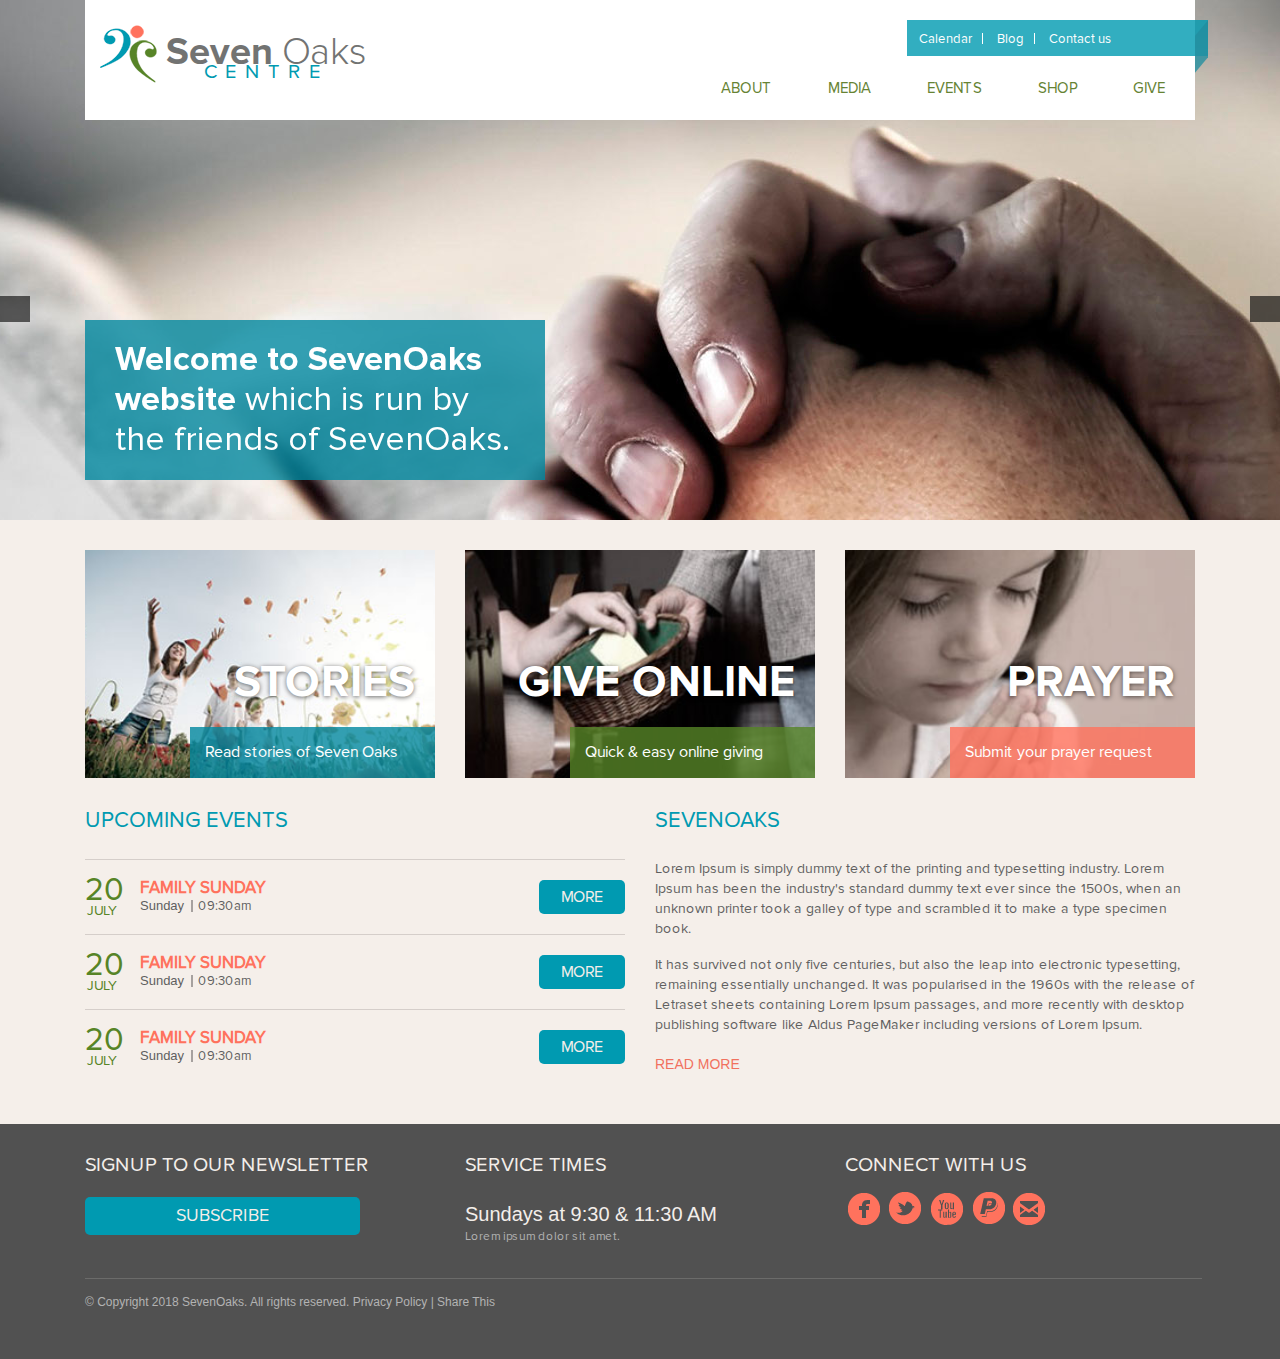
==== index.html @ d64833ad "nnn" ====
<!DOCTYPE html>
<html lang="ru">

<head>

	<meta charset="utf-8">

	<title>Seven Oaks Centre</title>
	<meta name="description" content="">

	<meta http-equiv="X-UA-Compatible" content="IE=edge">
	<meta name="viewport" content="width=device-width, initial-scale=1, maximum-scale=1">
	
	<!-- Template Basic Images Start -->
	<meta property="og:image" content="path/to/image.jpg">
	<link rel="icon" href="img/favicon/favicon.ico">
	<link rel="apple-touch-icon" sizes="180x180" href="img/favicon/apple-touch-icon-180x180.png">
	<link rel="stylesheet" href="https://use.fontawesome.com/releases/v5.0.10/css/all.css" integrity="sha384-+d0P83n9kaQMCwj8F4RJB66tzIwOKmrdb46+porD/OvrJ+37WqIM7UoBtwHO6Nlg" crossorigin="anonymous">
	<!-- Template Basic Images End -->

	<link rel="stylesheet" href="css/main.min.css">

</head>

<body>

	<header>
		<div class="container">
			<div class="row">

				<div class="col">

					<div class="header-content">

						<div class="row">

							<div class="col">
								<div class="logo-wrap">
									<a href="#" class="logo">
										<img src="img/logo.png" alt="Seven Oaks Centre">
										<p>Seven
											<span>Oaks</span>
											<span class="accent">Centre</span>
										</p>
									</a>
								</div>
							</div>

							<div class="col d-none d-sm-none d-md-block">
								<div class="small-menu-wrap">
									<ul class="small-menu">
										<li class="border"><a href="#">Calendar</a></li>
										<li class="border"><a href="#">Blog</a></li>
										<li><a href="#">Contact us</a></li>
										<li><a href="#"><i class="fas fa-search"></i></a></li>
									</ul>
									<ul class="main-menu">
										<li><a href="#">About</a></li>
										<li><a href="#">Media</a></li>
										<li><a href="#">Events</a></li>
										<li><a href="#">Shop</a></li>
										<li><a href="#">Give</a></li>
									</ul>
								</div>
							</div>

							<div class="col d-sm-block d-md-none">
								<a href="#" class="toggle-mnu"><span></span></a>
							</div>

							<div class="col-12 d-sm-block d-md-none">
								<ul class="main-menu-hidden">
									<li><a href="#">About</a></li>
									<li><a href="#">Media</a></li>
									<li><a href="#">Events</a></li>
									<li><a href="#">Shop</a></li>
									<li><a href="#">Give</a></li>
								</ul>
							</div>

						</div>

					</div>

				</div>

			</div>
		</div>

		<div class="owl-carousel">
			<div class="slide-wrap">
				<div class="slide">
					<p><span>Welcome to SevenOaks website</span> which is run by the friends of SevenOaks.</p>
				</div>
			</div>
			<div class="slide-wrap">
				<div class="slide">
					<p><span>Welcome to SevenOaks website</span> which is run by the friends of SevenOaks.</p>
				</div>
			</div>
			<div class="slide-wrap">
				<div class="slide">
					<p><span>Welcome to SevenOaks website</span> which is run by the friends of SevenOaks.</p>
				</div>
			</div>
			<div class="slide-wrap">
				<div class="slide">
					<p><span>Welcome to SevenOaks website</span> which is run by the friends of SevenOaks.</p>
				</div>
			</div>
		</div>
	</header>

	<section class="main-content">
		<div class="container">
			<div class="row">

				<div class="col-md-4">
					<div class="content-item item-stories">
						<h2>Stories</h2>
						<a href="#">Read stories of Seven Oaks <i class="far fa-arrow-alt-circle-right"></i></a>
					</div>
				</div>

				<div class="col-md-4">
					<div class="content-item item-online">
						<h2>Give online</h2>
						<a href="#">Quick & easy online giving <i class="far fa-arrow-alt-circle-right"></i></a>
					</div>
				</div>

				<div class="col-md-4">
					<div class="content-item item-prayer">
						<h2>Prayer</h2>
						<a href="#">Submit your prayer request <i class="far fa-arrow-alt-circle-right"></i></a>
					</div>
				</div>

			</div>

			<div class="row">
				<div class="col-md-6">
					<div class="events-wrap">
						<h3>Upcoming Events</h3>

						<div class="event-item">
							<div class="date">
								<p>20</p>
								<span>July</span>
							</div>
							<div class="text-side">
								<h4>Family Sunday</h4>
								<p>Sunday <span>09:30am</span></p>
							</div>
							<button class="btn-more">More</button>
						</div>

						<div class="event-item">
							<div class="date">
								<p>20</p>
								<span>July</span>
							</div>
							<div class="text-side">
								<h4>Family Sunday</h4>
								<p>Sunday <span>09:30am</span></p>
							</div>
							<button class="btn-more">More</button>
						</div>

						<div class="event-item">
							<div class="date">
								<p>20</p>
								<span>July</span>
							</div>
							<div class="text-side">
								<h4>Family Sunday</h4>
								<p>Sunday <span>09:30am</span></p>
							</div>
							<button class="btn-more">More</button>
						</div>

					</div>
				</div>
				<div class="col-md-6">
					<div class="text-content">
						<h3>SevenOaks</h3>
						<p>Lorem Ipsum is simply dummy text of the printing and typesetting industry. Lorem Ipsum has been the industry's standard dummy text ever since the 1500s, when an unknown printer took a galley of type and scrambled it to make a type specimen book.</p>
						<p>It has survived not only five centuries, but also the leap into electronic typesetting, remaining essentially unchanged. It was popularised in the 1960s with the release of Letraset sheets containing Lorem Ipsum passages, and more recently with desktop publishing software like Aldus PageMaker including versions of Lorem Ipsum.</p>
						<a href="#" class="btn-read">Read More <i class="fas fa-angle-double-right"></i></a>
					</div>
				</div>
			</div>
		</div>
	</section>

	<footer>
		<div class="container">
			<div class="row">

				<div class="col-lg-4">
					<div class="subscribe-wrap f-h3">
						<h3>Signup To Our Newsletter</h3>
						<a href="#test-popup" class="btn-more open-popup-link">Subscribe</a>
					</div>
				</div>

				<div class="col-lg-4">
					<div class="service-wrap f-h3">
						<h3>Service Times</h3>
						<p>Sundays at 9:30 & 11:30 AM</p>
						<span>Lorem ipsum dolor sit amet.</span>
					</div>
				</div>

				<div class="col-lg-4">
					<div class="connect-wrap f-h3">
						<h3>Connect With Us</h3>
						<div class="socials">
							<a href="#"><img src="img/fb.png" alt="Facebook"></a>
							<a href="#"><img src="img/tw.png" alt="Twitter"></a>
							<a href="#"><img src="img/yt.png" alt="Youtube"></a>
							<a href="#"><img src="img/pay.png" alt="Paypal"></a>
							<a href="#"><img src="img/email.png" alt="Email"></a>
						</div>
					</div>
				</div>

			</div>

			<div class="row">

				<div class="col">
					<div class="rights">
						<p>© Copyright 2018 SevenOaks. All rights reserved. Privacy Policy | Share This</p>
					</div>
				</div>

			</div>
		</div>
	</footer>

	<div id="test-popup" class="white-popup mfp-hide">
		<form>
			<h2>Subscribe to our newsletters</h2>
			<p>Please enter you email address to receive all news from our site.</p>
			<input type="text" placeholder="example@gmail.com">
			<span>* Don’t worry you’ll not be spammed</span>
			<button class="btn-more">Subscribe</button>
		</form>
	</div>

	<script src="js/scripts.min.js"></script>

</body>
</html>
---- css/main.min.css ----
.owl-theme .owl-dots,.owl-theme .owl-nav{text-align:center;-webkit-tap-highlight-color:transparent}.owl-theme .owl-nav{margin-top:10px}.owl-theme .owl-nav [class*=owl-]{color:#fff;font-size:14px;margin:5px;padding:4px 7px;background:#d6d6d6;display:inline-block;cursor:pointer;border-radius:3px}.owl-theme .owl-nav [class*=owl-]:hover{background:#869791;color:#fff;text-decoration:none}.owl-theme .owl-nav .disabled{opacity:.5;cursor:default}.owl-theme .owl-nav.disabled+.owl-dots{margin-top:10px}.owl-theme .owl-dots .owl-dot{display:inline-block;zoom:1}.owl-theme .owl-dots .owl-dot span{width:10px;height:10px;margin:5px 7px;background:#d6d6d6;display:block;-webkit-backface-visibility:visible;transition:opacity .2s ease;border-radius:30px}.owl-theme .owl-dots .owl-dot.active span,.owl-theme .owl-dots .owl-dot:hover span{background:#869791}.owl-carousel,.owl-carousel .owl-item{-webkit-tap-highlight-color:transparent;position:relative}.owl-carousel{display:none;width:100%;z-index:1}.owl-carousel .owl-stage{position:relative;-ms-touch-action:pan-Y;touch-action:manipulation;-moz-backface-visibility:hidden}.owl-carousel .owl-stage:after{content:".";display:block;clear:both;visibility:hidden;line-height:0;height:0}.owl-carousel .owl-stage-outer{position:relative;overflow:hidden;-webkit-transform:translate3d(0,0,0)}.owl-carousel .owl-item,.owl-carousel .owl-wrapper{-webkit-backface-visibility:hidden;-moz-backface-visibility:hidden;-ms-backface-visibility:hidden;-webkit-transform:translate3d(0,0,0);-moz-transform:translate3d(0,0,0);-ms-transform:translate3d(0,0,0)}.owl-carousel .owl-item{min-height:1px;float:left;-webkit-backface-visibility:hidden;-webkit-touch-callout:none}.owl-carousel .owl-item img{display:block;width:100%}.owl-carousel .owl-dots.disabled,.owl-carousel .owl-nav.disabled{display:none}.no-js .owl-carousel,.owl-carousel.owl-loaded{display:block}.owl-carousel .owl-dot,.owl-carousel .owl-nav .owl-next,.owl-carousel .owl-nav .owl-prev{cursor:pointer;-webkit-user-select:none;-khtml-user-select:none;-moz-user-select:none;-ms-user-select:none;user-select:none}.owl-carousel .owl-nav button.owl-next,.owl-carousel .owl-nav button.owl-prev,.owl-carousel button.owl-dot{background:0 0;color:inherit;border:none;padding:0!important;font:inherit}.owl-carousel.owl-loading{opacity:0;display:block}.owl-carousel.owl-hidden{opacity:0}.owl-carousel.owl-refresh .owl-item{visibility:hidden}.owl-carousel.owl-drag .owl-item{-ms-touch-action:none;touch-action:none;-webkit-user-select:none;-moz-user-select:none;-ms-user-select:none;user-select:none}.owl-carousel.owl-grab{cursor:move;cursor:grab}.owl-carousel.owl-rtl{direction:rtl}.owl-carousel.owl-rtl .owl-item{float:right}.owl-carousel .animated{animation-duration:1s;animation-fill-mode:both}.owl-carousel .owl-animated-in{z-index:0}.owl-carousel .owl-animated-out{z-index:1}.owl-carousel .fadeOut{animation-name:fadeOut}@keyframes fadeOut{0%{opacity:1}100%{opacity:0}}.owl-height{transition:height .5s ease-in-out}.owl-carousel .owl-item .owl-lazy{opacity:0;transition:opacity .4s ease}.owl-carousel .owl-item img.owl-lazy{transform-style:preserve-3d}.owl-carousel .owl-video-wrapper{position:relative;height:100%;background:#000}.owl-carousel .owl-video-play-icon{position:absolute;height:80px;width:80px;left:50%;top:50%;margin-left:-40px;margin-top:-40px;background:url(../libs/owlcarousel/dist/assets/owl.video.play.png) no-repeat;cursor:pointer;z-index:1;-webkit-backface-visibility:hidden;transition:transform .1s ease}.owl-carousel .owl-video-play-icon:hover{-ms-transform:scale(1.3,1.3);transform:scale(1.3,1.3)}.owl-carousel .owl-video-playing .owl-video-play-icon,.owl-carousel .owl-video-playing .owl-video-tn{display:none}.owl-carousel .owl-video-tn{opacity:0;height:100%;background-position:center center;background-repeat:no-repeat;background-size:contain;transition:opacity .4s ease}.owl-carousel .owl-video-frame{position:relative;z-index:1;height:100%;width:100%}.mfp-bg{top:0;left:0;width:100%;height:100%;z-index:1042;overflow:hidden;position:fixed;background:#0b0b0b;opacity:.8}.mfp-wrap{top:0;left:0;width:100%;height:100%;z-index:1043;position:fixed;outline:0!important;-webkit-backface-visibility:hidden}.mfp-container{text-align:center;position:absolute;width:100%;height:100%;left:0;top:0;padding:0 8px;box-sizing:border-box}.mfp-container:before{content:'';display:inline-block;height:100%;vertical-align:middle}.mfp-align-top .mfp-container:before{display:none}.mfp-content{position:relative;display:inline-block;vertical-align:middle;margin:0 auto;text-align:left;z-index:1045}.mfp-ajax-holder .mfp-content,.mfp-inline-holder .mfp-content{width:100%;cursor:auto}.mfp-ajax-cur{cursor:progress}.mfp-zoom-out-cur,.mfp-zoom-out-cur .mfp-image-holder .mfp-close{cursor:-moz-zoom-out;cursor:-webkit-zoom-out;cursor:zoom-out}.mfp-zoom{cursor:pointer;cursor:-webkit-zoom-in;cursor:-moz-zoom-in;cursor:zoom-in}.mfp-auto-cursor .mfp-content{cursor:auto}.mfp-arrow,.mfp-close,.mfp-counter,.mfp-preloader{-webkit-user-select:none;-moz-user-select:none;user-select:none}.mfp-loading.mfp-figure{display:none}.mfp-hide{display:none!important}.mfp-preloader{color:#ccc;position:absolute;top:50%;width:auto;text-align:center;margin-top:-.8em;left:8px;right:8px;z-index:1044}.mfp-preloader a{color:#ccc}.mfp-preloader a:hover{color:#fff}.mfp-s-ready .mfp-preloader{display:none}.mfp-s-error .mfp-content{display:none}button.mfp-arrow,button.mfp-close{overflow:visible;cursor:pointer;background:0 0;border:0;-webkit-appearance:none;display:block;outline:0;padding:0;z-index:1046;box-shadow:none;touch-action:manipulation}button::-moz-focus-inner{padding:0;border:0}.mfp-close{width:44px;height:44px;line-height:44px;position:absolute;right:0;top:0;text-decoration:none;text-align:center;opacity:.65;padding:0 0 18px 10px;color:#fff;font-style:normal;font-size:28px;font-family:Arial,Baskerville,monospace}.mfp-close:focus,.mfp-close:hover{opacity:1}.mfp-close:active{top:1px}.mfp-close-btn-in .mfp-close{color:#333}.mfp-iframe-holder .mfp-close,.mfp-image-holder .mfp-close{color:#fff;right:-6px;text-align:right;padding-right:6px;width:100%}.mfp-counter{position:absolute;top:0;right:0;color:#ccc;font-size:12px;line-height:18px;white-space:nowrap}.mfp-arrow{position:absolute;opacity:.65;margin:0;top:50%;margin-top:-55px;padding:0;width:90px;height:110px;-webkit-tap-highlight-color:transparent}.mfp-arrow:active{margin-top:-54px}.mfp-arrow:focus,.mfp-arrow:hover{opacity:1}.mfp-arrow:after,.mfp-arrow:before{content:'';display:block;width:0;height:0;position:absolute;left:0;top:0;margin-top:35px;margin-left:35px;border:medium inset transparent}.mfp-arrow:after{border-top-width:13px;border-bottom-width:13px;top:8px}.mfp-arrow:before{border-top-width:21px;border-bottom-width:21px;opacity:.7}.mfp-arrow-left{left:0}.mfp-arrow-left:after{border-right:17px solid #fff;margin-left:31px}.mfp-arrow-left:before{margin-left:25px;border-right:27px solid #3f3f3f}.mfp-arrow-right{right:0}.mfp-arrow-right:after{border-left:17px solid #fff;margin-left:39px}.mfp-arrow-right:before{border-left:27px solid #3f3f3f}.mfp-iframe-holder{padding-top:40px;padding-bottom:40px}.mfp-iframe-holder .mfp-content{line-height:0;width:100%;max-width:900px}.mfp-iframe-holder .mfp-close{top:-40px}.mfp-iframe-scaler{width:100%;height:0;overflow:hidden;padding-top:56.25%}.mfp-iframe-scaler iframe{position:absolute;display:block;top:0;left:0;width:100%;height:100%;box-shadow:0 0 8px rgba(0,0,0,.6);background:#000}img.mfp-img{width:auto;max-width:100%;height:auto;display:block;line-height:0;box-sizing:border-box;padding:40px 0 40px;margin:0 auto}.mfp-figure{line-height:0}.mfp-figure:after{content:'';position:absolute;left:0;top:40px;bottom:40px;display:block;right:0;width:auto;height:auto;z-index:-1;box-shadow:0 0 8px rgba(0,0,0,.6);background:#444}.mfp-figure small{color:#bdbdbd;display:block;font-size:12px;line-height:14px}.mfp-figure figure{margin:0}.mfp-bottom-bar{margin-top:-36px;position:absolute;top:100%;left:0;width:100%;cursor:auto}.mfp-title{text-align:left;line-height:18px;color:#f3f3f3;word-wrap:break-word;padding-right:36px}.mfp-image-holder .mfp-content{max-width:100%}.mfp-gallery .mfp-image-holder .mfp-figure{cursor:pointer}@media screen and (max-width:800px) and (orientation:landscape),screen and (max-height:300px){.mfp-img-mobile .mfp-image-holder{padding-left:0;padding-right:0}.mfp-img-mobile img.mfp-img{padding:0}.mfp-img-mobile .mfp-figure:after{top:0;bottom:0}.mfp-img-mobile .mfp-figure small{display:inline;margin-left:5px}.mfp-img-mobile .mfp-bottom-bar{background:rgba(0,0,0,.6);bottom:0;margin:0;top:auto;padding:3px 5px;position:fixed;box-sizing:border-box}.mfp-img-mobile .mfp-bottom-bar:empty{padding:0}.mfp-img-mobile .mfp-counter{right:5px;top:3px}.mfp-img-mobile .mfp-close{top:0;right:0;width:35px;height:35px;line-height:35px;background:rgba(0,0,0,.6);position:fixed;text-align:center;padding:0}}@media all and (max-width:900px){.mfp-arrow{-webkit-transform:scale(.75);transform:scale(.75)}.mfp-arrow-left{-webkit-transform-origin:0;transform-origin:0}.mfp-arrow-right{-webkit-transform-origin:100%;transform-origin:100%}.mfp-container{padding-left:6px;padding-right:6px}}@font-face{font-family:ProximaNovaLight;font-weight:400;font-style:normal;src:url(../fonts/ProximaNovaLight/ProximaNovaLight.eot);src:url(../fonts/ProximaNovaLight/ProximaNovaLight.eot?#iefix) format("embedded-opentype"),url(../fonts/ProximaNovaLight/ProximaNovaLight.woff) format("woff"),url(../fonts/ProximaNovaLight/ProximaNovaLight.ttf) format("truetype")}@font-face{font-family:ProximaNovaBold;font-weight:400;font-style:normal;src:url(../fonts/ProximaNovaBold/ProximaNovaBold.eot);src:url(../fonts/ProximaNovaBold/ProximaNovaBold.eot?#iefix) format("embedded-opentype"),url(../fonts/ProximaNovaBold/ProximaNovaBold.woff) format("woff"),url(../fonts/ProximaNovaBold/ProximaNovaBold.ttf) format("truetype")}@font-face{font-family:ProximaNovaRegular;font-weight:400;font-style:normal;src:url(../fonts/ProximaNovaRegular/ProximaNovaRegular.eot);src:url(../fonts/ProximaNovaRegular/ProximaNovaRegular.eot?#iefix) format("embedded-opentype"),url(../fonts/ProximaNovaRegular/ProximaNovaRegular.woff) format("woff"),url(../fonts/ProximaNovaRegular/ProximaNovaRegular.ttf) format("truetype")}@font-face{font-family:ProximaNovaSemiBold;font-weight:400;font-style:normal;src:url(../fonts/ProximaNovaSemibold/ProximaNovaSemibold.eot);src:url(../fonts/ProximaNovaSemibold/ProximaNovaSemibold.eot?#iefix) format("embedded-opentype"),url(../fonts/ProximaNovaSemibold/ProximaNovaSemibold.woff) format("woff"),url(../fonts/ProximaNovaSemibold/ProximaNovaSemibold.ttf) format("truetype")}@font-face{font-family:MyriadProRegular;font-weight:400;font-style:normal;src:url(../fonts/MyriadProRegular/MyriadProRegular.eot);src:url(../fonts/MyriadProRegular/MyriadProRegular.eot?#iefix) format("embedded-opentype"),url(../fonts/MyriadProRegular/MyriadProRegular.woff) format("woff"),url(../fonts/MyriadProRegular/MyriadProRegular.ttf) format("truetype")}*,::after,::before{-webkit-box-sizing:border-box;box-sizing:border-box}html{font-family:sans-serif;line-height:1.15;-webkit-text-size-adjust:100%;-ms-text-size-adjust:100%;-ms-overflow-style:scrollbar;-webkit-tap-highlight-color:transparent}@-ms-viewport{width:device-width}article,aside,dialog,figcaption,figure,footer,header,hgroup,main,nav,section{display:block}body{margin:0;font-family:-apple-system,BlinkMacSystemFont,"Segoe UI",Roboto,"Helvetica Neue",Arial,sans-serif,"Apple Color Emoji","Segoe UI Emoji","Segoe UI Symbol";font-size:1rem;font-weight:400;line-height:1.5;color:#212529;text-align:left;background-color:#fff}[tabindex="-1"]:focus{outline:0!important}hr{-webkit-box-sizing:content-box;box-sizing:content-box;height:0;overflow:visible}h1,h2,h3,h4,h5,h6{margin-top:0;margin-bottom:.5rem}p{margin-top:0;margin-bottom:1rem}abbr[data-original-title],abbr[title]{text-decoration:underline;-webkit-text-decoration:underline dotted;text-decoration:underline dotted;cursor:help;border-bottom:0}address{margin-bottom:1rem;font-style:normal;line-height:inherit}dl,ol,ul{margin-top:0;margin-bottom:1rem}ol ol,ol ul,ul ol,ul ul{margin-bottom:0}dt{font-weight:700}dd{margin-bottom:.5rem;margin-left:0}blockquote{margin:0 0 1rem}dfn{font-style:italic}b,strong{font-weight:bolder}small{font-size:80%}sub,sup{position:relative;font-size:75%;line-height:0;vertical-align:baseline}sub{bottom:-.25em}sup{top:-.5em}a{color:#007bff;text-decoration:none;background-color:transparent;-webkit-text-decoration-skip:objects}a:hover{color:#0056b3;text-decoration:underline}a:not([href]):not([tabindex]){color:inherit;text-decoration:none}a:not([href]):not([tabindex]):focus,a:not([href]):not([tabindex]):hover{color:inherit;text-decoration:none}a:not([href]):not([tabindex]):focus{outline:0}code,kbd,pre,samp{font-family:monospace,monospace;font-size:1em}pre{margin-top:0;margin-bottom:1rem;overflow:auto;-ms-overflow-style:scrollbar}figure{margin:0 0 1rem}img{vertical-align:middle;border-style:none}svg:not(:root){overflow:hidden}table{border-collapse:collapse}caption{padding-top:.75rem;padding-bottom:.75rem;color:#6c757d;text-align:left;caption-side:bottom}th{text-align:inherit}label{display:inline-block;margin-bottom:.5rem}button{-webkit-border-radius:0;border-radius:0}button:focus{outline:1px dotted;outline:5px auto -webkit-focus-ring-color}button,input,optgroup,select,textarea{margin:0;font-family:inherit;font-size:inherit;line-height:inherit}button,input{overflow:visible}button,select{text-transform:none}[type=reset],[type=submit],button,html [type=button]{-webkit-appearance:button}[type=button]::-moz-focus-inner,[type=reset]::-moz-focus-inner,[type=submit]::-moz-focus-inner,button::-moz-focus-inner{padding:0;border-style:none}input[type=checkbox],input[type=radio]{-webkit-box-sizing:border-box;box-sizing:border-box;padding:0}input[type=date],input[type=datetime-local],input[type=month],input[type=time]{-webkit-appearance:listbox}textarea{overflow:auto;resize:vertical}fieldset{min-width:0;padding:0;margin:0;border:0}legend{display:block;width:100%;max-width:100%;padding:0;margin-bottom:.5rem;font-size:1.5rem;line-height:inherit;color:inherit;white-space:normal}progress{vertical-align:baseline}[type=number]::-webkit-inner-spin-button,[type=number]::-webkit-outer-spin-button{height:auto}[type=search]{outline-offset:-2px;-webkit-appearance:none}[type=search]::-webkit-search-cancel-button,[type=search]::-webkit-search-decoration{-webkit-appearance:none}::-webkit-file-upload-button{font:inherit;-webkit-appearance:button}output{display:inline-block}summary{display:list-item;cursor:pointer}template{display:none}[hidden]{display:none!important}@-ms-viewport{width:device-width}html{-webkit-box-sizing:border-box;box-sizing:border-box;-ms-overflow-style:scrollbar}*,::after,::before{-webkit-box-sizing:inherit;box-sizing:inherit}.container{width:100%;padding-right:15px;padding-left:15px;margin-right:auto;margin-left:auto}@media (min-width:576px){.container{max-width:540px}}@media (min-width:768px){.container{max-width:720px}}@media (min-width:992px){.container{max-width:960px}}@media (min-width:1200px){.container{max-width:1140px}}.container-fluid{width:100%;padding-right:15px;padding-left:15px;margin-right:auto;margin-left:auto}.row{display:-webkit-box;display:-webkit-flex;display:-ms-flexbox;display:flex;-webkit-flex-wrap:wrap;-ms-flex-wrap:wrap;flex-wrap:wrap;margin-right:-15px;margin-left:-15px}.no-gutters{margin-right:0;margin-left:0}.no-gutters>.col,.no-gutters>[class*=col-]{padding-right:0;padding-left:0}.col,.col-1,.col-10,.col-11,.col-12,.col-2,.col-3,.col-4,.col-5,.col-6,.col-7,.col-8,.col-9,.col-auto,.col-lg,.col-lg-1,.col-lg-10,.col-lg-11,.col-lg-12,.col-lg-2,.col-lg-3,.col-lg-4,.col-lg-5,.col-lg-6,.col-lg-7,.col-lg-8,.col-lg-9,.col-lg-auto,.col-md,.col-md-1,.col-md-10,.col-md-11,.col-md-12,.col-md-2,.col-md-3,.col-md-4,.col-md-5,.col-md-6,.col-md-7,.col-md-8,.col-md-9,.col-md-auto,.col-sm,.col-sm-1,.col-sm-10,.col-sm-11,.col-sm-12,.col-sm-2,.col-sm-3,.col-sm-4,.col-sm-5,.col-sm-6,.col-sm-7,.col-sm-8,.col-sm-9,.col-sm-auto,.col-xl,.col-xl-1,.col-xl-10,.col-xl-11,.col-xl-12,.col-xl-2,.col-xl-3,.col-xl-4,.col-xl-5,.col-xl-6,.col-xl-7,.col-xl-8,.col-xl-9,.col-xl-auto{position:relative;width:100%;min-height:1px;padding-right:15px;padding-left:15px}.col{-webkit-flex-basis:0;-ms-flex-preferred-size:0;flex-basis:0;-webkit-box-flex:1;-webkit-flex-grow:1;-ms-flex-positive:1;flex-grow:1;max-width:100%}.col-auto{-webkit-box-flex:0;-webkit-flex:0 0 auto;-ms-flex:0 0 auto;flex:0 0 auto;width:auto;max-width:none}.col-1{-webkit-box-flex:0;-webkit-flex:0 0 8.33333%;-ms-flex:0 0 8.33333%;flex:0 0 8.33333%;max-width:8.33333%}.col-2{-webkit-box-flex:0;-webkit-flex:0 0 16.66667%;-ms-flex:0 0 16.66667%;flex:0 0 16.66667%;max-width:16.66667%}.col-3{-webkit-box-flex:0;-webkit-flex:0 0 25%;-ms-flex:0 0 25%;flex:0 0 25%;max-width:25%}.col-4{-webkit-box-flex:0;-webkit-flex:0 0 33.33333%;-ms-flex:0 0 33.33333%;flex:0 0 33.33333%;max-width:33.33333%}.col-5{-webkit-box-flex:0;-webkit-flex:0 0 41.66667%;-ms-flex:0 0 41.66667%;flex:0 0 41.66667%;max-width:41.66667%}.col-6{-webkit-box-flex:0;-webkit-flex:0 0 50%;-ms-flex:0 0 50%;flex:0 0 50%;max-width:50%}.col-7{-webkit-box-flex:0;-webkit-flex:0 0 58.33333%;-ms-flex:0 0 58.33333%;flex:0 0 58.33333%;max-width:58.33333%}.col-8{-webkit-box-flex:0;-webkit-flex:0 0 66.66667%;-ms-flex:0 0 66.66667%;flex:0 0 66.66667%;max-width:66.66667%}.col-9{-webkit-box-flex:0;-webkit-flex:0 0 75%;-ms-flex:0 0 75%;flex:0 0 75%;max-width:75%}.col-10{-webkit-box-flex:0;-webkit-flex:0 0 83.33333%;-ms-flex:0 0 83.33333%;flex:0 0 83.33333%;max-width:83.33333%}.col-11{-webkit-box-flex:0;-webkit-flex:0 0 91.66667%;-ms-flex:0 0 91.66667%;flex:0 0 91.66667%;max-width:91.66667%}.col-12{-webkit-box-flex:0;-webkit-flex:0 0 100%;-ms-flex:0 0 100%;flex:0 0 100%;max-width:100%}.order-first{-webkit-box-ordinal-group:0;-webkit-order:-1;-ms-flex-order:-1;order:-1}.order-last{-webkit-box-ordinal-group:14;-webkit-order:13;-ms-flex-order:13;order:13}.order-0{-webkit-box-ordinal-group:1;-webkit-order:0;-ms-flex-order:0;order:0}.order-1{-webkit-box-ordinal-group:2;-webkit-order:1;-ms-flex-order:1;order:1}.order-2{-webkit-box-ordinal-group:3;-webkit-order:2;-ms-flex-order:2;order:2}.order-3{-webkit-box-ordinal-group:4;-webkit-order:3;-ms-flex-order:3;order:3}.order-4{-webkit-box-ordinal-group:5;-webkit-order:4;-ms-flex-order:4;order:4}.order-5{-webkit-box-ordinal-group:6;-webkit-order:5;-ms-flex-order:5;order:5}.order-6{-webkit-box-ordinal-group:7;-webkit-order:6;-ms-flex-order:6;order:6}.order-7{-webkit-box-ordinal-group:8;-webkit-order:7;-ms-flex-order:7;order:7}.order-8{-webkit-box-ordinal-group:9;-webkit-order:8;-ms-flex-order:8;order:8}.order-9{-webkit-box-ordinal-group:10;-webkit-order:9;-ms-flex-order:9;order:9}.order-10{-webkit-box-ordinal-group:11;-webkit-order:10;-ms-flex-order:10;order:10}.order-11{-webkit-box-ordinal-group:12;-webkit-order:11;-ms-flex-order:11;order:11}.order-12{-webkit-box-ordinal-group:13;-webkit-order:12;-ms-flex-order:12;order:12}.offset-1{margin-left:8.33333%}.offset-2{margin-left:16.66667%}.offset-3{margin-left:25%}.offset-4{margin-left:33.33333%}.offset-5{margin-left:41.66667%}.offset-6{margin-left:50%}.offset-7{margin-left:58.33333%}.offset-8{margin-left:66.66667%}.offset-9{margin-left:75%}.offset-10{margin-left:83.33333%}.offset-11{margin-left:91.66667%}@media (min-width:576px){.col-sm{-webkit-flex-basis:0;-ms-flex-preferred-size:0;flex-basis:0;-webkit-box-flex:1;-webkit-flex-grow:1;-ms-flex-positive:1;flex-grow:1;max-width:100%}.col-sm-auto{-webkit-box-flex:0;-webkit-flex:0 0 auto;-ms-flex:0 0 auto;flex:0 0 auto;width:auto;max-width:none}.col-sm-1{-webkit-box-flex:0;-webkit-flex:0 0 8.33333%;-ms-flex:0 0 8.33333%;flex:0 0 8.33333%;max-width:8.33333%}.col-sm-2{-webkit-box-flex:0;-webkit-flex:0 0 16.66667%;-ms-flex:0 0 16.66667%;flex:0 0 16.66667%;max-width:16.66667%}.col-sm-3{-webkit-box-flex:0;-webkit-flex:0 0 25%;-ms-flex:0 0 25%;flex:0 0 25%;max-width:25%}.col-sm-4{-webkit-box-flex:0;-webkit-flex:0 0 33.33333%;-ms-flex:0 0 33.33333%;flex:0 0 33.33333%;max-width:33.33333%}.col-sm-5{-webkit-box-flex:0;-webkit-flex:0 0 41.66667%;-ms-flex:0 0 41.66667%;flex:0 0 41.66667%;max-width:41.66667%}.col-sm-6{-webkit-box-flex:0;-webkit-flex:0 0 50%;-ms-flex:0 0 50%;flex:0 0 50%;max-width:50%}.col-sm-7{-webkit-box-flex:0;-webkit-flex:0 0 58.33333%;-ms-flex:0 0 58.33333%;flex:0 0 58.33333%;max-width:58.33333%}.col-sm-8{-webkit-box-flex:0;-webkit-flex:0 0 66.66667%;-ms-flex:0 0 66.66667%;flex:0 0 66.66667%;max-width:66.66667%}.col-sm-9{-webkit-box-flex:0;-webkit-flex:0 0 75%;-ms-flex:0 0 75%;flex:0 0 75%;max-width:75%}.col-sm-10{-webkit-box-flex:0;-webkit-flex:0 0 83.33333%;-ms-flex:0 0 83.33333%;flex:0 0 83.33333%;max-width:83.33333%}.col-sm-11{-webkit-box-flex:0;-webkit-flex:0 0 91.66667%;-ms-flex:0 0 91.66667%;flex:0 0 91.66667%;max-width:91.66667%}.col-sm-12{-webkit-box-flex:0;-webkit-flex:0 0 100%;-ms-flex:0 0 100%;flex:0 0 100%;max-width:100%}.order-sm-first{-webkit-box-ordinal-group:0;-webkit-order:-1;-ms-flex-order:-1;order:-1}.order-sm-last{-webkit-box-ordinal-group:14;-webkit-order:13;-ms-flex-order:13;order:13}.order-sm-0{-webkit-box-ordinal-group:1;-webkit-order:0;-ms-flex-order:0;order:0}.order-sm-1{-webkit-box-ordinal-group:2;-webkit-order:1;-ms-flex-order:1;order:1}.order-sm-2{-webkit-box-ordinal-group:3;-webkit-order:2;-ms-flex-order:2;order:2}.order-sm-3{-webkit-box-ordinal-group:4;-webkit-order:3;-ms-flex-order:3;order:3}.order-sm-4{-webkit-box-ordinal-group:5;-webkit-order:4;-ms-flex-order:4;order:4}.order-sm-5{-webkit-box-ordinal-group:6;-webkit-order:5;-ms-flex-order:5;order:5}.order-sm-6{-webkit-box-ordinal-group:7;-webkit-order:6;-ms-flex-order:6;order:6}.order-sm-7{-webkit-box-ordinal-group:8;-webkit-order:7;-ms-flex-order:7;order:7}.order-sm-8{-webkit-box-ordinal-group:9;-webkit-order:8;-ms-flex-order:8;order:8}.order-sm-9{-webkit-box-ordinal-group:10;-webkit-order:9;-ms-flex-order:9;order:9}.order-sm-10{-webkit-box-ordinal-group:11;-webkit-order:10;-ms-flex-order:10;order:10}.order-sm-11{-webkit-box-ordinal-group:12;-webkit-order:11;-ms-flex-order:11;order:11}.order-sm-12{-webkit-box-ordinal-group:13;-webkit-order:12;-ms-flex-order:12;order:12}.offset-sm-0{margin-left:0}.offset-sm-1{margin-left:8.33333%}.offset-sm-2{margin-left:16.66667%}.offset-sm-3{margin-left:25%}.offset-sm-4{margin-left:33.33333%}.offset-sm-5{margin-left:41.66667%}.offset-sm-6{margin-left:50%}.offset-sm-7{margin-left:58.33333%}.offset-sm-8{margin-left:66.66667%}.offset-sm-9{margin-left:75%}.offset-sm-10{margin-left:83.33333%}.offset-sm-11{margin-left:91.66667%}}@media (min-width:768px){.col-md{-webkit-flex-basis:0;-ms-flex-preferred-size:0;flex-basis:0;-webkit-box-flex:1;-webkit-flex-grow:1;-ms-flex-positive:1;flex-grow:1;max-width:100%}.col-md-auto{-webkit-box-flex:0;-webkit-flex:0 0 auto;-ms-flex:0 0 auto;flex:0 0 auto;width:auto;max-width:none}.col-md-1{-webkit-box-flex:0;-webkit-flex:0 0 8.33333%;-ms-flex:0 0 8.33333%;flex:0 0 8.33333%;max-width:8.33333%}.col-md-2{-webkit-box-flex:0;-webkit-flex:0 0 16.66667%;-ms-flex:0 0 16.66667%;flex:0 0 16.66667%;max-width:16.66667%}.col-md-3{-webkit-box-flex:0;-webkit-flex:0 0 25%;-ms-flex:0 0 25%;flex:0 0 25%;max-width:25%}.col-md-4{-webkit-box-flex:0;-webkit-flex:0 0 33.33333%;-ms-flex:0 0 33.33333%;flex:0 0 33.33333%;max-width:33.33333%}.col-md-5{-webkit-box-flex:0;-webkit-flex:0 0 41.66667%;-ms-flex:0 0 41.66667%;flex:0 0 41.66667%;max-width:41.66667%}.col-md-6{-webkit-box-flex:0;-webkit-flex:0 0 50%;-ms-flex:0 0 50%;flex:0 0 50%;max-width:50%}.col-md-7{-webkit-box-flex:0;-webkit-flex:0 0 58.33333%;-ms-flex:0 0 58.33333%;flex:0 0 58.33333%;max-width:58.33333%}.col-md-8{-webkit-box-flex:0;-webkit-flex:0 0 66.66667%;-ms-flex:0 0 66.66667%;flex:0 0 66.66667%;max-width:66.66667%}.col-md-9{-webkit-box-flex:0;-webkit-flex:0 0 75%;-ms-flex:0 0 75%;flex:0 0 75%;max-width:75%}.col-md-10{-webkit-box-flex:0;-webkit-flex:0 0 83.33333%;-ms-flex:0 0 83.33333%;flex:0 0 83.33333%;max-width:83.33333%}.col-md-11{-webkit-box-flex:0;-webkit-flex:0 0 91.66667%;-ms-flex:0 0 91.66667%;flex:0 0 91.66667%;max-width:91.66667%}.col-md-12{-webkit-box-flex:0;-webkit-flex:0 0 100%;-ms-flex:0 0 100%;flex:0 0 100%;max-width:100%}.order-md-first{-webkit-box-ordinal-group:0;-webkit-order:-1;-ms-flex-order:-1;order:-1}.order-md-last{-webkit-box-ordinal-group:14;-webkit-order:13;-ms-flex-order:13;order:13}.order-md-0{-webkit-box-ordinal-group:1;-webkit-order:0;-ms-flex-order:0;order:0}.order-md-1{-webkit-box-ordinal-group:2;-webkit-order:1;-ms-flex-order:1;order:1}.order-md-2{-webkit-box-ordinal-group:3;-webkit-order:2;-ms-flex-order:2;order:2}.order-md-3{-webkit-box-ordinal-group:4;-webkit-order:3;-ms-flex-order:3;order:3}.order-md-4{-webkit-box-ordinal-group:5;-webkit-order:4;-ms-flex-order:4;order:4}.order-md-5{-webkit-box-ordinal-group:6;-webkit-order:5;-ms-flex-order:5;order:5}.order-md-6{-webkit-box-ordinal-group:7;-webkit-order:6;-ms-flex-order:6;order:6}.order-md-7{-webkit-box-ordinal-group:8;-webkit-order:7;-ms-flex-order:7;order:7}.order-md-8{-webkit-box-ordinal-group:9;-webkit-order:8;-ms-flex-order:8;order:8}.order-md-9{-webkit-box-ordinal-group:10;-webkit-order:9;-ms-flex-order:9;order:9}.order-md-10{-webkit-box-ordinal-group:11;-webkit-order:10;-ms-flex-order:10;order:10}.order-md-11{-webkit-box-ordinal-group:12;-webkit-order:11;-ms-flex-order:11;order:11}.order-md-12{-webkit-box-ordinal-group:13;-webkit-order:12;-ms-flex-order:12;order:12}.offset-md-0{margin-left:0}.offset-md-1{margin-left:8.33333%}.offset-md-2{margin-left:16.66667%}.offset-md-3{margin-left:25%}.offset-md-4{margin-left:33.33333%}.offset-md-5{margin-left:41.66667%}.offset-md-6{margin-left:50%}.offset-md-7{margin-left:58.33333%}.offset-md-8{margin-left:66.66667%}.offset-md-9{margin-left:75%}.offset-md-10{margin-left:83.33333%}.offset-md-11{margin-left:91.66667%}}@media (min-width:992px){.col-lg{-webkit-flex-basis:0;-ms-flex-preferred-size:0;flex-basis:0;-webkit-box-flex:1;-webkit-flex-grow:1;-ms-flex-positive:1;flex-grow:1;max-width:100%}.col-lg-auto{-webkit-box-flex:0;-webkit-flex:0 0 auto;-ms-flex:0 0 auto;flex:0 0 auto;width:auto;max-width:none}.col-lg-1{-webkit-box-flex:0;-webkit-flex:0 0 8.33333%;-ms-flex:0 0 8.33333%;flex:0 0 8.33333%;max-width:8.33333%}.col-lg-2{-webkit-box-flex:0;-webkit-flex:0 0 16.66667%;-ms-flex:0 0 16.66667%;flex:0 0 16.66667%;max-width:16.66667%}.col-lg-3{-webkit-box-flex:0;-webkit-flex:0 0 25%;-ms-flex:0 0 25%;flex:0 0 25%;max-width:25%}.col-lg-4{-webkit-box-flex:0;-webkit-flex:0 0 33.33333%;-ms-flex:0 0 33.33333%;flex:0 0 33.33333%;max-width:33.33333%}.col-lg-5{-webkit-box-flex:0;-webkit-flex:0 0 41.66667%;-ms-flex:0 0 41.66667%;flex:0 0 41.66667%;max-width:41.66667%}.col-lg-6{-webkit-box-flex:0;-webkit-flex:0 0 50%;-ms-flex:0 0 50%;flex:0 0 50%;max-width:50%}.col-lg-7{-webkit-box-flex:0;-webkit-flex:0 0 58.33333%;-ms-flex:0 0 58.33333%;flex:0 0 58.33333%;max-width:58.33333%}.col-lg-8{-webkit-box-flex:0;-webkit-flex:0 0 66.66667%;-ms-flex:0 0 66.66667%;flex:0 0 66.66667%;max-width:66.66667%}.col-lg-9{-webkit-box-flex:0;-webkit-flex:0 0 75%;-ms-flex:0 0 75%;flex:0 0 75%;max-width:75%}.col-lg-10{-webkit-box-flex:0;-webkit-flex:0 0 83.33333%;-ms-flex:0 0 83.33333%;flex:0 0 83.33333%;max-width:83.33333%}.col-lg-11{-webkit-box-flex:0;-webkit-flex:0 0 91.66667%;-ms-flex:0 0 91.66667%;flex:0 0 91.66667%;max-width:91.66667%}.col-lg-12{-webkit-box-flex:0;-webkit-flex:0 0 100%;-ms-flex:0 0 100%;flex:0 0 100%;max-width:100%}.order-lg-first{-webkit-box-ordinal-group:0;-webkit-order:-1;-ms-flex-order:-1;order:-1}.order-lg-last{-webkit-box-ordinal-group:14;-webkit-order:13;-ms-flex-order:13;order:13}.order-lg-0{-webkit-box-ordinal-group:1;-webkit-order:0;-ms-flex-order:0;order:0}.order-lg-1{-webkit-box-ordinal-group:2;-webkit-order:1;-ms-flex-order:1;order:1}.order-lg-2{-webkit-box-ordinal-group:3;-webkit-order:2;-ms-flex-order:2;order:2}.order-lg-3{-webkit-box-ordinal-group:4;-webkit-order:3;-ms-flex-order:3;order:3}.order-lg-4{-webkit-box-ordinal-group:5;-webkit-order:4;-ms-flex-order:4;order:4}.order-lg-5{-webkit-box-ordinal-group:6;-webkit-order:5;-ms-flex-order:5;order:5}.order-lg-6{-webkit-box-ordinal-group:7;-webkit-order:6;-ms-flex-order:6;order:6}.order-lg-7{-webkit-box-ordinal-group:8;-webkit-order:7;-ms-flex-order:7;order:7}.order-lg-8{-webkit-box-ordinal-group:9;-webkit-order:8;-ms-flex-order:8;order:8}.order-lg-9{-webkit-box-ordinal-group:10;-webkit-order:9;-ms-flex-order:9;order:9}.order-lg-10{-webkit-box-ordinal-group:11;-webkit-order:10;-ms-flex-order:10;order:10}.order-lg-11{-webkit-box-ordinal-group:12;-webkit-order:11;-ms-flex-order:11;order:11}.order-lg-12{-webkit-box-ordinal-group:13;-webkit-order:12;-ms-flex-order:12;order:12}.offset-lg-0{margin-left:0}.offset-lg-1{margin-left:8.33333%}.offset-lg-2{margin-left:16.66667%}.offset-lg-3{margin-left:25%}.offset-lg-4{margin-left:33.33333%}.offset-lg-5{margin-left:41.66667%}.offset-lg-6{margin-left:50%}.offset-lg-7{margin-left:58.33333%}.offset-lg-8{margin-left:66.66667%}.offset-lg-9{margin-left:75%}.offset-lg-10{margin-left:83.33333%}.offset-lg-11{margin-left:91.66667%}}@media (min-width:1200px){.col-xl{-webkit-flex-basis:0;-ms-flex-preferred-size:0;flex-basis:0;-webkit-box-flex:1;-webkit-flex-grow:1;-ms-flex-positive:1;flex-grow:1;max-width:100%}.col-xl-auto{-webkit-box-flex:0;-webkit-flex:0 0 auto;-ms-flex:0 0 auto;flex:0 0 auto;width:auto;max-width:none}.col-xl-1{-webkit-box-flex:0;-webkit-flex:0 0 8.33333%;-ms-flex:0 0 8.33333%;flex:0 0 8.33333%;max-width:8.33333%}.col-xl-2{-webkit-box-flex:0;-webkit-flex:0 0 16.66667%;-ms-flex:0 0 16.66667%;flex:0 0 16.66667%;max-width:16.66667%}.col-xl-3{-webkit-box-flex:0;-webkit-flex:0 0 25%;-ms-flex:0 0 25%;flex:0 0 25%;max-width:25%}.col-xl-4{-webkit-box-flex:0;-webkit-flex:0 0 33.33333%;-ms-flex:0 0 33.33333%;flex:0 0 33.33333%;max-width:33.33333%}.col-xl-5{-webkit-box-flex:0;-webkit-flex:0 0 41.66667%;-ms-flex:0 0 41.66667%;flex:0 0 41.66667%;max-width:41.66667%}.col-xl-6{-webkit-box-flex:0;-webkit-flex:0 0 50%;-ms-flex:0 0 50%;flex:0 0 50%;max-width:50%}.col-xl-7{-webkit-box-flex:0;-webkit-flex:0 0 58.33333%;-ms-flex:0 0 58.33333%;flex:0 0 58.33333%;max-width:58.33333%}.col-xl-8{-webkit-box-flex:0;-webkit-flex:0 0 66.66667%;-ms-flex:0 0 66.66667%;flex:0 0 66.66667%;max-width:66.66667%}.col-xl-9{-webkit-box-flex:0;-webkit-flex:0 0 75%;-ms-flex:0 0 75%;flex:0 0 75%;max-width:75%}.col-xl-10{-webkit-box-flex:0;-webkit-flex:0 0 83.33333%;-ms-flex:0 0 83.33333%;flex:0 0 83.33333%;max-width:83.33333%}.col-xl-11{-webkit-box-flex:0;-webkit-flex:0 0 91.66667%;-ms-flex:0 0 91.66667%;flex:0 0 91.66667%;max-width:91.66667%}.col-xl-12{-webkit-box-flex:0;-webkit-flex:0 0 100%;-ms-flex:0 0 100%;flex:0 0 100%;max-width:100%}.order-xl-first{-webkit-box-ordinal-group:0;-webkit-order:-1;-ms-flex-order:-1;order:-1}.order-xl-last{-webkit-box-ordinal-group:14;-webkit-order:13;-ms-flex-order:13;order:13}.order-xl-0{-webkit-box-ordinal-group:1;-webkit-order:0;-ms-flex-order:0;order:0}.order-xl-1{-webkit-box-ordinal-group:2;-webkit-order:1;-ms-flex-order:1;order:1}.order-xl-2{-webkit-box-ordinal-group:3;-webkit-order:2;-ms-flex-order:2;order:2}.order-xl-3{-webkit-box-ordinal-group:4;-webkit-order:3;-ms-flex-order:3;order:3}.order-xl-4{-webkit-box-ordinal-group:5;-webkit-order:4;-ms-flex-order:4;order:4}.order-xl-5{-webkit-box-ordinal-group:6;-webkit-order:5;-ms-flex-order:5;order:5}.order-xl-6{-webkit-box-ordinal-group:7;-webkit-order:6;-ms-flex-order:6;order:6}.order-xl-7{-webkit-box-ordinal-group:8;-webkit-order:7;-ms-flex-order:7;order:7}.order-xl-8{-webkit-box-ordinal-group:9;-webkit-order:8;-ms-flex-order:8;order:8}.order-xl-9{-webkit-box-ordinal-group:10;-webkit-order:9;-ms-flex-order:9;order:9}.order-xl-10{-webkit-box-ordinal-group:11;-webkit-order:10;-ms-flex-order:10;order:10}.order-xl-11{-webkit-box-ordinal-group:12;-webkit-order:11;-ms-flex-order:11;order:11}.order-xl-12{-webkit-box-ordinal-group:13;-webkit-order:12;-ms-flex-order:12;order:12}.offset-xl-0{margin-left:0}.offset-xl-1{margin-left:8.33333%}.offset-xl-2{margin-left:16.66667%}.offset-xl-3{margin-left:25%}.offset-xl-4{margin-left:33.33333%}.offset-xl-5{margin-left:41.66667%}.offset-xl-6{margin-left:50%}.offset-xl-7{margin-left:58.33333%}.offset-xl-8{margin-left:66.66667%}.offset-xl-9{margin-left:75%}.offset-xl-10{margin-left:83.33333%}.offset-xl-11{margin-left:91.66667%}}.d-none{display:none!important}.d-inline{display:inline!important}.d-inline-block{display:inline-block!important}.d-block{display:block!important}.d-table{display:table!important}.d-table-row{display:table-row!important}.d-table-cell{display:table-cell!important}.d-flex{display:-webkit-box!important;display:-webkit-flex!important;display:-ms-flexbox!important;display:flex!important}.d-inline-flex{display:-webkit-inline-box!important;display:-webkit-inline-flex!important;display:-ms-inline-flexbox!important;display:inline-flex!important}@media (min-width:576px){.d-sm-none{display:none!important}.d-sm-inline{display:inline!important}.d-sm-inline-block{display:inline-block!important}.d-sm-block{display:block!important}.d-sm-table{display:table!important}.d-sm-table-row{display:table-row!important}.d-sm-table-cell{display:table-cell!important}.d-sm-flex{display:-webkit-box!important;display:-webkit-flex!important;display:-ms-flexbox!important;display:flex!important}.d-sm-inline-flex{display:-webkit-inline-box!important;display:-webkit-inline-flex!important;display:-ms-inline-flexbox!important;display:inline-flex!important}}@media (min-width:768px){.d-md-none{display:none!important}.d-md-inline{display:inline!important}.d-md-inline-block{display:inline-block!important}.d-md-block{display:block!important}.d-md-table{display:table!important}.d-md-table-row{display:table-row!important}.d-md-table-cell{display:table-cell!important}.d-md-flex{display:-webkit-box!important;display:-webkit-flex!important;display:-ms-flexbox!important;display:flex!important}.d-md-inline-flex{display:-webkit-inline-box!important;display:-webkit-inline-flex!important;display:-ms-inline-flexbox!important;display:inline-flex!important}}@media (min-width:992px){.d-lg-none{display:none!important}.d-lg-inline{display:inline!important}.d-lg-inline-block{display:inline-block!important}.d-lg-block{display:block!important}.d-lg-table{display:table!important}.d-lg-table-row{display:table-row!important}.d-lg-table-cell{display:table-cell!important}.d-lg-flex{display:-webkit-box!important;display:-webkit-flex!important;display:-ms-flexbox!important;display:flex!important}.d-lg-inline-flex{display:-webkit-inline-box!important;display:-webkit-inline-flex!important;display:-ms-inline-flexbox!important;display:inline-flex!important}}@media (min-width:1200px){.d-xl-none{display:none!important}.d-xl-inline{display:inline!important}.d-xl-inline-block{display:inline-block!important}.d-xl-block{display:block!important}.d-xl-table{display:table!important}.d-xl-table-row{display:table-row!important}.d-xl-table-cell{display:table-cell!important}.d-xl-flex{display:-webkit-box!important;display:-webkit-flex!important;display:-ms-flexbox!important;display:flex!important}.d-xl-inline-flex{display:-webkit-inline-box!important;display:-webkit-inline-flex!important;display:-ms-inline-flexbox!important;display:inline-flex!important}}@media print{.d-print-none{display:none!important}.d-print-inline{display:inline!important}.d-print-inline-block{display:inline-block!important}.d-print-block{display:block!important}.d-print-table{display:table!important}.d-print-table-row{display:table-row!important}.d-print-table-cell{display:table-cell!important}.d-print-flex{display:-webkit-box!important;display:-webkit-flex!important;display:-ms-flexbox!important;display:flex!important}.d-print-inline-flex{display:-webkit-inline-box!important;display:-webkit-inline-flex!important;display:-ms-inline-flexbox!important;display:inline-flex!important}}.flex-row{-webkit-box-orient:horizontal!important;-webkit-box-direction:normal!important;-webkit-flex-direction:row!important;-ms-flex-direction:row!important;flex-direction:row!important}.flex-column{-webkit-box-orient:vertical!important;-webkit-box-direction:normal!important;-webkit-flex-direction:column!important;-ms-flex-direction:column!important;flex-direction:column!important}.flex-row-reverse{-webkit-box-orient:horizontal!important;-webkit-box-direction:reverse!important;-webkit-flex-direction:row-reverse!important;-ms-flex-direction:row-reverse!important;flex-direction:row-reverse!important}.flex-column-reverse{-webkit-box-orient:vertical!important;-webkit-box-direction:reverse!important;-webkit-flex-direction:column-reverse!important;-ms-flex-direction:column-reverse!important;flex-direction:column-reverse!important}.flex-wrap{-webkit-flex-wrap:wrap!important;-ms-flex-wrap:wrap!important;flex-wrap:wrap!important}.flex-nowrap{-webkit-flex-wrap:nowrap!important;-ms-flex-wrap:nowrap!important;flex-wrap:nowrap!important}.flex-wrap-reverse{-webkit-flex-wrap:wrap-reverse!important;-ms-flex-wrap:wrap-reverse!important;flex-wrap:wrap-reverse!important}.justify-content-start{-webkit-box-pack:start!important;-webkit-justify-content:flex-start!important;-ms-flex-pack:start!important;justify-content:flex-start!important}.justify-content-end{-webkit-box-pack:end!important;-webkit-justify-content:flex-end!important;-ms-flex-pack:end!important;justify-content:flex-end!important}.justify-content-center{-webkit-box-pack:center!important;-webkit-justify-content:center!important;-ms-flex-pack:center!important;justify-content:center!important}.justify-content-between{-webkit-box-pack:justify!important;-webkit-justify-content:space-between!important;-ms-flex-pack:justify!important;justify-content:space-between!important}.justify-content-around{-webkit-justify-content:space-around!important;-ms-flex-pack:distribute!important;justify-content:space-around!important}.align-items-start{-webkit-box-align:start!important;-webkit-align-items:flex-start!important;-ms-flex-align:start!important;align-items:flex-start!important}.align-items-end{-webkit-box-align:end!important;-webkit-align-items:flex-end!important;-ms-flex-align:end!important;align-items:flex-end!important}.align-items-center{-webkit-box-align:center!important;-webkit-align-items:center!important;-ms-flex-align:center!important;align-items:center!important}.align-items-baseline{-webkit-box-align:baseline!important;-webkit-align-items:baseline!important;-ms-flex-align:baseline!important;align-items:baseline!important}.align-items-stretch{-webkit-box-align:stretch!important;-webkit-align-items:stretch!important;-ms-flex-align:stretch!important;align-items:stretch!important}.align-content-start{-webkit-align-content:flex-start!important;-ms-flex-line-pack:start!important;align-content:flex-start!important}.align-content-end{-webkit-align-content:flex-end!important;-ms-flex-line-pack:end!important;align-content:flex-end!important}.align-content-center{-webkit-align-content:center!important;-ms-flex-line-pack:center!important;align-content:center!important}.align-content-between{-webkit-align-content:space-between!important;-ms-flex-line-pack:justify!important;align-content:space-between!important}.align-content-around{-webkit-align-content:space-around!important;-ms-flex-line-pack:distribute!important;align-content:space-around!important}.align-content-stretch{-webkit-align-content:stretch!important;-ms-flex-line-pack:stretch!important;align-content:stretch!important}.align-self-auto{-webkit-align-self:auto!important;-ms-flex-item-align:auto!important;align-self:auto!important}.align-self-start{-webkit-align-self:flex-start!important;-ms-flex-item-align:start!important;align-self:flex-start!important}.align-self-end{-webkit-align-self:flex-end!important;-ms-flex-item-align:end!important;align-self:flex-end!important}.align-self-center{-webkit-align-self:center!important;-ms-flex-item-align:center!important;align-self:center!important}.align-self-baseline{-webkit-align-self:baseline!important;-ms-flex-item-align:baseline!important;align-self:baseline!important}.align-self-stretch{-webkit-align-self:stretch!important;-ms-flex-item-align:stretch!important;align-self:stretch!important}@media (min-width:576px){.flex-sm-row{-webkit-box-orient:horizontal!important;-webkit-box-direction:normal!important;-webkit-flex-direction:row!important;-ms-flex-direction:row!important;flex-direction:row!important}.flex-sm-column{-webkit-box-orient:vertical!important;-webkit-box-direction:normal!important;-webkit-flex-direction:column!important;-ms-flex-direction:column!important;flex-direction:column!important}.flex-sm-row-reverse{-webkit-box-orient:horizontal!important;-webkit-box-direction:reverse!important;-webkit-flex-direction:row-reverse!important;-ms-flex-direction:row-reverse!important;flex-direction:row-reverse!important}.flex-sm-column-reverse{-webkit-box-orient:vertical!important;-webkit-box-direction:reverse!important;-webkit-flex-direction:column-reverse!important;-ms-flex-direction:column-reverse!important;flex-direction:column-reverse!important}.flex-sm-wrap{-webkit-flex-wrap:wrap!important;-ms-flex-wrap:wrap!important;flex-wrap:wrap!important}.flex-sm-nowrap{-webkit-flex-wrap:nowrap!important;-ms-flex-wrap:nowrap!important;flex-wrap:nowrap!important}.flex-sm-wrap-reverse{-webkit-flex-wrap:wrap-reverse!important;-ms-flex-wrap:wrap-reverse!important;flex-wrap:wrap-reverse!important}.justify-content-sm-start{-webkit-box-pack:start!important;-webkit-justify-content:flex-start!important;-ms-flex-pack:start!important;justify-content:flex-start!important}.justify-content-sm-end{-webkit-box-pack:end!important;-webkit-justify-content:flex-end!important;-ms-flex-pack:end!important;justify-content:flex-end!important}.justify-content-sm-center{-webkit-box-pack:center!important;-webkit-justify-content:center!important;-ms-flex-pack:center!important;justify-content:center!important}.justify-content-sm-between{-webkit-box-pack:justify!important;-webkit-justify-content:space-between!important;-ms-flex-pack:justify!important;justify-content:space-between!important}.justify-content-sm-around{-webkit-justify-content:space-around!important;-ms-flex-pack:distribute!important;justify-content:space-around!important}.align-items-sm-start{-webkit-box-align:start!important;-webkit-align-items:flex-start!important;-ms-flex-align:start!important;align-items:flex-start!important}.align-items-sm-end{-webkit-box-align:end!important;-webkit-align-items:flex-end!important;-ms-flex-align:end!important;align-items:flex-end!important}.align-items-sm-center{-webkit-box-align:center!important;-webkit-align-items:center!important;-ms-flex-align:center!important;align-items:center!important}.align-items-sm-baseline{-webkit-box-align:baseline!important;-webkit-align-items:baseline!important;-ms-flex-align:baseline!important;align-items:baseline!important}.align-items-sm-stretch{-webkit-box-align:stretch!important;-webkit-align-items:stretch!important;-ms-flex-align:stretch!important;align-items:stretch!important}.align-content-sm-start{-webkit-align-content:flex-start!important;-ms-flex-line-pack:start!important;align-content:flex-start!important}.align-content-sm-end{-webkit-align-content:flex-end!important;-ms-flex-line-pack:end!important;align-content:flex-end!important}.align-content-sm-center{-webkit-align-content:center!important;-ms-flex-line-pack:center!important;align-content:center!important}.align-content-sm-between{-webkit-align-content:space-between!important;-ms-flex-line-pack:justify!important;align-content:space-between!important}.align-content-sm-around{-webkit-align-content:space-around!important;-ms-flex-line-pack:distribute!important;align-content:space-around!important}.align-content-sm-stretch{-webkit-align-content:stretch!important;-ms-flex-line-pack:stretch!important;align-content:stretch!important}.align-self-sm-auto{-webkit-align-self:auto!important;-ms-flex-item-align:auto!important;align-self:auto!important}.align-self-sm-start{-webkit-align-self:flex-start!important;-ms-flex-item-align:start!important;align-self:flex-start!important}.align-self-sm-end{-webkit-align-self:flex-end!important;-ms-flex-item-align:end!important;align-self:flex-end!important}.align-self-sm-center{-webkit-align-self:center!important;-ms-flex-item-align:center!important;align-self:center!important}.align-self-sm-baseline{-webkit-align-self:baseline!important;-ms-flex-item-align:baseline!important;align-self:baseline!important}.align-self-sm-stretch{-webkit-align-self:stretch!important;-ms-flex-item-align:stretch!important;align-self:stretch!important}}@media (min-width:768px){.flex-md-row{-webkit-box-orient:horizontal!important;-webkit-box-direction:normal!important;-webkit-flex-direction:row!important;-ms-flex-direction:row!important;flex-direction:row!important}.flex-md-column{-webkit-box-orient:vertical!important;-webkit-box-direction:normal!important;-webkit-flex-direction:column!important;-ms-flex-direction:column!important;flex-direction:column!important}.flex-md-row-reverse{-webkit-box-orient:horizontal!important;-webkit-box-direction:reverse!important;-webkit-flex-direction:row-reverse!important;-ms-flex-direction:row-reverse!important;flex-direction:row-reverse!important}.flex-md-column-reverse{-webkit-box-orient:vertical!important;-webkit-box-direction:reverse!important;-webkit-flex-direction:column-reverse!important;-ms-flex-direction:column-reverse!important;flex-direction:column-reverse!important}.flex-md-wrap{-webkit-flex-wrap:wrap!important;-ms-flex-wrap:wrap!important;flex-wrap:wrap!important}.flex-md-nowrap{-webkit-flex-wrap:nowrap!important;-ms-flex-wrap:nowrap!important;flex-wrap:nowrap!important}.flex-md-wrap-reverse{-webkit-flex-wrap:wrap-reverse!important;-ms-flex-wrap:wrap-reverse!important;flex-wrap:wrap-reverse!important}.justify-content-md-start{-webkit-box-pack:start!important;-webkit-justify-content:flex-start!important;-ms-flex-pack:start!important;justify-content:flex-start!important}.justify-content-md-end{-webkit-box-pack:end!important;-webkit-justify-content:flex-end!important;-ms-flex-pack:end!important;justify-content:flex-end!important}.justify-content-md-center{-webkit-box-pack:center!important;-webkit-justify-content:center!important;-ms-flex-pack:center!important;justify-content:center!important}.justify-content-md-between{-webkit-box-pack:justify!important;-webkit-justify-content:space-between!important;-ms-flex-pack:justify!important;justify-content:space-between!important}.justify-content-md-around{-webkit-justify-content:space-around!important;-ms-flex-pack:distribute!important;justify-content:space-around!important}.align-items-md-start{-webkit-box-align:start!important;-webkit-align-items:flex-start!important;-ms-flex-align:start!important;align-items:flex-start!important}.align-items-md-end{-webkit-box-align:end!important;-webkit-align-items:flex-end!important;-ms-flex-align:end!important;align-items:flex-end!important}.align-items-md-center{-webkit-box-align:center!important;-webkit-align-items:center!important;-ms-flex-align:center!important;align-items:center!important}.align-items-md-baseline{-webkit-box-align:baseline!important;-webkit-align-items:baseline!important;-ms-flex-align:baseline!important;align-items:baseline!important}.align-items-md-stretch{-webkit-box-align:stretch!important;-webkit-align-items:stretch!important;-ms-flex-align:stretch!important;align-items:stretch!important}.align-content-md-start{-webkit-align-content:flex-start!important;-ms-flex-line-pack:start!important;align-content:flex-start!important}.align-content-md-end{-webkit-align-content:flex-end!important;-ms-flex-line-pack:end!important;align-content:flex-end!important}.align-content-md-center{-webkit-align-content:center!important;-ms-flex-line-pack:center!important;align-content:center!important}.align-content-md-between{-webkit-align-content:space-between!important;-ms-flex-line-pack:justify!important;align-content:space-between!important}.align-content-md-around{-webkit-align-content:space-around!important;-ms-flex-line-pack:distribute!important;align-content:space-around!important}.align-content-md-stretch{-webkit-align-content:stretch!important;-ms-flex-line-pack:stretch!important;align-content:stretch!important}.align-self-md-auto{-webkit-align-self:auto!important;-ms-flex-item-align:auto!important;align-self:auto!important}.align-self-md-start{-webkit-align-self:flex-start!important;-ms-flex-item-align:start!important;align-self:flex-start!important}.align-self-md-end{-webkit-align-self:flex-end!important;-ms-flex-item-align:end!important;align-self:flex-end!important}.align-self-md-center{-webkit-align-self:center!important;-ms-flex-item-align:center!important;align-self:center!important}.align-self-md-baseline{-webkit-align-self:baseline!important;-ms-flex-item-align:baseline!important;align-self:baseline!important}.align-self-md-stretch{-webkit-align-self:stretch!important;-ms-flex-item-align:stretch!important;align-self:stretch!important}}@media (min-width:992px){.flex-lg-row{-webkit-box-orient:horizontal!important;-webkit-box-direction:normal!important;-webkit-flex-direction:row!important;-ms-flex-direction:row!important;flex-direction:row!important}.flex-lg-column{-webkit-box-orient:vertical!important;-webkit-box-direction:normal!important;-webkit-flex-direction:column!important;-ms-flex-direction:column!important;flex-direction:column!important}.flex-lg-row-reverse{-webkit-box-orient:horizontal!important;-webkit-box-direction:reverse!important;-webkit-flex-direction:row-reverse!important;-ms-flex-direction:row-reverse!important;flex-direction:row-reverse!important}.flex-lg-column-reverse{-webkit-box-orient:vertical!important;-webkit-box-direction:reverse!important;-webkit-flex-direction:column-reverse!important;-ms-flex-direction:column-reverse!important;flex-direction:column-reverse!important}.flex-lg-wrap{-webkit-flex-wrap:wrap!important;-ms-flex-wrap:wrap!important;flex-wrap:wrap!important}.flex-lg-nowrap{-webkit-flex-wrap:nowrap!important;-ms-flex-wrap:nowrap!important;flex-wrap:nowrap!important}.flex-lg-wrap-reverse{-webkit-flex-wrap:wrap-reverse!important;-ms-flex-wrap:wrap-reverse!important;flex-wrap:wrap-reverse!important}.justify-content-lg-start{-webkit-box-pack:start!important;-webkit-justify-content:flex-start!important;-ms-flex-pack:start!important;justify-content:flex-start!important}.justify-content-lg-end{-webkit-box-pack:end!important;-webkit-justify-content:flex-end!important;-ms-flex-pack:end!important;justify-content:flex-end!important}.justify-content-lg-center{-webkit-box-pack:center!important;-webkit-justify-content:center!important;-ms-flex-pack:center!important;justify-content:center!important}.justify-content-lg-between{-webkit-box-pack:justify!important;-webkit-justify-content:space-between!important;-ms-flex-pack:justify!important;justify-content:space-between!important}.justify-content-lg-around{-webkit-justify-content:space-around!important;-ms-flex-pack:distribute!important;justify-content:space-around!important}.align-items-lg-start{-webkit-box-align:start!important;-webkit-align-items:flex-start!important;-ms-flex-align:start!important;align-items:flex-start!important}.align-items-lg-end{-webkit-box-align:end!important;-webkit-align-items:flex-end!important;-ms-flex-align:end!important;align-items:flex-end!important}.align-items-lg-center{-webkit-box-align:center!important;-webkit-align-items:center!important;-ms-flex-align:center!important;align-items:center!important}.align-items-lg-baseline{-webkit-box-align:baseline!important;-webkit-align-items:baseline!important;-ms-flex-align:baseline!important;align-items:baseline!important}.align-items-lg-stretch{-webkit-box-align:stretch!important;-webkit-align-items:stretch!important;-ms-flex-align:stretch!important;align-items:stretch!important}.align-content-lg-start{-webkit-align-content:flex-start!important;-ms-flex-line-pack:start!important;align-content:flex-start!important}.align-content-lg-end{-webkit-align-content:flex-end!important;-ms-flex-line-pack:end!important;align-content:flex-end!important}.align-content-lg-center{-webkit-align-content:center!important;-ms-flex-line-pack:center!important;align-content:center!important}.align-content-lg-between{-webkit-align-content:space-between!important;-ms-flex-line-pack:justify!important;align-content:space-between!important}.align-content-lg-around{-webkit-align-content:space-around!important;-ms-flex-line-pack:distribute!important;align-content:space-around!important}.align-content-lg-stretch{-webkit-align-content:stretch!important;-ms-flex-line-pack:stretch!important;align-content:stretch!important}.align-self-lg-auto{-webkit-align-self:auto!important;-ms-flex-item-align:auto!important;align-self:auto!important}.align-self-lg-start{-webkit-align-self:flex-start!important;-ms-flex-item-align:start!important;align-self:flex-start!important}.align-self-lg-end{-webkit-align-self:flex-end!important;-ms-flex-item-align:end!important;align-self:flex-end!important}.align-self-lg-center{-webkit-align-self:center!important;-ms-flex-item-align:center!important;align-self:center!important}.align-self-lg-baseline{-webkit-align-self:baseline!important;-ms-flex-item-align:baseline!important;align-self:baseline!important}.align-self-lg-stretch{-webkit-align-self:stretch!important;-ms-flex-item-align:stretch!important;align-self:stretch!important}}@media (min-width:1200px){.flex-xl-row{-webkit-box-orient:horizontal!important;-webkit-box-direction:normal!important;-webkit-flex-direction:row!important;-ms-flex-direction:row!important;flex-direction:row!important}.flex-xl-column{-webkit-box-orient:vertical!important;-webkit-box-direction:normal!important;-webkit-flex-direction:column!important;-ms-flex-direction:column!important;flex-direction:column!important}.flex-xl-row-reverse{-webkit-box-orient:horizontal!important;-webkit-box-direction:reverse!important;-webkit-flex-direction:row-reverse!important;-ms-flex-direction:row-reverse!important;flex-direction:row-reverse!important}.flex-xl-column-reverse{-webkit-box-orient:vertical!important;-webkit-box-direction:reverse!important;-webkit-flex-direction:column-reverse!important;-ms-flex-direction:column-reverse!important;flex-direction:column-reverse!important}.flex-xl-wrap{-webkit-flex-wrap:wrap!important;-ms-flex-wrap:wrap!important;flex-wrap:wrap!important}.flex-xl-nowrap{-webkit-flex-wrap:nowrap!important;-ms-flex-wrap:nowrap!important;flex-wrap:nowrap!important}.flex-xl-wrap-reverse{-webkit-flex-wrap:wrap-reverse!important;-ms-flex-wrap:wrap-reverse!important;flex-wrap:wrap-reverse!important}.justify-content-xl-start{-webkit-box-pack:start!important;-webkit-justify-content:flex-start!important;-ms-flex-pack:start!important;justify-content:flex-start!important}.justify-content-xl-end{-webkit-box-pack:end!important;-webkit-justify-content:flex-end!important;-ms-flex-pack:end!important;justify-content:flex-end!important}.justify-content-xl-center{-webkit-box-pack:center!important;-webkit-justify-content:center!important;-ms-flex-pack:center!important;justify-content:center!important}.justify-content-xl-between{-webkit-box-pack:justify!important;-webkit-justify-content:space-between!important;-ms-flex-pack:justify!important;justify-content:space-between!important}.justify-content-xl-around{-webkit-justify-content:space-around!important;-ms-flex-pack:distribute!important;justify-content:space-around!important}.align-items-xl-start{-webkit-box-align:start!important;-webkit-align-items:flex-start!important;-ms-flex-align:start!important;align-items:flex-start!important}.align-items-xl-end{-webkit-box-align:end!important;-webkit-align-items:flex-end!important;-ms-flex-align:end!important;align-items:flex-end!important}.align-items-xl-center{-webkit-box-align:center!important;-webkit-align-items:center!important;-ms-flex-align:center!important;align-items:center!important}.align-items-xl-baseline{-webkit-box-align:baseline!important;-webkit-align-items:baseline!important;-ms-flex-align:baseline!important;align-items:baseline!important}.align-items-xl-stretch{-webkit-box-align:stretch!important;-webkit-align-items:stretch!important;-ms-flex-align:stretch!important;align-items:stretch!important}.align-content-xl-start{-webkit-align-content:flex-start!important;-ms-flex-line-pack:start!important;align-content:flex-start!important}.align-content-xl-end{-webkit-align-content:flex-end!important;-ms-flex-line-pack:end!important;align-content:flex-end!important}.align-content-xl-center{-webkit-align-content:center!important;-ms-flex-line-pack:center!important;align-content:center!important}.align-content-xl-between{-webkit-align-content:space-between!important;-ms-flex-line-pack:justify!important;align-content:space-between!important}.align-content-xl-around{-webkit-align-content:space-around!important;-ms-flex-line-pack:distribute!important;align-content:space-around!important}.align-content-xl-stretch{-webkit-align-content:stretch!important;-ms-flex-line-pack:stretch!important;align-content:stretch!important}.align-self-xl-auto{-webkit-align-self:auto!important;-ms-flex-item-align:auto!important;align-self:auto!important}.align-self-xl-start{-webkit-align-self:flex-start!important;-ms-flex-item-align:start!important;align-self:flex-start!important}.align-self-xl-end{-webkit-align-self:flex-end!important;-ms-flex-item-align:end!important;align-self:flex-end!important}.align-self-xl-center{-webkit-align-self:center!important;-ms-flex-item-align:center!important;align-self:center!important}.align-self-xl-baseline{-webkit-align-self:baseline!important;-ms-flex-item-align:baseline!important;align-self:baseline!important}.align-self-xl-stretch{-webkit-align-self:stretch!important;-ms-flex-item-align:stretch!important;align-self:stretch!important}}.w-25{width:25%!important}.w-50{width:50%!important}.w-75{width:75%!important}.w-100{width:100%!important}.h-25{height:25%!important}.h-50{height:50%!important}.h-75{height:75%!important}.h-100{height:100%!important}.mw-100{max-width:100%!important}.mh-100{max-height:100%!important}body{font-size:16px;min-width:320px;position:relative;line-height:1.65;font-family:ProximaNovaRegular,sans-serif;overflow-x:hidden}::-webkit-input-placeholder{color:#999;opacity:1;font-size:22px}:-moz-placeholder{color:#999;opacity:1;font-size:22px}::-moz-placeholder{color:#999;opacity:1;font-size:22px}.btn-more{color:#f3eeea;background-color:#009ab1;text-transform:uppercase;-webkit-border-radius:5px;border-radius:5px;border:none;-webkit-transition:all .2s ease;-o-transition:all .2s ease;transition:all .2s ease}.btn-more:hover{background-color:#00b0cb;cursor:pointer}.btn-more:active,.btn-more:focus{background-color:#008498;outline:0}header{background:url(../img/header.jpg);-webkit-background-size:cover;background-size:cover;background-repeat:no-repeat;background-position:center center;max-height:520px;position:relative}header .header-content{background-color:#fff;padding-bottom:10px}header .header-content .logo-wrap{padding-bottom:20px}header .header-content .logo-wrap a.logo:hover{text-decoration:none}header .header-content .logo-wrap a.logo img{margin:-40px 0 0 15px}header .header-content .logo-wrap a.logo p{display:inline-block;color:#727372;font-size:38px;font-family:ProximaNovaBold,sans-serif;line-height:35px;margin:35px 0 0 -5px;padding-left:10px}header .header-content .logo-wrap a.logo p span{font-family:ProximaNovaLight,sans-serif;text-align:center}header .header-content .logo-wrap a.logo span.accent{display:block;font-family:ProximaNovaRegular,sans-serif;color:#009ab1;letter-spacing:8px;font-size:20px;text-transform:uppercase;margin-top:-15px}header .header-content .small-menu-wrap{position:relative}header .header-content .small-menu-wrap ul.small-menu{position:absolute;background-color:#009ab1;opacity:.8;padding:5px 2px;max-width:310px;top:20px;right:-13px;z-index:999}header .header-content .small-menu-wrap ul.small-menu:after{position:absolute;opacity:.8;width:13px;height:37px;background-color:#00879f;-webkit-transform:skewY(-50deg);-ms-transform:skewY(-50deg);transform:skewY(-50deg);content:'';top:8px;right:0;z-index:-1}header .header-content .small-menu-wrap ul.small-menu li{display:inline-block;line-height:10px;padding:0 10px}header .header-content .small-menu-wrap ul.small-menu li a{color:#fff;font-size:13px;-webkit-transition:all .2s ease;-o-transition:all .2s ease;transition:all .2s ease}header .header-content .small-menu-wrap ul.small-menu li a:hover{text-decoration:none;color:#ccc}header .header-content .small-menu-wrap ul.small-menu li:last-child{margin:0 15px 0 45px}header .header-content .small-menu-wrap ul.small-menu li:last-child a:hover{color:#fff}header .header-content .small-menu-wrap ul.small-menu .border{border-right:1px solid #fff}header .header-content .small-menu-wrap ul.main-menu{position:absolute;top:75px}header .header-content .small-menu-wrap ul.main-menu li{display:inline-block;margin:0 26px}header .header-content .small-menu-wrap ul.main-menu li a{color:#668333;text-transform:uppercase;font-size:15px;-webkit-transition:.2s ease;-o-transition:.2s ease;transition:.2s ease}header .header-content .small-menu-wrap ul.main-menu li a:hover{color:#009ab1;text-decoration:none}.toggle-mnu{display:block;width:28px;height:28px;margin-top:36px;margin-left:170px}.toggle-mnu span:after,.toggle-mnu span:before{content:"";position:absolute;left:0;top:9px}.toggle-mnu span:after{top:18px}.toggle-mnu span{position:relative;display:block}.toggle-mnu span,.toggle-mnu span:after,.toggle-mnu span:before{width:100%;height:2px;background-color:#000;-webkit-transition:all .3s;-o-transition:all .3s;transition:all .3s;-webkit-backface-visibility:hidden;backface-visibility:hidden;-webkit-border-radius:2px;border-radius:2px}.toggle-mnu.on span{background-color:transparent}.toggle-mnu.on span:before{-webkit-transform:rotate(45deg) translate(-1px,0);-ms-transform:rotate(45deg) translate(-1px,0);transform:rotate(45deg) translate(-1px,0)}.toggle-mnu.on span:after{-webkit-transform:rotate(-45deg) translate(6px,-7px);-ms-transform:rotate(-45deg) translate(6px,-7px);transform:rotate(-45deg) translate(6px,-7px)}ul.main-menu-hidden{display:none;text-align:center;padding:0}ul.main-menu-hidden li{list-style-type:none;text-transform:uppercase}ul.main-menu-hidden li a{color:#668333;-webkit-transition:all .5s ease;-o-transition:all .5s ease;transition:all .5s ease}ul.main-menu-hidden li a:hover{color:#009ab1;text-decoration:none}.owl-carousel .slide-wrap{max-width:1140px;width:100%;margin:0 auto}.owl-carousel .slide-wrap .slide{max-width:460px;background-color:#009ab1;margin-left:15px;background:rgba(0,135,159,.8);color:#fff;margin-top:200px}.owl-carousel .slide-wrap .slide p{font-size:34px;padding:20px 30px 20px;line-height:40px}.owl-carousel .slide-wrap .slide p span{font-family:ProximaNovaBold,sans-serif}.owl-carousel .owl-nav button.owl-next,.owl-carousel .owl-nav button.owl-prev{position:absolute;background:rgba(0,0,0,.6);color:#fff;bottom:200px;-webkit-transition:all .2s ease;-o-transition:all .2s ease;transition:all .2s ease}.owl-carousel .owl-nav button.owl-next .fas,.owl-carousel .owl-nav button.owl-prev .fas{padding:25px 15px}.owl-carousel .owl-nav button.owl-next:active,.owl-carousel .owl-nav button.owl-next:focus,.owl-carousel .owl-nav button.owl-prev:active,.owl-carousel .owl-nav button.owl-prev:focus{outline:0}.owl-carousel .owl-nav button.owl-next:hover,.owl-carousel .owl-nav button.owl-prev:hover{color:#009ab1}.owl-carousel .owl-nav button.owl-prev{left:0}.owl-carousel .owl-nav button.owl-next{right:0}.main-content{background:#f5efea}.main-content .content-item{margin:30px 0 25px}.main-content .content-item h2{padding-top:95px;text-align:right;padding-right:20px;text-transform:uppercase;font-size:45px;text-shadow:0 1px 5px rgba(0,0,0,.6);color:#fff;font-family:ProximaNovaBold,sans-serif}.main-content .content-item a{color:#fff;max-width:70%;display:block;margin-left:105px;padding:12px 15px;-webkit-transition:all .2s ease;-o-transition:all .2s ease;transition:all .2s ease}.main-content .content-item a:hover{text-decoration:none}.main-content .item-stories{background:url(../img/content_1.jpg);-webkit-background-size:cover;background-size:cover;background-repeat:no-repeat;background-position:center center;-webkit-transition:all .2s ease;-o-transition:all .2s ease;transition:all .2s ease}.main-content .item-stories a{background:rgba(0,135,159,.8)}.main-content .item-stories:hover{-webkit-box-shadow:0 0 5px 1px rgba(0,0,0,.75);box-shadow:0 0 5px 1px rgba(0,0,0,.75)}.main-content .item-stories:hover a{background:#00879f}.main-content .item-online{background:url(../img/content_2.jpg);-webkit-background-size:cover;background-size:cover;background-repeat:no-repeat;background-position:center center;-webkit-transition:all .2s ease;-o-transition:all .2s ease;transition:all .2s ease}.main-content .item-online a{background:rgba(86,132,39,.8)}.main-content .item-online:hover{-webkit-box-shadow:0 0 5px 1px rgba(0,0,0,.75);box-shadow:0 0 5px 1px rgba(0,0,0,.75)}.main-content .item-online:hover a{background:#568427}.main-content .item-prayer{background:url(../img/content_3.jpg);-webkit-background-size:cover;background-size:cover;background-repeat:no-repeat;background-position:center center;-webkit-transition:all .2s ease;-o-transition:all .2s ease;transition:all .2s ease}.main-content .item-prayer a{background:rgba(255,114,93,.8)}.main-content .item-prayer:hover{-webkit-box-shadow:0 0 5px 1px rgba(0,0,0,.75);box-shadow:0 0 5px 1px rgba(0,0,0,.75)}.main-content .item-prayer:hover a{background:#ff725d}.events-wrap{padding-bottom:40px}.events-wrap h3{font-size:22px;color:#009ab1;text-transform:uppercase;margin-bottom:20px;font-weight:200}.events-wrap .event-item{position:relative;border-top:1px solid #d5ceca;min-height:75px}.events-wrap .event-item .date{position:absolute;top:18px;left:0}.events-wrap .event-item .date p{display:inline-block;font-size:32px;color:#578427;line-height:25px;margin:0}.events-wrap .event-item .date span{display:block;font-size:14px;color:#578427;line-height:15px;text-transform:uppercase;margin:-5px 0 0 2px}.events-wrap .event-item .text-side{position:absolute;top:20px;left:55px}.events-wrap .event-item .text-side h4{color:#ff725d;text-transform:uppercase;font-size:17px;line-height:15px;margin:0}.events-wrap .event-item .text-side p{font-family:ProximaNovaSemiBold,sans-serif;margin:0;font-size:13px;color:#5f5f5f}.events-wrap .event-item .text-side p span{font-family:ProximaNovaRegular,sans-serif;padding-left:10px;position:relative}.events-wrap .event-item .text-side p span:before{position:absolute;top:2px;left:3px;content:'';width:2px;height:12px;background:#a6a19f}.events-wrap .event-item .btn-more{position:absolute;top:20px;font-size:16px;right:0;padding:4px 22px}.text-content h3{font-size:22px;color:#009ab1;text-transform:uppercase;margin-bottom:20px;font-weight:200}.text-content p{font-size:14px;color:#5f5f5f;line-height:20px}.text-content a{color:#f1715e;text-transform:uppercase;font-family:ProximaNovaSemiBold,sans-serif;font-size:14px}footer{background-color:#515151;padding:25px 0 30px}footer .f-h3 h3{font-size:20px;text-transform:uppercase;color:#f3eeea;font-weight:200}footer .subscribe-wrap h3{margin-bottom:15px}footer .subscribe-wrap .btn-more{max-width:275px;width:100%;font-size:18px;padding:4px 22px;color:#f3eeea;display:block;text-align:center}footer .subscribe-wrap .btn-more:hover{text-decoration:none}footer .service-wrap p{font-size:20px;color:#f3eeea;font-family:ProximaNovaSemiBold,sans-serif;margin:25px 0 0 0;line-height:15px}footer .service-wrap span{font-size:12px;color:#b3b3b3}footer .rights{margin-top:45px}footer .rights:before{content:'';position:absolute;top:30px;left:15px;height:1px;width:98%;background-color:#6b6b6a}footer .rights p{color:#b3b3b3;font-size:12px;position:relative;font-family:MyriadProRegular,sans-serif}.white-popup{position:relative;background:#fff;padding:20px;width:auto;max-width:500px;margin:20px auto}form{padding:10px 30px}form h2{text-transform:uppercase;color:#009ab1;font-size:24px;margin-bottom:20px}form p{font-size:16px;color:#5f5f5f;line-height:20px}form input{width:100%;border:1px solid #d0d0d0;-webkit-border-radius:5px;border-radius:5px;-webkit-box-shadow:0 0 4px 0 rgba(0,0,0,.5);box-shadow:0 0 4px 0 rgba(0,0,0,.5);padding:15px 12px}form span{font-size:14px;color:#5f5f5f}form .btn-more{display:block;width:100%;max-width:235px;margin:0 auto;margin-top:20px;padding:8px 22px;font-size:18px;color:#f3eeea}@media (max-width:1199.98px){header .header-content .small-menu-wrap ul.main-menu li{margin:0 10px}.owl-carousel .slide-wrap{max-width:960px}.main-content .content-item h2{font-size:40px}.main-content .content-item a{max-width:100%;margin-left:45px}}@media (max-width:991.98px){header .header-content .small-menu-wrap ul.main-menu li{margin:0 4px}.owl-carousel .slide-wrap .slide{margin:200px auto 0}.main-content{padding-bottom:25px}.main-content .content-item h2{font-size:30px}.main-content .content-item a{margin-left:0}footer{text-align:center}footer .subscribe-wrap .btn-more{margin:0 auto}footer .connect-wrap,footer .service-wrap{margin-top:30px}footer .service-wrap p{margin:0}footer .rights:before{left:15%;width:70%}}@media (max-width:767.98px){header .header-content .logo-wrap a.logo img{margin-top:-20px}header .header-content .logo-wrap a.logo p{font-size:24px;margin-top:20px}.owl-carousel .owl-dots{text-align:center}.owl-carousel .owl-dots .owl-dot{width:12px;height:12px;background:rgba(0,0,0,.5);-webkit-border-radius:50%;border-radius:50%;margin:5px;-webkit-transition:all .2s ease;-o-transition:all .2s ease;transition:all .2s ease}.owl-carousel .owl-dots .active{background-color:#009ab1;outline:0}.owl-carousel .owl-nav{display:none}.owl-carousel .slide-wrap .slide{margin:100px auto 0}.main-content .content-item{margin:30px 0 15px}.main-content .content-item a,.main-content .content-item h2{text-align:center}.main-content .content-item h2{padding-right:0}.events-wrap h3,.text-content h3{margin-top:10px}.events-wrap{padding-bottom:10px}}@media (max-width:575.98px){header .header-content .logo-wrap a.logo img{margin-top:20px}header .header-content .logo-wrap a.logo p{display:none}.toggle-mnu{position:absolute;right:40px}form h2{text-align:center;line-height:30px;font-size:22px}}
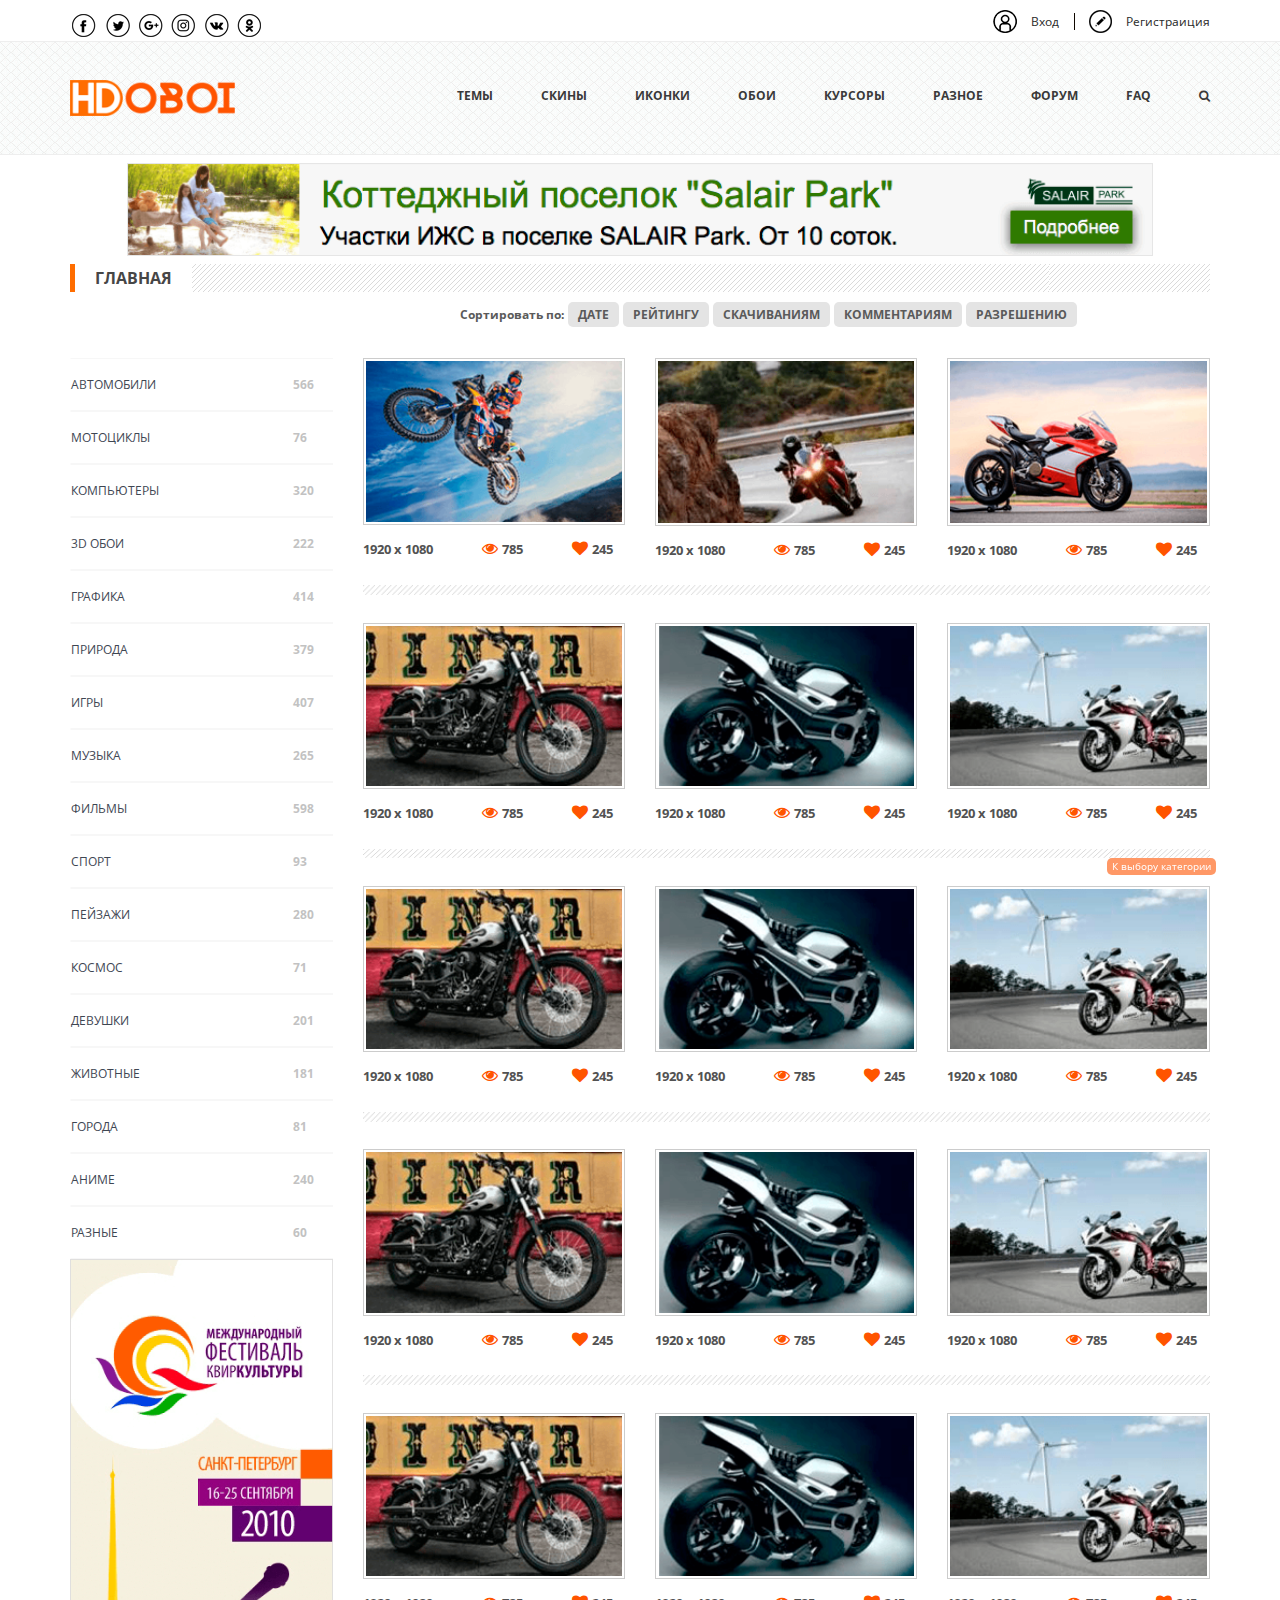
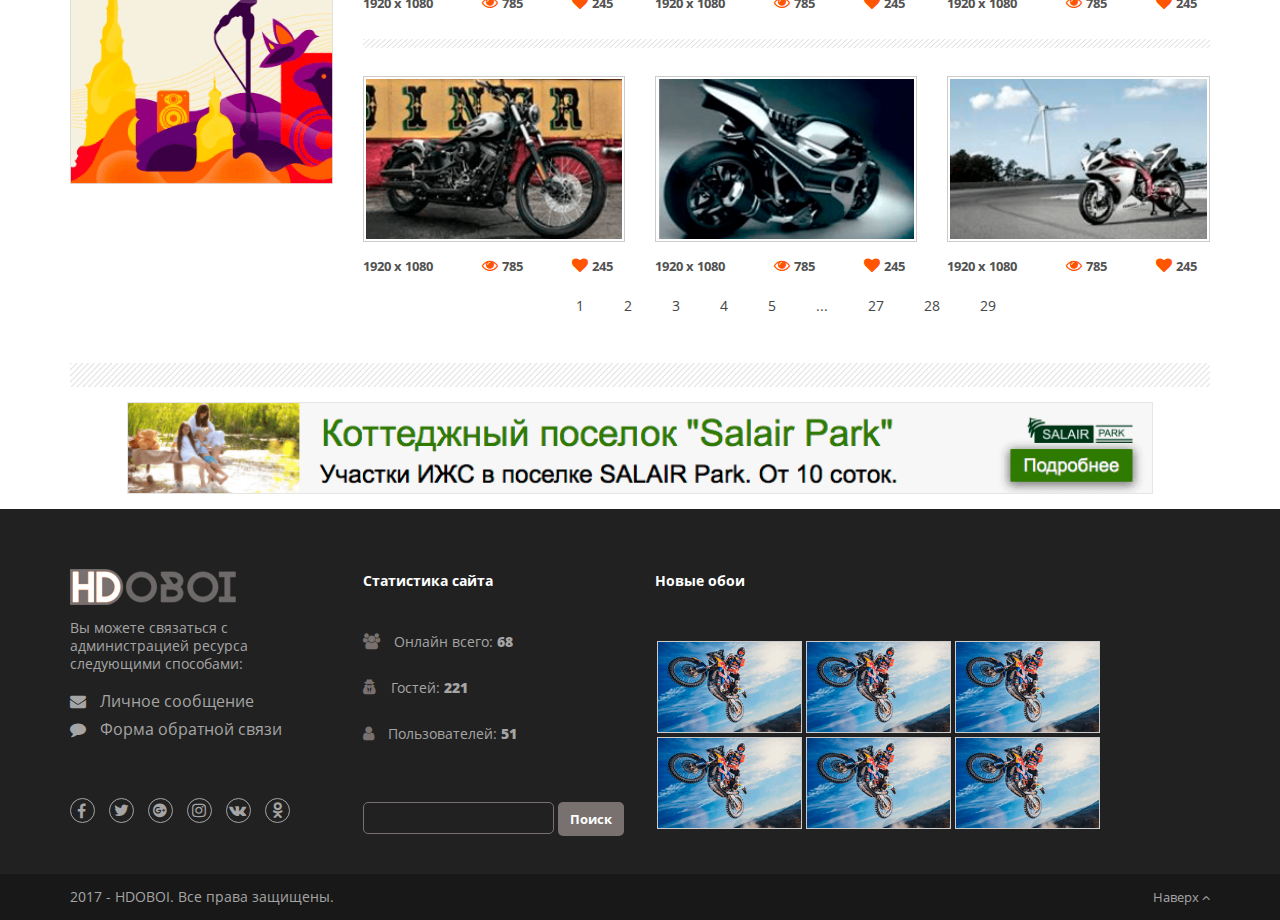
==== commit 3df60c9f: "xxx" ====
--- a/index.html
+++ b/index.html
@@ -1,22 +1,22 @@
 <!DOCTYPE html>
-<html lang="ru">
+<html>
 
 <head>
 
 	<meta charset="utf-8">
 
-	<title>Seven Oaks Centre</title>
+	<title>HDOboi</title>
 	<meta name="description" content="">
 
 	<meta http-equiv="X-UA-Compatible" content="IE=edge">
 	<meta name="viewport" content="width=device-width, initial-scale=1, maximum-scale=1">
-	
-	<!-- Template Basic Images Start -->
+
 	<meta property="og:image" content="path/to/image.jpg">
-	<link rel="icon" href="img/favicon/favicon.ico">
-	<link rel="apple-touch-icon" sizes="180x180" href="img/favicon/apple-touch-icon-180x180.png">
-	<link rel="stylesheet" href="https://use.fontawesome.com/releases/v5.0.10/css/all.css" integrity="sha384-+d0P83n9kaQMCwj8F4RJB66tzIwOKmrdb46+porD/OvrJ+37WqIM7UoBtwHO6Nlg" crossorigin="anonymous">
-	<!-- Template Basic Images End -->
+	<link rel="shortcut icon" href="img/favicon/favicon.ico" type="image/x-icon">
+	<link rel="apple-touch-icon" href="img/favicon/apple-touch-icon.png">
+	<link rel="apple-touch-icon" sizes="72x72" href="img/favicon/apple-touch-icon-72x72.png">
+	<link rel="apple-touch-icon" sizes="114x114" href="img/favicon/apple-touch-icon-114x114.png">
+	<link href="https://maxcdn.bootstrapcdn.com/font-awesome/4.7.0/css/font-awesome.min.css" rel="stylesheet" integrity="sha384-wvfXpqpZZVQGK6TAh5PVlGOfQNHSoD2xbE+QkPxCAFlNEevoEH3Sl0sibVcOQVnN" crossorigin="anonymous">
 
 	<link rel="stylesheet" href="css/main.min.css">
 
@@ -25,229 +25,676 @@
 <body>
 
 	<header>
+		<div class="top-line">
+			<div class="container">
+				<div class="row">
+					<div class="col-md-4 col-sm-6 col-xs-12">
+						<div class="icons_head">
+							<a href="#" class="icons-wrap fb">
+								<img src="img/fb.png" alt="Alt">
+							</a>
+							<a href="#" class="icons-wrap tw">
+								<img src="img/tw.png" alt="Alt">
+							</a>
+							<a href="#" class="icons-wrap goo">
+								<img src="img/goo.png" alt="Alt">
+							</a>
+							<a href="#" class="icons-wrap inst">
+								<img src="img/inst.png" alt="Alt">
+							</a>
+							<a href="#" class="icons-wrap vk">
+								<img src="img/vk.png" alt="Alt">
+							</a>
+							<a href="#" class="icons-wrap ok">
+								<img src="img/ok.png" alt="Alt">
+							</a>
+						</div>
+					</div>
+					<div class="col-md-8 col-sm-6 col-xs-12">
+						<div class="enter_reg">
+							<div class="enter">
+								<img src="img/enter.png" alt="Alt">
+								<a href="#">Вход</a>
+							</div>
+							<div class="reg">
+								<img src="img/reg.png" alt="Alt">
+								<a href="#">Регистраиция</a>
+							</div>
+						</div>
+					</div>
+				</div>
+			</div>
+		</div>
+
+		<div class="main_head">
+			<div class="container">
+				<div class="row">
+
+					<div class="col-md-2 col-sm-3 col-xs-3">
+						<div class="logo">
+							<a href="#" class="img-wrap img-responsive">
+								<img src="img/logo.png" alt="Alt">
+							</a>
+						</div>
+					</div>
+
+					<div class="col-md-10 col-sm-9 col-xs-7">
+						<div class="main_mnu">
+							<ul>
+								<li><a href="#">Темы</a></li>
+								<li><a href="#">Скины</a></li>
+								<li><a href="#">Иконки</a></li>
+								<li><a href="#">Обои</a></li>
+								<li><a href="#">Курсоры</a></li>
+								<li><a href="#">Разное</a></li>
+								<li><a href="#">Форум</a></li>
+								<li><a href="#">FAQ</a></li>
+								<li><a href="#"><i class="fa fa-search" aria-hidden="true"></i></a></li>
+							</ul>
+						</div>
+					</div>
+
+					<div class="col-xs-2">
+						<a href="#" class="toggle-mnu hidden-lg hidden-md hidden-sm"><span></span></a>
+					</div>
+
+					<div class="hidden-lg hidden-md hidden-sm col-xs-12">
+						<div class="main_mnu_hidden">
+							<ul>
+								<li><a href="#">Темы</a></li>
+								<li><a href="#">Скины</a></li>
+								<li><a href="#">Иконки</a></li>
+								<li><a href="#">Обои</a></li>
+								<li><a href="#">Курсоры</a></li>
+								<li><a href="#">Разное</a></li>
+								<li><a href="#">Форум</a></li>
+								<li><a href="#">FAQ</a></li>
+								<li><a href="#"><i class="fa fa-search" aria-hidden="true"></i></a></li>
+							</ul>
+						</div>
+					</div>
+
+				</div>
+			</div>
+			
+		</div>
+
+		<div class="banner_top">
+			<div class="container">
+				<div class="row">
+					<div class="col-md-12">
+						<a href="#" class="img-wrap img-responsive">
+							<img src="img/banner_top.png" alt="Alt">
+						</a>
+					</div>
+				</div>
+			</div>
+		</div>
+
 		<div class="container">
 			<div class="row">
-
-				<div class="col">
-
-					<div class="header-content">
-
-						<div class="row">
-
-							<div class="col">
-								<div class="logo-wrap">
-									<a href="#" class="logo">
-										<img src="img/logo.png" alt="Seven Oaks Centre">
-										<p>Seven
-											<span>Oaks</span>
-											<span class="accent">Centre</span>
-										</p>
-									</a>
-								</div>
-							</div>
-
-							<div class="col d-none d-sm-none d-md-block">
-								<div class="small-menu-wrap">
-									<ul class="small-menu">
-										<li class="border"><a href="#">Calendar</a></li>
-										<li class="border"><a href="#">Blog</a></li>
-										<li><a href="#">Contact us</a></li>
-										<li><a href="#"><i class="fas fa-search"></i></a></li>
-									</ul>
-									<ul class="main-menu">
-										<li><a href="#">About</a></li>
-										<li><a href="#">Media</a></li>
-										<li><a href="#">Events</a></li>
-										<li><a href="#">Shop</a></li>
-										<li><a href="#">Give</a></li>
-									</ul>
-								</div>
-							</div>
-
-							<div class="col d-sm-block d-md-none">
-								<a href="#" class="toggle-mnu"><span></span></a>
-							</div>
-
-							<div class="col-12 d-sm-block d-md-none">
-								<ul class="main-menu-hidden">
-									<li><a href="#">About</a></li>
-									<li><a href="#">Media</a></li>
-									<li><a href="#">Events</a></li>
-									<li><a href="#">Shop</a></li>
-									<li><a href="#">Give</a></li>
-								</ul>
-							</div>
-
-						</div>
-
-					</div>
-
-				</div>
-
-			</div>
-		</div>
-
-		<div class="owl-carousel">
-			<div class="slide-wrap">
-				<div class="slide">
-					<p><span>Welcome to SevenOaks website</span> which is run by the friends of SevenOaks.</p>
-				</div>
-			</div>
-			<div class="slide-wrap">
-				<div class="slide">
-					<p><span>Welcome to SevenOaks website</span> which is run by the friends of SevenOaks.</p>
-				</div>
-			</div>
-			<div class="slide-wrap">
-				<div class="slide">
-					<p><span>Welcome to SevenOaks website</span> which is run by the friends of SevenOaks.</p>
-				</div>
-			</div>
-			<div class="slide-wrap">
-				<div class="slide">
-					<p><span>Welcome to SevenOaks website</span> which is run by the friends of SevenOaks.</p>
-				</div>
-			</div>
-		</div>
+				<div class="col-md-12">
+					<div class="page_name">
+						<div class="a_wrap">
+							<a href="#">Главная</a>
+						</div>
+					</div>
+				</div>
+			</div>
+		</div>
+		
 	</header>
 
-	<section class="main-content">
+	<div class="main_content">
+
+		<div class="sort">
+			<div class="container">
+				<div class="row">
+					<div class="col-md-offset-4 col-md-8">
+						<p>Сортировать по:</p>
+						<a href="#">Дате</a>
+						<a href="#">Рейтингу</a>
+						<a href="#">Скачиваниям</a>
+						<a href="#">Комментариям</a>
+						<a href="#">Разрешению</a>
+					</div>
+				</div>
+			</div>
+		</div>
+
 		<div class="container">
 			<div class="row">
-
-				<div class="col-md-4">
-					<div class="content-item item-stories">
-						<h2>Stories</h2>
-						<a href="#">Read stories of Seven Oaks <i class="far fa-arrow-alt-circle-right"></i></a>
-					</div>
-				</div>
-
-				<div class="col-md-4">
-					<div class="content-item item-online">
-						<h2>Give online</h2>
-						<a href="#">Quick & easy online giving <i class="far fa-arrow-alt-circle-right"></i></a>
-					</div>
-				</div>
-
-				<div class="col-md-4">
-					<div class="content-item item-prayer">
-						<h2>Prayer</h2>
-						<a href="#">Submit your prayer request <i class="far fa-arrow-alt-circle-right"></i></a>
-					</div>
-				</div>
-
-			</div>
-
-			<div class="row">
-				<div class="col-md-6">
-					<div class="events-wrap">
-						<h3>Upcoming Events</h3>
-
-						<div class="event-item">
-							<div class="date">
-								<p>20</p>
-								<span>July</span>
-							</div>
-							<div class="text-side">
-								<h4>Family Sunday</h4>
-								<p>Sunday <span>09:30am</span></p>
-							</div>
-							<button class="btn-more">More</button>
-						</div>
-
-						<div class="event-item">
-							<div class="date">
-								<p>20</p>
-								<span>July</span>
-							</div>
-							<div class="text-side">
-								<h4>Family Sunday</h4>
-								<p>Sunday <span>09:30am</span></p>
-							</div>
-							<button class="btn-more">More</button>
-						</div>
-
-						<div class="event-item">
-							<div class="date">
-								<p>20</p>
-								<span>July</span>
-							</div>
-							<div class="text-side">
-								<h4>Family Sunday</h4>
-								<p>Sunday <span>09:30am</span></p>
-							</div>
-							<button class="btn-more">More</button>
-						</div>
-
-					</div>
-				</div>
-				<div class="col-md-6">
-					<div class="text-content">
-						<h3>SevenOaks</h3>
-						<p>Lorem Ipsum is simply dummy text of the printing and typesetting industry. Lorem Ipsum has been the industry's standard dummy text ever since the 1500s, when an unknown printer took a galley of type and scrambled it to make a type specimen book.</p>
-						<p>It has survived not only five centuries, but also the leap into electronic typesetting, remaining essentially unchanged. It was popularised in the 1960s with the release of Letraset sheets containing Lorem Ipsum passages, and more recently with desktop publishing software like Aldus PageMaker including versions of Lorem Ipsum.</p>
-						<a href="#" class="btn-read">Read More <i class="fas fa-angle-double-right"></i></a>
-					</div>
-				</div>
-			</div>
-		</div>
-	</section>
-
-	<footer>
+				<div class="col-md-12">
+					<a href="#" class="up">К выбору категории</a>
+				</div>
+				<div class="col-md-3 col-sm-3 col-xs-3">
+					<aside>
+						<ul>
+							<li><a href="../wallpaper.html">Автомобили</a><span>566</span></li>
+							<li><a href="#">Мотоциклы</a><span>76</span></li>
+							<li><a href="#">Компьютеры</a><span>320</span></li>
+							<li><a href="#">3D обои</a><span>222</span></li>
+							<li><a href="#">Графика</a><span>414</span></li>
+							<li><a href="#">Природа</a><span>379</span></li>
+							<li><a href="#">Игры</a><span>407</span></li>
+							<li><a href="#">Музыка</a><span>265</span></li>
+							<li><a href="#">Фильмы</a><span>598</span></li>
+							<li><a href="#">Спорт</a><span>93</span></li>
+							<li><a href="#">Пейзажи</a><span>280</span></li>
+							<li><a href="#">Космос</a><span>71</span></li>
+							<li><a href="#">Девушки</a><span>201</span></li>
+							<li><a href="#">Животные</a><span>181</span></li>
+							<li><a href="#">Города</a><span>81</span></li>
+							<li><a href="#">Аниме</a><span>240</span></li>
+							<li><a href="#">Разные</a><span>60</span></li>
+						</ul>
+						<div class="banner_aside">
+							<div class="img_wrap img-responsive">
+								<a href="#">
+									<img src="img/banner_aside.png" alt="Alt">
+								</a>
+							</div>
+						</div>
+					</aside>
+				</div>
+				<div class="col-md-9 col-sm-9 col-xs-9">
+					<section class="content">
+						<div class="row">
+
+							<div class="col-md-4 col-sm-4 col-xs-12">
+								<div class="item_wrap">
+									<div class="img_wrap img-responsive">
+										<a href="#"><img src="img/item_1.png" alt="Alt"></a>
+									</div>
+									<p>1920 x 1080</p>
+									<div class="eye">
+										<a href="#"><i class="fa fa-eye" aria-hidden="true"></i></a>
+										<span>785</span>
+									</div>
+									<div class="like">
+										<a href="#"><i class="fa fa-heart" aria-hidden="true"></i></a>
+										<span>245</span>
+									</div>
+								</div>
+							</div>
+
+							<div class="col-md-4 col-sm-4 col-xs-12">
+								<div class="item_wrap">
+									<div class="img_wrap img-responsive">
+										<a href="#"><img src="img/item_2.png" alt="Alt"></a>
+									</div>
+									<p>1920 x 1080</p>
+									<div class="eye">
+										<a href="#"><i class="fa fa-eye" aria-hidden="true"></i></a>
+										<span>785</span>
+									</div>
+									<div class="like">
+										<a href="#"><i class="fa fa-heart" aria-hidden="true"></i></a>
+										<span>245</span>
+									</div>
+								</div>
+							</div>
+
+							<div class="col-md-4 col-sm-4 col-xs-12">
+								<div class="item_wrap">
+									<div class="img_wrap img-responsive">
+										<a href="#"><img src="img/item_3.png" alt="Alt"></a>
+									</div>
+									<p>1920 x 1080</p>
+									<div class="eye">
+										<a href="#"><i class="fa fa-eye" aria-hidden="true"></i></a>
+										<span>785</span>
+									</div>
+									<div class="like">
+										<a href="#"><i class="fa fa-heart" aria-hidden="true"></i></a>
+										<span>245</span>
+									</div>
+								</div>
+							</div>
+
+							<div class="col-md-12 col-sm-12 hidden-xs">
+								<div class="img_after_wrap img-responsive">
+									<img src="img/item_after.png" alt="Alt">
+								</div>
+							</div>
+
+							<div class="col-md-4 col-sm-4 col-xs-12">
+								<div class="item_wrap">
+									<div class="img_wrap img-responsive">
+										<a href="#"><img src="img/item_4.png" alt="Alt"></a>
+									</div>
+									<p>1920 x 1080</p>
+									<div class="eye">
+										<a href="#"><i class="fa fa-eye" aria-hidden="true"></i></a>
+										<span>785</span>
+									</div>
+									<div class="like">
+										<a href="#"><i class="fa fa-heart" aria-hidden="true"></i></a>
+										<span>245</span>
+									</div>
+								</div>
+							</div>
+
+							<div class="col-md-4 col-sm-4 col-xs-12">
+								<div class="item_wrap">
+									<div class="img_wrap img-responsive">
+										<a href="#"><img src="img/item_5.png" alt="Alt"></a>
+									</div>
+									<p>1920 x 1080</p>
+									<div class="eye">
+										<a href="#"><i class="fa fa-eye" aria-hidden="true"></i></a>
+										<span>785</span>
+									</div>
+									<div class="like">
+										<a href="#"><i class="fa fa-heart" aria-hidden="true"></i></a>
+										<span>245</span>
+									</div>
+								</div>
+							</div>
+
+							<div class="col-md-4 col-sm-4 col-xs-12">
+								<div class="item_wrap">
+									<div class="img_wrap img-responsive">
+										<a href="#"><img src="img/item_6.png" alt="Alt"></a>
+									</div>
+									<p>1920 x 1080</p>
+									<div class="eye">
+										<a href="#"><i class="fa fa-eye" aria-hidden="true"></i></a>
+										<span>785</span>
+									</div>
+									<div class="like">
+										<a href="#"><i class="fa fa-heart" aria-hidden="true"></i></a>
+										<span>245</span>
+									</div>
+								</div>
+							</div>
+
+							<div class="col-md-12 col-sm-12 hidden-xs">
+								<div class="img_after_wrap img-responsive">
+									<img src="img/item_after.png" alt="Alt">
+								</div>
+							</div>
+
+							<div class="col-md-4 col-sm-4 col-xs-12">
+								<div class="item_wrap">
+									<div class="img_wrap img-responsive">
+										<a href="#"><img src="img/item_4.png" alt="Alt"></a>
+									</div>
+									<p>1920 x 1080</p>
+									<div class="eye">
+										<a href="#"><i class="fa fa-eye" aria-hidden="true"></i></a>
+										<span>785</span>
+									</div>
+									<div class="like">
+										<a href="#"><i class="fa fa-heart" aria-hidden="true"></i></a>
+										<span>245</span>
+									</div>
+								</div>
+							</div>
+
+							<div class="col-md-4 col-sm-4 col-xs-12">
+								<div class="item_wrap">
+									<div class="img_wrap img-responsive">
+										<a href="#"><img src="img/item_5.png" alt="Alt"></a>
+									</div>
+									<p>1920 x 1080</p>
+									<div class="eye">
+										<a href="#"><i class="fa fa-eye" aria-hidden="true"></i></a>
+										<span>785</span>
+									</div>
+									<div class="like">
+										<a href="#"><i class="fa fa-heart" aria-hidden="true"></i></a>
+										<span>245</span>
+									</div>
+								</div>
+							</div>
+
+							<div class="col-md-4 col-sm-4 col-xs-12">
+								<div class="item_wrap">
+									<div class="img_wrap img-responsive">
+										<a href="#"><img src="img/item_6.png" alt="Alt"></a>
+									</div>
+									<p>1920 x 1080</p>
+									<div class="eye">
+										<a href="#"><i class="fa fa-eye" aria-hidden="true"></i></a>
+										<span>785</span>
+									</div>
+									<div class="like">
+										<a href="#"><i class="fa fa-heart" aria-hidden="true"></i></a>
+										<span>245</span>
+									</div>
+								</div>
+							</div>
+
+							<div class="col-md-12 col-sm-12 hidden-xs">
+								<div class="img_after_wrap img-responsive">
+									<img src="img/item_after.png" alt="Alt">
+								</div>
+							</div>
+
+							<div class="col-md-4 col-sm-4 col-xs-12">
+								<div class="item_wrap">
+									<div class="img_wrap img-responsive">
+										<a href="#"><img src="img/item_4.png" alt="Alt"></a>
+									</div>
+									<p>1920 x 1080</p>
+									<div class="eye">
+										<a href="#"><i class="fa fa-eye" aria-hidden="true"></i></a>
+										<span>785</span>
+									</div>
+									<div class="like">
+										<a href="#"><i class="fa fa-heart" aria-hidden="true"></i></a>
+										<span>245</span>
+									</div>
+								</div>
+							</div>
+
+							<div class="col-md-4 col-sm-4 col-xs-12">
+								<div class="item_wrap">
+									<div class="img_wrap img-responsive">
+										<a href="#"><img src="img/item_5.png" alt="Alt"></a>
+									</div>
+									<p>1920 x 1080</p>
+									<div class="eye">
+										<a href="#"><i class="fa fa-eye" aria-hidden="true"></i></a>
+										<span>785</span>
+									</div>
+									<div class="like">
+										<a href="#"><i class="fa fa-heart" aria-hidden="true"></i></a>
+										<span>245</span>
+									</div>
+								</div>
+							</div>
+
+							<div class="col-md-4 col-sm-4 col-xs-12">
+								<div class="item_wrap">
+									<div class="img_wrap img-responsive">
+										<a href="#"><img src="img/item_6.png" alt="Alt"></a>
+									</div>
+									<p>1920 x 1080</p>
+									<div class="eye">
+										<a href="#"><i class="fa fa-eye" aria-hidden="true"></i></a>
+										<span>785</span>
+									</div>
+									<div class="like">
+										<a href="#"><i class="fa fa-heart" aria-hidden="true"></i></a>
+										<span>245</span>
+									</div>
+								</div>
+							</div>
+
+							<div class="col-md-12 col-sm-12 hidden-xs">
+								<div class="img_after_wrap img-responsive">
+									<img src="img/item_after.png" alt="Alt">
+								</div>
+							</div>
+
+							<div class="col-md-4 col-sm-4 col-xs-12">
+								<div class="item_wrap">
+									<div class="img_wrap img-responsive">
+										<a href="#"><img src="img/item_4.png" alt="Alt"></a>
+									</div>
+									<p>1920 x 1080</p>
+									<div class="eye">
+										<a href="#"><i class="fa fa-eye" aria-hidden="true"></i></a>
+										<span>785</span>
+									</div>
+									<div class="like">
+										<a href="#"><i class="fa fa-heart" aria-hidden="true"></i></a>
+										<span>245</span>
+									</div>
+								</div>
+							</div>
+
+							<div class="col-md-4 col-sm-4 col-xs-12">
+								<div class="item_wrap">
+									<div class="img_wrap img-responsive">
+										<a href="#"><img src="img/item_5.png" alt="Alt"></a>
+									</div>
+									<p>1920 x 1080</p>
+									<div class="eye">
+										<a href="#"><i class="fa fa-eye" aria-hidden="true"></i></a>
+										<span>785</span>
+									</div>
+									<div class="like">
+										<a href="#"><i class="fa fa-heart" aria-hidden="true"></i></a>
+										<span>245</span>
+									</div>
+								</div>
+							</div>
+
+							<div class="col-md-4 col-sm-4 col-xs-12">
+								<div class="item_wrap">
+									<div class="img_wrap img-responsive">
+										<a href="#"><img src="img/item_6.png" alt="Alt"></a>
+									</div>
+									<p>1920 x 1080</p>
+									<div class="eye">
+										<a href="#"><i class="fa fa-eye" aria-hidden="true"></i></a>
+										<span>785</span>
+									</div>
+									<div class="like">
+										<a href="#"><i class="fa fa-heart" aria-hidden="true"></i></a>
+										<span>245</span>
+									</div>
+								</div>
+							</div>
+
+							<div class="col-md-12 col-sm-12 hidden-xs">
+								<div class="img_after_wrap img-responsive">
+									<img src="img/item_after.png" alt="Alt">
+								</div>
+							</div>
+
+							<div class="col-md-4 col-sm-4 col-xs-12">
+								<div class="item_wrap">
+									<div class="img_wrap img-responsive">
+										<a href="#"><img src="img/item_4.png" alt="Alt"></a>
+									</div>
+									<p>1920 x 1080</p>
+									<div class="eye">
+										<a href="#"><i class="fa fa-eye" aria-hidden="true"></i></a>
+										<span>785</span>
+									</div>
+									<div class="like">
+										<a href="#"><i class="fa fa-heart" aria-hidden="true"></i></a>
+										<span>245</span>
+									</div>
+								</div>
+							</div>
+
+							<div class="col-md-4 col-sm-4 col-xs-12">
+								<div class="item_wrap">
+									<div class="img_wrap img-responsive">
+										<a href="#"><img src="img/item_5.png" alt="Alt"></a>
+									</div>
+									<p>1920 x 1080</p>
+									<div class="eye">
+										<a href="#"><i class="fa fa-eye" aria-hidden="true"></i></a>
+										<span>785</span>
+									</div>
+									<div class="like">
+										<a href="#"><i class="fa fa-heart" aria-hidden="true"></i></a>
+										<span>245</span>
+									</div>
+								</div>
+							</div>
+
+							<div class="col-md-4 col-sm-4 col-xs-12">
+								<div class="item_wrap">
+									<div class="img_wrap img-responsive">
+										<a href="#"><img src="img/item_6.png" alt="Alt"></a>
+									</div>
+									<p>1920 x 1080</p>
+									<div class="eye">
+										<a href="#"><i class="fa fa-eye" aria-hidden="true"></i></a>
+										<span>785</span>
+									</div>
+									<div class="like">
+										<a href="#"><i class="fa fa-heart" aria-hidden="true"></i></a>
+										<span>245</span>
+									</div>
+								</div>
+							</div>
+
+							<div class="col-md-12 col-sm-12 col-xs-12">
+								<div class="pagination">
+									<ul>
+										<li><a href="#">1</a></li>
+										<li><a href="#">2</a></li>
+										<li><a href="#">3</a></li>
+										<li><a href="#">4</a></li>
+										<li><a href="#">5</a></li>
+										<li><a href="#">...</a></li>
+										<li><a href="#">27</a></li>
+										<li><a href="#">28</a></li>
+										<li><a href="#">29</a></li>
+									</ul>
+								</div>
+							</div>
+
+						</div>
+
+					</section>
+				</div>
+			</div>
+		</div>
+	</div>
+
+	<section class="banner_bottom">
 		<div class="container">
 			<div class="row">
-
-				<div class="col-lg-4">
-					<div class="subscribe-wrap f-h3">
-						<h3>Signup To Our Newsletter</h3>
-						<a href="#test-popup" class="btn-more open-popup-link">Subscribe</a>
-					</div>
-				</div>
-
-				<div class="col-lg-4">
-					<div class="service-wrap f-h3">
-						<h3>Service Times</h3>
-						<p>Sundays at 9:30 & 11:30 AM</p>
-						<span>Lorem ipsum dolor sit amet.</span>
-					</div>
-				</div>
-
-				<div class="col-lg-4">
-					<div class="connect-wrap f-h3">
-						<h3>Connect With Us</h3>
-						<div class="socials">
-							<a href="#"><img src="img/fb.png" alt="Facebook"></a>
-							<a href="#"><img src="img/tw.png" alt="Twitter"></a>
-							<a href="#"><img src="img/yt.png" alt="Youtube"></a>
-							<a href="#"><img src="img/pay.png" alt="Paypal"></a>
-							<a href="#"><img src="img/email.png" alt="Email"></a>
-						</div>
-					</div>
-				</div>
-
-			</div>
-
-			<div class="row">
-
-				<div class="col">
-					<div class="rights">
-						<p>© Copyright 2018 SevenOaks. All rights reserved. Privacy Policy | Share This</p>
-					</div>
-				</div>
-
+				<div class="col-md-12">
+					<div class="img-responsive">
+						<img src="img/name_page_bg.png" alt="Alt">
+					</div>
+					<div class="banner_wrap">
+						<div class="img-responsive">
+							<a href="#">
+								<img src="img/banner_top.png" alt="Alt">
+							</a>
+						</div>
+					</div>
+				</div>
+			</div>
+		</div>
+	</section>
+
+	<footer>
+		<div class="adress">
+			<div class="container">
+				<div class="row">
+
+					<div class="col-md-3 col-sm-6 col-xs-12">
+						<a href="#" class="logo-footer">
+							<img src="img/logo_footer.png" alt="Alt">
+						</a>
+						<p>Вы можете связаться с администрацией ресурса следующими способами:</p>
+						<div class="mail">
+							<i class="fa fa-envelope" aria-hidden="true"></i>
+							<a href="mailto:antonprok777@gmail.com">Личное сообщение</a>
+						</div>
+						<div class="comment">
+							<i class="fa fa-comment" aria-hidden="true"></i>
+							<a href="mailto:antonprok777@gmail.com">Форма обратной связи</a>
+						</div>
+						<div class="icons_footer">
+							<a href="#" class="icons-wrap fb">
+								<i class="fa fa-facebook" aria-hidden="true"></i>
+							</a>
+							<a href="#" class="icons-wrap tw">
+								<i class="fa fa-twitter" aria-hidden="true"></i>
+							</a>
+							<a href="#" class="icons-wrap goo">
+								<i class="fa fa-google-plus-official" aria-hidden="true"></i>
+							</a>
+							<a href="#" class="icons-wrap inst">
+								<i class="fa fa-instagram" aria-hidden="true"></i>
+							</a>
+							<a href="#" class="icons-wrap vk">
+								<i class="fa fa-vk" aria-hidden="true"></i>
+							</a>
+							<a href="#" class="icons-wrap ok">
+								<i class="fa fa-odnoklassniki" aria-hidden="true"></i>
+							</a>
+						</div>
+					</div>
+
+					<div class="col-md-3 col-sm-6 hidden-xs">
+						<div class="statistic">
+							<h4>Статистика сайта</h4>
+							<div class="all">
+								<i class="fa fa-users" aria-hidden="true"></i>
+								<p>Онлайн всего: <span>68</span></p>
+							</div>
+							<div class="guests">
+								<i class="fa fa-user-secret" aria-hidden="true"></i>
+								<p>Гостей: <span>221</span></p>
+							</div>
+							<div class="users">
+								<i class="fa fa-user" aria-hidden="true"></i>
+								<p>Пользователей: <span>51</span></p>
+							</div>
+							<input type="text" required>
+							<a href="#" class="button">Поиск</a>
+						</div>
+					</div>
+
+					<div class="col-md-6 hidden-sm hidden-xs">
+						<div class="new_wall">
+							<h4>Новые обои</h4>
+							<div class="img-wrap img-responsive">
+								<a href="#">
+									<img src="img/item_1.png" alt="Alt">
+								</a>
+							</div>
+							<div class="img-wrap img-responsive">
+								<a href="#">
+									<img src="img/item_1.png" alt="Alt">
+								</a>
+							</div>
+							<div class="img-wrap img-responsive">
+								<a href="#">
+									<img src="img/item_1.png" alt="Alt">
+								</a>
+							</div>
+							<div class="img-wrap img-responsive">
+								<a href="#">
+									<img src="img/item_1.png" alt="Alt">
+								</a>
+							</div>
+							<div class="img-wrap img-responsive">
+								<a href="#">
+									<img src="img/item_1.png" alt="Alt">
+								</a>
+							</div>
+							<div class="img-wrap img-responsive">
+								<a href="#">
+									<img src="img/item_1.png" alt="Alt">
+								</a>
+							</div>
+						</div>
+					</div>
+
+				</div>
+			</div>
+		</div>
+
+		<div class="rights">
+			<div class="container">
+				<div class="row">
+					<div class="col-md-6 col-sm-6 col-xs-12">
+						<p>2017 - HDOBOI. Все права защищены.</p>
+					</div>
+					<div class="col-md-6 col-sm-6 hidden-xs">
+						<div class="up">
+							<a href="#">Наверх <i class="fa fa-angle-up" aria-hidden="true"></i></a>
+						</div>
+					</div>
+				</div>
 			</div>
 		</div>
 	</footer>
-
-	<div id="test-popup" class="white-popup mfp-hide">
-		<form>
-			<h2>Subscribe to our newsletters</h2>
-			<p>Please enter you email address to receive all news from our site.</p>
-			<input type="text" placeholder="example@gmail.com">
-			<span>* Don’t worry you’ll not be spammed</span>
-			<button class="btn-more">Subscribe</button>
-		</form>
-	</div>
 
 	<script src="js/scripts.min.js"></script>
 
--- a/css/main.min.css
+++ b/css/main.min.css
@@ -1 +1,4 @@
-.owl-theme .owl-dots,.owl-theme .owl-nav{text-align:center;-webkit-tap-highlight-color:transparent}.owl-theme .owl-nav{margin-top:10px}.owl-theme .owl-nav [class*=owl-]{color:#fff;font-size:14px;margin:5px;padding:4px 7px;background:#d6d6d6;display:inline-block;cursor:pointer;border-radius:3px}.owl-theme .owl-nav [class*=owl-]:hover{background:#869791;color:#fff;text-decoration:none}.owl-theme .owl-nav .disabled{opacity:.5;cursor:default}.owl-theme .owl-nav.disabled+.owl-dots{margin-top:10px}.owl-theme .owl-dots .owl-dot{display:inline-block;zoom:1}.owl-theme .owl-dots .owl-dot span{width:10px;height:10px;margin:5px 7px;background:#d6d6d6;display:block;-webkit-backface-visibility:visible;transition:opacity .2s ease;border-radius:30px}.owl-theme .owl-dots .owl-dot.active span,.owl-theme .owl-dots .owl-dot:hover span{background:#869791}.owl-carousel,.owl-carousel .owl-item{-webkit-tap-highlight-color:transparent;position:relative}.owl-carousel{display:none;width:100%;z-index:1}.owl-carousel .owl-stage{position:relative;-ms-touch-action:pan-Y;touch-action:manipulation;-moz-backface-visibility:hidden}.owl-carousel .owl-stage:after{content:".";display:block;clear:both;visibility:hidden;line-height:0;height:0}.owl-carousel .owl-stage-outer{position:relative;overflow:hidden;-webkit-transform:translate3d(0,0,0)}.owl-carousel .owl-item,.owl-carousel .owl-wrapper{-webkit-backface-visibility:hidden;-moz-backface-visibility:hidden;-ms-backface-visibility:hidden;-webkit-transform:translate3d(0,0,0);-moz-transform:translate3d(0,0,0);-ms-transform:translate3d(0,0,0)}.owl-carousel .owl-item{min-height:1px;float:left;-webkit-backface-visibility:hidden;-webkit-touch-callout:none}.owl-carousel .owl-item img{display:block;width:100%}.owl-carousel .owl-dots.disabled,.owl-carousel .owl-nav.disabled{display:none}.no-js .owl-carousel,.owl-carousel.owl-loaded{display:block}.owl-carousel .owl-dot,.owl-carousel .owl-nav .owl-next,.owl-carousel .owl-nav .owl-prev{cursor:pointer;-webkit-user-select:none;-khtml-user-select:none;-moz-user-select:none;-ms-user-select:none;user-select:none}.owl-carousel .owl-nav button.owl-next,.owl-carousel .owl-nav button.owl-prev,.owl-carousel button.owl-dot{background:0 0;color:inherit;border:none;padding:0!important;font:inherit}.owl-carousel.owl-loading{opacity:0;display:block}.owl-carousel.owl-hidden{opacity:0}.owl-carousel.owl-refresh .owl-item{visibility:hidden}.owl-carousel.owl-drag .owl-item{-ms-touch-action:none;touch-action:none;-webkit-user-select:none;-moz-user-select:none;-ms-user-select:none;user-select:none}.owl-carousel.owl-grab{cursor:move;cursor:grab}.owl-carousel.owl-rtl{direction:rtl}.owl-carousel.owl-rtl .owl-item{float:right}.owl-carousel .animated{animation-duration:1s;animation-fill-mode:both}.owl-carousel .owl-animated-in{z-index:0}.owl-carousel .owl-animated-out{z-index:1}.owl-carousel .fadeOut{animation-name:fadeOut}@keyframes fadeOut{0%{opacity:1}100%{opacity:0}}.owl-height{transition:height .5s ease-in-out}.owl-carousel .owl-item .owl-lazy{opacity:0;transition:opacity .4s ease}.owl-carousel .owl-item img.owl-lazy{transform-style:preserve-3d}.owl-carousel .owl-video-wrapper{position:relative;height:100%;background:#000}.owl-carousel .owl-video-play-icon{position:absolute;height:80px;width:80px;left:50%;top:50%;margin-left:-40px;margin-top:-40px;background:url(../libs/owlcarousel/dist/assets/owl.video.play.png) no-repeat;cursor:pointer;z-index:1;-webkit-backface-visibility:hidden;transition:transform .1s ease}.owl-carousel .owl-video-play-icon:hover{-ms-transform:scale(1.3,1.3);transform:scale(1.3,1.3)}.owl-carousel .owl-video-playing .owl-video-play-icon,.owl-carousel .owl-video-playing .owl-video-tn{display:none}.owl-carousel .owl-video-tn{opacity:0;height:100%;background-position:center center;background-repeat:no-repeat;background-size:contain;transition:opacity .4s ease}.owl-carousel .owl-video-frame{position:relative;z-index:1;height:100%;width:100%}.mfp-bg{top:0;left:0;width:100%;height:100%;z-index:1042;overflow:hidden;position:fixed;background:#0b0b0b;opacity:.8}.mfp-wrap{top:0;left:0;width:100%;height:100%;z-index:1043;position:fixed;outline:0!important;-webkit-backface-visibility:hidden}.mfp-container{text-align:center;position:absolute;width:100%;height:100%;left:0;top:0;padding:0 8px;box-sizing:border-box}.mfp-container:before{content:'';display:inline-block;height:100%;vertical-align:middle}.mfp-align-top .mfp-container:before{display:none}.mfp-content{position:relative;display:inline-block;vertical-align:middle;margin:0 auto;text-align:left;z-index:1045}.mfp-ajax-holder .mfp-content,.mfp-inline-holder .mfp-content{width:100%;cursor:auto}.mfp-ajax-cur{cursor:progress}.mfp-zoom-out-cur,.mfp-zoom-out-cur .mfp-image-holder .mfp-close{cursor:-moz-zoom-out;cursor:-webkit-zoom-out;cursor:zoom-out}.mfp-zoom{cursor:pointer;cursor:-webkit-zoom-in;cursor:-moz-zoom-in;cursor:zoom-in}.mfp-auto-cursor .mfp-content{cursor:auto}.mfp-arrow,.mfp-close,.mfp-counter,.mfp-preloader{-webkit-user-select:none;-moz-user-select:none;user-select:none}.mfp-loading.mfp-figure{display:none}.mfp-hide{display:none!important}.mfp-preloader{color:#ccc;position:absolute;top:50%;width:auto;text-align:center;margin-top:-.8em;left:8px;right:8px;z-index:1044}.mfp-preloader a{color:#ccc}.mfp-preloader a:hover{color:#fff}.mfp-s-ready .mfp-preloader{display:none}.mfp-s-error .mfp-content{display:none}button.mfp-arrow,button.mfp-close{overflow:visible;cursor:pointer;background:0 0;border:0;-webkit-appearance:none;display:block;outline:0;padding:0;z-index:1046;box-shadow:none;touch-action:manipulation}button::-moz-focus-inner{padding:0;border:0}.mfp-close{width:44px;height:44px;line-height:44px;position:absolute;right:0;top:0;text-decoration:none;text-align:center;opacity:.65;padding:0 0 18px 10px;color:#fff;font-style:normal;font-size:28px;font-family:Arial,Baskerville,monospace}.mfp-close:focus,.mfp-close:hover{opacity:1}.mfp-close:active{top:1px}.mfp-close-btn-in .mfp-close{color:#333}.mfp-iframe-holder .mfp-close,.mfp-image-holder .mfp-close{color:#fff;right:-6px;text-align:right;padding-right:6px;width:100%}.mfp-counter{position:absolute;top:0;right:0;color:#ccc;font-size:12px;line-height:18px;white-space:nowrap}.mfp-arrow{position:absolute;opacity:.65;margin:0;top:50%;margin-top:-55px;padding:0;width:90px;height:110px;-webkit-tap-highlight-color:transparent}.mfp-arrow:active{margin-top:-54px}.mfp-arrow:focus,.mfp-arrow:hover{opacity:1}.mfp-arrow:after,.mfp-arrow:before{content:'';display:block;width:0;height:0;position:absolute;left:0;top:0;margin-top:35px;margin-left:35px;border:medium inset transparent}.mfp-arrow:after{border-top-width:13px;border-bottom-width:13px;top:8px}.mfp-arrow:before{border-top-width:21px;border-bottom-width:21px;opacity:.7}.mfp-arrow-left{left:0}.mfp-arrow-left:after{border-right:17px solid #fff;margin-left:31px}.mfp-arrow-left:before{margin-left:25px;border-right:27px solid #3f3f3f}.mfp-arrow-right{right:0}.mfp-arrow-right:after{border-left:17px solid #fff;margin-left:39px}.mfp-arrow-right:before{border-left:27px solid #3f3f3f}.mfp-iframe-holder{padding-top:40px;padding-bottom:40px}.mfp-iframe-holder .mfp-content{line-height:0;width:100%;max-width:900px}.mfp-iframe-holder .mfp-close{top:-40px}.mfp-iframe-scaler{width:100%;height:0;overflow:hidden;padding-top:56.25%}.mfp-iframe-scaler iframe{position:absolute;display:block;top:0;left:0;width:100%;height:100%;box-shadow:0 0 8px rgba(0,0,0,.6);background:#000}img.mfp-img{width:auto;max-width:100%;height:auto;display:block;line-height:0;box-sizing:border-box;padding:40px 0 40px;margin:0 auto}.mfp-figure{line-height:0}.mfp-figure:after{content:'';position:absolute;left:0;top:40px;bottom:40px;display:block;right:0;width:auto;height:auto;z-index:-1;box-shadow:0 0 8px rgba(0,0,0,.6);background:#444}.mfp-figure small{color:#bdbdbd;display:block;font-size:12px;line-height:14px}.mfp-figure figure{margin:0}.mfp-bottom-bar{margin-top:-36px;position:absolute;top:100%;left:0;width:100%;cursor:auto}.mfp-title{text-align:left;line-height:18px;color:#f3f3f3;word-wrap:break-word;padding-right:36px}.mfp-image-holder .mfp-content{max-width:100%}.mfp-gallery .mfp-image-holder .mfp-figure{cursor:pointer}@media screen and (max-width:800px) and (orientation:landscape),screen and (max-height:300px){.mfp-img-mobile .mfp-image-holder{padding-left:0;padding-right:0}.mfp-img-mobile img.mfp-img{padding:0}.mfp-img-mobile .mfp-figure:after{top:0;bottom:0}.mfp-img-mobile .mfp-figure small{display:inline;margin-left:5px}.mfp-img-mobile .mfp-bottom-bar{background:rgba(0,0,0,.6);bottom:0;margin:0;top:auto;padding:3px 5px;position:fixed;box-sizing:border-box}.mfp-img-mobile .mfp-bottom-bar:empty{padding:0}.mfp-img-mobile .mfp-counter{right:5px;top:3px}.mfp-img-mobile .mfp-close{top:0;right:0;width:35px;height:35px;line-height:35px;background:rgba(0,0,0,.6);position:fixed;text-align:center;padding:0}}@media all and (max-width:900px){.mfp-arrow{-webkit-transform:scale(.75);transform:scale(.75)}.mfp-arrow-left{-webkit-transform-origin:0;transform-origin:0}.mfp-arrow-right{-webkit-transform-origin:100%;transform-origin:100%}.mfp-container{padding-left:6px;padding-right:6px}}@font-face{font-family:ProximaNovaLight;font-weight:400;font-style:normal;src:url(../fonts/ProximaNovaLight/ProximaNovaLight.eot);src:url(../fonts/ProximaNovaLight/ProximaNovaLight.eot?#iefix) format("embedded-opentype"),url(../fonts/ProximaNovaLight/ProximaNovaLight.woff) format("woff"),url(../fonts/ProximaNovaLight/ProximaNovaLight.ttf) format("truetype")}@font-face{font-family:ProximaNovaBold;font-weight:400;font-style:normal;src:url(../fonts/ProximaNovaBold/ProximaNovaBold.eot);src:url(../fonts/ProximaNovaBold/ProximaNovaBold.eot?#iefix) format("embedded-opentype"),url(../fonts/ProximaNovaBold/ProximaNovaBold.woff) format("woff"),url(../fonts/ProximaNovaBold/ProximaNovaBold.ttf) format("truetype")}@font-face{font-family:ProximaNovaRegular;font-weight:400;font-style:normal;src:url(../fonts/ProximaNovaRegular/ProximaNovaRegular.eot);src:url(../fonts/ProximaNovaRegular/ProximaNovaRegular.eot?#iefix) format("embedded-opentype"),url(../fonts/ProximaNovaRegular/ProximaNovaRegular.woff) format("woff"),url(../fonts/ProximaNovaRegular/ProximaNovaRegular.ttf) format("truetype")}@font-face{font-family:ProximaNovaSemiBold;font-weight:400;font-style:normal;src:url(../fonts/ProximaNovaSemibold/ProximaNovaSemibold.eot);src:url(../fonts/ProximaNovaSemibold/ProximaNovaSemibold.eot?#iefix) format("embedded-opentype"),url(../fonts/ProximaNovaSemibold/ProximaNovaSemibold.woff) format("woff"),url(../fonts/ProximaNovaSemibold/ProximaNovaSemibold.ttf) format("truetype")}@font-face{font-family:MyriadProRegular;font-weight:400;font-style:normal;src:url(../fonts/MyriadProRegular/MyriadProRegular.eot);src:url(../fonts/MyriadProRegular/MyriadProRegular.eot?#iefix) format("embedded-opentype"),url(../fonts/MyriadProRegular/MyriadProRegular.woff) format("woff"),url(../fonts/MyriadProRegular/MyriadProRegular.ttf) format("truetype")}*,::after,::before{-webkit-box-sizing:border-box;box-sizing:border-box}html{font-family:sans-serif;line-height:1.15;-webkit-text-size-adjust:100%;-ms-text-size-adjust:100%;-ms-overflow-style:scrollbar;-webkit-tap-highlight-color:transparent}@-ms-viewport{width:device-width}article,aside,dialog,figcaption,figure,footer,header,hgroup,main,nav,section{display:block}body{margin:0;font-family:-apple-system,BlinkMacSystemFont,"Segoe UI",Roboto,"Helvetica Neue",Arial,sans-serif,"Apple Color Emoji","Segoe UI Emoji","Segoe UI Symbol";font-size:1rem;font-weight:400;line-height:1.5;color:#212529;text-align:left;background-color:#fff}[tabindex="-1"]:focus{outline:0!important}hr{-webkit-box-sizing:content-box;box-sizing:content-box;height:0;overflow:visible}h1,h2,h3,h4,h5,h6{margin-top:0;margin-bottom:.5rem}p{margin-top:0;margin-bottom:1rem}abbr[data-original-title],abbr[title]{text-decoration:underline;-webkit-text-decoration:underline dotted;text-decoration:underline dotted;cursor:help;border-bottom:0}address{margin-bottom:1rem;font-style:normal;line-height:inherit}dl,ol,ul{margin-top:0;margin-bottom:1rem}ol ol,ol ul,ul ol,ul ul{margin-bottom:0}dt{font-weight:700}dd{margin-bottom:.5rem;margin-left:0}blockquote{margin:0 0 1rem}dfn{font-style:italic}b,strong{font-weight:bolder}small{font-size:80%}sub,sup{position:relative;font-size:75%;line-height:0;vertical-align:baseline}sub{bottom:-.25em}sup{top:-.5em}a{color:#007bff;text-decoration:none;background-color:transparent;-webkit-text-decoration-skip:objects}a:hover{color:#0056b3;text-decoration:underline}a:not([href]):not([tabindex]){color:inherit;text-decoration:none}a:not([href]):not([tabindex]):focus,a:not([href]):not([tabindex]):hover{color:inherit;text-decoration:none}a:not([href]):not([tabindex]):focus{outline:0}code,kbd,pre,samp{font-family:monospace,monospace;font-size:1em}pre{margin-top:0;margin-bottom:1rem;overflow:auto;-ms-overflow-style:scrollbar}figure{margin:0 0 1rem}img{vertical-align:middle;border-style:none}svg:not(:root){overflow:hidden}table{border-collapse:collapse}caption{padding-top:.75rem;padding-bottom:.75rem;color:#6c757d;text-align:left;caption-side:bottom}th{text-align:inherit}label{display:inline-block;margin-bottom:.5rem}button{-webkit-border-radius:0;border-radius:0}button:focus{outline:1px dotted;outline:5px auto -webkit-focus-ring-color}button,input,optgroup,select,textarea{margin:0;font-family:inherit;font-size:inherit;line-height:inherit}button,input{overflow:visible}button,select{text-transform:none}[type=reset],[type=submit],button,html [type=button]{-webkit-appearance:button}[type=button]::-moz-focus-inner,[type=reset]::-moz-focus-inner,[type=submit]::-moz-focus-inner,button::-moz-focus-inner{padding:0;border-style:none}input[type=checkbox],input[type=radio]{-webkit-box-sizing:border-box;box-sizing:border-box;padding:0}input[type=date],input[type=datetime-local],input[type=month],input[type=time]{-webkit-appearance:listbox}textarea{overflow:auto;resize:vertical}fieldset{min-width:0;padding:0;margin:0;border:0}legend{display:block;width:100%;max-width:100%;padding:0;margin-bottom:.5rem;font-size:1.5rem;line-height:inherit;color:inherit;white-space:normal}progress{vertical-align:baseline}[type=number]::-webkit-inner-spin-button,[type=number]::-webkit-outer-spin-button{height:auto}[type=search]{outline-offset:-2px;-webkit-appearance:none}[type=search]::-webkit-search-cancel-button,[type=search]::-webkit-search-decoration{-webkit-appearance:none}::-webkit-file-upload-button{font:inherit;-webkit-appearance:button}output{display:inline-block}summary{display:list-item;cursor:pointer}template{display:none}[hidden]{display:none!important}@-ms-viewport{width:device-width}html{-webkit-box-sizing:border-box;box-sizing:border-box;-ms-overflow-style:scrollbar}*,::after,::before{-webkit-box-sizing:inherit;box-sizing:inherit}.container{width:100%;padding-right:15px;padding-left:15px;margin-right:auto;margin-left:auto}@media (min-width:576px){.container{max-width:540px}}@media (min-width:768px){.container{max-width:720px}}@media (min-width:992px){.container{max-width:960px}}@media (min-width:1200px){.container{max-width:1140px}}.container-fluid{width:100%;padding-right:15px;padding-left:15px;margin-right:auto;margin-left:auto}.row{display:-webkit-box;display:-webkit-flex;display:-ms-flexbox;display:flex;-webkit-flex-wrap:wrap;-ms-flex-wrap:wrap;flex-wrap:wrap;margin-right:-15px;margin-left:-15px}.no-gutters{margin-right:0;margin-left:0}.no-gutters>.col,.no-gutters>[class*=col-]{padding-right:0;padding-left:0}.col,.col-1,.col-10,.col-11,.col-12,.col-2,.col-3,.col-4,.col-5,.col-6,.col-7,.col-8,.col-9,.col-auto,.col-lg,.col-lg-1,.col-lg-10,.col-lg-11,.col-lg-12,.col-lg-2,.col-lg-3,.col-lg-4,.col-lg-5,.col-lg-6,.col-lg-7,.col-lg-8,.col-lg-9,.col-lg-auto,.col-md,.col-md-1,.col-md-10,.col-md-11,.col-md-12,.col-md-2,.col-md-3,.col-md-4,.col-md-5,.col-md-6,.col-md-7,.col-md-8,.col-md-9,.col-md-auto,.col-sm,.col-sm-1,.col-sm-10,.col-sm-11,.col-sm-12,.col-sm-2,.col-sm-3,.col-sm-4,.col-sm-5,.col-sm-6,.col-sm-7,.col-sm-8,.col-sm-9,.col-sm-auto,.col-xl,.col-xl-1,.col-xl-10,.col-xl-11,.col-xl-12,.col-xl-2,.col-xl-3,.col-xl-4,.col-xl-5,.col-xl-6,.col-xl-7,.col-xl-8,.col-xl-9,.col-xl-auto{position:relative;width:100%;min-height:1px;padding-right:15px;padding-left:15px}.col{-webkit-flex-basis:0;-ms-flex-preferred-size:0;flex-basis:0;-webkit-box-flex:1;-webkit-flex-grow:1;-ms-flex-positive:1;flex-grow:1;max-width:100%}.col-auto{-webkit-box-flex:0;-webkit-flex:0 0 auto;-ms-flex:0 0 auto;flex:0 0 auto;width:auto;max-width:none}.col-1{-webkit-box-flex:0;-webkit-flex:0 0 8.33333%;-ms-flex:0 0 8.33333%;flex:0 0 8.33333%;max-width:8.33333%}.col-2{-webkit-box-flex:0;-webkit-flex:0 0 16.66667%;-ms-flex:0 0 16.66667%;flex:0 0 16.66667%;max-width:16.66667%}.col-3{-webkit-box-flex:0;-webkit-flex:0 0 25%;-ms-flex:0 0 25%;flex:0 0 25%;max-width:25%}.col-4{-webkit-box-flex:0;-webkit-flex:0 0 33.33333%;-ms-flex:0 0 33.33333%;flex:0 0 33.33333%;max-width:33.33333%}.col-5{-webkit-box-flex:0;-webkit-flex:0 0 41.66667%;-ms-flex:0 0 41.66667%;flex:0 0 41.66667%;max-width:41.66667%}.col-6{-webkit-box-flex:0;-webkit-flex:0 0 50%;-ms-flex:0 0 50%;flex:0 0 50%;max-width:50%}.col-7{-webkit-box-flex:0;-webkit-flex:0 0 58.33333%;-ms-flex:0 0 58.33333%;flex:0 0 58.33333%;max-width:58.33333%}.col-8{-webkit-box-flex:0;-webkit-flex:0 0 66.66667%;-ms-flex:0 0 66.66667%;flex:0 0 66.66667%;max-width:66.66667%}.col-9{-webkit-box-flex:0;-webkit-flex:0 0 75%;-ms-flex:0 0 75%;flex:0 0 75%;max-width:75%}.col-10{-webkit-box-flex:0;-webkit-flex:0 0 83.33333%;-ms-flex:0 0 83.33333%;flex:0 0 83.33333%;max-width:83.33333%}.col-11{-webkit-box-flex:0;-webkit-flex:0 0 91.66667%;-ms-flex:0 0 91.66667%;flex:0 0 91.66667%;max-width:91.66667%}.col-12{-webkit-box-flex:0;-webkit-flex:0 0 100%;-ms-flex:0 0 100%;flex:0 0 100%;max-width:100%}.order-first{-webkit-box-ordinal-group:0;-webkit-order:-1;-ms-flex-order:-1;order:-1}.order-last{-webkit-box-ordinal-group:14;-webkit-order:13;-ms-flex-order:13;order:13}.order-0{-webkit-box-ordinal-group:1;-webkit-order:0;-ms-flex-order:0;order:0}.order-1{-webkit-box-ordinal-group:2;-webkit-order:1;-ms-flex-order:1;order:1}.order-2{-webkit-box-ordinal-group:3;-webkit-order:2;-ms-flex-order:2;order:2}.order-3{-webkit-box-ordinal-group:4;-webkit-order:3;-ms-flex-order:3;order:3}.order-4{-webkit-box-ordinal-group:5;-webkit-order:4;-ms-flex-order:4;order:4}.order-5{-webkit-box-ordinal-group:6;-webkit-order:5;-ms-flex-order:5;order:5}.order-6{-webkit-box-ordinal-group:7;-webkit-order:6;-ms-flex-order:6;order:6}.order-7{-webkit-box-ordinal-group:8;-webkit-order:7;-ms-flex-order:7;order:7}.order-8{-webkit-box-ordinal-group:9;-webkit-order:8;-ms-flex-order:8;order:8}.order-9{-webkit-box-ordinal-group:10;-webkit-order:9;-ms-flex-order:9;order:9}.order-10{-webkit-box-ordinal-group:11;-webkit-order:10;-ms-flex-order:10;order:10}.order-11{-webkit-box-ordinal-group:12;-webkit-order:11;-ms-flex-order:11;order:11}.order-12{-webkit-box-ordinal-group:13;-webkit-order:12;-ms-flex-order:12;order:12}.offset-1{margin-left:8.33333%}.offset-2{margin-left:16.66667%}.offset-3{margin-left:25%}.offset-4{margin-left:33.33333%}.offset-5{margin-left:41.66667%}.offset-6{margin-left:50%}.offset-7{margin-left:58.33333%}.offset-8{margin-left:66.66667%}.offset-9{margin-left:75%}.offset-10{margin-left:83.33333%}.offset-11{margin-left:91.66667%}@media (min-width:576px){.col-sm{-webkit-flex-basis:0;-ms-flex-preferred-size:0;flex-basis:0;-webkit-box-flex:1;-webkit-flex-grow:1;-ms-flex-positive:1;flex-grow:1;max-width:100%}.col-sm-auto{-webkit-box-flex:0;-webkit-flex:0 0 auto;-ms-flex:0 0 auto;flex:0 0 auto;width:auto;max-width:none}.col-sm-1{-webkit-box-flex:0;-webkit-flex:0 0 8.33333%;-ms-flex:0 0 8.33333%;flex:0 0 8.33333%;max-width:8.33333%}.col-sm-2{-webkit-box-flex:0;-webkit-flex:0 0 16.66667%;-ms-flex:0 0 16.66667%;flex:0 0 16.66667%;max-width:16.66667%}.col-sm-3{-webkit-box-flex:0;-webkit-flex:0 0 25%;-ms-flex:0 0 25%;flex:0 0 25%;max-width:25%}.col-sm-4{-webkit-box-flex:0;-webkit-flex:0 0 33.33333%;-ms-flex:0 0 33.33333%;flex:0 0 33.33333%;max-width:33.33333%}.col-sm-5{-webkit-box-flex:0;-webkit-flex:0 0 41.66667%;-ms-flex:0 0 41.66667%;flex:0 0 41.66667%;max-width:41.66667%}.col-sm-6{-webkit-box-flex:0;-webkit-flex:0 0 50%;-ms-flex:0 0 50%;flex:0 0 50%;max-width:50%}.col-sm-7{-webkit-box-flex:0;-webkit-flex:0 0 58.33333%;-ms-flex:0 0 58.33333%;flex:0 0 58.33333%;max-width:58.33333%}.col-sm-8{-webkit-box-flex:0;-webkit-flex:0 0 66.66667%;-ms-flex:0 0 66.66667%;flex:0 0 66.66667%;max-width:66.66667%}.col-sm-9{-webkit-box-flex:0;-webkit-flex:0 0 75%;-ms-flex:0 0 75%;flex:0 0 75%;max-width:75%}.col-sm-10{-webkit-box-flex:0;-webkit-flex:0 0 83.33333%;-ms-flex:0 0 83.33333%;flex:0 0 83.33333%;max-width:83.33333%}.col-sm-11{-webkit-box-flex:0;-webkit-flex:0 0 91.66667%;-ms-flex:0 0 91.66667%;flex:0 0 91.66667%;max-width:91.66667%}.col-sm-12{-webkit-box-flex:0;-webkit-flex:0 0 100%;-ms-flex:0 0 100%;flex:0 0 100%;max-width:100%}.order-sm-first{-webkit-box-ordinal-group:0;-webkit-order:-1;-ms-flex-order:-1;order:-1}.order-sm-last{-webkit-box-ordinal-group:14;-webkit-order:13;-ms-flex-order:13;order:13}.order-sm-0{-webkit-box-ordinal-group:1;-webkit-order:0;-ms-flex-order:0;order:0}.order-sm-1{-webkit-box-ordinal-group:2;-webkit-order:1;-ms-flex-order:1;order:1}.order-sm-2{-webkit-box-ordinal-group:3;-webkit-order:2;-ms-flex-order:2;order:2}.order-sm-3{-webkit-box-ordinal-group:4;-webkit-order:3;-ms-flex-order:3;order:3}.order-sm-4{-webkit-box-ordinal-group:5;-webkit-order:4;-ms-flex-order:4;order:4}.order-sm-5{-webkit-box-ordinal-group:6;-webkit-order:5;-ms-flex-order:5;order:5}.order-sm-6{-webkit-box-ordinal-group:7;-webkit-order:6;-ms-flex-order:6;order:6}.order-sm-7{-webkit-box-ordinal-group:8;-webkit-order:7;-ms-flex-order:7;order:7}.order-sm-8{-webkit-box-ordinal-group:9;-webkit-order:8;-ms-flex-order:8;order:8}.order-sm-9{-webkit-box-ordinal-group:10;-webkit-order:9;-ms-flex-order:9;order:9}.order-sm-10{-webkit-box-ordinal-group:11;-webkit-order:10;-ms-flex-order:10;order:10}.order-sm-11{-webkit-box-ordinal-group:12;-webkit-order:11;-ms-flex-order:11;order:11}.order-sm-12{-webkit-box-ordinal-group:13;-webkit-order:12;-ms-flex-order:12;order:12}.offset-sm-0{margin-left:0}.offset-sm-1{margin-left:8.33333%}.offset-sm-2{margin-left:16.66667%}.offset-sm-3{margin-left:25%}.offset-sm-4{margin-left:33.33333%}.offset-sm-5{margin-left:41.66667%}.offset-sm-6{margin-left:50%}.offset-sm-7{margin-left:58.33333%}.offset-sm-8{margin-left:66.66667%}.offset-sm-9{margin-left:75%}.offset-sm-10{margin-left:83.33333%}.offset-sm-11{margin-left:91.66667%}}@media (min-width:768px){.col-md{-webkit-flex-basis:0;-ms-flex-preferred-size:0;flex-basis:0;-webkit-box-flex:1;-webkit-flex-grow:1;-ms-flex-positive:1;flex-grow:1;max-width:100%}.col-md-auto{-webkit-box-flex:0;-webkit-flex:0 0 auto;-ms-flex:0 0 auto;flex:0 0 auto;width:auto;max-width:none}.col-md-1{-webkit-box-flex:0;-webkit-flex:0 0 8.33333%;-ms-flex:0 0 8.33333%;flex:0 0 8.33333%;max-width:8.33333%}.col-md-2{-webkit-box-flex:0;-webkit-flex:0 0 16.66667%;-ms-flex:0 0 16.66667%;flex:0 0 16.66667%;max-width:16.66667%}.col-md-3{-webkit-box-flex:0;-webkit-flex:0 0 25%;-ms-flex:0 0 25%;flex:0 0 25%;max-width:25%}.col-md-4{-webkit-box-flex:0;-webkit-flex:0 0 33.33333%;-ms-flex:0 0 33.33333%;flex:0 0 33.33333%;max-width:33.33333%}.col-md-5{-webkit-box-flex:0;-webkit-flex:0 0 41.66667%;-ms-flex:0 0 41.66667%;flex:0 0 41.66667%;max-width:41.66667%}.col-md-6{-webkit-box-flex:0;-webkit-flex:0 0 50%;-ms-flex:0 0 50%;flex:0 0 50%;max-width:50%}.col-md-7{-webkit-box-flex:0;-webkit-flex:0 0 58.33333%;-ms-flex:0 0 58.33333%;flex:0 0 58.33333%;max-width:58.33333%}.col-md-8{-webkit-box-flex:0;-webkit-flex:0 0 66.66667%;-ms-flex:0 0 66.66667%;flex:0 0 66.66667%;max-width:66.66667%}.col-md-9{-webkit-box-flex:0;-webkit-flex:0 0 75%;-ms-flex:0 0 75%;flex:0 0 75%;max-width:75%}.col-md-10{-webkit-box-flex:0;-webkit-flex:0 0 83.33333%;-ms-flex:0 0 83.33333%;flex:0 0 83.33333%;max-width:83.33333%}.col-md-11{-webkit-box-flex:0;-webkit-flex:0 0 91.66667%;-ms-flex:0 0 91.66667%;flex:0 0 91.66667%;max-width:91.66667%}.col-md-12{-webkit-box-flex:0;-webkit-flex:0 0 100%;-ms-flex:0 0 100%;flex:0 0 100%;max-width:100%}.order-md-first{-webkit-box-ordinal-group:0;-webkit-order:-1;-ms-flex-order:-1;order:-1}.order-md-last{-webkit-box-ordinal-group:14;-webkit-order:13;-ms-flex-order:13;order:13}.order-md-0{-webkit-box-ordinal-group:1;-webkit-order:0;-ms-flex-order:0;order:0}.order-md-1{-webkit-box-ordinal-group:2;-webkit-order:1;-ms-flex-order:1;order:1}.order-md-2{-webkit-box-ordinal-group:3;-webkit-order:2;-ms-flex-order:2;order:2}.order-md-3{-webkit-box-ordinal-group:4;-webkit-order:3;-ms-flex-order:3;order:3}.order-md-4{-webkit-box-ordinal-group:5;-webkit-order:4;-ms-flex-order:4;order:4}.order-md-5{-webkit-box-ordinal-group:6;-webkit-order:5;-ms-flex-order:5;order:5}.order-md-6{-webkit-box-ordinal-group:7;-webkit-order:6;-ms-flex-order:6;order:6}.order-md-7{-webkit-box-ordinal-group:8;-webkit-order:7;-ms-flex-order:7;order:7}.order-md-8{-webkit-box-ordinal-group:9;-webkit-order:8;-ms-flex-order:8;order:8}.order-md-9{-webkit-box-ordinal-group:10;-webkit-order:9;-ms-flex-order:9;order:9}.order-md-10{-webkit-box-ordinal-group:11;-webkit-order:10;-ms-flex-order:10;order:10}.order-md-11{-webkit-box-ordinal-group:12;-webkit-order:11;-ms-flex-order:11;order:11}.order-md-12{-webkit-box-ordinal-group:13;-webkit-order:12;-ms-flex-order:12;order:12}.offset-md-0{margin-left:0}.offset-md-1{margin-left:8.33333%}.offset-md-2{margin-left:16.66667%}.offset-md-3{margin-left:25%}.offset-md-4{margin-left:33.33333%}.offset-md-5{margin-left:41.66667%}.offset-md-6{margin-left:50%}.offset-md-7{margin-left:58.33333%}.offset-md-8{margin-left:66.66667%}.offset-md-9{margin-left:75%}.offset-md-10{margin-left:83.33333%}.offset-md-11{margin-left:91.66667%}}@media (min-width:992px){.col-lg{-webkit-flex-basis:0;-ms-flex-preferred-size:0;flex-basis:0;-webkit-box-flex:1;-webkit-flex-grow:1;-ms-flex-positive:1;flex-grow:1;max-width:100%}.col-lg-auto{-webkit-box-flex:0;-webkit-flex:0 0 auto;-ms-flex:0 0 auto;flex:0 0 auto;width:auto;max-width:none}.col-lg-1{-webkit-box-flex:0;-webkit-flex:0 0 8.33333%;-ms-flex:0 0 8.33333%;flex:0 0 8.33333%;max-width:8.33333%}.col-lg-2{-webkit-box-flex:0;-webkit-flex:0 0 16.66667%;-ms-flex:0 0 16.66667%;flex:0 0 16.66667%;max-width:16.66667%}.col-lg-3{-webkit-box-flex:0;-webkit-flex:0 0 25%;-ms-flex:0 0 25%;flex:0 0 25%;max-width:25%}.col-lg-4{-webkit-box-flex:0;-webkit-flex:0 0 33.33333%;-ms-flex:0 0 33.33333%;flex:0 0 33.33333%;max-width:33.33333%}.col-lg-5{-webkit-box-flex:0;-webkit-flex:0 0 41.66667%;-ms-flex:0 0 41.66667%;flex:0 0 41.66667%;max-width:41.66667%}.col-lg-6{-webkit-box-flex:0;-webkit-flex:0 0 50%;-ms-flex:0 0 50%;flex:0 0 50%;max-width:50%}.col-lg-7{-webkit-box-flex:0;-webkit-flex:0 0 58.33333%;-ms-flex:0 0 58.33333%;flex:0 0 58.33333%;max-width:58.33333%}.col-lg-8{-webkit-box-flex:0;-webkit-flex:0 0 66.66667%;-ms-flex:0 0 66.66667%;flex:0 0 66.66667%;max-width:66.66667%}.col-lg-9{-webkit-box-flex:0;-webkit-flex:0 0 75%;-ms-flex:0 0 75%;flex:0 0 75%;max-width:75%}.col-lg-10{-webkit-box-flex:0;-webkit-flex:0 0 83.33333%;-ms-flex:0 0 83.33333%;flex:0 0 83.33333%;max-width:83.33333%}.col-lg-11{-webkit-box-flex:0;-webkit-flex:0 0 91.66667%;-ms-flex:0 0 91.66667%;flex:0 0 91.66667%;max-width:91.66667%}.col-lg-12{-webkit-box-flex:0;-webkit-flex:0 0 100%;-ms-flex:0 0 100%;flex:0 0 100%;max-width:100%}.order-lg-first{-webkit-box-ordinal-group:0;-webkit-order:-1;-ms-flex-order:-1;order:-1}.order-lg-last{-webkit-box-ordinal-group:14;-webkit-order:13;-ms-flex-order:13;order:13}.order-lg-0{-webkit-box-ordinal-group:1;-webkit-order:0;-ms-flex-order:0;order:0}.order-lg-1{-webkit-box-ordinal-group:2;-webkit-order:1;-ms-flex-order:1;order:1}.order-lg-2{-webkit-box-ordinal-group:3;-webkit-order:2;-ms-flex-order:2;order:2}.order-lg-3{-webkit-box-ordinal-group:4;-webkit-order:3;-ms-flex-order:3;order:3}.order-lg-4{-webkit-box-ordinal-group:5;-webkit-order:4;-ms-flex-order:4;order:4}.order-lg-5{-webkit-box-ordinal-group:6;-webkit-order:5;-ms-flex-order:5;order:5}.order-lg-6{-webkit-box-ordinal-group:7;-webkit-order:6;-ms-flex-order:6;order:6}.order-lg-7{-webkit-box-ordinal-group:8;-webkit-order:7;-ms-flex-order:7;order:7}.order-lg-8{-webkit-box-ordinal-group:9;-webkit-order:8;-ms-flex-order:8;order:8}.order-lg-9{-webkit-box-ordinal-group:10;-webkit-order:9;-ms-flex-order:9;order:9}.order-lg-10{-webkit-box-ordinal-group:11;-webkit-order:10;-ms-flex-order:10;order:10}.order-lg-11{-webkit-box-ordinal-group:12;-webkit-order:11;-ms-flex-order:11;order:11}.order-lg-12{-webkit-box-ordinal-group:13;-webkit-order:12;-ms-flex-order:12;order:12}.offset-lg-0{margin-left:0}.offset-lg-1{margin-left:8.33333%}.offset-lg-2{margin-left:16.66667%}.offset-lg-3{margin-left:25%}.offset-lg-4{margin-left:33.33333%}.offset-lg-5{margin-left:41.66667%}.offset-lg-6{margin-left:50%}.offset-lg-7{margin-left:58.33333%}.offset-lg-8{margin-left:66.66667%}.offset-lg-9{margin-left:75%}.offset-lg-10{margin-left:83.33333%}.offset-lg-11{margin-left:91.66667%}}@media (min-width:1200px){.col-xl{-webkit-flex-basis:0;-ms-flex-preferred-size:0;flex-basis:0;-webkit-box-flex:1;-webkit-flex-grow:1;-ms-flex-positive:1;flex-grow:1;max-width:100%}.col-xl-auto{-webkit-box-flex:0;-webkit-flex:0 0 auto;-ms-flex:0 0 auto;flex:0 0 auto;width:auto;max-width:none}.col-xl-1{-webkit-box-flex:0;-webkit-flex:0 0 8.33333%;-ms-flex:0 0 8.33333%;flex:0 0 8.33333%;max-width:8.33333%}.col-xl-2{-webkit-box-flex:0;-webkit-flex:0 0 16.66667%;-ms-flex:0 0 16.66667%;flex:0 0 16.66667%;max-width:16.66667%}.col-xl-3{-webkit-box-flex:0;-webkit-flex:0 0 25%;-ms-flex:0 0 25%;flex:0 0 25%;max-width:25%}.col-xl-4{-webkit-box-flex:0;-webkit-flex:0 0 33.33333%;-ms-flex:0 0 33.33333%;flex:0 0 33.33333%;max-width:33.33333%}.col-xl-5{-webkit-box-flex:0;-webkit-flex:0 0 41.66667%;-ms-flex:0 0 41.66667%;flex:0 0 41.66667%;max-width:41.66667%}.col-xl-6{-webkit-box-flex:0;-webkit-flex:0 0 50%;-ms-flex:0 0 50%;flex:0 0 50%;max-width:50%}.col-xl-7{-webkit-box-flex:0;-webkit-flex:0 0 58.33333%;-ms-flex:0 0 58.33333%;flex:0 0 58.33333%;max-width:58.33333%}.col-xl-8{-webkit-box-flex:0;-webkit-flex:0 0 66.66667%;-ms-flex:0 0 66.66667%;flex:0 0 66.66667%;max-width:66.66667%}.col-xl-9{-webkit-box-flex:0;-webkit-flex:0 0 75%;-ms-flex:0 0 75%;flex:0 0 75%;max-width:75%}.col-xl-10{-webkit-box-flex:0;-webkit-flex:0 0 83.33333%;-ms-flex:0 0 83.33333%;flex:0 0 83.33333%;max-width:83.33333%}.col-xl-11{-webkit-box-flex:0;-webkit-flex:0 0 91.66667%;-ms-flex:0 0 91.66667%;flex:0 0 91.66667%;max-width:91.66667%}.col-xl-12{-webkit-box-flex:0;-webkit-flex:0 0 100%;-ms-flex:0 0 100%;flex:0 0 100%;max-width:100%}.order-xl-first{-webkit-box-ordinal-group:0;-webkit-order:-1;-ms-flex-order:-1;order:-1}.order-xl-last{-webkit-box-ordinal-group:14;-webkit-order:13;-ms-flex-order:13;order:13}.order-xl-0{-webkit-box-ordinal-group:1;-webkit-order:0;-ms-flex-order:0;order:0}.order-xl-1{-webkit-box-ordinal-group:2;-webkit-order:1;-ms-flex-order:1;order:1}.order-xl-2{-webkit-box-ordinal-group:3;-webkit-order:2;-ms-flex-order:2;order:2}.order-xl-3{-webkit-box-ordinal-group:4;-webkit-order:3;-ms-flex-order:3;order:3}.order-xl-4{-webkit-box-ordinal-group:5;-webkit-order:4;-ms-flex-order:4;order:4}.order-xl-5{-webkit-box-ordinal-group:6;-webkit-order:5;-ms-flex-order:5;order:5}.order-xl-6{-webkit-box-ordinal-group:7;-webkit-order:6;-ms-flex-order:6;order:6}.order-xl-7{-webkit-box-ordinal-group:8;-webkit-order:7;-ms-flex-order:7;order:7}.order-xl-8{-webkit-box-ordinal-group:9;-webkit-order:8;-ms-flex-order:8;order:8}.order-xl-9{-webkit-box-ordinal-group:10;-webkit-order:9;-ms-flex-order:9;order:9}.order-xl-10{-webkit-box-ordinal-group:11;-webkit-order:10;-ms-flex-order:10;order:10}.order-xl-11{-webkit-box-ordinal-group:12;-webkit-order:11;-ms-flex-order:11;order:11}.order-xl-12{-webkit-box-ordinal-group:13;-webkit-order:12;-ms-flex-order:12;order:12}.offset-xl-0{margin-left:0}.offset-xl-1{margin-left:8.33333%}.offset-xl-2{margin-left:16.66667%}.offset-xl-3{margin-left:25%}.offset-xl-4{margin-left:33.33333%}.offset-xl-5{margin-left:41.66667%}.offset-xl-6{margin-left:50%}.offset-xl-7{margin-left:58.33333%}.offset-xl-8{margin-left:66.66667%}.offset-xl-9{margin-left:75%}.offset-xl-10{margin-left:83.33333%}.offset-xl-11{margin-left:91.66667%}}.d-none{display:none!important}.d-inline{display:inline!important}.d-inline-block{display:inline-block!important}.d-block{display:block!important}.d-table{display:table!important}.d-table-row{display:table-row!important}.d-table-cell{display:table-cell!important}.d-flex{display:-webkit-box!important;display:-webkit-flex!important;display:-ms-flexbox!important;display:flex!important}.d-inline-flex{display:-webkit-inline-box!important;display:-webkit-inline-flex!important;display:-ms-inline-flexbox!important;display:inline-flex!important}@media (min-width:576px){.d-sm-none{display:none!important}.d-sm-inline{display:inline!important}.d-sm-inline-block{display:inline-block!important}.d-sm-block{display:block!important}.d-sm-table{display:table!important}.d-sm-table-row{display:table-row!important}.d-sm-table-cell{display:table-cell!important}.d-sm-flex{display:-webkit-box!important;display:-webkit-flex!important;display:-ms-flexbox!important;display:flex!important}.d-sm-inline-flex{display:-webkit-inline-box!important;display:-webkit-inline-flex!important;display:-ms-inline-flexbox!important;display:inline-flex!important}}@media (min-width:768px){.d-md-none{display:none!important}.d-md-inline{display:inline!important}.d-md-inline-block{display:inline-block!important}.d-md-block{display:block!important}.d-md-table{display:table!important}.d-md-table-row{display:table-row!important}.d-md-table-cell{display:table-cell!important}.d-md-flex{display:-webkit-box!important;display:-webkit-flex!important;display:-ms-flexbox!important;display:flex!important}.d-md-inline-flex{display:-webkit-inline-box!important;display:-webkit-inline-flex!important;display:-ms-inline-flexbox!important;display:inline-flex!important}}@media (min-width:992px){.d-lg-none{display:none!important}.d-lg-inline{display:inline!important}.d-lg-inline-block{display:inline-block!important}.d-lg-block{display:block!important}.d-lg-table{display:table!important}.d-lg-table-row{display:table-row!important}.d-lg-table-cell{display:table-cell!important}.d-lg-flex{display:-webkit-box!important;display:-webkit-flex!important;display:-ms-flexbox!important;display:flex!important}.d-lg-inline-flex{display:-webkit-inline-box!important;display:-webkit-inline-flex!important;display:-ms-inline-flexbox!important;display:inline-flex!important}}@media (min-width:1200px){.d-xl-none{display:none!important}.d-xl-inline{display:inline!important}.d-xl-inline-block{display:inline-block!important}.d-xl-block{display:block!important}.d-xl-table{display:table!important}.d-xl-table-row{display:table-row!important}.d-xl-table-cell{display:table-cell!important}.d-xl-flex{display:-webkit-box!important;display:-webkit-flex!important;display:-ms-flexbox!important;display:flex!important}.d-xl-inline-flex{display:-webkit-inline-box!important;display:-webkit-inline-flex!important;display:-ms-inline-flexbox!important;display:inline-flex!important}}@media print{.d-print-none{display:none!important}.d-print-inline{display:inline!important}.d-print-inline-block{display:inline-block!important}.d-print-block{display:block!important}.d-print-table{display:table!important}.d-print-table-row{display:table-row!important}.d-print-table-cell{display:table-cell!important}.d-print-flex{display:-webkit-box!important;display:-webkit-flex!important;display:-ms-flexbox!important;display:flex!important}.d-print-inline-flex{display:-webkit-inline-box!important;display:-webkit-inline-flex!important;display:-ms-inline-flexbox!important;display:inline-flex!important}}.flex-row{-webkit-box-orient:horizontal!important;-webkit-box-direction:normal!important;-webkit-flex-direction:row!important;-ms-flex-direction:row!important;flex-direction:row!important}.flex-column{-webkit-box-orient:vertical!important;-webkit-box-direction:normal!important;-webkit-flex-direction:column!important;-ms-flex-direction:column!important;flex-direction:column!important}.flex-row-reverse{-webkit-box-orient:horizontal!important;-webkit-box-direction:reverse!important;-webkit-flex-direction:row-reverse!important;-ms-flex-direction:row-reverse!important;flex-direction:row-reverse!important}.flex-column-reverse{-webkit-box-orient:vertical!important;-webkit-box-direction:reverse!important;-webkit-flex-direction:column-reverse!important;-ms-flex-direction:column-reverse!important;flex-direction:column-reverse!important}.flex-wrap{-webkit-flex-wrap:wrap!important;-ms-flex-wrap:wrap!important;flex-wrap:wrap!important}.flex-nowrap{-webkit-flex-wrap:nowrap!important;-ms-flex-wrap:nowrap!important;flex-wrap:nowrap!important}.flex-wrap-reverse{-webkit-flex-wrap:wrap-reverse!important;-ms-flex-wrap:wrap-reverse!important;flex-wrap:wrap-reverse!important}.justify-content-start{-webkit-box-pack:start!important;-webkit-justify-content:flex-start!important;-ms-flex-pack:start!important;justify-content:flex-start!important}.justify-content-end{-webkit-box-pack:end!important;-webkit-justify-content:flex-end!important;-ms-flex-pack:end!important;justify-content:flex-end!important}.justify-content-center{-webkit-box-pack:center!important;-webkit-justify-content:center!important;-ms-flex-pack:center!important;justify-content:center!important}.justify-content-between{-webkit-box-pack:justify!important;-webkit-justify-content:space-between!important;-ms-flex-pack:justify!important;justify-content:space-between!important}.justify-content-around{-webkit-justify-content:space-around!important;-ms-flex-pack:distribute!important;justify-content:space-around!important}.align-items-start{-webkit-box-align:start!important;-webkit-align-items:flex-start!important;-ms-flex-align:start!important;align-items:flex-start!important}.align-items-end{-webkit-box-align:end!important;-webkit-align-items:flex-end!important;-ms-flex-align:end!important;align-items:flex-end!important}.align-items-center{-webkit-box-align:center!important;-webkit-align-items:center!important;-ms-flex-align:center!important;align-items:center!important}.align-items-baseline{-webkit-box-align:baseline!important;-webkit-align-items:baseline!important;-ms-flex-align:baseline!important;align-items:baseline!important}.align-items-stretch{-webkit-box-align:stretch!important;-webkit-align-items:stretch!important;-ms-flex-align:stretch!important;align-items:stretch!important}.align-content-start{-webkit-align-content:flex-start!important;-ms-flex-line-pack:start!important;align-content:flex-start!important}.align-content-end{-webkit-align-content:flex-end!important;-ms-flex-line-pack:end!important;align-content:flex-end!important}.align-content-center{-webkit-align-content:center!important;-ms-flex-line-pack:center!important;align-content:center!important}.align-content-between{-webkit-align-content:space-between!important;-ms-flex-line-pack:justify!important;align-content:space-between!important}.align-content-around{-webkit-align-content:space-around!important;-ms-flex-line-pack:distribute!important;align-content:space-around!important}.align-content-stretch{-webkit-align-content:stretch!important;-ms-flex-line-pack:stretch!important;align-content:stretch!important}.align-self-auto{-webkit-align-self:auto!important;-ms-flex-item-align:auto!important;align-self:auto!important}.align-self-start{-webkit-align-self:flex-start!important;-ms-flex-item-align:start!important;align-self:flex-start!important}.align-self-end{-webkit-align-self:flex-end!important;-ms-flex-item-align:end!important;align-self:flex-end!important}.align-self-center{-webkit-align-self:center!important;-ms-flex-item-align:center!important;align-self:center!important}.align-self-baseline{-webkit-align-self:baseline!important;-ms-flex-item-align:baseline!important;align-self:baseline!important}.align-self-stretch{-webkit-align-self:stretch!important;-ms-flex-item-align:stretch!important;align-self:stretch!important}@media (min-width:576px){.flex-sm-row{-webkit-box-orient:horizontal!important;-webkit-box-direction:normal!important;-webkit-flex-direction:row!important;-ms-flex-direction:row!important;flex-direction:row!important}.flex-sm-column{-webkit-box-orient:vertical!important;-webkit-box-direction:normal!important;-webkit-flex-direction:column!important;-ms-flex-direction:column!important;flex-direction:column!important}.flex-sm-row-reverse{-webkit-box-orient:horizontal!important;-webkit-box-direction:reverse!important;-webkit-flex-direction:row-reverse!important;-ms-flex-direction:row-reverse!important;flex-direction:row-reverse!important}.flex-sm-column-reverse{-webkit-box-orient:vertical!important;-webkit-box-direction:reverse!important;-webkit-flex-direction:column-reverse!important;-ms-flex-direction:column-reverse!important;flex-direction:column-reverse!important}.flex-sm-wrap{-webkit-flex-wrap:wrap!important;-ms-flex-wrap:wrap!important;flex-wrap:wrap!important}.flex-sm-nowrap{-webkit-flex-wrap:nowrap!important;-ms-flex-wrap:nowrap!important;flex-wrap:nowrap!important}.flex-sm-wrap-reverse{-webkit-flex-wrap:wrap-reverse!important;-ms-flex-wrap:wrap-reverse!important;flex-wrap:wrap-reverse!important}.justify-content-sm-start{-webkit-box-pack:start!important;-webkit-justify-content:flex-start!important;-ms-flex-pack:start!important;justify-content:flex-start!important}.justify-content-sm-end{-webkit-box-pack:end!important;-webkit-justify-content:flex-end!important;-ms-flex-pack:end!important;justify-content:flex-end!important}.justify-content-sm-center{-webkit-box-pack:center!important;-webkit-justify-content:center!important;-ms-flex-pack:center!important;justify-content:center!important}.justify-content-sm-between{-webkit-box-pack:justify!important;-webkit-justify-content:space-between!important;-ms-flex-pack:justify!important;justify-content:space-between!important}.justify-content-sm-around{-webkit-justify-content:space-around!important;-ms-flex-pack:distribute!important;justify-content:space-around!important}.align-items-sm-start{-webkit-box-align:start!important;-webkit-align-items:flex-start!important;-ms-flex-align:start!important;align-items:flex-start!important}.align-items-sm-end{-webkit-box-align:end!important;-webkit-align-items:flex-end!important;-ms-flex-align:end!important;align-items:flex-end!important}.align-items-sm-center{-webkit-box-align:center!important;-webkit-align-items:center!important;-ms-flex-align:center!important;align-items:center!important}.align-items-sm-baseline{-webkit-box-align:baseline!important;-webkit-align-items:baseline!important;-ms-flex-align:baseline!important;align-items:baseline!important}.align-items-sm-stretch{-webkit-box-align:stretch!important;-webkit-align-items:stretch!important;-ms-flex-align:stretch!important;align-items:stretch!important}.align-content-sm-start{-webkit-align-content:flex-start!important;-ms-flex-line-pack:start!important;align-content:flex-start!important}.align-content-sm-end{-webkit-align-content:flex-end!important;-ms-flex-line-pack:end!important;align-content:flex-end!important}.align-content-sm-center{-webkit-align-content:center!important;-ms-flex-line-pack:center!important;align-content:center!important}.align-content-sm-between{-webkit-align-content:space-between!important;-ms-flex-line-pack:justify!important;align-content:space-between!important}.align-content-sm-around{-webkit-align-content:space-around!important;-ms-flex-line-pack:distribute!important;align-content:space-around!important}.align-content-sm-stretch{-webkit-align-content:stretch!important;-ms-flex-line-pack:stretch!important;align-content:stretch!important}.align-self-sm-auto{-webkit-align-self:auto!important;-ms-flex-item-align:auto!important;align-self:auto!important}.align-self-sm-start{-webkit-align-self:flex-start!important;-ms-flex-item-align:start!important;align-self:flex-start!important}.align-self-sm-end{-webkit-align-self:flex-end!important;-ms-flex-item-align:end!important;align-self:flex-end!important}.align-self-sm-center{-webkit-align-self:center!important;-ms-flex-item-align:center!important;align-self:center!important}.align-self-sm-baseline{-webkit-align-self:baseline!important;-ms-flex-item-align:baseline!important;align-self:baseline!important}.align-self-sm-stretch{-webkit-align-self:stretch!important;-ms-flex-item-align:stretch!important;align-self:stretch!important}}@media (min-width:768px){.flex-md-row{-webkit-box-orient:horizontal!important;-webkit-box-direction:normal!important;-webkit-flex-direction:row!important;-ms-flex-direction:row!important;flex-direction:row!important}.flex-md-column{-webkit-box-orient:vertical!important;-webkit-box-direction:normal!important;-webkit-flex-direction:column!important;-ms-flex-direction:column!important;flex-direction:column!important}.flex-md-row-reverse{-webkit-box-orient:horizontal!important;-webkit-box-direction:reverse!important;-webkit-flex-direction:row-reverse!important;-ms-flex-direction:row-reverse!important;flex-direction:row-reverse!important}.flex-md-column-reverse{-webkit-box-orient:vertical!important;-webkit-box-direction:reverse!important;-webkit-flex-direction:column-reverse!important;-ms-flex-direction:column-reverse!important;flex-direction:column-reverse!important}.flex-md-wrap{-webkit-flex-wrap:wrap!important;-ms-flex-wrap:wrap!important;flex-wrap:wrap!important}.flex-md-nowrap{-webkit-flex-wrap:nowrap!important;-ms-flex-wrap:nowrap!important;flex-wrap:nowrap!important}.flex-md-wrap-reverse{-webkit-flex-wrap:wrap-reverse!important;-ms-flex-wrap:wrap-reverse!important;flex-wrap:wrap-reverse!important}.justify-content-md-start{-webkit-box-pack:start!important;-webkit-justify-content:flex-start!important;-ms-flex-pack:start!important;justify-content:flex-start!important}.justify-content-md-end{-webkit-box-pack:end!important;-webkit-justify-content:flex-end!important;-ms-flex-pack:end!important;justify-content:flex-end!important}.justify-content-md-center{-webkit-box-pack:center!important;-webkit-justify-content:center!important;-ms-flex-pack:center!important;justify-content:center!important}.justify-content-md-between{-webkit-box-pack:justify!important;-webkit-justify-content:space-between!important;-ms-flex-pack:justify!important;justify-content:space-between!important}.justify-content-md-around{-webkit-justify-content:space-around!important;-ms-flex-pack:distribute!important;justify-content:space-around!important}.align-items-md-start{-webkit-box-align:start!important;-webkit-align-items:flex-start!important;-ms-flex-align:start!important;align-items:flex-start!important}.align-items-md-end{-webkit-box-align:end!important;-webkit-align-items:flex-end!important;-ms-flex-align:end!important;align-items:flex-end!important}.align-items-md-center{-webkit-box-align:center!important;-webkit-align-items:center!important;-ms-flex-align:center!important;align-items:center!important}.align-items-md-baseline{-webkit-box-align:baseline!important;-webkit-align-items:baseline!important;-ms-flex-align:baseline!important;align-items:baseline!important}.align-items-md-stretch{-webkit-box-align:stretch!important;-webkit-align-items:stretch!important;-ms-flex-align:stretch!important;align-items:stretch!important}.align-content-md-start{-webkit-align-content:flex-start!important;-ms-flex-line-pack:start!important;align-content:flex-start!important}.align-content-md-end{-webkit-align-content:flex-end!important;-ms-flex-line-pack:end!important;align-content:flex-end!important}.align-content-md-center{-webkit-align-content:center!important;-ms-flex-line-pack:center!important;align-content:center!important}.align-content-md-between{-webkit-align-content:space-between!important;-ms-flex-line-pack:justify!important;align-content:space-between!important}.align-content-md-around{-webkit-align-content:space-around!important;-ms-flex-line-pack:distribute!important;align-content:space-around!important}.align-content-md-stretch{-webkit-align-content:stretch!important;-ms-flex-line-pack:stretch!important;align-content:stretch!important}.align-self-md-auto{-webkit-align-self:auto!important;-ms-flex-item-align:auto!important;align-self:auto!important}.align-self-md-start{-webkit-align-self:flex-start!important;-ms-flex-item-align:start!important;align-self:flex-start!important}.align-self-md-end{-webkit-align-self:flex-end!important;-ms-flex-item-align:end!important;align-self:flex-end!important}.align-self-md-center{-webkit-align-self:center!important;-ms-flex-item-align:center!important;align-self:center!important}.align-self-md-baseline{-webkit-align-self:baseline!important;-ms-flex-item-align:baseline!important;align-self:baseline!important}.align-self-md-stretch{-webkit-align-self:stretch!important;-ms-flex-item-align:stretch!important;align-self:stretch!important}}@media (min-width:992px){.flex-lg-row{-webkit-box-orient:horizontal!important;-webkit-box-direction:normal!important;-webkit-flex-direction:row!important;-ms-flex-direction:row!important;flex-direction:row!important}.flex-lg-column{-webkit-box-orient:vertical!important;-webkit-box-direction:normal!important;-webkit-flex-direction:column!important;-ms-flex-direction:column!important;flex-direction:column!important}.flex-lg-row-reverse{-webkit-box-orient:horizontal!important;-webkit-box-direction:reverse!important;-webkit-flex-direction:row-reverse!important;-ms-flex-direction:row-reverse!important;flex-direction:row-reverse!important}.flex-lg-column-reverse{-webkit-box-orient:vertical!important;-webkit-box-direction:reverse!important;-webkit-flex-direction:column-reverse!important;-ms-flex-direction:column-reverse!important;flex-direction:column-reverse!important}.flex-lg-wrap{-webkit-flex-wrap:wrap!important;-ms-flex-wrap:wrap!important;flex-wrap:wrap!important}.flex-lg-nowrap{-webkit-flex-wrap:nowrap!important;-ms-flex-wrap:nowrap!important;flex-wrap:nowrap!important}.flex-lg-wrap-reverse{-webkit-flex-wrap:wrap-reverse!important;-ms-flex-wrap:wrap-reverse!important;flex-wrap:wrap-reverse!important}.justify-content-lg-start{-webkit-box-pack:start!important;-webkit-justify-content:flex-start!important;-ms-flex-pack:start!important;justify-content:flex-start!important}.justify-content-lg-end{-webkit-box-pack:end!important;-webkit-justify-content:flex-end!important;-ms-flex-pack:end!important;justify-content:flex-end!important}.justify-content-lg-center{-webkit-box-pack:center!important;-webkit-justify-content:center!important;-ms-flex-pack:center!important;justify-content:center!important}.justify-content-lg-between{-webkit-box-pack:justify!important;-webkit-justify-content:space-between!important;-ms-flex-pack:justify!important;justify-content:space-between!important}.justify-content-lg-around{-webkit-justify-content:space-around!important;-ms-flex-pack:distribute!important;justify-content:space-around!important}.align-items-lg-start{-webkit-box-align:start!important;-webkit-align-items:flex-start!important;-ms-flex-align:start!important;align-items:flex-start!important}.align-items-lg-end{-webkit-box-align:end!important;-webkit-align-items:flex-end!important;-ms-flex-align:end!important;align-items:flex-end!important}.align-items-lg-center{-webkit-box-align:center!important;-webkit-align-items:center!important;-ms-flex-align:center!important;align-items:center!important}.align-items-lg-baseline{-webkit-box-align:baseline!important;-webkit-align-items:baseline!important;-ms-flex-align:baseline!important;align-items:baseline!important}.align-items-lg-stretch{-webkit-box-align:stretch!important;-webkit-align-items:stretch!important;-ms-flex-align:stretch!important;align-items:stretch!important}.align-content-lg-start{-webkit-align-content:flex-start!important;-ms-flex-line-pack:start!important;align-content:flex-start!important}.align-content-lg-end{-webkit-align-content:flex-end!important;-ms-flex-line-pack:end!important;align-content:flex-end!important}.align-content-lg-center{-webkit-align-content:center!important;-ms-flex-line-pack:center!important;align-content:center!important}.align-content-lg-between{-webkit-align-content:space-between!important;-ms-flex-line-pack:justify!important;align-content:space-between!important}.align-content-lg-around{-webkit-align-content:space-around!important;-ms-flex-line-pack:distribute!important;align-content:space-around!important}.align-content-lg-stretch{-webkit-align-content:stretch!important;-ms-flex-line-pack:stretch!important;align-content:stretch!important}.align-self-lg-auto{-webkit-align-self:auto!important;-ms-flex-item-align:auto!important;align-self:auto!important}.align-self-lg-start{-webkit-align-self:flex-start!important;-ms-flex-item-align:start!important;align-self:flex-start!important}.align-self-lg-end{-webkit-align-self:flex-end!important;-ms-flex-item-align:end!important;align-self:flex-end!important}.align-self-lg-center{-webkit-align-self:center!important;-ms-flex-item-align:center!important;align-self:center!important}.align-self-lg-baseline{-webkit-align-self:baseline!important;-ms-flex-item-align:baseline!important;align-self:baseline!important}.align-self-lg-stretch{-webkit-align-self:stretch!important;-ms-flex-item-align:stretch!important;align-self:stretch!important}}@media (min-width:1200px){.flex-xl-row{-webkit-box-orient:horizontal!important;-webkit-box-direction:normal!important;-webkit-flex-direction:row!important;-ms-flex-direction:row!important;flex-direction:row!important}.flex-xl-column{-webkit-box-orient:vertical!important;-webkit-box-direction:normal!important;-webkit-flex-direction:column!important;-ms-flex-direction:column!important;flex-direction:column!important}.flex-xl-row-reverse{-webkit-box-orient:horizontal!important;-webkit-box-direction:reverse!important;-webkit-flex-direction:row-reverse!important;-ms-flex-direction:row-reverse!important;flex-direction:row-reverse!important}.flex-xl-column-reverse{-webkit-box-orient:vertical!important;-webkit-box-direction:reverse!important;-webkit-flex-direction:column-reverse!important;-ms-flex-direction:column-reverse!important;flex-direction:column-reverse!important}.flex-xl-wrap{-webkit-flex-wrap:wrap!important;-ms-flex-wrap:wrap!important;flex-wrap:wrap!important}.flex-xl-nowrap{-webkit-flex-wrap:nowrap!important;-ms-flex-wrap:nowrap!important;flex-wrap:nowrap!important}.flex-xl-wrap-reverse{-webkit-flex-wrap:wrap-reverse!important;-ms-flex-wrap:wrap-reverse!important;flex-wrap:wrap-reverse!important}.justify-content-xl-start{-webkit-box-pack:start!important;-webkit-justify-content:flex-start!important;-ms-flex-pack:start!important;justify-content:flex-start!important}.justify-content-xl-end{-webkit-box-pack:end!important;-webkit-justify-content:flex-end!important;-ms-flex-pack:end!important;justify-content:flex-end!important}.justify-content-xl-center{-webkit-box-pack:center!important;-webkit-justify-content:center!important;-ms-flex-pack:center!important;justify-content:center!important}.justify-content-xl-between{-webkit-box-pack:justify!important;-webkit-justify-content:space-between!important;-ms-flex-pack:justify!important;justify-content:space-between!important}.justify-content-xl-around{-webkit-justify-content:space-around!important;-ms-flex-pack:distribute!important;justify-content:space-around!important}.align-items-xl-start{-webkit-box-align:start!important;-webkit-align-items:flex-start!important;-ms-flex-align:start!important;align-items:flex-start!important}.align-items-xl-end{-webkit-box-align:end!important;-webkit-align-items:flex-end!important;-ms-flex-align:end!important;align-items:flex-end!important}.align-items-xl-center{-webkit-box-align:center!important;-webkit-align-items:center!important;-ms-flex-align:center!important;align-items:center!important}.align-items-xl-baseline{-webkit-box-align:baseline!important;-webkit-align-items:baseline!important;-ms-flex-align:baseline!important;align-items:baseline!important}.align-items-xl-stretch{-webkit-box-align:stretch!important;-webkit-align-items:stretch!important;-ms-flex-align:stretch!important;align-items:stretch!important}.align-content-xl-start{-webkit-align-content:flex-start!important;-ms-flex-line-pack:start!important;align-content:flex-start!important}.align-content-xl-end{-webkit-align-content:flex-end!important;-ms-flex-line-pack:end!important;align-content:flex-end!important}.align-content-xl-center{-webkit-align-content:center!important;-ms-flex-line-pack:center!important;align-content:center!important}.align-content-xl-between{-webkit-align-content:space-between!important;-ms-flex-line-pack:justify!important;align-content:space-between!important}.align-content-xl-around{-webkit-align-content:space-around!important;-ms-flex-line-pack:distribute!important;align-content:space-around!important}.align-content-xl-stretch{-webkit-align-content:stretch!important;-ms-flex-line-pack:stretch!important;align-content:stretch!important}.align-self-xl-auto{-webkit-align-self:auto!important;-ms-flex-item-align:auto!important;align-self:auto!important}.align-self-xl-start{-webkit-align-self:flex-start!important;-ms-flex-item-align:start!important;align-self:flex-start!important}.align-self-xl-end{-webkit-align-self:flex-end!important;-ms-flex-item-align:end!important;align-self:flex-end!important}.align-self-xl-center{-webkit-align-self:center!important;-ms-flex-item-align:center!important;align-self:center!important}.align-self-xl-baseline{-webkit-align-self:baseline!important;-ms-flex-item-align:baseline!important;align-self:baseline!important}.align-self-xl-stretch{-webkit-align-self:stretch!important;-ms-flex-item-align:stretch!important;align-self:stretch!important}}.w-25{width:25%!important}.w-50{width:50%!important}.w-75{width:75%!important}.w-100{width:100%!important}.h-25{height:25%!important}.h-50{height:50%!important}.h-75{height:75%!important}.h-100{height:100%!important}.mw-100{max-width:100%!important}.mh-100{max-height:100%!important}body{font-size:16px;min-width:320px;position:relative;line-height:1.65;font-family:ProximaNovaRegular,sans-serif;overflow-x:hidden}::-webkit-input-placeholder{color:#999;opacity:1;font-size:22px}:-moz-placeholder{color:#999;opacity:1;font-size:22px}::-moz-placeholder{color:#999;opacity:1;font-size:22px}.btn-more{color:#f3eeea;background-color:#009ab1;text-transform:uppercase;-webkit-border-radius:5px;border-radius:5px;border:none;-webkit-transition:all .2s ease;-o-transition:all .2s ease;transition:all .2s ease}.btn-more:hover{background-color:#00b0cb;cursor:pointer}.btn-more:active,.btn-more:focus{background-color:#008498;outline:0}header{background:url(../img/header.jpg);-webkit-background-size:cover;background-size:cover;background-repeat:no-repeat;background-position:center center;max-height:520px;position:relative}header .header-content{background-color:#fff;padding-bottom:10px}header .header-content .logo-wrap{padding-bottom:20px}header .header-content .logo-wrap a.logo:hover{text-decoration:none}header .header-content .logo-wrap a.logo img{margin:-40px 0 0 15px}header .header-content .logo-wrap a.logo p{display:inline-block;color:#727372;font-size:38px;font-family:ProximaNovaBold,sans-serif;line-height:35px;margin:35px 0 0 -5px;padding-left:10px}header .header-content .logo-wrap a.logo p span{font-family:ProximaNovaLight,sans-serif;text-align:center}header .header-content .logo-wrap a.logo span.accent{display:block;font-family:ProximaNovaRegular,sans-serif;color:#009ab1;letter-spacing:8px;font-size:20px;text-transform:uppercase;margin-top:-15px}header .header-content .small-menu-wrap{position:relative}header .header-content .small-menu-wrap ul.small-menu{position:absolute;background-color:#009ab1;opacity:.8;padding:5px 2px;max-width:310px;top:20px;right:-13px;z-index:999}header .header-content .small-menu-wrap ul.small-menu:after{position:absolute;opacity:.8;width:13px;height:37px;background-color:#00879f;-webkit-transform:skewY(-50deg);-ms-transform:skewY(-50deg);transform:skewY(-50deg);content:'';top:8px;right:0;z-index:-1}header .header-content .small-menu-wrap ul.small-menu li{display:inline-block;line-height:10px;padding:0 10px}header .header-content .small-menu-wrap ul.small-menu li a{color:#fff;font-size:13px;-webkit-transition:all .2s ease;-o-transition:all .2s ease;transition:all .2s ease}header .header-content .small-menu-wrap ul.small-menu li a:hover{text-decoration:none;color:#ccc}header .header-content .small-menu-wrap ul.small-menu li:last-child{margin:0 15px 0 45px}header .header-content .small-menu-wrap ul.small-menu li:last-child a:hover{color:#fff}header .header-content .small-menu-wrap ul.small-menu .border{border-right:1px solid #fff}header .header-content .small-menu-wrap ul.main-menu{position:absolute;top:75px}header .header-content .small-menu-wrap ul.main-menu li{display:inline-block;margin:0 26px}header .header-content .small-menu-wrap ul.main-menu li a{color:#668333;text-transform:uppercase;font-size:15px;-webkit-transition:.2s ease;-o-transition:.2s ease;transition:.2s ease}header .header-content .small-menu-wrap ul.main-menu li a:hover{color:#009ab1;text-decoration:none}.toggle-mnu{display:block;width:28px;height:28px;margin-top:36px;margin-left:170px}.toggle-mnu span:after,.toggle-mnu span:before{content:"";position:absolute;left:0;top:9px}.toggle-mnu span:after{top:18px}.toggle-mnu span{position:relative;display:block}.toggle-mnu span,.toggle-mnu span:after,.toggle-mnu span:before{width:100%;height:2px;background-color:#000;-webkit-transition:all .3s;-o-transition:all .3s;transition:all .3s;-webkit-backface-visibility:hidden;backface-visibility:hidden;-webkit-border-radius:2px;border-radius:2px}.toggle-mnu.on span{background-color:transparent}.toggle-mnu.on span:before{-webkit-transform:rotate(45deg) translate(-1px,0);-ms-transform:rotate(45deg) translate(-1px,0);transform:rotate(45deg) translate(-1px,0)}.toggle-mnu.on span:after{-webkit-transform:rotate(-45deg) translate(6px,-7px);-ms-transform:rotate(-45deg) translate(6px,-7px);transform:rotate(-45deg) translate(6px,-7px)}ul.main-menu-hidden{display:none;text-align:center;padding:0}ul.main-menu-hidden li{list-style-type:none;text-transform:uppercase}ul.main-menu-hidden li a{color:#668333;-webkit-transition:all .5s ease;-o-transition:all .5s ease;transition:all .5s ease}ul.main-menu-hidden li a:hover{color:#009ab1;text-decoration:none}.owl-carousel .slide-wrap{max-width:1140px;width:100%;margin:0 auto}.owl-carousel .slide-wrap .slide{max-width:460px;background-color:#009ab1;margin-left:15px;background:rgba(0,135,159,.8);color:#fff;margin-top:200px}.owl-carousel .slide-wrap .slide p{font-size:34px;padding:20px 30px 20px;line-height:40px}.owl-carousel .slide-wrap .slide p span{font-family:ProximaNovaBold,sans-serif}.owl-carousel .owl-nav button.owl-next,.owl-carousel .owl-nav button.owl-prev{position:absolute;background:rgba(0,0,0,.6);color:#fff;bottom:200px;-webkit-transition:all .2s ease;-o-transition:all .2s ease;transition:all .2s ease}.owl-carousel .owl-nav button.owl-next .fas,.owl-carousel .owl-nav button.owl-prev .fas{padding:25px 15px}.owl-carousel .owl-nav button.owl-next:active,.owl-carousel .owl-nav button.owl-next:focus,.owl-carousel .owl-nav button.owl-prev:active,.owl-carousel .owl-nav button.owl-prev:focus{outline:0}.owl-carousel .owl-nav button.owl-next:hover,.owl-carousel .owl-nav button.owl-prev:hover{color:#009ab1}.owl-carousel .owl-nav button.owl-prev{left:0}.owl-carousel .owl-nav button.owl-next{right:0}.main-content{background:#f5efea}.main-content .content-item{margin:30px 0 25px}.main-content .content-item h2{padding-top:95px;text-align:right;padding-right:20px;text-transform:uppercase;font-size:45px;text-shadow:0 1px 5px rgba(0,0,0,.6);color:#fff;font-family:ProximaNovaBold,sans-serif}.main-content .content-item a{color:#fff;max-width:70%;display:block;margin-left:105px;padding:12px 15px;-webkit-transition:all .2s ease;-o-transition:all .2s ease;transition:all .2s ease}.main-content .content-item a:hover{text-decoration:none}.main-content .item-stories{background:url(../img/content_1.jpg);-webkit-background-size:cover;background-size:cover;background-repeat:no-repeat;background-position:center center;-webkit-transition:all .2s ease;-o-transition:all .2s ease;transition:all .2s ease}.main-content .item-stories a{background:rgba(0,135,159,.8)}.main-content .item-stories:hover{-webkit-box-shadow:0 0 5px 1px rgba(0,0,0,.75);box-shadow:0 0 5px 1px rgba(0,0,0,.75)}.main-content .item-stories:hover a{background:#00879f}.main-content .item-online{background:url(../img/content_2.jpg);-webkit-background-size:cover;background-size:cover;background-repeat:no-repeat;background-position:center center;-webkit-transition:all .2s ease;-o-transition:all .2s ease;transition:all .2s ease}.main-content .item-online a{background:rgba(86,132,39,.8)}.main-content .item-online:hover{-webkit-box-shadow:0 0 5px 1px rgba(0,0,0,.75);box-shadow:0 0 5px 1px rgba(0,0,0,.75)}.main-content .item-online:hover a{background:#568427}.main-content .item-prayer{background:url(../img/content_3.jpg);-webkit-background-size:cover;background-size:cover;background-repeat:no-repeat;background-position:center center;-webkit-transition:all .2s ease;-o-transition:all .2s ease;transition:all .2s ease}.main-content .item-prayer a{background:rgba(255,114,93,.8)}.main-content .item-prayer:hover{-webkit-box-shadow:0 0 5px 1px rgba(0,0,0,.75);box-shadow:0 0 5px 1px rgba(0,0,0,.75)}.main-content .item-prayer:hover a{background:#ff725d}.events-wrap{padding-bottom:40px}.events-wrap h3{font-size:22px;color:#009ab1;text-transform:uppercase;margin-bottom:20px;font-weight:200}.events-wrap .event-item{position:relative;border-top:1px solid #d5ceca;min-height:75px}.events-wrap .event-item .date{position:absolute;top:18px;left:0}.events-wrap .event-item .date p{display:inline-block;font-size:32px;color:#578427;line-height:25px;margin:0}.events-wrap .event-item .date span{display:block;font-size:14px;color:#578427;line-height:15px;text-transform:uppercase;margin:-5px 0 0 2px}.events-wrap .event-item .text-side{position:absolute;top:20px;left:55px}.events-wrap .event-item .text-side h4{color:#ff725d;text-transform:uppercase;font-size:17px;line-height:15px;margin:0}.events-wrap .event-item .text-side p{font-family:ProximaNovaSemiBold,sans-serif;margin:0;font-size:13px;color:#5f5f5f}.events-wrap .event-item .text-side p span{font-family:ProximaNovaRegular,sans-serif;padding-left:10px;position:relative}.events-wrap .event-item .text-side p span:before{position:absolute;top:2px;left:3px;content:'';width:2px;height:12px;background:#a6a19f}.events-wrap .event-item .btn-more{position:absolute;top:20px;font-size:16px;right:0;padding:4px 22px}.text-content h3{font-size:22px;color:#009ab1;text-transform:uppercase;margin-bottom:20px;font-weight:200}.text-content p{font-size:14px;color:#5f5f5f;line-height:20px}.text-content a{color:#f1715e;text-transform:uppercase;font-family:ProximaNovaSemiBold,sans-serif;font-size:14px}footer{background-color:#515151;padding:25px 0 30px}footer .f-h3 h3{font-size:20px;text-transform:uppercase;color:#f3eeea;font-weight:200}footer .subscribe-wrap h3{margin-bottom:15px}footer .subscribe-wrap .btn-more{max-width:275px;width:100%;font-size:18px;padding:4px 22px;color:#f3eeea;display:block;text-align:center}footer .subscribe-wrap .btn-more:hover{text-decoration:none}footer .service-wrap p{font-size:20px;color:#f3eeea;font-family:ProximaNovaSemiBold,sans-serif;margin:25px 0 0 0;line-height:15px}footer .service-wrap span{font-size:12px;color:#b3b3b3}footer .rights{margin-top:45px}footer .rights:before{content:'';position:absolute;top:30px;left:15px;height:1px;width:98%;background-color:#6b6b6a}footer .rights p{color:#b3b3b3;font-size:12px;position:relative;font-family:MyriadProRegular,sans-serif}.white-popup{position:relative;background:#fff;padding:20px;width:auto;max-width:500px;margin:20px auto}form{padding:10px 30px}form h2{text-transform:uppercase;color:#009ab1;font-size:24px;margin-bottom:20px}form p{font-size:16px;color:#5f5f5f;line-height:20px}form input{width:100%;border:1px solid #d0d0d0;-webkit-border-radius:5px;border-radius:5px;-webkit-box-shadow:0 0 4px 0 rgba(0,0,0,.5);box-shadow:0 0 4px 0 rgba(0,0,0,.5);padding:15px 12px}form span{font-size:14px;color:#5f5f5f}form .btn-more{display:block;width:100%;max-width:235px;margin:0 auto;margin-top:20px;padding:8px 22px;font-size:18px;color:#f3eeea}@media (max-width:1199.98px){header .header-content .small-menu-wrap ul.main-menu li{margin:0 10px}.owl-carousel .slide-wrap{max-width:960px}.main-content .content-item h2{font-size:40px}.main-content .content-item a{max-width:100%;margin-left:45px}}@media (max-width:991.98px){header .header-content .small-menu-wrap ul.main-menu li{margin:0 4px}.owl-carousel .slide-wrap .slide{margin:200px auto 0}.main-content{padding-bottom:25px}.main-content .content-item h2{font-size:30px}.main-content .content-item a{margin-left:0}footer{text-align:center}footer .subscribe-wrap .btn-more{margin:0 auto}footer .connect-wrap,footer .service-wrap{margin-top:30px}footer .service-wrap p{margin:0}footer .rights:before{left:15%;width:70%}}@media (max-width:767.98px){header .header-content .logo-wrap a.logo img{margin-top:-20px}header .header-content .logo-wrap a.logo p{font-size:24px;margin-top:20px}.owl-carousel .owl-dots{text-align:center}.owl-carousel .owl-dots .owl-dot{width:12px;height:12px;background:rgba(0,0,0,.5);-webkit-border-radius:50%;border-radius:50%;margin:5px;-webkit-transition:all .2s ease;-o-transition:all .2s ease;transition:all .2s ease}.owl-carousel .owl-dots .active{background-color:#009ab1;outline:0}.owl-carousel .owl-nav{display:none}.owl-carousel .slide-wrap .slide{margin:100px auto 0}.main-content .content-item{margin:30px 0 15px}.main-content .content-item a,.main-content .content-item h2{text-align:center}.main-content .content-item h2{padding-right:0}.events-wrap h3,.text-content h3{margin-top:10px}.events-wrap{padding-bottom:10px}}@media (max-width:575.98px){header .header-content .logo-wrap a.logo img{margin-top:20px}header .header-content .logo-wrap a.logo p{display:none}.toggle-mnu{position:absolute;right:40px}form h2{text-align:center;line-height:30px;font-size:22px}}+@font-face{font-family:OpenSansRegular;font-style:normal;font-weight:400;src:url(../fonts/OpenSansRegular/OpenSansRegular.ttf) format("truetype")}@font-face{font-family:OpenSansSemiBold;font-style:normal;font-weight:400;src:url(../fonts/OpenSansSemiBold/OpenSansSemiBold.ttf) format("truetype")}@font-face{font-family:OpenSansExtraBold;font-style:normal;font-weight:400;src:url(../fonts/OpenSansExtraBold/OpenSansExtraBold.ttf) format("truetype")}@font-face{font-family:OpenSansItalic;font-style:normal;font-weight:400;src:url(../fonts/OpenSansItalic/OpenSansItalic.ttf) format("truetype")}html{font-family:sans-serif;-ms-text-size-adjust:100%;-webkit-text-size-adjust:100%}body{margin:0}article,aside,details,figcaption,figure,footer,header,hgroup,main,menu,nav,section,summary{display:block}audio,canvas,progress,video{display:inline-block;vertical-align:baseline}audio:not([controls]){display:none;height:0}[hidden],template{display:none}a{background-color:transparent}a:active,a:hover{outline:0}abbr[title]{border-bottom:1px dotted}b,strong{font-weight:700}dfn{font-style:italic}h1{font-size:2em;margin:.67em 0}mark{background:#ff0;color:#000}small{font-size:80%}sub,sup{font-size:75%;line-height:0;position:relative;vertical-align:baseline}sup{top:-.5em}sub{bottom:-.25em}img{border:0}svg:not(:root){overflow:hidden}figure{margin:1em 40px}hr{-webkit-box-sizing:content-box;box-sizing:content-box;height:0}pre{overflow:auto}code,kbd,pre,samp{font-family:monospace,monospace;font-size:1em}button,input,optgroup,select,textarea{color:inherit;font:inherit;margin:0}button{overflow:visible}button,select{text-transform:none}button,html input[type=button],input[type=reset],input[type=submit]{-webkit-appearance:button;cursor:pointer}button[disabled],html input[disabled]{cursor:default}button::-moz-focus-inner,input::-moz-focus-inner{border:0;padding:0}input{line-height:normal}input[type=checkbox],input[type=radio]{-webkit-box-sizing:border-box;box-sizing:border-box;padding:0}input[type=number]::-webkit-inner-spin-button,input[type=number]::-webkit-outer-spin-button{height:auto}input[type=search]{-webkit-appearance:textfield;-webkit-box-sizing:content-box;box-sizing:content-box}input[type=search]::-webkit-search-cancel-button,input[type=search]::-webkit-search-decoration{-webkit-appearance:none}fieldset{border:1px solid silver;margin:0 2px;padding:.35em .625em .75em}legend{border:0;padding:0}textarea{overflow:auto}optgroup{font-weight:700}table{border-collapse:collapse;border-spacing:0}td,th{padding:0}*{-webkit-box-sizing:border-box;box-sizing:border-box}:after,:before{-webkit-box-sizing:border-box;box-sizing:border-box}html{font-size:10px;-webkit-tap-highlight-color:transparent}body{font-family:"Helvetica Neue",Helvetica,Arial,sans-serif;font-size:14px;line-height:1.42857143;color:#333;background-color:#fff}button,input,select,textarea{font-family:inherit;font-size:inherit;line-height:inherit}a{color:#337ab7;text-decoration:none}a:focus,a:hover{color:#23527c;text-decoration:underline}a:focus{outline:5px auto -webkit-focus-ring-color;outline-offset:-2px}figure{margin:0}img{vertical-align:middle}.img-responsive{display:block;max-width:100%;height:auto}.img-rounded{-webkit-border-radius:6px;border-radius:6px}.img-thumbnail{padding:4px;line-height:1.42857143;background-color:#fff;border:1px solid #ddd;-webkit-border-radius:4px;border-radius:4px;-webkit-transition:all .2s ease-in-out;transition:all .2s ease-in-out;display:inline-block;max-width:100%;height:auto}.img-circle{-webkit-border-radius:50%;border-radius:50%}hr{margin-top:20px;margin-bottom:20px;border:0;border-top:1px solid #eee}.sr-only{position:absolute;width:1px;height:1px;margin:-1px;padding:0;overflow:hidden;clip:rect(0,0,0,0);border:0}.sr-only-focusable:active,.sr-only-focusable:focus{position:static;width:auto;height:auto;margin:0;overflow:visible;clip:auto}[role=button]{cursor:pointer}.container{margin-right:auto;margin-left:auto;padding-left:15px;padding-right:15px}@media (min-width:768px){.container{width:750px}}@media (min-width:992px){.container{width:970px}}@media (min-width:1200px){.container{width:1170px}}.container-fluid{margin-right:auto;margin-left:auto;padding-left:15px;padding-right:15px}.row{margin-left:-15px;margin-right:-15px}.col-lg-1,.col-lg-10,.col-lg-11,.col-lg-12,.col-lg-2,.col-lg-3,.col-lg-4,.col-lg-5,.col-lg-6,.col-lg-7,.col-lg-8,.col-lg-9,.col-md-1,.col-md-10,.col-md-11,.col-md-12,.col-md-2,.col-md-3,.col-md-4,.col-md-5,.col-md-6,.col-md-7,.col-md-8,.col-md-9,.col-sm-1,.col-sm-10,.col-sm-11,.col-sm-12,.col-sm-2,.col-sm-3,.col-sm-4,.col-sm-5,.col-sm-6,.col-sm-7,.col-sm-8,.col-sm-9,.col-xs-1,.col-xs-10,.col-xs-11,.col-xs-12,.col-xs-2,.col-xs-3,.col-xs-4,.col-xs-5,.col-xs-6,.col-xs-7,.col-xs-8,.col-xs-9{position:relative;min-height:1px;padding-left:15px;padding-right:15px}.col-xs-1,.col-xs-10,.col-xs-11,.col-xs-12,.col-xs-2,.col-xs-3,.col-xs-4,.col-xs-5,.col-xs-6,.col-xs-7,.col-xs-8,.col-xs-9{float:left}.col-xs-12{width:100%}.col-xs-11{width:91.66666667%}.col-xs-10{width:83.33333333%}.col-xs-9{width:75%}.col-xs-8{width:66.66666667%}.col-xs-7{width:58.33333333%}.col-xs-6{width:50%}.col-xs-5{width:41.66666667%}.col-xs-4{width:33.33333333%}.col-xs-3{width:25%}.col-xs-2{width:16.66666667%}.col-xs-1{width:8.33333333%}.col-xs-pull-12{right:100%}.col-xs-pull-11{right:91.66666667%}.col-xs-pull-10{right:83.33333333%}.col-xs-pull-9{right:75%}.col-xs-pull-8{right:66.66666667%}.col-xs-pull-7{right:58.33333333%}.col-xs-pull-6{right:50%}.col-xs-pull-5{right:41.66666667%}.col-xs-pull-4{right:33.33333333%}.col-xs-pull-3{right:25%}.col-xs-pull-2{right:16.66666667%}.col-xs-pull-1{right:8.33333333%}.col-xs-pull-0{right:auto}.col-xs-push-12{left:100%}.col-xs-push-11{left:91.66666667%}.col-xs-push-10{left:83.33333333%}.col-xs-push-9{left:75%}.col-xs-push-8{left:66.66666667%}.col-xs-push-7{left:58.33333333%}.col-xs-push-6{left:50%}.col-xs-push-5{left:41.66666667%}.col-xs-push-4{left:33.33333333%}.col-xs-push-3{left:25%}.col-xs-push-2{left:16.66666667%}.col-xs-push-1{left:8.33333333%}.col-xs-push-0{left:auto}.col-xs-offset-12{margin-left:100%}.col-xs-offset-11{margin-left:91.66666667%}.col-xs-offset-10{margin-left:83.33333333%}.col-xs-offset-9{margin-left:75%}.col-xs-offset-8{margin-left:66.66666667%}.col-xs-offset-7{margin-left:58.33333333%}.col-xs-offset-6{margin-left:50%}.col-xs-offset-5{margin-left:41.66666667%}.col-xs-offset-4{margin-left:33.33333333%}.col-xs-offset-3{margin-left:25%}.col-xs-offset-2{margin-left:16.66666667%}.col-xs-offset-1{margin-left:8.33333333%}.col-xs-offset-0{margin-left:0}@media (min-width:768px){.col-sm-1,.col-sm-10,.col-sm-11,.col-sm-12,.col-sm-2,.col-sm-3,.col-sm-4,.col-sm-5,.col-sm-6,.col-sm-7,.col-sm-8,.col-sm-9{float:left}.col-sm-12{width:100%}.col-sm-11{width:91.66666667%}.col-sm-10{width:83.33333333%}.col-sm-9{width:75%}.col-sm-8{width:66.66666667%}.col-sm-7{width:58.33333333%}.col-sm-6{width:50%}.col-sm-5{width:41.66666667%}.col-sm-4{width:33.33333333%}.col-sm-3{width:25%}.col-sm-2{width:16.66666667%}.col-sm-1{width:8.33333333%}.col-sm-pull-12{right:100%}.col-sm-pull-11{right:91.66666667%}.col-sm-pull-10{right:83.33333333%}.col-sm-pull-9{right:75%}.col-sm-pull-8{right:66.66666667%}.col-sm-pull-7{right:58.33333333%}.col-sm-pull-6{right:50%}.col-sm-pull-5{right:41.66666667%}.col-sm-pull-4{right:33.33333333%}.col-sm-pull-3{right:25%}.col-sm-pull-2{right:16.66666667%}.col-sm-pull-1{right:8.33333333%}.col-sm-pull-0{right:auto}.col-sm-push-12{left:100%}.col-sm-push-11{left:91.66666667%}.col-sm-push-10{left:83.33333333%}.col-sm-push-9{left:75%}.col-sm-push-8{left:66.66666667%}.col-sm-push-7{left:58.33333333%}.col-sm-push-6{left:50%}.col-sm-push-5{left:41.66666667%}.col-sm-push-4{left:33.33333333%}.col-sm-push-3{left:25%}.col-sm-push-2{left:16.66666667%}.col-sm-push-1{left:8.33333333%}.col-sm-push-0{left:auto}.col-sm-offset-12{margin-left:100%}.col-sm-offset-11{margin-left:91.66666667%}.col-sm-offset-10{margin-left:83.33333333%}.col-sm-offset-9{margin-left:75%}.col-sm-offset-8{margin-left:66.66666667%}.col-sm-offset-7{margin-left:58.33333333%}.col-sm-offset-6{margin-left:50%}.col-sm-offset-5{margin-left:41.66666667%}.col-sm-offset-4{margin-left:33.33333333%}.col-sm-offset-3{margin-left:25%}.col-sm-offset-2{margin-left:16.66666667%}.col-sm-offset-1{margin-left:8.33333333%}.col-sm-offset-0{margin-left:0}}@media (min-width:992px){.col-md-1,.col-md-10,.col-md-11,.col-md-12,.col-md-2,.col-md-3,.col-md-4,.col-md-5,.col-md-6,.col-md-7,.col-md-8,.col-md-9{float:left}.col-md-12{width:100%}.col-md-11{width:91.66666667%}.col-md-10{width:83.33333333%}.col-md-9{width:75%}.col-md-8{width:66.66666667%}.col-md-7{width:58.33333333%}.col-md-6{width:50%}.col-md-5{width:41.66666667%}.col-md-4{width:33.33333333%}.col-md-3{width:25%}.col-md-2{width:16.66666667%}.col-md-1{width:8.33333333%}.col-md-pull-12{right:100%}.col-md-pull-11{right:91.66666667%}.col-md-pull-10{right:83.33333333%}.col-md-pull-9{right:75%}.col-md-pull-8{right:66.66666667%}.col-md-pull-7{right:58.33333333%}.col-md-pull-6{right:50%}.col-md-pull-5{right:41.66666667%}.col-md-pull-4{right:33.33333333%}.col-md-pull-3{right:25%}.col-md-pull-2{right:16.66666667%}.col-md-pull-1{right:8.33333333%}.col-md-pull-0{right:auto}.col-md-push-12{left:100%}.col-md-push-11{left:91.66666667%}.col-md-push-10{left:83.33333333%}.col-md-push-9{left:75%}.col-md-push-8{left:66.66666667%}.col-md-push-7{left:58.33333333%}.col-md-push-6{left:50%}.col-md-push-5{left:41.66666667%}.col-md-push-4{left:33.33333333%}.col-md-push-3{left:25%}.col-md-push-2{left:16.66666667%}.col-md-push-1{left:8.33333333%}.col-md-push-0{left:auto}.col-md-offset-12{margin-left:100%}.col-md-offset-11{margin-left:91.66666667%}.col-md-offset-10{margin-left:83.33333333%}.col-md-offset-9{margin-left:75%}.col-md-offset-8{margin-left:66.66666667%}.col-md-offset-7{margin-left:58.33333333%}.col-md-offset-6{margin-left:50%}.col-md-offset-5{margin-left:41.66666667%}.col-md-offset-4{margin-left:33.33333333%}.col-md-offset-3{margin-left:25%}.col-md-offset-2{margin-left:16.66666667%}.col-md-offset-1{margin-left:8.33333333%}.col-md-offset-0{margin-left:0}}@media (min-width:1200px){.col-lg-1,.col-lg-10,.col-lg-11,.col-lg-12,.col-lg-2,.col-lg-3,.col-lg-4,.col-lg-5,.col-lg-6,.col-lg-7,.col-lg-8,.col-lg-9{float:left}.col-lg-12{width:100%}.col-lg-11{width:91.66666667%}.col-lg-10{width:83.33333333%}.col-lg-9{width:75%}.col-lg-8{width:66.66666667%}.col-lg-7{width:58.33333333%}.col-lg-6{width:50%}.col-lg-5{width:41.66666667%}.col-lg-4{width:33.33333333%}.col-lg-3{width:25%}.col-lg-2{width:16.66666667%}.col-lg-1{width:8.33333333%}.col-lg-pull-12{right:100%}.col-lg-pull-11{right:91.66666667%}.col-lg-pull-10{right:83.33333333%}.col-lg-pull-9{right:75%}.col-lg-pull-8{right:66.66666667%}.col-lg-pull-7{right:58.33333333%}.col-lg-pull-6{right:50%}.col-lg-pull-5{right:41.66666667%}.col-lg-pull-4{right:33.33333333%}.col-lg-pull-3{right:25%}.col-lg-pull-2{right:16.66666667%}.col-lg-pull-1{right:8.33333333%}.col-lg-pull-0{right:auto}.col-lg-push-12{left:100%}.col-lg-push-11{left:91.66666667%}.col-lg-push-10{left:83.33333333%}.col-lg-push-9{left:75%}.col-lg-push-8{left:66.66666667%}.col-lg-push-7{left:58.33333333%}.col-lg-push-6{left:50%}.col-lg-push-5{left:41.66666667%}.col-lg-push-4{left:33.33333333%}.col-lg-push-3{left:25%}.col-lg-push-2{left:16.66666667%}.col-lg-push-1{left:8.33333333%}.col-lg-push-0{left:auto}.col-lg-offset-12{margin-left:100%}.col-lg-offset-11{margin-left:91.66666667%}.col-lg-offset-10{margin-left:83.33333333%}.col-lg-offset-9{margin-left:75%}.col-lg-offset-8{margin-left:66.66666667%}.col-lg-offset-7{margin-left:58.33333333%}.col-lg-offset-6{margin-left:50%}.col-lg-offset-5{margin-left:41.66666667%}.col-lg-offset-4{margin-left:33.33333333%}.col-lg-offset-3{margin-left:25%}.col-lg-offset-2{margin-left:16.66666667%}.col-lg-offset-1{margin-left:8.33333333%}.col-lg-offset-0{margin-left:0}}.clearfix:after,.clearfix:before,.container-fluid:after,.container-fluid:before,.container:after,.container:before,.row:after,.row:before{content:" ";display:table}.clearfix:after,.container-fluid:after,.container:after,.row:after{clear:both}.center-block{display:block;margin-left:auto;margin-right:auto}.pull-right{float:right!important}.pull-left{float:left!important}.hide{display:none!important}.show{display:block!important}.invisible{visibility:hidden}.text-hide{font:0/0 a;color:transparent;text-shadow:none;background-color:transparent;border:0}.hidden{display:none!important}.affix{position:fixed}@-ms-viewport{width:device-width}.visible-lg,.visible-md,.visible-sm,.visible-xs{display:none!important}.visible-lg-block,.visible-lg-inline,.visible-lg-inline-block,.visible-md-block,.visible-md-inline,.visible-md-inline-block,.visible-sm-block,.visible-sm-inline,.visible-sm-inline-block,.visible-xs-block,.visible-xs-inline,.visible-xs-inline-block{display:none!important}@media (max-width:767px){.visible-xs{display:block!important}table.visible-xs{display:table!important}tr.visible-xs{display:table-row!important}td.visible-xs,th.visible-xs{display:table-cell!important}}@media (max-width:767px){.visible-xs-block{display:block!important}}@media (max-width:767px){.visible-xs-inline{display:inline!important}}@media (max-width:767px){.visible-xs-inline-block{display:inline-block!important}}@media (min-width:768px) and (max-width:991px){.visible-sm{display:block!important}table.visible-sm{display:table!important}tr.visible-sm{display:table-row!important}td.visible-sm,th.visible-sm{display:table-cell!important}}@media (min-width:768px) and (max-width:991px){.visible-sm-block{display:block!important}}@media (min-width:768px) and (max-width:991px){.visible-sm-inline{display:inline!important}}@media (min-width:768px) and (max-width:991px){.visible-sm-inline-block{display:inline-block!important}}@media (min-width:992px) and (max-width:1199px){.visible-md{display:block!important}table.visible-md{display:table!important}tr.visible-md{display:table-row!important}td.visible-md,th.visible-md{display:table-cell!important}}@media (min-width:992px) and (max-width:1199px){.visible-md-block{display:block!important}}@media (min-width:992px) and (max-width:1199px){.visible-md-inline{display:inline!important}}@media (min-width:992px) and (max-width:1199px){.visible-md-inline-block{display:inline-block!important}}@media (min-width:1200px){.visible-lg{display:block!important}table.visible-lg{display:table!important}tr.visible-lg{display:table-row!important}td.visible-lg,th.visible-lg{display:table-cell!important}}@media (min-width:1200px){.visible-lg-block{display:block!important}}@media (min-width:1200px){.visible-lg-inline{display:inline!important}}@media (min-width:1200px){.visible-lg-inline-block{display:inline-block!important}}@media (max-width:767px){.hidden-xs{display:none!important}}@media (min-width:768px) and (max-width:991px){.hidden-sm{display:none!important}}@media (min-width:992px) and (max-width:1199px){.hidden-md{display:none!important}}@media (min-width:1200px){.hidden-lg{display:none!important}}.visible-print{display:none!important}@media print{.visible-print{display:block!important}table.visible-print{display:table!important}tr.visible-print{display:table-row!important}td.visible-print,th.visible-print{display:table-cell!important}}.visible-print-block{display:none!important}@media print{.visible-print-block{display:block!important}}.visible-print-inline{display:none!important}@media print{.visible-print-inline{display:inline!important}}.visible-print-inline-block{display:none!important}@media print{.visible-print-inline-block{display:inline-block!important}}@media print{.hidden-print{display:none!important}}/*!
+ *  Font Awesome 4.7.0 by @davegandy - http://fontawesome.io - @fontawesome
+ *  License - http://fontawesome.io/license (Font: SIL OFL 1.1, CSS: MIT License)
+ */@font-face{font-family:FontAwesome;src:url(../fonts/fontawesome-webfont.eot?v=4.7.0);src:url(../fonts/fontawesome-webfont.eot?#iefix&v=4.7.0) format("embedded-opentype"),url(../fonts/fontawesome-webfont.woff2?v=4.7.0) format("woff2"),url(../fonts/fontawesome-webfont.woff?v=4.7.0) format("woff"),url(../fonts/fontawesome-webfont.ttf?v=4.7.0) format("truetype"),url(../fonts/fontawesome-webfont.svg?v=4.7.0#fontawesomeregular) format("svg");font-weight:400;font-style:normal}.fa{display:inline-block;font:normal normal normal 14px/1 FontAwesome;font-size:inherit;text-rendering:auto;-webkit-font-smoothing:antialiased;-moz-osx-font-smoothing:grayscale}.fa-lg{font-size:1.33333333em;line-height:.75em;vertical-align:-15%}.fa-2x{font-size:2em}.fa-3x{font-size:3em}.fa-4x{font-size:4em}.fa-5x{font-size:5em}.fa-fw{width:1.28571429em;text-align:center}.fa-ul{padding-left:0;margin-left:2.14285714em;list-style-type:none}.fa-ul>li{position:relative}.fa-li{position:absolute;left:-2.14285714em;width:2.14285714em;top:.14285714em;text-align:center}.fa-li.fa-lg{left:-1.85714286em}.fa-border{padding:.2em .25em .15em;border:solid .08em #eee;-webkit-border-radius:.1em;border-radius:.1em}.fa-pull-left{float:left}.fa-pull-right{float:right}.fa.fa-pull-left{margin-right:.3em}.fa.fa-pull-right{margin-left:.3em}.pull-right{float:right}.pull-left{float:left}.fa.pull-left{margin-right:.3em}.fa.pull-right{margin-left:.3em}.fa-spin{-webkit-animation:fa-spin 2s infinite linear;animation:fa-spin 2s infinite linear}.fa-pulse{-webkit-animation:fa-spin 1s infinite steps(8);animation:fa-spin 1s infinite steps(8)}@-webkit-keyframes fa-spin{0%{-webkit-transform:rotate(0);transform:rotate(0)}100%{-webkit-transform:rotate(359deg);transform:rotate(359deg)}}@keyframes fa-spin{0%{-webkit-transform:rotate(0);transform:rotate(0)}100%{-webkit-transform:rotate(359deg);transform:rotate(359deg)}}.fa-rotate-90{-webkit-transform:rotate(90deg);-ms-transform:rotate(90deg);transform:rotate(90deg)}.fa-rotate-180{-webkit-transform:rotate(180deg);-ms-transform:rotate(180deg);transform:rotate(180deg)}.fa-rotate-270{-webkit-transform:rotate(270deg);-ms-transform:rotate(270deg);transform:rotate(270deg)}.fa-flip-horizontal{-webkit-transform:scale(-1,1);-ms-transform:scale(-1,1);transform:scale(-1,1)}.fa-flip-vertical{-webkit-transform:scale(1,-1);-ms-transform:scale(1,-1);transform:scale(1,-1)}:root .fa-flip-horizontal,:root .fa-flip-vertical,:root .fa-rotate-180,:root .fa-rotate-270,:root .fa-rotate-90{-webkit-filter:none;filter:none}.fa-stack{position:relative;display:inline-block;width:2em;height:2em;line-height:2em;vertical-align:middle}.fa-stack-1x,.fa-stack-2x{position:absolute;left:0;width:100%;text-align:center}.fa-stack-1x{line-height:inherit}.fa-stack-2x{font-size:2em}.fa-inverse{color:#fff}.fa-glass:before{content:"\f000"}.fa-music:before{content:"\f001"}.fa-search:before{content:"\f002"}.fa-envelope-o:before{content:"\f003"}.fa-heart:before{content:"\f004"}.fa-star:before{content:"\f005"}.fa-star-o:before{content:"\f006"}.fa-user:before{content:"\f007"}.fa-film:before{content:"\f008"}.fa-th-large:before{content:"\f009"}.fa-th:before{content:"\f00a"}.fa-th-list:before{content:"\f00b"}.fa-check:before{content:"\f00c"}.fa-close:before,.fa-remove:before,.fa-times:before{content:"\f00d"}.fa-search-plus:before{content:"\f00e"}.fa-search-minus:before{content:"\f010"}.fa-power-off:before{content:"\f011"}.fa-signal:before{content:"\f012"}.fa-cog:before,.fa-gear:before{content:"\f013"}.fa-trash-o:before{content:"\f014"}.fa-home:before{content:"\f015"}.fa-file-o:before{content:"\f016"}.fa-clock-o:before{content:"\f017"}.fa-road:before{content:"\f018"}.fa-download:before{content:"\f019"}.fa-arrow-circle-o-down:before{content:"\f01a"}.fa-arrow-circle-o-up:before{content:"\f01b"}.fa-inbox:before{content:"\f01c"}.fa-play-circle-o:before{content:"\f01d"}.fa-repeat:before,.fa-rotate-right:before{content:"\f01e"}.fa-refresh:before{content:"\f021"}.fa-list-alt:before{content:"\f022"}.fa-lock:before{content:"\f023"}.fa-flag:before{content:"\f024"}.fa-headphones:before{content:"\f025"}.fa-volume-off:before{content:"\f026"}.fa-volume-down:before{content:"\f027"}.fa-volume-up:before{content:"\f028"}.fa-qrcode:before{content:"\f029"}.fa-barcode:before{content:"\f02a"}.fa-tag:before{content:"\f02b"}.fa-tags:before{content:"\f02c"}.fa-book:before{content:"\f02d"}.fa-bookmark:before{content:"\f02e"}.fa-print:before{content:"\f02f"}.fa-camera:before{content:"\f030"}.fa-font:before{content:"\f031"}.fa-bold:before{content:"\f032"}.fa-italic:before{content:"\f033"}.fa-text-height:before{content:"\f034"}.fa-text-width:before{content:"\f035"}.fa-align-left:before{content:"\f036"}.fa-align-center:before{content:"\f037"}.fa-align-right:before{content:"\f038"}.fa-align-justify:before{content:"\f039"}.fa-list:before{content:"\f03a"}.fa-dedent:before,.fa-outdent:before{content:"\f03b"}.fa-indent:before{content:"\f03c"}.fa-video-camera:before{content:"\f03d"}.fa-image:before,.fa-photo:before,.fa-picture-o:before{content:"\f03e"}.fa-pencil:before{content:"\f040"}.fa-map-marker:before{content:"\f041"}.fa-adjust:before{content:"\f042"}.fa-tint:before{content:"\f043"}.fa-edit:before,.fa-pencil-square-o:before{content:"\f044"}.fa-share-square-o:before{content:"\f045"}.fa-check-square-o:before{content:"\f046"}.fa-arrows:before{content:"\f047"}.fa-step-backward:before{content:"\f048"}.fa-fast-backward:before{content:"\f049"}.fa-backward:before{content:"\f04a"}.fa-play:before{content:"\f04b"}.fa-pause:before{content:"\f04c"}.fa-stop:before{content:"\f04d"}.fa-forward:before{content:"\f04e"}.fa-fast-forward:before{content:"\f050"}.fa-step-forward:before{content:"\f051"}.fa-eject:before{content:"\f052"}.fa-chevron-left:before{content:"\f053"}.fa-chevron-right:before{content:"\f054"}.fa-plus-circle:before{content:"\f055"}.fa-minus-circle:before{content:"\f056"}.fa-times-circle:before{content:"\f057"}.fa-check-circle:before{content:"\f058"}.fa-question-circle:before{content:"\f059"}.fa-info-circle:before{content:"\f05a"}.fa-crosshairs:before{content:"\f05b"}.fa-times-circle-o:before{content:"\f05c"}.fa-check-circle-o:before{content:"\f05d"}.fa-ban:before{content:"\f05e"}.fa-arrow-left:before{content:"\f060"}.fa-arrow-right:before{content:"\f061"}.fa-arrow-up:before{content:"\f062"}.fa-arrow-down:before{content:"\f063"}.fa-mail-forward:before,.fa-share:before{content:"\f064"}.fa-expand:before{content:"\f065"}.fa-compress:before{content:"\f066"}.fa-plus:before{content:"\f067"}.fa-minus:before{content:"\f068"}.fa-asterisk:before{content:"\f069"}.fa-exclamation-circle:before{content:"\f06a"}.fa-gift:before{content:"\f06b"}.fa-leaf:before{content:"\f06c"}.fa-fire:before{content:"\f06d"}.fa-eye:before{content:"\f06e"}.fa-eye-slash:before{content:"\f070"}.fa-exclamation-triangle:before,.fa-warning:before{content:"\f071"}.fa-plane:before{content:"\f072"}.fa-calendar:before{content:"\f073"}.fa-random:before{content:"\f074"}.fa-comment:before{content:"\f075"}.fa-magnet:before{content:"\f076"}.fa-chevron-up:before{content:"\f077"}.fa-chevron-down:before{content:"\f078"}.fa-retweet:before{content:"\f079"}.fa-shopping-cart:before{content:"\f07a"}.fa-folder:before{content:"\f07b"}.fa-folder-open:before{content:"\f07c"}.fa-arrows-v:before{content:"\f07d"}.fa-arrows-h:before{content:"\f07e"}.fa-bar-chart-o:before,.fa-bar-chart:before{content:"\f080"}.fa-twitter-square:before{content:"\f081"}.fa-facebook-square:before{content:"\f082"}.fa-camera-retro:before{content:"\f083"}.fa-key:before{content:"\f084"}.fa-cogs:before,.fa-gears:before{content:"\f085"}.fa-comments:before{content:"\f086"}.fa-thumbs-o-up:before{content:"\f087"}.fa-thumbs-o-down:before{content:"\f088"}.fa-star-half:before{content:"\f089"}.fa-heart-o:before{content:"\f08a"}.fa-sign-out:before{content:"\f08b"}.fa-linkedin-square:before{content:"\f08c"}.fa-thumb-tack:before{content:"\f08d"}.fa-external-link:before{content:"\f08e"}.fa-sign-in:before{content:"\f090"}.fa-trophy:before{content:"\f091"}.fa-github-square:before{content:"\f092"}.fa-upload:before{content:"\f093"}.fa-lemon-o:before{content:"\f094"}.fa-phone:before{content:"\f095"}.fa-square-o:before{content:"\f096"}.fa-bookmark-o:before{content:"\f097"}.fa-phone-square:before{content:"\f098"}.fa-twitter:before{content:"\f099"}.fa-facebook-f:before,.fa-facebook:before{content:"\f09a"}.fa-github:before{content:"\f09b"}.fa-unlock:before{content:"\f09c"}.fa-credit-card:before{content:"\f09d"}.fa-feed:before,.fa-rss:before{content:"\f09e"}.fa-hdd-o:before{content:"\f0a0"}.fa-bullhorn:before{content:"\f0a1"}.fa-bell:before{content:"\f0f3"}.fa-certificate:before{content:"\f0a3"}.fa-hand-o-right:before{content:"\f0a4"}.fa-hand-o-left:before{content:"\f0a5"}.fa-hand-o-up:before{content:"\f0a6"}.fa-hand-o-down:before{content:"\f0a7"}.fa-arrow-circle-left:before{content:"\f0a8"}.fa-arrow-circle-right:before{content:"\f0a9"}.fa-arrow-circle-up:before{content:"\f0aa"}.fa-arrow-circle-down:before{content:"\f0ab"}.fa-globe:before{content:"\f0ac"}.fa-wrench:before{content:"\f0ad"}.fa-tasks:before{content:"\f0ae"}.fa-filter:before{content:"\f0b0"}.fa-briefcase:before{content:"\f0b1"}.fa-arrows-alt:before{content:"\f0b2"}.fa-group:before,.fa-users:before{content:"\f0c0"}.fa-chain:before,.fa-link:before{content:"\f0c1"}.fa-cloud:before{content:"\f0c2"}.fa-flask:before{content:"\f0c3"}.fa-cut:before,.fa-scissors:before{content:"\f0c4"}.fa-copy:before,.fa-files-o:before{content:"\f0c5"}.fa-paperclip:before{content:"\f0c6"}.fa-floppy-o:before,.fa-save:before{content:"\f0c7"}.fa-square:before{content:"\f0c8"}.fa-bars:before,.fa-navicon:before,.fa-reorder:before{content:"\f0c9"}.fa-list-ul:before{content:"\f0ca"}.fa-list-ol:before{content:"\f0cb"}.fa-strikethrough:before{content:"\f0cc"}.fa-underline:before{content:"\f0cd"}.fa-table:before{content:"\f0ce"}.fa-magic:before{content:"\f0d0"}.fa-truck:before{content:"\f0d1"}.fa-pinterest:before{content:"\f0d2"}.fa-pinterest-square:before{content:"\f0d3"}.fa-google-plus-square:before{content:"\f0d4"}.fa-google-plus:before{content:"\f0d5"}.fa-money:before{content:"\f0d6"}.fa-caret-down:before{content:"\f0d7"}.fa-caret-up:before{content:"\f0d8"}.fa-caret-left:before{content:"\f0d9"}.fa-caret-right:before{content:"\f0da"}.fa-columns:before{content:"\f0db"}.fa-sort:before,.fa-unsorted:before{content:"\f0dc"}.fa-sort-desc:before,.fa-sort-down:before{content:"\f0dd"}.fa-sort-asc:before,.fa-sort-up:before{content:"\f0de"}.fa-envelope:before{content:"\f0e0"}.fa-linkedin:before{content:"\f0e1"}.fa-rotate-left:before,.fa-undo:before{content:"\f0e2"}.fa-gavel:before,.fa-legal:before{content:"\f0e3"}.fa-dashboard:before,.fa-tachometer:before{content:"\f0e4"}.fa-comment-o:before{content:"\f0e5"}.fa-comments-o:before{content:"\f0e6"}.fa-bolt:before,.fa-flash:before{content:"\f0e7"}.fa-sitemap:before{content:"\f0e8"}.fa-umbrella:before{content:"\f0e9"}.fa-clipboard:before,.fa-paste:before{content:"\f0ea"}.fa-lightbulb-o:before{content:"\f0eb"}.fa-exchange:before{content:"\f0ec"}.fa-cloud-download:before{content:"\f0ed"}.fa-cloud-upload:before{content:"\f0ee"}.fa-user-md:before{content:"\f0f0"}.fa-stethoscope:before{content:"\f0f1"}.fa-suitcase:before{content:"\f0f2"}.fa-bell-o:before{content:"\f0a2"}.fa-coffee:before{content:"\f0f4"}.fa-cutlery:before{content:"\f0f5"}.fa-file-text-o:before{content:"\f0f6"}.fa-building-o:before{content:"\f0f7"}.fa-hospital-o:before{content:"\f0f8"}.fa-ambulance:before{content:"\f0f9"}.fa-medkit:before{content:"\f0fa"}.fa-fighter-jet:before{content:"\f0fb"}.fa-beer:before{content:"\f0fc"}.fa-h-square:before{content:"\f0fd"}.fa-plus-square:before{content:"\f0fe"}.fa-angle-double-left:before{content:"\f100"}.fa-angle-double-right:before{content:"\f101"}.fa-angle-double-up:before{content:"\f102"}.fa-angle-double-down:before{content:"\f103"}.fa-angle-left:before{content:"\f104"}.fa-angle-right:before{content:"\f105"}.fa-angle-up:before{content:"\f106"}.fa-angle-down:before{content:"\f107"}.fa-desktop:before{content:"\f108"}.fa-laptop:before{content:"\f109"}.fa-tablet:before{content:"\f10a"}.fa-mobile-phone:before,.fa-mobile:before{content:"\f10b"}.fa-circle-o:before{content:"\f10c"}.fa-quote-left:before{content:"\f10d"}.fa-quote-right:before{content:"\f10e"}.fa-spinner:before{content:"\f110"}.fa-circle:before{content:"\f111"}.fa-mail-reply:before,.fa-reply:before{content:"\f112"}.fa-github-alt:before{content:"\f113"}.fa-folder-o:before{content:"\f114"}.fa-folder-open-o:before{content:"\f115"}.fa-smile-o:before{content:"\f118"}.fa-frown-o:before{content:"\f119"}.fa-meh-o:before{content:"\f11a"}.fa-gamepad:before{content:"\f11b"}.fa-keyboard-o:before{content:"\f11c"}.fa-flag-o:before{content:"\f11d"}.fa-flag-checkered:before{content:"\f11e"}.fa-terminal:before{content:"\f120"}.fa-code:before{content:"\f121"}.fa-mail-reply-all:before,.fa-reply-all:before{content:"\f122"}.fa-star-half-empty:before,.fa-star-half-full:before,.fa-star-half-o:before{content:"\f123"}.fa-location-arrow:before{content:"\f124"}.fa-crop:before{content:"\f125"}.fa-code-fork:before{content:"\f126"}.fa-chain-broken:before,.fa-unlink:before{content:"\f127"}.fa-question:before{content:"\f128"}.fa-info:before{content:"\f129"}.fa-exclamation:before{content:"\f12a"}.fa-superscript:before{content:"\f12b"}.fa-subscript:before{content:"\f12c"}.fa-eraser:before{content:"\f12d"}.fa-puzzle-piece:before{content:"\f12e"}.fa-microphone:before{content:"\f130"}.fa-microphone-slash:before{content:"\f131"}.fa-shield:before{content:"\f132"}.fa-calendar-o:before{content:"\f133"}.fa-fire-extinguisher:before{content:"\f134"}.fa-rocket:before{content:"\f135"}.fa-maxcdn:before{content:"\f136"}.fa-chevron-circle-left:before{content:"\f137"}.fa-chevron-circle-right:before{content:"\f138"}.fa-chevron-circle-up:before{content:"\f139"}.fa-chevron-circle-down:before{content:"\f13a"}.fa-html5:before{content:"\f13b"}.fa-css3:before{content:"\f13c"}.fa-anchor:before{content:"\f13d"}.fa-unlock-alt:before{content:"\f13e"}.fa-bullseye:before{content:"\f140"}.fa-ellipsis-h:before{content:"\f141"}.fa-ellipsis-v:before{content:"\f142"}.fa-rss-square:before{content:"\f143"}.fa-play-circle:before{content:"\f144"}.fa-ticket:before{content:"\f145"}.fa-minus-square:before{content:"\f146"}.fa-minus-square-o:before{content:"\f147"}.fa-level-up:before{content:"\f148"}.fa-level-down:before{content:"\f149"}.fa-check-square:before{content:"\f14a"}.fa-pencil-square:before{content:"\f14b"}.fa-external-link-square:before{content:"\f14c"}.fa-share-square:before{content:"\f14d"}.fa-compass:before{content:"\f14e"}.fa-caret-square-o-down:before,.fa-toggle-down:before{content:"\f150"}.fa-caret-square-o-up:before,.fa-toggle-up:before{content:"\f151"}.fa-caret-square-o-right:before,.fa-toggle-right:before{content:"\f152"}.fa-eur:before,.fa-euro:before{content:"\f153"}.fa-gbp:before{content:"\f154"}.fa-dollar:before,.fa-usd:before{content:"\f155"}.fa-inr:before,.fa-rupee:before{content:"\f156"}.fa-cny:before,.fa-jpy:before,.fa-rmb:before,.fa-yen:before{content:"\f157"}.fa-rouble:before,.fa-rub:before,.fa-ruble:before{content:"\f158"}.fa-krw:before,.fa-won:before{content:"\f159"}.fa-bitcoin:before,.fa-btc:before{content:"\f15a"}.fa-file:before{content:"\f15b"}.fa-file-text:before{content:"\f15c"}.fa-sort-alpha-asc:before{content:"\f15d"}.fa-sort-alpha-desc:before{content:"\f15e"}.fa-sort-amount-asc:before{content:"\f160"}.fa-sort-amount-desc:before{content:"\f161"}.fa-sort-numeric-asc:before{content:"\f162"}.fa-sort-numeric-desc:before{content:"\f163"}.fa-thumbs-up:before{content:"\f164"}.fa-thumbs-down:before{content:"\f165"}.fa-youtube-square:before{content:"\f166"}.fa-youtube:before{content:"\f167"}.fa-xing:before{content:"\f168"}.fa-xing-square:before{content:"\f169"}.fa-youtube-play:before{content:"\f16a"}.fa-dropbox:before{content:"\f16b"}.fa-stack-overflow:before{content:"\f16c"}.fa-instagram:before{content:"\f16d"}.fa-flickr:before{content:"\f16e"}.fa-adn:before{content:"\f170"}.fa-bitbucket:before{content:"\f171"}.fa-bitbucket-square:before{content:"\f172"}.fa-tumblr:before{content:"\f173"}.fa-tumblr-square:before{content:"\f174"}.fa-long-arrow-down:before{content:"\f175"}.fa-long-arrow-up:before{content:"\f176"}.fa-long-arrow-left:before{content:"\f177"}.fa-long-arrow-right:before{content:"\f178"}.fa-apple:before{content:"\f179"}.fa-windows:before{content:"\f17a"}.fa-android:before{content:"\f17b"}.fa-linux:before{content:"\f17c"}.fa-dribbble:before{content:"\f17d"}.fa-skype:before{content:"\f17e"}.fa-foursquare:before{content:"\f180"}.fa-trello:before{content:"\f181"}.fa-female:before{content:"\f182"}.fa-male:before{content:"\f183"}.fa-gittip:before,.fa-gratipay:before{content:"\f184"}.fa-sun-o:before{content:"\f185"}.fa-moon-o:before{content:"\f186"}.fa-archive:before{content:"\f187"}.fa-bug:before{content:"\f188"}.fa-vk:before{content:"\f189"}.fa-weibo:before{content:"\f18a"}.fa-renren:before{content:"\f18b"}.fa-pagelines:before{content:"\f18c"}.fa-stack-exchange:before{content:"\f18d"}.fa-arrow-circle-o-right:before{content:"\f18e"}.fa-arrow-circle-o-left:before{content:"\f190"}.fa-caret-square-o-left:before,.fa-toggle-left:before{content:"\f191"}.fa-dot-circle-o:before{content:"\f192"}.fa-wheelchair:before{content:"\f193"}.fa-vimeo-square:before{content:"\f194"}.fa-try:before,.fa-turkish-lira:before{content:"\f195"}.fa-plus-square-o:before{content:"\f196"}.fa-space-shuttle:before{content:"\f197"}.fa-slack:before{content:"\f198"}.fa-envelope-square:before{content:"\f199"}.fa-wordpress:before{content:"\f19a"}.fa-openid:before{content:"\f19b"}.fa-bank:before,.fa-institution:before,.fa-university:before{content:"\f19c"}.fa-graduation-cap:before,.fa-mortar-board:before{content:"\f19d"}.fa-yahoo:before{content:"\f19e"}.fa-google:before{content:"\f1a0"}.fa-reddit:before{content:"\f1a1"}.fa-reddit-square:before{content:"\f1a2"}.fa-stumbleupon-circle:before{content:"\f1a3"}.fa-stumbleupon:before{content:"\f1a4"}.fa-delicious:before{content:"\f1a5"}.fa-digg:before{content:"\f1a6"}.fa-pied-piper-pp:before{content:"\f1a7"}.fa-pied-piper-alt:before{content:"\f1a8"}.fa-drupal:before{content:"\f1a9"}.fa-joomla:before{content:"\f1aa"}.fa-language:before{content:"\f1ab"}.fa-fax:before{content:"\f1ac"}.fa-building:before{content:"\f1ad"}.fa-child:before{content:"\f1ae"}.fa-paw:before{content:"\f1b0"}.fa-spoon:before{content:"\f1b1"}.fa-cube:before{content:"\f1b2"}.fa-cubes:before{content:"\f1b3"}.fa-behance:before{content:"\f1b4"}.fa-behance-square:before{content:"\f1b5"}.fa-steam:before{content:"\f1b6"}.fa-steam-square:before{content:"\f1b7"}.fa-recycle:before{content:"\f1b8"}.fa-automobile:before,.fa-car:before{content:"\f1b9"}.fa-cab:before,.fa-taxi:before{content:"\f1ba"}.fa-tree:before{content:"\f1bb"}.fa-spotify:before{content:"\f1bc"}.fa-deviantart:before{content:"\f1bd"}.fa-soundcloud:before{content:"\f1be"}.fa-database:before{content:"\f1c0"}.fa-file-pdf-o:before{content:"\f1c1"}.fa-file-word-o:before{content:"\f1c2"}.fa-file-excel-o:before{content:"\f1c3"}.fa-file-powerpoint-o:before{content:"\f1c4"}.fa-file-image-o:before,.fa-file-photo-o:before,.fa-file-picture-o:before{content:"\f1c5"}.fa-file-archive-o:before,.fa-file-zip-o:before{content:"\f1c6"}.fa-file-audio-o:before,.fa-file-sound-o:before{content:"\f1c7"}.fa-file-movie-o:before,.fa-file-video-o:before{content:"\f1c8"}.fa-file-code-o:before{content:"\f1c9"}.fa-vine:before{content:"\f1ca"}.fa-codepen:before{content:"\f1cb"}.fa-jsfiddle:before{content:"\f1cc"}.fa-life-bouy:before,.fa-life-buoy:before,.fa-life-ring:before,.fa-life-saver:before,.fa-support:before{content:"\f1cd"}.fa-circle-o-notch:before{content:"\f1ce"}.fa-ra:before,.fa-rebel:before,.fa-resistance:before{content:"\f1d0"}.fa-empire:before,.fa-ge:before{content:"\f1d1"}.fa-git-square:before{content:"\f1d2"}.fa-git:before{content:"\f1d3"}.fa-hacker-news:before,.fa-y-combinator-square:before,.fa-yc-square:before{content:"\f1d4"}.fa-tencent-weibo:before{content:"\f1d5"}.fa-qq:before{content:"\f1d6"}.fa-wechat:before,.fa-weixin:before{content:"\f1d7"}.fa-paper-plane:before,.fa-send:before{content:"\f1d8"}.fa-paper-plane-o:before,.fa-send-o:before{content:"\f1d9"}.fa-history:before{content:"\f1da"}.fa-circle-thin:before{content:"\f1db"}.fa-header:before{content:"\f1dc"}.fa-paragraph:before{content:"\f1dd"}.fa-sliders:before{content:"\f1de"}.fa-share-alt:before{content:"\f1e0"}.fa-share-alt-square:before{content:"\f1e1"}.fa-bomb:before{content:"\f1e2"}.fa-futbol-o:before,.fa-soccer-ball-o:before{content:"\f1e3"}.fa-tty:before{content:"\f1e4"}.fa-binoculars:before{content:"\f1e5"}.fa-plug:before{content:"\f1e6"}.fa-slideshare:before{content:"\f1e7"}.fa-twitch:before{content:"\f1e8"}.fa-yelp:before{content:"\f1e9"}.fa-newspaper-o:before{content:"\f1ea"}.fa-wifi:before{content:"\f1eb"}.fa-calculator:before{content:"\f1ec"}.fa-paypal:before{content:"\f1ed"}.fa-google-wallet:before{content:"\f1ee"}.fa-cc-visa:before{content:"\f1f0"}.fa-cc-mastercard:before{content:"\f1f1"}.fa-cc-discover:before{content:"\f1f2"}.fa-cc-amex:before{content:"\f1f3"}.fa-cc-paypal:before{content:"\f1f4"}.fa-cc-stripe:before{content:"\f1f5"}.fa-bell-slash:before{content:"\f1f6"}.fa-bell-slash-o:before{content:"\f1f7"}.fa-trash:before{content:"\f1f8"}.fa-copyright:before{content:"\f1f9"}.fa-at:before{content:"\f1fa"}.fa-eyedropper:before{content:"\f1fb"}.fa-paint-brush:before{content:"\f1fc"}.fa-birthday-cake:before{content:"\f1fd"}.fa-area-chart:before{content:"\f1fe"}.fa-pie-chart:before{content:"\f200"}.fa-line-chart:before{content:"\f201"}.fa-lastfm:before{content:"\f202"}.fa-lastfm-square:before{content:"\f203"}.fa-toggle-off:before{content:"\f204"}.fa-toggle-on:before{content:"\f205"}.fa-bicycle:before{content:"\f206"}.fa-bus:before{content:"\f207"}.fa-ioxhost:before{content:"\f208"}.fa-angellist:before{content:"\f209"}.fa-cc:before{content:"\f20a"}.fa-ils:before,.fa-shekel:before,.fa-sheqel:before{content:"\f20b"}.fa-meanpath:before{content:"\f20c"}.fa-buysellads:before{content:"\f20d"}.fa-connectdevelop:before{content:"\f20e"}.fa-dashcube:before{content:"\f210"}.fa-forumbee:before{content:"\f211"}.fa-leanpub:before{content:"\f212"}.fa-sellsy:before{content:"\f213"}.fa-shirtsinbulk:before{content:"\f214"}.fa-simplybuilt:before{content:"\f215"}.fa-skyatlas:before{content:"\f216"}.fa-cart-plus:before{content:"\f217"}.fa-cart-arrow-down:before{content:"\f218"}.fa-diamond:before{content:"\f219"}.fa-ship:before{content:"\f21a"}.fa-user-secret:before{content:"\f21b"}.fa-motorcycle:before{content:"\f21c"}.fa-street-view:before{content:"\f21d"}.fa-heartbeat:before{content:"\f21e"}.fa-venus:before{content:"\f221"}.fa-mars:before{content:"\f222"}.fa-mercury:before{content:"\f223"}.fa-intersex:before,.fa-transgender:before{content:"\f224"}.fa-transgender-alt:before{content:"\f225"}.fa-venus-double:before{content:"\f226"}.fa-mars-double:before{content:"\f227"}.fa-venus-mars:before{content:"\f228"}.fa-mars-stroke:before{content:"\f229"}.fa-mars-stroke-v:before{content:"\f22a"}.fa-mars-stroke-h:before{content:"\f22b"}.fa-neuter:before{content:"\f22c"}.fa-genderless:before{content:"\f22d"}.fa-facebook-official:before{content:"\f230"}.fa-pinterest-p:before{content:"\f231"}.fa-whatsapp:before{content:"\f232"}.fa-server:before{content:"\f233"}.fa-user-plus:before{content:"\f234"}.fa-user-times:before{content:"\f235"}.fa-bed:before,.fa-hotel:before{content:"\f236"}.fa-viacoin:before{content:"\f237"}.fa-train:before{content:"\f238"}.fa-subway:before{content:"\f239"}.fa-medium:before{content:"\f23a"}.fa-y-combinator:before,.fa-yc:before{content:"\f23b"}.fa-optin-monster:before{content:"\f23c"}.fa-opencart:before{content:"\f23d"}.fa-expeditedssl:before{content:"\f23e"}.fa-battery-4:before,.fa-battery-full:before,.fa-battery:before{content:"\f240"}.fa-battery-3:before,.fa-battery-three-quarters:before{content:"\f241"}.fa-battery-2:before,.fa-battery-half:before{content:"\f242"}.fa-battery-1:before,.fa-battery-quarter:before{content:"\f243"}.fa-battery-0:before,.fa-battery-empty:before{content:"\f244"}.fa-mouse-pointer:before{content:"\f245"}.fa-i-cursor:before{content:"\f246"}.fa-object-group:before{content:"\f247"}.fa-object-ungroup:before{content:"\f248"}.fa-sticky-note:before{content:"\f249"}.fa-sticky-note-o:before{content:"\f24a"}.fa-cc-jcb:before{content:"\f24b"}.fa-cc-diners-club:before{content:"\f24c"}.fa-clone:before{content:"\f24d"}.fa-balance-scale:before{content:"\f24e"}.fa-hourglass-o:before{content:"\f250"}.fa-hourglass-1:before,.fa-hourglass-start:before{content:"\f251"}.fa-hourglass-2:before,.fa-hourglass-half:before{content:"\f252"}.fa-hourglass-3:before,.fa-hourglass-end:before{content:"\f253"}.fa-hourglass:before{content:"\f254"}.fa-hand-grab-o:before,.fa-hand-rock-o:before{content:"\f255"}.fa-hand-paper-o:before,.fa-hand-stop-o:before{content:"\f256"}.fa-hand-scissors-o:before{content:"\f257"}.fa-hand-lizard-o:before{content:"\f258"}.fa-hand-spock-o:before{content:"\f259"}.fa-hand-pointer-o:before{content:"\f25a"}.fa-hand-peace-o:before{content:"\f25b"}.fa-trademark:before{content:"\f25c"}.fa-registered:before{content:"\f25d"}.fa-creative-commons:before{content:"\f25e"}.fa-gg:before{content:"\f260"}.fa-gg-circle:before{content:"\f261"}.fa-tripadvisor:before{content:"\f262"}.fa-odnoklassniki:before{content:"\f263"}.fa-odnoklassniki-square:before{content:"\f264"}.fa-get-pocket:before{content:"\f265"}.fa-wikipedia-w:before{content:"\f266"}.fa-safari:before{content:"\f267"}.fa-chrome:before{content:"\f268"}.fa-firefox:before{content:"\f269"}.fa-opera:before{content:"\f26a"}.fa-internet-explorer:before{content:"\f26b"}.fa-television:before,.fa-tv:before{content:"\f26c"}.fa-contao:before{content:"\f26d"}.fa-500px:before{content:"\f26e"}.fa-amazon:before{content:"\f270"}.fa-calendar-plus-o:before{content:"\f271"}.fa-calendar-minus-o:before{content:"\f272"}.fa-calendar-times-o:before{content:"\f273"}.fa-calendar-check-o:before{content:"\f274"}.fa-industry:before{content:"\f275"}.fa-map-pin:before{content:"\f276"}.fa-map-signs:before{content:"\f277"}.fa-map-o:before{content:"\f278"}.fa-map:before{content:"\f279"}.fa-commenting:before{content:"\f27a"}.fa-commenting-o:before{content:"\f27b"}.fa-houzz:before{content:"\f27c"}.fa-vimeo:before{content:"\f27d"}.fa-black-tie:before{content:"\f27e"}.fa-fonticons:before{content:"\f280"}.fa-reddit-alien:before{content:"\f281"}.fa-edge:before{content:"\f282"}.fa-credit-card-alt:before{content:"\f283"}.fa-codiepie:before{content:"\f284"}.fa-modx:before{content:"\f285"}.fa-fort-awesome:before{content:"\f286"}.fa-usb:before{content:"\f287"}.fa-product-hunt:before{content:"\f288"}.fa-mixcloud:before{content:"\f289"}.fa-scribd:before{content:"\f28a"}.fa-pause-circle:before{content:"\f28b"}.fa-pause-circle-o:before{content:"\f28c"}.fa-stop-circle:before{content:"\f28d"}.fa-stop-circle-o:before{content:"\f28e"}.fa-shopping-bag:before{content:"\f290"}.fa-shopping-basket:before{content:"\f291"}.fa-hashtag:before{content:"\f292"}.fa-bluetooth:before{content:"\f293"}.fa-bluetooth-b:before{content:"\f294"}.fa-percent:before{content:"\f295"}.fa-gitlab:before{content:"\f296"}.fa-wpbeginner:before{content:"\f297"}.fa-wpforms:before{content:"\f298"}.fa-envira:before{content:"\f299"}.fa-universal-access:before{content:"\f29a"}.fa-wheelchair-alt:before{content:"\f29b"}.fa-question-circle-o:before{content:"\f29c"}.fa-blind:before{content:"\f29d"}.fa-audio-description:before{content:"\f29e"}.fa-volume-control-phone:before{content:"\f2a0"}.fa-braille:before{content:"\f2a1"}.fa-assistive-listening-systems:before{content:"\f2a2"}.fa-american-sign-language-interpreting:before,.fa-asl-interpreting:before{content:"\f2a3"}.fa-deaf:before,.fa-deafness:before,.fa-hard-of-hearing:before{content:"\f2a4"}.fa-glide:before{content:"\f2a5"}.fa-glide-g:before{content:"\f2a6"}.fa-sign-language:before,.fa-signing:before{content:"\f2a7"}.fa-low-vision:before{content:"\f2a8"}.fa-viadeo:before{content:"\f2a9"}.fa-viadeo-square:before{content:"\f2aa"}.fa-snapchat:before{content:"\f2ab"}.fa-snapchat-ghost:before{content:"\f2ac"}.fa-snapchat-square:before{content:"\f2ad"}.fa-pied-piper:before{content:"\f2ae"}.fa-first-order:before{content:"\f2b0"}.fa-yoast:before{content:"\f2b1"}.fa-themeisle:before{content:"\f2b2"}.fa-google-plus-circle:before,.fa-google-plus-official:before{content:"\f2b3"}.fa-fa:before,.fa-font-awesome:before{content:"\f2b4"}.fa-handshake-o:before{content:"\f2b5"}.fa-envelope-open:before{content:"\f2b6"}.fa-envelope-open-o:before{content:"\f2b7"}.fa-linode:before{content:"\f2b8"}.fa-address-book:before{content:"\f2b9"}.fa-address-book-o:before{content:"\f2ba"}.fa-address-card:before,.fa-vcard:before{content:"\f2bb"}.fa-address-card-o:before,.fa-vcard-o:before{content:"\f2bc"}.fa-user-circle:before{content:"\f2bd"}.fa-user-circle-o:before{content:"\f2be"}.fa-user-o:before{content:"\f2c0"}.fa-id-badge:before{content:"\f2c1"}.fa-drivers-license:before,.fa-id-card:before{content:"\f2c2"}.fa-drivers-license-o:before,.fa-id-card-o:before{content:"\f2c3"}.fa-quora:before{content:"\f2c4"}.fa-free-code-camp:before{content:"\f2c5"}.fa-telegram:before{content:"\f2c6"}.fa-thermometer-4:before,.fa-thermometer-full:before,.fa-thermometer:before{content:"\f2c7"}.fa-thermometer-3:before,.fa-thermometer-three-quarters:before{content:"\f2c8"}.fa-thermometer-2:before,.fa-thermometer-half:before{content:"\f2c9"}.fa-thermometer-1:before,.fa-thermometer-quarter:before{content:"\f2ca"}.fa-thermometer-0:before,.fa-thermometer-empty:before{content:"\f2cb"}.fa-shower:before{content:"\f2cc"}.fa-bath:before,.fa-bathtub:before,.fa-s15:before{content:"\f2cd"}.fa-podcast:before{content:"\f2ce"}.fa-window-maximize:before{content:"\f2d0"}.fa-window-minimize:before{content:"\f2d1"}.fa-window-restore:before{content:"\f2d2"}.fa-times-rectangle:before,.fa-window-close:before{content:"\f2d3"}.fa-times-rectangle-o:before,.fa-window-close-o:before{content:"\f2d4"}.fa-bandcamp:before{content:"\f2d5"}.fa-grav:before{content:"\f2d6"}.fa-etsy:before{content:"\f2d7"}.fa-imdb:before{content:"\f2d8"}.fa-ravelry:before{content:"\f2d9"}.fa-eercast:before{content:"\f2da"}.fa-microchip:before{content:"\f2db"}.fa-snowflake-o:before{content:"\f2dc"}.fa-superpowers:before{content:"\f2dd"}.fa-wpexplorer:before{content:"\f2de"}.fa-meetup:before{content:"\f2e0"}.sr-only{position:absolute;width:1px;height:1px;padding:0;margin:-1px;overflow:hidden;clip:rect(0,0,0,0);border:0}.sr-only-focusable:active,.sr-only-focusable:focus{position:static;width:auto;height:auto;margin:0;overflow:visible;clip:auto}::-webkit-input-placeholder{color:#666;opacity:1}:-moz-placeholder{color:#666;opacity:1}::-moz-placeholder{color:#666;opacity:1}:-ms-input-placeholder{color:#666;opacity:1}body input:focus:required:invalid,body textarea:focus:required:invalid{color:#666}body input:required:valid,body textarea:required:valid{color:#666}body{font-size:16px;min-width:320px;position:relative;line-height:1.75;font-family:OpenSansRegular,sans-serif,sans-serif;overflow-x:hidden}.img-responsive{display:block;max-width:100%;height:auto}.bot_line img{width:100%}header .top-line{background-color:#fff;padding:10px 0 3px}header .top-line .icons_head .icons-wrap{display:inline-block;margin:0 2px;width:25px;height:25px;color:#333539;-webkit-transition:all .25s ease;transition:all .25s ease}header .top-line .enter_reg{text-align:right;line-height:20px}header .top-line .enter_reg .enter,header .top-line .enter_reg .reg{margin-top:-5px;display:inline-block}header .top-line .enter_reg .enter img,header .top-line .enter_reg .reg img{padding-right:10px}header .top-line .enter_reg .enter a,header .top-line .enter_reg .reg a{font-size:12px;color:#282828;line-height:16px}header .top-line .enter_reg .enter a{border-right:1px solid #0f0800;padding-right:15px}header .top-line .enter_reg .reg{margin-left:10px}header .top-line .enter_reg .reg a{padding-right:0}.main_head{background-image:url(../img/head_bg.png);padding:38px 0;border-top:1px solid #eee;border-bottom:1px solid #eee}.main_head .logo .img-wrap img{width:100%}.main_head .main_mnu{text-align:right}.main_head .main_mnu ul{margin:0;padding:0}.main_head .main_mnu ul li{display:inline-block;text-transform:uppercase;margin:0 22px}.main_head .main_mnu ul li:last-child{margin-right:0}.main_head .main_mnu ul li a{color:#393939;font-size:12px;font-family:OpenSansSemiBold,sans-serif}.main_head .main_mnu_hidden{display:none;text-align:center}.main_head .main_mnu_hidden ul li{list-style-type:none;margin:10px 0}.main_head .main_mnu_hidden ul li a{color:#181818}.toggle-mnu{display:block;width:28px;height:28px;margin-top:6px}.toggle-mnu span:after,.toggle-mnu span:before{content:"";position:absolute;left:0;top:9px}.toggle-mnu span:after{top:18px}.toggle-mnu span{position:relative;display:block}.toggle-mnu span,.toggle-mnu span:after,.toggle-mnu span:before{width:100%;height:2px;background-color:#ff5400;-webkit-transition:all .3s;transition:all .3s;-webkit-backface-visibility:hidden;backface-visibility:hidden;-webkit-border-radius:2px;border-radius:2px}.toggle-mnu.on span{background-color:transparent}.toggle-mnu.on span:before{-webkit-transform:rotate(45deg) translate(-1px,0);-ms-transform:rotate(45deg) translate(-1px,0);transform:rotate(45deg) translate(-1px,0)}.toggle-mnu.on span:after{-webkit-transform:rotate(-45deg) translate(6px,-7px);-ms-transform:rotate(-45deg) translate(6px,-7px);transform:rotate(-45deg) translate(6px,-7px)}.banner_top{text-align:center;margin:8px 0}.banner_top .img-wrap img{width:90%}.page_name{background-image:url(../img/name_page_bg.png)}.page_name .a_wrap{display:inline-block;border-left:5px solid #ff6d00;padding:0}.page_name .a_wrap a{background-color:#fff;padding:3px 20px 3px 20px;color:#464646;font-family:OpenSansSemiBold,sans-serif;font-size:16px;text-transform:uppercase}.main_content a.up{position:fixed;right:5%;bottom:25px;z-index:999;background-color:#ff5400;opacity:.6;color:#fff;-webkit-border-radius:5px;border-radius:5px;padding:0 5px;font-size:10px}.main_content .sort a,.main_content .sort p{color:#5a5a5a;font-size:12px;font-family:OpenSansSemiBold,sans-serif}.main_content .sort p{display:inline-block}.main_content .sort a{text-transform:uppercase;background-color:#e4e4e4;padding:4px 10px;-webkit-border-radius:5px;border-radius:5px;-webkit-transition:all .25s ease;transition:all .25s ease}.main_content .sort a:hover{background-color:#ff830e;text-decoration:none;color:#fff}.main_content aside{margin-top:20px;margin-bottom:40px}.main_content aside ul.panel{display:none}.main_content aside ul{margin:0;padding:0}.main_content aside ul li{list-style-type:none;margin:0;padding:0;position:relative;border-top:1px solid #f7f7f7;border-bottom:1px solid #f7f7f7;border-left:1px solid transparent;position:relative;-webkit-transition:all .25s ease;transition:all .25s ease}.main_content aside ul li:hover{border-left:5px solid #ff6d00}.main_content aside ul li:hover a{text-decoration:none;padding-left:20px;margin-right:-25px}.main_content aside ul li:hover span{background-color:#ff6d00;-webkit-border-radius:50%;border-radius:50%;margin-bottom:10px;padding:10px 0;color:#fff;position:absolute;top:6px;right:8px;text-align:center;display:inline-block;font-family:OpenSansExtraBold,sans-serif}.main_content aside ul li a{color:#3e4652;font-size:12px;text-transform:uppercase;padding:15px 0;display:inline-block;width:100%}.main_content aside ul li span{width:40px;height:40px;margin-right:0;position:absolute;right:0;top:15px;font-size:12px;color:#c2c2c2;font-family:OpenSansSemiBold,sans-serif}.main_content aside ul li.list:hover{border-left:1px solid transparent}.main_content aside ul li.list:hover a{text-decoration:underline;padding-left:0;margin-right:0}.main_content aside ul li.list .fa{margin-left:20px}.main_content aside .banner_aside .img_wrap img{width:100%}.main_content .content{margin-bottom:40px}.main_content .content .item_wrap{margin-top:20px}.main_content .content .item_wrap .img_wrap{border:1px solid #ccc;padding:2px;-webkit-transition:all .25s ease;transition:all .25s ease}.main_content .content .item_wrap .img_wrap img{width:100%}.main_content .content .item_wrap .img_wrap:hover{opacity:.6}.main_content .content .item_wrap p,.main_content .content .item_wrap span{display:inline-block;font-size:13px;color:#525252;font-family:OpenSansSemiBold}.main_content .content .item_wrap .eye,.main_content .content .item_wrap .like{display:inline-block;margin-left:45px}.main_content .content .item_wrap .eye .fa,.main_content .content .item_wrap .like .fa{color:#ff5400}.main_content .content .img_after_wrap img{width:100%}.main_content .content .pagination{text-align:center}.main_content .content .pagination ul{margin:0;padding:0}.main_content .content .pagination ul li{list-style-type:none;display:inline-block;margin:0 8px}.main_content .content .pagination ul li:hover a{background-color:#ff5400;color:#fff;text-decoration:none}.main_content .content .pagination ul li a{color:#464545;font-size:14px;padding:4px 10px;-webkit-transition:all .25s ease;transition:all .25s ease}.main_content .wallpaper-content .img-wrap{border:1px solid #cdcdcd;padding:2px;margin-top:20px}.main_content .wallpaper-content .img-wrap img{width:100%}.main_content .wallpaper-content h2{font-family:OpenSansSemiBold,sans-serif;font-size:21px;color:#616160;margin:15px 0 5px}.main_content .wallpaper-content .icons-line{display:inline-block}.main_content .wallpaper-content .icons-line .fa{color:#ff830e}.main_content .wallpaper-content .icons-line span{font-family:OpenSansSemiBold,sans-serif;font-size:12px;color:#616160;margin-right:30px}.main_content .wallpaper-content .icons-line p{display:inline-block;font-size:12px;color:#616160;margin-right:30px;margin-top:0}.main_content .wallpaper-content .icons-line p span{color:#08b200}.main_content .wallpaper-content .color-search{margin-left:153px;text-align:right;display:inline-block;color:#616160}.main_content .wallpaper-content .color-search p{display:inline-block;margin:0;font-family:OpenSansSemiBold,sans-serif;font-size:12px}.main_content .wallpaper-content .color-search a{opacity:.8;-webkit-transition:all .25s ease;transition:all .25s ease}.main_content .wallpaper-content .color-search a:hover{opacity:1}.main_content .wallpaper-content .responsive{margin-top:5px;position:relative}.main_content .wallpaper-content .responsive p{display:inline-block;font-family:OpenSansSemiBold,sans-serif;font-size:12px;color:#616160}.main_content .wallpaper-content .responsive .form-control{width:13%;display:inline-block;height:22px;font-size:12px;-webkit-border-radius:0;border-radius:0;padding:0 12px}.main_content .wallpaper-content .responsive .your-resp{display:inline-block;background-color:#ff9195;position:relative;margin-left:15px;margin-bottom:5px;line-height:16px;padding:0 10px 1px}.main_content .wallpaper-content .responsive .your-resp p{color:#fff;line-height:0;font-family:OpenSansItalic,sans-serif}.main_content .wallpaper-content .responsive .your-resp img{position:absolute;top:5px;left:-9px}.main_content .wallpaper-content .responsive .icons{display:inline-block;margin-left:122px;position:relative}.main_content .wallpaper-content .responsive .icons p{margin-bottom:0}.main_content .wallpaper-content .responsive .icons .icons-wrap{position:relative;display:inline-block;border:1px solid #ff830e;-webkit-border-radius:50%;border-radius:50%;width:25px;height:25px;color:#ff830e}.main_content .wallpaper-content .responsive .icons .icons-wrap .fa{position:absolute;-webkit-transition:all .25s ease;transition:all .25s ease}.main_content .wallpaper-content .responsive .icons .icons-wrap:hover{background-color:#ff830e}.main_content .wallpaper-content .responsive .icons .icons-wrap:hover .fa{color:#fff}.main_content .wallpaper-content .responsive .icons .fb{position:absolute;top:3px;left:86px}.main_content .wallpaper-content .responsive .icons .fb .fa{top:4px;left:6px}.main_content .wallpaper-content .responsive .icons .tw{position:absolute;top:3px;left:114px}.main_content .wallpaper-content .responsive .icons .tw .fa{top:3px;left:4px}.main_content .wallpaper-content .responsive .icons .goo{position:absolute;top:3px;left:142px}.main_content .wallpaper-content .responsive .icons .goo .fa{top:3px;left:4px}.main_content .wallpaper-content .responsive .icons .inst{position:absolute;top:3px;left:170px}.main_content .wallpaper-content .responsive .icons .inst .fa{top:3px;left:4px}.main_content .wallpaper-content .responsive .icons .vk{position:absolute;top:3px;left:198px}.main_content .wallpaper-content .responsive .icons .vk .fa{top:3px;left:2px}.main_content .wallpaper-content .responsive .icons .ok{position:absolute;top:3px;left:226px}.main_content .wallpaper-content .responsive .icons .ok .fa{top:3px;left:6px}.main_content .wallpaper-content .tags-wrap{margin-top:10px}.main_content .wallpaper-content .tags-wrap .like{position:relative;display:inline-block;width:60px;height:40px;background-color:#ff830e}.main_content .wallpaper-content .tags-wrap .like .fa{color:#fff;position:absolute;top:13px;left:22px;-webkit-transition:all .25s ease;transition:all .25s ease}.main_content .wallpaper-content .tags-wrap .like .fa:hover{-webkit-transform:scale(1.3);-ms-transform:scale(1.3);transform:scale(1.3)}.main_content .wallpaper-content .tags-wrap .like .comment{position:absolute;background-color:#d4d4d4;display:inline-block;width:52px;height:40px;top:0;left:85px}.main_content .wallpaper-content .tags-wrap .like .comment img{position:absolute;top:10px;left:-13px}.main_content .wallpaper-content .tags-wrap .like span{position:absolute;top:5px;left:10px}.main_content .wallpaper-content .tags-wrap .tags{position:relative;line-height:17px}.main_content .wallpaper-content .tags-wrap .tags .fa{position:absolute;top:0;left:-30px;color:#ff5400}.main_content .wallpaper-content .tags-wrap .tags a{color:#414141;font-size:13px}.main_content .wallpaper-content .tags-wrap .img-wrap{margin-bottom:20px}.main_content .wallpaper-content .tags-wrap .img-wrap img{width:100%}.s-name h3{font-family:OpenSansSemiBold,sans-serif;font-size:15px;color:#616160}.s-img-wrap{padding:2px;border:1px solid #e1e1e1;margin-bottom:30px;-webkit-transition:all .25s ease;transition:all .25s ease}.s-img-wrap img{width:100%}.s-img-wrap:hover{opacity:.6}.comments-wrap{margin-bottom:25px}.user-comments{padding-top:25px}.user-comments .item{margin-bottom:30px}.user-comments .item .img-wrap{display:inline-block;border:1px solid #d1d1d1;padding:2px;float:left}.user-comments .item .text{margin-left:40px}.user-comments .item .text h3,.user-comments .item .text p,.user-comments .item .text span{display:inline-block}.user-comments .item .text h3{margin-left:10px;font-family:OpenSansSemiBold,sans-serif;font-size:16px;color:#464646;margin-top:0}.user-comments .item .text span{font-size:11px;color:#f35500}.user-comments .item .text p{margin-left:28px;font-size:12px;color:#414141;font-family:OpenSansRegular,sans-serif;margin-top:-20px}.user-comments .add-comment{margin-bottom:30px}.user-comments .add-comment h3{font-size:18px;font-family:OpenSansSemiBold,sans-serif;color:#464646}.user-comments .add-comment p{font-size:12px}.user-comments .add-comment textarea{-webkit-border-radius:5px;border-radius:5px;border-color:#cdcdcd;display:block;margin-bottom:20px;max-width:100%}.user-comments .add-comment .button-send{color:#fff;background-color:#ff830e;-webkit-border-radius:5px;border-radius:5px;font-family:OpenSansSemiBold,sans-serif;font-size:13px;padding:8px 25px}.user-comments .banner_right .img_wrap img{width:100%}.download-content .main-content{background-color:#f0f1f1;margin-top:30px}.download-content .main-content .img-wrap{margin:40px 0 15px}.download-content .main-content .img-wrap img{width:100%}.download-content .main-content h2{margin-top:0;font-family:OpenSansSemiBold,sans-serif;font-size:21px;color:#616160;text-align:center}.download-content .download{text-align:center;margin:25px 0}.download-content .download p{display:inline-block;font-family:OpenSansSemiBold,sans-serif;font-size:21px;text-transform:uppercase;color:#4a4a4a;margin-right:25px}.download-content .download .btn_download{color:#fff;text-transform:uppercase;font-size:16px;background-color:#ff830e;padding:12px 80px;-webkit-border-radius:5px;border-radius:5px}.download-content .banner-top{text-align:center;margin-bottom:20px}.download-content .banner-top .img-wrap img{width:100%}.download-footer{padding:0}.download-footer .rights{margin:0}.banner_bottom .img-responsive img{width:100%}.banner_bottom .banner_wrap{margin:15px 0}.banner_bottom .banner_wrap .img-responsive img{width:90%;margin:0 auto;display:block}footer{background-color:#212121;padding-top:60px}footer p{font-size:14px;color:#a5a5a5;line-height:18px;margin:14px 0}footer .comment .fa,footer .mail .fa{color:#a5a5a5;display:inline-block}footer .comment a,footer .mail a{display:inline-block;margin:0 0 0 10px;color:#a5a5a5}footer .icons_footer{margin-top:55px}footer .icons_footer .icons-wrap{display:inline-block;border:1px solid #a5a5a5;-webkit-border-radius:50%;border-radius:50%;margin:0 5px;position:relative;width:25px;height:25px;color:#a5a5a5;-webkit-transition:all .25s ease;transition:all .25s ease}footer .icons_footer .icons-wrap .fa{position:absolute}footer .icons_footer .icons-wrap:hover{border:1px solid #fff}footer .icons_footer .icons-wrap:hover .fa{color:#fff}footer .icons_footer .fb{margin-left:0!important}footer .icons_footer .fb .fa{top:4px;left:6px}footer .icons_footer .tw .fa{top:3px;left:4px}footer .icons_footer .goo .fa{top:3px;left:4px}footer .icons_footer .inst .fa{top:3px;left:4px}footer .icons_footer .vk .fa{top:3px;left:2px}footer .icons_footer .ok .fa{top:3px;left:6px}footer .statistic h4{margin-top:0;font-size:14px;font-family:OpenSansSemiBold,sans-serif;color:#fff;margin-bottom:25px}footer .statistic .all .fa,footer .statistic .guests .fa,footer .statistic .users .fa{color:#78716f;display:inline-block}footer .statistic .all p,footer .statistic .guests p,footer .statistic .users p{display:inline-block;margin-left:10px}footer .statistic .all p span,footer .statistic .guests p span,footer .statistic .users p span{font-family:OpenSansExtraBold,sans-serif}footer .statistic input{margin-top:45px;background-color:#212121;border:1px solid #78716f;-webkit-border-radius:5px;border-radius:5px;width:73%}footer .statistic a.button{color:#fff;background-color:#78716f;-webkit-border-radius:5px;border-radius:5px;font-size:13px;font-family:OpenSansSemiBold,sans-serif;padding:8px 12px}footer .new_wall h4{margin-top:0;margin-bottom:45px;font-size:14px;font-family:OpenSansSemiBold,sans-serif;color:#fff}footer .new_wall .img-wrap{width:145px;float:left;border:1px solid #ccc;margin:2px;-webkit-transition:all .25s ease;transition:all .25s ease}footer .new_wall .img-wrap img{width:143px}footer .new_wall .img-wrap:hover{opacity:.6}footer .rights{background-color:#181818;margin-top:40px}footer .rights .up{text-align:right;margin-top:8px}footer .rights .up a{font-size:13px;color:#a5a5a5}@media only screen and (max-width:1200px){.main_head .main_mnu ul li{margin:0 16px}.main_head .main_mnu_hidden ul{padding:0}.main_content .content .item_wrap .eye,.main_content .content .item_wrap .like{margin-left:22px}.main_content .wallpaper-content .color-search{margin-left:5px}.main_content .wallpaper-content .responsive .your-resp{margin-left:7px}.main_content .wallpaper-content .responsive .icons{margin-left:-1px}.main_content .wallpaper-content .responsive .icons .fb{left:90px}.main_content .wallpaper-content .responsive .icons .tw{left:118px}.main_content .wallpaper-content .responsive .icons .goo{left:146px}.main_content .wallpaper-content .responsive .icons .inst{left:174px}.main_content .wallpaper-content .responsive .icons .vk{left:202px}.main_content .wallpaper-content .responsive .icons .ok{left:230px}.main_content .wallpaper-content .responsive .form-control{font-size:10px;padding:0 3px}footer .icons_footer .icons-wrap{margin:0 3px}footer .statistic input{width:67%}}@media only screen and (max-width:992px){.main_head .main_mnu ul li{margin:0 8px}.main_content .content .item_wrap .eye,.main_content .content .item_wrap .like{margin-left:9px}.main_content .content .item_wrap p,.main_content .content .item_wrap span{font-size:10px}.main_content .wallpaper-content .responsive{margin-top:15px}.main_content .wallpaper-content .responsive .icons{margin-top:15px;display:block}.main_content .wallpaper-content .color-search{margin-left:0}.main_content .wallpaper-content .responsive .form-control{width:18%}}@media only screen and (max-width:768px){header .top-line .icons_head{text-align:center}header .top-line .enter_reg{text-align:center;margin-top:15px}.main_head .main_mnu{display:none}.page_name .a_wrap a{font-size:14px;padding:5px 20px 4px 20px}.main_content aside ul li a{padding:5px 0;font-size:10px}.main_content aside ul li span{display:none}.main_content aside ul li:hover span{display:none}.main_content .content .pagination ul li{margin:0}.main_content .content .item_wrap{text-align:center}.main_content .content .item_wrap .img-responsive{margin:0 auto;width:50%}.main_content .wallpaper-content .icons-line span{margin-right:0}.main_content .wallpaper-content .responsive .form-control{width:25%}.main_content .wallpaper-content .responsive .your-resp{display:none}.main_content .wallpaper-content .tags-wrap .like{width:45px;height:30px}.main_content .wallpaper-content .tags-wrap .like .fa{top:9px;left:15px}.main_content .wallpaper-content .tags-wrap .like .comment{width:45px;height:30px}.main_content .wallpaper-content .tags-wrap .like .comment img{top:6px;left:-8px}.main_content .wallpaper-content .tags-wrap .like .comment span{font-size:12px;left:12px}.download-content .main-content h2{font-size:18px}.download-content .download p{font-size:18px}.download-content .download .btn_download{font-size:12px}}@media only screen and (max-width:480px){.main_head{padding:20px 0}.main_head .logo .img-wrap img{width:200%}.banner_top{margin:15px 0 0}.page_name{margin:15px 0}.main_content .sort a{font-size:10px}.main_content .content .item_wrap .img-responsive{width:90%}.main_content .content .item_wrap .eye .fa,.main_content .content .item_wrap .like .fa{font-size:10px}.main_content .wallpaper-content h2{font-size:18px}.main_content .wallpaper-content .icons-line{display:none}.main_content .wallpaper-content .color-search p{font-size:10px}.main_content .wallpaper-content .color-search a img{width:15px}.main_content .wallpaper-content .responsive .form-control{width:35%;font-size:8px}.main_content .wallpaper-content .responsive p{font-size:10px}.main_content .wallpaper-content .responsive .icons{display:none}.user-comments .add-comment textarea{height:100px}.main_content .content .pagination ul li a{font-size:10px}}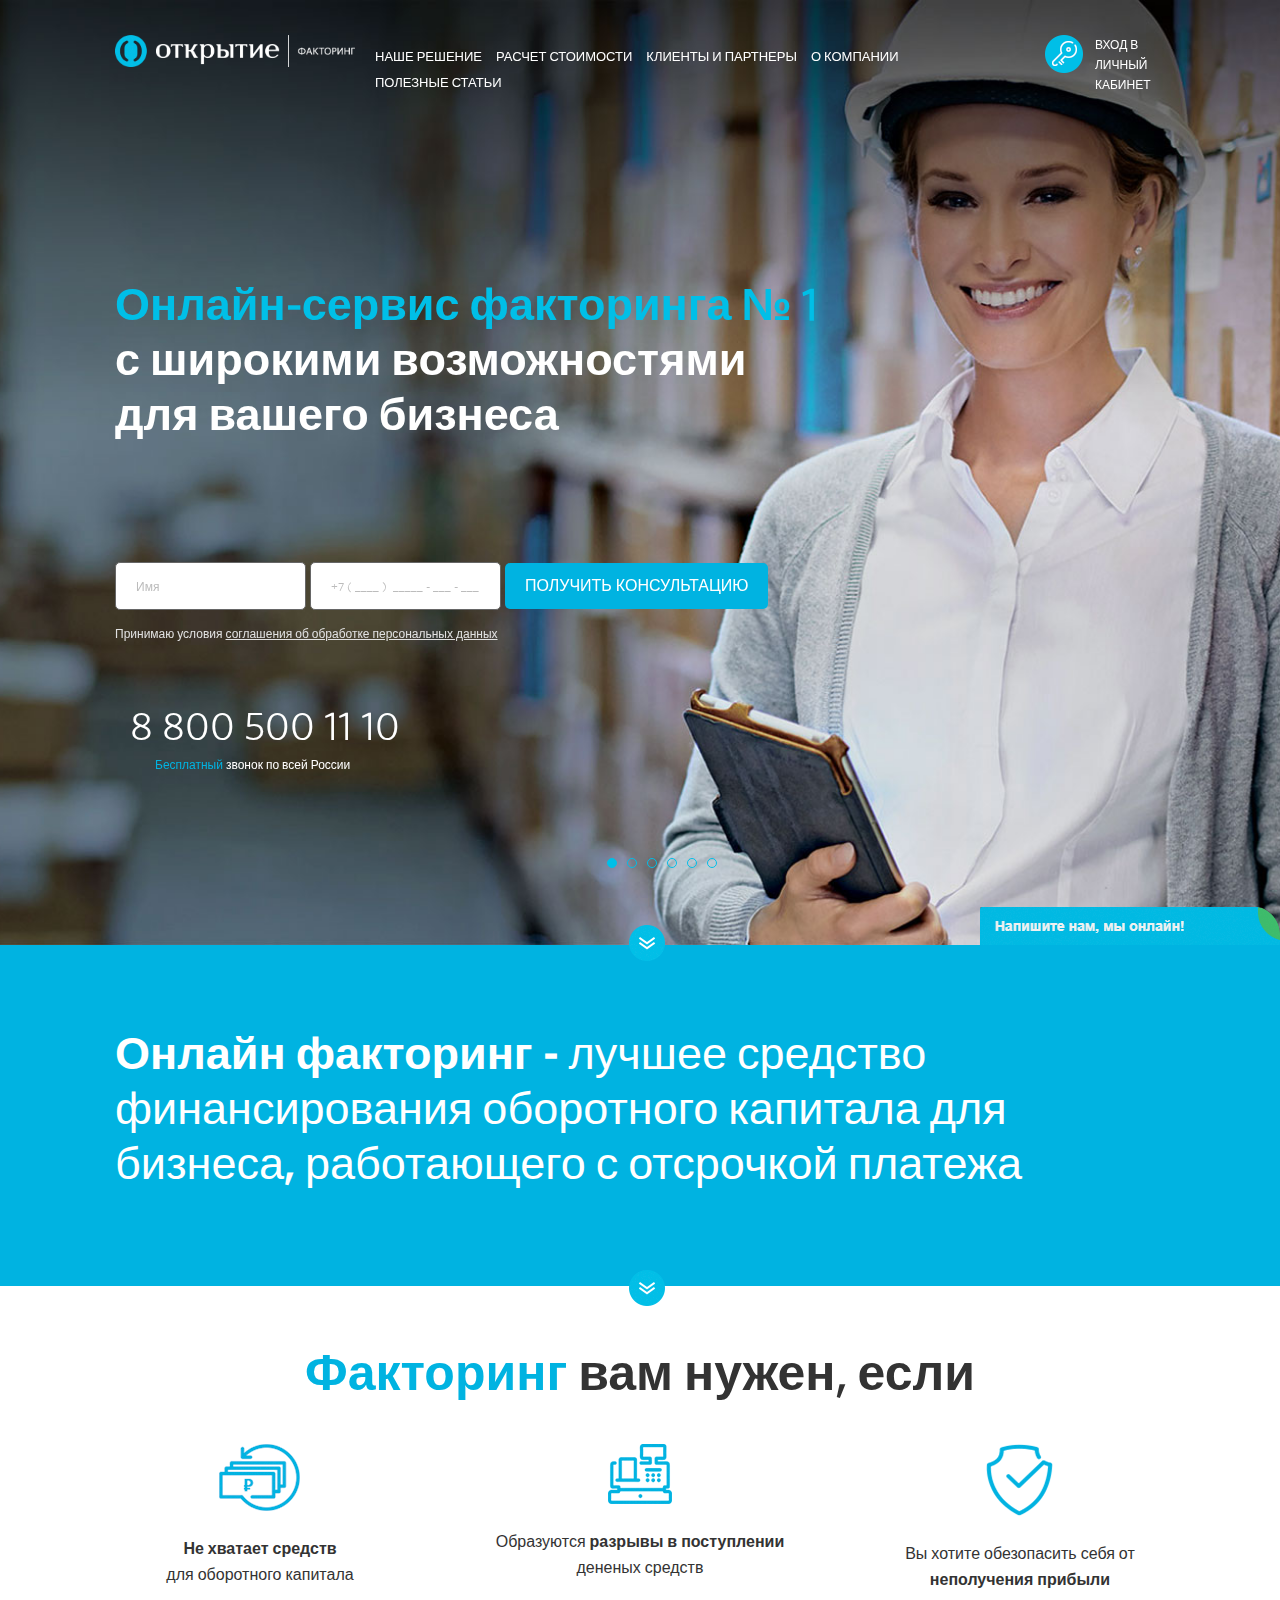
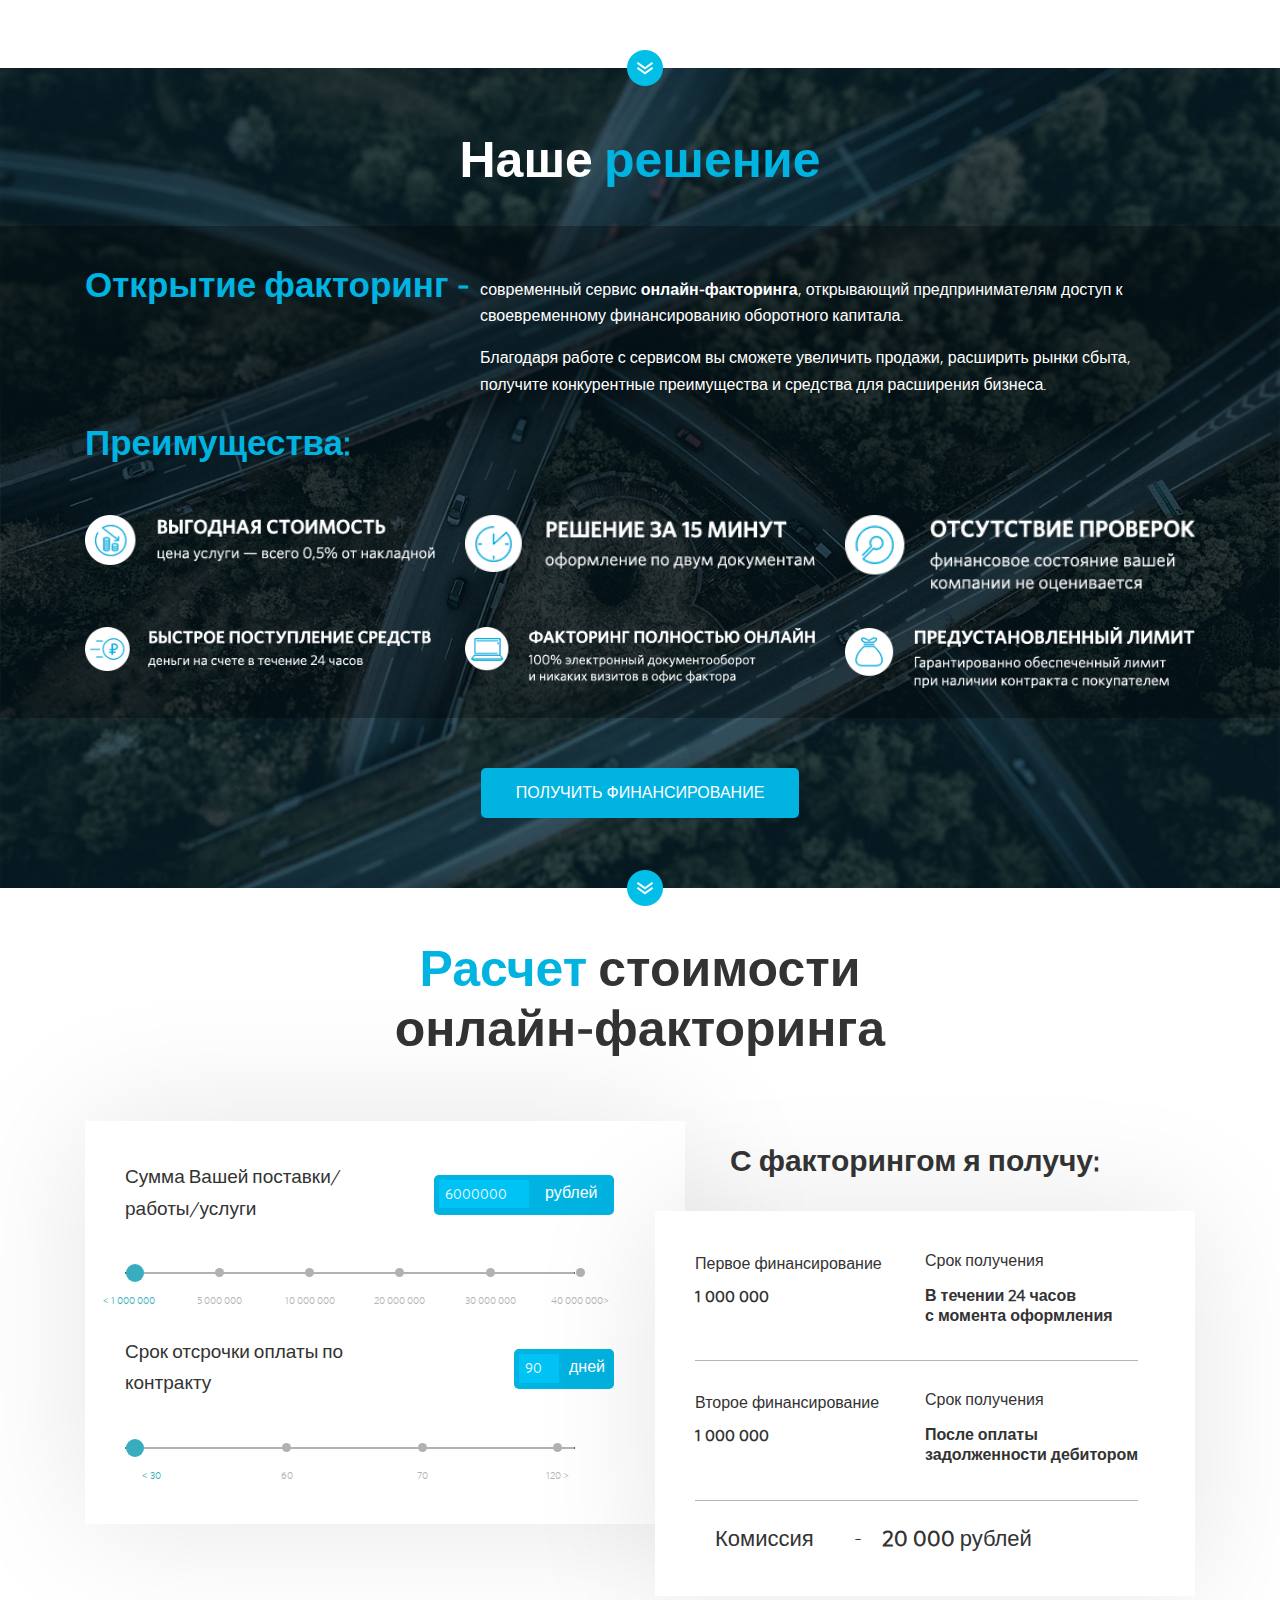
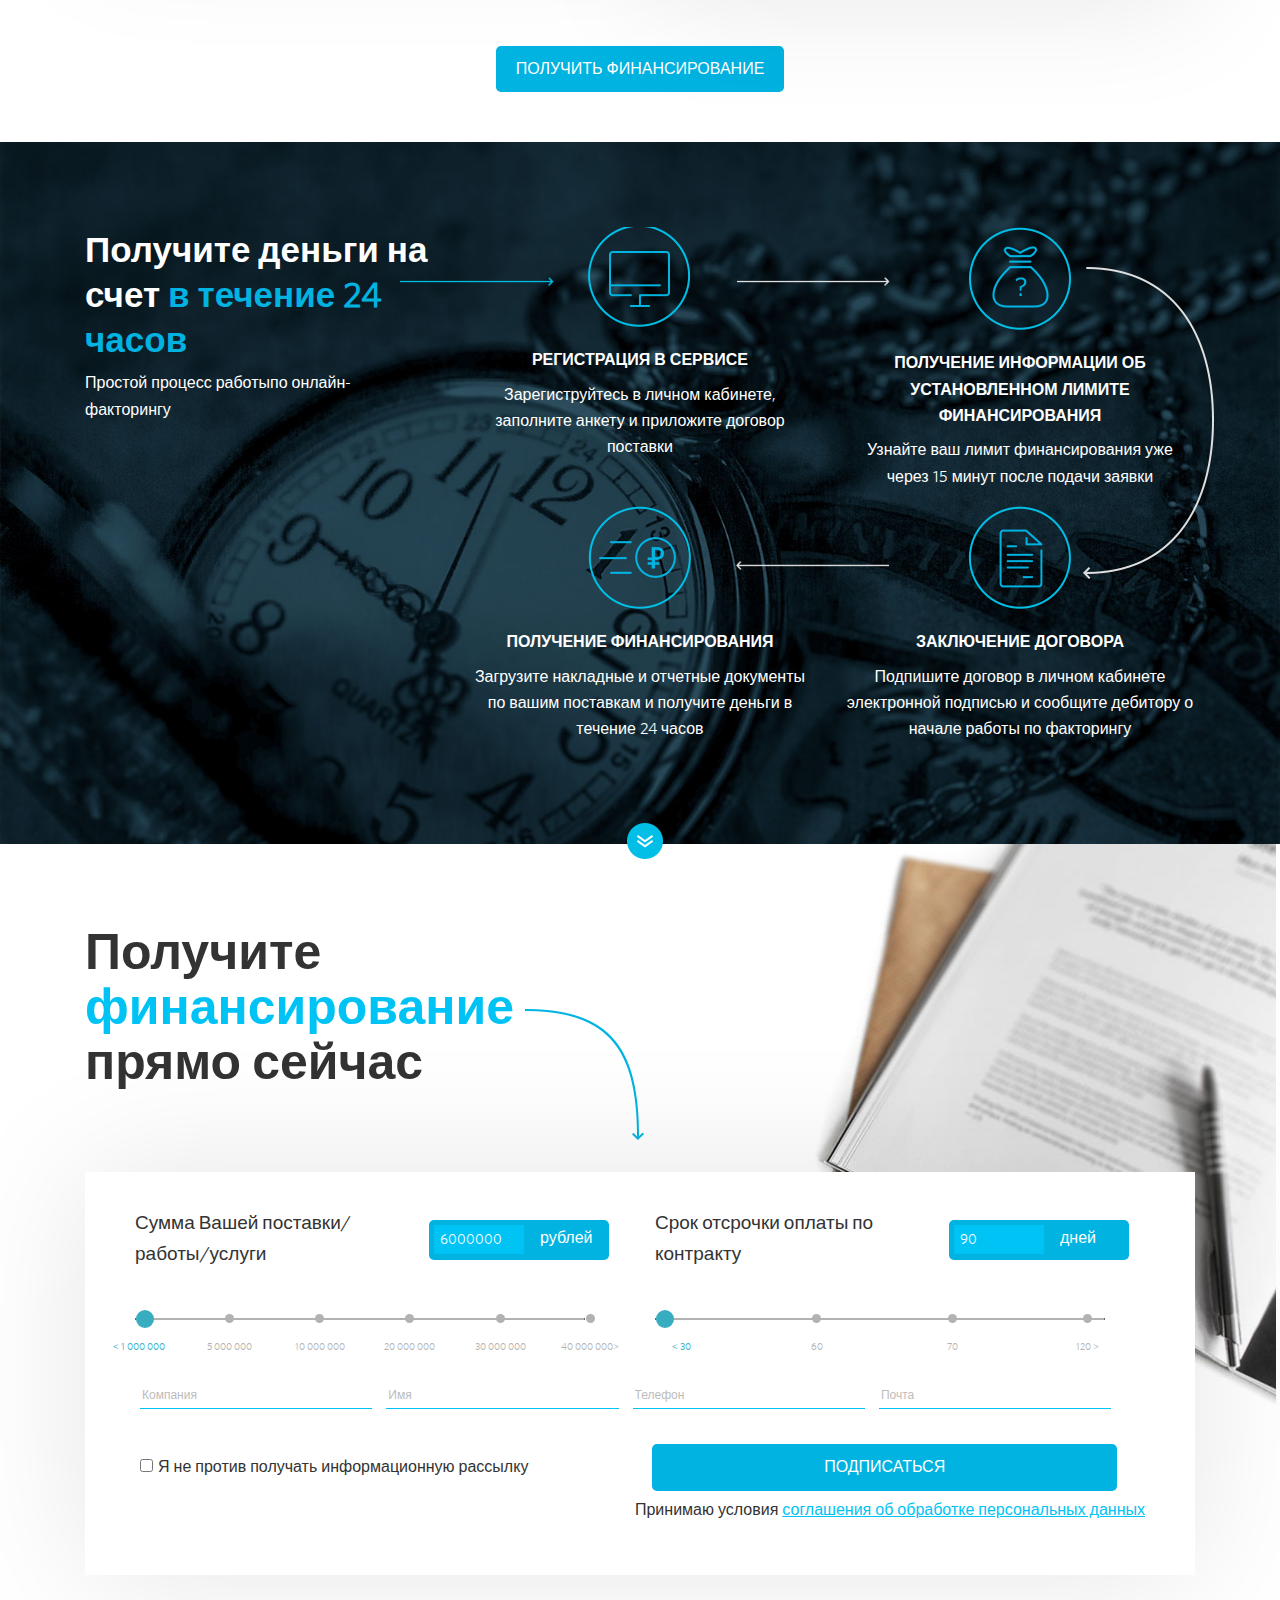
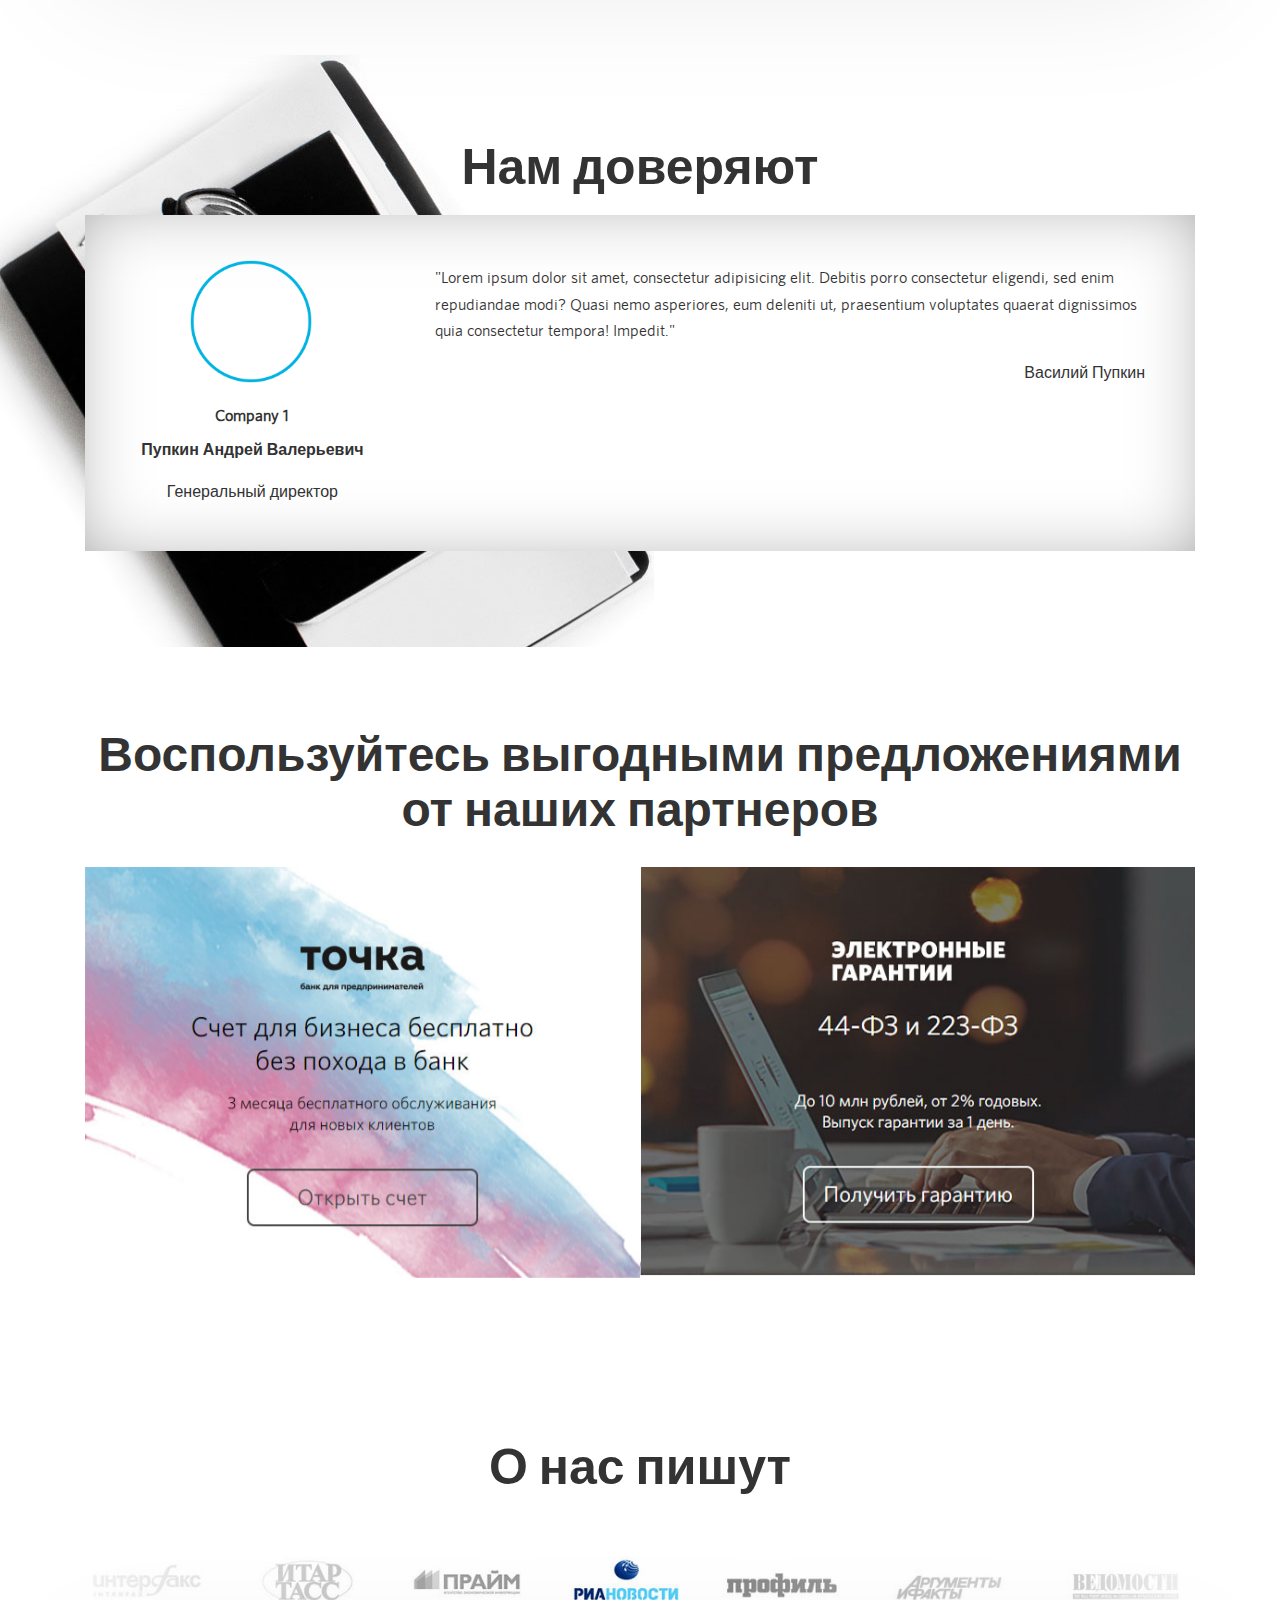
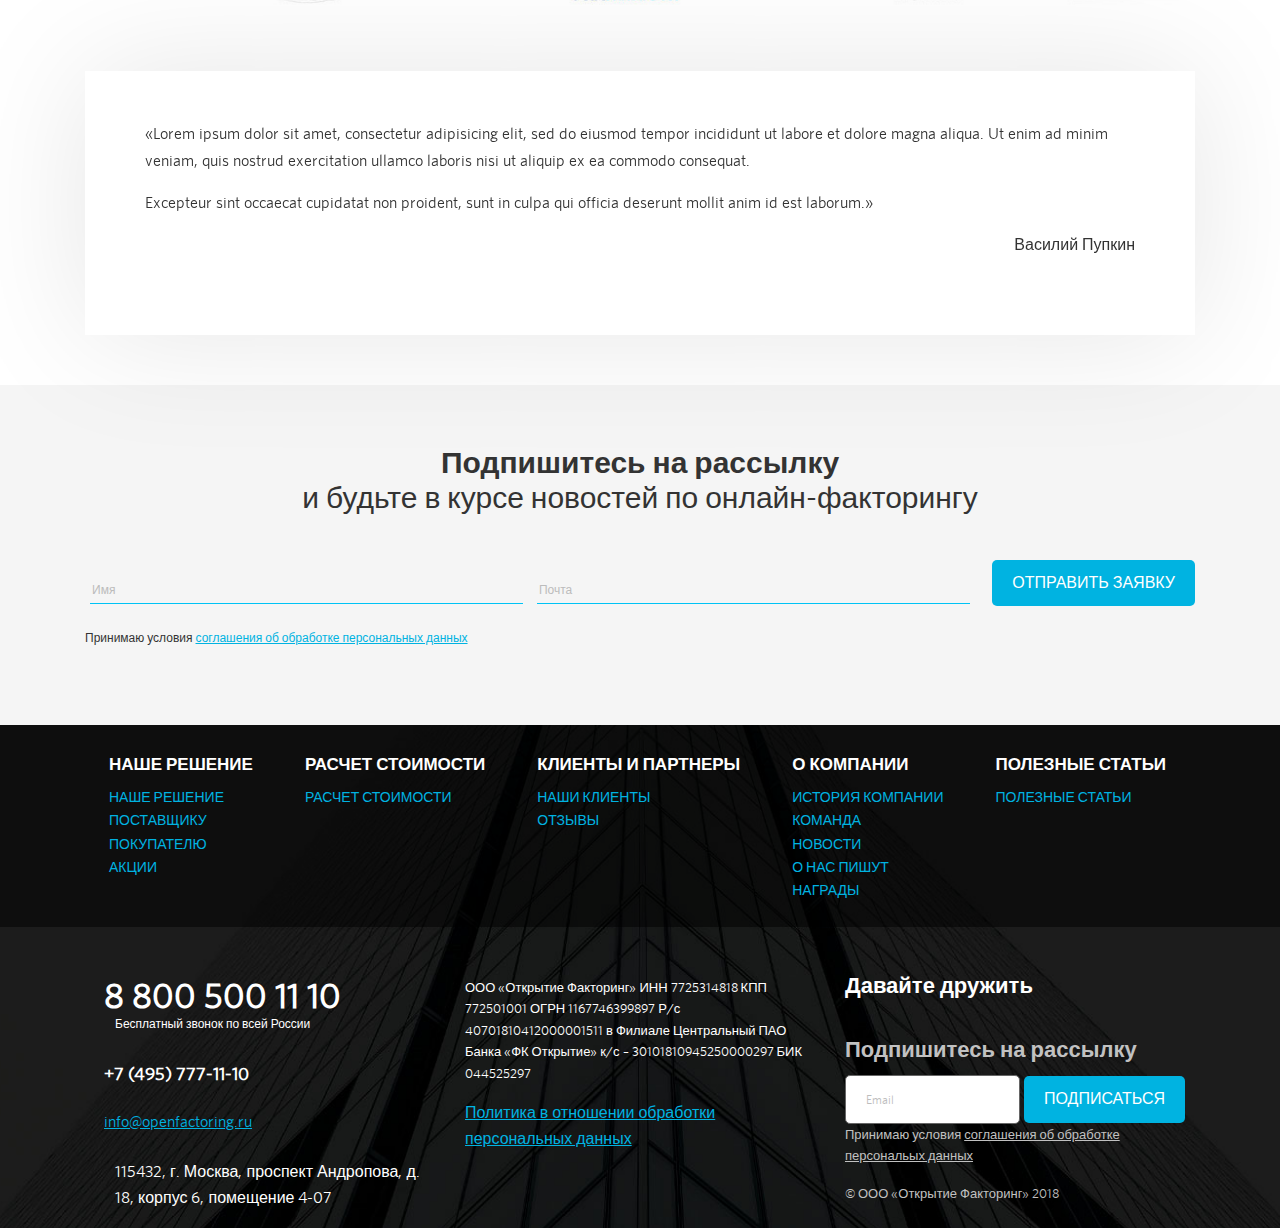
==== commit eaa0e31e: "zzz" ====
--- a/index.html
+++ b/index.html
@@ -1,22 +1,28 @@
 <!DOCTYPE html>
-<html>
+<html lang="ru">
 
 <head>
 
 	<meta charset="utf-8">
-
-	<title>HDOboi</title>
+	<!-- 	<base href="/"> -->
+
+	<title>OptimizedHTML 4</title>
 	<meta name="description" content="">
 
 	<meta http-equiv="X-UA-Compatible" content="IE=edge">
 	<meta name="viewport" content="width=device-width, initial-scale=1, maximum-scale=1">
-
+	
+	<!-- Template Basic Images Start -->
 	<meta property="og:image" content="path/to/image.jpg">
-	<link rel="shortcut icon" href="img/favicon/favicon.ico" type="image/x-icon">
-	<link rel="apple-touch-icon" href="img/favicon/apple-touch-icon.png">
-	<link rel="apple-touch-icon" sizes="72x72" href="img/favicon/apple-touch-icon-72x72.png">
-	<link rel="apple-touch-icon" sizes="114x114" href="img/favicon/apple-touch-icon-114x114.png">
-	<link href="https://maxcdn.bootstrapcdn.com/font-awesome/4.7.0/css/font-awesome.min.css" rel="stylesheet" integrity="sha384-wvfXpqpZZVQGK6TAh5PVlGOfQNHSoD2xbE+QkPxCAFlNEevoEH3Sl0sibVcOQVnN" crossorigin="anonymous">
+	<link rel="icon" href="img/favicon/favicon.ico">
+	<link rel="apple-touch-icon" sizes="180x180" href="img/favicon/apple-touch-icon-180x180.png">
+	<link rel="stylesheet" href="https://use.fontawesome.com/releases/v5.2.0/css/all.css" integrity="sha384-hWVjflwFxL6sNzntih27bfxkr27PmbbK/iSvJ+a4+0owXq79v+lsFkW54bOGbiDQ" crossorigin="anonymous">
+
+	<!-- Template Basic Images End -->
+	
+	<!-- Custom Browsers Color Start -->
+	<meta name="theme-color" content="#000">
+	<!-- Custom Browsers Color End -->
 
 	<link rel="stylesheet" href="css/main.min.css">
 
@@ -25,675 +31,666 @@
 <body>
 
 	<header>
-		<div class="top-line">
+		<div class="owl-carousel slider">
+			<div class="slide"></div>
+			<div class="slide"></div>
+			<div class="slide"></div>
+			<div class="slide"></div>
+			<div class="slide"></div>
+			<div class="slide"></div>
+		</div>
+		<div class="header-content">
+			<div class="container-fluid">
+				<div class="row">
+
+					<div class="col-6 col-sm-6 col-md-4 col-lg-3">
+						<div class="logo">
+							<a href="#"><img src="img/logo.png" alt="logo"></a>
+						</div>
+					</div>
+
+					<div class="col-7 d-none d-lg-block col-lg-7">
+						<ul class="main-mnu">
+							<li><a href="#">Наше решение</a></li>
+							<li><a href="#">Расчет стоимости</a></li>
+							<li><a href="#">Клиенты и партнеры</a></li>
+							<li><a href="#">О Компании</a></li>
+							<li><a href="#">Полезные статьи</a></li>
+						</ul>
+					</div>
+
+					<div class="col-sm-1 offset-4 col-2 offset-md-2 offset-sm-5 d-lg-none">
+						<a href="#" class="toggle-mnu hidden-lg"><span></span></a>
+					</div>
+
+					<div class="col-2 offset-md-3 offset-sm-3 col-lg-2 d-md-block d-lg-none d-none">
+						<div class="enter-hid">
+							<p>Меню</p>
+							<div class="img-wrap">
+								<img src="img/key.png" alt="key">
+							</div>
+							<a href="#">Вход в ЛК</a>
+						</div>
+					</div>
+
+					<div class="col-12 d-lg-none">
+						<ul class="hidden-mnu">
+							<li><a href="#">Преимущества</a></li>
+							<li><a href="#">Возможности</a></li>
+							<li><a href="#">Оборудование</a></li>
+							<li><a href="#">Тарифы</a></li>
+							<li><a href="#">Контакты</a></li>
+						</ul>
+					</div>
+
+					<div class="col-2 col-lg-2 d-none d-lg-block">
+						<div class="enter">
+							<div class="img-wrap">
+								<img src="img/key.png" alt="key">
+							</div>
+							<a href="#">Вход в<br>личный кабинет</a>
+						</div>
+					</div>
+
+					<div class="col-12">
+						<h1><span>Онлайн-сервис факторинга № 1</span><br>с широкими возможностями<br>для вашего бизнеса</h1>
+					</div>
+
+					<div class="col-12">
+						<form class="form">
+							<input type="hidden" name="project name" value="Site name">
+							<input type="hidden" name="admin email" value="antonprok777@gmail.com">
+							<input type="hidden" name="form subject" value="Form subject">
+							<input type="text" name="name" placeholder="Имя" required>
+							<input type="text" name="email" placeholder="+7 ( ____ )  _____ - ___ - ___" required>
+							<button>Получить Консультацию</button>
+							<p>Принимаю условия <span>соглашения об обработке персональных данных</span></p>
+						</form>
+					</div>
+
+					<div class="col-12">
+						<div class="phone">
+							<i class="fas fa-2x fa-mobile-alt"></i>
+							<a href="#">8 800 500 11 10</a>
+							<p><span>Бесплатный</span> звонок по всей России</p>
+						</div>
+					</div>
+
+				</div>
+			</div>
+		</div>
+	</header>
+
+	<div class="s-faktor">
+		<div class="write">
+			<a href="#"><img src="img/write_us.png" alt="Alt"></a>
+		</div>
+		<div class="container">
+			<div class="row">
+
+				<div class="col-12">
+					<p><strong>Онлайн факторинг</strong> - лучшее средство финансирования оборотного капитала для бизнеса, работающего с отсрочкой платежа</p>
+				</div>
+
+			</div>
+		</div>
+	</div>
+
+	<div class="s-need">
+		<h2><span>Факторинг</span> вам нужен, если</h2>
+		<div class="container">
+			<div class="row">
+
+				<div class="col-12 col-sm-4">
+					<div class="item-wrap">
+						<img src="img/money.png" alt="Alt">
+						<p><strong>Не хватает средств</strong></p><span>для оборотного капитала</span>
+					</div>
+				</div>
+
+				<div class="col-12 col-sm-4">
+					<div class="item-wrap">
+						<img src="img/razruv.png" alt="Alt">
+						<p>Образуются <strong>разрывы в поступлении</strong></p><span>дененых средств</span>
+					</div>
+				</div>
+
+				<div class="col-12 col-sm-4">
+					<div class="item-wrap">
+						<img src="img/revenue.png" alt="Alt">
+						<p>Вы хотите обезопасить себя от</p><strong>неполучения прибыли</strong>
+					</div>
+				</div>
+
+			</div>
+		</div>
+	</div>
+
+	<div class="s-solution">
+		<h2>Наше <span>решение</span></h2>
+		<div class="solution-cn">
 			<div class="container">
 				<div class="row">
-					<div class="col-md-4 col-sm-6 col-xs-12">
-						<div class="icons_head">
-							<a href="#" class="icons-wrap fb">
-								<img src="img/fb.png" alt="Alt">
-							</a>
-							<a href="#" class="icons-wrap tw">
-								<img src="img/tw.png" alt="Alt">
-							</a>
-							<a href="#" class="icons-wrap goo">
-								<img src="img/goo.png" alt="Alt">
-							</a>
-							<a href="#" class="icons-wrap inst">
-								<img src="img/inst.png" alt="Alt">
-							</a>
-							<a href="#" class="icons-wrap vk">
-								<img src="img/vk.png" alt="Alt">
-							</a>
-							<a href="#" class="icons-wrap ok">
-								<img src="img/ok.png" alt="Alt">
-							</a>
-						</div>
-					</div>
-					<div class="col-md-8 col-sm-6 col-xs-12">
-						<div class="enter_reg">
-							<div class="enter">
-								<img src="img/enter.png" alt="Alt">
-								<a href="#">Вход</a>
-							</div>
-							<div class="reg">
-								<img src="img/reg.png" alt="Alt">
-								<a href="#">Регистраиция</a>
-							</div>
-						</div>
-					</div>
-				</div>
-			</div>
-		</div>
-
-		<div class="main_head">
+					<div class="col-12">
+						<div class="top">
+							<h3>Открытие факторинг - </h3>
+							<div class="text">
+								<p>современный сервис <strong>онлайн-факторинга</strong>, открывающий предпринимателям доступ к своевременному финансированию оборотного капитала.</p>
+								<p>Благодаря работе с сервисом вы сможете увеличить продажи, расширить рынки сбыта, получите конкурентные преимущества и средства для расширения бизнеса.</p>
+							</div>
+						</div>
+					</div>
+					<div class="col-12">
+						<h3>Преимущества:</h3>
+					</div>
+					<div class="col-12 col-md-4">
+						<div class="adv-item">
+							<img src="img/adv1.png" alt="Alt">
+						</div>
+					</div>
+					<div class="col-12 col-md-4">
+						<div class="adv-item">
+							<img src="img/adv2.png" alt="Alt">
+						</div>
+					</div>
+					<div class="col-12 col-md-4">
+						<div class="adv-item">
+							<img src="img/adv3.png" alt="Alt">
+						</div>
+					</div>
+					<div class="col-12 col-md-4">
+						<div class="adv-item">
+							<img src="img/adv4.png" alt="Alt">
+						</div>
+					</div>
+					<div class="col-12 col-md-4">
+						<div class="adv-item">
+							<img src="img/adv5.png" alt="Alt">
+						</div>
+					</div>
+					<div class="col-12 col-md-4">
+						<div class="adv-item">
+							<img src="img/adv6.png" alt="Alt">
+						</div>
+					</div>
+				</div>
+			</div>
+
+		</div>
+
+		<button>Получить финансирование</button>
+	</div>
+
+	<div class="s-price">
+		<h2><span>Расчет</span> стоимости<br> онлайн-факторинга</h2>
+		<div class="container">
+			<div class="row">
+
+				<div class="col-12 col-lg-12 col-xl-6">
+					<div class="price-wrap-1">
+						<div class="sum">
+							<p>Сумма Вашей поставки/работы/услуги</p>
+							<div class="number">
+								<input type="text" placeholder="6000000">
+								<p>рублей</p>
+							</div>
+							<div class="ranger">
+								<div class="range">
+									<input type="range" min="1" max="100" steps="1" value="1">
+								</div>
+
+								<ul class="range-labels">
+									<li class="active selected">< 1 000 000</li>
+									<li>5 000 000</li>
+									<li>10 000 000</li>
+									<li>20 000 000</li>
+									<li>30 000 000</li>
+									<li>40 000 000></li>
+								</ul>
+							</div>
+						</div>
+
+						<div class="sum">
+							<p>Срок отсрочки оплаты по контракту</p>
+							<div class="number number1">
+								<input type="text" placeholder="90">
+								<p>дней</p>
+							</div>
+							<div class="ranger">
+								<div class="range">
+									<input type="range" min="1" max="100" steps="1" value="1">
+								</div>
+
+								<ul class="range-labels range-labels1">
+									<li class="active selected">< 30</li>
+									<li>60</li>
+									<li>70</li>
+									<li>120 ></li>
+								</ul>
+							</div>
+						</div>
+					</div>
+				</div>
+
+				<div class="col-12 col-lg-12 col-xl-6">
+					<div class="price-wrap-2">
+						<h3>С факторингом я получу:</h3>
+						<div class="top">
+							<div class="top-1">
+								<p>Первое финансирование </p><br><span><strong>1 000 000</strong></span>
+							</div>
+							<div class="top-2">
+								<p>Срок получения<br><span><strong>В течении 24 часов<br> с момента оформления</strong></span></p>
+							</div>
+						</div>
+						<div class="bottom">
+							<div class="bottom-1">
+								<p>Второе финансирование </p><br><span><strong>1 000 000</strong></span>
+							</div>
+							<div class="bottom-2">
+								<p>Срок получения<br><span><strong>После оплаты<br> задолженности дебитором</strong></span></p>
+							</div>
+						</div>
+						<div class="comission">
+							<p>Комиссия</p><p> - </p><span><strong>20 000 </strong></span>рублей</p> 
+						</div>
+					</div>
+				</div>
+
+			</div>
+		</div>
+		<button>Получить финансирование</button>
+
+	</div>
+
+	<div class="s-takem">
+		<div class="container">
+			<div class="row">
+				<div class="col-lg-4">
+					<div class="t-item-1">
+						<h2>Получите деньги на счет <span>в течение 24 часов</span></h2>
+						<p>Простой процесс работыпо онлайн-факторингу</p>
+						<div class="img-wrap">
+							<img src="img/blue_arrow.png" alt="alt">
+						</div>
+					</div>
+				</div>
+				<div class="col-lg-4">
+					<div class="t-item-2">
+						<div class="img-wrap">
+							<img src="img/proc1.png" alt="alt">
+						</div>
+						<h4>Регистрация в сервисе</h4>
+						<p>Зарегиструйтесь в личном кабинете, заполните анкету и приложите договор поставки</p>
+						<div class="img-wrapp">
+							<img src="img/white_arrow.png" alt="Alt">
+						</div>
+					</div>
+				</div>
+				<div class="col-lg-4">
+					<div class="t-item-3">
+						<div class="img-wrap">
+							<img src="img/proc2.png" alt="alt">
+						</div>
+						<h4>Получение информации об установленном лимите финансирования</h4>
+						<p>Узнайте ваш лимит финансирования уже через 15 минут после подачи заявки</p>
+						<div class="img-wrappp">
+							<img src="img/arr_dn.png" alt="Alt">
+						</div>
+					</div>
+				</div>
+
+				<div class="offset-lg-4 col-lg-4">
+					<div class="t-item-4">
+						<div class="img-wrap">
+							<img src="img/proc3.png" alt="alt">
+						</div>
+						<h4>Получение финансирования</h4>
+						<p>Загрузите накладные и отчетные документы по вашим поставкам и получите деньги в течение 24 часов</p>
+						<div class="img-wrapp">
+							<img src="img/arr_left.png" alt="Alt">
+						</div>
+					</div>
+				</div>
+
+				<div class="col-lg-4">
+					<div class="t-item-5">
+						<div class="img-wrap">
+							<img src="img/proc4.png" alt="alt">
+						</div>
+						<h4>Заключение договора</h4>
+						<p>Подпишите договор в личном кабинете электронной подписью и сообщите дебитору  о начале работы по факторингу</p>
+					</div>
+				</div>
+
+			</div>
+		</div>
+	</div>
+
+	<div class="s-finance">
+		<div class="container">
+			<div class="row">
+
+				<div class="col-lg-12">
+					<div class="toph2">
+						<h2>Получите <span>финансирование</span> прямо сейчас</h2>
+						<div class="img-wrap">
+							<img src="img/blue_arrow2.png" alt="Alt">
+						</div>
+					</div>
+				</div>
+
+				<div class="col-lg-12">
+					<div class="form-wrap">
+						<div class="row">
+							<div class="col-lg-6">
+								<div class="form-left">
+									<div class="sum">
+										<p>Сумма Вашей поставки/работы/услуги</p>
+										<div class="number">
+											<input type="text" placeholder="6000000">
+											<p>рублей</p>
+										</div>
+										<div class="ranger">
+											<div class="range">
+												<input type="range" min="1" max="100" steps="1" value="1">
+											</div>
+
+											<ul class="range-labels">
+												<li class="active selected">< 1 000 000</li>
+												<li>5 000 000</li>
+												<li>10 000 000</li>
+												<li>20 000 000</li>
+												<li>30 000 000</li>
+												<li>40 000 000></li>
+											</ul>
+										</div>
+									</div>
+								</div>
+							</div>
+
+							<div class="col-lg-6">
+								<div class="form-right">
+									<div class="sum">
+										<p>Срок отсрочки оплаты по контракту</p>
+										<div class="number">
+											<input type="text" placeholder="90">
+											<p>дней</p>
+										</div>
+										<div class="ranger">
+											<div class="range">
+												<input type="range" min="1" max="100" steps="1" value="1">
+											</div>
+
+											<ul class="range-labels range-labels1">
+												<li class="active selected">< 30</li>
+												<li>60</li>
+												<li>70</li>
+												<li>120 ></li>
+											</ul>
+										</div>
+									</div>
+								</div>
+							</div>
+
+							<div class="col-lg-12">
+								<div class="form-wrapp">
+									<form>
+										<!-- Hidden Required Fields -->
+										<input type="hidden" name="project_name" value="Site Name">
+										<input type="hidden" name="admin_email" value="admin@mail.com">
+										<input type="hidden" name="form_subject" value="Form Subject">
+										<!-- END Hidden Required Fields -->
+
+										<input type="text" name="Company" placeholder="Компания" required>
+										<input type="text" name="Name" placeholder="Имя" required>
+										<input type="text" name="Phone" placeholder="Телефон" required>
+										<input type="text" name="Email" placeholder="Почта" required> <br>
+										<input class="check" type="checkbox"><span>Я не против получать информационную рассылку</span>
+										<button>Подписаться</button>
+										<div class="person">
+											<p>Принимаю условия <span>соглашения об обработке персональных данных</span></p>
+										</div>
+									</form>
+								</div>
+								
+							</div>
+
+						</div>
+					</div>
+				</div>
+
+			</div>
+		</div>
+	</div>
+
+	<div class="s-feeds">
+		<div class="container">
+			<div class="row">
+
+				<div class="col-lg-12">
+					<h2>Нам доверяют</h2>
+				</div>
+
+				<div class="col-lg-12">
+					<div class="owl-carousel slider-feed">
+						<div class="slide">
+							<div class="sl-right">
+								<div class="img-wrap">
+									<img src="img/round.png" alt="Alt">
+								</div>
+								<h4>Company 1</h4>
+								<p><strong>Пупкин Андрей Валерьевич</strong></p>
+								<span>Генеральный директор</span>
+							</div>
+							<div class="sl-left">
+								<p>"Lorem ipsum dolor sit amet, consectetur adipisicing elit. Debitis porro consectetur eligendi, sed enim repudiandae modi? Quasi nemo asperiores, eum deleniti ut, praesentium voluptates quaerat dignissimos quia consectetur tempora! Impedit."</p>
+								<span>Василий Пупкин</span>
+							</div>
+						</div>
+					</div>
+				</div>
+
+			</div>
+		</div>
+	</div>
+
+	<div class="s-partners">
+		<div class="container">
+			<div class="row">
+				<div class="col-lg-12">
+					<h2>Воспользуйтесь выгодными предложениями <br>от наших партнеров</h2>
+				</div>
+				<div class="col-lg-12">
+					<div class="owl-carousel slider-2">
+						<div class="slide">
+							<img src="img/slide.jpg" alt="Alt">
+						</div>
+						<div class="slide">
+							<img src="img/slide2.jpg" alt="Alt">
+						</div>
+						<div class="slide">
+							<img src="img/slide.jpg" alt="Alt">
+						</div>
+						<div class="slide">
+							<img src="img/slide2.jpg" alt="Alt">
+						</div>
+					</div>
+				</div>
+			</div>
+		</div>	
+	</div>
+
+	<div class="s-about">
+		<div class="container">
+			<div class="row">
+
+				<div class="col-lg-12">
+					<h2>О нас пишут</h2>
+				</div>
+
+				<div class="col-lg-12">
+					<div class="img-wrap">
+						<img src="img/news.jpg" alt="Alt">
+					</div>
+				</div>
+
+				<div class="col-lg-12">
+					<div class="owl-wrap">
+						<div class="owl-carousel slider-news">
+							<div class="slide">
+								<p>«Lorem ipsum dolor sit amet, consectetur adipisicing elit, sed do eiusmod tempor incididunt ut labore et dolore magna aliqua. Ut enim ad minim veniam, quis nostrud exercitation ullamco laboris nisi ut aliquip ex ea commodo consequat.</p>
+								<p>Excepteur sint occaecat cupidatat non proident, sunt in culpa qui officia deserunt mollit anim id est laborum.»</p>
+								<span>Василий Пупкин</span>
+								<i class="fas fa-link"></i>
+							</div>
+							<div class="slide">
+								<p>«Lorem ipsum dolor sit amet, consectetur adipisicing elit, sed do eiusmod tempor incididunt ut labore et dolore magna aliqua. Ut enim ad minim veniam, quis nostrud exercitation ullamco laboris nisi ut aliquip ex ea commodo consequat.</p>
+								<p>Excepteur sint occaecat cupidatat non proident, sunt in culpa qui officia deserunt mollit anim id est laborum.»</p>
+								<span>Василий Пупкин</span>
+								<i class="fas fa-link"></i>
+							</div>
+							<div class="slide">
+								<p>«Lorem ipsum dolor sit amet, consectetur adipisicing elit, sed do eiusmod tempor incididunt ut labore et dolore magna aliqua. Ut enim ad minim veniam, quis nostrud exercitation ullamco laboris nisi ut aliquip ex ea commodo consequat.</p>
+								<p>Excepteur sint occaecat cupidatat non proident, sunt in culpa qui officia deserunt mollit anim id est laborum.»</p>
+								<span>Василий Пупкин</span>
+								<i class="fas fa-link"></i>
+							</div>
+						</div>
+					</div>
+					
+				</div>
+
+			</div>
+		</div>
+	</div>
+
+	<div class="s-sign">
+		<div class="container">
+			<div class="row">
+				<div class="col-lg-12">
+					<h2>Подпишитесь на рассылку<br><span>и будьте в курсе новостей по онлайн-факторингу</span></h2>
+				</div>
+				<div class="col-lg-12">
+					<form class="form-2">
+						<!-- Hidden Required Fields -->
+						<input type="hidden" name="project_name" value="Site Name">
+						<input type="hidden" name="admin_email" value="admin@mail.com">
+						<input type="hidden" name="form_subject" value="Form Subject">
+						<!-- END Hidden Required Fields -->
+
+						<input type="text" name="Name" placeholder="Имя" required>
+						<input type="text" name="Email" placeholder="Почта" required> <br>
+						<button>Отправить заявку</button>
+						<p>Принимаю условия <span>соглашения об обработке персональных данных</span>
+						</form>
+					</div>
+				</div>
+			</div>
+		</div>
+
+	</div>
+
+	<footer>
+		<div class="bot-mnu-wrap">
 			<div class="container">
 				<div class="row">
-
-					<div class="col-md-2 col-sm-3 col-xs-3">
-						<div class="logo">
-							<a href="#" class="img-wrap img-responsive">
-								<img src="img/logo.png" alt="Alt">
-							</a>
-						</div>
-					</div>
-
-					<div class="col-md-10 col-sm-9 col-xs-7">
-						<div class="main_mnu">
-							<ul>
-								<li><a href="#">Темы</a></li>
-								<li><a href="#">Скины</a></li>
-								<li><a href="#">Иконки</a></li>
-								<li><a href="#">Обои</a></li>
-								<li><a href="#">Курсоры</a></li>
-								<li><a href="#">Разное</a></li>
-								<li><a href="#">Форум</a></li>
-								<li><a href="#">FAQ</a></li>
-								<li><a href="#"><i class="fa fa-search" aria-hidden="true"></i></a></li>
-							</ul>
-						</div>
-					</div>
-
-					<div class="col-xs-2">
-						<a href="#" class="toggle-mnu hidden-lg hidden-md hidden-sm"><span></span></a>
-					</div>
-
-					<div class="hidden-lg hidden-md hidden-sm col-xs-12">
-						<div class="main_mnu_hidden">
-							<ul>
-								<li><a href="#">Темы</a></li>
-								<li><a href="#">Скины</a></li>
-								<li><a href="#">Иконки</a></li>
-								<li><a href="#">Обои</a></li>
-								<li><a href="#">Курсоры</a></li>
-								<li><a href="#">Разное</a></li>
-								<li><a href="#">Форум</a></li>
-								<li><a href="#">FAQ</a></li>
-								<li><a href="#"><i class="fa fa-search" aria-hidden="true"></i></a></li>
-							</ul>
-						</div>
-					</div>
-
-				</div>
-			</div>
-			
-		</div>
-
-		<div class="banner_top">
+					<div class="d-none d-md-block col-md-12 col-lg-12">
+						<div class="bot-mnu">
+							<h4>Наше решение</h4>
+							<a ref="#">Наше решение</a>
+							<a ref="#">Поставщику</a>
+							<a ref="#">Покупателю</a>
+							<a ref="#">Акции</a>
+						</div>
+						<div class="bot-mnu">
+							<h4>Расчет стоимости</h4>
+							<a ref="#">Расчет стоимости</a>
+						</div>
+						<div class="bot-mnu">
+							<h4>Клиенты и партнеры</h4>
+							<a ref="#">Наши клиенты</a>
+							<a ref="#">Отзывы</a>
+						</div>
+						<div class="bot-mnu">
+							<h4>О компании</h4>
+							<a ref="#">История компании</a>
+							<a ref="#">Команда</a>
+							<a ref="#">Новости</a>
+							<a ref="#">О нас пишут</a>
+							<a ref="#">Награды</a>
+						</div>
+						<div class="bot-mnu">
+							<h4>Полезные статьи</h4>
+							<a ref="#">Полезные статьи</a>
+						</div>
+					</div>
+				</div>
+			</div>
+		</div>
+
+		<div class="f-content">
 			<div class="container">
 				<div class="row">
-					<div class="col-md-12">
-						<a href="#" class="img-wrap img-responsive">
-							<img src="img/banner_top.png" alt="Alt">
-						</a>
-					</div>
-				</div>
-			</div>
-		</div>
-
-		<div class="container">
-			<div class="row">
-				<div class="col-md-12">
-					<div class="page_name">
-						<div class="a_wrap">
-							<a href="#">Главная</a>
-						</div>
-					</div>
-				</div>
-			</div>
-		</div>
-		
-	</header>
-
-	<div class="main_content">
-
-		<div class="sort">
-			<div class="container">
-				<div class="row">
-					<div class="col-md-offset-4 col-md-8">
-						<p>Сортировать по:</p>
-						<a href="#">Дате</a>
-						<a href="#">Рейтингу</a>
-						<a href="#">Скачиваниям</a>
-						<a href="#">Комментариям</a>
-						<a href="#">Разрешению</a>
-					</div>
-				</div>
-			</div>
-		</div>
-
-		<div class="container">
-			<div class="row">
-				<div class="col-md-12">
-					<a href="#" class="up">К выбору категории</a>
-				</div>
-				<div class="col-md-3 col-sm-3 col-xs-3">
-					<aside>
-						<ul>
-							<li><a href="../wallpaper.html">Автомобили</a><span>566</span></li>
-							<li><a href="#">Мотоциклы</a><span>76</span></li>
-							<li><a href="#">Компьютеры</a><span>320</span></li>
-							<li><a href="#">3D обои</a><span>222</span></li>
-							<li><a href="#">Графика</a><span>414</span></li>
-							<li><a href="#">Природа</a><span>379</span></li>
-							<li><a href="#">Игры</a><span>407</span></li>
-							<li><a href="#">Музыка</a><span>265</span></li>
-							<li><a href="#">Фильмы</a><span>598</span></li>
-							<li><a href="#">Спорт</a><span>93</span></li>
-							<li><a href="#">Пейзажи</a><span>280</span></li>
-							<li><a href="#">Космос</a><span>71</span></li>
-							<li><a href="#">Девушки</a><span>201</span></li>
-							<li><a href="#">Животные</a><span>181</span></li>
-							<li><a href="#">Города</a><span>81</span></li>
-							<li><a href="#">Аниме</a><span>240</span></li>
-							<li><a href="#">Разные</a><span>60</span></li>
-						</ul>
-						<div class="banner_aside">
-							<div class="img_wrap img-responsive">
-								<a href="#">
-									<img src="img/banner_aside.png" alt="Alt">
-								</a>
-							</div>
-						</div>
-					</aside>
-				</div>
-				<div class="col-md-9 col-sm-9 col-xs-9">
-					<section class="content">
-						<div class="row">
-
-							<div class="col-md-4 col-sm-4 col-xs-12">
-								<div class="item_wrap">
-									<div class="img_wrap img-responsive">
-										<a href="#"><img src="img/item_1.png" alt="Alt"></a>
-									</div>
-									<p>1920 x 1080</p>
-									<div class="eye">
-										<a href="#"><i class="fa fa-eye" aria-hidden="true"></i></a>
-										<span>785</span>
-									</div>
-									<div class="like">
-										<a href="#"><i class="fa fa-heart" aria-hidden="true"></i></a>
-										<span>245</span>
-									</div>
-								</div>
-							</div>
-
-							<div class="col-md-4 col-sm-4 col-xs-12">
-								<div class="item_wrap">
-									<div class="img_wrap img-responsive">
-										<a href="#"><img src="img/item_2.png" alt="Alt"></a>
-									</div>
-									<p>1920 x 1080</p>
-									<div class="eye">
-										<a href="#"><i class="fa fa-eye" aria-hidden="true"></i></a>
-										<span>785</span>
-									</div>
-									<div class="like">
-										<a href="#"><i class="fa fa-heart" aria-hidden="true"></i></a>
-										<span>245</span>
-									</div>
-								</div>
-							</div>
-
-							<div class="col-md-4 col-sm-4 col-xs-12">
-								<div class="item_wrap">
-									<div class="img_wrap img-responsive">
-										<a href="#"><img src="img/item_3.png" alt="Alt"></a>
-									</div>
-									<p>1920 x 1080</p>
-									<div class="eye">
-										<a href="#"><i class="fa fa-eye" aria-hidden="true"></i></a>
-										<span>785</span>
-									</div>
-									<div class="like">
-										<a href="#"><i class="fa fa-heart" aria-hidden="true"></i></a>
-										<span>245</span>
-									</div>
-								</div>
-							</div>
-
-							<div class="col-md-12 col-sm-12 hidden-xs">
-								<div class="img_after_wrap img-responsive">
-									<img src="img/item_after.png" alt="Alt">
-								</div>
-							</div>
-
-							<div class="col-md-4 col-sm-4 col-xs-12">
-								<div class="item_wrap">
-									<div class="img_wrap img-responsive">
-										<a href="#"><img src="img/item_4.png" alt="Alt"></a>
-									</div>
-									<p>1920 x 1080</p>
-									<div class="eye">
-										<a href="#"><i class="fa fa-eye" aria-hidden="true"></i></a>
-										<span>785</span>
-									</div>
-									<div class="like">
-										<a href="#"><i class="fa fa-heart" aria-hidden="true"></i></a>
-										<span>245</span>
-									</div>
-								</div>
-							</div>
-
-							<div class="col-md-4 col-sm-4 col-xs-12">
-								<div class="item_wrap">
-									<div class="img_wrap img-responsive">
-										<a href="#"><img src="img/item_5.png" alt="Alt"></a>
-									</div>
-									<p>1920 x 1080</p>
-									<div class="eye">
-										<a href="#"><i class="fa fa-eye" aria-hidden="true"></i></a>
-										<span>785</span>
-									</div>
-									<div class="like">
-										<a href="#"><i class="fa fa-heart" aria-hidden="true"></i></a>
-										<span>245</span>
-									</div>
-								</div>
-							</div>
-
-							<div class="col-md-4 col-sm-4 col-xs-12">
-								<div class="item_wrap">
-									<div class="img_wrap img-responsive">
-										<a href="#"><img src="img/item_6.png" alt="Alt"></a>
-									</div>
-									<p>1920 x 1080</p>
-									<div class="eye">
-										<a href="#"><i class="fa fa-eye" aria-hidden="true"></i></a>
-										<span>785</span>
-									</div>
-									<div class="like">
-										<a href="#"><i class="fa fa-heart" aria-hidden="true"></i></a>
-										<span>245</span>
-									</div>
-								</div>
-							</div>
-
-							<div class="col-md-12 col-sm-12 hidden-xs">
-								<div class="img_after_wrap img-responsive">
-									<img src="img/item_after.png" alt="Alt">
-								</div>
-							</div>
-
-							<div class="col-md-4 col-sm-4 col-xs-12">
-								<div class="item_wrap">
-									<div class="img_wrap img-responsive">
-										<a href="#"><img src="img/item_4.png" alt="Alt"></a>
-									</div>
-									<p>1920 x 1080</p>
-									<div class="eye">
-										<a href="#"><i class="fa fa-eye" aria-hidden="true"></i></a>
-										<span>785</span>
-									</div>
-									<div class="like">
-										<a href="#"><i class="fa fa-heart" aria-hidden="true"></i></a>
-										<span>245</span>
-									</div>
-								</div>
-							</div>
-
-							<div class="col-md-4 col-sm-4 col-xs-12">
-								<div class="item_wrap">
-									<div class="img_wrap img-responsive">
-										<a href="#"><img src="img/item_5.png" alt="Alt"></a>
-									</div>
-									<p>1920 x 1080</p>
-									<div class="eye">
-										<a href="#"><i class="fa fa-eye" aria-hidden="true"></i></a>
-										<span>785</span>
-									</div>
-									<div class="like">
-										<a href="#"><i class="fa fa-heart" aria-hidden="true"></i></a>
-										<span>245</span>
-									</div>
-								</div>
-							</div>
-
-							<div class="col-md-4 col-sm-4 col-xs-12">
-								<div class="item_wrap">
-									<div class="img_wrap img-responsive">
-										<a href="#"><img src="img/item_6.png" alt="Alt"></a>
-									</div>
-									<p>1920 x 1080</p>
-									<div class="eye">
-										<a href="#"><i class="fa fa-eye" aria-hidden="true"></i></a>
-										<span>785</span>
-									</div>
-									<div class="like">
-										<a href="#"><i class="fa fa-heart" aria-hidden="true"></i></a>
-										<span>245</span>
-									</div>
-								</div>
-							</div>
-
-							<div class="col-md-12 col-sm-12 hidden-xs">
-								<div class="img_after_wrap img-responsive">
-									<img src="img/item_after.png" alt="Alt">
-								</div>
-							</div>
-
-							<div class="col-md-4 col-sm-4 col-xs-12">
-								<div class="item_wrap">
-									<div class="img_wrap img-responsive">
-										<a href="#"><img src="img/item_4.png" alt="Alt"></a>
-									</div>
-									<p>1920 x 1080</p>
-									<div class="eye">
-										<a href="#"><i class="fa fa-eye" aria-hidden="true"></i></a>
-										<span>785</span>
-									</div>
-									<div class="like">
-										<a href="#"><i class="fa fa-heart" aria-hidden="true"></i></a>
-										<span>245</span>
-									</div>
-								</div>
-							</div>
-
-							<div class="col-md-4 col-sm-4 col-xs-12">
-								<div class="item_wrap">
-									<div class="img_wrap img-responsive">
-										<a href="#"><img src="img/item_5.png" alt="Alt"></a>
-									</div>
-									<p>1920 x 1080</p>
-									<div class="eye">
-										<a href="#"><i class="fa fa-eye" aria-hidden="true"></i></a>
-										<span>785</span>
-									</div>
-									<div class="like">
-										<a href="#"><i class="fa fa-heart" aria-hidden="true"></i></a>
-										<span>245</span>
-									</div>
-								</div>
-							</div>
-
-							<div class="col-md-4 col-sm-4 col-xs-12">
-								<div class="item_wrap">
-									<div class="img_wrap img-responsive">
-										<a href="#"><img src="img/item_6.png" alt="Alt"></a>
-									</div>
-									<p>1920 x 1080</p>
-									<div class="eye">
-										<a href="#"><i class="fa fa-eye" aria-hidden="true"></i></a>
-										<span>785</span>
-									</div>
-									<div class="like">
-										<a href="#"><i class="fa fa-heart" aria-hidden="true"></i></a>
-										<span>245</span>
-									</div>
-								</div>
-							</div>
-
-							<div class="col-md-12 col-sm-12 hidden-xs">
-								<div class="img_after_wrap img-responsive">
-									<img src="img/item_after.png" alt="Alt">
-								</div>
-							</div>
-
-							<div class="col-md-4 col-sm-4 col-xs-12">
-								<div class="item_wrap">
-									<div class="img_wrap img-responsive">
-										<a href="#"><img src="img/item_4.png" alt="Alt"></a>
-									</div>
-									<p>1920 x 1080</p>
-									<div class="eye">
-										<a href="#"><i class="fa fa-eye" aria-hidden="true"></i></a>
-										<span>785</span>
-									</div>
-									<div class="like">
-										<a href="#"><i class="fa fa-heart" aria-hidden="true"></i></a>
-										<span>245</span>
-									</div>
-								</div>
-							</div>
-
-							<div class="col-md-4 col-sm-4 col-xs-12">
-								<div class="item_wrap">
-									<div class="img_wrap img-responsive">
-										<a href="#"><img src="img/item_5.png" alt="Alt"></a>
-									</div>
-									<p>1920 x 1080</p>
-									<div class="eye">
-										<a href="#"><i class="fa fa-eye" aria-hidden="true"></i></a>
-										<span>785</span>
-									</div>
-									<div class="like">
-										<a href="#"><i class="fa fa-heart" aria-hidden="true"></i></a>
-										<span>245</span>
-									</div>
-								</div>
-							</div>
-
-							<div class="col-md-4 col-sm-4 col-xs-12">
-								<div class="item_wrap">
-									<div class="img_wrap img-responsive">
-										<a href="#"><img src="img/item_6.png" alt="Alt"></a>
-									</div>
-									<p>1920 x 1080</p>
-									<div class="eye">
-										<a href="#"><i class="fa fa-eye" aria-hidden="true"></i></a>
-										<span>785</span>
-									</div>
-									<div class="like">
-										<a href="#"><i class="fa fa-heart" aria-hidden="true"></i></a>
-										<span>245</span>
-									</div>
-								</div>
-							</div>
-
-							<div class="col-md-12 col-sm-12 hidden-xs">
-								<div class="img_after_wrap img-responsive">
-									<img src="img/item_after.png" alt="Alt">
-								</div>
-							</div>
-
-							<div class="col-md-4 col-sm-4 col-xs-12">
-								<div class="item_wrap">
-									<div class="img_wrap img-responsive">
-										<a href="#"><img src="img/item_4.png" alt="Alt"></a>
-									</div>
-									<p>1920 x 1080</p>
-									<div class="eye">
-										<a href="#"><i class="fa fa-eye" aria-hidden="true"></i></a>
-										<span>785</span>
-									</div>
-									<div class="like">
-										<a href="#"><i class="fa fa-heart" aria-hidden="true"></i></a>
-										<span>245</span>
-									</div>
-								</div>
-							</div>
-
-							<div class="col-md-4 col-sm-4 col-xs-12">
-								<div class="item_wrap">
-									<div class="img_wrap img-responsive">
-										<a href="#"><img src="img/item_5.png" alt="Alt"></a>
-									</div>
-									<p>1920 x 1080</p>
-									<div class="eye">
-										<a href="#"><i class="fa fa-eye" aria-hidden="true"></i></a>
-										<span>785</span>
-									</div>
-									<div class="like">
-										<a href="#"><i class="fa fa-heart" aria-hidden="true"></i></a>
-										<span>245</span>
-									</div>
-								</div>
-							</div>
-
-							<div class="col-md-4 col-sm-4 col-xs-12">
-								<div class="item_wrap">
-									<div class="img_wrap img-responsive">
-										<a href="#"><img src="img/item_6.png" alt="Alt"></a>
-									</div>
-									<p>1920 x 1080</p>
-									<div class="eye">
-										<a href="#"><i class="fa fa-eye" aria-hidden="true"></i></a>
-										<span>785</span>
-									</div>
-									<div class="like">
-										<a href="#"><i class="fa fa-heart" aria-hidden="true"></i></a>
-										<span>245</span>
-									</div>
-								</div>
-							</div>
-
-							<div class="col-md-12 col-sm-12 col-xs-12">
-								<div class="pagination">
-									<ul>
-										<li><a href="#">1</a></li>
-										<li><a href="#">2</a></li>
-										<li><a href="#">3</a></li>
-										<li><a href="#">4</a></li>
-										<li><a href="#">5</a></li>
-										<li><a href="#">...</a></li>
-										<li><a href="#">27</a></li>
-										<li><a href="#">28</a></li>
-										<li><a href="#">29</a></li>
-									</ul>
-								</div>
-							</div>
-
-						</div>
-
-					</section>
-				</div>
-			</div>
-		</div>
-	</div>
-
-	<section class="banner_bottom">
-		<div class="container">
-			<div class="row">
-				<div class="col-md-12">
-					<div class="img-responsive">
-						<img src="img/name_page_bg.png" alt="Alt">
-					</div>
-					<div class="banner_wrap">
-						<div class="img-responsive">
-							<a href="#">
-								<img src="img/banner_top.png" alt="Alt">
-							</a>
-						</div>
-					</div>
-				</div>
-			</div>
-		</div>
-	</section>
-
-	<footer>
-		<div class="adress">
-			<div class="container">
-				<div class="row">
-
-					<div class="col-md-3 col-sm-6 col-xs-12">
-						<a href="#" class="logo-footer">
-							<img src="img/logo_footer.png" alt="Alt">
-						</a>
-						<p>Вы можете связаться с администрацией ресурса следующими способами:</p>
-						<div class="mail">
-							<i class="fa fa-envelope" aria-hidden="true"></i>
-							<a href="mailto:antonprok777@gmail.com">Личное сообщение</a>
-						</div>
-						<div class="comment">
-							<i class="fa fa-comment" aria-hidden="true"></i>
-							<a href="mailto:antonprok777@gmail.com">Форма обратной связи</a>
-						</div>
-						<div class="icons_footer">
-							<a href="#" class="icons-wrap fb">
-								<i class="fa fa-facebook" aria-hidden="true"></i>
-							</a>
-							<a href="#" class="icons-wrap tw">
-								<i class="fa fa-twitter" aria-hidden="true"></i>
-							</a>
-							<a href="#" class="icons-wrap goo">
-								<i class="fa fa-google-plus-official" aria-hidden="true"></i>
-							</a>
-							<a href="#" class="icons-wrap inst">
-								<i class="fa fa-instagram" aria-hidden="true"></i>
-							</a>
-							<a href="#" class="icons-wrap vk">
-								<i class="fa fa-vk" aria-hidden="true"></i>
-							</a>
-							<a href="#" class="icons-wrap ok">
-								<i class="fa fa-odnoklassniki" aria-hidden="true"></i>
-							</a>
-						</div>
-					</div>
-
-					<div class="col-md-3 col-sm-6 hidden-xs">
-						<div class="statistic">
-							<h4>Статистика сайта</h4>
-							<div class="all">
-								<i class="fa fa-users" aria-hidden="true"></i>
-								<p>Онлайн всего: <span>68</span></p>
-							</div>
-							<div class="guests">
-								<i class="fa fa-user-secret" aria-hidden="true"></i>
-								<p>Гостей: <span>221</span></p>
-							</div>
-							<div class="users">
-								<i class="fa fa-user" aria-hidden="true"></i>
-								<p>Пользователей: <span>51</span></p>
-							</div>
-							<input type="text" required>
-							<a href="#" class="button">Поиск</a>
-						</div>
-					</div>
-
-					<div class="col-md-6 hidden-sm hidden-xs">
-						<div class="new_wall">
-							<h4>Новые обои</h4>
-							<div class="img-wrap img-responsive">
-								<a href="#">
-									<img src="img/item_1.png" alt="Alt">
-								</a>
-							</div>
-							<div class="img-wrap img-responsive">
-								<a href="#">
-									<img src="img/item_1.png" alt="Alt">
-								</a>
-							</div>
-							<div class="img-wrap img-responsive">
-								<a href="#">
-									<img src="img/item_1.png" alt="Alt">
-								</a>
-							</div>
-							<div class="img-wrap img-responsive">
-								<a href="#">
-									<img src="img/item_1.png" alt="Alt">
-								</a>
-							</div>
-							<div class="img-wrap img-responsive">
-								<a href="#">
-									<img src="img/item_1.png" alt="Alt">
-								</a>
-							</div>
-							<div class="img-wrap img-responsive">
-								<a href="#">
-									<img src="img/item_1.png" alt="Alt">
-								</a>
-							</div>
-						</div>
-					</div>
-
-				</div>
-			</div>
-		</div>
-
-		<div class="rights">
-			<div class="container">
-				<div class="row">
-					<div class="col-md-6 col-sm-6 col-xs-12">
-						<p>2017 - HDOBOI. Все права защищены.</p>
-					</div>
-					<div class="col-md-6 col-sm-6 hidden-xs">
-						<div class="up">
-							<a href="#">Наверх <i class="fa fa-angle-up" aria-hidden="true"></i></a>
-						</div>
-					</div>
-				</div>
-			</div>
-		</div>
+
+					<div class="col-lg-4">
+						<div class="contacts">
+							<div class="phone">
+								<i class="fas fa-mobile-alt"></i>
+								<a href="#">8 800 500 11 10</a>
+							</div>
+							<p>Бесплатный звонок по всей России</p>
+							<div class="phone2">
+								<i class="fas fa-mobile-alt"></i>
+								<a href="#">+7 (495) 777-11-10</a>
+							</div>
+							<div class="mail">
+								<i class="far fa-envelope"></i>
+								<a href="#">info@openfactoring.ru</a>
+							</div>
+							<div class="adress">
+								<i class="fas fa-map-marker-alt"></i>
+								<p>115432, г. Москва, проспект Андропова, д. 18, корпус 6, помещение 4-07 </p>
+							</div>
+						</div>
+					</div>
+
+					<div class="col-lg-4">
+						<div class="f-text">
+							<p>ООО «Открытие Факторинг»
+								ИНН 7725314818
+								КПП 772501001
+								ОГРН 1167746399897
+								Р/с 40701810412000001511
+								в Филиале Центральный ПАО Банка «ФК Открытие»
+								к/с – 30101810945250000297
+							БИК 044525297</p>
+							<span>Политика в отношении обработки персональных данных</span>
+						</div>
+					</div>
+
+					<div class="col-lg-4">
+						<div class="f-form">
+							<h4>Давайте дружить</h4>
+							<div class="socials">
+								<a href="#"><i class="fab fa-2x fa-vk"></i></a>
+								<a href="#"><i class="fab fa-2x fa-facebook-f"></i></a>
+								<a href="#"><i class="fab fa-2x fa-instagram"></i></a>
+							</div>
+							<h5>Подпишитесь на рассылку</h5>
+							<form>
+								<input type="text" name="Email" placeholder="Email" required>
+								<button>Подписаться</button>
+							</form>
+							<p>Принимаю условия <span>соглашения об обработке персональых данных </span></p>
+							<p class="f-copy">© ООО «Открытие Факторинг» 2018</p>
+						</div>
+					</div>
+
+				</div>
+			</div>
+		</div>
+
 	</footer>
 
 	<script src="js/scripts.min.js"></script>
--- a/css/main.min.css
+++ b/css/main.min.css
@@ -1,4 +1 @@
-@font-face{font-family:OpenSansRegular;font-style:normal;font-weight:400;src:url(../fonts/OpenSansRegular/OpenSansRegular.ttf) format("truetype")}@font-face{font-family:OpenSansSemiBold;font-style:normal;font-weight:400;src:url(../fonts/OpenSansSemiBold/OpenSansSemiBold.ttf) format("truetype")}@font-face{font-family:OpenSansExtraBold;font-style:normal;font-weight:400;src:url(../fonts/OpenSansExtraBold/OpenSansExtraBold.ttf) format("truetype")}@font-face{font-family:OpenSansItalic;font-style:normal;font-weight:400;src:url(../fonts/OpenSansItalic/OpenSansItalic.ttf) format("truetype")}html{font-family:sans-serif;-ms-text-size-adjust:100%;-webkit-text-size-adjust:100%}body{margin:0}article,aside,details,figcaption,figure,footer,header,hgroup,main,menu,nav,section,summary{display:block}audio,canvas,progress,video{display:inline-block;vertical-align:baseline}audio:not([controls]){display:none;height:0}[hidden],template{display:none}a{background-color:transparent}a:active,a:hover{outline:0}abbr[title]{border-bottom:1px dotted}b,strong{font-weight:700}dfn{font-style:italic}h1{font-size:2em;margin:.67em 0}mark{background:#ff0;color:#000}small{font-size:80%}sub,sup{font-size:75%;line-height:0;position:relative;vertical-align:baseline}sup{top:-.5em}sub{bottom:-.25em}img{border:0}svg:not(:root){overflow:hidden}figure{margin:1em 40px}hr{-webkit-box-sizing:content-box;box-sizing:content-box;height:0}pre{overflow:auto}code,kbd,pre,samp{font-family:monospace,monospace;font-size:1em}button,input,optgroup,select,textarea{color:inherit;font:inherit;margin:0}button{overflow:visible}button,select{text-transform:none}button,html input[type=button],input[type=reset],input[type=submit]{-webkit-appearance:button;cursor:pointer}button[disabled],html input[disabled]{cursor:default}button::-moz-focus-inner,input::-moz-focus-inner{border:0;padding:0}input{line-height:normal}input[type=checkbox],input[type=radio]{-webkit-box-sizing:border-box;box-sizing:border-box;padding:0}input[type=number]::-webkit-inner-spin-button,input[type=number]::-webkit-outer-spin-button{height:auto}input[type=search]{-webkit-appearance:textfield;-webkit-box-sizing:content-box;box-sizing:content-box}input[type=search]::-webkit-search-cancel-button,input[type=search]::-webkit-search-decoration{-webkit-appearance:none}fieldset{border:1px solid silver;margin:0 2px;padding:.35em .625em .75em}legend{border:0;padding:0}textarea{overflow:auto}optgroup{font-weight:700}table{border-collapse:collapse;border-spacing:0}td,th{padding:0}*{-webkit-box-sizing:border-box;box-sizing:border-box}:after,:before{-webkit-box-sizing:border-box;box-sizing:border-box}html{font-size:10px;-webkit-tap-highlight-color:transparent}body{font-family:"Helvetica Neue",Helvetica,Arial,sans-serif;font-size:14px;line-height:1.42857143;color:#333;background-color:#fff}button,input,select,textarea{font-family:inherit;font-size:inherit;line-height:inherit}a{color:#337ab7;text-decoration:none}a:focus,a:hover{color:#23527c;text-decoration:underline}a:focus{outline:5px auto -webkit-focus-ring-color;outline-offset:-2px}figure{margin:0}img{vertical-align:middle}.img-responsive{display:block;max-width:100%;height:auto}.img-rounded{-webkit-border-radius:6px;border-radius:6px}.img-thumbnail{padding:4px;line-height:1.42857143;background-color:#fff;border:1px solid #ddd;-webkit-border-radius:4px;border-radius:4px;-webkit-transition:all .2s ease-in-out;transition:all .2s ease-in-out;display:inline-block;max-width:100%;height:auto}.img-circle{-webkit-border-radius:50%;border-radius:50%}hr{margin-top:20px;margin-bottom:20px;border:0;border-top:1px solid #eee}.sr-only{position:absolute;width:1px;height:1px;margin:-1px;padding:0;overflow:hidden;clip:rect(0,0,0,0);border:0}.sr-only-focusable:active,.sr-only-focusable:focus{position:static;width:auto;height:auto;margin:0;overflow:visible;clip:auto}[role=button]{cursor:pointer}.container{margin-right:auto;margin-left:auto;padding-left:15px;padding-right:15px}@media (min-width:768px){.container{width:750px}}@media (min-width:992px){.container{width:970px}}@media (min-width:1200px){.container{width:1170px}}.container-fluid{margin-right:auto;margin-left:auto;padding-left:15px;padding-right:15px}.row{margin-left:-15px;margin-right:-15px}.col-lg-1,.col-lg-10,.col-lg-11,.col-lg-12,.col-lg-2,.col-lg-3,.col-lg-4,.col-lg-5,.col-lg-6,.col-lg-7,.col-lg-8,.col-lg-9,.col-md-1,.col-md-10,.col-md-11,.col-md-12,.col-md-2,.col-md-3,.col-md-4,.col-md-5,.col-md-6,.col-md-7,.col-md-8,.col-md-9,.col-sm-1,.col-sm-10,.col-sm-11,.col-sm-12,.col-sm-2,.col-sm-3,.col-sm-4,.col-sm-5,.col-sm-6,.col-sm-7,.col-sm-8,.col-sm-9,.col-xs-1,.col-xs-10,.col-xs-11,.col-xs-12,.col-xs-2,.col-xs-3,.col-xs-4,.col-xs-5,.col-xs-6,.col-xs-7,.col-xs-8,.col-xs-9{position:relative;min-height:1px;padding-left:15px;padding-right:15px}.col-xs-1,.col-xs-10,.col-xs-11,.col-xs-12,.col-xs-2,.col-xs-3,.col-xs-4,.col-xs-5,.col-xs-6,.col-xs-7,.col-xs-8,.col-xs-9{float:left}.col-xs-12{width:100%}.col-xs-11{width:91.66666667%}.col-xs-10{width:83.33333333%}.col-xs-9{width:75%}.col-xs-8{width:66.66666667%}.col-xs-7{width:58.33333333%}.col-xs-6{width:50%}.col-xs-5{width:41.66666667%}.col-xs-4{width:33.33333333%}.col-xs-3{width:25%}.col-xs-2{width:16.66666667%}.col-xs-1{width:8.33333333%}.col-xs-pull-12{right:100%}.col-xs-pull-11{right:91.66666667%}.col-xs-pull-10{right:83.33333333%}.col-xs-pull-9{right:75%}.col-xs-pull-8{right:66.66666667%}.col-xs-pull-7{right:58.33333333%}.col-xs-pull-6{right:50%}.col-xs-pull-5{right:41.66666667%}.col-xs-pull-4{right:33.33333333%}.col-xs-pull-3{right:25%}.col-xs-pull-2{right:16.66666667%}.col-xs-pull-1{right:8.33333333%}.col-xs-pull-0{right:auto}.col-xs-push-12{left:100%}.col-xs-push-11{left:91.66666667%}.col-xs-push-10{left:83.33333333%}.col-xs-push-9{left:75%}.col-xs-push-8{left:66.66666667%}.col-xs-push-7{left:58.33333333%}.col-xs-push-6{left:50%}.col-xs-push-5{left:41.66666667%}.col-xs-push-4{left:33.33333333%}.col-xs-push-3{left:25%}.col-xs-push-2{left:16.66666667%}.col-xs-push-1{left:8.33333333%}.col-xs-push-0{left:auto}.col-xs-offset-12{margin-left:100%}.col-xs-offset-11{margin-left:91.66666667%}.col-xs-offset-10{margin-left:83.33333333%}.col-xs-offset-9{margin-left:75%}.col-xs-offset-8{margin-left:66.66666667%}.col-xs-offset-7{margin-left:58.33333333%}.col-xs-offset-6{margin-left:50%}.col-xs-offset-5{margin-left:41.66666667%}.col-xs-offset-4{margin-left:33.33333333%}.col-xs-offset-3{margin-left:25%}.col-xs-offset-2{margin-left:16.66666667%}.col-xs-offset-1{margin-left:8.33333333%}.col-xs-offset-0{margin-left:0}@media (min-width:768px){.col-sm-1,.col-sm-10,.col-sm-11,.col-sm-12,.col-sm-2,.col-sm-3,.col-sm-4,.col-sm-5,.col-sm-6,.col-sm-7,.col-sm-8,.col-sm-9{float:left}.col-sm-12{width:100%}.col-sm-11{width:91.66666667%}.col-sm-10{width:83.33333333%}.col-sm-9{width:75%}.col-sm-8{width:66.66666667%}.col-sm-7{width:58.33333333%}.col-sm-6{width:50%}.col-sm-5{width:41.66666667%}.col-sm-4{width:33.33333333%}.col-sm-3{width:25%}.col-sm-2{width:16.66666667%}.col-sm-1{width:8.33333333%}.col-sm-pull-12{right:100%}.col-sm-pull-11{right:91.66666667%}.col-sm-pull-10{right:83.33333333%}.col-sm-pull-9{right:75%}.col-sm-pull-8{right:66.66666667%}.col-sm-pull-7{right:58.33333333%}.col-sm-pull-6{right:50%}.col-sm-pull-5{right:41.66666667%}.col-sm-pull-4{right:33.33333333%}.col-sm-pull-3{right:25%}.col-sm-pull-2{right:16.66666667%}.col-sm-pull-1{right:8.33333333%}.col-sm-pull-0{right:auto}.col-sm-push-12{left:100%}.col-sm-push-11{left:91.66666667%}.col-sm-push-10{left:83.33333333%}.col-sm-push-9{left:75%}.col-sm-push-8{left:66.66666667%}.col-sm-push-7{left:58.33333333%}.col-sm-push-6{left:50%}.col-sm-push-5{left:41.66666667%}.col-sm-push-4{left:33.33333333%}.col-sm-push-3{left:25%}.col-sm-push-2{left:16.66666667%}.col-sm-push-1{left:8.33333333%}.col-sm-push-0{left:auto}.col-sm-offset-12{margin-left:100%}.col-sm-offset-11{margin-left:91.66666667%}.col-sm-offset-10{margin-left:83.33333333%}.col-sm-offset-9{margin-left:75%}.col-sm-offset-8{margin-left:66.66666667%}.col-sm-offset-7{margin-left:58.33333333%}.col-sm-offset-6{margin-left:50%}.col-sm-offset-5{margin-left:41.66666667%}.col-sm-offset-4{margin-left:33.33333333%}.col-sm-offset-3{margin-left:25%}.col-sm-offset-2{margin-left:16.66666667%}.col-sm-offset-1{margin-left:8.33333333%}.col-sm-offset-0{margin-left:0}}@media (min-width:992px){.col-md-1,.col-md-10,.col-md-11,.col-md-12,.col-md-2,.col-md-3,.col-md-4,.col-md-5,.col-md-6,.col-md-7,.col-md-8,.col-md-9{float:left}.col-md-12{width:100%}.col-md-11{width:91.66666667%}.col-md-10{width:83.33333333%}.col-md-9{width:75%}.col-md-8{width:66.66666667%}.col-md-7{width:58.33333333%}.col-md-6{width:50%}.col-md-5{width:41.66666667%}.col-md-4{width:33.33333333%}.col-md-3{width:25%}.col-md-2{width:16.66666667%}.col-md-1{width:8.33333333%}.col-md-pull-12{right:100%}.col-md-pull-11{right:91.66666667%}.col-md-pull-10{right:83.33333333%}.col-md-pull-9{right:75%}.col-md-pull-8{right:66.66666667%}.col-md-pull-7{right:58.33333333%}.col-md-pull-6{right:50%}.col-md-pull-5{right:41.66666667%}.col-md-pull-4{right:33.33333333%}.col-md-pull-3{right:25%}.col-md-pull-2{right:16.66666667%}.col-md-pull-1{right:8.33333333%}.col-md-pull-0{right:auto}.col-md-push-12{left:100%}.col-md-push-11{left:91.66666667%}.col-md-push-10{left:83.33333333%}.col-md-push-9{left:75%}.col-md-push-8{left:66.66666667%}.col-md-push-7{left:58.33333333%}.col-md-push-6{left:50%}.col-md-push-5{left:41.66666667%}.col-md-push-4{left:33.33333333%}.col-md-push-3{left:25%}.col-md-push-2{left:16.66666667%}.col-md-push-1{left:8.33333333%}.col-md-push-0{left:auto}.col-md-offset-12{margin-left:100%}.col-md-offset-11{margin-left:91.66666667%}.col-md-offset-10{margin-left:83.33333333%}.col-md-offset-9{margin-left:75%}.col-md-offset-8{margin-left:66.66666667%}.col-md-offset-7{margin-left:58.33333333%}.col-md-offset-6{margin-left:50%}.col-md-offset-5{margin-left:41.66666667%}.col-md-offset-4{margin-left:33.33333333%}.col-md-offset-3{margin-left:25%}.col-md-offset-2{margin-left:16.66666667%}.col-md-offset-1{margin-left:8.33333333%}.col-md-offset-0{margin-left:0}}@media (min-width:1200px){.col-lg-1,.col-lg-10,.col-lg-11,.col-lg-12,.col-lg-2,.col-lg-3,.col-lg-4,.col-lg-5,.col-lg-6,.col-lg-7,.col-lg-8,.col-lg-9{float:left}.col-lg-12{width:100%}.col-lg-11{width:91.66666667%}.col-lg-10{width:83.33333333%}.col-lg-9{width:75%}.col-lg-8{width:66.66666667%}.col-lg-7{width:58.33333333%}.col-lg-6{width:50%}.col-lg-5{width:41.66666667%}.col-lg-4{width:33.33333333%}.col-lg-3{width:25%}.col-lg-2{width:16.66666667%}.col-lg-1{width:8.33333333%}.col-lg-pull-12{right:100%}.col-lg-pull-11{right:91.66666667%}.col-lg-pull-10{right:83.33333333%}.col-lg-pull-9{right:75%}.col-lg-pull-8{right:66.66666667%}.col-lg-pull-7{right:58.33333333%}.col-lg-pull-6{right:50%}.col-lg-pull-5{right:41.66666667%}.col-lg-pull-4{right:33.33333333%}.col-lg-pull-3{right:25%}.col-lg-pull-2{right:16.66666667%}.col-lg-pull-1{right:8.33333333%}.col-lg-pull-0{right:auto}.col-lg-push-12{left:100%}.col-lg-push-11{left:91.66666667%}.col-lg-push-10{left:83.33333333%}.col-lg-push-9{left:75%}.col-lg-push-8{left:66.66666667%}.col-lg-push-7{left:58.33333333%}.col-lg-push-6{left:50%}.col-lg-push-5{left:41.66666667%}.col-lg-push-4{left:33.33333333%}.col-lg-push-3{left:25%}.col-lg-push-2{left:16.66666667%}.col-lg-push-1{left:8.33333333%}.col-lg-push-0{left:auto}.col-lg-offset-12{margin-left:100%}.col-lg-offset-11{margin-left:91.66666667%}.col-lg-offset-10{margin-left:83.33333333%}.col-lg-offset-9{margin-left:75%}.col-lg-offset-8{margin-left:66.66666667%}.col-lg-offset-7{margin-left:58.33333333%}.col-lg-offset-6{margin-left:50%}.col-lg-offset-5{margin-left:41.66666667%}.col-lg-offset-4{margin-left:33.33333333%}.col-lg-offset-3{margin-left:25%}.col-lg-offset-2{margin-left:16.66666667%}.col-lg-offset-1{margin-left:8.33333333%}.col-lg-offset-0{margin-left:0}}.clearfix:after,.clearfix:before,.container-fluid:after,.container-fluid:before,.container:after,.container:before,.row:after,.row:before{content:" ";display:table}.clearfix:after,.container-fluid:after,.container:after,.row:after{clear:both}.center-block{display:block;margin-left:auto;margin-right:auto}.pull-right{float:right!important}.pull-left{float:left!important}.hide{display:none!important}.show{display:block!important}.invisible{visibility:hidden}.text-hide{font:0/0 a;color:transparent;text-shadow:none;background-color:transparent;border:0}.hidden{display:none!important}.affix{position:fixed}@-ms-viewport{width:device-width}.visible-lg,.visible-md,.visible-sm,.visible-xs{display:none!important}.visible-lg-block,.visible-lg-inline,.visible-lg-inline-block,.visible-md-block,.visible-md-inline,.visible-md-inline-block,.visible-sm-block,.visible-sm-inline,.visible-sm-inline-block,.visible-xs-block,.visible-xs-inline,.visible-xs-inline-block{display:none!important}@media (max-width:767px){.visible-xs{display:block!important}table.visible-xs{display:table!important}tr.visible-xs{display:table-row!important}td.visible-xs,th.visible-xs{display:table-cell!important}}@media (max-width:767px){.visible-xs-block{display:block!important}}@media (max-width:767px){.visible-xs-inline{display:inline!important}}@media (max-width:767px){.visible-xs-inline-block{display:inline-block!important}}@media (min-width:768px) and (max-width:991px){.visible-sm{display:block!important}table.visible-sm{display:table!important}tr.visible-sm{display:table-row!important}td.visible-sm,th.visible-sm{display:table-cell!important}}@media (min-width:768px) and (max-width:991px){.visible-sm-block{display:block!important}}@media (min-width:768px) and (max-width:991px){.visible-sm-inline{display:inline!important}}@media (min-width:768px) and (max-width:991px){.visible-sm-inline-block{display:inline-block!important}}@media (min-width:992px) and (max-width:1199px){.visible-md{display:block!important}table.visible-md{display:table!important}tr.visible-md{display:table-row!important}td.visible-md,th.visible-md{display:table-cell!important}}@media (min-width:992px) and (max-width:1199px){.visible-md-block{display:block!important}}@media (min-width:992px) and (max-width:1199px){.visible-md-inline{display:inline!important}}@media (min-width:992px) and (max-width:1199px){.visible-md-inline-block{display:inline-block!important}}@media (min-width:1200px){.visible-lg{display:block!important}table.visible-lg{display:table!important}tr.visible-lg{display:table-row!important}td.visible-lg,th.visible-lg{display:table-cell!important}}@media (min-width:1200px){.visible-lg-block{display:block!important}}@media (min-width:1200px){.visible-lg-inline{display:inline!important}}@media (min-width:1200px){.visible-lg-inline-block{display:inline-block!important}}@media (max-width:767px){.hidden-xs{display:none!important}}@media (min-width:768px) and (max-width:991px){.hidden-sm{display:none!important}}@media (min-width:992px) and (max-width:1199px){.hidden-md{display:none!important}}@media (min-width:1200px){.hidden-lg{display:none!important}}.visible-print{display:none!important}@media print{.visible-print{display:block!important}table.visible-print{display:table!important}tr.visible-print{display:table-row!important}td.visible-print,th.visible-print{display:table-cell!important}}.visible-print-block{display:none!important}@media print{.visible-print-block{display:block!important}}.visible-print-inline{display:none!important}@media print{.visible-print-inline{display:inline!important}}.visible-print-inline-block{display:none!important}@media print{.visible-print-inline-block{display:inline-block!important}}@media print{.hidden-print{display:none!important}}/*!
- *  Font Awesome 4.7.0 by @davegandy - http://fontawesome.io - @fontawesome
- *  License - http://fontawesome.io/license (Font: SIL OFL 1.1, CSS: MIT License)
- */@font-face{font-family:FontAwesome;src:url(../fonts/fontawesome-webfont.eot?v=4.7.0);src:url(../fonts/fontawesome-webfont.eot?#iefix&v=4.7.0) format("embedded-opentype"),url(../fonts/fontawesome-webfont.woff2?v=4.7.0) format("woff2"),url(../fonts/fontawesome-webfont.woff?v=4.7.0) format("woff"),url(../fonts/fontawesome-webfont.ttf?v=4.7.0) format("truetype"),url(../fonts/fontawesome-webfont.svg?v=4.7.0#fontawesomeregular) format("svg");font-weight:400;font-style:normal}.fa{display:inline-block;font:normal normal normal 14px/1 FontAwesome;font-size:inherit;text-rendering:auto;-webkit-font-smoothing:antialiased;-moz-osx-font-smoothing:grayscale}.fa-lg{font-size:1.33333333em;line-height:.75em;vertical-align:-15%}.fa-2x{font-size:2em}.fa-3x{font-size:3em}.fa-4x{font-size:4em}.fa-5x{font-size:5em}.fa-fw{width:1.28571429em;text-align:center}.fa-ul{padding-left:0;margin-left:2.14285714em;list-style-type:none}.fa-ul>li{position:relative}.fa-li{position:absolute;left:-2.14285714em;width:2.14285714em;top:.14285714em;text-align:center}.fa-li.fa-lg{left:-1.85714286em}.fa-border{padding:.2em .25em .15em;border:solid .08em #eee;-webkit-border-radius:.1em;border-radius:.1em}.fa-pull-left{float:left}.fa-pull-right{float:right}.fa.fa-pull-left{margin-right:.3em}.fa.fa-pull-right{margin-left:.3em}.pull-right{float:right}.pull-left{float:left}.fa.pull-left{margin-right:.3em}.fa.pull-right{margin-left:.3em}.fa-spin{-webkit-animation:fa-spin 2s infinite linear;animation:fa-spin 2s infinite linear}.fa-pulse{-webkit-animation:fa-spin 1s infinite steps(8);animation:fa-spin 1s infinite steps(8)}@-webkit-keyframes fa-spin{0%{-webkit-transform:rotate(0);transform:rotate(0)}100%{-webkit-transform:rotate(359deg);transform:rotate(359deg)}}@keyframes fa-spin{0%{-webkit-transform:rotate(0);transform:rotate(0)}100%{-webkit-transform:rotate(359deg);transform:rotate(359deg)}}.fa-rotate-90{-webkit-transform:rotate(90deg);-ms-transform:rotate(90deg);transform:rotate(90deg)}.fa-rotate-180{-webkit-transform:rotate(180deg);-ms-transform:rotate(180deg);transform:rotate(180deg)}.fa-rotate-270{-webkit-transform:rotate(270deg);-ms-transform:rotate(270deg);transform:rotate(270deg)}.fa-flip-horizontal{-webkit-transform:scale(-1,1);-ms-transform:scale(-1,1);transform:scale(-1,1)}.fa-flip-vertical{-webkit-transform:scale(1,-1);-ms-transform:scale(1,-1);transform:scale(1,-1)}:root .fa-flip-horizontal,:root .fa-flip-vertical,:root .fa-rotate-180,:root .fa-rotate-270,:root .fa-rotate-90{-webkit-filter:none;filter:none}.fa-stack{position:relative;display:inline-block;width:2em;height:2em;line-height:2em;vertical-align:middle}.fa-stack-1x,.fa-stack-2x{position:absolute;left:0;width:100%;text-align:center}.fa-stack-1x{line-height:inherit}.fa-stack-2x{font-size:2em}.fa-inverse{color:#fff}.fa-glass:before{content:"\f000"}.fa-music:before{content:"\f001"}.fa-search:before{content:"\f002"}.fa-envelope-o:before{content:"\f003"}.fa-heart:before{content:"\f004"}.fa-star:before{content:"\f005"}.fa-star-o:before{content:"\f006"}.fa-user:before{content:"\f007"}.fa-film:before{content:"\f008"}.fa-th-large:before{content:"\f009"}.fa-th:before{content:"\f00a"}.fa-th-list:before{content:"\f00b"}.fa-check:before{content:"\f00c"}.fa-close:before,.fa-remove:before,.fa-times:before{content:"\f00d"}.fa-search-plus:before{content:"\f00e"}.fa-search-minus:before{content:"\f010"}.fa-power-off:before{content:"\f011"}.fa-signal:before{content:"\f012"}.fa-cog:before,.fa-gear:before{content:"\f013"}.fa-trash-o:before{content:"\f014"}.fa-home:before{content:"\f015"}.fa-file-o:before{content:"\f016"}.fa-clock-o:before{content:"\f017"}.fa-road:before{content:"\f018"}.fa-download:before{content:"\f019"}.fa-arrow-circle-o-down:before{content:"\f01a"}.fa-arrow-circle-o-up:before{content:"\f01b"}.fa-inbox:before{content:"\f01c"}.fa-play-circle-o:before{content:"\f01d"}.fa-repeat:before,.fa-rotate-right:before{content:"\f01e"}.fa-refresh:before{content:"\f021"}.fa-list-alt:before{content:"\f022"}.fa-lock:before{content:"\f023"}.fa-flag:before{content:"\f024"}.fa-headphones:before{content:"\f025"}.fa-volume-off:before{content:"\f026"}.fa-volume-down:before{content:"\f027"}.fa-volume-up:before{content:"\f028"}.fa-qrcode:before{content:"\f029"}.fa-barcode:before{content:"\f02a"}.fa-tag:before{content:"\f02b"}.fa-tags:before{content:"\f02c"}.fa-book:before{content:"\f02d"}.fa-bookmark:before{content:"\f02e"}.fa-print:before{content:"\f02f"}.fa-camera:before{content:"\f030"}.fa-font:before{content:"\f031"}.fa-bold:before{content:"\f032"}.fa-italic:before{content:"\f033"}.fa-text-height:before{content:"\f034"}.fa-text-width:before{content:"\f035"}.fa-align-left:before{content:"\f036"}.fa-align-center:before{content:"\f037"}.fa-align-right:before{content:"\f038"}.fa-align-justify:before{content:"\f039"}.fa-list:before{content:"\f03a"}.fa-dedent:before,.fa-outdent:before{content:"\f03b"}.fa-indent:before{content:"\f03c"}.fa-video-camera:before{content:"\f03d"}.fa-image:before,.fa-photo:before,.fa-picture-o:before{content:"\f03e"}.fa-pencil:before{content:"\f040"}.fa-map-marker:before{content:"\f041"}.fa-adjust:before{content:"\f042"}.fa-tint:before{content:"\f043"}.fa-edit:before,.fa-pencil-square-o:before{content:"\f044"}.fa-share-square-o:before{content:"\f045"}.fa-check-square-o:before{content:"\f046"}.fa-arrows:before{content:"\f047"}.fa-step-backward:before{content:"\f048"}.fa-fast-backward:before{content:"\f049"}.fa-backward:before{content:"\f04a"}.fa-play:before{content:"\f04b"}.fa-pause:before{content:"\f04c"}.fa-stop:before{content:"\f04d"}.fa-forward:before{content:"\f04e"}.fa-fast-forward:before{content:"\f050"}.fa-step-forward:before{content:"\f051"}.fa-eject:before{content:"\f052"}.fa-chevron-left:before{content:"\f053"}.fa-chevron-right:before{content:"\f054"}.fa-plus-circle:before{content:"\f055"}.fa-minus-circle:before{content:"\f056"}.fa-times-circle:before{content:"\f057"}.fa-check-circle:before{content:"\f058"}.fa-question-circle:before{content:"\f059"}.fa-info-circle:before{content:"\f05a"}.fa-crosshairs:before{content:"\f05b"}.fa-times-circle-o:before{content:"\f05c"}.fa-check-circle-o:before{content:"\f05d"}.fa-ban:before{content:"\f05e"}.fa-arrow-left:before{content:"\f060"}.fa-arrow-right:before{content:"\f061"}.fa-arrow-up:before{content:"\f062"}.fa-arrow-down:before{content:"\f063"}.fa-mail-forward:before,.fa-share:before{content:"\f064"}.fa-expand:before{content:"\f065"}.fa-compress:before{content:"\f066"}.fa-plus:before{content:"\f067"}.fa-minus:before{content:"\f068"}.fa-asterisk:before{content:"\f069"}.fa-exclamation-circle:before{content:"\f06a"}.fa-gift:before{content:"\f06b"}.fa-leaf:before{content:"\f06c"}.fa-fire:before{content:"\f06d"}.fa-eye:before{content:"\f06e"}.fa-eye-slash:before{content:"\f070"}.fa-exclamation-triangle:before,.fa-warning:before{content:"\f071"}.fa-plane:before{content:"\f072"}.fa-calendar:before{content:"\f073"}.fa-random:before{content:"\f074"}.fa-comment:before{content:"\f075"}.fa-magnet:before{content:"\f076"}.fa-chevron-up:before{content:"\f077"}.fa-chevron-down:before{content:"\f078"}.fa-retweet:before{content:"\f079"}.fa-shopping-cart:before{content:"\f07a"}.fa-folder:before{content:"\f07b"}.fa-folder-open:before{content:"\f07c"}.fa-arrows-v:before{content:"\f07d"}.fa-arrows-h:before{content:"\f07e"}.fa-bar-chart-o:before,.fa-bar-chart:before{content:"\f080"}.fa-twitter-square:before{content:"\f081"}.fa-facebook-square:before{content:"\f082"}.fa-camera-retro:before{content:"\f083"}.fa-key:before{content:"\f084"}.fa-cogs:before,.fa-gears:before{content:"\f085"}.fa-comments:before{content:"\f086"}.fa-thumbs-o-up:before{content:"\f087"}.fa-thumbs-o-down:before{content:"\f088"}.fa-star-half:before{content:"\f089"}.fa-heart-o:before{content:"\f08a"}.fa-sign-out:before{content:"\f08b"}.fa-linkedin-square:before{content:"\f08c"}.fa-thumb-tack:before{content:"\f08d"}.fa-external-link:before{content:"\f08e"}.fa-sign-in:before{content:"\f090"}.fa-trophy:before{content:"\f091"}.fa-github-square:before{content:"\f092"}.fa-upload:before{content:"\f093"}.fa-lemon-o:before{content:"\f094"}.fa-phone:before{content:"\f095"}.fa-square-o:before{content:"\f096"}.fa-bookmark-o:before{content:"\f097"}.fa-phone-square:before{content:"\f098"}.fa-twitter:before{content:"\f099"}.fa-facebook-f:before,.fa-facebook:before{content:"\f09a"}.fa-github:before{content:"\f09b"}.fa-unlock:before{content:"\f09c"}.fa-credit-card:before{content:"\f09d"}.fa-feed:before,.fa-rss:before{content:"\f09e"}.fa-hdd-o:before{content:"\f0a0"}.fa-bullhorn:before{content:"\f0a1"}.fa-bell:before{content:"\f0f3"}.fa-certificate:before{content:"\f0a3"}.fa-hand-o-right:before{content:"\f0a4"}.fa-hand-o-left:before{content:"\f0a5"}.fa-hand-o-up:before{content:"\f0a6"}.fa-hand-o-down:before{content:"\f0a7"}.fa-arrow-circle-left:before{content:"\f0a8"}.fa-arrow-circle-right:before{content:"\f0a9"}.fa-arrow-circle-up:before{content:"\f0aa"}.fa-arrow-circle-down:before{content:"\f0ab"}.fa-globe:before{content:"\f0ac"}.fa-wrench:before{content:"\f0ad"}.fa-tasks:before{content:"\f0ae"}.fa-filter:before{content:"\f0b0"}.fa-briefcase:before{content:"\f0b1"}.fa-arrows-alt:before{content:"\f0b2"}.fa-group:before,.fa-users:before{content:"\f0c0"}.fa-chain:before,.fa-link:before{content:"\f0c1"}.fa-cloud:before{content:"\f0c2"}.fa-flask:before{content:"\f0c3"}.fa-cut:before,.fa-scissors:before{content:"\f0c4"}.fa-copy:before,.fa-files-o:before{content:"\f0c5"}.fa-paperclip:before{content:"\f0c6"}.fa-floppy-o:before,.fa-save:before{content:"\f0c7"}.fa-square:before{content:"\f0c8"}.fa-bars:before,.fa-navicon:before,.fa-reorder:before{content:"\f0c9"}.fa-list-ul:before{content:"\f0ca"}.fa-list-ol:before{content:"\f0cb"}.fa-strikethrough:before{content:"\f0cc"}.fa-underline:before{content:"\f0cd"}.fa-table:before{content:"\f0ce"}.fa-magic:before{content:"\f0d0"}.fa-truck:before{content:"\f0d1"}.fa-pinterest:before{content:"\f0d2"}.fa-pinterest-square:before{content:"\f0d3"}.fa-google-plus-square:before{content:"\f0d4"}.fa-google-plus:before{content:"\f0d5"}.fa-money:before{content:"\f0d6"}.fa-caret-down:before{content:"\f0d7"}.fa-caret-up:before{content:"\f0d8"}.fa-caret-left:before{content:"\f0d9"}.fa-caret-right:before{content:"\f0da"}.fa-columns:before{content:"\f0db"}.fa-sort:before,.fa-unsorted:before{content:"\f0dc"}.fa-sort-desc:before,.fa-sort-down:before{content:"\f0dd"}.fa-sort-asc:before,.fa-sort-up:before{content:"\f0de"}.fa-envelope:before{content:"\f0e0"}.fa-linkedin:before{content:"\f0e1"}.fa-rotate-left:before,.fa-undo:before{content:"\f0e2"}.fa-gavel:before,.fa-legal:before{content:"\f0e3"}.fa-dashboard:before,.fa-tachometer:before{content:"\f0e4"}.fa-comment-o:before{content:"\f0e5"}.fa-comments-o:before{content:"\f0e6"}.fa-bolt:before,.fa-flash:before{content:"\f0e7"}.fa-sitemap:before{content:"\f0e8"}.fa-umbrella:before{content:"\f0e9"}.fa-clipboard:before,.fa-paste:before{content:"\f0ea"}.fa-lightbulb-o:before{content:"\f0eb"}.fa-exchange:before{content:"\f0ec"}.fa-cloud-download:before{content:"\f0ed"}.fa-cloud-upload:before{content:"\f0ee"}.fa-user-md:before{content:"\f0f0"}.fa-stethoscope:before{content:"\f0f1"}.fa-suitcase:before{content:"\f0f2"}.fa-bell-o:before{content:"\f0a2"}.fa-coffee:before{content:"\f0f4"}.fa-cutlery:before{content:"\f0f5"}.fa-file-text-o:before{content:"\f0f6"}.fa-building-o:before{content:"\f0f7"}.fa-hospital-o:before{content:"\f0f8"}.fa-ambulance:before{content:"\f0f9"}.fa-medkit:before{content:"\f0fa"}.fa-fighter-jet:before{content:"\f0fb"}.fa-beer:before{content:"\f0fc"}.fa-h-square:before{content:"\f0fd"}.fa-plus-square:before{content:"\f0fe"}.fa-angle-double-left:before{content:"\f100"}.fa-angle-double-right:before{content:"\f101"}.fa-angle-double-up:before{content:"\f102"}.fa-angle-double-down:before{content:"\f103"}.fa-angle-left:before{content:"\f104"}.fa-angle-right:before{content:"\f105"}.fa-angle-up:before{content:"\f106"}.fa-angle-down:before{content:"\f107"}.fa-desktop:before{content:"\f108"}.fa-laptop:before{content:"\f109"}.fa-tablet:before{content:"\f10a"}.fa-mobile-phone:before,.fa-mobile:before{content:"\f10b"}.fa-circle-o:before{content:"\f10c"}.fa-quote-left:before{content:"\f10d"}.fa-quote-right:before{content:"\f10e"}.fa-spinner:before{content:"\f110"}.fa-circle:before{content:"\f111"}.fa-mail-reply:before,.fa-reply:before{content:"\f112"}.fa-github-alt:before{content:"\f113"}.fa-folder-o:before{content:"\f114"}.fa-folder-open-o:before{content:"\f115"}.fa-smile-o:before{content:"\f118"}.fa-frown-o:before{content:"\f119"}.fa-meh-o:before{content:"\f11a"}.fa-gamepad:before{content:"\f11b"}.fa-keyboard-o:before{content:"\f11c"}.fa-flag-o:before{content:"\f11d"}.fa-flag-checkered:before{content:"\f11e"}.fa-terminal:before{content:"\f120"}.fa-code:before{content:"\f121"}.fa-mail-reply-all:before,.fa-reply-all:before{content:"\f122"}.fa-star-half-empty:before,.fa-star-half-full:before,.fa-star-half-o:before{content:"\f123"}.fa-location-arrow:before{content:"\f124"}.fa-crop:before{content:"\f125"}.fa-code-fork:before{content:"\f126"}.fa-chain-broken:before,.fa-unlink:before{content:"\f127"}.fa-question:before{content:"\f128"}.fa-info:before{content:"\f129"}.fa-exclamation:before{content:"\f12a"}.fa-superscript:before{content:"\f12b"}.fa-subscript:before{content:"\f12c"}.fa-eraser:before{content:"\f12d"}.fa-puzzle-piece:before{content:"\f12e"}.fa-microphone:before{content:"\f130"}.fa-microphone-slash:before{content:"\f131"}.fa-shield:before{content:"\f132"}.fa-calendar-o:before{content:"\f133"}.fa-fire-extinguisher:before{content:"\f134"}.fa-rocket:before{content:"\f135"}.fa-maxcdn:before{content:"\f136"}.fa-chevron-circle-left:before{content:"\f137"}.fa-chevron-circle-right:before{content:"\f138"}.fa-chevron-circle-up:before{content:"\f139"}.fa-chevron-circle-down:before{content:"\f13a"}.fa-html5:before{content:"\f13b"}.fa-css3:before{content:"\f13c"}.fa-anchor:before{content:"\f13d"}.fa-unlock-alt:before{content:"\f13e"}.fa-bullseye:before{content:"\f140"}.fa-ellipsis-h:before{content:"\f141"}.fa-ellipsis-v:before{content:"\f142"}.fa-rss-square:before{content:"\f143"}.fa-play-circle:before{content:"\f144"}.fa-ticket:before{content:"\f145"}.fa-minus-square:before{content:"\f146"}.fa-minus-square-o:before{content:"\f147"}.fa-level-up:before{content:"\f148"}.fa-level-down:before{content:"\f149"}.fa-check-square:before{content:"\f14a"}.fa-pencil-square:before{content:"\f14b"}.fa-external-link-square:before{content:"\f14c"}.fa-share-square:before{content:"\f14d"}.fa-compass:before{content:"\f14e"}.fa-caret-square-o-down:before,.fa-toggle-down:before{content:"\f150"}.fa-caret-square-o-up:before,.fa-toggle-up:before{content:"\f151"}.fa-caret-square-o-right:before,.fa-toggle-right:before{content:"\f152"}.fa-eur:before,.fa-euro:before{content:"\f153"}.fa-gbp:before{content:"\f154"}.fa-dollar:before,.fa-usd:before{content:"\f155"}.fa-inr:before,.fa-rupee:before{content:"\f156"}.fa-cny:before,.fa-jpy:before,.fa-rmb:before,.fa-yen:before{content:"\f157"}.fa-rouble:before,.fa-rub:before,.fa-ruble:before{content:"\f158"}.fa-krw:before,.fa-won:before{content:"\f159"}.fa-bitcoin:before,.fa-btc:before{content:"\f15a"}.fa-file:before{content:"\f15b"}.fa-file-text:before{content:"\f15c"}.fa-sort-alpha-asc:before{content:"\f15d"}.fa-sort-alpha-desc:before{content:"\f15e"}.fa-sort-amount-asc:before{content:"\f160"}.fa-sort-amount-desc:before{content:"\f161"}.fa-sort-numeric-asc:before{content:"\f162"}.fa-sort-numeric-desc:before{content:"\f163"}.fa-thumbs-up:before{content:"\f164"}.fa-thumbs-down:before{content:"\f165"}.fa-youtube-square:before{content:"\f166"}.fa-youtube:before{content:"\f167"}.fa-xing:before{content:"\f168"}.fa-xing-square:before{content:"\f169"}.fa-youtube-play:before{content:"\f16a"}.fa-dropbox:before{content:"\f16b"}.fa-stack-overflow:before{content:"\f16c"}.fa-instagram:before{content:"\f16d"}.fa-flickr:before{content:"\f16e"}.fa-adn:before{content:"\f170"}.fa-bitbucket:before{content:"\f171"}.fa-bitbucket-square:before{content:"\f172"}.fa-tumblr:before{content:"\f173"}.fa-tumblr-square:before{content:"\f174"}.fa-long-arrow-down:before{content:"\f175"}.fa-long-arrow-up:before{content:"\f176"}.fa-long-arrow-left:before{content:"\f177"}.fa-long-arrow-right:before{content:"\f178"}.fa-apple:before{content:"\f179"}.fa-windows:before{content:"\f17a"}.fa-android:before{content:"\f17b"}.fa-linux:before{content:"\f17c"}.fa-dribbble:before{content:"\f17d"}.fa-skype:before{content:"\f17e"}.fa-foursquare:before{content:"\f180"}.fa-trello:before{content:"\f181"}.fa-female:before{content:"\f182"}.fa-male:before{content:"\f183"}.fa-gittip:before,.fa-gratipay:before{content:"\f184"}.fa-sun-o:before{content:"\f185"}.fa-moon-o:before{content:"\f186"}.fa-archive:before{content:"\f187"}.fa-bug:before{content:"\f188"}.fa-vk:before{content:"\f189"}.fa-weibo:before{content:"\f18a"}.fa-renren:before{content:"\f18b"}.fa-pagelines:before{content:"\f18c"}.fa-stack-exchange:before{content:"\f18d"}.fa-arrow-circle-o-right:before{content:"\f18e"}.fa-arrow-circle-o-left:before{content:"\f190"}.fa-caret-square-o-left:before,.fa-toggle-left:before{content:"\f191"}.fa-dot-circle-o:before{content:"\f192"}.fa-wheelchair:before{content:"\f193"}.fa-vimeo-square:before{content:"\f194"}.fa-try:before,.fa-turkish-lira:before{content:"\f195"}.fa-plus-square-o:before{content:"\f196"}.fa-space-shuttle:before{content:"\f197"}.fa-slack:before{content:"\f198"}.fa-envelope-square:before{content:"\f199"}.fa-wordpress:before{content:"\f19a"}.fa-openid:before{content:"\f19b"}.fa-bank:before,.fa-institution:before,.fa-university:before{content:"\f19c"}.fa-graduation-cap:before,.fa-mortar-board:before{content:"\f19d"}.fa-yahoo:before{content:"\f19e"}.fa-google:before{content:"\f1a0"}.fa-reddit:before{content:"\f1a1"}.fa-reddit-square:before{content:"\f1a2"}.fa-stumbleupon-circle:before{content:"\f1a3"}.fa-stumbleupon:before{content:"\f1a4"}.fa-delicious:before{content:"\f1a5"}.fa-digg:before{content:"\f1a6"}.fa-pied-piper-pp:before{content:"\f1a7"}.fa-pied-piper-alt:before{content:"\f1a8"}.fa-drupal:before{content:"\f1a9"}.fa-joomla:before{content:"\f1aa"}.fa-language:before{content:"\f1ab"}.fa-fax:before{content:"\f1ac"}.fa-building:before{content:"\f1ad"}.fa-child:before{content:"\f1ae"}.fa-paw:before{content:"\f1b0"}.fa-spoon:before{content:"\f1b1"}.fa-cube:before{content:"\f1b2"}.fa-cubes:before{content:"\f1b3"}.fa-behance:before{content:"\f1b4"}.fa-behance-square:before{content:"\f1b5"}.fa-steam:before{content:"\f1b6"}.fa-steam-square:before{content:"\f1b7"}.fa-recycle:before{content:"\f1b8"}.fa-automobile:before,.fa-car:before{content:"\f1b9"}.fa-cab:before,.fa-taxi:before{content:"\f1ba"}.fa-tree:before{content:"\f1bb"}.fa-spotify:before{content:"\f1bc"}.fa-deviantart:before{content:"\f1bd"}.fa-soundcloud:before{content:"\f1be"}.fa-database:before{content:"\f1c0"}.fa-file-pdf-o:before{content:"\f1c1"}.fa-file-word-o:before{content:"\f1c2"}.fa-file-excel-o:before{content:"\f1c3"}.fa-file-powerpoint-o:before{content:"\f1c4"}.fa-file-image-o:before,.fa-file-photo-o:before,.fa-file-picture-o:before{content:"\f1c5"}.fa-file-archive-o:before,.fa-file-zip-o:before{content:"\f1c6"}.fa-file-audio-o:before,.fa-file-sound-o:before{content:"\f1c7"}.fa-file-movie-o:before,.fa-file-video-o:before{content:"\f1c8"}.fa-file-code-o:before{content:"\f1c9"}.fa-vine:before{content:"\f1ca"}.fa-codepen:before{content:"\f1cb"}.fa-jsfiddle:before{content:"\f1cc"}.fa-life-bouy:before,.fa-life-buoy:before,.fa-life-ring:before,.fa-life-saver:before,.fa-support:before{content:"\f1cd"}.fa-circle-o-notch:before{content:"\f1ce"}.fa-ra:before,.fa-rebel:before,.fa-resistance:before{content:"\f1d0"}.fa-empire:before,.fa-ge:before{content:"\f1d1"}.fa-git-square:before{content:"\f1d2"}.fa-git:before{content:"\f1d3"}.fa-hacker-news:before,.fa-y-combinator-square:before,.fa-yc-square:before{content:"\f1d4"}.fa-tencent-weibo:before{content:"\f1d5"}.fa-qq:before{content:"\f1d6"}.fa-wechat:before,.fa-weixin:before{content:"\f1d7"}.fa-paper-plane:before,.fa-send:before{content:"\f1d8"}.fa-paper-plane-o:before,.fa-send-o:before{content:"\f1d9"}.fa-history:before{content:"\f1da"}.fa-circle-thin:before{content:"\f1db"}.fa-header:before{content:"\f1dc"}.fa-paragraph:before{content:"\f1dd"}.fa-sliders:before{content:"\f1de"}.fa-share-alt:before{content:"\f1e0"}.fa-share-alt-square:before{content:"\f1e1"}.fa-bomb:before{content:"\f1e2"}.fa-futbol-o:before,.fa-soccer-ball-o:before{content:"\f1e3"}.fa-tty:before{content:"\f1e4"}.fa-binoculars:before{content:"\f1e5"}.fa-plug:before{content:"\f1e6"}.fa-slideshare:before{content:"\f1e7"}.fa-twitch:before{content:"\f1e8"}.fa-yelp:before{content:"\f1e9"}.fa-newspaper-o:before{content:"\f1ea"}.fa-wifi:before{content:"\f1eb"}.fa-calculator:before{content:"\f1ec"}.fa-paypal:before{content:"\f1ed"}.fa-google-wallet:before{content:"\f1ee"}.fa-cc-visa:before{content:"\f1f0"}.fa-cc-mastercard:before{content:"\f1f1"}.fa-cc-discover:before{content:"\f1f2"}.fa-cc-amex:before{content:"\f1f3"}.fa-cc-paypal:before{content:"\f1f4"}.fa-cc-stripe:before{content:"\f1f5"}.fa-bell-slash:before{content:"\f1f6"}.fa-bell-slash-o:before{content:"\f1f7"}.fa-trash:before{content:"\f1f8"}.fa-copyright:before{content:"\f1f9"}.fa-at:before{content:"\f1fa"}.fa-eyedropper:before{content:"\f1fb"}.fa-paint-brush:before{content:"\f1fc"}.fa-birthday-cake:before{content:"\f1fd"}.fa-area-chart:before{content:"\f1fe"}.fa-pie-chart:before{content:"\f200"}.fa-line-chart:before{content:"\f201"}.fa-lastfm:before{content:"\f202"}.fa-lastfm-square:before{content:"\f203"}.fa-toggle-off:before{content:"\f204"}.fa-toggle-on:before{content:"\f205"}.fa-bicycle:before{content:"\f206"}.fa-bus:before{content:"\f207"}.fa-ioxhost:before{content:"\f208"}.fa-angellist:before{content:"\f209"}.fa-cc:before{content:"\f20a"}.fa-ils:before,.fa-shekel:before,.fa-sheqel:before{content:"\f20b"}.fa-meanpath:before{content:"\f20c"}.fa-buysellads:before{content:"\f20d"}.fa-connectdevelop:before{content:"\f20e"}.fa-dashcube:before{content:"\f210"}.fa-forumbee:before{content:"\f211"}.fa-leanpub:before{content:"\f212"}.fa-sellsy:before{content:"\f213"}.fa-shirtsinbulk:before{content:"\f214"}.fa-simplybuilt:before{content:"\f215"}.fa-skyatlas:before{content:"\f216"}.fa-cart-plus:before{content:"\f217"}.fa-cart-arrow-down:before{content:"\f218"}.fa-diamond:before{content:"\f219"}.fa-ship:before{content:"\f21a"}.fa-user-secret:before{content:"\f21b"}.fa-motorcycle:before{content:"\f21c"}.fa-street-view:before{content:"\f21d"}.fa-heartbeat:before{content:"\f21e"}.fa-venus:before{content:"\f221"}.fa-mars:before{content:"\f222"}.fa-mercury:before{content:"\f223"}.fa-intersex:before,.fa-transgender:before{content:"\f224"}.fa-transgender-alt:before{content:"\f225"}.fa-venus-double:before{content:"\f226"}.fa-mars-double:before{content:"\f227"}.fa-venus-mars:before{content:"\f228"}.fa-mars-stroke:before{content:"\f229"}.fa-mars-stroke-v:before{content:"\f22a"}.fa-mars-stroke-h:before{content:"\f22b"}.fa-neuter:before{content:"\f22c"}.fa-genderless:before{content:"\f22d"}.fa-facebook-official:before{content:"\f230"}.fa-pinterest-p:before{content:"\f231"}.fa-whatsapp:before{content:"\f232"}.fa-server:before{content:"\f233"}.fa-user-plus:before{content:"\f234"}.fa-user-times:before{content:"\f235"}.fa-bed:before,.fa-hotel:before{content:"\f236"}.fa-viacoin:before{content:"\f237"}.fa-train:before{content:"\f238"}.fa-subway:before{content:"\f239"}.fa-medium:before{content:"\f23a"}.fa-y-combinator:before,.fa-yc:before{content:"\f23b"}.fa-optin-monster:before{content:"\f23c"}.fa-opencart:before{content:"\f23d"}.fa-expeditedssl:before{content:"\f23e"}.fa-battery-4:before,.fa-battery-full:before,.fa-battery:before{content:"\f240"}.fa-battery-3:before,.fa-battery-three-quarters:before{content:"\f241"}.fa-battery-2:before,.fa-battery-half:before{content:"\f242"}.fa-battery-1:before,.fa-battery-quarter:before{content:"\f243"}.fa-battery-0:before,.fa-battery-empty:before{content:"\f244"}.fa-mouse-pointer:before{content:"\f245"}.fa-i-cursor:before{content:"\f246"}.fa-object-group:before{content:"\f247"}.fa-object-ungroup:before{content:"\f248"}.fa-sticky-note:before{content:"\f249"}.fa-sticky-note-o:before{content:"\f24a"}.fa-cc-jcb:before{content:"\f24b"}.fa-cc-diners-club:before{content:"\f24c"}.fa-clone:before{content:"\f24d"}.fa-balance-scale:before{content:"\f24e"}.fa-hourglass-o:before{content:"\f250"}.fa-hourglass-1:before,.fa-hourglass-start:before{content:"\f251"}.fa-hourglass-2:before,.fa-hourglass-half:before{content:"\f252"}.fa-hourglass-3:before,.fa-hourglass-end:before{content:"\f253"}.fa-hourglass:before{content:"\f254"}.fa-hand-grab-o:before,.fa-hand-rock-o:before{content:"\f255"}.fa-hand-paper-o:before,.fa-hand-stop-o:before{content:"\f256"}.fa-hand-scissors-o:before{content:"\f257"}.fa-hand-lizard-o:before{content:"\f258"}.fa-hand-spock-o:before{content:"\f259"}.fa-hand-pointer-o:before{content:"\f25a"}.fa-hand-peace-o:before{content:"\f25b"}.fa-trademark:before{content:"\f25c"}.fa-registered:before{content:"\f25d"}.fa-creative-commons:before{content:"\f25e"}.fa-gg:before{content:"\f260"}.fa-gg-circle:before{content:"\f261"}.fa-tripadvisor:before{content:"\f262"}.fa-odnoklassniki:before{content:"\f263"}.fa-odnoklassniki-square:before{content:"\f264"}.fa-get-pocket:before{content:"\f265"}.fa-wikipedia-w:before{content:"\f266"}.fa-safari:before{content:"\f267"}.fa-chrome:before{content:"\f268"}.fa-firefox:before{content:"\f269"}.fa-opera:before{content:"\f26a"}.fa-internet-explorer:before{content:"\f26b"}.fa-television:before,.fa-tv:before{content:"\f26c"}.fa-contao:before{content:"\f26d"}.fa-500px:before{content:"\f26e"}.fa-amazon:before{content:"\f270"}.fa-calendar-plus-o:before{content:"\f271"}.fa-calendar-minus-o:before{content:"\f272"}.fa-calendar-times-o:before{content:"\f273"}.fa-calendar-check-o:before{content:"\f274"}.fa-industry:before{content:"\f275"}.fa-map-pin:before{content:"\f276"}.fa-map-signs:before{content:"\f277"}.fa-map-o:before{content:"\f278"}.fa-map:before{content:"\f279"}.fa-commenting:before{content:"\f27a"}.fa-commenting-o:before{content:"\f27b"}.fa-houzz:before{content:"\f27c"}.fa-vimeo:before{content:"\f27d"}.fa-black-tie:before{content:"\f27e"}.fa-fonticons:before{content:"\f280"}.fa-reddit-alien:before{content:"\f281"}.fa-edge:before{content:"\f282"}.fa-credit-card-alt:before{content:"\f283"}.fa-codiepie:before{content:"\f284"}.fa-modx:before{content:"\f285"}.fa-fort-awesome:before{content:"\f286"}.fa-usb:before{content:"\f287"}.fa-product-hunt:before{content:"\f288"}.fa-mixcloud:before{content:"\f289"}.fa-scribd:before{content:"\f28a"}.fa-pause-circle:before{content:"\f28b"}.fa-pause-circle-o:before{content:"\f28c"}.fa-stop-circle:before{content:"\f28d"}.fa-stop-circle-o:before{content:"\f28e"}.fa-shopping-bag:before{content:"\f290"}.fa-shopping-basket:before{content:"\f291"}.fa-hashtag:before{content:"\f292"}.fa-bluetooth:before{content:"\f293"}.fa-bluetooth-b:before{content:"\f294"}.fa-percent:before{content:"\f295"}.fa-gitlab:before{content:"\f296"}.fa-wpbeginner:before{content:"\f297"}.fa-wpforms:before{content:"\f298"}.fa-envira:before{content:"\f299"}.fa-universal-access:before{content:"\f29a"}.fa-wheelchair-alt:before{content:"\f29b"}.fa-question-circle-o:before{content:"\f29c"}.fa-blind:before{content:"\f29d"}.fa-audio-description:before{content:"\f29e"}.fa-volume-control-phone:before{content:"\f2a0"}.fa-braille:before{content:"\f2a1"}.fa-assistive-listening-systems:before{content:"\f2a2"}.fa-american-sign-language-interpreting:before,.fa-asl-interpreting:before{content:"\f2a3"}.fa-deaf:before,.fa-deafness:before,.fa-hard-of-hearing:before{content:"\f2a4"}.fa-glide:before{content:"\f2a5"}.fa-glide-g:before{content:"\f2a6"}.fa-sign-language:before,.fa-signing:before{content:"\f2a7"}.fa-low-vision:before{content:"\f2a8"}.fa-viadeo:before{content:"\f2a9"}.fa-viadeo-square:before{content:"\f2aa"}.fa-snapchat:before{content:"\f2ab"}.fa-snapchat-ghost:before{content:"\f2ac"}.fa-snapchat-square:before{content:"\f2ad"}.fa-pied-piper:before{content:"\f2ae"}.fa-first-order:before{content:"\f2b0"}.fa-yoast:before{content:"\f2b1"}.fa-themeisle:before{content:"\f2b2"}.fa-google-plus-circle:before,.fa-google-plus-official:before{content:"\f2b3"}.fa-fa:before,.fa-font-awesome:before{content:"\f2b4"}.fa-handshake-o:before{content:"\f2b5"}.fa-envelope-open:before{content:"\f2b6"}.fa-envelope-open-o:before{content:"\f2b7"}.fa-linode:before{content:"\f2b8"}.fa-address-book:before{content:"\f2b9"}.fa-address-book-o:before{content:"\f2ba"}.fa-address-card:before,.fa-vcard:before{content:"\f2bb"}.fa-address-card-o:before,.fa-vcard-o:before{content:"\f2bc"}.fa-user-circle:before{content:"\f2bd"}.fa-user-circle-o:before{content:"\f2be"}.fa-user-o:before{content:"\f2c0"}.fa-id-badge:before{content:"\f2c1"}.fa-drivers-license:before,.fa-id-card:before{content:"\f2c2"}.fa-drivers-license-o:before,.fa-id-card-o:before{content:"\f2c3"}.fa-quora:before{content:"\f2c4"}.fa-free-code-camp:before{content:"\f2c5"}.fa-telegram:before{content:"\f2c6"}.fa-thermometer-4:before,.fa-thermometer-full:before,.fa-thermometer:before{content:"\f2c7"}.fa-thermometer-3:before,.fa-thermometer-three-quarters:before{content:"\f2c8"}.fa-thermometer-2:before,.fa-thermometer-half:before{content:"\f2c9"}.fa-thermometer-1:before,.fa-thermometer-quarter:before{content:"\f2ca"}.fa-thermometer-0:before,.fa-thermometer-empty:before{content:"\f2cb"}.fa-shower:before{content:"\f2cc"}.fa-bath:before,.fa-bathtub:before,.fa-s15:before{content:"\f2cd"}.fa-podcast:before{content:"\f2ce"}.fa-window-maximize:before{content:"\f2d0"}.fa-window-minimize:before{content:"\f2d1"}.fa-window-restore:before{content:"\f2d2"}.fa-times-rectangle:before,.fa-window-close:before{content:"\f2d3"}.fa-times-rectangle-o:before,.fa-window-close-o:before{content:"\f2d4"}.fa-bandcamp:before{content:"\f2d5"}.fa-grav:before{content:"\f2d6"}.fa-etsy:before{content:"\f2d7"}.fa-imdb:before{content:"\f2d8"}.fa-ravelry:before{content:"\f2d9"}.fa-eercast:before{content:"\f2da"}.fa-microchip:before{content:"\f2db"}.fa-snowflake-o:before{content:"\f2dc"}.fa-superpowers:before{content:"\f2dd"}.fa-wpexplorer:before{content:"\f2de"}.fa-meetup:before{content:"\f2e0"}.sr-only{position:absolute;width:1px;height:1px;padding:0;margin:-1px;overflow:hidden;clip:rect(0,0,0,0);border:0}.sr-only-focusable:active,.sr-only-focusable:focus{position:static;width:auto;height:auto;margin:0;overflow:visible;clip:auto}::-webkit-input-placeholder{color:#666;opacity:1}:-moz-placeholder{color:#666;opacity:1}::-moz-placeholder{color:#666;opacity:1}:-ms-input-placeholder{color:#666;opacity:1}body input:focus:required:invalid,body textarea:focus:required:invalid{color:#666}body input:required:valid,body textarea:required:valid{color:#666}body{font-size:16px;min-width:320px;position:relative;line-height:1.75;font-family:OpenSansRegular,sans-serif,sans-serif;overflow-x:hidden}.img-responsive{display:block;max-width:100%;height:auto}.bot_line img{width:100%}header .top-line{background-color:#fff;padding:10px 0 3px}header .top-line .icons_head .icons-wrap{display:inline-block;margin:0 2px;width:25px;height:25px;color:#333539;-webkit-transition:all .25s ease;transition:all .25s ease}header .top-line .enter_reg{text-align:right;line-height:20px}header .top-line .enter_reg .enter,header .top-line .enter_reg .reg{margin-top:-5px;display:inline-block}header .top-line .enter_reg .enter img,header .top-line .enter_reg .reg img{padding-right:10px}header .top-line .enter_reg .enter a,header .top-line .enter_reg .reg a{font-size:12px;color:#282828;line-height:16px}header .top-line .enter_reg .enter a{border-right:1px solid #0f0800;padding-right:15px}header .top-line .enter_reg .reg{margin-left:10px}header .top-line .enter_reg .reg a{padding-right:0}.main_head{background-image:url(../img/head_bg.png);padding:38px 0;border-top:1px solid #eee;border-bottom:1px solid #eee}.main_head .logo .img-wrap img{width:100%}.main_head .main_mnu{text-align:right}.main_head .main_mnu ul{margin:0;padding:0}.main_head .main_mnu ul li{display:inline-block;text-transform:uppercase;margin:0 22px}.main_head .main_mnu ul li:last-child{margin-right:0}.main_head .main_mnu ul li a{color:#393939;font-size:12px;font-family:OpenSansSemiBold,sans-serif}.main_head .main_mnu_hidden{display:none;text-align:center}.main_head .main_mnu_hidden ul li{list-style-type:none;margin:10px 0}.main_head .main_mnu_hidden ul li a{color:#181818}.toggle-mnu{display:block;width:28px;height:28px;margin-top:6px}.toggle-mnu span:after,.toggle-mnu span:before{content:"";position:absolute;left:0;top:9px}.toggle-mnu span:after{top:18px}.toggle-mnu span{position:relative;display:block}.toggle-mnu span,.toggle-mnu span:after,.toggle-mnu span:before{width:100%;height:2px;background-color:#ff5400;-webkit-transition:all .3s;transition:all .3s;-webkit-backface-visibility:hidden;backface-visibility:hidden;-webkit-border-radius:2px;border-radius:2px}.toggle-mnu.on span{background-color:transparent}.toggle-mnu.on span:before{-webkit-transform:rotate(45deg) translate(-1px,0);-ms-transform:rotate(45deg) translate(-1px,0);transform:rotate(45deg) translate(-1px,0)}.toggle-mnu.on span:after{-webkit-transform:rotate(-45deg) translate(6px,-7px);-ms-transform:rotate(-45deg) translate(6px,-7px);transform:rotate(-45deg) translate(6px,-7px)}.banner_top{text-align:center;margin:8px 0}.banner_top .img-wrap img{width:90%}.page_name{background-image:url(../img/name_page_bg.png)}.page_name .a_wrap{display:inline-block;border-left:5px solid #ff6d00;padding:0}.page_name .a_wrap a{background-color:#fff;padding:3px 20px 3px 20px;color:#464646;font-family:OpenSansSemiBold,sans-serif;font-size:16px;text-transform:uppercase}.main_content a.up{position:fixed;right:5%;bottom:25px;z-index:999;background-color:#ff5400;opacity:.6;color:#fff;-webkit-border-radius:5px;border-radius:5px;padding:0 5px;font-size:10px}.main_content .sort a,.main_content .sort p{color:#5a5a5a;font-size:12px;font-family:OpenSansSemiBold,sans-serif}.main_content .sort p{display:inline-block}.main_content .sort a{text-transform:uppercase;background-color:#e4e4e4;padding:4px 10px;-webkit-border-radius:5px;border-radius:5px;-webkit-transition:all .25s ease;transition:all .25s ease}.main_content .sort a:hover{background-color:#ff830e;text-decoration:none;color:#fff}.main_content aside{margin-top:20px;margin-bottom:40px}.main_content aside ul.panel{display:none}.main_content aside ul{margin:0;padding:0}.main_content aside ul li{list-style-type:none;margin:0;padding:0;position:relative;border-top:1px solid #f7f7f7;border-bottom:1px solid #f7f7f7;border-left:1px solid transparent;position:relative;-webkit-transition:all .25s ease;transition:all .25s ease}.main_content aside ul li:hover{border-left:5px solid #ff6d00}.main_content aside ul li:hover a{text-decoration:none;padding-left:20px;margin-right:-25px}.main_content aside ul li:hover span{background-color:#ff6d00;-webkit-border-radius:50%;border-radius:50%;margin-bottom:10px;padding:10px 0;color:#fff;position:absolute;top:6px;right:8px;text-align:center;display:inline-block;font-family:OpenSansExtraBold,sans-serif}.main_content aside ul li a{color:#3e4652;font-size:12px;text-transform:uppercase;padding:15px 0;display:inline-block;width:100%}.main_content aside ul li span{width:40px;height:40px;margin-right:0;position:absolute;right:0;top:15px;font-size:12px;color:#c2c2c2;font-family:OpenSansSemiBold,sans-serif}.main_content aside ul li.list:hover{border-left:1px solid transparent}.main_content aside ul li.list:hover a{text-decoration:underline;padding-left:0;margin-right:0}.main_content aside ul li.list .fa{margin-left:20px}.main_content aside .banner_aside .img_wrap img{width:100%}.main_content .content{margin-bottom:40px}.main_content .content .item_wrap{margin-top:20px}.main_content .content .item_wrap .img_wrap{border:1px solid #ccc;padding:2px;-webkit-transition:all .25s ease;transition:all .25s ease}.main_content .content .item_wrap .img_wrap img{width:100%}.main_content .content .item_wrap .img_wrap:hover{opacity:.6}.main_content .content .item_wrap p,.main_content .content .item_wrap span{display:inline-block;font-size:13px;color:#525252;font-family:OpenSansSemiBold}.main_content .content .item_wrap .eye,.main_content .content .item_wrap .like{display:inline-block;margin-left:45px}.main_content .content .item_wrap .eye .fa,.main_content .content .item_wrap .like .fa{color:#ff5400}.main_content .content .img_after_wrap img{width:100%}.main_content .content .pagination{text-align:center}.main_content .content .pagination ul{margin:0;padding:0}.main_content .content .pagination ul li{list-style-type:none;display:inline-block;margin:0 8px}.main_content .content .pagination ul li:hover a{background-color:#ff5400;color:#fff;text-decoration:none}.main_content .content .pagination ul li a{color:#464545;font-size:14px;padding:4px 10px;-webkit-transition:all .25s ease;transition:all .25s ease}.main_content .wallpaper-content .img-wrap{border:1px solid #cdcdcd;padding:2px;margin-top:20px}.main_content .wallpaper-content .img-wrap img{width:100%}.main_content .wallpaper-content h2{font-family:OpenSansSemiBold,sans-serif;font-size:21px;color:#616160;margin:15px 0 5px}.main_content .wallpaper-content .icons-line{display:inline-block}.main_content .wallpaper-content .icons-line .fa{color:#ff830e}.main_content .wallpaper-content .icons-line span{font-family:OpenSansSemiBold,sans-serif;font-size:12px;color:#616160;margin-right:30px}.main_content .wallpaper-content .icons-line p{display:inline-block;font-size:12px;color:#616160;margin-right:30px;margin-top:0}.main_content .wallpaper-content .icons-line p span{color:#08b200}.main_content .wallpaper-content .color-search{margin-left:153px;text-align:right;display:inline-block;color:#616160}.main_content .wallpaper-content .color-search p{display:inline-block;margin:0;font-family:OpenSansSemiBold,sans-serif;font-size:12px}.main_content .wallpaper-content .color-search a{opacity:.8;-webkit-transition:all .25s ease;transition:all .25s ease}.main_content .wallpaper-content .color-search a:hover{opacity:1}.main_content .wallpaper-content .responsive{margin-top:5px;position:relative}.main_content .wallpaper-content .responsive p{display:inline-block;font-family:OpenSansSemiBold,sans-serif;font-size:12px;color:#616160}.main_content .wallpaper-content .responsive .form-control{width:13%;display:inline-block;height:22px;font-size:12px;-webkit-border-radius:0;border-radius:0;padding:0 12px}.main_content .wallpaper-content .responsive .your-resp{display:inline-block;background-color:#ff9195;position:relative;margin-left:15px;margin-bottom:5px;line-height:16px;padding:0 10px 1px}.main_content .wallpaper-content .responsive .your-resp p{color:#fff;line-height:0;font-family:OpenSansItalic,sans-serif}.main_content .wallpaper-content .responsive .your-resp img{position:absolute;top:5px;left:-9px}.main_content .wallpaper-content .responsive .icons{display:inline-block;margin-left:122px;position:relative}.main_content .wallpaper-content .responsive .icons p{margin-bottom:0}.main_content .wallpaper-content .responsive .icons .icons-wrap{position:relative;display:inline-block;border:1px solid #ff830e;-webkit-border-radius:50%;border-radius:50%;width:25px;height:25px;color:#ff830e}.main_content .wallpaper-content .responsive .icons .icons-wrap .fa{position:absolute;-webkit-transition:all .25s ease;transition:all .25s ease}.main_content .wallpaper-content .responsive .icons .icons-wrap:hover{background-color:#ff830e}.main_content .wallpaper-content .responsive .icons .icons-wrap:hover .fa{color:#fff}.main_content .wallpaper-content .responsive .icons .fb{position:absolute;top:3px;left:86px}.main_content .wallpaper-content .responsive .icons .fb .fa{top:4px;left:6px}.main_content .wallpaper-content .responsive .icons .tw{position:absolute;top:3px;left:114px}.main_content .wallpaper-content .responsive .icons .tw .fa{top:3px;left:4px}.main_content .wallpaper-content .responsive .icons .goo{position:absolute;top:3px;left:142px}.main_content .wallpaper-content .responsive .icons .goo .fa{top:3px;left:4px}.main_content .wallpaper-content .responsive .icons .inst{position:absolute;top:3px;left:170px}.main_content .wallpaper-content .responsive .icons .inst .fa{top:3px;left:4px}.main_content .wallpaper-content .responsive .icons .vk{position:absolute;top:3px;left:198px}.main_content .wallpaper-content .responsive .icons .vk .fa{top:3px;left:2px}.main_content .wallpaper-content .responsive .icons .ok{position:absolute;top:3px;left:226px}.main_content .wallpaper-content .responsive .icons .ok .fa{top:3px;left:6px}.main_content .wallpaper-content .tags-wrap{margin-top:10px}.main_content .wallpaper-content .tags-wrap .like{position:relative;display:inline-block;width:60px;height:40px;background-color:#ff830e}.main_content .wallpaper-content .tags-wrap .like .fa{color:#fff;position:absolute;top:13px;left:22px;-webkit-transition:all .25s ease;transition:all .25s ease}.main_content .wallpaper-content .tags-wrap .like .fa:hover{-webkit-transform:scale(1.3);-ms-transform:scale(1.3);transform:scale(1.3)}.main_content .wallpaper-content .tags-wrap .like .comment{position:absolute;background-color:#d4d4d4;display:inline-block;width:52px;height:40px;top:0;left:85px}.main_content .wallpaper-content .tags-wrap .like .comment img{position:absolute;top:10px;left:-13px}.main_content .wallpaper-content .tags-wrap .like span{position:absolute;top:5px;left:10px}.main_content .wallpaper-content .tags-wrap .tags{position:relative;line-height:17px}.main_content .wallpaper-content .tags-wrap .tags .fa{position:absolute;top:0;left:-30px;color:#ff5400}.main_content .wallpaper-content .tags-wrap .tags a{color:#414141;font-size:13px}.main_content .wallpaper-content .tags-wrap .img-wrap{margin-bottom:20px}.main_content .wallpaper-content .tags-wrap .img-wrap img{width:100%}.s-name h3{font-family:OpenSansSemiBold,sans-serif;font-size:15px;color:#616160}.s-img-wrap{padding:2px;border:1px solid #e1e1e1;margin-bottom:30px;-webkit-transition:all .25s ease;transition:all .25s ease}.s-img-wrap img{width:100%}.s-img-wrap:hover{opacity:.6}.comments-wrap{margin-bottom:25px}.user-comments{padding-top:25px}.user-comments .item{margin-bottom:30px}.user-comments .item .img-wrap{display:inline-block;border:1px solid #d1d1d1;padding:2px;float:left}.user-comments .item .text{margin-left:40px}.user-comments .item .text h3,.user-comments .item .text p,.user-comments .item .text span{display:inline-block}.user-comments .item .text h3{margin-left:10px;font-family:OpenSansSemiBold,sans-serif;font-size:16px;color:#464646;margin-top:0}.user-comments .item .text span{font-size:11px;color:#f35500}.user-comments .item .text p{margin-left:28px;font-size:12px;color:#414141;font-family:OpenSansRegular,sans-serif;margin-top:-20px}.user-comments .add-comment{margin-bottom:30px}.user-comments .add-comment h3{font-size:18px;font-family:OpenSansSemiBold,sans-serif;color:#464646}.user-comments .add-comment p{font-size:12px}.user-comments .add-comment textarea{-webkit-border-radius:5px;border-radius:5px;border-color:#cdcdcd;display:block;margin-bottom:20px;max-width:100%}.user-comments .add-comment .button-send{color:#fff;background-color:#ff830e;-webkit-border-radius:5px;border-radius:5px;font-family:OpenSansSemiBold,sans-serif;font-size:13px;padding:8px 25px}.user-comments .banner_right .img_wrap img{width:100%}.download-content .main-content{background-color:#f0f1f1;margin-top:30px}.download-content .main-content .img-wrap{margin:40px 0 15px}.download-content .main-content .img-wrap img{width:100%}.download-content .main-content h2{margin-top:0;font-family:OpenSansSemiBold,sans-serif;font-size:21px;color:#616160;text-align:center}.download-content .download{text-align:center;margin:25px 0}.download-content .download p{display:inline-block;font-family:OpenSansSemiBold,sans-serif;font-size:21px;text-transform:uppercase;color:#4a4a4a;margin-right:25px}.download-content .download .btn_download{color:#fff;text-transform:uppercase;font-size:16px;background-color:#ff830e;padding:12px 80px;-webkit-border-radius:5px;border-radius:5px}.download-content .banner-top{text-align:center;margin-bottom:20px}.download-content .banner-top .img-wrap img{width:100%}.download-footer{padding:0}.download-footer .rights{margin:0}.banner_bottom .img-responsive img{width:100%}.banner_bottom .banner_wrap{margin:15px 0}.banner_bottom .banner_wrap .img-responsive img{width:90%;margin:0 auto;display:block}footer{background-color:#212121;padding-top:60px}footer p{font-size:14px;color:#a5a5a5;line-height:18px;margin:14px 0}footer .comment .fa,footer .mail .fa{color:#a5a5a5;display:inline-block}footer .comment a,footer .mail a{display:inline-block;margin:0 0 0 10px;color:#a5a5a5}footer .icons_footer{margin-top:55px}footer .icons_footer .icons-wrap{display:inline-block;border:1px solid #a5a5a5;-webkit-border-radius:50%;border-radius:50%;margin:0 5px;position:relative;width:25px;height:25px;color:#a5a5a5;-webkit-transition:all .25s ease;transition:all .25s ease}footer .icons_footer .icons-wrap .fa{position:absolute}footer .icons_footer .icons-wrap:hover{border:1px solid #fff}footer .icons_footer .icons-wrap:hover .fa{color:#fff}footer .icons_footer .fb{margin-left:0!important}footer .icons_footer .fb .fa{top:4px;left:6px}footer .icons_footer .tw .fa{top:3px;left:4px}footer .icons_footer .goo .fa{top:3px;left:4px}footer .icons_footer .inst .fa{top:3px;left:4px}footer .icons_footer .vk .fa{top:3px;left:2px}footer .icons_footer .ok .fa{top:3px;left:6px}footer .statistic h4{margin-top:0;font-size:14px;font-family:OpenSansSemiBold,sans-serif;color:#fff;margin-bottom:25px}footer .statistic .all .fa,footer .statistic .guests .fa,footer .statistic .users .fa{color:#78716f;display:inline-block}footer .statistic .all p,footer .statistic .guests p,footer .statistic .users p{display:inline-block;margin-left:10px}footer .statistic .all p span,footer .statistic .guests p span,footer .statistic .users p span{font-family:OpenSansExtraBold,sans-serif}footer .statistic input{margin-top:45px;background-color:#212121;border:1px solid #78716f;-webkit-border-radius:5px;border-radius:5px;width:73%}footer .statistic a.button{color:#fff;background-color:#78716f;-webkit-border-radius:5px;border-radius:5px;font-size:13px;font-family:OpenSansSemiBold,sans-serif;padding:8px 12px}footer .new_wall h4{margin-top:0;margin-bottom:45px;font-size:14px;font-family:OpenSansSemiBold,sans-serif;color:#fff}footer .new_wall .img-wrap{width:145px;float:left;border:1px solid #ccc;margin:2px;-webkit-transition:all .25s ease;transition:all .25s ease}footer .new_wall .img-wrap img{width:143px}footer .new_wall .img-wrap:hover{opacity:.6}footer .rights{background-color:#181818;margin-top:40px}footer .rights .up{text-align:right;margin-top:8px}footer .rights .up a{font-size:13px;color:#a5a5a5}@media only screen and (max-width:1200px){.main_head .main_mnu ul li{margin:0 16px}.main_head .main_mnu_hidden ul{padding:0}.main_content .content .item_wrap .eye,.main_content .content .item_wrap .like{margin-left:22px}.main_content .wallpaper-content .color-search{margin-left:5px}.main_content .wallpaper-content .responsive .your-resp{margin-left:7px}.main_content .wallpaper-content .responsive .icons{margin-left:-1px}.main_content .wallpaper-content .responsive .icons .fb{left:90px}.main_content .wallpaper-content .responsive .icons .tw{left:118px}.main_content .wallpaper-content .responsive .icons .goo{left:146px}.main_content .wallpaper-content .responsive .icons .inst{left:174px}.main_content .wallpaper-content .responsive .icons .vk{left:202px}.main_content .wallpaper-content .responsive .icons .ok{left:230px}.main_content .wallpaper-content .responsive .form-control{font-size:10px;padding:0 3px}footer .icons_footer .icons-wrap{margin:0 3px}footer .statistic input{width:67%}}@media only screen and (max-width:992px){.main_head .main_mnu ul li{margin:0 8px}.main_content .content .item_wrap .eye,.main_content .content .item_wrap .like{margin-left:9px}.main_content .content .item_wrap p,.main_content .content .item_wrap span{font-size:10px}.main_content .wallpaper-content .responsive{margin-top:15px}.main_content .wallpaper-content .responsive .icons{margin-top:15px;display:block}.main_content .wallpaper-content .color-search{margin-left:0}.main_content .wallpaper-content .responsive .form-control{width:18%}}@media only screen and (max-width:768px){header .top-line .icons_head{text-align:center}header .top-line .enter_reg{text-align:center;margin-top:15px}.main_head .main_mnu{display:none}.page_name .a_wrap a{font-size:14px;padding:5px 20px 4px 20px}.main_content aside ul li a{padding:5px 0;font-size:10px}.main_content aside ul li span{display:none}.main_content aside ul li:hover span{display:none}.main_content .content .pagination ul li{margin:0}.main_content .content .item_wrap{text-align:center}.main_content .content .item_wrap .img-responsive{margin:0 auto;width:50%}.main_content .wallpaper-content .icons-line span{margin-right:0}.main_content .wallpaper-content .responsive .form-control{width:25%}.main_content .wallpaper-content .responsive .your-resp{display:none}.main_content .wallpaper-content .tags-wrap .like{width:45px;height:30px}.main_content .wallpaper-content .tags-wrap .like .fa{top:9px;left:15px}.main_content .wallpaper-content .tags-wrap .like .comment{width:45px;height:30px}.main_content .wallpaper-content .tags-wrap .like .comment img{top:6px;left:-8px}.main_content .wallpaper-content .tags-wrap .like .comment span{font-size:12px;left:12px}.download-content .main-content h2{font-size:18px}.download-content .download p{font-size:18px}.download-content .download .btn_download{font-size:12px}}@media only screen and (max-width:480px){.main_head{padding:20px 0}.main_head .logo .img-wrap img{width:200%}.banner_top{margin:15px 0 0}.page_name{margin:15px 0}.main_content .sort a{font-size:10px}.main_content .content .item_wrap .img-responsive{width:90%}.main_content .content .item_wrap .eye .fa,.main_content .content .item_wrap .like .fa{font-size:10px}.main_content .wallpaper-content h2{font-size:18px}.main_content .wallpaper-content .icons-line{display:none}.main_content .wallpaper-content .color-search p{font-size:10px}.main_content .wallpaper-content .color-search a img{width:15px}.main_content .wallpaper-content .responsive .form-control{width:35%;font-size:8px}.main_content .wallpaper-content .responsive p{font-size:10px}.main_content .wallpaper-content .responsive .icons{display:none}.user-comments .add-comment textarea{height:100px}.main_content .content .pagination ul li a{font-size:10px}}+@font-face{font-family:whitney-semibold;font-weight:400;font-style:normal;src:url(../fonts/WhitneySemibold/WhitneySemibold.eot);src:url(../fonts/WhitneySemibold/WhitneySemibold.eot?#iefix) format("embedded-opentype"),url(../fonts/WhitneySemibold/WhitneySemibold.woff) format("woff"),url(../fonts/WhitneySemibold/WhitneySemibold.ttf) format("truetype")}@font-face{font-family:whitney-book;font-weight:400;font-style:normal;src:url(../fonts/WhitneyBook/WhitneyBook.eot);src:url(../fonts/WhitneyBook/WhitneyBook.eot?#iefix) format("embedded-opentype"),url(../fonts/WhitneyBook/WhitneyBook.woff) format("woff"),url(../fonts/WhitneyBook/WhitneyBook.ttf) format("truetype")}*,::after,::before{-webkit-box-sizing:border-box;box-sizing:border-box}html{font-family:sans-serif;line-height:1.15;-webkit-text-size-adjust:100%;-ms-text-size-adjust:100%;-ms-overflow-style:scrollbar;-webkit-tap-highlight-color:transparent}@-ms-viewport{width:device-width}article,aside,dialog,figcaption,figure,footer,header,hgroup,main,nav,section{display:block}body{margin:0;font-family:-apple-system,BlinkMacSystemFont,"Segoe UI",Roboto,"Helvetica Neue",Arial,sans-serif,"Apple Color Emoji","Segoe UI Emoji","Segoe UI Symbol";font-size:1rem;font-weight:400;line-height:1.5;color:#212529;text-align:left;background-color:#fff}[tabindex="-1"]:focus{outline:0!important}hr{-webkit-box-sizing:content-box;box-sizing:content-box;height:0;overflow:visible}h1,h2,h3,h4,h5,h6{margin-top:0;margin-bottom:.5rem}p{margin-top:0;margin-bottom:1rem}abbr[data-original-title],abbr[title]{text-decoration:underline;-webkit-text-decoration:underline dotted;text-decoration:underline dotted;cursor:help;border-bottom:0}address{margin-bottom:1rem;font-style:normal;line-height:inherit}dl,ol,ul{margin-top:0;margin-bottom:1rem}ol ol,ol ul,ul ol,ul ul{margin-bottom:0}dt{font-weight:700}dd{margin-bottom:.5rem;margin-left:0}blockquote{margin:0 0 1rem}dfn{font-style:italic}b,strong{font-weight:bolder}small{font-size:80%}sub,sup{position:relative;font-size:75%;line-height:0;vertical-align:baseline}sub{bottom:-.25em}sup{top:-.5em}a{color:#007bff;text-decoration:none;background-color:transparent;-webkit-text-decoration-skip:objects}a:hover{color:#0056b3;text-decoration:underline}a:not([href]):not([tabindex]){color:inherit;text-decoration:none}a:not([href]):not([tabindex]):focus,a:not([href]):not([tabindex]):hover{color:inherit;text-decoration:none}a:not([href]):not([tabindex]):focus{outline:0}code,kbd,pre,samp{font-family:monospace,monospace;font-size:1em}pre{margin-top:0;margin-bottom:1rem;overflow:auto;-ms-overflow-style:scrollbar}figure{margin:0 0 1rem}img{vertical-align:middle;border-style:none}svg:not(:root){overflow:hidden}table{border-collapse:collapse}caption{padding-top:.75rem;padding-bottom:.75rem;color:#6c757d;text-align:left;caption-side:bottom}th{text-align:inherit}label{display:inline-block;margin-bottom:.5rem}button{-webkit-border-radius:0;border-radius:0}button:focus{outline:1px dotted;outline:5px auto -webkit-focus-ring-color}button,input,optgroup,select,textarea{margin:0;font-family:inherit;font-size:inherit;line-height:inherit}button,input{overflow:visible}button,select{text-transform:none}[type=reset],[type=submit],button,html [type=button]{-webkit-appearance:button}[type=button]::-moz-focus-inner,[type=reset]::-moz-focus-inner,[type=submit]::-moz-focus-inner,button::-moz-focus-inner{padding:0;border-style:none}input[type=checkbox],input[type=radio]{-webkit-box-sizing:border-box;box-sizing:border-box;padding:0}input[type=date],input[type=datetime-local],input[type=month],input[type=time]{-webkit-appearance:listbox}textarea{overflow:auto;resize:vertical}fieldset{min-width:0;padding:0;margin:0;border:0}legend{display:block;width:100%;max-width:100%;padding:0;margin-bottom:.5rem;font-size:1.5rem;line-height:inherit;color:inherit;white-space:normal}progress{vertical-align:baseline}[type=number]::-webkit-inner-spin-button,[type=number]::-webkit-outer-spin-button{height:auto}[type=search]{outline-offset:-2px;-webkit-appearance:none}[type=search]::-webkit-search-cancel-button,[type=search]::-webkit-search-decoration{-webkit-appearance:none}::-webkit-file-upload-button{font:inherit;-webkit-appearance:button}output{display:inline-block}summary{display:list-item;cursor:pointer}template{display:none}[hidden]{display:none!important}@-ms-viewport{width:device-width}html{-webkit-box-sizing:border-box;box-sizing:border-box;-ms-overflow-style:scrollbar}*,::after,::before{-webkit-box-sizing:inherit;box-sizing:inherit}.container{width:100%;padding-right:15px;padding-left:15px;margin-right:auto;margin-left:auto}@media (min-width:576px){.container{max-width:540px}}@media (min-width:768px){.container{max-width:720px}}@media (min-width:992px){.container{max-width:960px}}@media (min-width:1200px){.container{max-width:1140px}}.container-fluid{width:100%;padding-right:15px;padding-left:15px;margin-right:auto;margin-left:auto}.row{display:-webkit-box;display:-webkit-flex;display:-ms-flexbox;display:flex;-webkit-flex-wrap:wrap;-ms-flex-wrap:wrap;flex-wrap:wrap;margin-right:-15px;margin-left:-15px}.no-gutters{margin-right:0;margin-left:0}.no-gutters>.col,.no-gutters>[class*=col-]{padding-right:0;padding-left:0}.col,.col-1,.col-10,.col-11,.col-12,.col-2,.col-3,.col-4,.col-5,.col-6,.col-7,.col-8,.col-9,.col-auto,.col-lg,.col-lg-1,.col-lg-10,.col-lg-11,.col-lg-12,.col-lg-2,.col-lg-3,.col-lg-4,.col-lg-5,.col-lg-6,.col-lg-7,.col-lg-8,.col-lg-9,.col-lg-auto,.col-md,.col-md-1,.col-md-10,.col-md-11,.col-md-12,.col-md-2,.col-md-3,.col-md-4,.col-md-5,.col-md-6,.col-md-7,.col-md-8,.col-md-9,.col-md-auto,.col-sm,.col-sm-1,.col-sm-10,.col-sm-11,.col-sm-12,.col-sm-2,.col-sm-3,.col-sm-4,.col-sm-5,.col-sm-6,.col-sm-7,.col-sm-8,.col-sm-9,.col-sm-auto,.col-xl,.col-xl-1,.col-xl-10,.col-xl-11,.col-xl-12,.col-xl-2,.col-xl-3,.col-xl-4,.col-xl-5,.col-xl-6,.col-xl-7,.col-xl-8,.col-xl-9,.col-xl-auto{position:relative;width:100%;min-height:1px;padding-right:15px;padding-left:15px}.col{-webkit-flex-basis:0;-ms-flex-preferred-size:0;flex-basis:0;-webkit-box-flex:1;-webkit-flex-grow:1;-ms-flex-positive:1;flex-grow:1;max-width:100%}.col-auto{-webkit-box-flex:0;-webkit-flex:0 0 auto;-ms-flex:0 0 auto;flex:0 0 auto;width:auto;max-width:none}.col-1{-webkit-box-flex:0;-webkit-flex:0 0 8.33333%;-ms-flex:0 0 8.33333%;flex:0 0 8.33333%;max-width:8.33333%}.col-2{-webkit-box-flex:0;-webkit-flex:0 0 16.66667%;-ms-flex:0 0 16.66667%;flex:0 0 16.66667%;max-width:16.66667%}.col-3{-webkit-box-flex:0;-webkit-flex:0 0 25%;-ms-flex:0 0 25%;flex:0 0 25%;max-width:25%}.col-4{-webkit-box-flex:0;-webkit-flex:0 0 33.33333%;-ms-flex:0 0 33.33333%;flex:0 0 33.33333%;max-width:33.33333%}.col-5{-webkit-box-flex:0;-webkit-flex:0 0 41.66667%;-ms-flex:0 0 41.66667%;flex:0 0 41.66667%;max-width:41.66667%}.col-6{-webkit-box-flex:0;-webkit-flex:0 0 50%;-ms-flex:0 0 50%;flex:0 0 50%;max-width:50%}.col-7{-webkit-box-flex:0;-webkit-flex:0 0 58.33333%;-ms-flex:0 0 58.33333%;flex:0 0 58.33333%;max-width:58.33333%}.col-8{-webkit-box-flex:0;-webkit-flex:0 0 66.66667%;-ms-flex:0 0 66.66667%;flex:0 0 66.66667%;max-width:66.66667%}.col-9{-webkit-box-flex:0;-webkit-flex:0 0 75%;-ms-flex:0 0 75%;flex:0 0 75%;max-width:75%}.col-10{-webkit-box-flex:0;-webkit-flex:0 0 83.33333%;-ms-flex:0 0 83.33333%;flex:0 0 83.33333%;max-width:83.33333%}.col-11{-webkit-box-flex:0;-webkit-flex:0 0 91.66667%;-ms-flex:0 0 91.66667%;flex:0 0 91.66667%;max-width:91.66667%}.col-12{-webkit-box-flex:0;-webkit-flex:0 0 100%;-ms-flex:0 0 100%;flex:0 0 100%;max-width:100%}.order-first{-webkit-box-ordinal-group:0;-webkit-order:-1;-ms-flex-order:-1;order:-1}.order-last{-webkit-box-ordinal-group:14;-webkit-order:13;-ms-flex-order:13;order:13}.order-0{-webkit-box-ordinal-group:1;-webkit-order:0;-ms-flex-order:0;order:0}.order-1{-webkit-box-ordinal-group:2;-webkit-order:1;-ms-flex-order:1;order:1}.order-2{-webkit-box-ordinal-group:3;-webkit-order:2;-ms-flex-order:2;order:2}.order-3{-webkit-box-ordinal-group:4;-webkit-order:3;-ms-flex-order:3;order:3}.order-4{-webkit-box-ordinal-group:5;-webkit-order:4;-ms-flex-order:4;order:4}.order-5{-webkit-box-ordinal-group:6;-webkit-order:5;-ms-flex-order:5;order:5}.order-6{-webkit-box-ordinal-group:7;-webkit-order:6;-ms-flex-order:6;order:6}.order-7{-webkit-box-ordinal-group:8;-webkit-order:7;-ms-flex-order:7;order:7}.order-8{-webkit-box-ordinal-group:9;-webkit-order:8;-ms-flex-order:8;order:8}.order-9{-webkit-box-ordinal-group:10;-webkit-order:9;-ms-flex-order:9;order:9}.order-10{-webkit-box-ordinal-group:11;-webkit-order:10;-ms-flex-order:10;order:10}.order-11{-webkit-box-ordinal-group:12;-webkit-order:11;-ms-flex-order:11;order:11}.order-12{-webkit-box-ordinal-group:13;-webkit-order:12;-ms-flex-order:12;order:12}.offset-1{margin-left:8.33333%}.offset-2{margin-left:16.66667%}.offset-3{margin-left:25%}.offset-4{margin-left:33.33333%}.offset-5{margin-left:41.66667%}.offset-6{margin-left:50%}.offset-7{margin-left:58.33333%}.offset-8{margin-left:66.66667%}.offset-9{margin-left:75%}.offset-10{margin-left:83.33333%}.offset-11{margin-left:91.66667%}@media (min-width:576px){.col-sm{-webkit-flex-basis:0;-ms-flex-preferred-size:0;flex-basis:0;-webkit-box-flex:1;-webkit-flex-grow:1;-ms-flex-positive:1;flex-grow:1;max-width:100%}.col-sm-auto{-webkit-box-flex:0;-webkit-flex:0 0 auto;-ms-flex:0 0 auto;flex:0 0 auto;width:auto;max-width:none}.col-sm-1{-webkit-box-flex:0;-webkit-flex:0 0 8.33333%;-ms-flex:0 0 8.33333%;flex:0 0 8.33333%;max-width:8.33333%}.col-sm-2{-webkit-box-flex:0;-webkit-flex:0 0 16.66667%;-ms-flex:0 0 16.66667%;flex:0 0 16.66667%;max-width:16.66667%}.col-sm-3{-webkit-box-flex:0;-webkit-flex:0 0 25%;-ms-flex:0 0 25%;flex:0 0 25%;max-width:25%}.col-sm-4{-webkit-box-flex:0;-webkit-flex:0 0 33.33333%;-ms-flex:0 0 33.33333%;flex:0 0 33.33333%;max-width:33.33333%}.col-sm-5{-webkit-box-flex:0;-webkit-flex:0 0 41.66667%;-ms-flex:0 0 41.66667%;flex:0 0 41.66667%;max-width:41.66667%}.col-sm-6{-webkit-box-flex:0;-webkit-flex:0 0 50%;-ms-flex:0 0 50%;flex:0 0 50%;max-width:50%}.col-sm-7{-webkit-box-flex:0;-webkit-flex:0 0 58.33333%;-ms-flex:0 0 58.33333%;flex:0 0 58.33333%;max-width:58.33333%}.col-sm-8{-webkit-box-flex:0;-webkit-flex:0 0 66.66667%;-ms-flex:0 0 66.66667%;flex:0 0 66.66667%;max-width:66.66667%}.col-sm-9{-webkit-box-flex:0;-webkit-flex:0 0 75%;-ms-flex:0 0 75%;flex:0 0 75%;max-width:75%}.col-sm-10{-webkit-box-flex:0;-webkit-flex:0 0 83.33333%;-ms-flex:0 0 83.33333%;flex:0 0 83.33333%;max-width:83.33333%}.col-sm-11{-webkit-box-flex:0;-webkit-flex:0 0 91.66667%;-ms-flex:0 0 91.66667%;flex:0 0 91.66667%;max-width:91.66667%}.col-sm-12{-webkit-box-flex:0;-webkit-flex:0 0 100%;-ms-flex:0 0 100%;flex:0 0 100%;max-width:100%}.order-sm-first{-webkit-box-ordinal-group:0;-webkit-order:-1;-ms-flex-order:-1;order:-1}.order-sm-last{-webkit-box-ordinal-group:14;-webkit-order:13;-ms-flex-order:13;order:13}.order-sm-0{-webkit-box-ordinal-group:1;-webkit-order:0;-ms-flex-order:0;order:0}.order-sm-1{-webkit-box-ordinal-group:2;-webkit-order:1;-ms-flex-order:1;order:1}.order-sm-2{-webkit-box-ordinal-group:3;-webkit-order:2;-ms-flex-order:2;order:2}.order-sm-3{-webkit-box-ordinal-group:4;-webkit-order:3;-ms-flex-order:3;order:3}.order-sm-4{-webkit-box-ordinal-group:5;-webkit-order:4;-ms-flex-order:4;order:4}.order-sm-5{-webkit-box-ordinal-group:6;-webkit-order:5;-ms-flex-order:5;order:5}.order-sm-6{-webkit-box-ordinal-group:7;-webkit-order:6;-ms-flex-order:6;order:6}.order-sm-7{-webkit-box-ordinal-group:8;-webkit-order:7;-ms-flex-order:7;order:7}.order-sm-8{-webkit-box-ordinal-group:9;-webkit-order:8;-ms-flex-order:8;order:8}.order-sm-9{-webkit-box-ordinal-group:10;-webkit-order:9;-ms-flex-order:9;order:9}.order-sm-10{-webkit-box-ordinal-group:11;-webkit-order:10;-ms-flex-order:10;order:10}.order-sm-11{-webkit-box-ordinal-group:12;-webkit-order:11;-ms-flex-order:11;order:11}.order-sm-12{-webkit-box-ordinal-group:13;-webkit-order:12;-ms-flex-order:12;order:12}.offset-sm-0{margin-left:0}.offset-sm-1{margin-left:8.33333%}.offset-sm-2{margin-left:16.66667%}.offset-sm-3{margin-left:25%}.offset-sm-4{margin-left:33.33333%}.offset-sm-5{margin-left:41.66667%}.offset-sm-6{margin-left:50%}.offset-sm-7{margin-left:58.33333%}.offset-sm-8{margin-left:66.66667%}.offset-sm-9{margin-left:75%}.offset-sm-10{margin-left:83.33333%}.offset-sm-11{margin-left:91.66667%}}@media (min-width:768px){.col-md{-webkit-flex-basis:0;-ms-flex-preferred-size:0;flex-basis:0;-webkit-box-flex:1;-webkit-flex-grow:1;-ms-flex-positive:1;flex-grow:1;max-width:100%}.col-md-auto{-webkit-box-flex:0;-webkit-flex:0 0 auto;-ms-flex:0 0 auto;flex:0 0 auto;width:auto;max-width:none}.col-md-1{-webkit-box-flex:0;-webkit-flex:0 0 8.33333%;-ms-flex:0 0 8.33333%;flex:0 0 8.33333%;max-width:8.33333%}.col-md-2{-webkit-box-flex:0;-webkit-flex:0 0 16.66667%;-ms-flex:0 0 16.66667%;flex:0 0 16.66667%;max-width:16.66667%}.col-md-3{-webkit-box-flex:0;-webkit-flex:0 0 25%;-ms-flex:0 0 25%;flex:0 0 25%;max-width:25%}.col-md-4{-webkit-box-flex:0;-webkit-flex:0 0 33.33333%;-ms-flex:0 0 33.33333%;flex:0 0 33.33333%;max-width:33.33333%}.col-md-5{-webkit-box-flex:0;-webkit-flex:0 0 41.66667%;-ms-flex:0 0 41.66667%;flex:0 0 41.66667%;max-width:41.66667%}.col-md-6{-webkit-box-flex:0;-webkit-flex:0 0 50%;-ms-flex:0 0 50%;flex:0 0 50%;max-width:50%}.col-md-7{-webkit-box-flex:0;-webkit-flex:0 0 58.33333%;-ms-flex:0 0 58.33333%;flex:0 0 58.33333%;max-width:58.33333%}.col-md-8{-webkit-box-flex:0;-webkit-flex:0 0 66.66667%;-ms-flex:0 0 66.66667%;flex:0 0 66.66667%;max-width:66.66667%}.col-md-9{-webkit-box-flex:0;-webkit-flex:0 0 75%;-ms-flex:0 0 75%;flex:0 0 75%;max-width:75%}.col-md-10{-webkit-box-flex:0;-webkit-flex:0 0 83.33333%;-ms-flex:0 0 83.33333%;flex:0 0 83.33333%;max-width:83.33333%}.col-md-11{-webkit-box-flex:0;-webkit-flex:0 0 91.66667%;-ms-flex:0 0 91.66667%;flex:0 0 91.66667%;max-width:91.66667%}.col-md-12{-webkit-box-flex:0;-webkit-flex:0 0 100%;-ms-flex:0 0 100%;flex:0 0 100%;max-width:100%}.order-md-first{-webkit-box-ordinal-group:0;-webkit-order:-1;-ms-flex-order:-1;order:-1}.order-md-last{-webkit-box-ordinal-group:14;-webkit-order:13;-ms-flex-order:13;order:13}.order-md-0{-webkit-box-ordinal-group:1;-webkit-order:0;-ms-flex-order:0;order:0}.order-md-1{-webkit-box-ordinal-group:2;-webkit-order:1;-ms-flex-order:1;order:1}.order-md-2{-webkit-box-ordinal-group:3;-webkit-order:2;-ms-flex-order:2;order:2}.order-md-3{-webkit-box-ordinal-group:4;-webkit-order:3;-ms-flex-order:3;order:3}.order-md-4{-webkit-box-ordinal-group:5;-webkit-order:4;-ms-flex-order:4;order:4}.order-md-5{-webkit-box-ordinal-group:6;-webkit-order:5;-ms-flex-order:5;order:5}.order-md-6{-webkit-box-ordinal-group:7;-webkit-order:6;-ms-flex-order:6;order:6}.order-md-7{-webkit-box-ordinal-group:8;-webkit-order:7;-ms-flex-order:7;order:7}.order-md-8{-webkit-box-ordinal-group:9;-webkit-order:8;-ms-flex-order:8;order:8}.order-md-9{-webkit-box-ordinal-group:10;-webkit-order:9;-ms-flex-order:9;order:9}.order-md-10{-webkit-box-ordinal-group:11;-webkit-order:10;-ms-flex-order:10;order:10}.order-md-11{-webkit-box-ordinal-group:12;-webkit-order:11;-ms-flex-order:11;order:11}.order-md-12{-webkit-box-ordinal-group:13;-webkit-order:12;-ms-flex-order:12;order:12}.offset-md-0{margin-left:0}.offset-md-1{margin-left:8.33333%}.offset-md-2{margin-left:16.66667%}.offset-md-3{margin-left:25%}.offset-md-4{margin-left:33.33333%}.offset-md-5{margin-left:41.66667%}.offset-md-6{margin-left:50%}.offset-md-7{margin-left:58.33333%}.offset-md-8{margin-left:66.66667%}.offset-md-9{margin-left:75%}.offset-md-10{margin-left:83.33333%}.offset-md-11{margin-left:91.66667%}}@media (min-width:992px){.col-lg{-webkit-flex-basis:0;-ms-flex-preferred-size:0;flex-basis:0;-webkit-box-flex:1;-webkit-flex-grow:1;-ms-flex-positive:1;flex-grow:1;max-width:100%}.col-lg-auto{-webkit-box-flex:0;-webkit-flex:0 0 auto;-ms-flex:0 0 auto;flex:0 0 auto;width:auto;max-width:none}.col-lg-1{-webkit-box-flex:0;-webkit-flex:0 0 8.33333%;-ms-flex:0 0 8.33333%;flex:0 0 8.33333%;max-width:8.33333%}.col-lg-2{-webkit-box-flex:0;-webkit-flex:0 0 16.66667%;-ms-flex:0 0 16.66667%;flex:0 0 16.66667%;max-width:16.66667%}.col-lg-3{-webkit-box-flex:0;-webkit-flex:0 0 25%;-ms-flex:0 0 25%;flex:0 0 25%;max-width:25%}.col-lg-4{-webkit-box-flex:0;-webkit-flex:0 0 33.33333%;-ms-flex:0 0 33.33333%;flex:0 0 33.33333%;max-width:33.33333%}.col-lg-5{-webkit-box-flex:0;-webkit-flex:0 0 41.66667%;-ms-flex:0 0 41.66667%;flex:0 0 41.66667%;max-width:41.66667%}.col-lg-6{-webkit-box-flex:0;-webkit-flex:0 0 50%;-ms-flex:0 0 50%;flex:0 0 50%;max-width:50%}.col-lg-7{-webkit-box-flex:0;-webkit-flex:0 0 58.33333%;-ms-flex:0 0 58.33333%;flex:0 0 58.33333%;max-width:58.33333%}.col-lg-8{-webkit-box-flex:0;-webkit-flex:0 0 66.66667%;-ms-flex:0 0 66.66667%;flex:0 0 66.66667%;max-width:66.66667%}.col-lg-9{-webkit-box-flex:0;-webkit-flex:0 0 75%;-ms-flex:0 0 75%;flex:0 0 75%;max-width:75%}.col-lg-10{-webkit-box-flex:0;-webkit-flex:0 0 83.33333%;-ms-flex:0 0 83.33333%;flex:0 0 83.33333%;max-width:83.33333%}.col-lg-11{-webkit-box-flex:0;-webkit-flex:0 0 91.66667%;-ms-flex:0 0 91.66667%;flex:0 0 91.66667%;max-width:91.66667%}.col-lg-12{-webkit-box-flex:0;-webkit-flex:0 0 100%;-ms-flex:0 0 100%;flex:0 0 100%;max-width:100%}.order-lg-first{-webkit-box-ordinal-group:0;-webkit-order:-1;-ms-flex-order:-1;order:-1}.order-lg-last{-webkit-box-ordinal-group:14;-webkit-order:13;-ms-flex-order:13;order:13}.order-lg-0{-webkit-box-ordinal-group:1;-webkit-order:0;-ms-flex-order:0;order:0}.order-lg-1{-webkit-box-ordinal-group:2;-webkit-order:1;-ms-flex-order:1;order:1}.order-lg-2{-webkit-box-ordinal-group:3;-webkit-order:2;-ms-flex-order:2;order:2}.order-lg-3{-webkit-box-ordinal-group:4;-webkit-order:3;-ms-flex-order:3;order:3}.order-lg-4{-webkit-box-ordinal-group:5;-webkit-order:4;-ms-flex-order:4;order:4}.order-lg-5{-webkit-box-ordinal-group:6;-webkit-order:5;-ms-flex-order:5;order:5}.order-lg-6{-webkit-box-ordinal-group:7;-webkit-order:6;-ms-flex-order:6;order:6}.order-lg-7{-webkit-box-ordinal-group:8;-webkit-order:7;-ms-flex-order:7;order:7}.order-lg-8{-webkit-box-ordinal-group:9;-webkit-order:8;-ms-flex-order:8;order:8}.order-lg-9{-webkit-box-ordinal-group:10;-webkit-order:9;-ms-flex-order:9;order:9}.order-lg-10{-webkit-box-ordinal-group:11;-webkit-order:10;-ms-flex-order:10;order:10}.order-lg-11{-webkit-box-ordinal-group:12;-webkit-order:11;-ms-flex-order:11;order:11}.order-lg-12{-webkit-box-ordinal-group:13;-webkit-order:12;-ms-flex-order:12;order:12}.offset-lg-0{margin-left:0}.offset-lg-1{margin-left:8.33333%}.offset-lg-2{margin-left:16.66667%}.offset-lg-3{margin-left:25%}.offset-lg-4{margin-left:33.33333%}.offset-lg-5{margin-left:41.66667%}.offset-lg-6{margin-left:50%}.offset-lg-7{margin-left:58.33333%}.offset-lg-8{margin-left:66.66667%}.offset-lg-9{margin-left:75%}.offset-lg-10{margin-left:83.33333%}.offset-lg-11{margin-left:91.66667%}}@media (min-width:1200px){.col-xl{-webkit-flex-basis:0;-ms-flex-preferred-size:0;flex-basis:0;-webkit-box-flex:1;-webkit-flex-grow:1;-ms-flex-positive:1;flex-grow:1;max-width:100%}.col-xl-auto{-webkit-box-flex:0;-webkit-flex:0 0 auto;-ms-flex:0 0 auto;flex:0 0 auto;width:auto;max-width:none}.col-xl-1{-webkit-box-flex:0;-webkit-flex:0 0 8.33333%;-ms-flex:0 0 8.33333%;flex:0 0 8.33333%;max-width:8.33333%}.col-xl-2{-webkit-box-flex:0;-webkit-flex:0 0 16.66667%;-ms-flex:0 0 16.66667%;flex:0 0 16.66667%;max-width:16.66667%}.col-xl-3{-webkit-box-flex:0;-webkit-flex:0 0 25%;-ms-flex:0 0 25%;flex:0 0 25%;max-width:25%}.col-xl-4{-webkit-box-flex:0;-webkit-flex:0 0 33.33333%;-ms-flex:0 0 33.33333%;flex:0 0 33.33333%;max-width:33.33333%}.col-xl-5{-webkit-box-flex:0;-webkit-flex:0 0 41.66667%;-ms-flex:0 0 41.66667%;flex:0 0 41.66667%;max-width:41.66667%}.col-xl-6{-webkit-box-flex:0;-webkit-flex:0 0 50%;-ms-flex:0 0 50%;flex:0 0 50%;max-width:50%}.col-xl-7{-webkit-box-flex:0;-webkit-flex:0 0 58.33333%;-ms-flex:0 0 58.33333%;flex:0 0 58.33333%;max-width:58.33333%}.col-xl-8{-webkit-box-flex:0;-webkit-flex:0 0 66.66667%;-ms-flex:0 0 66.66667%;flex:0 0 66.66667%;max-width:66.66667%}.col-xl-9{-webkit-box-flex:0;-webkit-flex:0 0 75%;-ms-flex:0 0 75%;flex:0 0 75%;max-width:75%}.col-xl-10{-webkit-box-flex:0;-webkit-flex:0 0 83.33333%;-ms-flex:0 0 83.33333%;flex:0 0 83.33333%;max-width:83.33333%}.col-xl-11{-webkit-box-flex:0;-webkit-flex:0 0 91.66667%;-ms-flex:0 0 91.66667%;flex:0 0 91.66667%;max-width:91.66667%}.col-xl-12{-webkit-box-flex:0;-webkit-flex:0 0 100%;-ms-flex:0 0 100%;flex:0 0 100%;max-width:100%}.order-xl-first{-webkit-box-ordinal-group:0;-webkit-order:-1;-ms-flex-order:-1;order:-1}.order-xl-last{-webkit-box-ordinal-group:14;-webkit-order:13;-ms-flex-order:13;order:13}.order-xl-0{-webkit-box-ordinal-group:1;-webkit-order:0;-ms-flex-order:0;order:0}.order-xl-1{-webkit-box-ordinal-group:2;-webkit-order:1;-ms-flex-order:1;order:1}.order-xl-2{-webkit-box-ordinal-group:3;-webkit-order:2;-ms-flex-order:2;order:2}.order-xl-3{-webkit-box-ordinal-group:4;-webkit-order:3;-ms-flex-order:3;order:3}.order-xl-4{-webkit-box-ordinal-group:5;-webkit-order:4;-ms-flex-order:4;order:4}.order-xl-5{-webkit-box-ordinal-group:6;-webkit-order:5;-ms-flex-order:5;order:5}.order-xl-6{-webkit-box-ordinal-group:7;-webkit-order:6;-ms-flex-order:6;order:6}.order-xl-7{-webkit-box-ordinal-group:8;-webkit-order:7;-ms-flex-order:7;order:7}.order-xl-8{-webkit-box-ordinal-group:9;-webkit-order:8;-ms-flex-order:8;order:8}.order-xl-9{-webkit-box-ordinal-group:10;-webkit-order:9;-ms-flex-order:9;order:9}.order-xl-10{-webkit-box-ordinal-group:11;-webkit-order:10;-ms-flex-order:10;order:10}.order-xl-11{-webkit-box-ordinal-group:12;-webkit-order:11;-ms-flex-order:11;order:11}.order-xl-12{-webkit-box-ordinal-group:13;-webkit-order:12;-ms-flex-order:12;order:12}.offset-xl-0{margin-left:0}.offset-xl-1{margin-left:8.33333%}.offset-xl-2{margin-left:16.66667%}.offset-xl-3{margin-left:25%}.offset-xl-4{margin-left:33.33333%}.offset-xl-5{margin-left:41.66667%}.offset-xl-6{margin-left:50%}.offset-xl-7{margin-left:58.33333%}.offset-xl-8{margin-left:66.66667%}.offset-xl-9{margin-left:75%}.offset-xl-10{margin-left:83.33333%}.offset-xl-11{margin-left:91.66667%}}.d-none{display:none!important}.d-inline{display:inline!important}.d-inline-block{display:inline-block!important}.d-block{display:block!important}.d-table{display:table!important}.d-table-row{display:table-row!important}.d-table-cell{display:table-cell!important}.d-flex{display:-webkit-box!important;display:-webkit-flex!important;display:-ms-flexbox!important;display:flex!important}.d-inline-flex{display:-webkit-inline-box!important;display:-webkit-inline-flex!important;display:-ms-inline-flexbox!important;display:inline-flex!important}@media (min-width:576px){.d-sm-none{display:none!important}.d-sm-inline{display:inline!important}.d-sm-inline-block{display:inline-block!important}.d-sm-block{display:block!important}.d-sm-table{display:table!important}.d-sm-table-row{display:table-row!important}.d-sm-table-cell{display:table-cell!important}.d-sm-flex{display:-webkit-box!important;display:-webkit-flex!important;display:-ms-flexbox!important;display:flex!important}.d-sm-inline-flex{display:-webkit-inline-box!important;display:-webkit-inline-flex!important;display:-ms-inline-flexbox!important;display:inline-flex!important}}@media (min-width:768px){.d-md-none{display:none!important}.d-md-inline{display:inline!important}.d-md-inline-block{display:inline-block!important}.d-md-block{display:block!important}.d-md-table{display:table!important}.d-md-table-row{display:table-row!important}.d-md-table-cell{display:table-cell!important}.d-md-flex{display:-webkit-box!important;display:-webkit-flex!important;display:-ms-flexbox!important;display:flex!important}.d-md-inline-flex{display:-webkit-inline-box!important;display:-webkit-inline-flex!important;display:-ms-inline-flexbox!important;display:inline-flex!important}}@media (min-width:992px){.d-lg-none{display:none!important}.d-lg-inline{display:inline!important}.d-lg-inline-block{display:inline-block!important}.d-lg-block{display:block!important}.d-lg-table{display:table!important}.d-lg-table-row{display:table-row!important}.d-lg-table-cell{display:table-cell!important}.d-lg-flex{display:-webkit-box!important;display:-webkit-flex!important;display:-ms-flexbox!important;display:flex!important}.d-lg-inline-flex{display:-webkit-inline-box!important;display:-webkit-inline-flex!important;display:-ms-inline-flexbox!important;display:inline-flex!important}}@media (min-width:1200px){.d-xl-none{display:none!important}.d-xl-inline{display:inline!important}.d-xl-inline-block{display:inline-block!important}.d-xl-block{display:block!important}.d-xl-table{display:table!important}.d-xl-table-row{display:table-row!important}.d-xl-table-cell{display:table-cell!important}.d-xl-flex{display:-webkit-box!important;display:-webkit-flex!important;display:-ms-flexbox!important;display:flex!important}.d-xl-inline-flex{display:-webkit-inline-box!important;display:-webkit-inline-flex!important;display:-ms-inline-flexbox!important;display:inline-flex!important}}@media print{.d-print-none{display:none!important}.d-print-inline{display:inline!important}.d-print-inline-block{display:inline-block!important}.d-print-block{display:block!important}.d-print-table{display:table!important}.d-print-table-row{display:table-row!important}.d-print-table-cell{display:table-cell!important}.d-print-flex{display:-webkit-box!important;display:-webkit-flex!important;display:-ms-flexbox!important;display:flex!important}.d-print-inline-flex{display:-webkit-inline-box!important;display:-webkit-inline-flex!important;display:-ms-inline-flexbox!important;display:inline-flex!important}}.flex-row{-webkit-box-orient:horizontal!important;-webkit-box-direction:normal!important;-webkit-flex-direction:row!important;-ms-flex-direction:row!important;flex-direction:row!important}.flex-column{-webkit-box-orient:vertical!important;-webkit-box-direction:normal!important;-webkit-flex-direction:column!important;-ms-flex-direction:column!important;flex-direction:column!important}.flex-row-reverse{-webkit-box-orient:horizontal!important;-webkit-box-direction:reverse!important;-webkit-flex-direction:row-reverse!important;-ms-flex-direction:row-reverse!important;flex-direction:row-reverse!important}.flex-column-reverse{-webkit-box-orient:vertical!important;-webkit-box-direction:reverse!important;-webkit-flex-direction:column-reverse!important;-ms-flex-direction:column-reverse!important;flex-direction:column-reverse!important}.flex-wrap{-webkit-flex-wrap:wrap!important;-ms-flex-wrap:wrap!important;flex-wrap:wrap!important}.flex-nowrap{-webkit-flex-wrap:nowrap!important;-ms-flex-wrap:nowrap!important;flex-wrap:nowrap!important}.flex-wrap-reverse{-webkit-flex-wrap:wrap-reverse!important;-ms-flex-wrap:wrap-reverse!important;flex-wrap:wrap-reverse!important}.justify-content-start{-webkit-box-pack:start!important;-webkit-justify-content:flex-start!important;-ms-flex-pack:start!important;justify-content:flex-start!important}.justify-content-end{-webkit-box-pack:end!important;-webkit-justify-content:flex-end!important;-ms-flex-pack:end!important;justify-content:flex-end!important}.justify-content-center{-webkit-box-pack:center!important;-webkit-justify-content:center!important;-ms-flex-pack:center!important;justify-content:center!important}.justify-content-between{-webkit-box-pack:justify!important;-webkit-justify-content:space-between!important;-ms-flex-pack:justify!important;justify-content:space-between!important}.justify-content-around{-webkit-justify-content:space-around!important;-ms-flex-pack:distribute!important;justify-content:space-around!important}.align-items-start{-webkit-box-align:start!important;-webkit-align-items:flex-start!important;-ms-flex-align:start!important;align-items:flex-start!important}.align-items-end{-webkit-box-align:end!important;-webkit-align-items:flex-end!important;-ms-flex-align:end!important;align-items:flex-end!important}.align-items-center{-webkit-box-align:center!important;-webkit-align-items:center!important;-ms-flex-align:center!important;align-items:center!important}.align-items-baseline{-webkit-box-align:baseline!important;-webkit-align-items:baseline!important;-ms-flex-align:baseline!important;align-items:baseline!important}.align-items-stretch{-webkit-box-align:stretch!important;-webkit-align-items:stretch!important;-ms-flex-align:stretch!important;align-items:stretch!important}.align-content-start{-webkit-align-content:flex-start!important;-ms-flex-line-pack:start!important;align-content:flex-start!important}.align-content-end{-webkit-align-content:flex-end!important;-ms-flex-line-pack:end!important;align-content:flex-end!important}.align-content-center{-webkit-align-content:center!important;-ms-flex-line-pack:center!important;align-content:center!important}.align-content-between{-webkit-align-content:space-between!important;-ms-flex-line-pack:justify!important;align-content:space-between!important}.align-content-around{-webkit-align-content:space-around!important;-ms-flex-line-pack:distribute!important;align-content:space-around!important}.align-content-stretch{-webkit-align-content:stretch!important;-ms-flex-line-pack:stretch!important;align-content:stretch!important}.align-self-auto{-webkit-align-self:auto!important;-ms-flex-item-align:auto!important;align-self:auto!important}.align-self-start{-webkit-align-self:flex-start!important;-ms-flex-item-align:start!important;align-self:flex-start!important}.align-self-end{-webkit-align-self:flex-end!important;-ms-flex-item-align:end!important;align-self:flex-end!important}.align-self-center{-webkit-align-self:center!important;-ms-flex-item-align:center!important;align-self:center!important}.align-self-baseline{-webkit-align-self:baseline!important;-ms-flex-item-align:baseline!important;align-self:baseline!important}.align-self-stretch{-webkit-align-self:stretch!important;-ms-flex-item-align:stretch!important;align-self:stretch!important}@media (min-width:576px){.flex-sm-row{-webkit-box-orient:horizontal!important;-webkit-box-direction:normal!important;-webkit-flex-direction:row!important;-ms-flex-direction:row!important;flex-direction:row!important}.flex-sm-column{-webkit-box-orient:vertical!important;-webkit-box-direction:normal!important;-webkit-flex-direction:column!important;-ms-flex-direction:column!important;flex-direction:column!important}.flex-sm-row-reverse{-webkit-box-orient:horizontal!important;-webkit-box-direction:reverse!important;-webkit-flex-direction:row-reverse!important;-ms-flex-direction:row-reverse!important;flex-direction:row-reverse!important}.flex-sm-column-reverse{-webkit-box-orient:vertical!important;-webkit-box-direction:reverse!important;-webkit-flex-direction:column-reverse!important;-ms-flex-direction:column-reverse!important;flex-direction:column-reverse!important}.flex-sm-wrap{-webkit-flex-wrap:wrap!important;-ms-flex-wrap:wrap!important;flex-wrap:wrap!important}.flex-sm-nowrap{-webkit-flex-wrap:nowrap!important;-ms-flex-wrap:nowrap!important;flex-wrap:nowrap!important}.flex-sm-wrap-reverse{-webkit-flex-wrap:wrap-reverse!important;-ms-flex-wrap:wrap-reverse!important;flex-wrap:wrap-reverse!important}.justify-content-sm-start{-webkit-box-pack:start!important;-webkit-justify-content:flex-start!important;-ms-flex-pack:start!important;justify-content:flex-start!important}.justify-content-sm-end{-webkit-box-pack:end!important;-webkit-justify-content:flex-end!important;-ms-flex-pack:end!important;justify-content:flex-end!important}.justify-content-sm-center{-webkit-box-pack:center!important;-webkit-justify-content:center!important;-ms-flex-pack:center!important;justify-content:center!important}.justify-content-sm-between{-webkit-box-pack:justify!important;-webkit-justify-content:space-between!important;-ms-flex-pack:justify!important;justify-content:space-between!important}.justify-content-sm-around{-webkit-justify-content:space-around!important;-ms-flex-pack:distribute!important;justify-content:space-around!important}.align-items-sm-start{-webkit-box-align:start!important;-webkit-align-items:flex-start!important;-ms-flex-align:start!important;align-items:flex-start!important}.align-items-sm-end{-webkit-box-align:end!important;-webkit-align-items:flex-end!important;-ms-flex-align:end!important;align-items:flex-end!important}.align-items-sm-center{-webkit-box-align:center!important;-webkit-align-items:center!important;-ms-flex-align:center!important;align-items:center!important}.align-items-sm-baseline{-webkit-box-align:baseline!important;-webkit-align-items:baseline!important;-ms-flex-align:baseline!important;align-items:baseline!important}.align-items-sm-stretch{-webkit-box-align:stretch!important;-webkit-align-items:stretch!important;-ms-flex-align:stretch!important;align-items:stretch!important}.align-content-sm-start{-webkit-align-content:flex-start!important;-ms-flex-line-pack:start!important;align-content:flex-start!important}.align-content-sm-end{-webkit-align-content:flex-end!important;-ms-flex-line-pack:end!important;align-content:flex-end!important}.align-content-sm-center{-webkit-align-content:center!important;-ms-flex-line-pack:center!important;align-content:center!important}.align-content-sm-between{-webkit-align-content:space-between!important;-ms-flex-line-pack:justify!important;align-content:space-between!important}.align-content-sm-around{-webkit-align-content:space-around!important;-ms-flex-line-pack:distribute!important;align-content:space-around!important}.align-content-sm-stretch{-webkit-align-content:stretch!important;-ms-flex-line-pack:stretch!important;align-content:stretch!important}.align-self-sm-auto{-webkit-align-self:auto!important;-ms-flex-item-align:auto!important;align-self:auto!important}.align-self-sm-start{-webkit-align-self:flex-start!important;-ms-flex-item-align:start!important;align-self:flex-start!important}.align-self-sm-end{-webkit-align-self:flex-end!important;-ms-flex-item-align:end!important;align-self:flex-end!important}.align-self-sm-center{-webkit-align-self:center!important;-ms-flex-item-align:center!important;align-self:center!important}.align-self-sm-baseline{-webkit-align-self:baseline!important;-ms-flex-item-align:baseline!important;align-self:baseline!important}.align-self-sm-stretch{-webkit-align-self:stretch!important;-ms-flex-item-align:stretch!important;align-self:stretch!important}}@media (min-width:768px){.flex-md-row{-webkit-box-orient:horizontal!important;-webkit-box-direction:normal!important;-webkit-flex-direction:row!important;-ms-flex-direction:row!important;flex-direction:row!important}.flex-md-column{-webkit-box-orient:vertical!important;-webkit-box-direction:normal!important;-webkit-flex-direction:column!important;-ms-flex-direction:column!important;flex-direction:column!important}.flex-md-row-reverse{-webkit-box-orient:horizontal!important;-webkit-box-direction:reverse!important;-webkit-flex-direction:row-reverse!important;-ms-flex-direction:row-reverse!important;flex-direction:row-reverse!important}.flex-md-column-reverse{-webkit-box-orient:vertical!important;-webkit-box-direction:reverse!important;-webkit-flex-direction:column-reverse!important;-ms-flex-direction:column-reverse!important;flex-direction:column-reverse!important}.flex-md-wrap{-webkit-flex-wrap:wrap!important;-ms-flex-wrap:wrap!important;flex-wrap:wrap!important}.flex-md-nowrap{-webkit-flex-wrap:nowrap!important;-ms-flex-wrap:nowrap!important;flex-wrap:nowrap!important}.flex-md-wrap-reverse{-webkit-flex-wrap:wrap-reverse!important;-ms-flex-wrap:wrap-reverse!important;flex-wrap:wrap-reverse!important}.justify-content-md-start{-webkit-box-pack:start!important;-webkit-justify-content:flex-start!important;-ms-flex-pack:start!important;justify-content:flex-start!important}.justify-content-md-end{-webkit-box-pack:end!important;-webkit-justify-content:flex-end!important;-ms-flex-pack:end!important;justify-content:flex-end!important}.justify-content-md-center{-webkit-box-pack:center!important;-webkit-justify-content:center!important;-ms-flex-pack:center!important;justify-content:center!important}.justify-content-md-between{-webkit-box-pack:justify!important;-webkit-justify-content:space-between!important;-ms-flex-pack:justify!important;justify-content:space-between!important}.justify-content-md-around{-webkit-justify-content:space-around!important;-ms-flex-pack:distribute!important;justify-content:space-around!important}.align-items-md-start{-webkit-box-align:start!important;-webkit-align-items:flex-start!important;-ms-flex-align:start!important;align-items:flex-start!important}.align-items-md-end{-webkit-box-align:end!important;-webkit-align-items:flex-end!important;-ms-flex-align:end!important;align-items:flex-end!important}.align-items-md-center{-webkit-box-align:center!important;-webkit-align-items:center!important;-ms-flex-align:center!important;align-items:center!important}.align-items-md-baseline{-webkit-box-align:baseline!important;-webkit-align-items:baseline!important;-ms-flex-align:baseline!important;align-items:baseline!important}.align-items-md-stretch{-webkit-box-align:stretch!important;-webkit-align-items:stretch!important;-ms-flex-align:stretch!important;align-items:stretch!important}.align-content-md-start{-webkit-align-content:flex-start!important;-ms-flex-line-pack:start!important;align-content:flex-start!important}.align-content-md-end{-webkit-align-content:flex-end!important;-ms-flex-line-pack:end!important;align-content:flex-end!important}.align-content-md-center{-webkit-align-content:center!important;-ms-flex-line-pack:center!important;align-content:center!important}.align-content-md-between{-webkit-align-content:space-between!important;-ms-flex-line-pack:justify!important;align-content:space-between!important}.align-content-md-around{-webkit-align-content:space-around!important;-ms-flex-line-pack:distribute!important;align-content:space-around!important}.align-content-md-stretch{-webkit-align-content:stretch!important;-ms-flex-line-pack:stretch!important;align-content:stretch!important}.align-self-md-auto{-webkit-align-self:auto!important;-ms-flex-item-align:auto!important;align-self:auto!important}.align-self-md-start{-webkit-align-self:flex-start!important;-ms-flex-item-align:start!important;align-self:flex-start!important}.align-self-md-end{-webkit-align-self:flex-end!important;-ms-flex-item-align:end!important;align-self:flex-end!important}.align-self-md-center{-webkit-align-self:center!important;-ms-flex-item-align:center!important;align-self:center!important}.align-self-md-baseline{-webkit-align-self:baseline!important;-ms-flex-item-align:baseline!important;align-self:baseline!important}.align-self-md-stretch{-webkit-align-self:stretch!important;-ms-flex-item-align:stretch!important;align-self:stretch!important}}@media (min-width:992px){.flex-lg-row{-webkit-box-orient:horizontal!important;-webkit-box-direction:normal!important;-webkit-flex-direction:row!important;-ms-flex-direction:row!important;flex-direction:row!important}.flex-lg-column{-webkit-box-orient:vertical!important;-webkit-box-direction:normal!important;-webkit-flex-direction:column!important;-ms-flex-direction:column!important;flex-direction:column!important}.flex-lg-row-reverse{-webkit-box-orient:horizontal!important;-webkit-box-direction:reverse!important;-webkit-flex-direction:row-reverse!important;-ms-flex-direction:row-reverse!important;flex-direction:row-reverse!important}.flex-lg-column-reverse{-webkit-box-orient:vertical!important;-webkit-box-direction:reverse!important;-webkit-flex-direction:column-reverse!important;-ms-flex-direction:column-reverse!important;flex-direction:column-reverse!important}.flex-lg-wrap{-webkit-flex-wrap:wrap!important;-ms-flex-wrap:wrap!important;flex-wrap:wrap!important}.flex-lg-nowrap{-webkit-flex-wrap:nowrap!important;-ms-flex-wrap:nowrap!important;flex-wrap:nowrap!important}.flex-lg-wrap-reverse{-webkit-flex-wrap:wrap-reverse!important;-ms-flex-wrap:wrap-reverse!important;flex-wrap:wrap-reverse!important}.justify-content-lg-start{-webkit-box-pack:start!important;-webkit-justify-content:flex-start!important;-ms-flex-pack:start!important;justify-content:flex-start!important}.justify-content-lg-end{-webkit-box-pack:end!important;-webkit-justify-content:flex-end!important;-ms-flex-pack:end!important;justify-content:flex-end!important}.justify-content-lg-center{-webkit-box-pack:center!important;-webkit-justify-content:center!important;-ms-flex-pack:center!important;justify-content:center!important}.justify-content-lg-between{-webkit-box-pack:justify!important;-webkit-justify-content:space-between!important;-ms-flex-pack:justify!important;justify-content:space-between!important}.justify-content-lg-around{-webkit-justify-content:space-around!important;-ms-flex-pack:distribute!important;justify-content:space-around!important}.align-items-lg-start{-webkit-box-align:start!important;-webkit-align-items:flex-start!important;-ms-flex-align:start!important;align-items:flex-start!important}.align-items-lg-end{-webkit-box-align:end!important;-webkit-align-items:flex-end!important;-ms-flex-align:end!important;align-items:flex-end!important}.align-items-lg-center{-webkit-box-align:center!important;-webkit-align-items:center!important;-ms-flex-align:center!important;align-items:center!important}.align-items-lg-baseline{-webkit-box-align:baseline!important;-webkit-align-items:baseline!important;-ms-flex-align:baseline!important;align-items:baseline!important}.align-items-lg-stretch{-webkit-box-align:stretch!important;-webkit-align-items:stretch!important;-ms-flex-align:stretch!important;align-items:stretch!important}.align-content-lg-start{-webkit-align-content:flex-start!important;-ms-flex-line-pack:start!important;align-content:flex-start!important}.align-content-lg-end{-webkit-align-content:flex-end!important;-ms-flex-line-pack:end!important;align-content:flex-end!important}.align-content-lg-center{-webkit-align-content:center!important;-ms-flex-line-pack:center!important;align-content:center!important}.align-content-lg-between{-webkit-align-content:space-between!important;-ms-flex-line-pack:justify!important;align-content:space-between!important}.align-content-lg-around{-webkit-align-content:space-around!important;-ms-flex-line-pack:distribute!important;align-content:space-around!important}.align-content-lg-stretch{-webkit-align-content:stretch!important;-ms-flex-line-pack:stretch!important;align-content:stretch!important}.align-self-lg-auto{-webkit-align-self:auto!important;-ms-flex-item-align:auto!important;align-self:auto!important}.align-self-lg-start{-webkit-align-self:flex-start!important;-ms-flex-item-align:start!important;align-self:flex-start!important}.align-self-lg-end{-webkit-align-self:flex-end!important;-ms-flex-item-align:end!important;align-self:flex-end!important}.align-self-lg-center{-webkit-align-self:center!important;-ms-flex-item-align:center!important;align-self:center!important}.align-self-lg-baseline{-webkit-align-self:baseline!important;-ms-flex-item-align:baseline!important;align-self:baseline!important}.align-self-lg-stretch{-webkit-align-self:stretch!important;-ms-flex-item-align:stretch!important;align-self:stretch!important}}@media (min-width:1200px){.flex-xl-row{-webkit-box-orient:horizontal!important;-webkit-box-direction:normal!important;-webkit-flex-direction:row!important;-ms-flex-direction:row!important;flex-direction:row!important}.flex-xl-column{-webkit-box-orient:vertical!important;-webkit-box-direction:normal!important;-webkit-flex-direction:column!important;-ms-flex-direction:column!important;flex-direction:column!important}.flex-xl-row-reverse{-webkit-box-orient:horizontal!important;-webkit-box-direction:reverse!important;-webkit-flex-direction:row-reverse!important;-ms-flex-direction:row-reverse!important;flex-direction:row-reverse!important}.flex-xl-column-reverse{-webkit-box-orient:vertical!important;-webkit-box-direction:reverse!important;-webkit-flex-direction:column-reverse!important;-ms-flex-direction:column-reverse!important;flex-direction:column-reverse!important}.flex-xl-wrap{-webkit-flex-wrap:wrap!important;-ms-flex-wrap:wrap!important;flex-wrap:wrap!important}.flex-xl-nowrap{-webkit-flex-wrap:nowrap!important;-ms-flex-wrap:nowrap!important;flex-wrap:nowrap!important}.flex-xl-wrap-reverse{-webkit-flex-wrap:wrap-reverse!important;-ms-flex-wrap:wrap-reverse!important;flex-wrap:wrap-reverse!important}.justify-content-xl-start{-webkit-box-pack:start!important;-webkit-justify-content:flex-start!important;-ms-flex-pack:start!important;justify-content:flex-start!important}.justify-content-xl-end{-webkit-box-pack:end!important;-webkit-justify-content:flex-end!important;-ms-flex-pack:end!important;justify-content:flex-end!important}.justify-content-xl-center{-webkit-box-pack:center!important;-webkit-justify-content:center!important;-ms-flex-pack:center!important;justify-content:center!important}.justify-content-xl-between{-webkit-box-pack:justify!important;-webkit-justify-content:space-between!important;-ms-flex-pack:justify!important;justify-content:space-between!important}.justify-content-xl-around{-webkit-justify-content:space-around!important;-ms-flex-pack:distribute!important;justify-content:space-around!important}.align-items-xl-start{-webkit-box-align:start!important;-webkit-align-items:flex-start!important;-ms-flex-align:start!important;align-items:flex-start!important}.align-items-xl-end{-webkit-box-align:end!important;-webkit-align-items:flex-end!important;-ms-flex-align:end!important;align-items:flex-end!important}.align-items-xl-center{-webkit-box-align:center!important;-webkit-align-items:center!important;-ms-flex-align:center!important;align-items:center!important}.align-items-xl-baseline{-webkit-box-align:baseline!important;-webkit-align-items:baseline!important;-ms-flex-align:baseline!important;align-items:baseline!important}.align-items-xl-stretch{-webkit-box-align:stretch!important;-webkit-align-items:stretch!important;-ms-flex-align:stretch!important;align-items:stretch!important}.align-content-xl-start{-webkit-align-content:flex-start!important;-ms-flex-line-pack:start!important;align-content:flex-start!important}.align-content-xl-end{-webkit-align-content:flex-end!important;-ms-flex-line-pack:end!important;align-content:flex-end!important}.align-content-xl-center{-webkit-align-content:center!important;-ms-flex-line-pack:center!important;align-content:center!important}.align-content-xl-between{-webkit-align-content:space-between!important;-ms-flex-line-pack:justify!important;align-content:space-between!important}.align-content-xl-around{-webkit-align-content:space-around!important;-ms-flex-line-pack:distribute!important;align-content:space-around!important}.align-content-xl-stretch{-webkit-align-content:stretch!important;-ms-flex-line-pack:stretch!important;align-content:stretch!important}.align-self-xl-auto{-webkit-align-self:auto!important;-ms-flex-item-align:auto!important;align-self:auto!important}.align-self-xl-start{-webkit-align-self:flex-start!important;-ms-flex-item-align:start!important;align-self:flex-start!important}.align-self-xl-end{-webkit-align-self:flex-end!important;-ms-flex-item-align:end!important;align-self:flex-end!important}.align-self-xl-center{-webkit-align-self:center!important;-ms-flex-item-align:center!important;align-self:center!important}.align-self-xl-baseline{-webkit-align-self:baseline!important;-ms-flex-item-align:baseline!important;align-self:baseline!important}.align-self-xl-stretch{-webkit-align-self:stretch!important;-ms-flex-item-align:stretch!important;align-self:stretch!important}}.w-25{width:25%!important}.w-50{width:50%!important}.w-75{width:75%!important}.w-100{width:100%!important}.h-25{height:25%!important}.h-50{height:50%!important}.h-75{height:75%!important}.h-100{height:100%!important}.mw-100{max-width:100%!important}.mh-100{max-height:100%!important}.owl-theme .owl-dots,.owl-theme .owl-nav{text-align:center;-webkit-tap-highlight-color:transparent}.owl-theme .owl-nav{margin-top:10px}.owl-theme .owl-nav [class*=owl-]{color:#fff;font-size:14px;margin:5px;padding:4px 7px;background:#d6d6d6;display:inline-block;cursor:pointer;-webkit-border-radius:3px;border-radius:3px}.owl-theme .owl-nav [class*=owl-]:hover{background:#869791;color:#fff;text-decoration:none}.owl-theme .owl-nav .disabled{opacity:.5;cursor:default}.owl-theme .owl-nav.disabled+.owl-dots{margin-top:10px}.owl-theme .owl-dots .owl-dot{display:inline-block;zoom:1}.owl-theme .owl-dots .owl-dot span{width:10px;height:10px;margin:5px 7px;background:#d6d6d6;display:block;-webkit-backface-visibility:visible;-webkit-transition:opacity .2s ease;-o-transition:opacity .2s ease;transition:opacity .2s ease;-webkit-border-radius:30px;border-radius:30px}.owl-theme .owl-dots .owl-dot.active span,.owl-theme .owl-dots .owl-dot:hover span{background:#869791}.owl-carousel,.owl-carousel .owl-item{-webkit-tap-highlight-color:transparent;position:relative}.owl-carousel{display:none;width:100%;z-index:1}.owl-carousel .owl-stage{position:relative;-ms-touch-action:pan-Y;touch-action:manipulation;-moz-backface-visibility:hidden}.owl-carousel .owl-stage:after{content:".";display:block;clear:both;visibility:hidden;line-height:0;height:0}.owl-carousel .owl-stage-outer{position:relative;overflow:hidden;-webkit-transform:translate3d(0,0,0)}.owl-carousel .owl-item,.owl-carousel .owl-wrapper{-webkit-backface-visibility:hidden;-moz-backface-visibility:hidden;-ms-backface-visibility:hidden;-webkit-transform:translate3d(0,0,0);-moz-transform:translate3d(0,0,0);-ms-transform:translate3d(0,0,0)}.owl-carousel .owl-item{min-height:1px;float:left;-webkit-backface-visibility:hidden;-webkit-touch-callout:none}.owl-carousel .owl-item img{display:block;width:100%}.owl-carousel .owl-dots.disabled,.owl-carousel .owl-nav.disabled{display:none}.no-js .owl-carousel,.owl-carousel.owl-loaded{display:block}.owl-carousel .owl-dot,.owl-carousel .owl-nav .owl-next,.owl-carousel .owl-nav .owl-prev{cursor:pointer;-webkit-user-select:none;-moz-user-select:none;-ms-user-select:none;user-select:none}.owl-carousel .owl-nav button.owl-next,.owl-carousel .owl-nav button.owl-prev,.owl-carousel button.owl-dot{background:0 0;color:inherit;border:none;padding:0!important;font:inherit}.owl-carousel.owl-loading{opacity:0;display:block}.owl-carousel.owl-hidden{opacity:0}.owl-carousel.owl-refresh .owl-item{visibility:hidden}.owl-carousel.owl-drag .owl-item{-ms-touch-action:pan-y;touch-action:pan-y;-webkit-user-select:none;-moz-user-select:none;-ms-user-select:none;user-select:none}.owl-carousel.owl-grab{cursor:move;cursor:-webkit-grab;cursor:grab}.owl-carousel.owl-rtl{direction:rtl}.owl-carousel.owl-rtl .owl-item{float:right}.owl-carousel .animated{-webkit-animation-duration:1s;animation-duration:1s;-webkit-animation-fill-mode:both;animation-fill-mode:both}.owl-carousel .owl-animated-in{z-index:0}.owl-carousel .owl-animated-out{z-index:1}.owl-carousel .fadeOut{-webkit-animation-name:fadeOut;animation-name:fadeOut}@-webkit-keyframes fadeOut{0%{opacity:1}100%{opacity:0}}@keyframes fadeOut{0%{opacity:1}100%{opacity:0}}.owl-height{-webkit-transition:height .5s ease-in-out;-o-transition:height .5s ease-in-out;transition:height .5s ease-in-out}.owl-carousel .owl-item .owl-lazy{opacity:0;-webkit-transition:opacity .4s ease;-o-transition:opacity .4s ease;transition:opacity .4s ease}.owl-carousel .owl-item .owl-lazy:not([src]),.owl-carousel .owl-item .owl-lazy[src^=""]{max-height:0}.owl-carousel .owl-item img.owl-lazy{-webkit-transform-style:preserve-3d;transform-style:preserve-3d}.owl-carousel .owl-video-wrapper{position:relative;height:100%;background:#000}.owl-carousel .owl-video-play-icon{position:absolute;height:80px;width:80px;left:50%;top:50%;margin-left:-40px;margin-top:-40px;background:url(owl.video.play.png) no-repeat;cursor:pointer;z-index:1;-webkit-backface-visibility:hidden;-webkit-transition:-webkit-transform .1s ease;transition:-webkit-transform .1s ease;-o-transition:transform .1s ease;transition:transform .1s ease;transition:transform .1s ease,-webkit-transform .1s ease}.owl-carousel .owl-video-play-icon:hover{-ms-transform:scale(1.3,1.3);-webkit-transform:scale(1.3,1.3);transform:scale(1.3,1.3)}.owl-carousel .owl-video-playing .owl-video-play-icon,.owl-carousel .owl-video-playing .owl-video-tn{display:none}.owl-carousel .owl-video-tn{opacity:0;height:100%;background-position:center center;background-repeat:no-repeat;-webkit-background-size:contain;background-size:contain;-webkit-transition:opacity .4s ease;-o-transition:opacity .4s ease;transition:opacity .4s ease}.owl-carousel .owl-video-frame{position:relative;z-index:1;height:100%;width:100%}::-webkit-input-placeholder{color:#bcbcbc;font-size:12px}::-moz-placeholder{color:#bcbcbc;font-size:12px}:-ms-input-placeholder{color:#bcbcbc;font-size:12px}::-ms-input-placeholder{color:#bcbcbc;font-size:12px}::placeholder{color:#bcbcbc;font-size:12px}::-moz-selection{background-color:orange;color:#fff}::selection{background-color:orange;color:#fff}body{font-size:16px;min-width:320px;position:relative;line-height:1.65;font-family:whitney-book,sans-serif;overflow-x:hidden;color:#333}body input,body textarea{border:#666 1px solid;outline:0}body input:focus:required:invalid,body textarea:focus:required:invalid{border-color:red}body input:required:valid,body textarea:required:valid{border-color:green}.img-responsive{display:block;max-width:100%;height:auto}.img-responsive.img-width{width:100%}.text-center{text-align:center}b,strong{font-weight:700}header{position:relative;height:945px}header .slider{position:absolute;top:0;left:0;color:#fff}header .slider .slide{background-image:url(../img/main_bg.jpg);background-position:top center;-webkit-background-size:cover;background-size:cover;height:100vh}header .slider .owl-dots{position:absolute;z-index:35;bottom:70px;left:47%}header .slider .owl-dots .owl-dot{margin:5px;height:10px;width:10px;background-color:transparent;border:1px solid #00bfe7;-webkit-border-radius:50%;border-radius:50%;outline:0}header .slider .owl-dots .active{background-color:#00bfe7}header .header-content{position:absolute;top:-15px;left:0;z-index:33;padding:50px 100px 0 100px}header .header-content .logo a img{max-width:100%;width:100%}header .header-content ul.main-mnu{position:absolute;right:0;margin-top:8px;top:0;padding-left:0}header .header-content ul.main-mnu li{display:inline-block;margin:0 5px}header .header-content ul.main-mnu li a{font-size:13px;text-transform:uppercase;color:#fff;padding-bottom:5px;-webkit-transition:all .25s ease;-o-transition:all .25s ease;transition:all .25s ease}header .header-content ul.main-mnu li a:hover{border-bottom:2px solid #00bfe7;text-decoration:none}header .header-content .enter,header .header-content .enter-hid{margin-left:30px;position:relative;height:30px}header .header-content .enter .img-wrap,header .header-content .enter-hid .img-wrap{position:absolute;top:0;left:0}header .header-content .enter a,header .header-content .enter-hid a{position:absolute;top:0;left:50px;line-height:20px;font-size:12px;color:#fff;text-transform:uppercase}header .header-content .enter a:hover,header .header-content .enter-hid a:hover{text-decoration:none}header .header-content h1{font-size:45px;color:#fff;font-family:whitney-book,sans-serif;margin:210px 0 120px 0;line-height:55px}header .header-content h1 span{color:#00bfe7}header .header-content .form input{padding:10px 20px;-webkit-border-radius:5px;border-radius:5px}header .header-content .form button{background-color:#00b3e1;padding:10px 20px;border:none;color:#fff;-webkit-border-radius:5px;border-radius:5px;text-transform:uppercase;-webkit-transition:all .25s ease;-o-transition:all .25s ease;transition:all .25s ease}header .header-content .form button:hover{background-color:#15cfff;cursor:pointer}header .header-content .form button:active,header .header-content .form button:focus{background-color:#008aae}header .header-content .form p{font-size:12px;color:#e1e1e1;margin-top:15px}header .header-content .form p span{text-decoration:underline}header .header-content .phone{margin:50px 0 55px 0;line-height:30px}header .header-content .phone a{font-size:40px;color:#fff;margin-left:15px}header .header-content .phone a:hover{text-decoration:none}header .header-content .phone .fas{color:#00b3e1}header .header-content .phone p{font-size:12px;color:#fff;margin-left:40px}header .header-content .phone p span{color:#00b3e1}header .header-content .enter-hid{position:relative}header .header-content .enter-hid p{position:absolute;top:13px;left:-180px;color:#fff;text-transform:uppercase;font-size:12px}.toggle-mnu{display:block;width:28px;height:28px;margin-top:14px}.toggle-mnu span:after,.toggle-mnu span:before{content:"";position:absolute;left:0;top:9px}.toggle-mnu span:after{top:18px}.toggle-mnu span{position:relative;display:block}.toggle-mnu span,.toggle-mnu span:after,.toggle-mnu span:before{width:100%;height:2px;background-color:#00b3e1;-webkit-transition:all .3s;-o-transition:all .3s;transition:all .3s;-webkit-backface-visibility:hidden;backface-visibility:hidden;-webkit-border-radius:2px;border-radius:2px}.toggle-mnu.on span{background-color:transparent}.toggle-mnu.on span:before{-webkit-transform:rotate(45deg) translate(-1px,0);-ms-transform:rotate(45deg) translate(-1px,0);transform:rotate(45deg) translate(-1px,0)}.toggle-mnu.on span:after{-webkit-transform:rotate(-45deg) translate(6px,-7px);-ms-transform:rotate(-45deg) translate(6px,-7px);transform:rotate(-45deg) translate(6px,-7px)}.hidden-mnu{display:none;text-transform:uppercase;text-align:center}.hidden-mnu li{list-style-type:none}.hidden-mnu li a{color:#fff}.s-faktor{position:relative;padding:80px 100px;background-color:#00b3e1}.s-faktor .write{position:absolute;top:-38px;right:0;z-index:35}.s-faktor p{font-size:45px;color:#fff;text-align:left;font-family:whitney-semibold,sans-serif;line-height:55px}.s-faktor p:before{content:'';position:absolute;background-image:url(../img/arrow.png);height:36px;width:36px;top:-100px;left:49%;z-index:35}.s-faktor p:after{content:'';position:absolute;background-image:url(../img/arrow.png);height:36px;width:36px;bottom:-100px;left:49%;z-index:35}.s-need{padding-bottom:75px}.s-need h2{margin-top:45px;margin-bottom:30px;text-align:center;font-size:50px}.s-need h2 span{color:#00b3e1}.s-need .item-wrap{text-align:center}.s-need .item-wrap p{margin-top:25px;margin-bottom:0}.s-solution{background-image:url(../img/solution_bg.jpg);background-position:top center;-webkit-background-size:cover;background-size:cover;color:#fff;position:relative;padding-bottom:20px}.s-solution:after{content:'';position:absolute;background-image:url(../img/arrow.png);height:36px;width:36px;top:-18px;left:49%;z-index:35}.s-solution:before{content:'';position:absolute;background-image:url(../img/arrow.png);height:36px;width:36px;bottom:-18px;left:49%;z-index:35}.s-solution h2{font-size:50px;text-align:center;padding-top:50px}.s-solution h2 span{color:#00b3e1}.s-solution .solution-cn{background:rgba(0,0,0,.3);padding:30px 0;margin-top:25px}.s-solution .solution-cn h3{font-size:35px;color:#00b3e1}.s-solution .solution-cn .top h3{font-size:35px;color:#00b3e1}.s-solution .solution-cn .top .text{display:inline-block;margin-left:395px;margin-top:-45px}.s-solution .solution-cn .adv-item{max-width:100%;margin-top:35px}.s-solution .solution-cn .adv-item img{width:100%}.s-solution button{border:none;background-color:#00b3e1;display:block;margin:50px auto;padding:12px 35px;color:#fff;-webkit-border-radius:5px;border-radius:5px;text-transform:uppercase;outline:0;cursor:pointer;-webkit-transition:all .25s ease;-o-transition:all .25s ease;transition:all .25s ease}.s-solution button:hover{background-color:#15cfff;cursor:pointer}.s-solution button:active,.s-solution button:focus{background-color:#008aae}.s-price{padding-top:50px;position:relative;overflow:hidden}.s-price:after{content:'';position:absolute;background-image:url(../img/arrow.png);height:36px;width:36px;bottom:-100px;left:49%;z-index:35}.s-price h2{text-align:center;font-size:50px;line-height:60px}.s-price h2 span{color:#00b3e1}.s-price .price-wrap-1{-webkit-box-shadow:0 0 131px 0 rgba(0,0,0,.1);box-shadow:0 0 131px 0 rgba(0,0,0,.1);padding:40px;margin-top:55px;width:600px;position:absolute;z-index:1}.s-price .price-wrap-1 .sum p{width:50%;display:inline-block;font-size:19px}.s-price .price-wrap-1 .sum .number{display:inline-block;position:relative;width:180px;height:40px;background-color:#00b3e1;-webkit-border-radius:5px;border-radius:5px;color:#fff;margin-left:45px}.s-price .price-wrap-1 .sum .number input{position:absolute;top:5px;left:5px;border:none;background-color:#00c3f5;width:90px}.s-price .price-wrap-1 .sum .number input::-webkit-input-placeholder{background-color:#00c3f5;color:#fff;font-size:14px;padding:0 4px}.s-price .price-wrap-1 .sum .number input::-moz-placeholder{background-color:#00c3f5;color:#fff;font-size:14px;padding:0 4px}.s-price .price-wrap-1 .sum .number input:-ms-input-placeholder{background-color:#00c3f5;color:#fff;font-size:14px;padding:0 4px}.s-price .price-wrap-1 .sum .number input::-ms-input-placeholder{background-color:#00c3f5;color:#fff;font-size:14px;padding:0 4px}.s-price .price-wrap-1 .sum .number input::placeholder{background-color:#00c3f5;color:#fff;font-size:14px;padding:0 4px}.s-price .price-wrap-1 .sum .number p{position:absolute;top:5px;right:-21px;font-size:16px}.s-price .price-wrap-1 .sum .number1{width:100px;margin-left:125px;margin-top:40px}.s-price .price-wrap-1 .sum .number1 input{width:40px}.s-price .price-wrap-1 .sum .number1 p{right:-5px}.s-price .price-wrap-2{-webkit-box-shadow:0 0 131px 0 rgba(0,0,0,.1);box-shadow:0 0 131px 0 rgba(0,0,0,.1);padding:40px;margin-top:55px;position:relative;z-index:2;background-color:#fff;top:90px}.s-price .price-wrap-2 h3{position:absolute;top:-75px;left:75px;font-size:30px}.s-price .price-wrap-2 .bottom .bottom-1,.s-price .price-wrap-2 .bottom .top-1,.s-price .price-wrap-2 .top .bottom-1,.s-price .price-wrap-2 .top .top-1{width:50%;display:inline-block}.s-price .price-wrap-2 .bottom .bottom-1 p,.s-price .price-wrap-2 .bottom .top-1 p,.s-price .price-wrap-2 .top .bottom-1 p,.s-price .price-wrap-2 .top .top-1 p{margin-bottom:-20px}.s-price .price-wrap-2 .bottom .bottom-2,.s-price .price-wrap-2 .bottom .top-2,.s-price .price-wrap-2 .top .bottom-2,.s-price .price-wrap-2 .top .top-2{width:50%;float:right}.s-price .price-wrap-2 .bottom .bottom-2 p,.s-price .price-wrap-2 .bottom .top-2 p,.s-price .price-wrap-2 .top .bottom-2 p,.s-price .price-wrap-2 .top .top-2 p{line-height:20px}.s-price .price-wrap-2 .bottom .bottom-2 p span,.s-price .price-wrap-2 .bottom .top-2 p span,.s-price .price-wrap-2 .top .bottom-2 p span,.s-price .price-wrap-2 .top .top-2 p span{margin-top:15px;display:block}.s-price .price-wrap-2 .top:after{position:absolute;bottom:235px;left:40px;content:'';width:82%;height:1px;background-color:#b5b5b5}.s-price .price-wrap-2 .bottom{margin-top:80px}.s-price .price-wrap-2 .bottom:after{position:absolute;bottom:95px;left:40px;content:'';width:82%;height:1px;background-color:#b5b5b5}.s-price .price-wrap-2 .comission{margin-top:70px;font-size:22px}.s-price .price-wrap-2 .comission p{display:inline-block;margin:0 20px}.s-price .price-wrap-2 .comission p span{font-size:30px}.s-price button{background-color:#00b3e1;padding:10px 20px;border:none;color:#fff;-webkit-border-radius:5px;border-radius:5px;text-transform:uppercase;margin:140px auto 50px;display:block;outline:0;-webkit-transition:all .25s ease;-o-transition:all .25s ease;transition:all .25s ease}.s-price button:hover{background-color:#15cfff;cursor:pointer}.s-price button:active,.s-price button:focus{background-color:#008aae}.range{position:relative;width:450px;height:5px;margin-top:30px}.range input{width:100%;position:absolute;top:2px;height:0;-webkit-appearance:none}.range input::-webkit-slider-thumb{-webkit-appearance:none;width:18px;height:18px;margin:-8px 0 0;-webkit-border-radius:50%;border-radius:50%;background:#37adbf;cursor:pointer;border:0!important}.range input::-moz-range-thumb{width:18px;height:18px;margin:-8px 0 0;border-radius:50%;background:#37adbf;cursor:pointer;border:0!important}.range input::-ms-thumb{width:18px;height:18px;margin:-8px 0 0;border-radius:50%;background:#37adbf;cursor:pointer;border:0!important}.range input::-webkit-slider-runnable-track{width:100%;height:2px;cursor:pointer;background:#b2b2b2}.range input::-moz-range-track{width:100%;height:2px;cursor:pointer;background:#b2b2b2}.range input::-ms-track{width:100%;height:2px;cursor:pointer;background:#b2b2b2}.range input:focus{background:0 0;outline:0}.range input::-ms-track{width:100%;cursor:pointer;background:0 0;border-color:transparent;color:transparent}.range-labels{margin:18px -41px 0;padding:0;list-style:none}.range-labels li{position:relative;float:left;width:90.25px;text-align:center;color:#b2b2b2;font-size:10px;cursor:pointer}.range-labels li::before{position:absolute;top:-25px;right:0;left:0;content:"";margin:0 auto;width:9px;height:9px;background:#b2b2b2;-webkit-border-radius:50%;border-radius:50%}.range-labels .active{color:#37adbf}.range-labels .selected::before{background:#37adbf}.range-labels .active.selected::before{display:none}.range-labels1 li{width:135.25px}.s-takem{background-image:url(../img/take_bg.jpg);-webkit-background-size:cover;background-size:cover;background-position:top center;color:#fff;padding:85px 0;position:relative}.s-takem:after{content:'';position:absolute;background-image:url(../img/arrow.png);height:36px;width:36px;bottom:-15px;left:49%;z-index:35}.s-takem .t-item-1{position:relative}.s-takem .t-item-1 h2{font-size:35px;line-height:45px}.s-takem .t-item-1 h2 span{color:#00b3e1}.s-takem .t-item-1 .img-wrap{position:absolute;top:40px;right:-170px;max-width:100%}.s-takem .t-item-1 .img-wrap img{width:75%}.s-takem .t-item-2,.s-takem .t-item-3,.s-takem .t-item-4,.s-takem .t-item-5{text-align:center;position:relative}.s-takem .t-item-2 h4,.s-takem .t-item-3 h4,.s-takem .t-item-4 h4,.s-takem .t-item-5 h4{text-transform:uppercase;margin-top:20px}.s-takem .t-item-2 .img-wrapp,.s-takem .t-item-2 .img-wrappp,.s-takem .t-item-3 .img-wrapp,.s-takem .t-item-3 .img-wrappp,.s-takem .t-item-4 .img-wrapp,.s-takem .t-item-4 .img-wrappp,.s-takem .t-item-5 .img-wrapp,.s-takem .t-item-5 .img-wrappp{position:absolute}.s-takem .t-item-2 .img-wrapp{top:40px;right:-100px}.s-takem .t-item-2 .img-wrapp img{width:75%}.s-takem .t-item-3 .img-wrappp{top:40px;left:238px}.s-takem .t-item-4 .img-wrapp{bottom:165px;right:-100px}.s-takem .t-item-4 .img-wrapp img{width:75%}.s-finance{padding-top:80px;background-image:url(../img/book_bg.jpg);background-position:top right;background-repeat:no-repeat;margin-bottom:80px}.s-finance .toph2 h2{position:relative;font-size:50px;width:435px;line-height:55px}.s-finance .toph2 h2 span{color:#00c3f5}.s-finance .toph2 .img-wrap{position:absolute;top:85px;left:455px}.s-finance .form-wrap{padding:35px 50px;background-color:#fff;margin-top:75px;-webkit-box-shadow:0 0 131px 0 rgba(0,0,0,.1);box-shadow:0 0 131px 0 rgba(0,0,0,.1)}.s-finance .form-wrap .form-left .sum p,.s-finance .form-wrap .form-right .sum p{width:50%;display:inline-block;font-size:19px}.s-finance .form-wrap .form-left .sum .number,.s-finance .form-wrap .form-right .sum .number{display:inline-block;position:relative;width:180px;height:40px;background-color:#00b3e1;-webkit-border-radius:5px;border-radius:5px;color:#fff;margin-left:45px}.s-finance .form-wrap .form-left .sum .number input,.s-finance .form-wrap .form-right .sum .number input{position:absolute;top:5px;left:5px;border:none;background-color:#00c3f5;width:90px}.s-finance .form-wrap .form-left .sum .number input::-webkit-input-placeholder,.s-finance .form-wrap .form-right .sum .number input::-webkit-input-placeholder{background-color:#00c3f5;color:#fff;font-size:14px;padding:0 4px}.s-finance .form-wrap .form-left .sum .number input::-moz-placeholder,.s-finance .form-wrap .form-right .sum .number input::-moz-placeholder{background-color:#00c3f5;color:#fff;font-size:14px;padding:0 4px}.s-finance .form-wrap .form-left .sum .number input:-ms-input-placeholder,.s-finance .form-wrap .form-right .sum .number input:-ms-input-placeholder{background-color:#00c3f5;color:#fff;font-size:14px;padding:0 4px}.s-finance .form-wrap .form-left .sum .number input::-ms-input-placeholder,.s-finance .form-wrap .form-right .sum .number input::-ms-input-placeholder{background-color:#00c3f5;color:#fff;font-size:14px;padding:0 4px}.s-finance .form-wrap .form-left .sum .number input::placeholder,.s-finance .form-wrap .form-right .sum .number input::placeholder{background-color:#00c3f5;color:#fff;font-size:14px;padding:0 4px}.s-finance .form-wrap .form-left .sum .number p,.s-finance .form-wrap .form-right .sum .number p{position:absolute;top:5px;right:-21px;font-size:16px}.s-finance .form-wrap .form-left .sum .number1,.s-finance .form-wrap .form-right .sum .number1{width:100px;margin-left:125px;margin-top:40px}.s-finance .form-wrap .form-left .sum .number1 input,.s-finance .form-wrap .form-right .sum .number1 input{width:40px}.s-finance .form-wrap .form-left .sum .number1 p,.s-finance .form-wrap .form-right .sum .number1 p{right:-5px}.s-finance .form-wrap .form-wrapp form input{display:inline-block;width:23%;margin:25px 5px;border:none;border-bottom:1px solid #00c3f5}.s-finance .form-wrap .form-wrapp form .check{width:auto}.s-finance .form-wrap .form-wrapp form button{background-color:#00b3e1;width:46%;padding:10px 20px;border:none;color:#fff;-webkit-border-radius:5px;border-radius:5px;margin-left:120px;text-transform:uppercase;-webkit-transition:all .25s ease;-o-transition:all .25s ease;transition:all .25s ease}.s-finance .form-wrap .form-wrapp form button:hover{background-color:#15cfff;cursor:pointer}.s-finance .form-wrap .form-wrapp form button:active,.s-finance .form-wrap .form-wrapp form button:focus{background-color:#008aae}.s-finance .form-wrap .form-wrapp form .person{text-align:right}.s-finance .form-wrap .form-wrapp form .person p span{text-decoration:underline;color:#00c3f5}.s-feeds{background-image:url(../img/glasses.jpg);background-repeat:no-repeat;background-position:top left;padding:70px 10px}.s-feeds h2{text-align:center;font-size:50px}.s-feeds .owl-item{background-color:#fff;width:80%;padding:45px;-webkit-box-shadow:inset 0 0 90px -36px #696969;box-shadow:inset 0 0 90px -36px #696969;position:relative}.s-feeds .owl-item .sl-right{width:24%;max-width:50%;display:inline-block;text-align:center}.s-feeds .owl-item .sl-right .img-wrap{margin-left:60px;max-width:50%;margin-bottom:20px}.s-feeds .owl-item .sl-right .img-wrap img{width:100%}.s-feeds .owl-item .sl-left{display:inline-block;width:73%;position:absolute;top:0;right:0;padding:50px}.s-feeds .owl-item .sl-left span{text-align:right;display:block}.s-feeds .owl-carousel .owl-nav.disabled{display:block;position:relative}.s-feeds .owl-carousel .owl-nav.disabled button .fa-arrow-circle-left,.s-feeds .owl-carousel .owl-nav.disabled button .fa-arrow-circle-right{color:#00c3f5;position:absolute;top:25px}.s-feeds .owl-carousel .owl-nav.disabled button .fa-arrow-circle-left{right:115px}.s-feeds .owl-carousel .owl-nav.disabled button .fa-arrow-circle-right{right:0}.s-partners{padding:80px 0}.s-partners h2{text-align:center;font-size:48px;line-height:55px;margin-bottom:30px}.s-partners .owl-carousel .owl-nav{position:relative}.s-partners .owl-carousel .owl-nav button .fa-arrow-circle-left,.s-partners .owl-carousel .owl-nav button .fa-arrow-circle-right{color:#00c3f5;position:absolute;top:25px}.s-partners .owl-carousel .owl-nav button .fa-arrow-circle-left{right:56%}.s-partners .owl-carousel .owl-nav button .fa-arrow-circle-right{right:42%}.s-about h2{text-align:center;font-size:50px;line-height:65px;margin:50px 0}.s-about .img-wrap{max-width:100%}.s-about .img-wrap img{width:100%}.s-about .owl-wrap{-webkit-box-shadow:0 0 131px 0 rgba(0,0,0,.1);box-shadow:0 0 131px 0 rgba(0,0,0,.1);margin:50px auto;max-width:100%;width:100%;padding:50px 60px}.s-about .owl-wrap .slider-news .slide span{display:block;text-align:right}.s-about .owl-wrap .slider-news .slide .fas{color:#00c3f5;text-align:center;display:block}.s-about .owl-wrap .slider-news .owl-nav{display:block;position:relative}.s-about .owl-wrap .slider-news .owl-nav button .fa-arrow-circle-left,.s-about .owl-wrap .slider-news .owl-nav button .fa-arrow-circle-right{color:#00c3f5;position:absolute;top:25px}.s-about .owl-wrap .slider-news .owl-nav button .fa-arrow-circle-left{right:115px}.s-about .owl-wrap .slider-news .owl-nav button .fa-arrow-circle-right{right:0}.s-sign{padding:60px 0;background-color:#f5f5f5}.s-sign h2{font-size:30px;line-height:35px;text-align:center;margin-bottom:35px}.s-sign h2 span{font-weight:200}.s-sign form.form-2{position:relative}.s-sign form.form-2 input{display:inline-block;width:39%;margin:25px 5px;border:none;border-bottom:1px solid #00c3f5;background-color:#f5f5f5}.s-sign form.form-2 button{position:absolute;top:10px;right:0;background-color:#00b3e1;padding:10px 20px;border:none;color:#fff;-webkit-border-radius:5px;border-radius:5px;text-transform:uppercase;-webkit-transition:all .25s ease;-o-transition:all .25s ease;transition:all .25s ease}.s-sign form.form-2 button:hover{background-color:#15cfff;cursor:pointer}.s-sign form.form-2 button:active,.s-sign form.form-2 button:focus{background-color:#008aae}.s-sign form.form-2 p{font-size:12px}.s-sign form.form-2 p span{color:#00b3e1;text-decoration:underline}footer{background-image:url(../img/footer_bg.jpg);background-repeat:no-repeat;-webkit-background-size:cover;background-size:cover;background-position:top center}footer .bot-mnu-wrap{background:rgba(0,0,0,.5)}footer .bot-mnu-wrap .bot-mnu{display:inline-block;vertical-align:top;margin:25px 24px}footer .bot-mnu-wrap .bot-mnu h4{text-transform:uppercase;color:#fff;font-size:17px}footer .bot-mnu-wrap .bot-mnu a{text-transform:uppercase;font-weight:200;color:#00b3e1;font-size:14px;margin:0;display:block;-webkit-transition:all .25s ease;-o-transition:all .25s ease;transition:all .25s ease}footer .bot-mnu-wrap .bot-mnu a:hover{cursor:pointer;color:#fff}footer .f-content{margin:40px 0 0}footer .f-content .contacts p{font-size:12px;color:#fff;margin-left:30px;margin-top:-10px}footer .f-content .contacts .phone .fas{color:#00b3e1;display:inline-block;margin-bottom:2px}footer .f-content .contacts .phone a{color:#fff;font-size:35px;font-weight:800;margin-left:15px}footer .f-content .contacts .phone2{margin-top:25px}footer .f-content .contacts .phone2 .fas{color:#00b3e1;display:inline-block;margin-bottom:2px}footer .f-content .contacts .phone2 a{color:#fff;font-size:18px;font-weight:800;margin-left:15px}footer .f-content .contacts .mail{margin-top:20px}footer .f-content .contacts .mail .far{color:#00b3e1;display:inline-block;margin-bottom:2px}footer .f-content .contacts .mail a{color:#00b3e1;font-size:16px;margin-left:15px;font-weight:200;text-decoration:underline}footer .f-content .contacts .adress{margin-top:25px}footer .f-content .contacts .adress .fas{color:#00b3e1;display:inline-block;margin-bottom:2px}footer .f-content .contacts .adress p{color:#fff;font-size:16px;font-weight:200;margin-left:30px;margin-top:-28px}footer .f-content .f-text{padding-top:10px}footer .f-content .f-text p{color:#fff;font-size:13px}footer .f-content span{color:#00b3e1;text-decoration:underline}footer .f-content .f-form h4{font-size:22px;color:#fff;display:inline-block}footer .f-content .f-form .socials{display:inline-block}footer .f-content .f-form .socials a{margin:0 10px}footer .f-content .f-form h5{font-size:22px;color:#c1c1c1;margin-top:20px}footer .f-content .f-form form input{padding:10px 20px;-webkit-border-radius:5px;border-radius:5px;display:inline-block;width:50%}footer .f-content .f-form form button{display:inline-block;background-color:#00b3e1;padding:10px 20px;border:none;color:#fff;-webkit-border-radius:5px;border-radius:5px;text-transform:uppercase;-webkit-transition:all .25s ease;-o-transition:all .25s ease;transition:all .25s ease}footer .f-content .f-form form button:hover{background-color:#15cfff;cursor:pointer}footer .f-content .f-form form button:active,footer .f-content .f-form form button:focus{background-color:#008aae}footer .f-content .f-form p{color:#c1c1c1;font-size:13px}footer .f-content .f-form p span{text-decoration:underline;color:#c1c1c1}header .slider .slide{height:945px}@media (max-width:1199.98px){.s-price .price-wrap-1{position:static;width:100%}.s-price .price-wrap-2 .top:after{bottom:235px}.s-takem .t-item-3 .img-wrappp{left:193px}.s-finance .form-wrap .form-left .sum p,.s-finance .form-wrap .form-right .sum p{width:100%}.s-finance .form-wrap .form-left .sum .ranger .range-labels li{width:72.25px}.s-finance .form-wrap .form-left .sum .ranger p{right:-110px}.s-finance .form-wrap .form-left .sum .ranger .range{width:380px}.s-finance .form-wrap .form-right .sum .number p{right:-110px}.s-finance .form-wrap .form-right .sum .ranger .range{width:380px}.s-finance .form-wrap .form-right .sum .ranger .range-labels1 li{width:117.25px}.s-finance .form-wrap .form-wrapp form button{margin-left:40px}.s-finance .form-wrap .form-wrapp form .person p{font-size:12px}.s-feeds .owl-item .sl-right .img-wrap{margin-left:50px}footer .bot-mnu-wrap .bot-mnu{margin:25px 6px}footer .bot-mnu-wrap .bot-mnu h4{font-size:17px}footer .bot-mnu-wrap .bot-mnu a{font-size:14px}footer .f-content .f-form form input{width:43%}}@media (max-width:991.98px){header{height:892px}header .slider .slide{height:892px}header .header-content h1{font-size:40px;line-height:45px;margin-top:80px;margin-right:245px;margin-bottom:50px}header .header-content form input{display:block;width:264px;margin:15px 0}header .header-content .phone{margin-top:45px}.s-faktor .write{display:none}.s-faktor p{font-size:35px;line-height:42px}.s-need h2{font-size:40px}.s-solution .solution-cn .top h3{font-size:35px}.s-solution .solution-cn .top .text{margin-left:0;margin-top:0}.s-price h2{font-size:40px;line-height:50px}.s-takem .t-item-1{text-align:center}.s-takem .t-item-1 .img-wrap{display:none}.s-takem .t-item-2,.s-takem .t-item-3,.s-takem .t-item-4,.s-takem .t-item-5{margin-top:30px}.s-takem .t-item-2 .img-wrapp,.s-takem .t-item-2 .img-wrappp,.s-takem .t-item-3 .img-wrapp,.s-takem .t-item-3 .img-wrappp,.s-takem .t-item-4 .img-wrapp,.s-takem .t-item-4 .img-wrappp,.s-takem .t-item-5 .img-wrapp,.s-takem .t-item-5 .img-wrappp{display:none}.s-finance .toph2 h2{font-size:40px;line-height:50px}.s-finance .toph2 .img-wrap{top:30px;left:290px}.s-finance .form-wrap .form-left .sum p{width:50%}.s-finance .form-wrap .form-right{margin-top:25px}.s-finance .form-wrap .form-right .sum p{width:50%}.s-finance .form-wrap .form-right .sum .number p{right:-25px}.s-finance .form-wrap .form-right .sum .ranger .range{width:100%}.s-finance .form-wrap .form-left .sum .ranger .range{width:100%}.s-finance .form-wrap .form-left .sum .ranger .range-labels li{width:108.25px}.s-finance .form-wrap .form-wrapp form input{width:48%}.s-finance .form-wrap .form-wrapp form button{margin-left:0;width:100%}.s-finance .form-wrap .form-wrapp form .person p{text-align:center}.s-feeds{padding:15px 10px;background-position:top center}.s-feeds h2{color:#00b3e1}.s-feeds .owl-item .sl-right .img-wrap{margin-left:0;max-width:100%}.s-feeds .owl-item .sl-left{top:70px}.s-sign form.form-2 input{width:33%}footer .bot-mnu-wrap .bot-mnu{margin:25px 17px;max-width:100px}footer .bot-mnu-wrap .bot-mnu h4{font-size:14px}footer .f-content .f-form form input{width:100%;display:block}footer .f-content .f-form form button{margin-top:20px}}@media (max-width:767.98px){header .header-content{padding:45px 0}header .header-content h1{font-size:26px;line-height:35px;margin-top:50px}.toggle-mnu{margin-top:5px}.s-solution .solution-cn h3{font-size:26px}.s-solution .solution-cn .top h3{font-size:26px}.s-solution .solution-cn .adv-item{max-width:75%}.s-price .price-wrap-1 .sum p{width:100%}.s-price .price-wrap-1 .sum .number{display:block;margin:0 auto}.s-price .price-wrap-1 .sum .number p{right:-110px}.s-price .price-wrap-1 .sum .number1 p{right:-55px}.ranger .range{width:100%}.range-labels li:nth-child(2),.range-labels li:nth-child(3),.range-labels li:nth-child(4),.range-labels li:nth-child(5),.range-labels li:nth-child(6){visibility:hidden}.s-finance .form-wrap .form-left .sum p,.s-finance .form-wrap .form-right .sum p{width:100%}.s-finance .form-wrap .form-left .sum .number p,.s-finance .form-wrap .form-right .sum .number p{right:-107px}.s-finance .form-wrap .form-wrapp form input{width:100%;margin:15px 0}.s-feeds .owl-item .sl-left{top:25px}.s-partners h2{font-size:40px;line-height:45px}.s-partners .owl-carousel .owl-nav button .fa-arrow-circle-right{right:35%}.s-about h2{font-size:40px;margin-top:15px}.s-about .owl-wrap{padding:20px}.s-about .owl-wrap .slider-news .owl-nav button .fa-arrow-circle-left{right:70%;top:60px}.s-about .owl-wrap .slider-news .owl-nav button .fa-arrow-circle-right{right:25%;top:60px}.s-sign form.form-2 input{width:100%}.s-sign form.form-2 button{position:static;display:block;margin:0 auto}}@media (max-width:575.98px){header .header-content h1{margin-right:0;width:80%}header .header-content .phone a{font-size:35px}.s-faktor{padding:60px 20px}.s-faktor p{font-size:25px;line-height:35px}.s-faktor p:before{top:-80px}.s-faktor p:after{bottom:-80px}.s-solution h2{font-size:40px}.s-solution button{padding:8px 10px}.s-need h2{font-size:35px}.s-need .item-wrap{margin-bottom:25px}.s-price h2{font-size:30px}.s-price .price-wrap-2{padding:10px}.s-price .price-wrap-2 h3{top:-115px;font-size:26px;line-height:25px;left:10px}.s-price .price-wrap-2 .bottom:after,.s-price .price-wrap-2 .top:after{width:0}.s-price .price-wrap-2 .comission p{margin:0}.s-takem{padding-top:25px}.s-takem .t-item-1 h2{font-size:30px}.s-finance{padding:50px 0;overflow:hidden}.s-finance .toph2 h2{font-size:35px;line-height:45px;text-align:center;width:auto}.s-finance .toph2 .img-wrap{display:none}.s-finance .form-wrap{padding:35px 20px}.s-finance .form-wrap .form-wrapp form input{width:100%}.s-feeds .owl-item{padding:15px}.s-feeds .owl-item .sl-right{display:block;text-align:center;width:100%;max-width:100%}.s-feeds .owl-item .sl-right p{margin-bottom:0}.s-feeds .owl-item .sl-right .img-wrap img{width:169px;height:169px;margin:0 auto}.s-feeds .owl-item .sl-left{position:static;width:100%;padding:0;margin-top:25px}.s-partners h2{font-size:35px}.s-partners .owl-carousel .owl-nav button .fa-arrow-circle-right{right:28%}}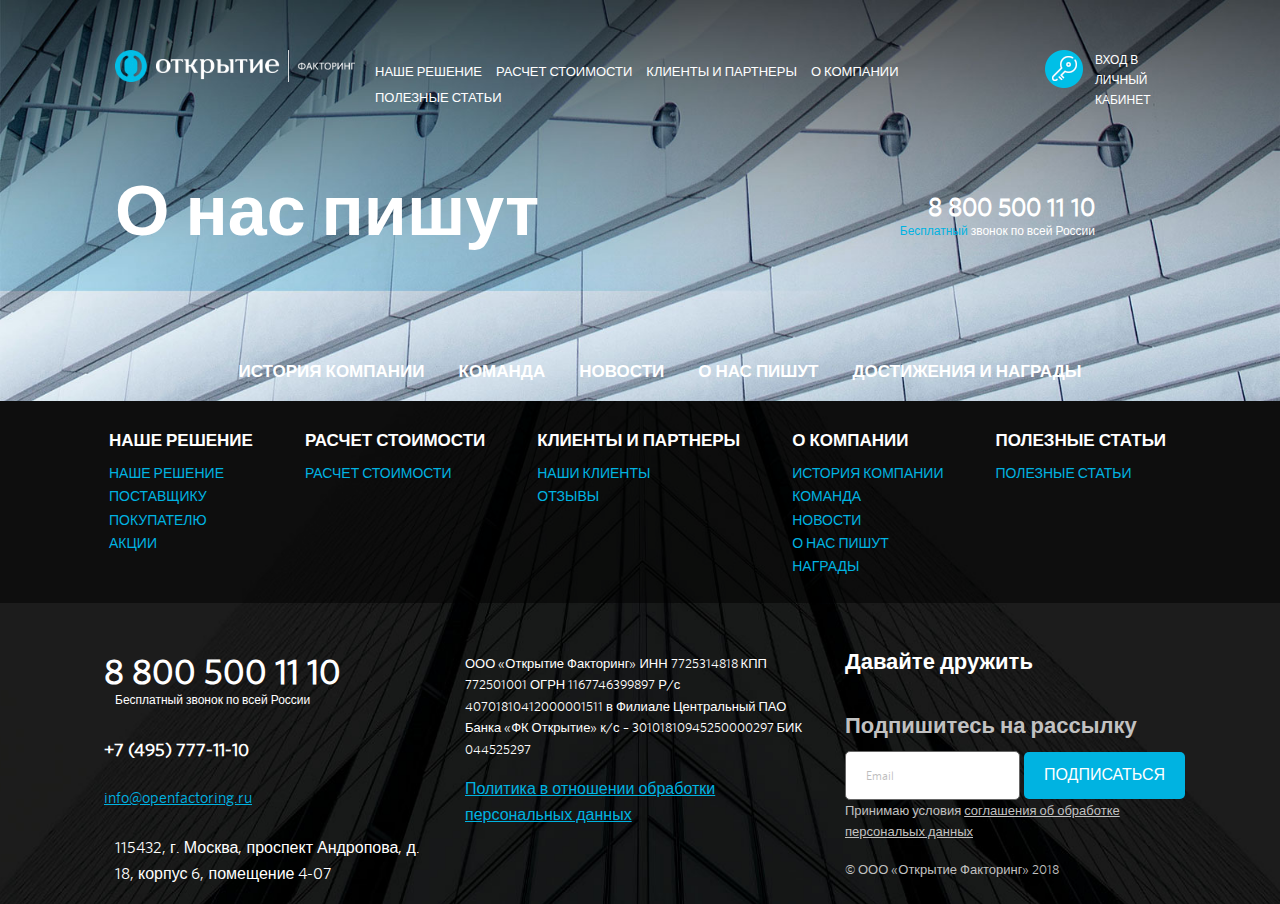
==== commit 4cdd195f: "bvv" ====
--- a/index.html
+++ b/index.html
@@ -30,16 +30,8 @@
 
 <body>
 
-	<header>
-		<div class="owl-carousel slider">
-			<div class="slide"></div>
-			<div class="slide"></div>
-			<div class="slide"></div>
-			<div class="slide"></div>
-			<div class="slide"></div>
-			<div class="slide"></div>
-		</div>
-		<div class="header-content">
+	<header class="_header">
+		<div class="header-content _header-content">
 			<div class="container-fluid">
 				<div class="row">
 
@@ -92,504 +84,32 @@
 						</div>
 					</div>
 
-					<div class="col-12">
-						<h1><span>Онлайн-сервис факторинга № 1</span><br>с широкими возможностями<br>для вашего бизнеса</h1>
-					</div>
-
-					<div class="col-12">
-						<form class="form">
-							<input type="hidden" name="project name" value="Site name">
-							<input type="hidden" name="admin email" value="antonprok777@gmail.com">
-							<input type="hidden" name="form subject" value="Form subject">
-							<input type="text" name="name" placeholder="Имя" required>
-							<input type="text" name="email" placeholder="+7 ( ____ )  _____ - ___ - ___" required>
-							<button>Получить Консультацию</button>
-							<p>Принимаю условия <span>соглашения об обработке персональных данных</span></p>
-						</form>
-					</div>
-
-					<div class="col-12">
+					<div class="col-7">
+						<h1>О нас пишут</h1>
+					</div>
+
+					<div class="col-5">
 						<div class="phone">
-							<i class="fas fa-2x fa-mobile-alt"></i>
+							<i class="fas fa-mobile-alt"></i>
 							<a href="#">8 800 500 11 10</a>
 							<p><span>Бесплатный</span> звонок по всей России</p>
 						</div>
+					</div>
+
+					<div class="col-lg-12">
+						<ul class="_mnu-page">
+							<li><a href="#">История компании</a></li>
+							<li><a href="#">Команда</a></li>
+							<li><a href="#">Новости</a></li>
+							<li><a href="#">О нас пишут</a></li>
+							<li><a href="#">Достижения и награды</a></li>
+						</ul>
 					</div>
 
 				</div>
 			</div>
 		</div>
 	</header>
-
-	<div class="s-faktor">
-		<div class="write">
-			<a href="#"><img src="img/write_us.png" alt="Alt"></a>
-		</div>
-		<div class="container">
-			<div class="row">
-
-				<div class="col-12">
-					<p><strong>Онлайн факторинг</strong> - лучшее средство финансирования оборотного капитала для бизнеса, работающего с отсрочкой платежа</p>
-				</div>
-
-			</div>
-		</div>
-	</div>
-
-	<div class="s-need">
-		<h2><span>Факторинг</span> вам нужен, если</h2>
-		<div class="container">
-			<div class="row">
-
-				<div class="col-12 col-sm-4">
-					<div class="item-wrap">
-						<img src="img/money.png" alt="Alt">
-						<p><strong>Не хватает средств</strong></p><span>для оборотного капитала</span>
-					</div>
-				</div>
-
-				<div class="col-12 col-sm-4">
-					<div class="item-wrap">
-						<img src="img/razruv.png" alt="Alt">
-						<p>Образуются <strong>разрывы в поступлении</strong></p><span>дененых средств</span>
-					</div>
-				</div>
-
-				<div class="col-12 col-sm-4">
-					<div class="item-wrap">
-						<img src="img/revenue.png" alt="Alt">
-						<p>Вы хотите обезопасить себя от</p><strong>неполучения прибыли</strong>
-					</div>
-				</div>
-
-			</div>
-		</div>
-	</div>
-
-	<div class="s-solution">
-		<h2>Наше <span>решение</span></h2>
-		<div class="solution-cn">
-			<div class="container">
-				<div class="row">
-					<div class="col-12">
-						<div class="top">
-							<h3>Открытие факторинг - </h3>
-							<div class="text">
-								<p>современный сервис <strong>онлайн-факторинга</strong>, открывающий предпринимателям доступ к своевременному финансированию оборотного капитала.</p>
-								<p>Благодаря работе с сервисом вы сможете увеличить продажи, расширить рынки сбыта, получите конкурентные преимущества и средства для расширения бизнеса.</p>
-							</div>
-						</div>
-					</div>
-					<div class="col-12">
-						<h3>Преимущества:</h3>
-					</div>
-					<div class="col-12 col-md-4">
-						<div class="adv-item">
-							<img src="img/adv1.png" alt="Alt">
-						</div>
-					</div>
-					<div class="col-12 col-md-4">
-						<div class="adv-item">
-							<img src="img/adv2.png" alt="Alt">
-						</div>
-					</div>
-					<div class="col-12 col-md-4">
-						<div class="adv-item">
-							<img src="img/adv3.png" alt="Alt">
-						</div>
-					</div>
-					<div class="col-12 col-md-4">
-						<div class="adv-item">
-							<img src="img/adv4.png" alt="Alt">
-						</div>
-					</div>
-					<div class="col-12 col-md-4">
-						<div class="adv-item">
-							<img src="img/adv5.png" alt="Alt">
-						</div>
-					</div>
-					<div class="col-12 col-md-4">
-						<div class="adv-item">
-							<img src="img/adv6.png" alt="Alt">
-						</div>
-					</div>
-				</div>
-			</div>
-
-		</div>
-
-		<button>Получить финансирование</button>
-	</div>
-
-	<div class="s-price">
-		<h2><span>Расчет</span> стоимости<br> онлайн-факторинга</h2>
-		<div class="container">
-			<div class="row">
-
-				<div class="col-12 col-lg-12 col-xl-6">
-					<div class="price-wrap-1">
-						<div class="sum">
-							<p>Сумма Вашей поставки/работы/услуги</p>
-							<div class="number">
-								<input type="text" placeholder="6000000">
-								<p>рублей</p>
-							</div>
-							<div class="ranger">
-								<div class="range">
-									<input type="range" min="1" max="100" steps="1" value="1">
-								</div>
-
-								<ul class="range-labels">
-									<li class="active selected">< 1 000 000</li>
-									<li>5 000 000</li>
-									<li>10 000 000</li>
-									<li>20 000 000</li>
-									<li>30 000 000</li>
-									<li>40 000 000></li>
-								</ul>
-							</div>
-						</div>
-
-						<div class="sum">
-							<p>Срок отсрочки оплаты по контракту</p>
-							<div class="number number1">
-								<input type="text" placeholder="90">
-								<p>дней</p>
-							</div>
-							<div class="ranger">
-								<div class="range">
-									<input type="range" min="1" max="100" steps="1" value="1">
-								</div>
-
-								<ul class="range-labels range-labels1">
-									<li class="active selected">< 30</li>
-									<li>60</li>
-									<li>70</li>
-									<li>120 ></li>
-								</ul>
-							</div>
-						</div>
-					</div>
-				</div>
-
-				<div class="col-12 col-lg-12 col-xl-6">
-					<div class="price-wrap-2">
-						<h3>С факторингом я получу:</h3>
-						<div class="top">
-							<div class="top-1">
-								<p>Первое финансирование </p><br><span><strong>1 000 000</strong></span>
-							</div>
-							<div class="top-2">
-								<p>Срок получения<br><span><strong>В течении 24 часов<br> с момента оформления</strong></span></p>
-							</div>
-						</div>
-						<div class="bottom">
-							<div class="bottom-1">
-								<p>Второе финансирование </p><br><span><strong>1 000 000</strong></span>
-							</div>
-							<div class="bottom-2">
-								<p>Срок получения<br><span><strong>После оплаты<br> задолженности дебитором</strong></span></p>
-							</div>
-						</div>
-						<div class="comission">
-							<p>Комиссия</p><p> - </p><span><strong>20 000 </strong></span>рублей</p> 
-						</div>
-					</div>
-				</div>
-
-			</div>
-		</div>
-		<button>Получить финансирование</button>
-
-	</div>
-
-	<div class="s-takem">
-		<div class="container">
-			<div class="row">
-				<div class="col-lg-4">
-					<div class="t-item-1">
-						<h2>Получите деньги на счет <span>в течение 24 часов</span></h2>
-						<p>Простой процесс работыпо онлайн-факторингу</p>
-						<div class="img-wrap">
-							<img src="img/blue_arrow.png" alt="alt">
-						</div>
-					</div>
-				</div>
-				<div class="col-lg-4">
-					<div class="t-item-2">
-						<div class="img-wrap">
-							<img src="img/proc1.png" alt="alt">
-						</div>
-						<h4>Регистрация в сервисе</h4>
-						<p>Зарегиструйтесь в личном кабинете, заполните анкету и приложите договор поставки</p>
-						<div class="img-wrapp">
-							<img src="img/white_arrow.png" alt="Alt">
-						</div>
-					</div>
-				</div>
-				<div class="col-lg-4">
-					<div class="t-item-3">
-						<div class="img-wrap">
-							<img src="img/proc2.png" alt="alt">
-						</div>
-						<h4>Получение информации об установленном лимите финансирования</h4>
-						<p>Узнайте ваш лимит финансирования уже через 15 минут после подачи заявки</p>
-						<div class="img-wrappp">
-							<img src="img/arr_dn.png" alt="Alt">
-						</div>
-					</div>
-				</div>
-
-				<div class="offset-lg-4 col-lg-4">
-					<div class="t-item-4">
-						<div class="img-wrap">
-							<img src="img/proc3.png" alt="alt">
-						</div>
-						<h4>Получение финансирования</h4>
-						<p>Загрузите накладные и отчетные документы по вашим поставкам и получите деньги в течение 24 часов</p>
-						<div class="img-wrapp">
-							<img src="img/arr_left.png" alt="Alt">
-						</div>
-					</div>
-				</div>
-
-				<div class="col-lg-4">
-					<div class="t-item-5">
-						<div class="img-wrap">
-							<img src="img/proc4.png" alt="alt">
-						</div>
-						<h4>Заключение договора</h4>
-						<p>Подпишите договор в личном кабинете электронной подписью и сообщите дебитору  о начале работы по факторингу</p>
-					</div>
-				</div>
-
-			</div>
-		</div>
-	</div>
-
-	<div class="s-finance">
-		<div class="container">
-			<div class="row">
-
-				<div class="col-lg-12">
-					<div class="toph2">
-						<h2>Получите <span>финансирование</span> прямо сейчас</h2>
-						<div class="img-wrap">
-							<img src="img/blue_arrow2.png" alt="Alt">
-						</div>
-					</div>
-				</div>
-
-				<div class="col-lg-12">
-					<div class="form-wrap">
-						<div class="row">
-							<div class="col-lg-6">
-								<div class="form-left">
-									<div class="sum">
-										<p>Сумма Вашей поставки/работы/услуги</p>
-										<div class="number">
-											<input type="text" placeholder="6000000">
-											<p>рублей</p>
-										</div>
-										<div class="ranger">
-											<div class="range">
-												<input type="range" min="1" max="100" steps="1" value="1">
-											</div>
-
-											<ul class="range-labels">
-												<li class="active selected">< 1 000 000</li>
-												<li>5 000 000</li>
-												<li>10 000 000</li>
-												<li>20 000 000</li>
-												<li>30 000 000</li>
-												<li>40 000 000></li>
-											</ul>
-										</div>
-									</div>
-								</div>
-							</div>
-
-							<div class="col-lg-6">
-								<div class="form-right">
-									<div class="sum">
-										<p>Срок отсрочки оплаты по контракту</p>
-										<div class="number">
-											<input type="text" placeholder="90">
-											<p>дней</p>
-										</div>
-										<div class="ranger">
-											<div class="range">
-												<input type="range" min="1" max="100" steps="1" value="1">
-											</div>
-
-											<ul class="range-labels range-labels1">
-												<li class="active selected">< 30</li>
-												<li>60</li>
-												<li>70</li>
-												<li>120 ></li>
-											</ul>
-										</div>
-									</div>
-								</div>
-							</div>
-
-							<div class="col-lg-12">
-								<div class="form-wrapp">
-									<form>
-										<!-- Hidden Required Fields -->
-										<input type="hidden" name="project_name" value="Site Name">
-										<input type="hidden" name="admin_email" value="admin@mail.com">
-										<input type="hidden" name="form_subject" value="Form Subject">
-										<!-- END Hidden Required Fields -->
-
-										<input type="text" name="Company" placeholder="Компания" required>
-										<input type="text" name="Name" placeholder="Имя" required>
-										<input type="text" name="Phone" placeholder="Телефон" required>
-										<input type="text" name="Email" placeholder="Почта" required> <br>
-										<input class="check" type="checkbox"><span>Я не против получать информационную рассылку</span>
-										<button>Подписаться</button>
-										<div class="person">
-											<p>Принимаю условия <span>соглашения об обработке персональных данных</span></p>
-										</div>
-									</form>
-								</div>
-								
-							</div>
-
-						</div>
-					</div>
-				</div>
-
-			</div>
-		</div>
-	</div>
-
-	<div class="s-feeds">
-		<div class="container">
-			<div class="row">
-
-				<div class="col-lg-12">
-					<h2>Нам доверяют</h2>
-				</div>
-
-				<div class="col-lg-12">
-					<div class="owl-carousel slider-feed">
-						<div class="slide">
-							<div class="sl-right">
-								<div class="img-wrap">
-									<img src="img/round.png" alt="Alt">
-								</div>
-								<h4>Company 1</h4>
-								<p><strong>Пупкин Андрей Валерьевич</strong></p>
-								<span>Генеральный директор</span>
-							</div>
-							<div class="sl-left">
-								<p>"Lorem ipsum dolor sit amet, consectetur adipisicing elit. Debitis porro consectetur eligendi, sed enim repudiandae modi? Quasi nemo asperiores, eum deleniti ut, praesentium voluptates quaerat dignissimos quia consectetur tempora! Impedit."</p>
-								<span>Василий Пупкин</span>
-							</div>
-						</div>
-					</div>
-				</div>
-
-			</div>
-		</div>
-	</div>
-
-	<div class="s-partners">
-		<div class="container">
-			<div class="row">
-				<div class="col-lg-12">
-					<h2>Воспользуйтесь выгодными предложениями <br>от наших партнеров</h2>
-				</div>
-				<div class="col-lg-12">
-					<div class="owl-carousel slider-2">
-						<div class="slide">
-							<img src="img/slide.jpg" alt="Alt">
-						</div>
-						<div class="slide">
-							<img src="img/slide2.jpg" alt="Alt">
-						</div>
-						<div class="slide">
-							<img src="img/slide.jpg" alt="Alt">
-						</div>
-						<div class="slide">
-							<img src="img/slide2.jpg" alt="Alt">
-						</div>
-					</div>
-				</div>
-			</div>
-		</div>	
-	</div>
-
-	<div class="s-about">
-		<div class="container">
-			<div class="row">
-
-				<div class="col-lg-12">
-					<h2>О нас пишут</h2>
-				</div>
-
-				<div class="col-lg-12">
-					<div class="img-wrap">
-						<img src="img/news.jpg" alt="Alt">
-					</div>
-				</div>
-
-				<div class="col-lg-12">
-					<div class="owl-wrap">
-						<div class="owl-carousel slider-news">
-							<div class="slide">
-								<p>«Lorem ipsum dolor sit amet, consectetur adipisicing elit, sed do eiusmod tempor incididunt ut labore et dolore magna aliqua. Ut enim ad minim veniam, quis nostrud exercitation ullamco laboris nisi ut aliquip ex ea commodo consequat.</p>
-								<p>Excepteur sint occaecat cupidatat non proident, sunt in culpa qui officia deserunt mollit anim id est laborum.»</p>
-								<span>Василий Пупкин</span>
-								<i class="fas fa-link"></i>
-							</div>
-							<div class="slide">
-								<p>«Lorem ipsum dolor sit amet, consectetur adipisicing elit, sed do eiusmod tempor incididunt ut labore et dolore magna aliqua. Ut enim ad minim veniam, quis nostrud exercitation ullamco laboris nisi ut aliquip ex ea commodo consequat.</p>
-								<p>Excepteur sint occaecat cupidatat non proident, sunt in culpa qui officia deserunt mollit anim id est laborum.»</p>
-								<span>Василий Пупкин</span>
-								<i class="fas fa-link"></i>
-							</div>
-							<div class="slide">
-								<p>«Lorem ipsum dolor sit amet, consectetur adipisicing elit, sed do eiusmod tempor incididunt ut labore et dolore magna aliqua. Ut enim ad minim veniam, quis nostrud exercitation ullamco laboris nisi ut aliquip ex ea commodo consequat.</p>
-								<p>Excepteur sint occaecat cupidatat non proident, sunt in culpa qui officia deserunt mollit anim id est laborum.»</p>
-								<span>Василий Пупкин</span>
-								<i class="fas fa-link"></i>
-							</div>
-						</div>
-					</div>
-					
-				</div>
-
-			</div>
-		</div>
-	</div>
-
-	<div class="s-sign">
-		<div class="container">
-			<div class="row">
-				<div class="col-lg-12">
-					<h2>Подпишитесь на рассылку<br><span>и будьте в курсе новостей по онлайн-факторингу</span></h2>
-				</div>
-				<div class="col-lg-12">
-					<form class="form-2">
-						<!-- Hidden Required Fields -->
-						<input type="hidden" name="project_name" value="Site Name">
-						<input type="hidden" name="admin_email" value="admin@mail.com">
-						<input type="hidden" name="form_subject" value="Form Subject">
-						<!-- END Hidden Required Fields -->
-
-						<input type="text" name="Name" placeholder="Имя" required>
-						<input type="text" name="Email" placeholder="Почта" required> <br>
-						<button>Отправить заявку</button>
-						<p>Принимаю условия <span>соглашения об обработке персональных данных</span>
-						</form>
-					</div>
-				</div>
-			</div>
-		</div>
-
-	</div>
 
 	<footer>
 		<div class="bot-mnu-wrap">
--- a/css/main.min.css
+++ b/css/main.min.css
@@ -1 +1 @@
-@font-face{font-family:whitney-semibold;font-weight:400;font-style:normal;src:url(../fonts/WhitneySemibold/WhitneySemibold.eot);src:url(../fonts/WhitneySemibold/WhitneySemibold.eot?#iefix) format("embedded-opentype"),url(../fonts/WhitneySemibold/WhitneySemibold.woff) format("woff"),url(../fonts/WhitneySemibold/WhitneySemibold.ttf) format("truetype")}@font-face{font-family:whitney-book;font-weight:400;font-style:normal;src:url(../fonts/WhitneyBook/WhitneyBook.eot);src:url(../fonts/WhitneyBook/WhitneyBook.eot?#iefix) format("embedded-opentype"),url(../fonts/WhitneyBook/WhitneyBook.woff) format("woff"),url(../fonts/WhitneyBook/WhitneyBook.ttf) format("truetype")}*,::after,::before{-webkit-box-sizing:border-box;box-sizing:border-box}html{font-family:sans-serif;line-height:1.15;-webkit-text-size-adjust:100%;-ms-text-size-adjust:100%;-ms-overflow-style:scrollbar;-webkit-tap-highlight-color:transparent}@-ms-viewport{width:device-width}article,aside,dialog,figcaption,figure,footer,header,hgroup,main,nav,section{display:block}body{margin:0;font-family:-apple-system,BlinkMacSystemFont,"Segoe UI",Roboto,"Helvetica Neue",Arial,sans-serif,"Apple Color Emoji","Segoe UI Emoji","Segoe UI Symbol";font-size:1rem;font-weight:400;line-height:1.5;color:#212529;text-align:left;background-color:#fff}[tabindex="-1"]:focus{outline:0!important}hr{-webkit-box-sizing:content-box;box-sizing:content-box;height:0;overflow:visible}h1,h2,h3,h4,h5,h6{margin-top:0;margin-bottom:.5rem}p{margin-top:0;margin-bottom:1rem}abbr[data-original-title],abbr[title]{text-decoration:underline;-webkit-text-decoration:underline dotted;text-decoration:underline dotted;cursor:help;border-bottom:0}address{margin-bottom:1rem;font-style:normal;line-height:inherit}dl,ol,ul{margin-top:0;margin-bottom:1rem}ol ol,ol ul,ul ol,ul ul{margin-bottom:0}dt{font-weight:700}dd{margin-bottom:.5rem;margin-left:0}blockquote{margin:0 0 1rem}dfn{font-style:italic}b,strong{font-weight:bolder}small{font-size:80%}sub,sup{position:relative;font-size:75%;line-height:0;vertical-align:baseline}sub{bottom:-.25em}sup{top:-.5em}a{color:#007bff;text-decoration:none;background-color:transparent;-webkit-text-decoration-skip:objects}a:hover{color:#0056b3;text-decoration:underline}a:not([href]):not([tabindex]){color:inherit;text-decoration:none}a:not([href]):not([tabindex]):focus,a:not([href]):not([tabindex]):hover{color:inherit;text-decoration:none}a:not([href]):not([tabindex]):focus{outline:0}code,kbd,pre,samp{font-family:monospace,monospace;font-size:1em}pre{margin-top:0;margin-bottom:1rem;overflow:auto;-ms-overflow-style:scrollbar}figure{margin:0 0 1rem}img{vertical-align:middle;border-style:none}svg:not(:root){overflow:hidden}table{border-collapse:collapse}caption{padding-top:.75rem;padding-bottom:.75rem;color:#6c757d;text-align:left;caption-side:bottom}th{text-align:inherit}label{display:inline-block;margin-bottom:.5rem}button{-webkit-border-radius:0;border-radius:0}button:focus{outline:1px dotted;outline:5px auto -webkit-focus-ring-color}button,input,optgroup,select,textarea{margin:0;font-family:inherit;font-size:inherit;line-height:inherit}button,input{overflow:visible}button,select{text-transform:none}[type=reset],[type=submit],button,html [type=button]{-webkit-appearance:button}[type=button]::-moz-focus-inner,[type=reset]::-moz-focus-inner,[type=submit]::-moz-focus-inner,button::-moz-focus-inner{padding:0;border-style:none}input[type=checkbox],input[type=radio]{-webkit-box-sizing:border-box;box-sizing:border-box;padding:0}input[type=date],input[type=datetime-local],input[type=month],input[type=time]{-webkit-appearance:listbox}textarea{overflow:auto;resize:vertical}fieldset{min-width:0;padding:0;margin:0;border:0}legend{display:block;width:100%;max-width:100%;padding:0;margin-bottom:.5rem;font-size:1.5rem;line-height:inherit;color:inherit;white-space:normal}progress{vertical-align:baseline}[type=number]::-webkit-inner-spin-button,[type=number]::-webkit-outer-spin-button{height:auto}[type=search]{outline-offset:-2px;-webkit-appearance:none}[type=search]::-webkit-search-cancel-button,[type=search]::-webkit-search-decoration{-webkit-appearance:none}::-webkit-file-upload-button{font:inherit;-webkit-appearance:button}output{display:inline-block}summary{display:list-item;cursor:pointer}template{display:none}[hidden]{display:none!important}@-ms-viewport{width:device-width}html{-webkit-box-sizing:border-box;box-sizing:border-box;-ms-overflow-style:scrollbar}*,::after,::before{-webkit-box-sizing:inherit;box-sizing:inherit}.container{width:100%;padding-right:15px;padding-left:15px;margin-right:auto;margin-left:auto}@media (min-width:576px){.container{max-width:540px}}@media (min-width:768px){.container{max-width:720px}}@media (min-width:992px){.container{max-width:960px}}@media (min-width:1200px){.container{max-width:1140px}}.container-fluid{width:100%;padding-right:15px;padding-left:15px;margin-right:auto;margin-left:auto}.row{display:-webkit-box;display:-webkit-flex;display:-ms-flexbox;display:flex;-webkit-flex-wrap:wrap;-ms-flex-wrap:wrap;flex-wrap:wrap;margin-right:-15px;margin-left:-15px}.no-gutters{margin-right:0;margin-left:0}.no-gutters>.col,.no-gutters>[class*=col-]{padding-right:0;padding-left:0}.col,.col-1,.col-10,.col-11,.col-12,.col-2,.col-3,.col-4,.col-5,.col-6,.col-7,.col-8,.col-9,.col-auto,.col-lg,.col-lg-1,.col-lg-10,.col-lg-11,.col-lg-12,.col-lg-2,.col-lg-3,.col-lg-4,.col-lg-5,.col-lg-6,.col-lg-7,.col-lg-8,.col-lg-9,.col-lg-auto,.col-md,.col-md-1,.col-md-10,.col-md-11,.col-md-12,.col-md-2,.col-md-3,.col-md-4,.col-md-5,.col-md-6,.col-md-7,.col-md-8,.col-md-9,.col-md-auto,.col-sm,.col-sm-1,.col-sm-10,.col-sm-11,.col-sm-12,.col-sm-2,.col-sm-3,.col-sm-4,.col-sm-5,.col-sm-6,.col-sm-7,.col-sm-8,.col-sm-9,.col-sm-auto,.col-xl,.col-xl-1,.col-xl-10,.col-xl-11,.col-xl-12,.col-xl-2,.col-xl-3,.col-xl-4,.col-xl-5,.col-xl-6,.col-xl-7,.col-xl-8,.col-xl-9,.col-xl-auto{position:relative;width:100%;min-height:1px;padding-right:15px;padding-left:15px}.col{-webkit-flex-basis:0;-ms-flex-preferred-size:0;flex-basis:0;-webkit-box-flex:1;-webkit-flex-grow:1;-ms-flex-positive:1;flex-grow:1;max-width:100%}.col-auto{-webkit-box-flex:0;-webkit-flex:0 0 auto;-ms-flex:0 0 auto;flex:0 0 auto;width:auto;max-width:none}.col-1{-webkit-box-flex:0;-webkit-flex:0 0 8.33333%;-ms-flex:0 0 8.33333%;flex:0 0 8.33333%;max-width:8.33333%}.col-2{-webkit-box-flex:0;-webkit-flex:0 0 16.66667%;-ms-flex:0 0 16.66667%;flex:0 0 16.66667%;max-width:16.66667%}.col-3{-webkit-box-flex:0;-webkit-flex:0 0 25%;-ms-flex:0 0 25%;flex:0 0 25%;max-width:25%}.col-4{-webkit-box-flex:0;-webkit-flex:0 0 33.33333%;-ms-flex:0 0 33.33333%;flex:0 0 33.33333%;max-width:33.33333%}.col-5{-webkit-box-flex:0;-webkit-flex:0 0 41.66667%;-ms-flex:0 0 41.66667%;flex:0 0 41.66667%;max-width:41.66667%}.col-6{-webkit-box-flex:0;-webkit-flex:0 0 50%;-ms-flex:0 0 50%;flex:0 0 50%;max-width:50%}.col-7{-webkit-box-flex:0;-webkit-flex:0 0 58.33333%;-ms-flex:0 0 58.33333%;flex:0 0 58.33333%;max-width:58.33333%}.col-8{-webkit-box-flex:0;-webkit-flex:0 0 66.66667%;-ms-flex:0 0 66.66667%;flex:0 0 66.66667%;max-width:66.66667%}.col-9{-webkit-box-flex:0;-webkit-flex:0 0 75%;-ms-flex:0 0 75%;flex:0 0 75%;max-width:75%}.col-10{-webkit-box-flex:0;-webkit-flex:0 0 83.33333%;-ms-flex:0 0 83.33333%;flex:0 0 83.33333%;max-width:83.33333%}.col-11{-webkit-box-flex:0;-webkit-flex:0 0 91.66667%;-ms-flex:0 0 91.66667%;flex:0 0 91.66667%;max-width:91.66667%}.col-12{-webkit-box-flex:0;-webkit-flex:0 0 100%;-ms-flex:0 0 100%;flex:0 0 100%;max-width:100%}.order-first{-webkit-box-ordinal-group:0;-webkit-order:-1;-ms-flex-order:-1;order:-1}.order-last{-webkit-box-ordinal-group:14;-webkit-order:13;-ms-flex-order:13;order:13}.order-0{-webkit-box-ordinal-group:1;-webkit-order:0;-ms-flex-order:0;order:0}.order-1{-webkit-box-ordinal-group:2;-webkit-order:1;-ms-flex-order:1;order:1}.order-2{-webkit-box-ordinal-group:3;-webkit-order:2;-ms-flex-order:2;order:2}.order-3{-webkit-box-ordinal-group:4;-webkit-order:3;-ms-flex-order:3;order:3}.order-4{-webkit-box-ordinal-group:5;-webkit-order:4;-ms-flex-order:4;order:4}.order-5{-webkit-box-ordinal-group:6;-webkit-order:5;-ms-flex-order:5;order:5}.order-6{-webkit-box-ordinal-group:7;-webkit-order:6;-ms-flex-order:6;order:6}.order-7{-webkit-box-ordinal-group:8;-webkit-order:7;-ms-flex-order:7;order:7}.order-8{-webkit-box-ordinal-group:9;-webkit-order:8;-ms-flex-order:8;order:8}.order-9{-webkit-box-ordinal-group:10;-webkit-order:9;-ms-flex-order:9;order:9}.order-10{-webkit-box-ordinal-group:11;-webkit-order:10;-ms-flex-order:10;order:10}.order-11{-webkit-box-ordinal-group:12;-webkit-order:11;-ms-flex-order:11;order:11}.order-12{-webkit-box-ordinal-group:13;-webkit-order:12;-ms-flex-order:12;order:12}.offset-1{margin-left:8.33333%}.offset-2{margin-left:16.66667%}.offset-3{margin-left:25%}.offset-4{margin-left:33.33333%}.offset-5{margin-left:41.66667%}.offset-6{margin-left:50%}.offset-7{margin-left:58.33333%}.offset-8{margin-left:66.66667%}.offset-9{margin-left:75%}.offset-10{margin-left:83.33333%}.offset-11{margin-left:91.66667%}@media (min-width:576px){.col-sm{-webkit-flex-basis:0;-ms-flex-preferred-size:0;flex-basis:0;-webkit-box-flex:1;-webkit-flex-grow:1;-ms-flex-positive:1;flex-grow:1;max-width:100%}.col-sm-auto{-webkit-box-flex:0;-webkit-flex:0 0 auto;-ms-flex:0 0 auto;flex:0 0 auto;width:auto;max-width:none}.col-sm-1{-webkit-box-flex:0;-webkit-flex:0 0 8.33333%;-ms-flex:0 0 8.33333%;flex:0 0 8.33333%;max-width:8.33333%}.col-sm-2{-webkit-box-flex:0;-webkit-flex:0 0 16.66667%;-ms-flex:0 0 16.66667%;flex:0 0 16.66667%;max-width:16.66667%}.col-sm-3{-webkit-box-flex:0;-webkit-flex:0 0 25%;-ms-flex:0 0 25%;flex:0 0 25%;max-width:25%}.col-sm-4{-webkit-box-flex:0;-webkit-flex:0 0 33.33333%;-ms-flex:0 0 33.33333%;flex:0 0 33.33333%;max-width:33.33333%}.col-sm-5{-webkit-box-flex:0;-webkit-flex:0 0 41.66667%;-ms-flex:0 0 41.66667%;flex:0 0 41.66667%;max-width:41.66667%}.col-sm-6{-webkit-box-flex:0;-webkit-flex:0 0 50%;-ms-flex:0 0 50%;flex:0 0 50%;max-width:50%}.col-sm-7{-webkit-box-flex:0;-webkit-flex:0 0 58.33333%;-ms-flex:0 0 58.33333%;flex:0 0 58.33333%;max-width:58.33333%}.col-sm-8{-webkit-box-flex:0;-webkit-flex:0 0 66.66667%;-ms-flex:0 0 66.66667%;flex:0 0 66.66667%;max-width:66.66667%}.col-sm-9{-webkit-box-flex:0;-webkit-flex:0 0 75%;-ms-flex:0 0 75%;flex:0 0 75%;max-width:75%}.col-sm-10{-webkit-box-flex:0;-webkit-flex:0 0 83.33333%;-ms-flex:0 0 83.33333%;flex:0 0 83.33333%;max-width:83.33333%}.col-sm-11{-webkit-box-flex:0;-webkit-flex:0 0 91.66667%;-ms-flex:0 0 91.66667%;flex:0 0 91.66667%;max-width:91.66667%}.col-sm-12{-webkit-box-flex:0;-webkit-flex:0 0 100%;-ms-flex:0 0 100%;flex:0 0 100%;max-width:100%}.order-sm-first{-webkit-box-ordinal-group:0;-webkit-order:-1;-ms-flex-order:-1;order:-1}.order-sm-last{-webkit-box-ordinal-group:14;-webkit-order:13;-ms-flex-order:13;order:13}.order-sm-0{-webkit-box-ordinal-group:1;-webkit-order:0;-ms-flex-order:0;order:0}.order-sm-1{-webkit-box-ordinal-group:2;-webkit-order:1;-ms-flex-order:1;order:1}.order-sm-2{-webkit-box-ordinal-group:3;-webkit-order:2;-ms-flex-order:2;order:2}.order-sm-3{-webkit-box-ordinal-group:4;-webkit-order:3;-ms-flex-order:3;order:3}.order-sm-4{-webkit-box-ordinal-group:5;-webkit-order:4;-ms-flex-order:4;order:4}.order-sm-5{-webkit-box-ordinal-group:6;-webkit-order:5;-ms-flex-order:5;order:5}.order-sm-6{-webkit-box-ordinal-group:7;-webkit-order:6;-ms-flex-order:6;order:6}.order-sm-7{-webkit-box-ordinal-group:8;-webkit-order:7;-ms-flex-order:7;order:7}.order-sm-8{-webkit-box-ordinal-group:9;-webkit-order:8;-ms-flex-order:8;order:8}.order-sm-9{-webkit-box-ordinal-group:10;-webkit-order:9;-ms-flex-order:9;order:9}.order-sm-10{-webkit-box-ordinal-group:11;-webkit-order:10;-ms-flex-order:10;order:10}.order-sm-11{-webkit-box-ordinal-group:12;-webkit-order:11;-ms-flex-order:11;order:11}.order-sm-12{-webkit-box-ordinal-group:13;-webkit-order:12;-ms-flex-order:12;order:12}.offset-sm-0{margin-left:0}.offset-sm-1{margin-left:8.33333%}.offset-sm-2{margin-left:16.66667%}.offset-sm-3{margin-left:25%}.offset-sm-4{margin-left:33.33333%}.offset-sm-5{margin-left:41.66667%}.offset-sm-6{margin-left:50%}.offset-sm-7{margin-left:58.33333%}.offset-sm-8{margin-left:66.66667%}.offset-sm-9{margin-left:75%}.offset-sm-10{margin-left:83.33333%}.offset-sm-11{margin-left:91.66667%}}@media (min-width:768px){.col-md{-webkit-flex-basis:0;-ms-flex-preferred-size:0;flex-basis:0;-webkit-box-flex:1;-webkit-flex-grow:1;-ms-flex-positive:1;flex-grow:1;max-width:100%}.col-md-auto{-webkit-box-flex:0;-webkit-flex:0 0 auto;-ms-flex:0 0 auto;flex:0 0 auto;width:auto;max-width:none}.col-md-1{-webkit-box-flex:0;-webkit-flex:0 0 8.33333%;-ms-flex:0 0 8.33333%;flex:0 0 8.33333%;max-width:8.33333%}.col-md-2{-webkit-box-flex:0;-webkit-flex:0 0 16.66667%;-ms-flex:0 0 16.66667%;flex:0 0 16.66667%;max-width:16.66667%}.col-md-3{-webkit-box-flex:0;-webkit-flex:0 0 25%;-ms-flex:0 0 25%;flex:0 0 25%;max-width:25%}.col-md-4{-webkit-box-flex:0;-webkit-flex:0 0 33.33333%;-ms-flex:0 0 33.33333%;flex:0 0 33.33333%;max-width:33.33333%}.col-md-5{-webkit-box-flex:0;-webkit-flex:0 0 41.66667%;-ms-flex:0 0 41.66667%;flex:0 0 41.66667%;max-width:41.66667%}.col-md-6{-webkit-box-flex:0;-webkit-flex:0 0 50%;-ms-flex:0 0 50%;flex:0 0 50%;max-width:50%}.col-md-7{-webkit-box-flex:0;-webkit-flex:0 0 58.33333%;-ms-flex:0 0 58.33333%;flex:0 0 58.33333%;max-width:58.33333%}.col-md-8{-webkit-box-flex:0;-webkit-flex:0 0 66.66667%;-ms-flex:0 0 66.66667%;flex:0 0 66.66667%;max-width:66.66667%}.col-md-9{-webkit-box-flex:0;-webkit-flex:0 0 75%;-ms-flex:0 0 75%;flex:0 0 75%;max-width:75%}.col-md-10{-webkit-box-flex:0;-webkit-flex:0 0 83.33333%;-ms-flex:0 0 83.33333%;flex:0 0 83.33333%;max-width:83.33333%}.col-md-11{-webkit-box-flex:0;-webkit-flex:0 0 91.66667%;-ms-flex:0 0 91.66667%;flex:0 0 91.66667%;max-width:91.66667%}.col-md-12{-webkit-box-flex:0;-webkit-flex:0 0 100%;-ms-flex:0 0 100%;flex:0 0 100%;max-width:100%}.order-md-first{-webkit-box-ordinal-group:0;-webkit-order:-1;-ms-flex-order:-1;order:-1}.order-md-last{-webkit-box-ordinal-group:14;-webkit-order:13;-ms-flex-order:13;order:13}.order-md-0{-webkit-box-ordinal-group:1;-webkit-order:0;-ms-flex-order:0;order:0}.order-md-1{-webkit-box-ordinal-group:2;-webkit-order:1;-ms-flex-order:1;order:1}.order-md-2{-webkit-box-ordinal-group:3;-webkit-order:2;-ms-flex-order:2;order:2}.order-md-3{-webkit-box-ordinal-group:4;-webkit-order:3;-ms-flex-order:3;order:3}.order-md-4{-webkit-box-ordinal-group:5;-webkit-order:4;-ms-flex-order:4;order:4}.order-md-5{-webkit-box-ordinal-group:6;-webkit-order:5;-ms-flex-order:5;order:5}.order-md-6{-webkit-box-ordinal-group:7;-webkit-order:6;-ms-flex-order:6;order:6}.order-md-7{-webkit-box-ordinal-group:8;-webkit-order:7;-ms-flex-order:7;order:7}.order-md-8{-webkit-box-ordinal-group:9;-webkit-order:8;-ms-flex-order:8;order:8}.order-md-9{-webkit-box-ordinal-group:10;-webkit-order:9;-ms-flex-order:9;order:9}.order-md-10{-webkit-box-ordinal-group:11;-webkit-order:10;-ms-flex-order:10;order:10}.order-md-11{-webkit-box-ordinal-group:12;-webkit-order:11;-ms-flex-order:11;order:11}.order-md-12{-webkit-box-ordinal-group:13;-webkit-order:12;-ms-flex-order:12;order:12}.offset-md-0{margin-left:0}.offset-md-1{margin-left:8.33333%}.offset-md-2{margin-left:16.66667%}.offset-md-3{margin-left:25%}.offset-md-4{margin-left:33.33333%}.offset-md-5{margin-left:41.66667%}.offset-md-6{margin-left:50%}.offset-md-7{margin-left:58.33333%}.offset-md-8{margin-left:66.66667%}.offset-md-9{margin-left:75%}.offset-md-10{margin-left:83.33333%}.offset-md-11{margin-left:91.66667%}}@media (min-width:992px){.col-lg{-webkit-flex-basis:0;-ms-flex-preferred-size:0;flex-basis:0;-webkit-box-flex:1;-webkit-flex-grow:1;-ms-flex-positive:1;flex-grow:1;max-width:100%}.col-lg-auto{-webkit-box-flex:0;-webkit-flex:0 0 auto;-ms-flex:0 0 auto;flex:0 0 auto;width:auto;max-width:none}.col-lg-1{-webkit-box-flex:0;-webkit-flex:0 0 8.33333%;-ms-flex:0 0 8.33333%;flex:0 0 8.33333%;max-width:8.33333%}.col-lg-2{-webkit-box-flex:0;-webkit-flex:0 0 16.66667%;-ms-flex:0 0 16.66667%;flex:0 0 16.66667%;max-width:16.66667%}.col-lg-3{-webkit-box-flex:0;-webkit-flex:0 0 25%;-ms-flex:0 0 25%;flex:0 0 25%;max-width:25%}.col-lg-4{-webkit-box-flex:0;-webkit-flex:0 0 33.33333%;-ms-flex:0 0 33.33333%;flex:0 0 33.33333%;max-width:33.33333%}.col-lg-5{-webkit-box-flex:0;-webkit-flex:0 0 41.66667%;-ms-flex:0 0 41.66667%;flex:0 0 41.66667%;max-width:41.66667%}.col-lg-6{-webkit-box-flex:0;-webkit-flex:0 0 50%;-ms-flex:0 0 50%;flex:0 0 50%;max-width:50%}.col-lg-7{-webkit-box-flex:0;-webkit-flex:0 0 58.33333%;-ms-flex:0 0 58.33333%;flex:0 0 58.33333%;max-width:58.33333%}.col-lg-8{-webkit-box-flex:0;-webkit-flex:0 0 66.66667%;-ms-flex:0 0 66.66667%;flex:0 0 66.66667%;max-width:66.66667%}.col-lg-9{-webkit-box-flex:0;-webkit-flex:0 0 75%;-ms-flex:0 0 75%;flex:0 0 75%;max-width:75%}.col-lg-10{-webkit-box-flex:0;-webkit-flex:0 0 83.33333%;-ms-flex:0 0 83.33333%;flex:0 0 83.33333%;max-width:83.33333%}.col-lg-11{-webkit-box-flex:0;-webkit-flex:0 0 91.66667%;-ms-flex:0 0 91.66667%;flex:0 0 91.66667%;max-width:91.66667%}.col-lg-12{-webkit-box-flex:0;-webkit-flex:0 0 100%;-ms-flex:0 0 100%;flex:0 0 100%;max-width:100%}.order-lg-first{-webkit-box-ordinal-group:0;-webkit-order:-1;-ms-flex-order:-1;order:-1}.order-lg-last{-webkit-box-ordinal-group:14;-webkit-order:13;-ms-flex-order:13;order:13}.order-lg-0{-webkit-box-ordinal-group:1;-webkit-order:0;-ms-flex-order:0;order:0}.order-lg-1{-webkit-box-ordinal-group:2;-webkit-order:1;-ms-flex-order:1;order:1}.order-lg-2{-webkit-box-ordinal-group:3;-webkit-order:2;-ms-flex-order:2;order:2}.order-lg-3{-webkit-box-ordinal-group:4;-webkit-order:3;-ms-flex-order:3;order:3}.order-lg-4{-webkit-box-ordinal-group:5;-webkit-order:4;-ms-flex-order:4;order:4}.order-lg-5{-webkit-box-ordinal-group:6;-webkit-order:5;-ms-flex-order:5;order:5}.order-lg-6{-webkit-box-ordinal-group:7;-webkit-order:6;-ms-flex-order:6;order:6}.order-lg-7{-webkit-box-ordinal-group:8;-webkit-order:7;-ms-flex-order:7;order:7}.order-lg-8{-webkit-box-ordinal-group:9;-webkit-order:8;-ms-flex-order:8;order:8}.order-lg-9{-webkit-box-ordinal-group:10;-webkit-order:9;-ms-flex-order:9;order:9}.order-lg-10{-webkit-box-ordinal-group:11;-webkit-order:10;-ms-flex-order:10;order:10}.order-lg-11{-webkit-box-ordinal-group:12;-webkit-order:11;-ms-flex-order:11;order:11}.order-lg-12{-webkit-box-ordinal-group:13;-webkit-order:12;-ms-flex-order:12;order:12}.offset-lg-0{margin-left:0}.offset-lg-1{margin-left:8.33333%}.offset-lg-2{margin-left:16.66667%}.offset-lg-3{margin-left:25%}.offset-lg-4{margin-left:33.33333%}.offset-lg-5{margin-left:41.66667%}.offset-lg-6{margin-left:50%}.offset-lg-7{margin-left:58.33333%}.offset-lg-8{margin-left:66.66667%}.offset-lg-9{margin-left:75%}.offset-lg-10{margin-left:83.33333%}.offset-lg-11{margin-left:91.66667%}}@media (min-width:1200px){.col-xl{-webkit-flex-basis:0;-ms-flex-preferred-size:0;flex-basis:0;-webkit-box-flex:1;-webkit-flex-grow:1;-ms-flex-positive:1;flex-grow:1;max-width:100%}.col-xl-auto{-webkit-box-flex:0;-webkit-flex:0 0 auto;-ms-flex:0 0 auto;flex:0 0 auto;width:auto;max-width:none}.col-xl-1{-webkit-box-flex:0;-webkit-flex:0 0 8.33333%;-ms-flex:0 0 8.33333%;flex:0 0 8.33333%;max-width:8.33333%}.col-xl-2{-webkit-box-flex:0;-webkit-flex:0 0 16.66667%;-ms-flex:0 0 16.66667%;flex:0 0 16.66667%;max-width:16.66667%}.col-xl-3{-webkit-box-flex:0;-webkit-flex:0 0 25%;-ms-flex:0 0 25%;flex:0 0 25%;max-width:25%}.col-xl-4{-webkit-box-flex:0;-webkit-flex:0 0 33.33333%;-ms-flex:0 0 33.33333%;flex:0 0 33.33333%;max-width:33.33333%}.col-xl-5{-webkit-box-flex:0;-webkit-flex:0 0 41.66667%;-ms-flex:0 0 41.66667%;flex:0 0 41.66667%;max-width:41.66667%}.col-xl-6{-webkit-box-flex:0;-webkit-flex:0 0 50%;-ms-flex:0 0 50%;flex:0 0 50%;max-width:50%}.col-xl-7{-webkit-box-flex:0;-webkit-flex:0 0 58.33333%;-ms-flex:0 0 58.33333%;flex:0 0 58.33333%;max-width:58.33333%}.col-xl-8{-webkit-box-flex:0;-webkit-flex:0 0 66.66667%;-ms-flex:0 0 66.66667%;flex:0 0 66.66667%;max-width:66.66667%}.col-xl-9{-webkit-box-flex:0;-webkit-flex:0 0 75%;-ms-flex:0 0 75%;flex:0 0 75%;max-width:75%}.col-xl-10{-webkit-box-flex:0;-webkit-flex:0 0 83.33333%;-ms-flex:0 0 83.33333%;flex:0 0 83.33333%;max-width:83.33333%}.col-xl-11{-webkit-box-flex:0;-webkit-flex:0 0 91.66667%;-ms-flex:0 0 91.66667%;flex:0 0 91.66667%;max-width:91.66667%}.col-xl-12{-webkit-box-flex:0;-webkit-flex:0 0 100%;-ms-flex:0 0 100%;flex:0 0 100%;max-width:100%}.order-xl-first{-webkit-box-ordinal-group:0;-webkit-order:-1;-ms-flex-order:-1;order:-1}.order-xl-last{-webkit-box-ordinal-group:14;-webkit-order:13;-ms-flex-order:13;order:13}.order-xl-0{-webkit-box-ordinal-group:1;-webkit-order:0;-ms-flex-order:0;order:0}.order-xl-1{-webkit-box-ordinal-group:2;-webkit-order:1;-ms-flex-order:1;order:1}.order-xl-2{-webkit-box-ordinal-group:3;-webkit-order:2;-ms-flex-order:2;order:2}.order-xl-3{-webkit-box-ordinal-group:4;-webkit-order:3;-ms-flex-order:3;order:3}.order-xl-4{-webkit-box-ordinal-group:5;-webkit-order:4;-ms-flex-order:4;order:4}.order-xl-5{-webkit-box-ordinal-group:6;-webkit-order:5;-ms-flex-order:5;order:5}.order-xl-6{-webkit-box-ordinal-group:7;-webkit-order:6;-ms-flex-order:6;order:6}.order-xl-7{-webkit-box-ordinal-group:8;-webkit-order:7;-ms-flex-order:7;order:7}.order-xl-8{-webkit-box-ordinal-group:9;-webkit-order:8;-ms-flex-order:8;order:8}.order-xl-9{-webkit-box-ordinal-group:10;-webkit-order:9;-ms-flex-order:9;order:9}.order-xl-10{-webkit-box-ordinal-group:11;-webkit-order:10;-ms-flex-order:10;order:10}.order-xl-11{-webkit-box-ordinal-group:12;-webkit-order:11;-ms-flex-order:11;order:11}.order-xl-12{-webkit-box-ordinal-group:13;-webkit-order:12;-ms-flex-order:12;order:12}.offset-xl-0{margin-left:0}.offset-xl-1{margin-left:8.33333%}.offset-xl-2{margin-left:16.66667%}.offset-xl-3{margin-left:25%}.offset-xl-4{margin-left:33.33333%}.offset-xl-5{margin-left:41.66667%}.offset-xl-6{margin-left:50%}.offset-xl-7{margin-left:58.33333%}.offset-xl-8{margin-left:66.66667%}.offset-xl-9{margin-left:75%}.offset-xl-10{margin-left:83.33333%}.offset-xl-11{margin-left:91.66667%}}.d-none{display:none!important}.d-inline{display:inline!important}.d-inline-block{display:inline-block!important}.d-block{display:block!important}.d-table{display:table!important}.d-table-row{display:table-row!important}.d-table-cell{display:table-cell!important}.d-flex{display:-webkit-box!important;display:-webkit-flex!important;display:-ms-flexbox!important;display:flex!important}.d-inline-flex{display:-webkit-inline-box!important;display:-webkit-inline-flex!important;display:-ms-inline-flexbox!important;display:inline-flex!important}@media (min-width:576px){.d-sm-none{display:none!important}.d-sm-inline{display:inline!important}.d-sm-inline-block{display:inline-block!important}.d-sm-block{display:block!important}.d-sm-table{display:table!important}.d-sm-table-row{display:table-row!important}.d-sm-table-cell{display:table-cell!important}.d-sm-flex{display:-webkit-box!important;display:-webkit-flex!important;display:-ms-flexbox!important;display:flex!important}.d-sm-inline-flex{display:-webkit-inline-box!important;display:-webkit-inline-flex!important;display:-ms-inline-flexbox!important;display:inline-flex!important}}@media (min-width:768px){.d-md-none{display:none!important}.d-md-inline{display:inline!important}.d-md-inline-block{display:inline-block!important}.d-md-block{display:block!important}.d-md-table{display:table!important}.d-md-table-row{display:table-row!important}.d-md-table-cell{display:table-cell!important}.d-md-flex{display:-webkit-box!important;display:-webkit-flex!important;display:-ms-flexbox!important;display:flex!important}.d-md-inline-flex{display:-webkit-inline-box!important;display:-webkit-inline-flex!important;display:-ms-inline-flexbox!important;display:inline-flex!important}}@media (min-width:992px){.d-lg-none{display:none!important}.d-lg-inline{display:inline!important}.d-lg-inline-block{display:inline-block!important}.d-lg-block{display:block!important}.d-lg-table{display:table!important}.d-lg-table-row{display:table-row!important}.d-lg-table-cell{display:table-cell!important}.d-lg-flex{display:-webkit-box!important;display:-webkit-flex!important;display:-ms-flexbox!important;display:flex!important}.d-lg-inline-flex{display:-webkit-inline-box!important;display:-webkit-inline-flex!important;display:-ms-inline-flexbox!important;display:inline-flex!important}}@media (min-width:1200px){.d-xl-none{display:none!important}.d-xl-inline{display:inline!important}.d-xl-inline-block{display:inline-block!important}.d-xl-block{display:block!important}.d-xl-table{display:table!important}.d-xl-table-row{display:table-row!important}.d-xl-table-cell{display:table-cell!important}.d-xl-flex{display:-webkit-box!important;display:-webkit-flex!important;display:-ms-flexbox!important;display:flex!important}.d-xl-inline-flex{display:-webkit-inline-box!important;display:-webkit-inline-flex!important;display:-ms-inline-flexbox!important;display:inline-flex!important}}@media print{.d-print-none{display:none!important}.d-print-inline{display:inline!important}.d-print-inline-block{display:inline-block!important}.d-print-block{display:block!important}.d-print-table{display:table!important}.d-print-table-row{display:table-row!important}.d-print-table-cell{display:table-cell!important}.d-print-flex{display:-webkit-box!important;display:-webkit-flex!important;display:-ms-flexbox!important;display:flex!important}.d-print-inline-flex{display:-webkit-inline-box!important;display:-webkit-inline-flex!important;display:-ms-inline-flexbox!important;display:inline-flex!important}}.flex-row{-webkit-box-orient:horizontal!important;-webkit-box-direction:normal!important;-webkit-flex-direction:row!important;-ms-flex-direction:row!important;flex-direction:row!important}.flex-column{-webkit-box-orient:vertical!important;-webkit-box-direction:normal!important;-webkit-flex-direction:column!important;-ms-flex-direction:column!important;flex-direction:column!important}.flex-row-reverse{-webkit-box-orient:horizontal!important;-webkit-box-direction:reverse!important;-webkit-flex-direction:row-reverse!important;-ms-flex-direction:row-reverse!important;flex-direction:row-reverse!important}.flex-column-reverse{-webkit-box-orient:vertical!important;-webkit-box-direction:reverse!important;-webkit-flex-direction:column-reverse!important;-ms-flex-direction:column-reverse!important;flex-direction:column-reverse!important}.flex-wrap{-webkit-flex-wrap:wrap!important;-ms-flex-wrap:wrap!important;flex-wrap:wrap!important}.flex-nowrap{-webkit-flex-wrap:nowrap!important;-ms-flex-wrap:nowrap!important;flex-wrap:nowrap!important}.flex-wrap-reverse{-webkit-flex-wrap:wrap-reverse!important;-ms-flex-wrap:wrap-reverse!important;flex-wrap:wrap-reverse!important}.justify-content-start{-webkit-box-pack:start!important;-webkit-justify-content:flex-start!important;-ms-flex-pack:start!important;justify-content:flex-start!important}.justify-content-end{-webkit-box-pack:end!important;-webkit-justify-content:flex-end!important;-ms-flex-pack:end!important;justify-content:flex-end!important}.justify-content-center{-webkit-box-pack:center!important;-webkit-justify-content:center!important;-ms-flex-pack:center!important;justify-content:center!important}.justify-content-between{-webkit-box-pack:justify!important;-webkit-justify-content:space-between!important;-ms-flex-pack:justify!important;justify-content:space-between!important}.justify-content-around{-webkit-justify-content:space-around!important;-ms-flex-pack:distribute!important;justify-content:space-around!important}.align-items-start{-webkit-box-align:start!important;-webkit-align-items:flex-start!important;-ms-flex-align:start!important;align-items:flex-start!important}.align-items-end{-webkit-box-align:end!important;-webkit-align-items:flex-end!important;-ms-flex-align:end!important;align-items:flex-end!important}.align-items-center{-webkit-box-align:center!important;-webkit-align-items:center!important;-ms-flex-align:center!important;align-items:center!important}.align-items-baseline{-webkit-box-align:baseline!important;-webkit-align-items:baseline!important;-ms-flex-align:baseline!important;align-items:baseline!important}.align-items-stretch{-webkit-box-align:stretch!important;-webkit-align-items:stretch!important;-ms-flex-align:stretch!important;align-items:stretch!important}.align-content-start{-webkit-align-content:flex-start!important;-ms-flex-line-pack:start!important;align-content:flex-start!important}.align-content-end{-webkit-align-content:flex-end!important;-ms-flex-line-pack:end!important;align-content:flex-end!important}.align-content-center{-webkit-align-content:center!important;-ms-flex-line-pack:center!important;align-content:center!important}.align-content-between{-webkit-align-content:space-between!important;-ms-flex-line-pack:justify!important;align-content:space-between!important}.align-content-around{-webkit-align-content:space-around!important;-ms-flex-line-pack:distribute!important;align-content:space-around!important}.align-content-stretch{-webkit-align-content:stretch!important;-ms-flex-line-pack:stretch!important;align-content:stretch!important}.align-self-auto{-webkit-align-self:auto!important;-ms-flex-item-align:auto!important;align-self:auto!important}.align-self-start{-webkit-align-self:flex-start!important;-ms-flex-item-align:start!important;align-self:flex-start!important}.align-self-end{-webkit-align-self:flex-end!important;-ms-flex-item-align:end!important;align-self:flex-end!important}.align-self-center{-webkit-align-self:center!important;-ms-flex-item-align:center!important;align-self:center!important}.align-self-baseline{-webkit-align-self:baseline!important;-ms-flex-item-align:baseline!important;align-self:baseline!important}.align-self-stretch{-webkit-align-self:stretch!important;-ms-flex-item-align:stretch!important;align-self:stretch!important}@media (min-width:576px){.flex-sm-row{-webkit-box-orient:horizontal!important;-webkit-box-direction:normal!important;-webkit-flex-direction:row!important;-ms-flex-direction:row!important;flex-direction:row!important}.flex-sm-column{-webkit-box-orient:vertical!important;-webkit-box-direction:normal!important;-webkit-flex-direction:column!important;-ms-flex-direction:column!important;flex-direction:column!important}.flex-sm-row-reverse{-webkit-box-orient:horizontal!important;-webkit-box-direction:reverse!important;-webkit-flex-direction:row-reverse!important;-ms-flex-direction:row-reverse!important;flex-direction:row-reverse!important}.flex-sm-column-reverse{-webkit-box-orient:vertical!important;-webkit-box-direction:reverse!important;-webkit-flex-direction:column-reverse!important;-ms-flex-direction:column-reverse!important;flex-direction:column-reverse!important}.flex-sm-wrap{-webkit-flex-wrap:wrap!important;-ms-flex-wrap:wrap!important;flex-wrap:wrap!important}.flex-sm-nowrap{-webkit-flex-wrap:nowrap!important;-ms-flex-wrap:nowrap!important;flex-wrap:nowrap!important}.flex-sm-wrap-reverse{-webkit-flex-wrap:wrap-reverse!important;-ms-flex-wrap:wrap-reverse!important;flex-wrap:wrap-reverse!important}.justify-content-sm-start{-webkit-box-pack:start!important;-webkit-justify-content:flex-start!important;-ms-flex-pack:start!important;justify-content:flex-start!important}.justify-content-sm-end{-webkit-box-pack:end!important;-webkit-justify-content:flex-end!important;-ms-flex-pack:end!important;justify-content:flex-end!important}.justify-content-sm-center{-webkit-box-pack:center!important;-webkit-justify-content:center!important;-ms-flex-pack:center!important;justify-content:center!important}.justify-content-sm-between{-webkit-box-pack:justify!important;-webkit-justify-content:space-between!important;-ms-flex-pack:justify!important;justify-content:space-between!important}.justify-content-sm-around{-webkit-justify-content:space-around!important;-ms-flex-pack:distribute!important;justify-content:space-around!important}.align-items-sm-start{-webkit-box-align:start!important;-webkit-align-items:flex-start!important;-ms-flex-align:start!important;align-items:flex-start!important}.align-items-sm-end{-webkit-box-align:end!important;-webkit-align-items:flex-end!important;-ms-flex-align:end!important;align-items:flex-end!important}.align-items-sm-center{-webkit-box-align:center!important;-webkit-align-items:center!important;-ms-flex-align:center!important;align-items:center!important}.align-items-sm-baseline{-webkit-box-align:baseline!important;-webkit-align-items:baseline!important;-ms-flex-align:baseline!important;align-items:baseline!important}.align-items-sm-stretch{-webkit-box-align:stretch!important;-webkit-align-items:stretch!important;-ms-flex-align:stretch!important;align-items:stretch!important}.align-content-sm-start{-webkit-align-content:flex-start!important;-ms-flex-line-pack:start!important;align-content:flex-start!important}.align-content-sm-end{-webkit-align-content:flex-end!important;-ms-flex-line-pack:end!important;align-content:flex-end!important}.align-content-sm-center{-webkit-align-content:center!important;-ms-flex-line-pack:center!important;align-content:center!important}.align-content-sm-between{-webkit-align-content:space-between!important;-ms-flex-line-pack:justify!important;align-content:space-between!important}.align-content-sm-around{-webkit-align-content:space-around!important;-ms-flex-line-pack:distribute!important;align-content:space-around!important}.align-content-sm-stretch{-webkit-align-content:stretch!important;-ms-flex-line-pack:stretch!important;align-content:stretch!important}.align-self-sm-auto{-webkit-align-self:auto!important;-ms-flex-item-align:auto!important;align-self:auto!important}.align-self-sm-start{-webkit-align-self:flex-start!important;-ms-flex-item-align:start!important;align-self:flex-start!important}.align-self-sm-end{-webkit-align-self:flex-end!important;-ms-flex-item-align:end!important;align-self:flex-end!important}.align-self-sm-center{-webkit-align-self:center!important;-ms-flex-item-align:center!important;align-self:center!important}.align-self-sm-baseline{-webkit-align-self:baseline!important;-ms-flex-item-align:baseline!important;align-self:baseline!important}.align-self-sm-stretch{-webkit-align-self:stretch!important;-ms-flex-item-align:stretch!important;align-self:stretch!important}}@media (min-width:768px){.flex-md-row{-webkit-box-orient:horizontal!important;-webkit-box-direction:normal!important;-webkit-flex-direction:row!important;-ms-flex-direction:row!important;flex-direction:row!important}.flex-md-column{-webkit-box-orient:vertical!important;-webkit-box-direction:normal!important;-webkit-flex-direction:column!important;-ms-flex-direction:column!important;flex-direction:column!important}.flex-md-row-reverse{-webkit-box-orient:horizontal!important;-webkit-box-direction:reverse!important;-webkit-flex-direction:row-reverse!important;-ms-flex-direction:row-reverse!important;flex-direction:row-reverse!important}.flex-md-column-reverse{-webkit-box-orient:vertical!important;-webkit-box-direction:reverse!important;-webkit-flex-direction:column-reverse!important;-ms-flex-direction:column-reverse!important;flex-direction:column-reverse!important}.flex-md-wrap{-webkit-flex-wrap:wrap!important;-ms-flex-wrap:wrap!important;flex-wrap:wrap!important}.flex-md-nowrap{-webkit-flex-wrap:nowrap!important;-ms-flex-wrap:nowrap!important;flex-wrap:nowrap!important}.flex-md-wrap-reverse{-webkit-flex-wrap:wrap-reverse!important;-ms-flex-wrap:wrap-reverse!important;flex-wrap:wrap-reverse!important}.justify-content-md-start{-webkit-box-pack:start!important;-webkit-justify-content:flex-start!important;-ms-flex-pack:start!important;justify-content:flex-start!important}.justify-content-md-end{-webkit-box-pack:end!important;-webkit-justify-content:flex-end!important;-ms-flex-pack:end!important;justify-content:flex-end!important}.justify-content-md-center{-webkit-box-pack:center!important;-webkit-justify-content:center!important;-ms-flex-pack:center!important;justify-content:center!important}.justify-content-md-between{-webkit-box-pack:justify!important;-webkit-justify-content:space-between!important;-ms-flex-pack:justify!important;justify-content:space-between!important}.justify-content-md-around{-webkit-justify-content:space-around!important;-ms-flex-pack:distribute!important;justify-content:space-around!important}.align-items-md-start{-webkit-box-align:start!important;-webkit-align-items:flex-start!important;-ms-flex-align:start!important;align-items:flex-start!important}.align-items-md-end{-webkit-box-align:end!important;-webkit-align-items:flex-end!important;-ms-flex-align:end!important;align-items:flex-end!important}.align-items-md-center{-webkit-box-align:center!important;-webkit-align-items:center!important;-ms-flex-align:center!important;align-items:center!important}.align-items-md-baseline{-webkit-box-align:baseline!important;-webkit-align-items:baseline!important;-ms-flex-align:baseline!important;align-items:baseline!important}.align-items-md-stretch{-webkit-box-align:stretch!important;-webkit-align-items:stretch!important;-ms-flex-align:stretch!important;align-items:stretch!important}.align-content-md-start{-webkit-align-content:flex-start!important;-ms-flex-line-pack:start!important;align-content:flex-start!important}.align-content-md-end{-webkit-align-content:flex-end!important;-ms-flex-line-pack:end!important;align-content:flex-end!important}.align-content-md-center{-webkit-align-content:center!important;-ms-flex-line-pack:center!important;align-content:center!important}.align-content-md-between{-webkit-align-content:space-between!important;-ms-flex-line-pack:justify!important;align-content:space-between!important}.align-content-md-around{-webkit-align-content:space-around!important;-ms-flex-line-pack:distribute!important;align-content:space-around!important}.align-content-md-stretch{-webkit-align-content:stretch!important;-ms-flex-line-pack:stretch!important;align-content:stretch!important}.align-self-md-auto{-webkit-align-self:auto!important;-ms-flex-item-align:auto!important;align-self:auto!important}.align-self-md-start{-webkit-align-self:flex-start!important;-ms-flex-item-align:start!important;align-self:flex-start!important}.align-self-md-end{-webkit-align-self:flex-end!important;-ms-flex-item-align:end!important;align-self:flex-end!important}.align-self-md-center{-webkit-align-self:center!important;-ms-flex-item-align:center!important;align-self:center!important}.align-self-md-baseline{-webkit-align-self:baseline!important;-ms-flex-item-align:baseline!important;align-self:baseline!important}.align-self-md-stretch{-webkit-align-self:stretch!important;-ms-flex-item-align:stretch!important;align-self:stretch!important}}@media (min-width:992px){.flex-lg-row{-webkit-box-orient:horizontal!important;-webkit-box-direction:normal!important;-webkit-flex-direction:row!important;-ms-flex-direction:row!important;flex-direction:row!important}.flex-lg-column{-webkit-box-orient:vertical!important;-webkit-box-direction:normal!important;-webkit-flex-direction:column!important;-ms-flex-direction:column!important;flex-direction:column!important}.flex-lg-row-reverse{-webkit-box-orient:horizontal!important;-webkit-box-direction:reverse!important;-webkit-flex-direction:row-reverse!important;-ms-flex-direction:row-reverse!important;flex-direction:row-reverse!important}.flex-lg-column-reverse{-webkit-box-orient:vertical!important;-webkit-box-direction:reverse!important;-webkit-flex-direction:column-reverse!important;-ms-flex-direction:column-reverse!important;flex-direction:column-reverse!important}.flex-lg-wrap{-webkit-flex-wrap:wrap!important;-ms-flex-wrap:wrap!important;flex-wrap:wrap!important}.flex-lg-nowrap{-webkit-flex-wrap:nowrap!important;-ms-flex-wrap:nowrap!important;flex-wrap:nowrap!important}.flex-lg-wrap-reverse{-webkit-flex-wrap:wrap-reverse!important;-ms-flex-wrap:wrap-reverse!important;flex-wrap:wrap-reverse!important}.justify-content-lg-start{-webkit-box-pack:start!important;-webkit-justify-content:flex-start!important;-ms-flex-pack:start!important;justify-content:flex-start!important}.justify-content-lg-end{-webkit-box-pack:end!important;-webkit-justify-content:flex-end!important;-ms-flex-pack:end!important;justify-content:flex-end!important}.justify-content-lg-center{-webkit-box-pack:center!important;-webkit-justify-content:center!important;-ms-flex-pack:center!important;justify-content:center!important}.justify-content-lg-between{-webkit-box-pack:justify!important;-webkit-justify-content:space-between!important;-ms-flex-pack:justify!important;justify-content:space-between!important}.justify-content-lg-around{-webkit-justify-content:space-around!important;-ms-flex-pack:distribute!important;justify-content:space-around!important}.align-items-lg-start{-webkit-box-align:start!important;-webkit-align-items:flex-start!important;-ms-flex-align:start!important;align-items:flex-start!important}.align-items-lg-end{-webkit-box-align:end!important;-webkit-align-items:flex-end!important;-ms-flex-align:end!important;align-items:flex-end!important}.align-items-lg-center{-webkit-box-align:center!important;-webkit-align-items:center!important;-ms-flex-align:center!important;align-items:center!important}.align-items-lg-baseline{-webkit-box-align:baseline!important;-webkit-align-items:baseline!important;-ms-flex-align:baseline!important;align-items:baseline!important}.align-items-lg-stretch{-webkit-box-align:stretch!important;-webkit-align-items:stretch!important;-ms-flex-align:stretch!important;align-items:stretch!important}.align-content-lg-start{-webkit-align-content:flex-start!important;-ms-flex-line-pack:start!important;align-content:flex-start!important}.align-content-lg-end{-webkit-align-content:flex-end!important;-ms-flex-line-pack:end!important;align-content:flex-end!important}.align-content-lg-center{-webkit-align-content:center!important;-ms-flex-line-pack:center!important;align-content:center!important}.align-content-lg-between{-webkit-align-content:space-between!important;-ms-flex-line-pack:justify!important;align-content:space-between!important}.align-content-lg-around{-webkit-align-content:space-around!important;-ms-flex-line-pack:distribute!important;align-content:space-around!important}.align-content-lg-stretch{-webkit-align-content:stretch!important;-ms-flex-line-pack:stretch!important;align-content:stretch!important}.align-self-lg-auto{-webkit-align-self:auto!important;-ms-flex-item-align:auto!important;align-self:auto!important}.align-self-lg-start{-webkit-align-self:flex-start!important;-ms-flex-item-align:start!important;align-self:flex-start!important}.align-self-lg-end{-webkit-align-self:flex-end!important;-ms-flex-item-align:end!important;align-self:flex-end!important}.align-self-lg-center{-webkit-align-self:center!important;-ms-flex-item-align:center!important;align-self:center!important}.align-self-lg-baseline{-webkit-align-self:baseline!important;-ms-flex-item-align:baseline!important;align-self:baseline!important}.align-self-lg-stretch{-webkit-align-self:stretch!important;-ms-flex-item-align:stretch!important;align-self:stretch!important}}@media (min-width:1200px){.flex-xl-row{-webkit-box-orient:horizontal!important;-webkit-box-direction:normal!important;-webkit-flex-direction:row!important;-ms-flex-direction:row!important;flex-direction:row!important}.flex-xl-column{-webkit-box-orient:vertical!important;-webkit-box-direction:normal!important;-webkit-flex-direction:column!important;-ms-flex-direction:column!important;flex-direction:column!important}.flex-xl-row-reverse{-webkit-box-orient:horizontal!important;-webkit-box-direction:reverse!important;-webkit-flex-direction:row-reverse!important;-ms-flex-direction:row-reverse!important;flex-direction:row-reverse!important}.flex-xl-column-reverse{-webkit-box-orient:vertical!important;-webkit-box-direction:reverse!important;-webkit-flex-direction:column-reverse!important;-ms-flex-direction:column-reverse!important;flex-direction:column-reverse!important}.flex-xl-wrap{-webkit-flex-wrap:wrap!important;-ms-flex-wrap:wrap!important;flex-wrap:wrap!important}.flex-xl-nowrap{-webkit-flex-wrap:nowrap!important;-ms-flex-wrap:nowrap!important;flex-wrap:nowrap!important}.flex-xl-wrap-reverse{-webkit-flex-wrap:wrap-reverse!important;-ms-flex-wrap:wrap-reverse!important;flex-wrap:wrap-reverse!important}.justify-content-xl-start{-webkit-box-pack:start!important;-webkit-justify-content:flex-start!important;-ms-flex-pack:start!important;justify-content:flex-start!important}.justify-content-xl-end{-webkit-box-pack:end!important;-webkit-justify-content:flex-end!important;-ms-flex-pack:end!important;justify-content:flex-end!important}.justify-content-xl-center{-webkit-box-pack:center!important;-webkit-justify-content:center!important;-ms-flex-pack:center!important;justify-content:center!important}.justify-content-xl-between{-webkit-box-pack:justify!important;-webkit-justify-content:space-between!important;-ms-flex-pack:justify!important;justify-content:space-between!important}.justify-content-xl-around{-webkit-justify-content:space-around!important;-ms-flex-pack:distribute!important;justify-content:space-around!important}.align-items-xl-start{-webkit-box-align:start!important;-webkit-align-items:flex-start!important;-ms-flex-align:start!important;align-items:flex-start!important}.align-items-xl-end{-webkit-box-align:end!important;-webkit-align-items:flex-end!important;-ms-flex-align:end!important;align-items:flex-end!important}.align-items-xl-center{-webkit-box-align:center!important;-webkit-align-items:center!important;-ms-flex-align:center!important;align-items:center!important}.align-items-xl-baseline{-webkit-box-align:baseline!important;-webkit-align-items:baseline!important;-ms-flex-align:baseline!important;align-items:baseline!important}.align-items-xl-stretch{-webkit-box-align:stretch!important;-webkit-align-items:stretch!important;-ms-flex-align:stretch!important;align-items:stretch!important}.align-content-xl-start{-webkit-align-content:flex-start!important;-ms-flex-line-pack:start!important;align-content:flex-start!important}.align-content-xl-end{-webkit-align-content:flex-end!important;-ms-flex-line-pack:end!important;align-content:flex-end!important}.align-content-xl-center{-webkit-align-content:center!important;-ms-flex-line-pack:center!important;align-content:center!important}.align-content-xl-between{-webkit-align-content:space-between!important;-ms-flex-line-pack:justify!important;align-content:space-between!important}.align-content-xl-around{-webkit-align-content:space-around!important;-ms-flex-line-pack:distribute!important;align-content:space-around!important}.align-content-xl-stretch{-webkit-align-content:stretch!important;-ms-flex-line-pack:stretch!important;align-content:stretch!important}.align-self-xl-auto{-webkit-align-self:auto!important;-ms-flex-item-align:auto!important;align-self:auto!important}.align-self-xl-start{-webkit-align-self:flex-start!important;-ms-flex-item-align:start!important;align-self:flex-start!important}.align-self-xl-end{-webkit-align-self:flex-end!important;-ms-flex-item-align:end!important;align-self:flex-end!important}.align-self-xl-center{-webkit-align-self:center!important;-ms-flex-item-align:center!important;align-self:center!important}.align-self-xl-baseline{-webkit-align-self:baseline!important;-ms-flex-item-align:baseline!important;align-self:baseline!important}.align-self-xl-stretch{-webkit-align-self:stretch!important;-ms-flex-item-align:stretch!important;align-self:stretch!important}}.w-25{width:25%!important}.w-50{width:50%!important}.w-75{width:75%!important}.w-100{width:100%!important}.h-25{height:25%!important}.h-50{height:50%!important}.h-75{height:75%!important}.h-100{height:100%!important}.mw-100{max-width:100%!important}.mh-100{max-height:100%!important}.owl-theme .owl-dots,.owl-theme .owl-nav{text-align:center;-webkit-tap-highlight-color:transparent}.owl-theme .owl-nav{margin-top:10px}.owl-theme .owl-nav [class*=owl-]{color:#fff;font-size:14px;margin:5px;padding:4px 7px;background:#d6d6d6;display:inline-block;cursor:pointer;-webkit-border-radius:3px;border-radius:3px}.owl-theme .owl-nav [class*=owl-]:hover{background:#869791;color:#fff;text-decoration:none}.owl-theme .owl-nav .disabled{opacity:.5;cursor:default}.owl-theme .owl-nav.disabled+.owl-dots{margin-top:10px}.owl-theme .owl-dots .owl-dot{display:inline-block;zoom:1}.owl-theme .owl-dots .owl-dot span{width:10px;height:10px;margin:5px 7px;background:#d6d6d6;display:block;-webkit-backface-visibility:visible;-webkit-transition:opacity .2s ease;-o-transition:opacity .2s ease;transition:opacity .2s ease;-webkit-border-radius:30px;border-radius:30px}.owl-theme .owl-dots .owl-dot.active span,.owl-theme .owl-dots .owl-dot:hover span{background:#869791}.owl-carousel,.owl-carousel .owl-item{-webkit-tap-highlight-color:transparent;position:relative}.owl-carousel{display:none;width:100%;z-index:1}.owl-carousel .owl-stage{position:relative;-ms-touch-action:pan-Y;touch-action:manipulation;-moz-backface-visibility:hidden}.owl-carousel .owl-stage:after{content:".";display:block;clear:both;visibility:hidden;line-height:0;height:0}.owl-carousel .owl-stage-outer{position:relative;overflow:hidden;-webkit-transform:translate3d(0,0,0)}.owl-carousel .owl-item,.owl-carousel .owl-wrapper{-webkit-backface-visibility:hidden;-moz-backface-visibility:hidden;-ms-backface-visibility:hidden;-webkit-transform:translate3d(0,0,0);-moz-transform:translate3d(0,0,0);-ms-transform:translate3d(0,0,0)}.owl-carousel .owl-item{min-height:1px;float:left;-webkit-backface-visibility:hidden;-webkit-touch-callout:none}.owl-carousel .owl-item img{display:block;width:100%}.owl-carousel .owl-dots.disabled,.owl-carousel .owl-nav.disabled{display:none}.no-js .owl-carousel,.owl-carousel.owl-loaded{display:block}.owl-carousel .owl-dot,.owl-carousel .owl-nav .owl-next,.owl-carousel .owl-nav .owl-prev{cursor:pointer;-webkit-user-select:none;-moz-user-select:none;-ms-user-select:none;user-select:none}.owl-carousel .owl-nav button.owl-next,.owl-carousel .owl-nav button.owl-prev,.owl-carousel button.owl-dot{background:0 0;color:inherit;border:none;padding:0!important;font:inherit}.owl-carousel.owl-loading{opacity:0;display:block}.owl-carousel.owl-hidden{opacity:0}.owl-carousel.owl-refresh .owl-item{visibility:hidden}.owl-carousel.owl-drag .owl-item{-ms-touch-action:pan-y;touch-action:pan-y;-webkit-user-select:none;-moz-user-select:none;-ms-user-select:none;user-select:none}.owl-carousel.owl-grab{cursor:move;cursor:-webkit-grab;cursor:grab}.owl-carousel.owl-rtl{direction:rtl}.owl-carousel.owl-rtl .owl-item{float:right}.owl-carousel .animated{-webkit-animation-duration:1s;animation-duration:1s;-webkit-animation-fill-mode:both;animation-fill-mode:both}.owl-carousel .owl-animated-in{z-index:0}.owl-carousel .owl-animated-out{z-index:1}.owl-carousel .fadeOut{-webkit-animation-name:fadeOut;animation-name:fadeOut}@-webkit-keyframes fadeOut{0%{opacity:1}100%{opacity:0}}@keyframes fadeOut{0%{opacity:1}100%{opacity:0}}.owl-height{-webkit-transition:height .5s ease-in-out;-o-transition:height .5s ease-in-out;transition:height .5s ease-in-out}.owl-carousel .owl-item .owl-lazy{opacity:0;-webkit-transition:opacity .4s ease;-o-transition:opacity .4s ease;transition:opacity .4s ease}.owl-carousel .owl-item .owl-lazy:not([src]),.owl-carousel .owl-item .owl-lazy[src^=""]{max-height:0}.owl-carousel .owl-item img.owl-lazy{-webkit-transform-style:preserve-3d;transform-style:preserve-3d}.owl-carousel .owl-video-wrapper{position:relative;height:100%;background:#000}.owl-carousel .owl-video-play-icon{position:absolute;height:80px;width:80px;left:50%;top:50%;margin-left:-40px;margin-top:-40px;background:url(owl.video.play.png) no-repeat;cursor:pointer;z-index:1;-webkit-backface-visibility:hidden;-webkit-transition:-webkit-transform .1s ease;transition:-webkit-transform .1s ease;-o-transition:transform .1s ease;transition:transform .1s ease;transition:transform .1s ease,-webkit-transform .1s ease}.owl-carousel .owl-video-play-icon:hover{-ms-transform:scale(1.3,1.3);-webkit-transform:scale(1.3,1.3);transform:scale(1.3,1.3)}.owl-carousel .owl-video-playing .owl-video-play-icon,.owl-carousel .owl-video-playing .owl-video-tn{display:none}.owl-carousel .owl-video-tn{opacity:0;height:100%;background-position:center center;background-repeat:no-repeat;-webkit-background-size:contain;background-size:contain;-webkit-transition:opacity .4s ease;-o-transition:opacity .4s ease;transition:opacity .4s ease}.owl-carousel .owl-video-frame{position:relative;z-index:1;height:100%;width:100%}::-webkit-input-placeholder{color:#bcbcbc;font-size:12px}::-moz-placeholder{color:#bcbcbc;font-size:12px}:-ms-input-placeholder{color:#bcbcbc;font-size:12px}::-ms-input-placeholder{color:#bcbcbc;font-size:12px}::placeholder{color:#bcbcbc;font-size:12px}::-moz-selection{background-color:orange;color:#fff}::selection{background-color:orange;color:#fff}body{font-size:16px;min-width:320px;position:relative;line-height:1.65;font-family:whitney-book,sans-serif;overflow-x:hidden;color:#333}body input,body textarea{border:#666 1px solid;outline:0}body input:focus:required:invalid,body textarea:focus:required:invalid{border-color:red}body input:required:valid,body textarea:required:valid{border-color:green}.img-responsive{display:block;max-width:100%;height:auto}.img-responsive.img-width{width:100%}.text-center{text-align:center}b,strong{font-weight:700}header{position:relative;height:945px}header .slider{position:absolute;top:0;left:0;color:#fff}header .slider .slide{background-image:url(../img/main_bg.jpg);background-position:top center;-webkit-background-size:cover;background-size:cover;height:100vh}header .slider .owl-dots{position:absolute;z-index:35;bottom:70px;left:47%}header .slider .owl-dots .owl-dot{margin:5px;height:10px;width:10px;background-color:transparent;border:1px solid #00bfe7;-webkit-border-radius:50%;border-radius:50%;outline:0}header .slider .owl-dots .active{background-color:#00bfe7}header .header-content{position:absolute;top:-15px;left:0;z-index:33;padding:50px 100px 0 100px}header .header-content .logo a img{max-width:100%;width:100%}header .header-content ul.main-mnu{position:absolute;right:0;margin-top:8px;top:0;padding-left:0}header .header-content ul.main-mnu li{display:inline-block;margin:0 5px}header .header-content ul.main-mnu li a{font-size:13px;text-transform:uppercase;color:#fff;padding-bottom:5px;-webkit-transition:all .25s ease;-o-transition:all .25s ease;transition:all .25s ease}header .header-content ul.main-mnu li a:hover{border-bottom:2px solid #00bfe7;text-decoration:none}header .header-content .enter,header .header-content .enter-hid{margin-left:30px;position:relative;height:30px}header .header-content .enter .img-wrap,header .header-content .enter-hid .img-wrap{position:absolute;top:0;left:0}header .header-content .enter a,header .header-content .enter-hid a{position:absolute;top:0;left:50px;line-height:20px;font-size:12px;color:#fff;text-transform:uppercase}header .header-content .enter a:hover,header .header-content .enter-hid a:hover{text-decoration:none}header .header-content h1{font-size:45px;color:#fff;font-family:whitney-book,sans-serif;margin:210px 0 120px 0;line-height:55px}header .header-content h1 span{color:#00bfe7}header .header-content .form input{padding:10px 20px;-webkit-border-radius:5px;border-radius:5px}header .header-content .form button{background-color:#00b3e1;padding:10px 20px;border:none;color:#fff;-webkit-border-radius:5px;border-radius:5px;text-transform:uppercase;-webkit-transition:all .25s ease;-o-transition:all .25s ease;transition:all .25s ease}header .header-content .form button:hover{background-color:#15cfff;cursor:pointer}header .header-content .form button:active,header .header-content .form button:focus{background-color:#008aae}header .header-content .form p{font-size:12px;color:#e1e1e1;margin-top:15px}header .header-content .form p span{text-decoration:underline}header .header-content .phone{margin:50px 0 55px 0;line-height:30px}header .header-content .phone a{font-size:40px;color:#fff;margin-left:15px}header .header-content .phone a:hover{text-decoration:none}header .header-content .phone .fas{color:#00b3e1}header .header-content .phone p{font-size:12px;color:#fff;margin-left:40px}header .header-content .phone p span{color:#00b3e1}header .header-content .enter-hid{position:relative}header .header-content .enter-hid p{position:absolute;top:13px;left:-180px;color:#fff;text-transform:uppercase;font-size:12px}.toggle-mnu{display:block;width:28px;height:28px;margin-top:14px}.toggle-mnu span:after,.toggle-mnu span:before{content:"";position:absolute;left:0;top:9px}.toggle-mnu span:after{top:18px}.toggle-mnu span{position:relative;display:block}.toggle-mnu span,.toggle-mnu span:after,.toggle-mnu span:before{width:100%;height:2px;background-color:#00b3e1;-webkit-transition:all .3s;-o-transition:all .3s;transition:all .3s;-webkit-backface-visibility:hidden;backface-visibility:hidden;-webkit-border-radius:2px;border-radius:2px}.toggle-mnu.on span{background-color:transparent}.toggle-mnu.on span:before{-webkit-transform:rotate(45deg) translate(-1px,0);-ms-transform:rotate(45deg) translate(-1px,0);transform:rotate(45deg) translate(-1px,0)}.toggle-mnu.on span:after{-webkit-transform:rotate(-45deg) translate(6px,-7px);-ms-transform:rotate(-45deg) translate(6px,-7px);transform:rotate(-45deg) translate(6px,-7px)}.hidden-mnu{display:none;text-transform:uppercase;text-align:center}.hidden-mnu li{list-style-type:none}.hidden-mnu li a{color:#fff}.s-faktor{position:relative;padding:80px 100px;background-color:#00b3e1}.s-faktor .write{position:absolute;top:-38px;right:0;z-index:35}.s-faktor p{font-size:45px;color:#fff;text-align:left;font-family:whitney-semibold,sans-serif;line-height:55px}.s-faktor p:before{content:'';position:absolute;background-image:url(../img/arrow.png);height:36px;width:36px;top:-100px;left:49%;z-index:35}.s-faktor p:after{content:'';position:absolute;background-image:url(../img/arrow.png);height:36px;width:36px;bottom:-100px;left:49%;z-index:35}.s-need{padding-bottom:75px}.s-need h2{margin-top:45px;margin-bottom:30px;text-align:center;font-size:50px}.s-need h2 span{color:#00b3e1}.s-need .item-wrap{text-align:center}.s-need .item-wrap p{margin-top:25px;margin-bottom:0}.s-solution{background-image:url(../img/solution_bg.jpg);background-position:top center;-webkit-background-size:cover;background-size:cover;color:#fff;position:relative;padding-bottom:20px}.s-solution:after{content:'';position:absolute;background-image:url(../img/arrow.png);height:36px;width:36px;top:-18px;left:49%;z-index:35}.s-solution:before{content:'';position:absolute;background-image:url(../img/arrow.png);height:36px;width:36px;bottom:-18px;left:49%;z-index:35}.s-solution h2{font-size:50px;text-align:center;padding-top:50px}.s-solution h2 span{color:#00b3e1}.s-solution .solution-cn{background:rgba(0,0,0,.3);padding:30px 0;margin-top:25px}.s-solution .solution-cn h3{font-size:35px;color:#00b3e1}.s-solution .solution-cn .top h3{font-size:35px;color:#00b3e1}.s-solution .solution-cn .top .text{display:inline-block;margin-left:395px;margin-top:-45px}.s-solution .solution-cn .adv-item{max-width:100%;margin-top:35px}.s-solution .solution-cn .adv-item img{width:100%}.s-solution button{border:none;background-color:#00b3e1;display:block;margin:50px auto;padding:12px 35px;color:#fff;-webkit-border-radius:5px;border-radius:5px;text-transform:uppercase;outline:0;cursor:pointer;-webkit-transition:all .25s ease;-o-transition:all .25s ease;transition:all .25s ease}.s-solution button:hover{background-color:#15cfff;cursor:pointer}.s-solution button:active,.s-solution button:focus{background-color:#008aae}.s-price{padding-top:50px;position:relative;overflow:hidden}.s-price:after{content:'';position:absolute;background-image:url(../img/arrow.png);height:36px;width:36px;bottom:-100px;left:49%;z-index:35}.s-price h2{text-align:center;font-size:50px;line-height:60px}.s-price h2 span{color:#00b3e1}.s-price .price-wrap-1{-webkit-box-shadow:0 0 131px 0 rgba(0,0,0,.1);box-shadow:0 0 131px 0 rgba(0,0,0,.1);padding:40px;margin-top:55px;width:600px;position:absolute;z-index:1}.s-price .price-wrap-1 .sum p{width:50%;display:inline-block;font-size:19px}.s-price .price-wrap-1 .sum .number{display:inline-block;position:relative;width:180px;height:40px;background-color:#00b3e1;-webkit-border-radius:5px;border-radius:5px;color:#fff;margin-left:45px}.s-price .price-wrap-1 .sum .number input{position:absolute;top:5px;left:5px;border:none;background-color:#00c3f5;width:90px}.s-price .price-wrap-1 .sum .number input::-webkit-input-placeholder{background-color:#00c3f5;color:#fff;font-size:14px;padding:0 4px}.s-price .price-wrap-1 .sum .number input::-moz-placeholder{background-color:#00c3f5;color:#fff;font-size:14px;padding:0 4px}.s-price .price-wrap-1 .sum .number input:-ms-input-placeholder{background-color:#00c3f5;color:#fff;font-size:14px;padding:0 4px}.s-price .price-wrap-1 .sum .number input::-ms-input-placeholder{background-color:#00c3f5;color:#fff;font-size:14px;padding:0 4px}.s-price .price-wrap-1 .sum .number input::placeholder{background-color:#00c3f5;color:#fff;font-size:14px;padding:0 4px}.s-price .price-wrap-1 .sum .number p{position:absolute;top:5px;right:-21px;font-size:16px}.s-price .price-wrap-1 .sum .number1{width:100px;margin-left:125px;margin-top:40px}.s-price .price-wrap-1 .sum .number1 input{width:40px}.s-price .price-wrap-1 .sum .number1 p{right:-5px}.s-price .price-wrap-2{-webkit-box-shadow:0 0 131px 0 rgba(0,0,0,.1);box-shadow:0 0 131px 0 rgba(0,0,0,.1);padding:40px;margin-top:55px;position:relative;z-index:2;background-color:#fff;top:90px}.s-price .price-wrap-2 h3{position:absolute;top:-75px;left:75px;font-size:30px}.s-price .price-wrap-2 .bottom .bottom-1,.s-price .price-wrap-2 .bottom .top-1,.s-price .price-wrap-2 .top .bottom-1,.s-price .price-wrap-2 .top .top-1{width:50%;display:inline-block}.s-price .price-wrap-2 .bottom .bottom-1 p,.s-price .price-wrap-2 .bottom .top-1 p,.s-price .price-wrap-2 .top .bottom-1 p,.s-price .price-wrap-2 .top .top-1 p{margin-bottom:-20px}.s-price .price-wrap-2 .bottom .bottom-2,.s-price .price-wrap-2 .bottom .top-2,.s-price .price-wrap-2 .top .bottom-2,.s-price .price-wrap-2 .top .top-2{width:50%;float:right}.s-price .price-wrap-2 .bottom .bottom-2 p,.s-price .price-wrap-2 .bottom .top-2 p,.s-price .price-wrap-2 .top .bottom-2 p,.s-price .price-wrap-2 .top .top-2 p{line-height:20px}.s-price .price-wrap-2 .bottom .bottom-2 p span,.s-price .price-wrap-2 .bottom .top-2 p span,.s-price .price-wrap-2 .top .bottom-2 p span,.s-price .price-wrap-2 .top .top-2 p span{margin-top:15px;display:block}.s-price .price-wrap-2 .top:after{position:absolute;bottom:235px;left:40px;content:'';width:82%;height:1px;background-color:#b5b5b5}.s-price .price-wrap-2 .bottom{margin-top:80px}.s-price .price-wrap-2 .bottom:after{position:absolute;bottom:95px;left:40px;content:'';width:82%;height:1px;background-color:#b5b5b5}.s-price .price-wrap-2 .comission{margin-top:70px;font-size:22px}.s-price .price-wrap-2 .comission p{display:inline-block;margin:0 20px}.s-price .price-wrap-2 .comission p span{font-size:30px}.s-price button{background-color:#00b3e1;padding:10px 20px;border:none;color:#fff;-webkit-border-radius:5px;border-radius:5px;text-transform:uppercase;margin:140px auto 50px;display:block;outline:0;-webkit-transition:all .25s ease;-o-transition:all .25s ease;transition:all .25s ease}.s-price button:hover{background-color:#15cfff;cursor:pointer}.s-price button:active,.s-price button:focus{background-color:#008aae}.range{position:relative;width:450px;height:5px;margin-top:30px}.range input{width:100%;position:absolute;top:2px;height:0;-webkit-appearance:none}.range input::-webkit-slider-thumb{-webkit-appearance:none;width:18px;height:18px;margin:-8px 0 0;-webkit-border-radius:50%;border-radius:50%;background:#37adbf;cursor:pointer;border:0!important}.range input::-moz-range-thumb{width:18px;height:18px;margin:-8px 0 0;border-radius:50%;background:#37adbf;cursor:pointer;border:0!important}.range input::-ms-thumb{width:18px;height:18px;margin:-8px 0 0;border-radius:50%;background:#37adbf;cursor:pointer;border:0!important}.range input::-webkit-slider-runnable-track{width:100%;height:2px;cursor:pointer;background:#b2b2b2}.range input::-moz-range-track{width:100%;height:2px;cursor:pointer;background:#b2b2b2}.range input::-ms-track{width:100%;height:2px;cursor:pointer;background:#b2b2b2}.range input:focus{background:0 0;outline:0}.range input::-ms-track{width:100%;cursor:pointer;background:0 0;border-color:transparent;color:transparent}.range-labels{margin:18px -41px 0;padding:0;list-style:none}.range-labels li{position:relative;float:left;width:90.25px;text-align:center;color:#b2b2b2;font-size:10px;cursor:pointer}.range-labels li::before{position:absolute;top:-25px;right:0;left:0;content:"";margin:0 auto;width:9px;height:9px;background:#b2b2b2;-webkit-border-radius:50%;border-radius:50%}.range-labels .active{color:#37adbf}.range-labels .selected::before{background:#37adbf}.range-labels .active.selected::before{display:none}.range-labels1 li{width:135.25px}.s-takem{background-image:url(../img/take_bg.jpg);-webkit-background-size:cover;background-size:cover;background-position:top center;color:#fff;padding:85px 0;position:relative}.s-takem:after{content:'';position:absolute;background-image:url(../img/arrow.png);height:36px;width:36px;bottom:-15px;left:49%;z-index:35}.s-takem .t-item-1{position:relative}.s-takem .t-item-1 h2{font-size:35px;line-height:45px}.s-takem .t-item-1 h2 span{color:#00b3e1}.s-takem .t-item-1 .img-wrap{position:absolute;top:40px;right:-170px;max-width:100%}.s-takem .t-item-1 .img-wrap img{width:75%}.s-takem .t-item-2,.s-takem .t-item-3,.s-takem .t-item-4,.s-takem .t-item-5{text-align:center;position:relative}.s-takem .t-item-2 h4,.s-takem .t-item-3 h4,.s-takem .t-item-4 h4,.s-takem .t-item-5 h4{text-transform:uppercase;margin-top:20px}.s-takem .t-item-2 .img-wrapp,.s-takem .t-item-2 .img-wrappp,.s-takem .t-item-3 .img-wrapp,.s-takem .t-item-3 .img-wrappp,.s-takem .t-item-4 .img-wrapp,.s-takem .t-item-4 .img-wrappp,.s-takem .t-item-5 .img-wrapp,.s-takem .t-item-5 .img-wrappp{position:absolute}.s-takem .t-item-2 .img-wrapp{top:40px;right:-100px}.s-takem .t-item-2 .img-wrapp img{width:75%}.s-takem .t-item-3 .img-wrappp{top:40px;left:238px}.s-takem .t-item-4 .img-wrapp{bottom:165px;right:-100px}.s-takem .t-item-4 .img-wrapp img{width:75%}.s-finance{padding-top:80px;background-image:url(../img/book_bg.jpg);background-position:top right;background-repeat:no-repeat;margin-bottom:80px}.s-finance .toph2 h2{position:relative;font-size:50px;width:435px;line-height:55px}.s-finance .toph2 h2 span{color:#00c3f5}.s-finance .toph2 .img-wrap{position:absolute;top:85px;left:455px}.s-finance .form-wrap{padding:35px 50px;background-color:#fff;margin-top:75px;-webkit-box-shadow:0 0 131px 0 rgba(0,0,0,.1);box-shadow:0 0 131px 0 rgba(0,0,0,.1)}.s-finance .form-wrap .form-left .sum p,.s-finance .form-wrap .form-right .sum p{width:50%;display:inline-block;font-size:19px}.s-finance .form-wrap .form-left .sum .number,.s-finance .form-wrap .form-right .sum .number{display:inline-block;position:relative;width:180px;height:40px;background-color:#00b3e1;-webkit-border-radius:5px;border-radius:5px;color:#fff;margin-left:45px}.s-finance .form-wrap .form-left .sum .number input,.s-finance .form-wrap .form-right .sum .number input{position:absolute;top:5px;left:5px;border:none;background-color:#00c3f5;width:90px}.s-finance .form-wrap .form-left .sum .number input::-webkit-input-placeholder,.s-finance .form-wrap .form-right .sum .number input::-webkit-input-placeholder{background-color:#00c3f5;color:#fff;font-size:14px;padding:0 4px}.s-finance .form-wrap .form-left .sum .number input::-moz-placeholder,.s-finance .form-wrap .form-right .sum .number input::-moz-placeholder{background-color:#00c3f5;color:#fff;font-size:14px;padding:0 4px}.s-finance .form-wrap .form-left .sum .number input:-ms-input-placeholder,.s-finance .form-wrap .form-right .sum .number input:-ms-input-placeholder{background-color:#00c3f5;color:#fff;font-size:14px;padding:0 4px}.s-finance .form-wrap .form-left .sum .number input::-ms-input-placeholder,.s-finance .form-wrap .form-right .sum .number input::-ms-input-placeholder{background-color:#00c3f5;color:#fff;font-size:14px;padding:0 4px}.s-finance .form-wrap .form-left .sum .number input::placeholder,.s-finance .form-wrap .form-right .sum .number input::placeholder{background-color:#00c3f5;color:#fff;font-size:14px;padding:0 4px}.s-finance .form-wrap .form-left .sum .number p,.s-finance .form-wrap .form-right .sum .number p{position:absolute;top:5px;right:-21px;font-size:16px}.s-finance .form-wrap .form-left .sum .number1,.s-finance .form-wrap .form-right .sum .number1{width:100px;margin-left:125px;margin-top:40px}.s-finance .form-wrap .form-left .sum .number1 input,.s-finance .form-wrap .form-right .sum .number1 input{width:40px}.s-finance .form-wrap .form-left .sum .number1 p,.s-finance .form-wrap .form-right .sum .number1 p{right:-5px}.s-finance .form-wrap .form-wrapp form input{display:inline-block;width:23%;margin:25px 5px;border:none;border-bottom:1px solid #00c3f5}.s-finance .form-wrap .form-wrapp form .check{width:auto}.s-finance .form-wrap .form-wrapp form button{background-color:#00b3e1;width:46%;padding:10px 20px;border:none;color:#fff;-webkit-border-radius:5px;border-radius:5px;margin-left:120px;text-transform:uppercase;-webkit-transition:all .25s ease;-o-transition:all .25s ease;transition:all .25s ease}.s-finance .form-wrap .form-wrapp form button:hover{background-color:#15cfff;cursor:pointer}.s-finance .form-wrap .form-wrapp form button:active,.s-finance .form-wrap .form-wrapp form button:focus{background-color:#008aae}.s-finance .form-wrap .form-wrapp form .person{text-align:right}.s-finance .form-wrap .form-wrapp form .person p span{text-decoration:underline;color:#00c3f5}.s-feeds{background-image:url(../img/glasses.jpg);background-repeat:no-repeat;background-position:top left;padding:70px 10px}.s-feeds h2{text-align:center;font-size:50px}.s-feeds .owl-item{background-color:#fff;width:80%;padding:45px;-webkit-box-shadow:inset 0 0 90px -36px #696969;box-shadow:inset 0 0 90px -36px #696969;position:relative}.s-feeds .owl-item .sl-right{width:24%;max-width:50%;display:inline-block;text-align:center}.s-feeds .owl-item .sl-right .img-wrap{margin-left:60px;max-width:50%;margin-bottom:20px}.s-feeds .owl-item .sl-right .img-wrap img{width:100%}.s-feeds .owl-item .sl-left{display:inline-block;width:73%;position:absolute;top:0;right:0;padding:50px}.s-feeds .owl-item .sl-left span{text-align:right;display:block}.s-feeds .owl-carousel .owl-nav.disabled{display:block;position:relative}.s-feeds .owl-carousel .owl-nav.disabled button .fa-arrow-circle-left,.s-feeds .owl-carousel .owl-nav.disabled button .fa-arrow-circle-right{color:#00c3f5;position:absolute;top:25px}.s-feeds .owl-carousel .owl-nav.disabled button .fa-arrow-circle-left{right:115px}.s-feeds .owl-carousel .owl-nav.disabled button .fa-arrow-circle-right{right:0}.s-partners{padding:80px 0}.s-partners h2{text-align:center;font-size:48px;line-height:55px;margin-bottom:30px}.s-partners .owl-carousel .owl-nav{position:relative}.s-partners .owl-carousel .owl-nav button .fa-arrow-circle-left,.s-partners .owl-carousel .owl-nav button .fa-arrow-circle-right{color:#00c3f5;position:absolute;top:25px}.s-partners .owl-carousel .owl-nav button .fa-arrow-circle-left{right:56%}.s-partners .owl-carousel .owl-nav button .fa-arrow-circle-right{right:42%}.s-about h2{text-align:center;font-size:50px;line-height:65px;margin:50px 0}.s-about .img-wrap{max-width:100%}.s-about .img-wrap img{width:100%}.s-about .owl-wrap{-webkit-box-shadow:0 0 131px 0 rgba(0,0,0,.1);box-shadow:0 0 131px 0 rgba(0,0,0,.1);margin:50px auto;max-width:100%;width:100%;padding:50px 60px}.s-about .owl-wrap .slider-news .slide span{display:block;text-align:right}.s-about .owl-wrap .slider-news .slide .fas{color:#00c3f5;text-align:center;display:block}.s-about .owl-wrap .slider-news .owl-nav{display:block;position:relative}.s-about .owl-wrap .slider-news .owl-nav button .fa-arrow-circle-left,.s-about .owl-wrap .slider-news .owl-nav button .fa-arrow-circle-right{color:#00c3f5;position:absolute;top:25px}.s-about .owl-wrap .slider-news .owl-nav button .fa-arrow-circle-left{right:115px}.s-about .owl-wrap .slider-news .owl-nav button .fa-arrow-circle-right{right:0}.s-sign{padding:60px 0;background-color:#f5f5f5}.s-sign h2{font-size:30px;line-height:35px;text-align:center;margin-bottom:35px}.s-sign h2 span{font-weight:200}.s-sign form.form-2{position:relative}.s-sign form.form-2 input{display:inline-block;width:39%;margin:25px 5px;border:none;border-bottom:1px solid #00c3f5;background-color:#f5f5f5}.s-sign form.form-2 button{position:absolute;top:10px;right:0;background-color:#00b3e1;padding:10px 20px;border:none;color:#fff;-webkit-border-radius:5px;border-radius:5px;text-transform:uppercase;-webkit-transition:all .25s ease;-o-transition:all .25s ease;transition:all .25s ease}.s-sign form.form-2 button:hover{background-color:#15cfff;cursor:pointer}.s-sign form.form-2 button:active,.s-sign form.form-2 button:focus{background-color:#008aae}.s-sign form.form-2 p{font-size:12px}.s-sign form.form-2 p span{color:#00b3e1;text-decoration:underline}footer{background-image:url(../img/footer_bg.jpg);background-repeat:no-repeat;-webkit-background-size:cover;background-size:cover;background-position:top center}footer .bot-mnu-wrap{background:rgba(0,0,0,.5)}footer .bot-mnu-wrap .bot-mnu{display:inline-block;vertical-align:top;margin:25px 24px}footer .bot-mnu-wrap .bot-mnu h4{text-transform:uppercase;color:#fff;font-size:17px}footer .bot-mnu-wrap .bot-mnu a{text-transform:uppercase;font-weight:200;color:#00b3e1;font-size:14px;margin:0;display:block;-webkit-transition:all .25s ease;-o-transition:all .25s ease;transition:all .25s ease}footer .bot-mnu-wrap .bot-mnu a:hover{cursor:pointer;color:#fff}footer .f-content{margin:40px 0 0}footer .f-content .contacts p{font-size:12px;color:#fff;margin-left:30px;margin-top:-10px}footer .f-content .contacts .phone .fas{color:#00b3e1;display:inline-block;margin-bottom:2px}footer .f-content .contacts .phone a{color:#fff;font-size:35px;font-weight:800;margin-left:15px}footer .f-content .contacts .phone2{margin-top:25px}footer .f-content .contacts .phone2 .fas{color:#00b3e1;display:inline-block;margin-bottom:2px}footer .f-content .contacts .phone2 a{color:#fff;font-size:18px;font-weight:800;margin-left:15px}footer .f-content .contacts .mail{margin-top:20px}footer .f-content .contacts .mail .far{color:#00b3e1;display:inline-block;margin-bottom:2px}footer .f-content .contacts .mail a{color:#00b3e1;font-size:16px;margin-left:15px;font-weight:200;text-decoration:underline}footer .f-content .contacts .adress{margin-top:25px}footer .f-content .contacts .adress .fas{color:#00b3e1;display:inline-block;margin-bottom:2px}footer .f-content .contacts .adress p{color:#fff;font-size:16px;font-weight:200;margin-left:30px;margin-top:-28px}footer .f-content .f-text{padding-top:10px}footer .f-content .f-text p{color:#fff;font-size:13px}footer .f-content span{color:#00b3e1;text-decoration:underline}footer .f-content .f-form h4{font-size:22px;color:#fff;display:inline-block}footer .f-content .f-form .socials{display:inline-block}footer .f-content .f-form .socials a{margin:0 10px}footer .f-content .f-form h5{font-size:22px;color:#c1c1c1;margin-top:20px}footer .f-content .f-form form input{padding:10px 20px;-webkit-border-radius:5px;border-radius:5px;display:inline-block;width:50%}footer .f-content .f-form form button{display:inline-block;background-color:#00b3e1;padding:10px 20px;border:none;color:#fff;-webkit-border-radius:5px;border-radius:5px;text-transform:uppercase;-webkit-transition:all .25s ease;-o-transition:all .25s ease;transition:all .25s ease}footer .f-content .f-form form button:hover{background-color:#15cfff;cursor:pointer}footer .f-content .f-form form button:active,footer .f-content .f-form form button:focus{background-color:#008aae}footer .f-content .f-form p{color:#c1c1c1;font-size:13px}footer .f-content .f-form p span{text-decoration:underline;color:#c1c1c1}header .slider .slide{height:945px}@media (max-width:1199.98px){.s-price .price-wrap-1{position:static;width:100%}.s-price .price-wrap-2 .top:after{bottom:235px}.s-takem .t-item-3 .img-wrappp{left:193px}.s-finance .form-wrap .form-left .sum p,.s-finance .form-wrap .form-right .sum p{width:100%}.s-finance .form-wrap .form-left .sum .ranger .range-labels li{width:72.25px}.s-finance .form-wrap .form-left .sum .ranger p{right:-110px}.s-finance .form-wrap .form-left .sum .ranger .range{width:380px}.s-finance .form-wrap .form-right .sum .number p{right:-110px}.s-finance .form-wrap .form-right .sum .ranger .range{width:380px}.s-finance .form-wrap .form-right .sum .ranger .range-labels1 li{width:117.25px}.s-finance .form-wrap .form-wrapp form button{margin-left:40px}.s-finance .form-wrap .form-wrapp form .person p{font-size:12px}.s-feeds .owl-item .sl-right .img-wrap{margin-left:50px}footer .bot-mnu-wrap .bot-mnu{margin:25px 6px}footer .bot-mnu-wrap .bot-mnu h4{font-size:17px}footer .bot-mnu-wrap .bot-mnu a{font-size:14px}footer .f-content .f-form form input{width:43%}}@media (max-width:991.98px){header{height:892px}header .slider .slide{height:892px}header .header-content h1{font-size:40px;line-height:45px;margin-top:80px;margin-right:245px;margin-bottom:50px}header .header-content form input{display:block;width:264px;margin:15px 0}header .header-content .phone{margin-top:45px}.s-faktor .write{display:none}.s-faktor p{font-size:35px;line-height:42px}.s-need h2{font-size:40px}.s-solution .solution-cn .top h3{font-size:35px}.s-solution .solution-cn .top .text{margin-left:0;margin-top:0}.s-price h2{font-size:40px;line-height:50px}.s-takem .t-item-1{text-align:center}.s-takem .t-item-1 .img-wrap{display:none}.s-takem .t-item-2,.s-takem .t-item-3,.s-takem .t-item-4,.s-takem .t-item-5{margin-top:30px}.s-takem .t-item-2 .img-wrapp,.s-takem .t-item-2 .img-wrappp,.s-takem .t-item-3 .img-wrapp,.s-takem .t-item-3 .img-wrappp,.s-takem .t-item-4 .img-wrapp,.s-takem .t-item-4 .img-wrappp,.s-takem .t-item-5 .img-wrapp,.s-takem .t-item-5 .img-wrappp{display:none}.s-finance .toph2 h2{font-size:40px;line-height:50px}.s-finance .toph2 .img-wrap{top:30px;left:290px}.s-finance .form-wrap .form-left .sum p{width:50%}.s-finance .form-wrap .form-right{margin-top:25px}.s-finance .form-wrap .form-right .sum p{width:50%}.s-finance .form-wrap .form-right .sum .number p{right:-25px}.s-finance .form-wrap .form-right .sum .ranger .range{width:100%}.s-finance .form-wrap .form-left .sum .ranger .range{width:100%}.s-finance .form-wrap .form-left .sum .ranger .range-labels li{width:108.25px}.s-finance .form-wrap .form-wrapp form input{width:48%}.s-finance .form-wrap .form-wrapp form button{margin-left:0;width:100%}.s-finance .form-wrap .form-wrapp form .person p{text-align:center}.s-feeds{padding:15px 10px;background-position:top center}.s-feeds h2{color:#00b3e1}.s-feeds .owl-item .sl-right .img-wrap{margin-left:0;max-width:100%}.s-feeds .owl-item .sl-left{top:70px}.s-sign form.form-2 input{width:33%}footer .bot-mnu-wrap .bot-mnu{margin:25px 17px;max-width:100px}footer .bot-mnu-wrap .bot-mnu h4{font-size:14px}footer .f-content .f-form form input{width:100%;display:block}footer .f-content .f-form form button{margin-top:20px}}@media (max-width:767.98px){header .header-content{padding:45px 0}header .header-content h1{font-size:26px;line-height:35px;margin-top:50px}.toggle-mnu{margin-top:5px}.s-solution .solution-cn h3{font-size:26px}.s-solution .solution-cn .top h3{font-size:26px}.s-solution .solution-cn .adv-item{max-width:75%}.s-price .price-wrap-1 .sum p{width:100%}.s-price .price-wrap-1 .sum .number{display:block;margin:0 auto}.s-price .price-wrap-1 .sum .number p{right:-110px}.s-price .price-wrap-1 .sum .number1 p{right:-55px}.ranger .range{width:100%}.range-labels li:nth-child(2),.range-labels li:nth-child(3),.range-labels li:nth-child(4),.range-labels li:nth-child(5),.range-labels li:nth-child(6){visibility:hidden}.s-finance .form-wrap .form-left .sum p,.s-finance .form-wrap .form-right .sum p{width:100%}.s-finance .form-wrap .form-left .sum .number p,.s-finance .form-wrap .form-right .sum .number p{right:-107px}.s-finance .form-wrap .form-wrapp form input{width:100%;margin:15px 0}.s-feeds .owl-item .sl-left{top:25px}.s-partners h2{font-size:40px;line-height:45px}.s-partners .owl-carousel .owl-nav button .fa-arrow-circle-right{right:35%}.s-about h2{font-size:40px;margin-top:15px}.s-about .owl-wrap{padding:20px}.s-about .owl-wrap .slider-news .owl-nav button .fa-arrow-circle-left{right:70%;top:60px}.s-about .owl-wrap .slider-news .owl-nav button .fa-arrow-circle-right{right:25%;top:60px}.s-sign form.form-2 input{width:100%}.s-sign form.form-2 button{position:static;display:block;margin:0 auto}}@media (max-width:575.98px){header .header-content h1{margin-right:0;width:80%}header .header-content .phone a{font-size:35px}.s-faktor{padding:60px 20px}.s-faktor p{font-size:25px;line-height:35px}.s-faktor p:before{top:-80px}.s-faktor p:after{bottom:-80px}.s-solution h2{font-size:40px}.s-solution button{padding:8px 10px}.s-need h2{font-size:35px}.s-need .item-wrap{margin-bottom:25px}.s-price h2{font-size:30px}.s-price .price-wrap-2{padding:10px}.s-price .price-wrap-2 h3{top:-115px;font-size:26px;line-height:25px;left:10px}.s-price .price-wrap-2 .bottom:after,.s-price .price-wrap-2 .top:after{width:0}.s-price .price-wrap-2 .comission p{margin:0}.s-takem{padding-top:25px}.s-takem .t-item-1 h2{font-size:30px}.s-finance{padding:50px 0;overflow:hidden}.s-finance .toph2 h2{font-size:35px;line-height:45px;text-align:center;width:auto}.s-finance .toph2 .img-wrap{display:none}.s-finance .form-wrap{padding:35px 20px}.s-finance .form-wrap .form-wrapp form input{width:100%}.s-feeds .owl-item{padding:15px}.s-feeds .owl-item .sl-right{display:block;text-align:center;width:100%;max-width:100%}.s-feeds .owl-item .sl-right p{margin-bottom:0}.s-feeds .owl-item .sl-right .img-wrap img{width:169px;height:169px;margin:0 auto}.s-feeds .owl-item .sl-left{position:static;width:100%;padding:0;margin-top:25px}.s-partners h2{font-size:35px}.s-partners .owl-carousel .owl-nav button .fa-arrow-circle-right{right:28%}}+@font-face{font-family:whitney-semibold;font-weight:400;font-style:normal;src:url(../fonts/WhitneySemibold/WhitneySemibold.eot);src:url(../fonts/WhitneySemibold/WhitneySemibold.eot?#iefix) format("embedded-opentype"),url(../fonts/WhitneySemibold/WhitneySemibold.woff) format("woff"),url(../fonts/WhitneySemibold/WhitneySemibold.ttf) format("truetype")}@font-face{font-family:whitney-book;font-weight:400;font-style:normal;src:url(../fonts/WhitneyBook/WhitneyBook.eot);src:url(../fonts/WhitneyBook/WhitneyBook.eot?#iefix) format("embedded-opentype"),url(../fonts/WhitneyBook/WhitneyBook.woff) format("woff"),url(../fonts/WhitneyBook/WhitneyBook.ttf) format("truetype")}*,::after,::before{-webkit-box-sizing:border-box;box-sizing:border-box}html{font-family:sans-serif;line-height:1.15;-webkit-text-size-adjust:100%;-ms-text-size-adjust:100%;-ms-overflow-style:scrollbar;-webkit-tap-highlight-color:transparent}@-ms-viewport{width:device-width}article,aside,dialog,figcaption,figure,footer,header,hgroup,main,nav,section{display:block}body{margin:0;font-family:-apple-system,BlinkMacSystemFont,"Segoe UI",Roboto,"Helvetica Neue",Arial,sans-serif,"Apple Color Emoji","Segoe UI Emoji","Segoe UI Symbol";font-size:1rem;font-weight:400;line-height:1.5;color:#212529;text-align:left;background-color:#fff}[tabindex="-1"]:focus{outline:0!important}hr{-webkit-box-sizing:content-box;box-sizing:content-box;height:0;overflow:visible}h1,h2,h3,h4,h5,h6{margin-top:0;margin-bottom:.5rem}p{margin-top:0;margin-bottom:1rem}abbr[data-original-title],abbr[title]{text-decoration:underline;-webkit-text-decoration:underline dotted;text-decoration:underline dotted;cursor:help;border-bottom:0}address{margin-bottom:1rem;font-style:normal;line-height:inherit}dl,ol,ul{margin-top:0;margin-bottom:1rem}ol ol,ol ul,ul ol,ul ul{margin-bottom:0}dt{font-weight:700}dd{margin-bottom:.5rem;margin-left:0}blockquote{margin:0 0 1rem}dfn{font-style:italic}b,strong{font-weight:bolder}small{font-size:80%}sub,sup{position:relative;font-size:75%;line-height:0;vertical-align:baseline}sub{bottom:-.25em}sup{top:-.5em}a{color:#007bff;text-decoration:none;background-color:transparent;-webkit-text-decoration-skip:objects}a:hover{color:#0056b3;text-decoration:underline}a:not([href]):not([tabindex]){color:inherit;text-decoration:none}a:not([href]):not([tabindex]):focus,a:not([href]):not([tabindex]):hover{color:inherit;text-decoration:none}a:not([href]):not([tabindex]):focus{outline:0}code,kbd,pre,samp{font-family:monospace,monospace;font-size:1em}pre{margin-top:0;margin-bottom:1rem;overflow:auto;-ms-overflow-style:scrollbar}figure{margin:0 0 1rem}img{vertical-align:middle;border-style:none}svg:not(:root){overflow:hidden}table{border-collapse:collapse}caption{padding-top:.75rem;padding-bottom:.75rem;color:#6c757d;text-align:left;caption-side:bottom}th{text-align:inherit}label{display:inline-block;margin-bottom:.5rem}button{-webkit-border-radius:0;border-radius:0}button:focus{outline:1px dotted;outline:5px auto -webkit-focus-ring-color}button,input,optgroup,select,textarea{margin:0;font-family:inherit;font-size:inherit;line-height:inherit}button,input{overflow:visible}button,select{text-transform:none}[type=reset],[type=submit],button,html [type=button]{-webkit-appearance:button}[type=button]::-moz-focus-inner,[type=reset]::-moz-focus-inner,[type=submit]::-moz-focus-inner,button::-moz-focus-inner{padding:0;border-style:none}input[type=checkbox],input[type=radio]{-webkit-box-sizing:border-box;box-sizing:border-box;padding:0}input[type=date],input[type=datetime-local],input[type=month],input[type=time]{-webkit-appearance:listbox}textarea{overflow:auto;resize:vertical}fieldset{min-width:0;padding:0;margin:0;border:0}legend{display:block;width:100%;max-width:100%;padding:0;margin-bottom:.5rem;font-size:1.5rem;line-height:inherit;color:inherit;white-space:normal}progress{vertical-align:baseline}[type=number]::-webkit-inner-spin-button,[type=number]::-webkit-outer-spin-button{height:auto}[type=search]{outline-offset:-2px;-webkit-appearance:none}[type=search]::-webkit-search-cancel-button,[type=search]::-webkit-search-decoration{-webkit-appearance:none}::-webkit-file-upload-button{font:inherit;-webkit-appearance:button}output{display:inline-block}summary{display:list-item;cursor:pointer}template{display:none}[hidden]{display:none!important}@-ms-viewport{width:device-width}html{-webkit-box-sizing:border-box;box-sizing:border-box;-ms-overflow-style:scrollbar}*,::after,::before{-webkit-box-sizing:inherit;box-sizing:inherit}.container{width:100%;padding-right:15px;padding-left:15px;margin-right:auto;margin-left:auto}@media (min-width:576px){.container{max-width:540px}}@media (min-width:768px){.container{max-width:720px}}@media (min-width:992px){.container{max-width:960px}}@media (min-width:1200px){.container{max-width:1140px}}.container-fluid{width:100%;padding-right:15px;padding-left:15px;margin-right:auto;margin-left:auto}.row{display:-webkit-box;display:-webkit-flex;display:-ms-flexbox;display:flex;-webkit-flex-wrap:wrap;-ms-flex-wrap:wrap;flex-wrap:wrap;margin-right:-15px;margin-left:-15px}.no-gutters{margin-right:0;margin-left:0}.no-gutters>.col,.no-gutters>[class*=col-]{padding-right:0;padding-left:0}.col,.col-1,.col-10,.col-11,.col-12,.col-2,.col-3,.col-4,.col-5,.col-6,.col-7,.col-8,.col-9,.col-auto,.col-lg,.col-lg-1,.col-lg-10,.col-lg-11,.col-lg-12,.col-lg-2,.col-lg-3,.col-lg-4,.col-lg-5,.col-lg-6,.col-lg-7,.col-lg-8,.col-lg-9,.col-lg-auto,.col-md,.col-md-1,.col-md-10,.col-md-11,.col-md-12,.col-md-2,.col-md-3,.col-md-4,.col-md-5,.col-md-6,.col-md-7,.col-md-8,.col-md-9,.col-md-auto,.col-sm,.col-sm-1,.col-sm-10,.col-sm-11,.col-sm-12,.col-sm-2,.col-sm-3,.col-sm-4,.col-sm-5,.col-sm-6,.col-sm-7,.col-sm-8,.col-sm-9,.col-sm-auto,.col-xl,.col-xl-1,.col-xl-10,.col-xl-11,.col-xl-12,.col-xl-2,.col-xl-3,.col-xl-4,.col-xl-5,.col-xl-6,.col-xl-7,.col-xl-8,.col-xl-9,.col-xl-auto{position:relative;width:100%;min-height:1px;padding-right:15px;padding-left:15px}.col{-webkit-flex-basis:0;-ms-flex-preferred-size:0;flex-basis:0;-webkit-box-flex:1;-webkit-flex-grow:1;-ms-flex-positive:1;flex-grow:1;max-width:100%}.col-auto{-webkit-box-flex:0;-webkit-flex:0 0 auto;-ms-flex:0 0 auto;flex:0 0 auto;width:auto;max-width:none}.col-1{-webkit-box-flex:0;-webkit-flex:0 0 8.33333%;-ms-flex:0 0 8.33333%;flex:0 0 8.33333%;max-width:8.33333%}.col-2{-webkit-box-flex:0;-webkit-flex:0 0 16.66667%;-ms-flex:0 0 16.66667%;flex:0 0 16.66667%;max-width:16.66667%}.col-3{-webkit-box-flex:0;-webkit-flex:0 0 25%;-ms-flex:0 0 25%;flex:0 0 25%;max-width:25%}.col-4{-webkit-box-flex:0;-webkit-flex:0 0 33.33333%;-ms-flex:0 0 33.33333%;flex:0 0 33.33333%;max-width:33.33333%}.col-5{-webkit-box-flex:0;-webkit-flex:0 0 41.66667%;-ms-flex:0 0 41.66667%;flex:0 0 41.66667%;max-width:41.66667%}.col-6{-webkit-box-flex:0;-webkit-flex:0 0 50%;-ms-flex:0 0 50%;flex:0 0 50%;max-width:50%}.col-7{-webkit-box-flex:0;-webkit-flex:0 0 58.33333%;-ms-flex:0 0 58.33333%;flex:0 0 58.33333%;max-width:58.33333%}.col-8{-webkit-box-flex:0;-webkit-flex:0 0 66.66667%;-ms-flex:0 0 66.66667%;flex:0 0 66.66667%;max-width:66.66667%}.col-9{-webkit-box-flex:0;-webkit-flex:0 0 75%;-ms-flex:0 0 75%;flex:0 0 75%;max-width:75%}.col-10{-webkit-box-flex:0;-webkit-flex:0 0 83.33333%;-ms-flex:0 0 83.33333%;flex:0 0 83.33333%;max-width:83.33333%}.col-11{-webkit-box-flex:0;-webkit-flex:0 0 91.66667%;-ms-flex:0 0 91.66667%;flex:0 0 91.66667%;max-width:91.66667%}.col-12{-webkit-box-flex:0;-webkit-flex:0 0 100%;-ms-flex:0 0 100%;flex:0 0 100%;max-width:100%}.order-first{-webkit-box-ordinal-group:0;-webkit-order:-1;-ms-flex-order:-1;order:-1}.order-last{-webkit-box-ordinal-group:14;-webkit-order:13;-ms-flex-order:13;order:13}.order-0{-webkit-box-ordinal-group:1;-webkit-order:0;-ms-flex-order:0;order:0}.order-1{-webkit-box-ordinal-group:2;-webkit-order:1;-ms-flex-order:1;order:1}.order-2{-webkit-box-ordinal-group:3;-webkit-order:2;-ms-flex-order:2;order:2}.order-3{-webkit-box-ordinal-group:4;-webkit-order:3;-ms-flex-order:3;order:3}.order-4{-webkit-box-ordinal-group:5;-webkit-order:4;-ms-flex-order:4;order:4}.order-5{-webkit-box-ordinal-group:6;-webkit-order:5;-ms-flex-order:5;order:5}.order-6{-webkit-box-ordinal-group:7;-webkit-order:6;-ms-flex-order:6;order:6}.order-7{-webkit-box-ordinal-group:8;-webkit-order:7;-ms-flex-order:7;order:7}.order-8{-webkit-box-ordinal-group:9;-webkit-order:8;-ms-flex-order:8;order:8}.order-9{-webkit-box-ordinal-group:10;-webkit-order:9;-ms-flex-order:9;order:9}.order-10{-webkit-box-ordinal-group:11;-webkit-order:10;-ms-flex-order:10;order:10}.order-11{-webkit-box-ordinal-group:12;-webkit-order:11;-ms-flex-order:11;order:11}.order-12{-webkit-box-ordinal-group:13;-webkit-order:12;-ms-flex-order:12;order:12}.offset-1{margin-left:8.33333%}.offset-2{margin-left:16.66667%}.offset-3{margin-left:25%}.offset-4{margin-left:33.33333%}.offset-5{margin-left:41.66667%}.offset-6{margin-left:50%}.offset-7{margin-left:58.33333%}.offset-8{margin-left:66.66667%}.offset-9{margin-left:75%}.offset-10{margin-left:83.33333%}.offset-11{margin-left:91.66667%}@media (min-width:576px){.col-sm{-webkit-flex-basis:0;-ms-flex-preferred-size:0;flex-basis:0;-webkit-box-flex:1;-webkit-flex-grow:1;-ms-flex-positive:1;flex-grow:1;max-width:100%}.col-sm-auto{-webkit-box-flex:0;-webkit-flex:0 0 auto;-ms-flex:0 0 auto;flex:0 0 auto;width:auto;max-width:none}.col-sm-1{-webkit-box-flex:0;-webkit-flex:0 0 8.33333%;-ms-flex:0 0 8.33333%;flex:0 0 8.33333%;max-width:8.33333%}.col-sm-2{-webkit-box-flex:0;-webkit-flex:0 0 16.66667%;-ms-flex:0 0 16.66667%;flex:0 0 16.66667%;max-width:16.66667%}.col-sm-3{-webkit-box-flex:0;-webkit-flex:0 0 25%;-ms-flex:0 0 25%;flex:0 0 25%;max-width:25%}.col-sm-4{-webkit-box-flex:0;-webkit-flex:0 0 33.33333%;-ms-flex:0 0 33.33333%;flex:0 0 33.33333%;max-width:33.33333%}.col-sm-5{-webkit-box-flex:0;-webkit-flex:0 0 41.66667%;-ms-flex:0 0 41.66667%;flex:0 0 41.66667%;max-width:41.66667%}.col-sm-6{-webkit-box-flex:0;-webkit-flex:0 0 50%;-ms-flex:0 0 50%;flex:0 0 50%;max-width:50%}.col-sm-7{-webkit-box-flex:0;-webkit-flex:0 0 58.33333%;-ms-flex:0 0 58.33333%;flex:0 0 58.33333%;max-width:58.33333%}.col-sm-8{-webkit-box-flex:0;-webkit-flex:0 0 66.66667%;-ms-flex:0 0 66.66667%;flex:0 0 66.66667%;max-width:66.66667%}.col-sm-9{-webkit-box-flex:0;-webkit-flex:0 0 75%;-ms-flex:0 0 75%;flex:0 0 75%;max-width:75%}.col-sm-10{-webkit-box-flex:0;-webkit-flex:0 0 83.33333%;-ms-flex:0 0 83.33333%;flex:0 0 83.33333%;max-width:83.33333%}.col-sm-11{-webkit-box-flex:0;-webkit-flex:0 0 91.66667%;-ms-flex:0 0 91.66667%;flex:0 0 91.66667%;max-width:91.66667%}.col-sm-12{-webkit-box-flex:0;-webkit-flex:0 0 100%;-ms-flex:0 0 100%;flex:0 0 100%;max-width:100%}.order-sm-first{-webkit-box-ordinal-group:0;-webkit-order:-1;-ms-flex-order:-1;order:-1}.order-sm-last{-webkit-box-ordinal-group:14;-webkit-order:13;-ms-flex-order:13;order:13}.order-sm-0{-webkit-box-ordinal-group:1;-webkit-order:0;-ms-flex-order:0;order:0}.order-sm-1{-webkit-box-ordinal-group:2;-webkit-order:1;-ms-flex-order:1;order:1}.order-sm-2{-webkit-box-ordinal-group:3;-webkit-order:2;-ms-flex-order:2;order:2}.order-sm-3{-webkit-box-ordinal-group:4;-webkit-order:3;-ms-flex-order:3;order:3}.order-sm-4{-webkit-box-ordinal-group:5;-webkit-order:4;-ms-flex-order:4;order:4}.order-sm-5{-webkit-box-ordinal-group:6;-webkit-order:5;-ms-flex-order:5;order:5}.order-sm-6{-webkit-box-ordinal-group:7;-webkit-order:6;-ms-flex-order:6;order:6}.order-sm-7{-webkit-box-ordinal-group:8;-webkit-order:7;-ms-flex-order:7;order:7}.order-sm-8{-webkit-box-ordinal-group:9;-webkit-order:8;-ms-flex-order:8;order:8}.order-sm-9{-webkit-box-ordinal-group:10;-webkit-order:9;-ms-flex-order:9;order:9}.order-sm-10{-webkit-box-ordinal-group:11;-webkit-order:10;-ms-flex-order:10;order:10}.order-sm-11{-webkit-box-ordinal-group:12;-webkit-order:11;-ms-flex-order:11;order:11}.order-sm-12{-webkit-box-ordinal-group:13;-webkit-order:12;-ms-flex-order:12;order:12}.offset-sm-0{margin-left:0}.offset-sm-1{margin-left:8.33333%}.offset-sm-2{margin-left:16.66667%}.offset-sm-3{margin-left:25%}.offset-sm-4{margin-left:33.33333%}.offset-sm-5{margin-left:41.66667%}.offset-sm-6{margin-left:50%}.offset-sm-7{margin-left:58.33333%}.offset-sm-8{margin-left:66.66667%}.offset-sm-9{margin-left:75%}.offset-sm-10{margin-left:83.33333%}.offset-sm-11{margin-left:91.66667%}}@media (min-width:768px){.col-md{-webkit-flex-basis:0;-ms-flex-preferred-size:0;flex-basis:0;-webkit-box-flex:1;-webkit-flex-grow:1;-ms-flex-positive:1;flex-grow:1;max-width:100%}.col-md-auto{-webkit-box-flex:0;-webkit-flex:0 0 auto;-ms-flex:0 0 auto;flex:0 0 auto;width:auto;max-width:none}.col-md-1{-webkit-box-flex:0;-webkit-flex:0 0 8.33333%;-ms-flex:0 0 8.33333%;flex:0 0 8.33333%;max-width:8.33333%}.col-md-2{-webkit-box-flex:0;-webkit-flex:0 0 16.66667%;-ms-flex:0 0 16.66667%;flex:0 0 16.66667%;max-width:16.66667%}.col-md-3{-webkit-box-flex:0;-webkit-flex:0 0 25%;-ms-flex:0 0 25%;flex:0 0 25%;max-width:25%}.col-md-4{-webkit-box-flex:0;-webkit-flex:0 0 33.33333%;-ms-flex:0 0 33.33333%;flex:0 0 33.33333%;max-width:33.33333%}.col-md-5{-webkit-box-flex:0;-webkit-flex:0 0 41.66667%;-ms-flex:0 0 41.66667%;flex:0 0 41.66667%;max-width:41.66667%}.col-md-6{-webkit-box-flex:0;-webkit-flex:0 0 50%;-ms-flex:0 0 50%;flex:0 0 50%;max-width:50%}.col-md-7{-webkit-box-flex:0;-webkit-flex:0 0 58.33333%;-ms-flex:0 0 58.33333%;flex:0 0 58.33333%;max-width:58.33333%}.col-md-8{-webkit-box-flex:0;-webkit-flex:0 0 66.66667%;-ms-flex:0 0 66.66667%;flex:0 0 66.66667%;max-width:66.66667%}.col-md-9{-webkit-box-flex:0;-webkit-flex:0 0 75%;-ms-flex:0 0 75%;flex:0 0 75%;max-width:75%}.col-md-10{-webkit-box-flex:0;-webkit-flex:0 0 83.33333%;-ms-flex:0 0 83.33333%;flex:0 0 83.33333%;max-width:83.33333%}.col-md-11{-webkit-box-flex:0;-webkit-flex:0 0 91.66667%;-ms-flex:0 0 91.66667%;flex:0 0 91.66667%;max-width:91.66667%}.col-md-12{-webkit-box-flex:0;-webkit-flex:0 0 100%;-ms-flex:0 0 100%;flex:0 0 100%;max-width:100%}.order-md-first{-webkit-box-ordinal-group:0;-webkit-order:-1;-ms-flex-order:-1;order:-1}.order-md-last{-webkit-box-ordinal-group:14;-webkit-order:13;-ms-flex-order:13;order:13}.order-md-0{-webkit-box-ordinal-group:1;-webkit-order:0;-ms-flex-order:0;order:0}.order-md-1{-webkit-box-ordinal-group:2;-webkit-order:1;-ms-flex-order:1;order:1}.order-md-2{-webkit-box-ordinal-group:3;-webkit-order:2;-ms-flex-order:2;order:2}.order-md-3{-webkit-box-ordinal-group:4;-webkit-order:3;-ms-flex-order:3;order:3}.order-md-4{-webkit-box-ordinal-group:5;-webkit-order:4;-ms-flex-order:4;order:4}.order-md-5{-webkit-box-ordinal-group:6;-webkit-order:5;-ms-flex-order:5;order:5}.order-md-6{-webkit-box-ordinal-group:7;-webkit-order:6;-ms-flex-order:6;order:6}.order-md-7{-webkit-box-ordinal-group:8;-webkit-order:7;-ms-flex-order:7;order:7}.order-md-8{-webkit-box-ordinal-group:9;-webkit-order:8;-ms-flex-order:8;order:8}.order-md-9{-webkit-box-ordinal-group:10;-webkit-order:9;-ms-flex-order:9;order:9}.order-md-10{-webkit-box-ordinal-group:11;-webkit-order:10;-ms-flex-order:10;order:10}.order-md-11{-webkit-box-ordinal-group:12;-webkit-order:11;-ms-flex-order:11;order:11}.order-md-12{-webkit-box-ordinal-group:13;-webkit-order:12;-ms-flex-order:12;order:12}.offset-md-0{margin-left:0}.offset-md-1{margin-left:8.33333%}.offset-md-2{margin-left:16.66667%}.offset-md-3{margin-left:25%}.offset-md-4{margin-left:33.33333%}.offset-md-5{margin-left:41.66667%}.offset-md-6{margin-left:50%}.offset-md-7{margin-left:58.33333%}.offset-md-8{margin-left:66.66667%}.offset-md-9{margin-left:75%}.offset-md-10{margin-left:83.33333%}.offset-md-11{margin-left:91.66667%}}@media (min-width:992px){.col-lg{-webkit-flex-basis:0;-ms-flex-preferred-size:0;flex-basis:0;-webkit-box-flex:1;-webkit-flex-grow:1;-ms-flex-positive:1;flex-grow:1;max-width:100%}.col-lg-auto{-webkit-box-flex:0;-webkit-flex:0 0 auto;-ms-flex:0 0 auto;flex:0 0 auto;width:auto;max-width:none}.col-lg-1{-webkit-box-flex:0;-webkit-flex:0 0 8.33333%;-ms-flex:0 0 8.33333%;flex:0 0 8.33333%;max-width:8.33333%}.col-lg-2{-webkit-box-flex:0;-webkit-flex:0 0 16.66667%;-ms-flex:0 0 16.66667%;flex:0 0 16.66667%;max-width:16.66667%}.col-lg-3{-webkit-box-flex:0;-webkit-flex:0 0 25%;-ms-flex:0 0 25%;flex:0 0 25%;max-width:25%}.col-lg-4{-webkit-box-flex:0;-webkit-flex:0 0 33.33333%;-ms-flex:0 0 33.33333%;flex:0 0 33.33333%;max-width:33.33333%}.col-lg-5{-webkit-box-flex:0;-webkit-flex:0 0 41.66667%;-ms-flex:0 0 41.66667%;flex:0 0 41.66667%;max-width:41.66667%}.col-lg-6{-webkit-box-flex:0;-webkit-flex:0 0 50%;-ms-flex:0 0 50%;flex:0 0 50%;max-width:50%}.col-lg-7{-webkit-box-flex:0;-webkit-flex:0 0 58.33333%;-ms-flex:0 0 58.33333%;flex:0 0 58.33333%;max-width:58.33333%}.col-lg-8{-webkit-box-flex:0;-webkit-flex:0 0 66.66667%;-ms-flex:0 0 66.66667%;flex:0 0 66.66667%;max-width:66.66667%}.col-lg-9{-webkit-box-flex:0;-webkit-flex:0 0 75%;-ms-flex:0 0 75%;flex:0 0 75%;max-width:75%}.col-lg-10{-webkit-box-flex:0;-webkit-flex:0 0 83.33333%;-ms-flex:0 0 83.33333%;flex:0 0 83.33333%;max-width:83.33333%}.col-lg-11{-webkit-box-flex:0;-webkit-flex:0 0 91.66667%;-ms-flex:0 0 91.66667%;flex:0 0 91.66667%;max-width:91.66667%}.col-lg-12{-webkit-box-flex:0;-webkit-flex:0 0 100%;-ms-flex:0 0 100%;flex:0 0 100%;max-width:100%}.order-lg-first{-webkit-box-ordinal-group:0;-webkit-order:-1;-ms-flex-order:-1;order:-1}.order-lg-last{-webkit-box-ordinal-group:14;-webkit-order:13;-ms-flex-order:13;order:13}.order-lg-0{-webkit-box-ordinal-group:1;-webkit-order:0;-ms-flex-order:0;order:0}.order-lg-1{-webkit-box-ordinal-group:2;-webkit-order:1;-ms-flex-order:1;order:1}.order-lg-2{-webkit-box-ordinal-group:3;-webkit-order:2;-ms-flex-order:2;order:2}.order-lg-3{-webkit-box-ordinal-group:4;-webkit-order:3;-ms-flex-order:3;order:3}.order-lg-4{-webkit-box-ordinal-group:5;-webkit-order:4;-ms-flex-order:4;order:4}.order-lg-5{-webkit-box-ordinal-group:6;-webkit-order:5;-ms-flex-order:5;order:5}.order-lg-6{-webkit-box-ordinal-group:7;-webkit-order:6;-ms-flex-order:6;order:6}.order-lg-7{-webkit-box-ordinal-group:8;-webkit-order:7;-ms-flex-order:7;order:7}.order-lg-8{-webkit-box-ordinal-group:9;-webkit-order:8;-ms-flex-order:8;order:8}.order-lg-9{-webkit-box-ordinal-group:10;-webkit-order:9;-ms-flex-order:9;order:9}.order-lg-10{-webkit-box-ordinal-group:11;-webkit-order:10;-ms-flex-order:10;order:10}.order-lg-11{-webkit-box-ordinal-group:12;-webkit-order:11;-ms-flex-order:11;order:11}.order-lg-12{-webkit-box-ordinal-group:13;-webkit-order:12;-ms-flex-order:12;order:12}.offset-lg-0{margin-left:0}.offset-lg-1{margin-left:8.33333%}.offset-lg-2{margin-left:16.66667%}.offset-lg-3{margin-left:25%}.offset-lg-4{margin-left:33.33333%}.offset-lg-5{margin-left:41.66667%}.offset-lg-6{margin-left:50%}.offset-lg-7{margin-left:58.33333%}.offset-lg-8{margin-left:66.66667%}.offset-lg-9{margin-left:75%}.offset-lg-10{margin-left:83.33333%}.offset-lg-11{margin-left:91.66667%}}@media (min-width:1200px){.col-xl{-webkit-flex-basis:0;-ms-flex-preferred-size:0;flex-basis:0;-webkit-box-flex:1;-webkit-flex-grow:1;-ms-flex-positive:1;flex-grow:1;max-width:100%}.col-xl-auto{-webkit-box-flex:0;-webkit-flex:0 0 auto;-ms-flex:0 0 auto;flex:0 0 auto;width:auto;max-width:none}.col-xl-1{-webkit-box-flex:0;-webkit-flex:0 0 8.33333%;-ms-flex:0 0 8.33333%;flex:0 0 8.33333%;max-width:8.33333%}.col-xl-2{-webkit-box-flex:0;-webkit-flex:0 0 16.66667%;-ms-flex:0 0 16.66667%;flex:0 0 16.66667%;max-width:16.66667%}.col-xl-3{-webkit-box-flex:0;-webkit-flex:0 0 25%;-ms-flex:0 0 25%;flex:0 0 25%;max-width:25%}.col-xl-4{-webkit-box-flex:0;-webkit-flex:0 0 33.33333%;-ms-flex:0 0 33.33333%;flex:0 0 33.33333%;max-width:33.33333%}.col-xl-5{-webkit-box-flex:0;-webkit-flex:0 0 41.66667%;-ms-flex:0 0 41.66667%;flex:0 0 41.66667%;max-width:41.66667%}.col-xl-6{-webkit-box-flex:0;-webkit-flex:0 0 50%;-ms-flex:0 0 50%;flex:0 0 50%;max-width:50%}.col-xl-7{-webkit-box-flex:0;-webkit-flex:0 0 58.33333%;-ms-flex:0 0 58.33333%;flex:0 0 58.33333%;max-width:58.33333%}.col-xl-8{-webkit-box-flex:0;-webkit-flex:0 0 66.66667%;-ms-flex:0 0 66.66667%;flex:0 0 66.66667%;max-width:66.66667%}.col-xl-9{-webkit-box-flex:0;-webkit-flex:0 0 75%;-ms-flex:0 0 75%;flex:0 0 75%;max-width:75%}.col-xl-10{-webkit-box-flex:0;-webkit-flex:0 0 83.33333%;-ms-flex:0 0 83.33333%;flex:0 0 83.33333%;max-width:83.33333%}.col-xl-11{-webkit-box-flex:0;-webkit-flex:0 0 91.66667%;-ms-flex:0 0 91.66667%;flex:0 0 91.66667%;max-width:91.66667%}.col-xl-12{-webkit-box-flex:0;-webkit-flex:0 0 100%;-ms-flex:0 0 100%;flex:0 0 100%;max-width:100%}.order-xl-first{-webkit-box-ordinal-group:0;-webkit-order:-1;-ms-flex-order:-1;order:-1}.order-xl-last{-webkit-box-ordinal-group:14;-webkit-order:13;-ms-flex-order:13;order:13}.order-xl-0{-webkit-box-ordinal-group:1;-webkit-order:0;-ms-flex-order:0;order:0}.order-xl-1{-webkit-box-ordinal-group:2;-webkit-order:1;-ms-flex-order:1;order:1}.order-xl-2{-webkit-box-ordinal-group:3;-webkit-order:2;-ms-flex-order:2;order:2}.order-xl-3{-webkit-box-ordinal-group:4;-webkit-order:3;-ms-flex-order:3;order:3}.order-xl-4{-webkit-box-ordinal-group:5;-webkit-order:4;-ms-flex-order:4;order:4}.order-xl-5{-webkit-box-ordinal-group:6;-webkit-order:5;-ms-flex-order:5;order:5}.order-xl-6{-webkit-box-ordinal-group:7;-webkit-order:6;-ms-flex-order:6;order:6}.order-xl-7{-webkit-box-ordinal-group:8;-webkit-order:7;-ms-flex-order:7;order:7}.order-xl-8{-webkit-box-ordinal-group:9;-webkit-order:8;-ms-flex-order:8;order:8}.order-xl-9{-webkit-box-ordinal-group:10;-webkit-order:9;-ms-flex-order:9;order:9}.order-xl-10{-webkit-box-ordinal-group:11;-webkit-order:10;-ms-flex-order:10;order:10}.order-xl-11{-webkit-box-ordinal-group:12;-webkit-order:11;-ms-flex-order:11;order:11}.order-xl-12{-webkit-box-ordinal-group:13;-webkit-order:12;-ms-flex-order:12;order:12}.offset-xl-0{margin-left:0}.offset-xl-1{margin-left:8.33333%}.offset-xl-2{margin-left:16.66667%}.offset-xl-3{margin-left:25%}.offset-xl-4{margin-left:33.33333%}.offset-xl-5{margin-left:41.66667%}.offset-xl-6{margin-left:50%}.offset-xl-7{margin-left:58.33333%}.offset-xl-8{margin-left:66.66667%}.offset-xl-9{margin-left:75%}.offset-xl-10{margin-left:83.33333%}.offset-xl-11{margin-left:91.66667%}}.d-none{display:none!important}.d-inline{display:inline!important}.d-inline-block{display:inline-block!important}.d-block{display:block!important}.d-table{display:table!important}.d-table-row{display:table-row!important}.d-table-cell{display:table-cell!important}.d-flex{display:-webkit-box!important;display:-webkit-flex!important;display:-ms-flexbox!important;display:flex!important}.d-inline-flex{display:-webkit-inline-box!important;display:-webkit-inline-flex!important;display:-ms-inline-flexbox!important;display:inline-flex!important}@media (min-width:576px){.d-sm-none{display:none!important}.d-sm-inline{display:inline!important}.d-sm-inline-block{display:inline-block!important}.d-sm-block{display:block!important}.d-sm-table{display:table!important}.d-sm-table-row{display:table-row!important}.d-sm-table-cell{display:table-cell!important}.d-sm-flex{display:-webkit-box!important;display:-webkit-flex!important;display:-ms-flexbox!important;display:flex!important}.d-sm-inline-flex{display:-webkit-inline-box!important;display:-webkit-inline-flex!important;display:-ms-inline-flexbox!important;display:inline-flex!important}}@media (min-width:768px){.d-md-none{display:none!important}.d-md-inline{display:inline!important}.d-md-inline-block{display:inline-block!important}.d-md-block{display:block!important}.d-md-table{display:table!important}.d-md-table-row{display:table-row!important}.d-md-table-cell{display:table-cell!important}.d-md-flex{display:-webkit-box!important;display:-webkit-flex!important;display:-ms-flexbox!important;display:flex!important}.d-md-inline-flex{display:-webkit-inline-box!important;display:-webkit-inline-flex!important;display:-ms-inline-flexbox!important;display:inline-flex!important}}@media (min-width:992px){.d-lg-none{display:none!important}.d-lg-inline{display:inline!important}.d-lg-inline-block{display:inline-block!important}.d-lg-block{display:block!important}.d-lg-table{display:table!important}.d-lg-table-row{display:table-row!important}.d-lg-table-cell{display:table-cell!important}.d-lg-flex{display:-webkit-box!important;display:-webkit-flex!important;display:-ms-flexbox!important;display:flex!important}.d-lg-inline-flex{display:-webkit-inline-box!important;display:-webkit-inline-flex!important;display:-ms-inline-flexbox!important;display:inline-flex!important}}@media (min-width:1200px){.d-xl-none{display:none!important}.d-xl-inline{display:inline!important}.d-xl-inline-block{display:inline-block!important}.d-xl-block{display:block!important}.d-xl-table{display:table!important}.d-xl-table-row{display:table-row!important}.d-xl-table-cell{display:table-cell!important}.d-xl-flex{display:-webkit-box!important;display:-webkit-flex!important;display:-ms-flexbox!important;display:flex!important}.d-xl-inline-flex{display:-webkit-inline-box!important;display:-webkit-inline-flex!important;display:-ms-inline-flexbox!important;display:inline-flex!important}}@media print{.d-print-none{display:none!important}.d-print-inline{display:inline!important}.d-print-inline-block{display:inline-block!important}.d-print-block{display:block!important}.d-print-table{display:table!important}.d-print-table-row{display:table-row!important}.d-print-table-cell{display:table-cell!important}.d-print-flex{display:-webkit-box!important;display:-webkit-flex!important;display:-ms-flexbox!important;display:flex!important}.d-print-inline-flex{display:-webkit-inline-box!important;display:-webkit-inline-flex!important;display:-ms-inline-flexbox!important;display:inline-flex!important}}.flex-row{-webkit-box-orient:horizontal!important;-webkit-box-direction:normal!important;-webkit-flex-direction:row!important;-ms-flex-direction:row!important;flex-direction:row!important}.flex-column{-webkit-box-orient:vertical!important;-webkit-box-direction:normal!important;-webkit-flex-direction:column!important;-ms-flex-direction:column!important;flex-direction:column!important}.flex-row-reverse{-webkit-box-orient:horizontal!important;-webkit-box-direction:reverse!important;-webkit-flex-direction:row-reverse!important;-ms-flex-direction:row-reverse!important;flex-direction:row-reverse!important}.flex-column-reverse{-webkit-box-orient:vertical!important;-webkit-box-direction:reverse!important;-webkit-flex-direction:column-reverse!important;-ms-flex-direction:column-reverse!important;flex-direction:column-reverse!important}.flex-wrap{-webkit-flex-wrap:wrap!important;-ms-flex-wrap:wrap!important;flex-wrap:wrap!important}.flex-nowrap{-webkit-flex-wrap:nowrap!important;-ms-flex-wrap:nowrap!important;flex-wrap:nowrap!important}.flex-wrap-reverse{-webkit-flex-wrap:wrap-reverse!important;-ms-flex-wrap:wrap-reverse!important;flex-wrap:wrap-reverse!important}.justify-content-start{-webkit-box-pack:start!important;-webkit-justify-content:flex-start!important;-ms-flex-pack:start!important;justify-content:flex-start!important}.justify-content-end{-webkit-box-pack:end!important;-webkit-justify-content:flex-end!important;-ms-flex-pack:end!important;justify-content:flex-end!important}.justify-content-center{-webkit-box-pack:center!important;-webkit-justify-content:center!important;-ms-flex-pack:center!important;justify-content:center!important}.justify-content-between{-webkit-box-pack:justify!important;-webkit-justify-content:space-between!important;-ms-flex-pack:justify!important;justify-content:space-between!important}.justify-content-around{-webkit-justify-content:space-around!important;-ms-flex-pack:distribute!important;justify-content:space-around!important}.align-items-start{-webkit-box-align:start!important;-webkit-align-items:flex-start!important;-ms-flex-align:start!important;align-items:flex-start!important}.align-items-end{-webkit-box-align:end!important;-webkit-align-items:flex-end!important;-ms-flex-align:end!important;align-items:flex-end!important}.align-items-center{-webkit-box-align:center!important;-webkit-align-items:center!important;-ms-flex-align:center!important;align-items:center!important}.align-items-baseline{-webkit-box-align:baseline!important;-webkit-align-items:baseline!important;-ms-flex-align:baseline!important;align-items:baseline!important}.align-items-stretch{-webkit-box-align:stretch!important;-webkit-align-items:stretch!important;-ms-flex-align:stretch!important;align-items:stretch!important}.align-content-start{-webkit-align-content:flex-start!important;-ms-flex-line-pack:start!important;align-content:flex-start!important}.align-content-end{-webkit-align-content:flex-end!important;-ms-flex-line-pack:end!important;align-content:flex-end!important}.align-content-center{-webkit-align-content:center!important;-ms-flex-line-pack:center!important;align-content:center!important}.align-content-between{-webkit-align-content:space-between!important;-ms-flex-line-pack:justify!important;align-content:space-between!important}.align-content-around{-webkit-align-content:space-around!important;-ms-flex-line-pack:distribute!important;align-content:space-around!important}.align-content-stretch{-webkit-align-content:stretch!important;-ms-flex-line-pack:stretch!important;align-content:stretch!important}.align-self-auto{-webkit-align-self:auto!important;-ms-flex-item-align:auto!important;align-self:auto!important}.align-self-start{-webkit-align-self:flex-start!important;-ms-flex-item-align:start!important;align-self:flex-start!important}.align-self-end{-webkit-align-self:flex-end!important;-ms-flex-item-align:end!important;align-self:flex-end!important}.align-self-center{-webkit-align-self:center!important;-ms-flex-item-align:center!important;align-self:center!important}.align-self-baseline{-webkit-align-self:baseline!important;-ms-flex-item-align:baseline!important;align-self:baseline!important}.align-self-stretch{-webkit-align-self:stretch!important;-ms-flex-item-align:stretch!important;align-self:stretch!important}@media (min-width:576px){.flex-sm-row{-webkit-box-orient:horizontal!important;-webkit-box-direction:normal!important;-webkit-flex-direction:row!important;-ms-flex-direction:row!important;flex-direction:row!important}.flex-sm-column{-webkit-box-orient:vertical!important;-webkit-box-direction:normal!important;-webkit-flex-direction:column!important;-ms-flex-direction:column!important;flex-direction:column!important}.flex-sm-row-reverse{-webkit-box-orient:horizontal!important;-webkit-box-direction:reverse!important;-webkit-flex-direction:row-reverse!important;-ms-flex-direction:row-reverse!important;flex-direction:row-reverse!important}.flex-sm-column-reverse{-webkit-box-orient:vertical!important;-webkit-box-direction:reverse!important;-webkit-flex-direction:column-reverse!important;-ms-flex-direction:column-reverse!important;flex-direction:column-reverse!important}.flex-sm-wrap{-webkit-flex-wrap:wrap!important;-ms-flex-wrap:wrap!important;flex-wrap:wrap!important}.flex-sm-nowrap{-webkit-flex-wrap:nowrap!important;-ms-flex-wrap:nowrap!important;flex-wrap:nowrap!important}.flex-sm-wrap-reverse{-webkit-flex-wrap:wrap-reverse!important;-ms-flex-wrap:wrap-reverse!important;flex-wrap:wrap-reverse!important}.justify-content-sm-start{-webkit-box-pack:start!important;-webkit-justify-content:flex-start!important;-ms-flex-pack:start!important;justify-content:flex-start!important}.justify-content-sm-end{-webkit-box-pack:end!important;-webkit-justify-content:flex-end!important;-ms-flex-pack:end!important;justify-content:flex-end!important}.justify-content-sm-center{-webkit-box-pack:center!important;-webkit-justify-content:center!important;-ms-flex-pack:center!important;justify-content:center!important}.justify-content-sm-between{-webkit-box-pack:justify!important;-webkit-justify-content:space-between!important;-ms-flex-pack:justify!important;justify-content:space-between!important}.justify-content-sm-around{-webkit-justify-content:space-around!important;-ms-flex-pack:distribute!important;justify-content:space-around!important}.align-items-sm-start{-webkit-box-align:start!important;-webkit-align-items:flex-start!important;-ms-flex-align:start!important;align-items:flex-start!important}.align-items-sm-end{-webkit-box-align:end!important;-webkit-align-items:flex-end!important;-ms-flex-align:end!important;align-items:flex-end!important}.align-items-sm-center{-webkit-box-align:center!important;-webkit-align-items:center!important;-ms-flex-align:center!important;align-items:center!important}.align-items-sm-baseline{-webkit-box-align:baseline!important;-webkit-align-items:baseline!important;-ms-flex-align:baseline!important;align-items:baseline!important}.align-items-sm-stretch{-webkit-box-align:stretch!important;-webkit-align-items:stretch!important;-ms-flex-align:stretch!important;align-items:stretch!important}.align-content-sm-start{-webkit-align-content:flex-start!important;-ms-flex-line-pack:start!important;align-content:flex-start!important}.align-content-sm-end{-webkit-align-content:flex-end!important;-ms-flex-line-pack:end!important;align-content:flex-end!important}.align-content-sm-center{-webkit-align-content:center!important;-ms-flex-line-pack:center!important;align-content:center!important}.align-content-sm-between{-webkit-align-content:space-between!important;-ms-flex-line-pack:justify!important;align-content:space-between!important}.align-content-sm-around{-webkit-align-content:space-around!important;-ms-flex-line-pack:distribute!important;align-content:space-around!important}.align-content-sm-stretch{-webkit-align-content:stretch!important;-ms-flex-line-pack:stretch!important;align-content:stretch!important}.align-self-sm-auto{-webkit-align-self:auto!important;-ms-flex-item-align:auto!important;align-self:auto!important}.align-self-sm-start{-webkit-align-self:flex-start!important;-ms-flex-item-align:start!important;align-self:flex-start!important}.align-self-sm-end{-webkit-align-self:flex-end!important;-ms-flex-item-align:end!important;align-self:flex-end!important}.align-self-sm-center{-webkit-align-self:center!important;-ms-flex-item-align:center!important;align-self:center!important}.align-self-sm-baseline{-webkit-align-self:baseline!important;-ms-flex-item-align:baseline!important;align-self:baseline!important}.align-self-sm-stretch{-webkit-align-self:stretch!important;-ms-flex-item-align:stretch!important;align-self:stretch!important}}@media (min-width:768px){.flex-md-row{-webkit-box-orient:horizontal!important;-webkit-box-direction:normal!important;-webkit-flex-direction:row!important;-ms-flex-direction:row!important;flex-direction:row!important}.flex-md-column{-webkit-box-orient:vertical!important;-webkit-box-direction:normal!important;-webkit-flex-direction:column!important;-ms-flex-direction:column!important;flex-direction:column!important}.flex-md-row-reverse{-webkit-box-orient:horizontal!important;-webkit-box-direction:reverse!important;-webkit-flex-direction:row-reverse!important;-ms-flex-direction:row-reverse!important;flex-direction:row-reverse!important}.flex-md-column-reverse{-webkit-box-orient:vertical!important;-webkit-box-direction:reverse!important;-webkit-flex-direction:column-reverse!important;-ms-flex-direction:column-reverse!important;flex-direction:column-reverse!important}.flex-md-wrap{-webkit-flex-wrap:wrap!important;-ms-flex-wrap:wrap!important;flex-wrap:wrap!important}.flex-md-nowrap{-webkit-flex-wrap:nowrap!important;-ms-flex-wrap:nowrap!important;flex-wrap:nowrap!important}.flex-md-wrap-reverse{-webkit-flex-wrap:wrap-reverse!important;-ms-flex-wrap:wrap-reverse!important;flex-wrap:wrap-reverse!important}.justify-content-md-start{-webkit-box-pack:start!important;-webkit-justify-content:flex-start!important;-ms-flex-pack:start!important;justify-content:flex-start!important}.justify-content-md-end{-webkit-box-pack:end!important;-webkit-justify-content:flex-end!important;-ms-flex-pack:end!important;justify-content:flex-end!important}.justify-content-md-center{-webkit-box-pack:center!important;-webkit-justify-content:center!important;-ms-flex-pack:center!important;justify-content:center!important}.justify-content-md-between{-webkit-box-pack:justify!important;-webkit-justify-content:space-between!important;-ms-flex-pack:justify!important;justify-content:space-between!important}.justify-content-md-around{-webkit-justify-content:space-around!important;-ms-flex-pack:distribute!important;justify-content:space-around!important}.align-items-md-start{-webkit-box-align:start!important;-webkit-align-items:flex-start!important;-ms-flex-align:start!important;align-items:flex-start!important}.align-items-md-end{-webkit-box-align:end!important;-webkit-align-items:flex-end!important;-ms-flex-align:end!important;align-items:flex-end!important}.align-items-md-center{-webkit-box-align:center!important;-webkit-align-items:center!important;-ms-flex-align:center!important;align-items:center!important}.align-items-md-baseline{-webkit-box-align:baseline!important;-webkit-align-items:baseline!important;-ms-flex-align:baseline!important;align-items:baseline!important}.align-items-md-stretch{-webkit-box-align:stretch!important;-webkit-align-items:stretch!important;-ms-flex-align:stretch!important;align-items:stretch!important}.align-content-md-start{-webkit-align-content:flex-start!important;-ms-flex-line-pack:start!important;align-content:flex-start!important}.align-content-md-end{-webkit-align-content:flex-end!important;-ms-flex-line-pack:end!important;align-content:flex-end!important}.align-content-md-center{-webkit-align-content:center!important;-ms-flex-line-pack:center!important;align-content:center!important}.align-content-md-between{-webkit-align-content:space-between!important;-ms-flex-line-pack:justify!important;align-content:space-between!important}.align-content-md-around{-webkit-align-content:space-around!important;-ms-flex-line-pack:distribute!important;align-content:space-around!important}.align-content-md-stretch{-webkit-align-content:stretch!important;-ms-flex-line-pack:stretch!important;align-content:stretch!important}.align-self-md-auto{-webkit-align-self:auto!important;-ms-flex-item-align:auto!important;align-self:auto!important}.align-self-md-start{-webkit-align-self:flex-start!important;-ms-flex-item-align:start!important;align-self:flex-start!important}.align-self-md-end{-webkit-align-self:flex-end!important;-ms-flex-item-align:end!important;align-self:flex-end!important}.align-self-md-center{-webkit-align-self:center!important;-ms-flex-item-align:center!important;align-self:center!important}.align-self-md-baseline{-webkit-align-self:baseline!important;-ms-flex-item-align:baseline!important;align-self:baseline!important}.align-self-md-stretch{-webkit-align-self:stretch!important;-ms-flex-item-align:stretch!important;align-self:stretch!important}}@media (min-width:992px){.flex-lg-row{-webkit-box-orient:horizontal!important;-webkit-box-direction:normal!important;-webkit-flex-direction:row!important;-ms-flex-direction:row!important;flex-direction:row!important}.flex-lg-column{-webkit-box-orient:vertical!important;-webkit-box-direction:normal!important;-webkit-flex-direction:column!important;-ms-flex-direction:column!important;flex-direction:column!important}.flex-lg-row-reverse{-webkit-box-orient:horizontal!important;-webkit-box-direction:reverse!important;-webkit-flex-direction:row-reverse!important;-ms-flex-direction:row-reverse!important;flex-direction:row-reverse!important}.flex-lg-column-reverse{-webkit-box-orient:vertical!important;-webkit-box-direction:reverse!important;-webkit-flex-direction:column-reverse!important;-ms-flex-direction:column-reverse!important;flex-direction:column-reverse!important}.flex-lg-wrap{-webkit-flex-wrap:wrap!important;-ms-flex-wrap:wrap!important;flex-wrap:wrap!important}.flex-lg-nowrap{-webkit-flex-wrap:nowrap!important;-ms-flex-wrap:nowrap!important;flex-wrap:nowrap!important}.flex-lg-wrap-reverse{-webkit-flex-wrap:wrap-reverse!important;-ms-flex-wrap:wrap-reverse!important;flex-wrap:wrap-reverse!important}.justify-content-lg-start{-webkit-box-pack:start!important;-webkit-justify-content:flex-start!important;-ms-flex-pack:start!important;justify-content:flex-start!important}.justify-content-lg-end{-webkit-box-pack:end!important;-webkit-justify-content:flex-end!important;-ms-flex-pack:end!important;justify-content:flex-end!important}.justify-content-lg-center{-webkit-box-pack:center!important;-webkit-justify-content:center!important;-ms-flex-pack:center!important;justify-content:center!important}.justify-content-lg-between{-webkit-box-pack:justify!important;-webkit-justify-content:space-between!important;-ms-flex-pack:justify!important;justify-content:space-between!important}.justify-content-lg-around{-webkit-justify-content:space-around!important;-ms-flex-pack:distribute!important;justify-content:space-around!important}.align-items-lg-start{-webkit-box-align:start!important;-webkit-align-items:flex-start!important;-ms-flex-align:start!important;align-items:flex-start!important}.align-items-lg-end{-webkit-box-align:end!important;-webkit-align-items:flex-end!important;-ms-flex-align:end!important;align-items:flex-end!important}.align-items-lg-center{-webkit-box-align:center!important;-webkit-align-items:center!important;-ms-flex-align:center!important;align-items:center!important}.align-items-lg-baseline{-webkit-box-align:baseline!important;-webkit-align-items:baseline!important;-ms-flex-align:baseline!important;align-items:baseline!important}.align-items-lg-stretch{-webkit-box-align:stretch!important;-webkit-align-items:stretch!important;-ms-flex-align:stretch!important;align-items:stretch!important}.align-content-lg-start{-webkit-align-content:flex-start!important;-ms-flex-line-pack:start!important;align-content:flex-start!important}.align-content-lg-end{-webkit-align-content:flex-end!important;-ms-flex-line-pack:end!important;align-content:flex-end!important}.align-content-lg-center{-webkit-align-content:center!important;-ms-flex-line-pack:center!important;align-content:center!important}.align-content-lg-between{-webkit-align-content:space-between!important;-ms-flex-line-pack:justify!important;align-content:space-between!important}.align-content-lg-around{-webkit-align-content:space-around!important;-ms-flex-line-pack:distribute!important;align-content:space-around!important}.align-content-lg-stretch{-webkit-align-content:stretch!important;-ms-flex-line-pack:stretch!important;align-content:stretch!important}.align-self-lg-auto{-webkit-align-self:auto!important;-ms-flex-item-align:auto!important;align-self:auto!important}.align-self-lg-start{-webkit-align-self:flex-start!important;-ms-flex-item-align:start!important;align-self:flex-start!important}.align-self-lg-end{-webkit-align-self:flex-end!important;-ms-flex-item-align:end!important;align-self:flex-end!important}.align-self-lg-center{-webkit-align-self:center!important;-ms-flex-item-align:center!important;align-self:center!important}.align-self-lg-baseline{-webkit-align-self:baseline!important;-ms-flex-item-align:baseline!important;align-self:baseline!important}.align-self-lg-stretch{-webkit-align-self:stretch!important;-ms-flex-item-align:stretch!important;align-self:stretch!important}}@media (min-width:1200px){.flex-xl-row{-webkit-box-orient:horizontal!important;-webkit-box-direction:normal!important;-webkit-flex-direction:row!important;-ms-flex-direction:row!important;flex-direction:row!important}.flex-xl-column{-webkit-box-orient:vertical!important;-webkit-box-direction:normal!important;-webkit-flex-direction:column!important;-ms-flex-direction:column!important;flex-direction:column!important}.flex-xl-row-reverse{-webkit-box-orient:horizontal!important;-webkit-box-direction:reverse!important;-webkit-flex-direction:row-reverse!important;-ms-flex-direction:row-reverse!important;flex-direction:row-reverse!important}.flex-xl-column-reverse{-webkit-box-orient:vertical!important;-webkit-box-direction:reverse!important;-webkit-flex-direction:column-reverse!important;-ms-flex-direction:column-reverse!important;flex-direction:column-reverse!important}.flex-xl-wrap{-webkit-flex-wrap:wrap!important;-ms-flex-wrap:wrap!important;flex-wrap:wrap!important}.flex-xl-nowrap{-webkit-flex-wrap:nowrap!important;-ms-flex-wrap:nowrap!important;flex-wrap:nowrap!important}.flex-xl-wrap-reverse{-webkit-flex-wrap:wrap-reverse!important;-ms-flex-wrap:wrap-reverse!important;flex-wrap:wrap-reverse!important}.justify-content-xl-start{-webkit-box-pack:start!important;-webkit-justify-content:flex-start!important;-ms-flex-pack:start!important;justify-content:flex-start!important}.justify-content-xl-end{-webkit-box-pack:end!important;-webkit-justify-content:flex-end!important;-ms-flex-pack:end!important;justify-content:flex-end!important}.justify-content-xl-center{-webkit-box-pack:center!important;-webkit-justify-content:center!important;-ms-flex-pack:center!important;justify-content:center!important}.justify-content-xl-between{-webkit-box-pack:justify!important;-webkit-justify-content:space-between!important;-ms-flex-pack:justify!important;justify-content:space-between!important}.justify-content-xl-around{-webkit-justify-content:space-around!important;-ms-flex-pack:distribute!important;justify-content:space-around!important}.align-items-xl-start{-webkit-box-align:start!important;-webkit-align-items:flex-start!important;-ms-flex-align:start!important;align-items:flex-start!important}.align-items-xl-end{-webkit-box-align:end!important;-webkit-align-items:flex-end!important;-ms-flex-align:end!important;align-items:flex-end!important}.align-items-xl-center{-webkit-box-align:center!important;-webkit-align-items:center!important;-ms-flex-align:center!important;align-items:center!important}.align-items-xl-baseline{-webkit-box-align:baseline!important;-webkit-align-items:baseline!important;-ms-flex-align:baseline!important;align-items:baseline!important}.align-items-xl-stretch{-webkit-box-align:stretch!important;-webkit-align-items:stretch!important;-ms-flex-align:stretch!important;align-items:stretch!important}.align-content-xl-start{-webkit-align-content:flex-start!important;-ms-flex-line-pack:start!important;align-content:flex-start!important}.align-content-xl-end{-webkit-align-content:flex-end!important;-ms-flex-line-pack:end!important;align-content:flex-end!important}.align-content-xl-center{-webkit-align-content:center!important;-ms-flex-line-pack:center!important;align-content:center!important}.align-content-xl-between{-webkit-align-content:space-between!important;-ms-flex-line-pack:justify!important;align-content:space-between!important}.align-content-xl-around{-webkit-align-content:space-around!important;-ms-flex-line-pack:distribute!important;align-content:space-around!important}.align-content-xl-stretch{-webkit-align-content:stretch!important;-ms-flex-line-pack:stretch!important;align-content:stretch!important}.align-self-xl-auto{-webkit-align-self:auto!important;-ms-flex-item-align:auto!important;align-self:auto!important}.align-self-xl-start{-webkit-align-self:flex-start!important;-ms-flex-item-align:start!important;align-self:flex-start!important}.align-self-xl-end{-webkit-align-self:flex-end!important;-ms-flex-item-align:end!important;align-self:flex-end!important}.align-self-xl-center{-webkit-align-self:center!important;-ms-flex-item-align:center!important;align-self:center!important}.align-self-xl-baseline{-webkit-align-self:baseline!important;-ms-flex-item-align:baseline!important;align-self:baseline!important}.align-self-xl-stretch{-webkit-align-self:stretch!important;-ms-flex-item-align:stretch!important;align-self:stretch!important}}.w-25{width:25%!important}.w-50{width:50%!important}.w-75{width:75%!important}.w-100{width:100%!important}.h-25{height:25%!important}.h-50{height:50%!important}.h-75{height:75%!important}.h-100{height:100%!important}.mw-100{max-width:100%!important}.mh-100{max-height:100%!important}.owl-theme .owl-dots,.owl-theme .owl-nav{text-align:center;-webkit-tap-highlight-color:transparent}.owl-theme .owl-nav{margin-top:10px}.owl-theme .owl-nav [class*=owl-]{color:#fff;font-size:14px;margin:5px;padding:4px 7px;background:#d6d6d6;display:inline-block;cursor:pointer;-webkit-border-radius:3px;border-radius:3px}.owl-theme .owl-nav [class*=owl-]:hover{background:#869791;color:#fff;text-decoration:none}.owl-theme .owl-nav .disabled{opacity:.5;cursor:default}.owl-theme .owl-nav.disabled+.owl-dots{margin-top:10px}.owl-theme .owl-dots .owl-dot{display:inline-block;zoom:1}.owl-theme .owl-dots .owl-dot span{width:10px;height:10px;margin:5px 7px;background:#d6d6d6;display:block;-webkit-backface-visibility:visible;-webkit-transition:opacity .2s ease;-o-transition:opacity .2s ease;transition:opacity .2s ease;-webkit-border-radius:30px;border-radius:30px}.owl-theme .owl-dots .owl-dot.active span,.owl-theme .owl-dots .owl-dot:hover span{background:#869791}.owl-carousel,.owl-carousel .owl-item{-webkit-tap-highlight-color:transparent;position:relative}.owl-carousel{display:none;width:100%;z-index:1}.owl-carousel .owl-stage{position:relative;-ms-touch-action:pan-Y;touch-action:manipulation;-moz-backface-visibility:hidden}.owl-carousel .owl-stage:after{content:".";display:block;clear:both;visibility:hidden;line-height:0;height:0}.owl-carousel .owl-stage-outer{position:relative;overflow:hidden;-webkit-transform:translate3d(0,0,0)}.owl-carousel .owl-item,.owl-carousel .owl-wrapper{-webkit-backface-visibility:hidden;-moz-backface-visibility:hidden;-ms-backface-visibility:hidden;-webkit-transform:translate3d(0,0,0);-moz-transform:translate3d(0,0,0);-ms-transform:translate3d(0,0,0)}.owl-carousel .owl-item{min-height:1px;float:left;-webkit-backface-visibility:hidden;-webkit-touch-callout:none}.owl-carousel .owl-item img{display:block;width:100%}.owl-carousel .owl-dots.disabled,.owl-carousel .owl-nav.disabled{display:none}.no-js .owl-carousel,.owl-carousel.owl-loaded{display:block}.owl-carousel .owl-dot,.owl-carousel .owl-nav .owl-next,.owl-carousel .owl-nav .owl-prev{cursor:pointer;-webkit-user-select:none;-moz-user-select:none;-ms-user-select:none;user-select:none}.owl-carousel .owl-nav button.owl-next,.owl-carousel .owl-nav button.owl-prev,.owl-carousel button.owl-dot{background:0 0;color:inherit;border:none;padding:0!important;font:inherit}.owl-carousel.owl-loading{opacity:0;display:block}.owl-carousel.owl-hidden{opacity:0}.owl-carousel.owl-refresh .owl-item{visibility:hidden}.owl-carousel.owl-drag .owl-item{-ms-touch-action:pan-y;touch-action:pan-y;-webkit-user-select:none;-moz-user-select:none;-ms-user-select:none;user-select:none}.owl-carousel.owl-grab{cursor:move;cursor:-webkit-grab;cursor:grab}.owl-carousel.owl-rtl{direction:rtl}.owl-carousel.owl-rtl .owl-item{float:right}.owl-carousel .animated{-webkit-animation-duration:1s;animation-duration:1s;-webkit-animation-fill-mode:both;animation-fill-mode:both}.owl-carousel .owl-animated-in{z-index:0}.owl-carousel .owl-animated-out{z-index:1}.owl-carousel .fadeOut{-webkit-animation-name:fadeOut;animation-name:fadeOut}@-webkit-keyframes fadeOut{0%{opacity:1}100%{opacity:0}}@keyframes fadeOut{0%{opacity:1}100%{opacity:0}}.owl-height{-webkit-transition:height .5s ease-in-out;-o-transition:height .5s ease-in-out;transition:height .5s ease-in-out}.owl-carousel .owl-item .owl-lazy{opacity:0;-webkit-transition:opacity .4s ease;-o-transition:opacity .4s ease;transition:opacity .4s ease}.owl-carousel .owl-item .owl-lazy:not([src]),.owl-carousel .owl-item .owl-lazy[src^=""]{max-height:0}.owl-carousel .owl-item img.owl-lazy{-webkit-transform-style:preserve-3d;transform-style:preserve-3d}.owl-carousel .owl-video-wrapper{position:relative;height:100%;background:#000}.owl-carousel .owl-video-play-icon{position:absolute;height:80px;width:80px;left:50%;top:50%;margin-left:-40px;margin-top:-40px;background:url(owl.video.play.png) no-repeat;cursor:pointer;z-index:1;-webkit-backface-visibility:hidden;-webkit-transition:-webkit-transform .1s ease;transition:-webkit-transform .1s ease;-o-transition:transform .1s ease;transition:transform .1s ease;transition:transform .1s ease,-webkit-transform .1s ease}.owl-carousel .owl-video-play-icon:hover{-ms-transform:scale(1.3,1.3);-webkit-transform:scale(1.3,1.3);transform:scale(1.3,1.3)}.owl-carousel .owl-video-playing .owl-video-play-icon,.owl-carousel .owl-video-playing .owl-video-tn{display:none}.owl-carousel .owl-video-tn{opacity:0;height:100%;background-position:center center;background-repeat:no-repeat;-webkit-background-size:contain;background-size:contain;-webkit-transition:opacity .4s ease;-o-transition:opacity .4s ease;transition:opacity .4s ease}.owl-carousel .owl-video-frame{position:relative;z-index:1;height:100%;width:100%}::-webkit-input-placeholder{color:#bcbcbc;font-size:12px}::-moz-placeholder{color:#bcbcbc;font-size:12px}:-ms-input-placeholder{color:#bcbcbc;font-size:12px}::-ms-input-placeholder{color:#bcbcbc;font-size:12px}::placeholder{color:#bcbcbc;font-size:12px}::-moz-selection{background-color:orange;color:#fff}::selection{background-color:orange;color:#fff}body{font-size:16px;min-width:320px;position:relative;line-height:1.65;font-family:whitney-book,sans-serif;overflow-x:hidden;color:#333}body input,body textarea{border:#666 1px solid;outline:0}body input:focus:required:invalid,body textarea:focus:required:invalid{border-color:red}body input:required:valid,body textarea:required:valid{border-color:green}.img-responsive{display:block;max-width:100%;height:auto}.img-responsive.img-width{width:100%}.text-center{text-align:center}b,strong{font-weight:700}header{position:relative;height:945px}header .slider{position:absolute;top:0;left:0;color:#fff}header .slider .slide{background-image:url(../img/main_bg.jpg);background-position:top center;-webkit-background-size:cover;background-size:cover;height:100vh}header .slider .owl-dots{position:absolute;z-index:35;bottom:70px;left:47%}header .slider .owl-dots .owl-dot{margin:5px;height:10px;width:10px;background-color:transparent;border:1px solid #00bfe7;-webkit-border-radius:50%;border-radius:50%;outline:0}header .slider .owl-dots .active{background-color:#00bfe7}header .header-content{position:absolute;top:-15px;left:0;z-index:33;padding:50px 100px 0 100px}header .header-content .logo a img{max-width:100%;width:100%}header .header-content ul.main-mnu{position:absolute;right:0;margin-top:8px;top:0;padding-left:0}header .header-content ul.main-mnu li{display:inline-block;margin:0 5px}header .header-content ul.main-mnu li a{font-size:13px;text-transform:uppercase;color:#fff;padding-bottom:5px;-webkit-transition:all .25s ease;-o-transition:all .25s ease;transition:all .25s ease}header .header-content ul.main-mnu li a:hover{border-bottom:2px solid #00bfe7;text-decoration:none}header .header-content .enter,header .header-content .enter-hid{margin-left:30px;position:relative;height:30px}header .header-content .enter .img-wrap,header .header-content .enter-hid .img-wrap{position:absolute;top:0;left:0}header .header-content .enter a,header .header-content .enter-hid a{position:absolute;top:0;left:50px;line-height:20px;font-size:12px;color:#fff;text-transform:uppercase}header .header-content .enter a:hover,header .header-content .enter-hid a:hover{text-decoration:none}header .header-content h1{font-size:45px;color:#fff;font-family:whitney-book,sans-serif;margin:210px 0 120px 0;line-height:55px}header .header-content h1 span{color:#00bfe7}header .header-content .form input{padding:10px 20px;-webkit-border-radius:5px;border-radius:5px}header .header-content .form button{background-color:#00b3e1;padding:10px 20px;border:none;color:#fff;-webkit-border-radius:5px;border-radius:5px;text-transform:uppercase;-webkit-transition:all .25s ease;-o-transition:all .25s ease;transition:all .25s ease}header .header-content .form button:hover{background-color:#15cfff;cursor:pointer}header .header-content .form button:active,header .header-content .form button:focus{background-color:#008aae}header .header-content .form p{font-size:12px;color:#e1e1e1;margin-top:15px}header .header-content .form p span{text-decoration:underline}header .header-content .phone{margin:50px 0 55px 0;line-height:30px}header .header-content .phone a{font-size:40px;color:#fff;margin-left:15px}header .header-content .phone a:hover{text-decoration:none}header .header-content .phone .fas{color:#00b3e1}header .header-content .phone p{font-size:12px;color:#fff;margin-left:40px}header .header-content .phone p span{color:#00b3e1}header .header-content .enter-hid{position:relative}header .header-content .enter-hid p{position:absolute;top:13px;left:-180px;color:#fff;text-transform:uppercase;font-size:12px}.toggle-mnu{display:block;width:28px;height:28px;margin-top:14px}.toggle-mnu span:after,.toggle-mnu span:before{content:"";position:absolute;left:0;top:9px}.toggle-mnu span:after{top:18px}.toggle-mnu span{position:relative;display:block}.toggle-mnu span,.toggle-mnu span:after,.toggle-mnu span:before{width:100%;height:2px;background-color:#00b3e1;-webkit-transition:all .3s;-o-transition:all .3s;transition:all .3s;-webkit-backface-visibility:hidden;backface-visibility:hidden;-webkit-border-radius:2px;border-radius:2px}.toggle-mnu.on span{background-color:transparent}.toggle-mnu.on span:before{-webkit-transform:rotate(45deg) translate(-1px,0);-ms-transform:rotate(45deg) translate(-1px,0);transform:rotate(45deg) translate(-1px,0)}.toggle-mnu.on span:after{-webkit-transform:rotate(-45deg) translate(6px,-7px);-ms-transform:rotate(-45deg) translate(6px,-7px);transform:rotate(-45deg) translate(6px,-7px)}.hidden-mnu{display:none;text-transform:uppercase;text-align:center}.hidden-mnu li{list-style-type:none}.hidden-mnu li a{color:#fff}.s-faktor{position:relative;padding:80px 100px;background-color:#00b3e1}.s-faktor .write{position:absolute;top:-38px;right:0;z-index:35}.s-faktor p{font-size:45px;color:#fff;text-align:left;font-family:whitney-semibold,sans-serif;line-height:55px}.s-faktor p:before{content:'';position:absolute;background-image:url(../img/arrow.png);height:36px;width:36px;top:-100px;left:49%;z-index:35}.s-faktor p:after{content:'';position:absolute;background-image:url(../img/arrow.png);height:36px;width:36px;bottom:-100px;left:49%;z-index:35}.s-need{padding-bottom:75px}.s-need h2{margin-top:45px;margin-bottom:30px;text-align:center;font-size:50px}.s-need h2 span{color:#00b3e1}.s-need .item-wrap{text-align:center}.s-need .item-wrap p{margin-top:25px;margin-bottom:0}.s-solution{background-image:url(../img/solution_bg.jpg);background-position:top center;-webkit-background-size:cover;background-size:cover;color:#fff;position:relative;padding-bottom:20px}.s-solution:after{content:'';position:absolute;background-image:url(../img/arrow.png);height:36px;width:36px;top:-18px;left:49%;z-index:35}.s-solution:before{content:'';position:absolute;background-image:url(../img/arrow.png);height:36px;width:36px;bottom:-18px;left:49%;z-index:35}.s-solution h2{font-size:50px;text-align:center;padding-top:50px}.s-solution h2 span{color:#00b3e1}.s-solution .solution-cn{background:rgba(0,0,0,.3);padding:30px 0;margin-top:25px}.s-solution .solution-cn h3{font-size:35px;color:#00b3e1}.s-solution .solution-cn .top h3{font-size:35px;color:#00b3e1}.s-solution .solution-cn .top .text{display:inline-block;margin-left:395px;margin-top:-45px}.s-solution .solution-cn .adv-item{max-width:100%;margin-top:35px}.s-solution .solution-cn .adv-item img{width:100%}.s-solution button{border:none;background-color:#00b3e1;display:block;margin:50px auto;padding:12px 35px;color:#fff;-webkit-border-radius:5px;border-radius:5px;text-transform:uppercase;outline:0;cursor:pointer;-webkit-transition:all .25s ease;-o-transition:all .25s ease;transition:all .25s ease}.s-solution button:hover{background-color:#15cfff;cursor:pointer}.s-solution button:active,.s-solution button:focus{background-color:#008aae}.s-price{padding-top:50px;position:relative;overflow:hidden}.s-price:after{content:'';position:absolute;background-image:url(../img/arrow.png);height:36px;width:36px;bottom:-100px;left:49%;z-index:35}.s-price h2{text-align:center;font-size:50px;line-height:60px}.s-price h2 span{color:#00b3e1}.s-price .price-wrap-1{-webkit-box-shadow:0 0 131px 0 rgba(0,0,0,.1);box-shadow:0 0 131px 0 rgba(0,0,0,.1);padding:40px;margin-top:55px;width:600px;position:absolute;z-index:1}.s-price .price-wrap-1 .sum p{width:50%;display:inline-block;font-size:19px}.s-price .price-wrap-1 .sum .number{display:inline-block;position:relative;width:180px;height:40px;background-color:#00b3e1;-webkit-border-radius:5px;border-radius:5px;color:#fff;margin-left:45px}.s-price .price-wrap-1 .sum .number input{position:absolute;top:5px;left:5px;border:none;background-color:#00c3f5;width:90px}.s-price .price-wrap-1 .sum .number input::-webkit-input-placeholder{background-color:#00c3f5;color:#fff;font-size:14px;padding:0 4px}.s-price .price-wrap-1 .sum .number input::-moz-placeholder{background-color:#00c3f5;color:#fff;font-size:14px;padding:0 4px}.s-price .price-wrap-1 .sum .number input:-ms-input-placeholder{background-color:#00c3f5;color:#fff;font-size:14px;padding:0 4px}.s-price .price-wrap-1 .sum .number input::-ms-input-placeholder{background-color:#00c3f5;color:#fff;font-size:14px;padding:0 4px}.s-price .price-wrap-1 .sum .number input::placeholder{background-color:#00c3f5;color:#fff;font-size:14px;padding:0 4px}.s-price .price-wrap-1 .sum .number p{position:absolute;top:5px;right:-21px;font-size:16px}.s-price .price-wrap-1 .sum .number1{width:100px;margin-left:125px;margin-top:40px}.s-price .price-wrap-1 .sum .number1 input{width:40px}.s-price .price-wrap-1 .sum .number1 p{right:-5px}.s-price .price-wrap-2{-webkit-box-shadow:0 0 131px 0 rgba(0,0,0,.1);box-shadow:0 0 131px 0 rgba(0,0,0,.1);padding:40px;margin-top:55px;position:relative;z-index:2;background-color:#fff;top:90px}.s-price .price-wrap-2 h3{position:absolute;top:-75px;left:75px;font-size:30px}.s-price .price-wrap-2 .bottom .bottom-1,.s-price .price-wrap-2 .bottom .top-1,.s-price .price-wrap-2 .top .bottom-1,.s-price .price-wrap-2 .top .top-1{width:50%;display:inline-block}.s-price .price-wrap-2 .bottom .bottom-1 p,.s-price .price-wrap-2 .bottom .top-1 p,.s-price .price-wrap-2 .top .bottom-1 p,.s-price .price-wrap-2 .top .top-1 p{margin-bottom:-20px}.s-price .price-wrap-2 .bottom .bottom-2,.s-price .price-wrap-2 .bottom .top-2,.s-price .price-wrap-2 .top .bottom-2,.s-price .price-wrap-2 .top .top-2{width:50%;float:right}.s-price .price-wrap-2 .bottom .bottom-2 p,.s-price .price-wrap-2 .bottom .top-2 p,.s-price .price-wrap-2 .top .bottom-2 p,.s-price .price-wrap-2 .top .top-2 p{line-height:20px}.s-price .price-wrap-2 .bottom .bottom-2 p span,.s-price .price-wrap-2 .bottom .top-2 p span,.s-price .price-wrap-2 .top .bottom-2 p span,.s-price .price-wrap-2 .top .top-2 p span{margin-top:15px;display:block}.s-price .price-wrap-2 .top:after{position:absolute;bottom:235px;left:40px;content:'';width:82%;height:1px;background-color:#b5b5b5}.s-price .price-wrap-2 .bottom{margin-top:80px}.s-price .price-wrap-2 .bottom:after{position:absolute;bottom:95px;left:40px;content:'';width:82%;height:1px;background-color:#b5b5b5}.s-price .price-wrap-2 .comission{margin-top:70px;font-size:22px}.s-price .price-wrap-2 .comission p{display:inline-block;margin:0 20px}.s-price .price-wrap-2 .comission p span{font-size:30px}.s-price button{background-color:#00b3e1;padding:10px 20px;border:none;color:#fff;-webkit-border-radius:5px;border-radius:5px;text-transform:uppercase;margin:140px auto 50px;display:block;outline:0;-webkit-transition:all .25s ease;-o-transition:all .25s ease;transition:all .25s ease}.s-price button:hover{background-color:#15cfff;cursor:pointer}.s-price button:active,.s-price button:focus{background-color:#008aae}.range{position:relative;width:450px;height:5px;margin-top:30px}.range input{width:100%;position:absolute;top:2px;height:0;-webkit-appearance:none}.range input::-webkit-slider-thumb{-webkit-appearance:none;width:18px;height:18px;margin:-8px 0 0;-webkit-border-radius:50%;border-radius:50%;background:#37adbf;cursor:pointer;border:0!important}.range input::-moz-range-thumb{width:18px;height:18px;margin:-8px 0 0;border-radius:50%;background:#37adbf;cursor:pointer;border:0!important}.range input::-ms-thumb{width:18px;height:18px;margin:-8px 0 0;border-radius:50%;background:#37adbf;cursor:pointer;border:0!important}.range input::-webkit-slider-runnable-track{width:100%;height:2px;cursor:pointer;background:#b2b2b2}.range input::-moz-range-track{width:100%;height:2px;cursor:pointer;background:#b2b2b2}.range input::-ms-track{width:100%;height:2px;cursor:pointer;background:#b2b2b2}.range input:focus{background:0 0;outline:0}.range input::-ms-track{width:100%;cursor:pointer;background:0 0;border-color:transparent;color:transparent}.range-labels{margin:18px -41px 0;padding:0;list-style:none}.range-labels li{position:relative;float:left;width:90.25px;text-align:center;color:#b2b2b2;font-size:10px;cursor:pointer}.range-labels li::before{position:absolute;top:-25px;right:0;left:0;content:"";margin:0 auto;width:9px;height:9px;background:#b2b2b2;-webkit-border-radius:50%;border-radius:50%}.range-labels .active{color:#37adbf}.range-labels .selected::before{background:#37adbf}.range-labels .active.selected::before{display:none}.range-labels1 li{width:135.25px}.s-takem{background-image:url(../img/take_bg.jpg);-webkit-background-size:cover;background-size:cover;background-position:top center;color:#fff;padding:85px 0;position:relative}.s-takem:after{content:'';position:absolute;background-image:url(../img/arrow.png);height:36px;width:36px;bottom:-15px;left:49%;z-index:35}.s-takem .t-item-1{position:relative}.s-takem .t-item-1 h2{font-size:35px;line-height:45px}.s-takem .t-item-1 h2 span{color:#00b3e1}.s-takem .t-item-1 .img-wrap{position:absolute;top:40px;right:-170px;max-width:100%}.s-takem .t-item-1 .img-wrap img{width:75%}.s-takem .t-item-2,.s-takem .t-item-3,.s-takem .t-item-4,.s-takem .t-item-5{text-align:center;position:relative}.s-takem .t-item-2 h4,.s-takem .t-item-3 h4,.s-takem .t-item-4 h4,.s-takem .t-item-5 h4{text-transform:uppercase;margin-top:20px}.s-takem .t-item-2 .img-wrapp,.s-takem .t-item-2 .img-wrappp,.s-takem .t-item-3 .img-wrapp,.s-takem .t-item-3 .img-wrappp,.s-takem .t-item-4 .img-wrapp,.s-takem .t-item-4 .img-wrappp,.s-takem .t-item-5 .img-wrapp,.s-takem .t-item-5 .img-wrappp{position:absolute}.s-takem .t-item-2 .img-wrapp{top:40px;right:-100px}.s-takem .t-item-2 .img-wrapp img{width:75%}.s-takem .t-item-3 .img-wrappp{top:40px;left:238px}.s-takem .t-item-4 .img-wrapp{bottom:165px;right:-100px}.s-takem .t-item-4 .img-wrapp img{width:75%}.s-finance{padding-top:80px;background-image:url(../img/book_bg.jpg);background-position:top right;background-repeat:no-repeat;margin-bottom:80px}.s-finance .toph2 h2{position:relative;font-size:50px;width:435px;line-height:55px}.s-finance .toph2 h2 span{color:#00c3f5}.s-finance .toph2 .img-wrap{position:absolute;top:85px;left:455px}.s-finance .form-wrap{padding:35px 50px;background-color:#fff;margin-top:75px;-webkit-box-shadow:0 0 131px 0 rgba(0,0,0,.1);box-shadow:0 0 131px 0 rgba(0,0,0,.1)}.s-finance .form-wrap .form-left .sum p,.s-finance .form-wrap .form-right .sum p{width:50%;display:inline-block;font-size:19px}.s-finance .form-wrap .form-left .sum .number,.s-finance .form-wrap .form-right .sum .number{display:inline-block;position:relative;width:180px;height:40px;background-color:#00b3e1;-webkit-border-radius:5px;border-radius:5px;color:#fff;margin-left:45px}.s-finance .form-wrap .form-left .sum .number input,.s-finance .form-wrap .form-right .sum .number input{position:absolute;top:5px;left:5px;border:none;background-color:#00c3f5;width:90px}.s-finance .form-wrap .form-left .sum .number input::-webkit-input-placeholder,.s-finance .form-wrap .form-right .sum .number input::-webkit-input-placeholder{background-color:#00c3f5;color:#fff;font-size:14px;padding:0 4px}.s-finance .form-wrap .form-left .sum .number input::-moz-placeholder,.s-finance .form-wrap .form-right .sum .number input::-moz-placeholder{background-color:#00c3f5;color:#fff;font-size:14px;padding:0 4px}.s-finance .form-wrap .form-left .sum .number input:-ms-input-placeholder,.s-finance .form-wrap .form-right .sum .number input:-ms-input-placeholder{background-color:#00c3f5;color:#fff;font-size:14px;padding:0 4px}.s-finance .form-wrap .form-left .sum .number input::-ms-input-placeholder,.s-finance .form-wrap .form-right .sum .number input::-ms-input-placeholder{background-color:#00c3f5;color:#fff;font-size:14px;padding:0 4px}.s-finance .form-wrap .form-left .sum .number input::placeholder,.s-finance .form-wrap .form-right .sum .number input::placeholder{background-color:#00c3f5;color:#fff;font-size:14px;padding:0 4px}.s-finance .form-wrap .form-left .sum .number p,.s-finance .form-wrap .form-right .sum .number p{position:absolute;top:5px;right:-21px;font-size:16px}.s-finance .form-wrap .form-left .sum .number1,.s-finance .form-wrap .form-right .sum .number1{width:100px;margin-left:125px;margin-top:40px}.s-finance .form-wrap .form-left .sum .number1 input,.s-finance .form-wrap .form-right .sum .number1 input{width:40px}.s-finance .form-wrap .form-left .sum .number1 p,.s-finance .form-wrap .form-right .sum .number1 p{right:-5px}.s-finance .form-wrap .form-wrapp form input{display:inline-block;width:23%;margin:25px 5px;border:none;border-bottom:1px solid #00c3f5}.s-finance .form-wrap .form-wrapp form .check{width:auto}.s-finance .form-wrap .form-wrapp form button{background-color:#00b3e1;width:46%;padding:10px 20px;border:none;color:#fff;-webkit-border-radius:5px;border-radius:5px;margin-left:120px;text-transform:uppercase;-webkit-transition:all .25s ease;-o-transition:all .25s ease;transition:all .25s ease}.s-finance .form-wrap .form-wrapp form button:hover{background-color:#15cfff;cursor:pointer}.s-finance .form-wrap .form-wrapp form button:active,.s-finance .form-wrap .form-wrapp form button:focus{background-color:#008aae}.s-finance .form-wrap .form-wrapp form .person{text-align:right}.s-finance .form-wrap .form-wrapp form .person p span{text-decoration:underline;color:#00c3f5}.s-feeds{background-image:url(../img/glasses.jpg);background-repeat:no-repeat;background-position:top left;padding:70px 10px}.s-feeds h2{text-align:center;font-size:50px}.s-feeds .owl-item{background-color:#fff;width:80%;padding:45px;-webkit-box-shadow:inset 0 0 90px -36px #696969;box-shadow:inset 0 0 90px -36px #696969;position:relative}.s-feeds .owl-item .sl-right{width:24%;max-width:50%;display:inline-block;text-align:center}.s-feeds .owl-item .sl-right .img-wrap{margin-left:60px;max-width:50%;margin-bottom:20px}.s-feeds .owl-item .sl-right .img-wrap img{width:100%}.s-feeds .owl-item .sl-left{display:inline-block;width:73%;position:absolute;top:0;right:0;padding:50px}.s-feeds .owl-item .sl-left span{text-align:right;display:block}.s-feeds .owl-carousel .owl-nav.disabled{display:block;position:relative}.s-feeds .owl-carousel .owl-nav.disabled button .fa-arrow-circle-left,.s-feeds .owl-carousel .owl-nav.disabled button .fa-arrow-circle-right{color:#00c3f5;position:absolute;top:25px}.s-feeds .owl-carousel .owl-nav.disabled button .fa-arrow-circle-left{right:115px}.s-feeds .owl-carousel .owl-nav.disabled button .fa-arrow-circle-right{right:0}.s-partners{padding:80px 0}.s-partners h2{text-align:center;font-size:48px;line-height:55px;margin-bottom:30px}.s-partners .owl-carousel .owl-nav{position:relative}.s-partners .owl-carousel .owl-nav button .fa-arrow-circle-left,.s-partners .owl-carousel .owl-nav button .fa-arrow-circle-right{color:#00c3f5;position:absolute;top:25px}.s-partners .owl-carousel .owl-nav button .fa-arrow-circle-left{right:56%}.s-partners .owl-carousel .owl-nav button .fa-arrow-circle-right{right:42%}.s-about h2{text-align:center;font-size:50px;line-height:65px;margin:50px 0}.s-about .img-wrap{max-width:100%}.s-about .img-wrap img{width:100%}.s-about .owl-wrap{-webkit-box-shadow:0 0 131px 0 rgba(0,0,0,.1);box-shadow:0 0 131px 0 rgba(0,0,0,.1);margin:50px auto;max-width:100%;width:100%;padding:50px 60px}.s-about .owl-wrap .slider-news .slide span{display:block;text-align:right}.s-about .owl-wrap .slider-news .slide .fas{color:#00c3f5;text-align:center;display:block}.s-about .owl-wrap .slider-news .owl-nav{display:block;position:relative}.s-about .owl-wrap .slider-news .owl-nav button .fa-arrow-circle-left,.s-about .owl-wrap .slider-news .owl-nav button .fa-arrow-circle-right{color:#00c3f5;position:absolute;top:25px}.s-about .owl-wrap .slider-news .owl-nav button .fa-arrow-circle-left{right:115px}.s-about .owl-wrap .slider-news .owl-nav button .fa-arrow-circle-right{right:0}.s-sign{padding:60px 0;background-color:#f5f5f5}.s-sign h2{font-size:30px;line-height:35px;text-align:center;margin-bottom:35px}.s-sign h2 span{font-weight:200}.s-sign form.form-2{position:relative}.s-sign form.form-2 input{display:inline-block;width:39%;margin:25px 5px;border:none;border-bottom:1px solid #00c3f5;background-color:#f5f5f5}.s-sign form.form-2 button{position:absolute;top:10px;right:0;background-color:#00b3e1;padding:10px 20px;border:none;color:#fff;-webkit-border-radius:5px;border-radius:5px;text-transform:uppercase;-webkit-transition:all .25s ease;-o-transition:all .25s ease;transition:all .25s ease}.s-sign form.form-2 button:hover{background-color:#15cfff;cursor:pointer}.s-sign form.form-2 button:active,.s-sign form.form-2 button:focus{background-color:#008aae}.s-sign form.form-2 p{font-size:12px}.s-sign form.form-2 p span{color:#00b3e1;text-decoration:underline}footer{background-image:url(../img/footer_bg.jpg);background-repeat:no-repeat;-webkit-background-size:cover;background-size:cover;background-position:top center}footer .bot-mnu-wrap{background:rgba(0,0,0,.5)}footer .bot-mnu-wrap .bot-mnu{display:inline-block;vertical-align:top;margin:25px 24px}footer .bot-mnu-wrap .bot-mnu h4{text-transform:uppercase;color:#fff;font-size:17px}footer .bot-mnu-wrap .bot-mnu a{text-transform:uppercase;font-weight:200;color:#00b3e1;font-size:14px;margin:0;display:block;-webkit-transition:all .25s ease;-o-transition:all .25s ease;transition:all .25s ease}footer .bot-mnu-wrap .bot-mnu a:hover{cursor:pointer;color:#fff}footer .f-content{margin:40px 0 0}footer .f-content .contacts p{font-size:12px;color:#fff;margin-left:30px;margin-top:-10px}footer .f-content .contacts .phone .fas{color:#00b3e1;display:inline-block;margin-bottom:2px}footer .f-content .contacts .phone a{color:#fff;font-size:35px;font-weight:800;margin-left:15px}footer .f-content .contacts .phone2{margin-top:25px}footer .f-content .contacts .phone2 .fas{color:#00b3e1;display:inline-block;margin-bottom:2px}footer .f-content .contacts .phone2 a{color:#fff;font-size:18px;font-weight:800;margin-left:15px}footer .f-content .contacts .mail{margin-top:20px}footer .f-content .contacts .mail .far{color:#00b3e1;display:inline-block;margin-bottom:2px}footer .f-content .contacts .mail a{color:#00b3e1;font-size:16px;margin-left:15px;font-weight:200;text-decoration:underline}footer .f-content .contacts .adress{margin-top:25px}footer .f-content .contacts .adress .fas{color:#00b3e1;display:inline-block;margin-bottom:2px}footer .f-content .contacts .adress p{color:#fff;font-size:16px;font-weight:200;margin-left:30px;margin-top:-28px}footer .f-content .f-text{padding-top:10px}footer .f-content .f-text p{color:#fff;font-size:13px}footer .f-content span{color:#00b3e1;text-decoration:underline}footer .f-content .f-form h4{font-size:22px;color:#fff;display:inline-block}footer .f-content .f-form .socials{display:inline-block}footer .f-content .f-form .socials a{margin:0 10px}footer .f-content .f-form h5{font-size:22px;color:#c1c1c1;margin-top:20px}footer .f-content .f-form form input{padding:10px 20px;-webkit-border-radius:5px;border-radius:5px;display:inline-block;width:50%}footer .f-content .f-form form button{display:inline-block;background-color:#00b3e1;padding:10px 20px;border:none;color:#fff;-webkit-border-radius:5px;border-radius:5px;text-transform:uppercase;-webkit-transition:all .25s ease;-o-transition:all .25s ease;transition:all .25s ease}footer .f-content .f-form form button:hover{background-color:#15cfff;cursor:pointer}footer .f-content .f-form form button:active,footer .f-content .f-form form button:focus{background-color:#008aae}footer .f-content .f-form p{color:#c1c1c1;font-size:13px}footer .f-content .f-form p span{text-decoration:underline;color:#c1c1c1}._header{position:static;height:auto}._header ._header-content{background-image:url(../img/_header_bg.jpg);background-position:top center;-webkit-background-size:cover;background-size:cover;background-repeat:no-repeat;position:static}._header ._header-content h1{margin-top:100px;font-size:70px;font-weight:600}._header ._header-content .phone{text-align:right;margin-top:115px;line-height:20px;margin-right:70px}._header ._header-content .phone a{font-size:25px;font-weight:600}._header ._header-content ._mnu-page{text-align:center}._header ._header-content ._mnu-page li{display:inline-block;list-style-type:none}._header ._header-content ._mnu-page li a{color:#fff;font-size:17px;text-transform:uppercase;font-weight:600;margin:0 15px;-webkit-transition:all .25s ease;-o-transition:all .25s ease;transition:all .25s ease}._header ._header-content ._mnu-page li a:hover{text-decoration:none;border-bottom:10px solid #00b3e1}header .slider .slide{height:945px}@media (max-width:1199.98px){.s-price .price-wrap-1{position:static;width:100%}.s-price .price-wrap-2 .top:after{bottom:235px}.s-takem .t-item-3 .img-wrappp{left:193px}.s-finance .form-wrap .form-left .sum p,.s-finance .form-wrap .form-right .sum p{width:100%}.s-finance .form-wrap .form-left .sum .ranger .range-labels li{width:72.25px}.s-finance .form-wrap .form-left .sum .ranger p{right:-110px}.s-finance .form-wrap .form-left .sum .ranger .range{width:380px}.s-finance .form-wrap .form-right .sum .number p{right:-110px}.s-finance .form-wrap .form-right .sum .ranger .range{width:380px}.s-finance .form-wrap .form-right .sum .ranger .range-labels1 li{width:117.25px}.s-finance .form-wrap .form-wrapp form button{margin-left:40px}.s-finance .form-wrap .form-wrapp form .person p{font-size:12px}.s-feeds .owl-item .sl-right .img-wrap{margin-left:50px}footer .bot-mnu-wrap .bot-mnu{margin:25px 6px}footer .bot-mnu-wrap .bot-mnu h4{font-size:17px}footer .bot-mnu-wrap .bot-mnu a{font-size:14px}footer .f-content .f-form form input{width:43%}._header ._header-content .phone{margin-right:0}}@media (max-width:991.98px){header{height:892px}header .slider .slide{height:892px}header .header-content h1{font-size:40px;line-height:45px;margin-top:80px;margin-right:245px;margin-bottom:50px}header .header-content form input{display:block;width:264px;margin:15px 0}header .header-content .phone{margin-top:45px}.s-faktor .write{display:none}.s-faktor p{font-size:35px;line-height:42px}.s-need h2{font-size:40px}.s-solution .solution-cn .top h3{font-size:35px}.s-solution .solution-cn .top .text{margin-left:0;margin-top:0}.s-price h2{font-size:40px;line-height:50px}.s-takem .t-item-1{text-align:center}.s-takem .t-item-1 .img-wrap{display:none}.s-takem .t-item-2,.s-takem .t-item-3,.s-takem .t-item-4,.s-takem .t-item-5{margin-top:30px}.s-takem .t-item-2 .img-wrapp,.s-takem .t-item-2 .img-wrappp,.s-takem .t-item-3 .img-wrapp,.s-takem .t-item-3 .img-wrappp,.s-takem .t-item-4 .img-wrapp,.s-takem .t-item-4 .img-wrappp,.s-takem .t-item-5 .img-wrapp,.s-takem .t-item-5 .img-wrappp{display:none}.s-finance .toph2 h2{font-size:40px;line-height:50px}.s-finance .toph2 .img-wrap{top:30px;left:290px}.s-finance .form-wrap .form-left .sum p{width:50%}.s-finance .form-wrap .form-right{margin-top:25px}.s-finance .form-wrap .form-right .sum p{width:50%}.s-finance .form-wrap .form-right .sum .number p{right:-25px}.s-finance .form-wrap .form-right .sum .ranger .range{width:100%}.s-finance .form-wrap .form-left .sum .ranger .range{width:100%}.s-finance .form-wrap .form-left .sum .ranger .range-labels li{width:108.25px}.s-finance .form-wrap .form-wrapp form input{width:48%}.s-finance .form-wrap .form-wrapp form button{margin-left:0;width:100%}.s-finance .form-wrap .form-wrapp form .person p{text-align:center}.s-feeds{padding:15px 10px;background-position:top center}.s-feeds h2{color:#00b3e1}.s-feeds .owl-item .sl-right .img-wrap{margin-left:0;max-width:100%}.s-feeds .owl-item .sl-left{top:70px}.s-sign form.form-2 input{width:33%}footer .bot-mnu-wrap .bot-mnu{margin:25px 17px;max-width:100px}footer .bot-mnu-wrap .bot-mnu h4{font-size:14px}footer .f-content .f-form form input{width:100%;display:block}footer .f-content .f-form form button{margin-top:20px}._header ._header-content h1{margin-right:0;font-size:40px}._header ._header-content .phone{margin-right:0}._header ._header-content .phone p{margin-left:0}}@media (max-width:767.98px){header .header-content{padding:45px 0}header .header-content h1{font-size:26px;line-height:35px;margin-top:50px}.toggle-mnu{margin-top:5px}.s-solution .solution-cn h3{font-size:26px}.s-solution .solution-cn .top h3{font-size:26px}.s-solution .solution-cn .adv-item{max-width:75%}.s-price .price-wrap-1 .sum p{width:100%}.s-price .price-wrap-1 .sum .number{display:block;margin:0 auto}.s-price .price-wrap-1 .sum .number p{right:-110px}.s-price .price-wrap-1 .sum .number1 p{right:-55px}.ranger .range{width:100%}.range-labels li:nth-child(2),.range-labels li:nth-child(3),.range-labels li:nth-child(4),.range-labels li:nth-child(5),.range-labels li:nth-child(6){visibility:hidden}.s-finance .form-wrap .form-left .sum p,.s-finance .form-wrap .form-right .sum p{width:100%}.s-finance .form-wrap .form-left .sum .number p,.s-finance .form-wrap .form-right .sum .number p{right:-107px}.s-finance .form-wrap .form-wrapp form input{width:100%;margin:15px 0}.s-feeds .owl-item .sl-left{top:25px}.s-partners h2{font-size:40px;line-height:45px}.s-partners .owl-carousel .owl-nav button .fa-arrow-circle-right{right:35%}.s-about h2{font-size:40px;margin-top:15px}.s-about .owl-wrap{padding:20px}.s-about .owl-wrap .slider-news .owl-nav button .fa-arrow-circle-left{right:70%;top:60px}.s-about .owl-wrap .slider-news .owl-nav button .fa-arrow-circle-right{right:25%;top:60px}.s-sign form.form-2 input{width:100%}.s-sign form.form-2 button{position:static;display:block;margin:0 auto}}@media (max-width:575.98px){header .header-content h1{margin-right:0;width:80%}header .header-content .phone a{font-size:35px}.s-faktor{padding:60px 20px}.s-faktor p{font-size:25px;line-height:35px}.s-faktor p:before{top:-80px}.s-faktor p:after{bottom:-80px}.s-solution h2{font-size:40px}.s-solution button{padding:8px 10px}.s-need h2{font-size:35px}.s-need .item-wrap{margin-bottom:25px}.s-price h2{font-size:30px}.s-price .price-wrap-2{padding:10px}.s-price .price-wrap-2 h3{top:-115px;font-size:26px;line-height:25px;left:10px}.s-price .price-wrap-2 .bottom:after,.s-price .price-wrap-2 .top:after{width:0}.s-price .price-wrap-2 .comission p{margin:0}.s-takem{padding-top:25px}.s-takem .t-item-1 h2{font-size:30px}.s-finance{padding:50px 0;overflow:hidden}.s-finance .toph2 h2{font-size:35px;line-height:45px;text-align:center;width:auto}.s-finance .toph2 .img-wrap{display:none}.s-finance .form-wrap{padding:35px 20px}.s-finance .form-wrap .form-wrapp form input{width:100%}.s-feeds .owl-item{padding:15px}.s-feeds .owl-item .sl-right{display:block;text-align:center;width:100%;max-width:100%}.s-feeds .owl-item .sl-right p{margin-bottom:0}.s-feeds .owl-item .sl-right .img-wrap img{width:169px;height:169px;margin:0 auto}.s-feeds .owl-item .sl-left{position:static;width:100%;padding:0;margin-top:25px}.s-partners h2{font-size:35px}.s-partners .owl-carousel .owl-nav button .fa-arrow-circle-right{right:28%}}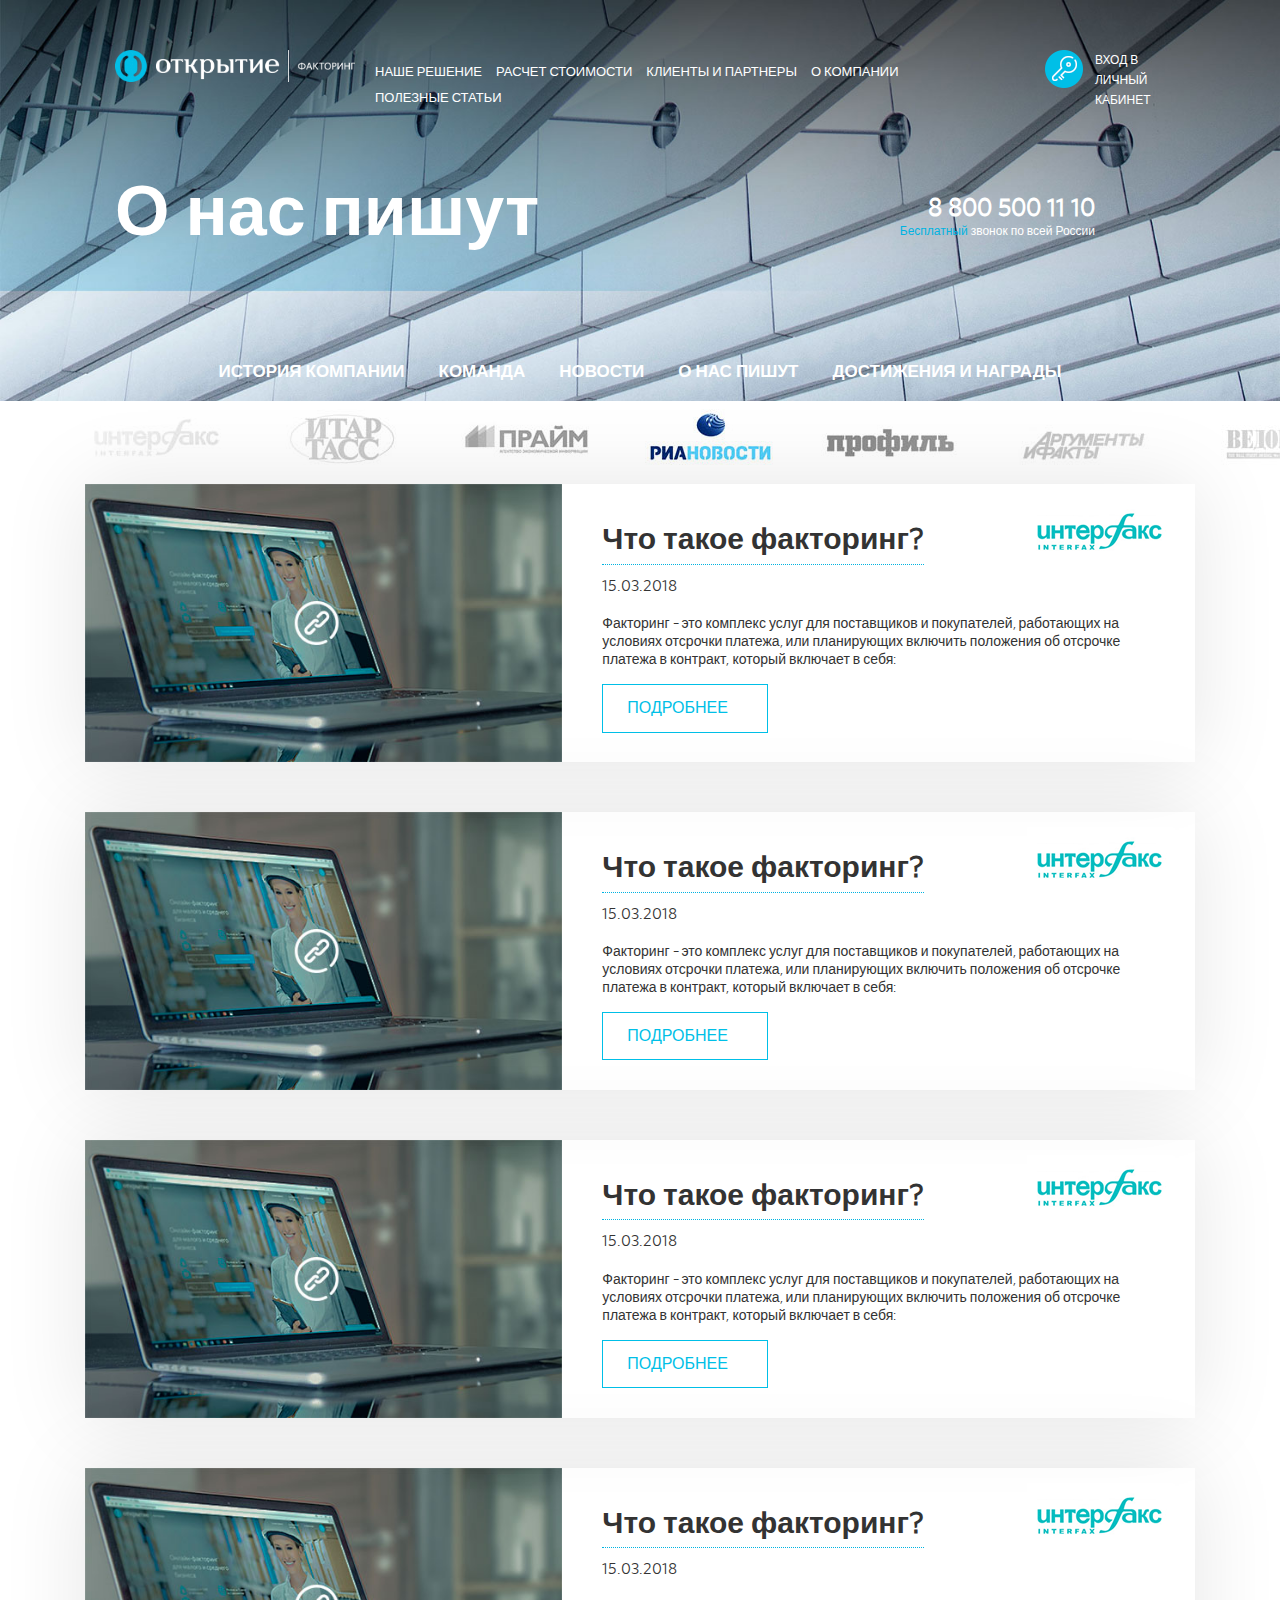
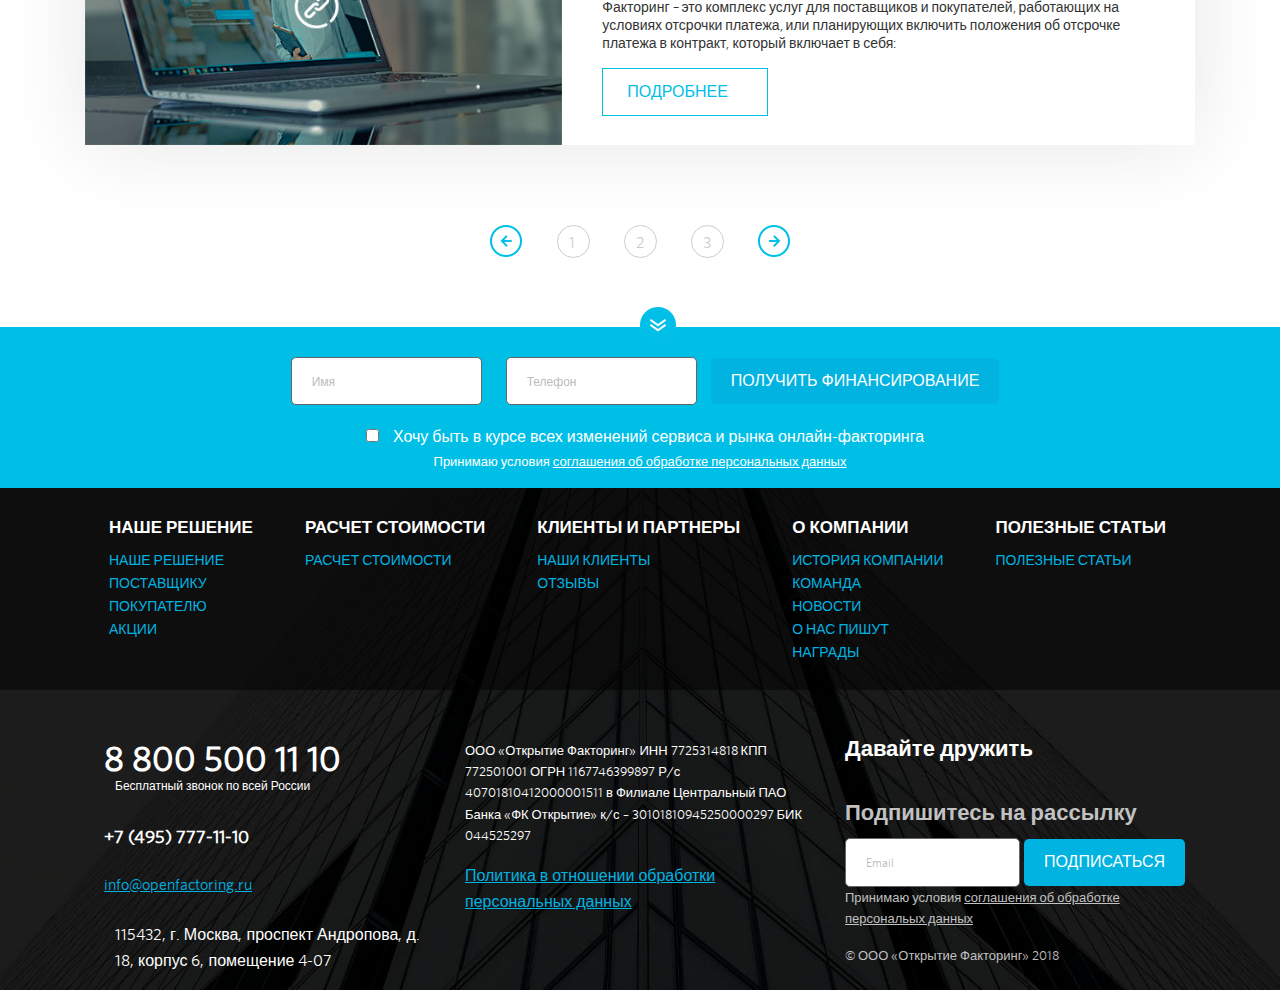
==== commit a47656af: "bbb" ====
--- a/index.html
+++ b/index.html
@@ -83,12 +83,11 @@
 							<a href="#">Вход в<br>личный кабинет</a>
 						</div>
 					</div>
-
-					<div class="col-7">
-						<h1>О нас пишут</h1>
-					</div>
-
-					<div class="col-5">
+				</div>
+
+				<div class="row">
+
+					<div class="col-sm-5 order-sm-12">
 						<div class="phone">
 							<i class="fas fa-mobile-alt"></i>
 							<a href="#">8 800 500 11 10</a>
@@ -96,7 +95,14 @@
 						</div>
 					</div>
 
-					<div class="col-lg-12">
+					<div class="col-sm-7 order-sm-1">
+						<h1>О нас пишут</h1>
+					</div>
+
+				</div>
+
+				<div class="row">
+					<div class="col-lg-12 d-none d-md-block">
 						<ul class="_mnu-page">
 							<li><a href="#">История компании</a></li>
 							<li><a href="#">Команда</a></li>
@@ -107,9 +113,144 @@
 					</div>
 
 				</div>
+
 			</div>
 		</div>
 	</header>
+
+	<section class="_s-news">
+		<div class="container">
+			<div class="row">
+				<div class="col-sm-1 offset-5 col-2 offset-md-2 offset-sm-5 d-md-none">
+					<div class="mnu-but">
+						<a href="#" class="toggle-mnu2 hidden-lg"><span></span></a>
+					</div>
+				</div>
+
+				<div class="col-12 d-lg-none">
+					<ul class="hidden-mnu2">
+						<li><a href="#">История компании</a></li>
+						<li><a href="#">Команда</a></li>
+						<li><a href="#">Новости</a></li>
+						<li><a href="#">О нас пишут</a></li>
+						<li><a href="#">Достижения и награды</a></li>
+					</ul>
+				</div>
+				<div class="col-12">
+					<!-- <div class="owl-carousel slider3">
+						<div class="slide"><img src="img/news.jpg" alt="Alt"></div>
+						<div class="slide"><img src="img/news.jpg" alt="Alt"></div>
+						<div class="slide"><img src="img/news.jpg" alt="Alt"></div>
+						<div class="slide"><img src="img/news.jpg" alt="Alt"></div>
+					</div> -->
+					<img src="img/news.jpg" alt="Alt">
+				</div>
+			</div>
+		</div>
+	</section>
+
+	<section class="_s-news2">
+		<div class="container">
+			<div class="row">
+
+				<div class="col-md-12">
+					<div class="news-item">
+						<div class="img-wrap">
+							<img src="img/news_item.jpg" alt="Alt">
+						</div>
+						<div class="text">
+							<h3>Что такое факторинг?</h3>
+							<img src="img/interfax.png" alt="Alt">
+							<span>15.03.2018</span>
+							<p>Факторинг – это комплекс услуг для поставщиков и покупателей, работающих на условиях отсрочки платежа, или планирующих включить положения об отсрочке платежа в контракт, который включает в себя:</p>
+							<button>Подробнее<i class="fas fa-arrow-right"></i></button>
+						</div>
+					</div>
+				</div>
+
+				<div class="col-md-12">
+					<div class="news-item">
+						<div class="img-wrap">
+							<img src="img/news_item.jpg" alt="Alt">
+						</div>
+						<div class="text">
+							<h3>Что такое факторинг?</h3>
+							<img src="img/interfax.png" alt="Alt">
+							<span>15.03.2018</span>
+							<p>Факторинг – это комплекс услуг для поставщиков и покупателей, работающих на условиях отсрочки платежа, или планирующих включить положения об отсрочке платежа в контракт, который включает в себя:</p>
+							<button>Подробнее<i class="fas fa-arrow-right"></i></button>
+						</div>
+					</div>
+				</div>
+
+				<div class="col-md-12">
+					<div class="news-item">
+						<div class="img-wrap">
+							<img src="img/news_item.jpg" alt="Alt">
+						</div>
+						<div class="text">
+							<h3>Что такое факторинг?</h3>
+							<img src="img/interfax.png" alt="Alt">
+							<span>15.03.2018</span>
+							<p>Факторинг – это комплекс услуг для поставщиков и покупателей, работающих на условиях отсрочки платежа, или планирующих включить положения об отсрочке платежа в контракт, который включает в себя:</p>
+							<button>Подробнее<i class="fas fa-arrow-right"></i></button>
+						</div>
+					</div>
+				</div>
+
+				<div class="col-md-12">
+					<div class="news-item">
+						<div class="img-wrap">
+							<img src="img/news_item.jpg" alt="Alt">
+						</div>
+						<div class="text">
+							<h3>Что такое факторинг?</h3>
+							<img src="img/interfax.png" alt="Alt">
+							<span>15.03.2018</span>
+							<p>Факторинг – это комплекс услуг для поставщиков и покупателей, работающих на условиях отсрочки платежа, или планирующих включить положения об отсрочке платежа в контракт, который включает в себя:</p>
+							<button>Подробнее<i class="fas fa-arrow-right"></i></button>
+						</div>
+					</div>
+				</div>
+
+				<div class="col-md-12">
+					<ul class="pagination">
+						<li><a href="#"><img src="img/pag_l.png" alt=""></a></li>
+						<li><a href="#">1</a></li>
+						<li><a href="#">2</a></li>
+						<li><a href="#">3</a></li>
+						<li><a href="#"><img src="img/pag_r.png" alt=""></a></li>
+					</ul>
+					<div class="img-wrapp">
+						<img src="img/arrow.png" alt="Alt">
+					</div>
+				</div>
+
+			</div>
+		</div>
+	</section>
+
+	<section class="_s-fin">
+		<div class="container">
+			<div class="row">
+				<div class="col-lg-12">
+					<form class="form">
+						<input type="hidden" name="project name" value="Site name">
+						<input type="hidden" name="admin email" value="antonprok777@gmail.com">
+						<input type="hidden" name="form subject" value="Form subject">
+						<input type="text" name="name" placeholder="Имя" required>
+						<input type="text" name="email" placeholder="Телефон" required>
+						<button>Получить Финансирование</button><br>
+						<input type="checkbox" class="checkbox">
+						<span>Хочу быть в курсе всех изменений сервиса и рынка онлайн-факторинга</span>
+						<div class="text">
+							<p>Принимаю условия <span>соглашения об обработке персональных данных</span></p>
+						</div>
+					</form>
+				</div>
+			</div>
+		</div>
+	</section>
 
 	<footer>
 		<div class="bot-mnu-wrap">
--- a/css/main.min.css
+++ b/css/main.min.css
@@ -1 +1 @@
-@font-face{font-family:whitney-semibold;font-weight:400;font-style:normal;src:url(../fonts/WhitneySemibold/WhitneySemibold.eot);src:url(../fonts/WhitneySemibold/WhitneySemibold.eot?#iefix) format("embedded-opentype"),url(../fonts/WhitneySemibold/WhitneySemibold.woff) format("woff"),url(../fonts/WhitneySemibold/WhitneySemibold.ttf) format("truetype")}@font-face{font-family:whitney-book;font-weight:400;font-style:normal;src:url(../fonts/WhitneyBook/WhitneyBook.eot);src:url(../fonts/WhitneyBook/WhitneyBook.eot?#iefix) format("embedded-opentype"),url(../fonts/WhitneyBook/WhitneyBook.woff) format("woff"),url(../fonts/WhitneyBook/WhitneyBook.ttf) format("truetype")}*,::after,::before{-webkit-box-sizing:border-box;box-sizing:border-box}html{font-family:sans-serif;line-height:1.15;-webkit-text-size-adjust:100%;-ms-text-size-adjust:100%;-ms-overflow-style:scrollbar;-webkit-tap-highlight-color:transparent}@-ms-viewport{width:device-width}article,aside,dialog,figcaption,figure,footer,header,hgroup,main,nav,section{display:block}body{margin:0;font-family:-apple-system,BlinkMacSystemFont,"Segoe UI",Roboto,"Helvetica Neue",Arial,sans-serif,"Apple Color Emoji","Segoe UI Emoji","Segoe UI Symbol";font-size:1rem;font-weight:400;line-height:1.5;color:#212529;text-align:left;background-color:#fff}[tabindex="-1"]:focus{outline:0!important}hr{-webkit-box-sizing:content-box;box-sizing:content-box;height:0;overflow:visible}h1,h2,h3,h4,h5,h6{margin-top:0;margin-bottom:.5rem}p{margin-top:0;margin-bottom:1rem}abbr[data-original-title],abbr[title]{text-decoration:underline;-webkit-text-decoration:underline dotted;text-decoration:underline dotted;cursor:help;border-bottom:0}address{margin-bottom:1rem;font-style:normal;line-height:inherit}dl,ol,ul{margin-top:0;margin-bottom:1rem}ol ol,ol ul,ul ol,ul ul{margin-bottom:0}dt{font-weight:700}dd{margin-bottom:.5rem;margin-left:0}blockquote{margin:0 0 1rem}dfn{font-style:italic}b,strong{font-weight:bolder}small{font-size:80%}sub,sup{position:relative;font-size:75%;line-height:0;vertical-align:baseline}sub{bottom:-.25em}sup{top:-.5em}a{color:#007bff;text-decoration:none;background-color:transparent;-webkit-text-decoration-skip:objects}a:hover{color:#0056b3;text-decoration:underline}a:not([href]):not([tabindex]){color:inherit;text-decoration:none}a:not([href]):not([tabindex]):focus,a:not([href]):not([tabindex]):hover{color:inherit;text-decoration:none}a:not([href]):not([tabindex]):focus{outline:0}code,kbd,pre,samp{font-family:monospace,monospace;font-size:1em}pre{margin-top:0;margin-bottom:1rem;overflow:auto;-ms-overflow-style:scrollbar}figure{margin:0 0 1rem}img{vertical-align:middle;border-style:none}svg:not(:root){overflow:hidden}table{border-collapse:collapse}caption{padding-top:.75rem;padding-bottom:.75rem;color:#6c757d;text-align:left;caption-side:bottom}th{text-align:inherit}label{display:inline-block;margin-bottom:.5rem}button{-webkit-border-radius:0;border-radius:0}button:focus{outline:1px dotted;outline:5px auto -webkit-focus-ring-color}button,input,optgroup,select,textarea{margin:0;font-family:inherit;font-size:inherit;line-height:inherit}button,input{overflow:visible}button,select{text-transform:none}[type=reset],[type=submit],button,html [type=button]{-webkit-appearance:button}[type=button]::-moz-focus-inner,[type=reset]::-moz-focus-inner,[type=submit]::-moz-focus-inner,button::-moz-focus-inner{padding:0;border-style:none}input[type=checkbox],input[type=radio]{-webkit-box-sizing:border-box;box-sizing:border-box;padding:0}input[type=date],input[type=datetime-local],input[type=month],input[type=time]{-webkit-appearance:listbox}textarea{overflow:auto;resize:vertical}fieldset{min-width:0;padding:0;margin:0;border:0}legend{display:block;width:100%;max-width:100%;padding:0;margin-bottom:.5rem;font-size:1.5rem;line-height:inherit;color:inherit;white-space:normal}progress{vertical-align:baseline}[type=number]::-webkit-inner-spin-button,[type=number]::-webkit-outer-spin-button{height:auto}[type=search]{outline-offset:-2px;-webkit-appearance:none}[type=search]::-webkit-search-cancel-button,[type=search]::-webkit-search-decoration{-webkit-appearance:none}::-webkit-file-upload-button{font:inherit;-webkit-appearance:button}output{display:inline-block}summary{display:list-item;cursor:pointer}template{display:none}[hidden]{display:none!important}@-ms-viewport{width:device-width}html{-webkit-box-sizing:border-box;box-sizing:border-box;-ms-overflow-style:scrollbar}*,::after,::before{-webkit-box-sizing:inherit;box-sizing:inherit}.container{width:100%;padding-right:15px;padding-left:15px;margin-right:auto;margin-left:auto}@media (min-width:576px){.container{max-width:540px}}@media (min-width:768px){.container{max-width:720px}}@media (min-width:992px){.container{max-width:960px}}@media (min-width:1200px){.container{max-width:1140px}}.container-fluid{width:100%;padding-right:15px;padding-left:15px;margin-right:auto;margin-left:auto}.row{display:-webkit-box;display:-webkit-flex;display:-ms-flexbox;display:flex;-webkit-flex-wrap:wrap;-ms-flex-wrap:wrap;flex-wrap:wrap;margin-right:-15px;margin-left:-15px}.no-gutters{margin-right:0;margin-left:0}.no-gutters>.col,.no-gutters>[class*=col-]{padding-right:0;padding-left:0}.col,.col-1,.col-10,.col-11,.col-12,.col-2,.col-3,.col-4,.col-5,.col-6,.col-7,.col-8,.col-9,.col-auto,.col-lg,.col-lg-1,.col-lg-10,.col-lg-11,.col-lg-12,.col-lg-2,.col-lg-3,.col-lg-4,.col-lg-5,.col-lg-6,.col-lg-7,.col-lg-8,.col-lg-9,.col-lg-auto,.col-md,.col-md-1,.col-md-10,.col-md-11,.col-md-12,.col-md-2,.col-md-3,.col-md-4,.col-md-5,.col-md-6,.col-md-7,.col-md-8,.col-md-9,.col-md-auto,.col-sm,.col-sm-1,.col-sm-10,.col-sm-11,.col-sm-12,.col-sm-2,.col-sm-3,.col-sm-4,.col-sm-5,.col-sm-6,.col-sm-7,.col-sm-8,.col-sm-9,.col-sm-auto,.col-xl,.col-xl-1,.col-xl-10,.col-xl-11,.col-xl-12,.col-xl-2,.col-xl-3,.col-xl-4,.col-xl-5,.col-xl-6,.col-xl-7,.col-xl-8,.col-xl-9,.col-xl-auto{position:relative;width:100%;min-height:1px;padding-right:15px;padding-left:15px}.col{-webkit-flex-basis:0;-ms-flex-preferred-size:0;flex-basis:0;-webkit-box-flex:1;-webkit-flex-grow:1;-ms-flex-positive:1;flex-grow:1;max-width:100%}.col-auto{-webkit-box-flex:0;-webkit-flex:0 0 auto;-ms-flex:0 0 auto;flex:0 0 auto;width:auto;max-width:none}.col-1{-webkit-box-flex:0;-webkit-flex:0 0 8.33333%;-ms-flex:0 0 8.33333%;flex:0 0 8.33333%;max-width:8.33333%}.col-2{-webkit-box-flex:0;-webkit-flex:0 0 16.66667%;-ms-flex:0 0 16.66667%;flex:0 0 16.66667%;max-width:16.66667%}.col-3{-webkit-box-flex:0;-webkit-flex:0 0 25%;-ms-flex:0 0 25%;flex:0 0 25%;max-width:25%}.col-4{-webkit-box-flex:0;-webkit-flex:0 0 33.33333%;-ms-flex:0 0 33.33333%;flex:0 0 33.33333%;max-width:33.33333%}.col-5{-webkit-box-flex:0;-webkit-flex:0 0 41.66667%;-ms-flex:0 0 41.66667%;flex:0 0 41.66667%;max-width:41.66667%}.col-6{-webkit-box-flex:0;-webkit-flex:0 0 50%;-ms-flex:0 0 50%;flex:0 0 50%;max-width:50%}.col-7{-webkit-box-flex:0;-webkit-flex:0 0 58.33333%;-ms-flex:0 0 58.33333%;flex:0 0 58.33333%;max-width:58.33333%}.col-8{-webkit-box-flex:0;-webkit-flex:0 0 66.66667%;-ms-flex:0 0 66.66667%;flex:0 0 66.66667%;max-width:66.66667%}.col-9{-webkit-box-flex:0;-webkit-flex:0 0 75%;-ms-flex:0 0 75%;flex:0 0 75%;max-width:75%}.col-10{-webkit-box-flex:0;-webkit-flex:0 0 83.33333%;-ms-flex:0 0 83.33333%;flex:0 0 83.33333%;max-width:83.33333%}.col-11{-webkit-box-flex:0;-webkit-flex:0 0 91.66667%;-ms-flex:0 0 91.66667%;flex:0 0 91.66667%;max-width:91.66667%}.col-12{-webkit-box-flex:0;-webkit-flex:0 0 100%;-ms-flex:0 0 100%;flex:0 0 100%;max-width:100%}.order-first{-webkit-box-ordinal-group:0;-webkit-order:-1;-ms-flex-order:-1;order:-1}.order-last{-webkit-box-ordinal-group:14;-webkit-order:13;-ms-flex-order:13;order:13}.order-0{-webkit-box-ordinal-group:1;-webkit-order:0;-ms-flex-order:0;order:0}.order-1{-webkit-box-ordinal-group:2;-webkit-order:1;-ms-flex-order:1;order:1}.order-2{-webkit-box-ordinal-group:3;-webkit-order:2;-ms-flex-order:2;order:2}.order-3{-webkit-box-ordinal-group:4;-webkit-order:3;-ms-flex-order:3;order:3}.order-4{-webkit-box-ordinal-group:5;-webkit-order:4;-ms-flex-order:4;order:4}.order-5{-webkit-box-ordinal-group:6;-webkit-order:5;-ms-flex-order:5;order:5}.order-6{-webkit-box-ordinal-group:7;-webkit-order:6;-ms-flex-order:6;order:6}.order-7{-webkit-box-ordinal-group:8;-webkit-order:7;-ms-flex-order:7;order:7}.order-8{-webkit-box-ordinal-group:9;-webkit-order:8;-ms-flex-order:8;order:8}.order-9{-webkit-box-ordinal-group:10;-webkit-order:9;-ms-flex-order:9;order:9}.order-10{-webkit-box-ordinal-group:11;-webkit-order:10;-ms-flex-order:10;order:10}.order-11{-webkit-box-ordinal-group:12;-webkit-order:11;-ms-flex-order:11;order:11}.order-12{-webkit-box-ordinal-group:13;-webkit-order:12;-ms-flex-order:12;order:12}.offset-1{margin-left:8.33333%}.offset-2{margin-left:16.66667%}.offset-3{margin-left:25%}.offset-4{margin-left:33.33333%}.offset-5{margin-left:41.66667%}.offset-6{margin-left:50%}.offset-7{margin-left:58.33333%}.offset-8{margin-left:66.66667%}.offset-9{margin-left:75%}.offset-10{margin-left:83.33333%}.offset-11{margin-left:91.66667%}@media (min-width:576px){.col-sm{-webkit-flex-basis:0;-ms-flex-preferred-size:0;flex-basis:0;-webkit-box-flex:1;-webkit-flex-grow:1;-ms-flex-positive:1;flex-grow:1;max-width:100%}.col-sm-auto{-webkit-box-flex:0;-webkit-flex:0 0 auto;-ms-flex:0 0 auto;flex:0 0 auto;width:auto;max-width:none}.col-sm-1{-webkit-box-flex:0;-webkit-flex:0 0 8.33333%;-ms-flex:0 0 8.33333%;flex:0 0 8.33333%;max-width:8.33333%}.col-sm-2{-webkit-box-flex:0;-webkit-flex:0 0 16.66667%;-ms-flex:0 0 16.66667%;flex:0 0 16.66667%;max-width:16.66667%}.col-sm-3{-webkit-box-flex:0;-webkit-flex:0 0 25%;-ms-flex:0 0 25%;flex:0 0 25%;max-width:25%}.col-sm-4{-webkit-box-flex:0;-webkit-flex:0 0 33.33333%;-ms-flex:0 0 33.33333%;flex:0 0 33.33333%;max-width:33.33333%}.col-sm-5{-webkit-box-flex:0;-webkit-flex:0 0 41.66667%;-ms-flex:0 0 41.66667%;flex:0 0 41.66667%;max-width:41.66667%}.col-sm-6{-webkit-box-flex:0;-webkit-flex:0 0 50%;-ms-flex:0 0 50%;flex:0 0 50%;max-width:50%}.col-sm-7{-webkit-box-flex:0;-webkit-flex:0 0 58.33333%;-ms-flex:0 0 58.33333%;flex:0 0 58.33333%;max-width:58.33333%}.col-sm-8{-webkit-box-flex:0;-webkit-flex:0 0 66.66667%;-ms-flex:0 0 66.66667%;flex:0 0 66.66667%;max-width:66.66667%}.col-sm-9{-webkit-box-flex:0;-webkit-flex:0 0 75%;-ms-flex:0 0 75%;flex:0 0 75%;max-width:75%}.col-sm-10{-webkit-box-flex:0;-webkit-flex:0 0 83.33333%;-ms-flex:0 0 83.33333%;flex:0 0 83.33333%;max-width:83.33333%}.col-sm-11{-webkit-box-flex:0;-webkit-flex:0 0 91.66667%;-ms-flex:0 0 91.66667%;flex:0 0 91.66667%;max-width:91.66667%}.col-sm-12{-webkit-box-flex:0;-webkit-flex:0 0 100%;-ms-flex:0 0 100%;flex:0 0 100%;max-width:100%}.order-sm-first{-webkit-box-ordinal-group:0;-webkit-order:-1;-ms-flex-order:-1;order:-1}.order-sm-last{-webkit-box-ordinal-group:14;-webkit-order:13;-ms-flex-order:13;order:13}.order-sm-0{-webkit-box-ordinal-group:1;-webkit-order:0;-ms-flex-order:0;order:0}.order-sm-1{-webkit-box-ordinal-group:2;-webkit-order:1;-ms-flex-order:1;order:1}.order-sm-2{-webkit-box-ordinal-group:3;-webkit-order:2;-ms-flex-order:2;order:2}.order-sm-3{-webkit-box-ordinal-group:4;-webkit-order:3;-ms-flex-order:3;order:3}.order-sm-4{-webkit-box-ordinal-group:5;-webkit-order:4;-ms-flex-order:4;order:4}.order-sm-5{-webkit-box-ordinal-group:6;-webkit-order:5;-ms-flex-order:5;order:5}.order-sm-6{-webkit-box-ordinal-group:7;-webkit-order:6;-ms-flex-order:6;order:6}.order-sm-7{-webkit-box-ordinal-group:8;-webkit-order:7;-ms-flex-order:7;order:7}.order-sm-8{-webkit-box-ordinal-group:9;-webkit-order:8;-ms-flex-order:8;order:8}.order-sm-9{-webkit-box-ordinal-group:10;-webkit-order:9;-ms-flex-order:9;order:9}.order-sm-10{-webkit-box-ordinal-group:11;-webkit-order:10;-ms-flex-order:10;order:10}.order-sm-11{-webkit-box-ordinal-group:12;-webkit-order:11;-ms-flex-order:11;order:11}.order-sm-12{-webkit-box-ordinal-group:13;-webkit-order:12;-ms-flex-order:12;order:12}.offset-sm-0{margin-left:0}.offset-sm-1{margin-left:8.33333%}.offset-sm-2{margin-left:16.66667%}.offset-sm-3{margin-left:25%}.offset-sm-4{margin-left:33.33333%}.offset-sm-5{margin-left:41.66667%}.offset-sm-6{margin-left:50%}.offset-sm-7{margin-left:58.33333%}.offset-sm-8{margin-left:66.66667%}.offset-sm-9{margin-left:75%}.offset-sm-10{margin-left:83.33333%}.offset-sm-11{margin-left:91.66667%}}@media (min-width:768px){.col-md{-webkit-flex-basis:0;-ms-flex-preferred-size:0;flex-basis:0;-webkit-box-flex:1;-webkit-flex-grow:1;-ms-flex-positive:1;flex-grow:1;max-width:100%}.col-md-auto{-webkit-box-flex:0;-webkit-flex:0 0 auto;-ms-flex:0 0 auto;flex:0 0 auto;width:auto;max-width:none}.col-md-1{-webkit-box-flex:0;-webkit-flex:0 0 8.33333%;-ms-flex:0 0 8.33333%;flex:0 0 8.33333%;max-width:8.33333%}.col-md-2{-webkit-box-flex:0;-webkit-flex:0 0 16.66667%;-ms-flex:0 0 16.66667%;flex:0 0 16.66667%;max-width:16.66667%}.col-md-3{-webkit-box-flex:0;-webkit-flex:0 0 25%;-ms-flex:0 0 25%;flex:0 0 25%;max-width:25%}.col-md-4{-webkit-box-flex:0;-webkit-flex:0 0 33.33333%;-ms-flex:0 0 33.33333%;flex:0 0 33.33333%;max-width:33.33333%}.col-md-5{-webkit-box-flex:0;-webkit-flex:0 0 41.66667%;-ms-flex:0 0 41.66667%;flex:0 0 41.66667%;max-width:41.66667%}.col-md-6{-webkit-box-flex:0;-webkit-flex:0 0 50%;-ms-flex:0 0 50%;flex:0 0 50%;max-width:50%}.col-md-7{-webkit-box-flex:0;-webkit-flex:0 0 58.33333%;-ms-flex:0 0 58.33333%;flex:0 0 58.33333%;max-width:58.33333%}.col-md-8{-webkit-box-flex:0;-webkit-flex:0 0 66.66667%;-ms-flex:0 0 66.66667%;flex:0 0 66.66667%;max-width:66.66667%}.col-md-9{-webkit-box-flex:0;-webkit-flex:0 0 75%;-ms-flex:0 0 75%;flex:0 0 75%;max-width:75%}.col-md-10{-webkit-box-flex:0;-webkit-flex:0 0 83.33333%;-ms-flex:0 0 83.33333%;flex:0 0 83.33333%;max-width:83.33333%}.col-md-11{-webkit-box-flex:0;-webkit-flex:0 0 91.66667%;-ms-flex:0 0 91.66667%;flex:0 0 91.66667%;max-width:91.66667%}.col-md-12{-webkit-box-flex:0;-webkit-flex:0 0 100%;-ms-flex:0 0 100%;flex:0 0 100%;max-width:100%}.order-md-first{-webkit-box-ordinal-group:0;-webkit-order:-1;-ms-flex-order:-1;order:-1}.order-md-last{-webkit-box-ordinal-group:14;-webkit-order:13;-ms-flex-order:13;order:13}.order-md-0{-webkit-box-ordinal-group:1;-webkit-order:0;-ms-flex-order:0;order:0}.order-md-1{-webkit-box-ordinal-group:2;-webkit-order:1;-ms-flex-order:1;order:1}.order-md-2{-webkit-box-ordinal-group:3;-webkit-order:2;-ms-flex-order:2;order:2}.order-md-3{-webkit-box-ordinal-group:4;-webkit-order:3;-ms-flex-order:3;order:3}.order-md-4{-webkit-box-ordinal-group:5;-webkit-order:4;-ms-flex-order:4;order:4}.order-md-5{-webkit-box-ordinal-group:6;-webkit-order:5;-ms-flex-order:5;order:5}.order-md-6{-webkit-box-ordinal-group:7;-webkit-order:6;-ms-flex-order:6;order:6}.order-md-7{-webkit-box-ordinal-group:8;-webkit-order:7;-ms-flex-order:7;order:7}.order-md-8{-webkit-box-ordinal-group:9;-webkit-order:8;-ms-flex-order:8;order:8}.order-md-9{-webkit-box-ordinal-group:10;-webkit-order:9;-ms-flex-order:9;order:9}.order-md-10{-webkit-box-ordinal-group:11;-webkit-order:10;-ms-flex-order:10;order:10}.order-md-11{-webkit-box-ordinal-group:12;-webkit-order:11;-ms-flex-order:11;order:11}.order-md-12{-webkit-box-ordinal-group:13;-webkit-order:12;-ms-flex-order:12;order:12}.offset-md-0{margin-left:0}.offset-md-1{margin-left:8.33333%}.offset-md-2{margin-left:16.66667%}.offset-md-3{margin-left:25%}.offset-md-4{margin-left:33.33333%}.offset-md-5{margin-left:41.66667%}.offset-md-6{margin-left:50%}.offset-md-7{margin-left:58.33333%}.offset-md-8{margin-left:66.66667%}.offset-md-9{margin-left:75%}.offset-md-10{margin-left:83.33333%}.offset-md-11{margin-left:91.66667%}}@media (min-width:992px){.col-lg{-webkit-flex-basis:0;-ms-flex-preferred-size:0;flex-basis:0;-webkit-box-flex:1;-webkit-flex-grow:1;-ms-flex-positive:1;flex-grow:1;max-width:100%}.col-lg-auto{-webkit-box-flex:0;-webkit-flex:0 0 auto;-ms-flex:0 0 auto;flex:0 0 auto;width:auto;max-width:none}.col-lg-1{-webkit-box-flex:0;-webkit-flex:0 0 8.33333%;-ms-flex:0 0 8.33333%;flex:0 0 8.33333%;max-width:8.33333%}.col-lg-2{-webkit-box-flex:0;-webkit-flex:0 0 16.66667%;-ms-flex:0 0 16.66667%;flex:0 0 16.66667%;max-width:16.66667%}.col-lg-3{-webkit-box-flex:0;-webkit-flex:0 0 25%;-ms-flex:0 0 25%;flex:0 0 25%;max-width:25%}.col-lg-4{-webkit-box-flex:0;-webkit-flex:0 0 33.33333%;-ms-flex:0 0 33.33333%;flex:0 0 33.33333%;max-width:33.33333%}.col-lg-5{-webkit-box-flex:0;-webkit-flex:0 0 41.66667%;-ms-flex:0 0 41.66667%;flex:0 0 41.66667%;max-width:41.66667%}.col-lg-6{-webkit-box-flex:0;-webkit-flex:0 0 50%;-ms-flex:0 0 50%;flex:0 0 50%;max-width:50%}.col-lg-7{-webkit-box-flex:0;-webkit-flex:0 0 58.33333%;-ms-flex:0 0 58.33333%;flex:0 0 58.33333%;max-width:58.33333%}.col-lg-8{-webkit-box-flex:0;-webkit-flex:0 0 66.66667%;-ms-flex:0 0 66.66667%;flex:0 0 66.66667%;max-width:66.66667%}.col-lg-9{-webkit-box-flex:0;-webkit-flex:0 0 75%;-ms-flex:0 0 75%;flex:0 0 75%;max-width:75%}.col-lg-10{-webkit-box-flex:0;-webkit-flex:0 0 83.33333%;-ms-flex:0 0 83.33333%;flex:0 0 83.33333%;max-width:83.33333%}.col-lg-11{-webkit-box-flex:0;-webkit-flex:0 0 91.66667%;-ms-flex:0 0 91.66667%;flex:0 0 91.66667%;max-width:91.66667%}.col-lg-12{-webkit-box-flex:0;-webkit-flex:0 0 100%;-ms-flex:0 0 100%;flex:0 0 100%;max-width:100%}.order-lg-first{-webkit-box-ordinal-group:0;-webkit-order:-1;-ms-flex-order:-1;order:-1}.order-lg-last{-webkit-box-ordinal-group:14;-webkit-order:13;-ms-flex-order:13;order:13}.order-lg-0{-webkit-box-ordinal-group:1;-webkit-order:0;-ms-flex-order:0;order:0}.order-lg-1{-webkit-box-ordinal-group:2;-webkit-order:1;-ms-flex-order:1;order:1}.order-lg-2{-webkit-box-ordinal-group:3;-webkit-order:2;-ms-flex-order:2;order:2}.order-lg-3{-webkit-box-ordinal-group:4;-webkit-order:3;-ms-flex-order:3;order:3}.order-lg-4{-webkit-box-ordinal-group:5;-webkit-order:4;-ms-flex-order:4;order:4}.order-lg-5{-webkit-box-ordinal-group:6;-webkit-order:5;-ms-flex-order:5;order:5}.order-lg-6{-webkit-box-ordinal-group:7;-webkit-order:6;-ms-flex-order:6;order:6}.order-lg-7{-webkit-box-ordinal-group:8;-webkit-order:7;-ms-flex-order:7;order:7}.order-lg-8{-webkit-box-ordinal-group:9;-webkit-order:8;-ms-flex-order:8;order:8}.order-lg-9{-webkit-box-ordinal-group:10;-webkit-order:9;-ms-flex-order:9;order:9}.order-lg-10{-webkit-box-ordinal-group:11;-webkit-order:10;-ms-flex-order:10;order:10}.order-lg-11{-webkit-box-ordinal-group:12;-webkit-order:11;-ms-flex-order:11;order:11}.order-lg-12{-webkit-box-ordinal-group:13;-webkit-order:12;-ms-flex-order:12;order:12}.offset-lg-0{margin-left:0}.offset-lg-1{margin-left:8.33333%}.offset-lg-2{margin-left:16.66667%}.offset-lg-3{margin-left:25%}.offset-lg-4{margin-left:33.33333%}.offset-lg-5{margin-left:41.66667%}.offset-lg-6{margin-left:50%}.offset-lg-7{margin-left:58.33333%}.offset-lg-8{margin-left:66.66667%}.offset-lg-9{margin-left:75%}.offset-lg-10{margin-left:83.33333%}.offset-lg-11{margin-left:91.66667%}}@media (min-width:1200px){.col-xl{-webkit-flex-basis:0;-ms-flex-preferred-size:0;flex-basis:0;-webkit-box-flex:1;-webkit-flex-grow:1;-ms-flex-positive:1;flex-grow:1;max-width:100%}.col-xl-auto{-webkit-box-flex:0;-webkit-flex:0 0 auto;-ms-flex:0 0 auto;flex:0 0 auto;width:auto;max-width:none}.col-xl-1{-webkit-box-flex:0;-webkit-flex:0 0 8.33333%;-ms-flex:0 0 8.33333%;flex:0 0 8.33333%;max-width:8.33333%}.col-xl-2{-webkit-box-flex:0;-webkit-flex:0 0 16.66667%;-ms-flex:0 0 16.66667%;flex:0 0 16.66667%;max-width:16.66667%}.col-xl-3{-webkit-box-flex:0;-webkit-flex:0 0 25%;-ms-flex:0 0 25%;flex:0 0 25%;max-width:25%}.col-xl-4{-webkit-box-flex:0;-webkit-flex:0 0 33.33333%;-ms-flex:0 0 33.33333%;flex:0 0 33.33333%;max-width:33.33333%}.col-xl-5{-webkit-box-flex:0;-webkit-flex:0 0 41.66667%;-ms-flex:0 0 41.66667%;flex:0 0 41.66667%;max-width:41.66667%}.col-xl-6{-webkit-box-flex:0;-webkit-flex:0 0 50%;-ms-flex:0 0 50%;flex:0 0 50%;max-width:50%}.col-xl-7{-webkit-box-flex:0;-webkit-flex:0 0 58.33333%;-ms-flex:0 0 58.33333%;flex:0 0 58.33333%;max-width:58.33333%}.col-xl-8{-webkit-box-flex:0;-webkit-flex:0 0 66.66667%;-ms-flex:0 0 66.66667%;flex:0 0 66.66667%;max-width:66.66667%}.col-xl-9{-webkit-box-flex:0;-webkit-flex:0 0 75%;-ms-flex:0 0 75%;flex:0 0 75%;max-width:75%}.col-xl-10{-webkit-box-flex:0;-webkit-flex:0 0 83.33333%;-ms-flex:0 0 83.33333%;flex:0 0 83.33333%;max-width:83.33333%}.col-xl-11{-webkit-box-flex:0;-webkit-flex:0 0 91.66667%;-ms-flex:0 0 91.66667%;flex:0 0 91.66667%;max-width:91.66667%}.col-xl-12{-webkit-box-flex:0;-webkit-flex:0 0 100%;-ms-flex:0 0 100%;flex:0 0 100%;max-width:100%}.order-xl-first{-webkit-box-ordinal-group:0;-webkit-order:-1;-ms-flex-order:-1;order:-1}.order-xl-last{-webkit-box-ordinal-group:14;-webkit-order:13;-ms-flex-order:13;order:13}.order-xl-0{-webkit-box-ordinal-group:1;-webkit-order:0;-ms-flex-order:0;order:0}.order-xl-1{-webkit-box-ordinal-group:2;-webkit-order:1;-ms-flex-order:1;order:1}.order-xl-2{-webkit-box-ordinal-group:3;-webkit-order:2;-ms-flex-order:2;order:2}.order-xl-3{-webkit-box-ordinal-group:4;-webkit-order:3;-ms-flex-order:3;order:3}.order-xl-4{-webkit-box-ordinal-group:5;-webkit-order:4;-ms-flex-order:4;order:4}.order-xl-5{-webkit-box-ordinal-group:6;-webkit-order:5;-ms-flex-order:5;order:5}.order-xl-6{-webkit-box-ordinal-group:7;-webkit-order:6;-ms-flex-order:6;order:6}.order-xl-7{-webkit-box-ordinal-group:8;-webkit-order:7;-ms-flex-order:7;order:7}.order-xl-8{-webkit-box-ordinal-group:9;-webkit-order:8;-ms-flex-order:8;order:8}.order-xl-9{-webkit-box-ordinal-group:10;-webkit-order:9;-ms-flex-order:9;order:9}.order-xl-10{-webkit-box-ordinal-group:11;-webkit-order:10;-ms-flex-order:10;order:10}.order-xl-11{-webkit-box-ordinal-group:12;-webkit-order:11;-ms-flex-order:11;order:11}.order-xl-12{-webkit-box-ordinal-group:13;-webkit-order:12;-ms-flex-order:12;order:12}.offset-xl-0{margin-left:0}.offset-xl-1{margin-left:8.33333%}.offset-xl-2{margin-left:16.66667%}.offset-xl-3{margin-left:25%}.offset-xl-4{margin-left:33.33333%}.offset-xl-5{margin-left:41.66667%}.offset-xl-6{margin-left:50%}.offset-xl-7{margin-left:58.33333%}.offset-xl-8{margin-left:66.66667%}.offset-xl-9{margin-left:75%}.offset-xl-10{margin-left:83.33333%}.offset-xl-11{margin-left:91.66667%}}.d-none{display:none!important}.d-inline{display:inline!important}.d-inline-block{display:inline-block!important}.d-block{display:block!important}.d-table{display:table!important}.d-table-row{display:table-row!important}.d-table-cell{display:table-cell!important}.d-flex{display:-webkit-box!important;display:-webkit-flex!important;display:-ms-flexbox!important;display:flex!important}.d-inline-flex{display:-webkit-inline-box!important;display:-webkit-inline-flex!important;display:-ms-inline-flexbox!important;display:inline-flex!important}@media (min-width:576px){.d-sm-none{display:none!important}.d-sm-inline{display:inline!important}.d-sm-inline-block{display:inline-block!important}.d-sm-block{display:block!important}.d-sm-table{display:table!important}.d-sm-table-row{display:table-row!important}.d-sm-table-cell{display:table-cell!important}.d-sm-flex{display:-webkit-box!important;display:-webkit-flex!important;display:-ms-flexbox!important;display:flex!important}.d-sm-inline-flex{display:-webkit-inline-box!important;display:-webkit-inline-flex!important;display:-ms-inline-flexbox!important;display:inline-flex!important}}@media (min-width:768px){.d-md-none{display:none!important}.d-md-inline{display:inline!important}.d-md-inline-block{display:inline-block!important}.d-md-block{display:block!important}.d-md-table{display:table!important}.d-md-table-row{display:table-row!important}.d-md-table-cell{display:table-cell!important}.d-md-flex{display:-webkit-box!important;display:-webkit-flex!important;display:-ms-flexbox!important;display:flex!important}.d-md-inline-flex{display:-webkit-inline-box!important;display:-webkit-inline-flex!important;display:-ms-inline-flexbox!important;display:inline-flex!important}}@media (min-width:992px){.d-lg-none{display:none!important}.d-lg-inline{display:inline!important}.d-lg-inline-block{display:inline-block!important}.d-lg-block{display:block!important}.d-lg-table{display:table!important}.d-lg-table-row{display:table-row!important}.d-lg-table-cell{display:table-cell!important}.d-lg-flex{display:-webkit-box!important;display:-webkit-flex!important;display:-ms-flexbox!important;display:flex!important}.d-lg-inline-flex{display:-webkit-inline-box!important;display:-webkit-inline-flex!important;display:-ms-inline-flexbox!important;display:inline-flex!important}}@media (min-width:1200px){.d-xl-none{display:none!important}.d-xl-inline{display:inline!important}.d-xl-inline-block{display:inline-block!important}.d-xl-block{display:block!important}.d-xl-table{display:table!important}.d-xl-table-row{display:table-row!important}.d-xl-table-cell{display:table-cell!important}.d-xl-flex{display:-webkit-box!important;display:-webkit-flex!important;display:-ms-flexbox!important;display:flex!important}.d-xl-inline-flex{display:-webkit-inline-box!important;display:-webkit-inline-flex!important;display:-ms-inline-flexbox!important;display:inline-flex!important}}@media print{.d-print-none{display:none!important}.d-print-inline{display:inline!important}.d-print-inline-block{display:inline-block!important}.d-print-block{display:block!important}.d-print-table{display:table!important}.d-print-table-row{display:table-row!important}.d-print-table-cell{display:table-cell!important}.d-print-flex{display:-webkit-box!important;display:-webkit-flex!important;display:-ms-flexbox!important;display:flex!important}.d-print-inline-flex{display:-webkit-inline-box!important;display:-webkit-inline-flex!important;display:-ms-inline-flexbox!important;display:inline-flex!important}}.flex-row{-webkit-box-orient:horizontal!important;-webkit-box-direction:normal!important;-webkit-flex-direction:row!important;-ms-flex-direction:row!important;flex-direction:row!important}.flex-column{-webkit-box-orient:vertical!important;-webkit-box-direction:normal!important;-webkit-flex-direction:column!important;-ms-flex-direction:column!important;flex-direction:column!important}.flex-row-reverse{-webkit-box-orient:horizontal!important;-webkit-box-direction:reverse!important;-webkit-flex-direction:row-reverse!important;-ms-flex-direction:row-reverse!important;flex-direction:row-reverse!important}.flex-column-reverse{-webkit-box-orient:vertical!important;-webkit-box-direction:reverse!important;-webkit-flex-direction:column-reverse!important;-ms-flex-direction:column-reverse!important;flex-direction:column-reverse!important}.flex-wrap{-webkit-flex-wrap:wrap!important;-ms-flex-wrap:wrap!important;flex-wrap:wrap!important}.flex-nowrap{-webkit-flex-wrap:nowrap!important;-ms-flex-wrap:nowrap!important;flex-wrap:nowrap!important}.flex-wrap-reverse{-webkit-flex-wrap:wrap-reverse!important;-ms-flex-wrap:wrap-reverse!important;flex-wrap:wrap-reverse!important}.justify-content-start{-webkit-box-pack:start!important;-webkit-justify-content:flex-start!important;-ms-flex-pack:start!important;justify-content:flex-start!important}.justify-content-end{-webkit-box-pack:end!important;-webkit-justify-content:flex-end!important;-ms-flex-pack:end!important;justify-content:flex-end!important}.justify-content-center{-webkit-box-pack:center!important;-webkit-justify-content:center!important;-ms-flex-pack:center!important;justify-content:center!important}.justify-content-between{-webkit-box-pack:justify!important;-webkit-justify-content:space-between!important;-ms-flex-pack:justify!important;justify-content:space-between!important}.justify-content-around{-webkit-justify-content:space-around!important;-ms-flex-pack:distribute!important;justify-content:space-around!important}.align-items-start{-webkit-box-align:start!important;-webkit-align-items:flex-start!important;-ms-flex-align:start!important;align-items:flex-start!important}.align-items-end{-webkit-box-align:end!important;-webkit-align-items:flex-end!important;-ms-flex-align:end!important;align-items:flex-end!important}.align-items-center{-webkit-box-align:center!important;-webkit-align-items:center!important;-ms-flex-align:center!important;align-items:center!important}.align-items-baseline{-webkit-box-align:baseline!important;-webkit-align-items:baseline!important;-ms-flex-align:baseline!important;align-items:baseline!important}.align-items-stretch{-webkit-box-align:stretch!important;-webkit-align-items:stretch!important;-ms-flex-align:stretch!important;align-items:stretch!important}.align-content-start{-webkit-align-content:flex-start!important;-ms-flex-line-pack:start!important;align-content:flex-start!important}.align-content-end{-webkit-align-content:flex-end!important;-ms-flex-line-pack:end!important;align-content:flex-end!important}.align-content-center{-webkit-align-content:center!important;-ms-flex-line-pack:center!important;align-content:center!important}.align-content-between{-webkit-align-content:space-between!important;-ms-flex-line-pack:justify!important;align-content:space-between!important}.align-content-around{-webkit-align-content:space-around!important;-ms-flex-line-pack:distribute!important;align-content:space-around!important}.align-content-stretch{-webkit-align-content:stretch!important;-ms-flex-line-pack:stretch!important;align-content:stretch!important}.align-self-auto{-webkit-align-self:auto!important;-ms-flex-item-align:auto!important;align-self:auto!important}.align-self-start{-webkit-align-self:flex-start!important;-ms-flex-item-align:start!important;align-self:flex-start!important}.align-self-end{-webkit-align-self:flex-end!important;-ms-flex-item-align:end!important;align-self:flex-end!important}.align-self-center{-webkit-align-self:center!important;-ms-flex-item-align:center!important;align-self:center!important}.align-self-baseline{-webkit-align-self:baseline!important;-ms-flex-item-align:baseline!important;align-self:baseline!important}.align-self-stretch{-webkit-align-self:stretch!important;-ms-flex-item-align:stretch!important;align-self:stretch!important}@media (min-width:576px){.flex-sm-row{-webkit-box-orient:horizontal!important;-webkit-box-direction:normal!important;-webkit-flex-direction:row!important;-ms-flex-direction:row!important;flex-direction:row!important}.flex-sm-column{-webkit-box-orient:vertical!important;-webkit-box-direction:normal!important;-webkit-flex-direction:column!important;-ms-flex-direction:column!important;flex-direction:column!important}.flex-sm-row-reverse{-webkit-box-orient:horizontal!important;-webkit-box-direction:reverse!important;-webkit-flex-direction:row-reverse!important;-ms-flex-direction:row-reverse!important;flex-direction:row-reverse!important}.flex-sm-column-reverse{-webkit-box-orient:vertical!important;-webkit-box-direction:reverse!important;-webkit-flex-direction:column-reverse!important;-ms-flex-direction:column-reverse!important;flex-direction:column-reverse!important}.flex-sm-wrap{-webkit-flex-wrap:wrap!important;-ms-flex-wrap:wrap!important;flex-wrap:wrap!important}.flex-sm-nowrap{-webkit-flex-wrap:nowrap!important;-ms-flex-wrap:nowrap!important;flex-wrap:nowrap!important}.flex-sm-wrap-reverse{-webkit-flex-wrap:wrap-reverse!important;-ms-flex-wrap:wrap-reverse!important;flex-wrap:wrap-reverse!important}.justify-content-sm-start{-webkit-box-pack:start!important;-webkit-justify-content:flex-start!important;-ms-flex-pack:start!important;justify-content:flex-start!important}.justify-content-sm-end{-webkit-box-pack:end!important;-webkit-justify-content:flex-end!important;-ms-flex-pack:end!important;justify-content:flex-end!important}.justify-content-sm-center{-webkit-box-pack:center!important;-webkit-justify-content:center!important;-ms-flex-pack:center!important;justify-content:center!important}.justify-content-sm-between{-webkit-box-pack:justify!important;-webkit-justify-content:space-between!important;-ms-flex-pack:justify!important;justify-content:space-between!important}.justify-content-sm-around{-webkit-justify-content:space-around!important;-ms-flex-pack:distribute!important;justify-content:space-around!important}.align-items-sm-start{-webkit-box-align:start!important;-webkit-align-items:flex-start!important;-ms-flex-align:start!important;align-items:flex-start!important}.align-items-sm-end{-webkit-box-align:end!important;-webkit-align-items:flex-end!important;-ms-flex-align:end!important;align-items:flex-end!important}.align-items-sm-center{-webkit-box-align:center!important;-webkit-align-items:center!important;-ms-flex-align:center!important;align-items:center!important}.align-items-sm-baseline{-webkit-box-align:baseline!important;-webkit-align-items:baseline!important;-ms-flex-align:baseline!important;align-items:baseline!important}.align-items-sm-stretch{-webkit-box-align:stretch!important;-webkit-align-items:stretch!important;-ms-flex-align:stretch!important;align-items:stretch!important}.align-content-sm-start{-webkit-align-content:flex-start!important;-ms-flex-line-pack:start!important;align-content:flex-start!important}.align-content-sm-end{-webkit-align-content:flex-end!important;-ms-flex-line-pack:end!important;align-content:flex-end!important}.align-content-sm-center{-webkit-align-content:center!important;-ms-flex-line-pack:center!important;align-content:center!important}.align-content-sm-between{-webkit-align-content:space-between!important;-ms-flex-line-pack:justify!important;align-content:space-between!important}.align-content-sm-around{-webkit-align-content:space-around!important;-ms-flex-line-pack:distribute!important;align-content:space-around!important}.align-content-sm-stretch{-webkit-align-content:stretch!important;-ms-flex-line-pack:stretch!important;align-content:stretch!important}.align-self-sm-auto{-webkit-align-self:auto!important;-ms-flex-item-align:auto!important;align-self:auto!important}.align-self-sm-start{-webkit-align-self:flex-start!important;-ms-flex-item-align:start!important;align-self:flex-start!important}.align-self-sm-end{-webkit-align-self:flex-end!important;-ms-flex-item-align:end!important;align-self:flex-end!important}.align-self-sm-center{-webkit-align-self:center!important;-ms-flex-item-align:center!important;align-self:center!important}.align-self-sm-baseline{-webkit-align-self:baseline!important;-ms-flex-item-align:baseline!important;align-self:baseline!important}.align-self-sm-stretch{-webkit-align-self:stretch!important;-ms-flex-item-align:stretch!important;align-self:stretch!important}}@media (min-width:768px){.flex-md-row{-webkit-box-orient:horizontal!important;-webkit-box-direction:normal!important;-webkit-flex-direction:row!important;-ms-flex-direction:row!important;flex-direction:row!important}.flex-md-column{-webkit-box-orient:vertical!important;-webkit-box-direction:normal!important;-webkit-flex-direction:column!important;-ms-flex-direction:column!important;flex-direction:column!important}.flex-md-row-reverse{-webkit-box-orient:horizontal!important;-webkit-box-direction:reverse!important;-webkit-flex-direction:row-reverse!important;-ms-flex-direction:row-reverse!important;flex-direction:row-reverse!important}.flex-md-column-reverse{-webkit-box-orient:vertical!important;-webkit-box-direction:reverse!important;-webkit-flex-direction:column-reverse!important;-ms-flex-direction:column-reverse!important;flex-direction:column-reverse!important}.flex-md-wrap{-webkit-flex-wrap:wrap!important;-ms-flex-wrap:wrap!important;flex-wrap:wrap!important}.flex-md-nowrap{-webkit-flex-wrap:nowrap!important;-ms-flex-wrap:nowrap!important;flex-wrap:nowrap!important}.flex-md-wrap-reverse{-webkit-flex-wrap:wrap-reverse!important;-ms-flex-wrap:wrap-reverse!important;flex-wrap:wrap-reverse!important}.justify-content-md-start{-webkit-box-pack:start!important;-webkit-justify-content:flex-start!important;-ms-flex-pack:start!important;justify-content:flex-start!important}.justify-content-md-end{-webkit-box-pack:end!important;-webkit-justify-content:flex-end!important;-ms-flex-pack:end!important;justify-content:flex-end!important}.justify-content-md-center{-webkit-box-pack:center!important;-webkit-justify-content:center!important;-ms-flex-pack:center!important;justify-content:center!important}.justify-content-md-between{-webkit-box-pack:justify!important;-webkit-justify-content:space-between!important;-ms-flex-pack:justify!important;justify-content:space-between!important}.justify-content-md-around{-webkit-justify-content:space-around!important;-ms-flex-pack:distribute!important;justify-content:space-around!important}.align-items-md-start{-webkit-box-align:start!important;-webkit-align-items:flex-start!important;-ms-flex-align:start!important;align-items:flex-start!important}.align-items-md-end{-webkit-box-align:end!important;-webkit-align-items:flex-end!important;-ms-flex-align:end!important;align-items:flex-end!important}.align-items-md-center{-webkit-box-align:center!important;-webkit-align-items:center!important;-ms-flex-align:center!important;align-items:center!important}.align-items-md-baseline{-webkit-box-align:baseline!important;-webkit-align-items:baseline!important;-ms-flex-align:baseline!important;align-items:baseline!important}.align-items-md-stretch{-webkit-box-align:stretch!important;-webkit-align-items:stretch!important;-ms-flex-align:stretch!important;align-items:stretch!important}.align-content-md-start{-webkit-align-content:flex-start!important;-ms-flex-line-pack:start!important;align-content:flex-start!important}.align-content-md-end{-webkit-align-content:flex-end!important;-ms-flex-line-pack:end!important;align-content:flex-end!important}.align-content-md-center{-webkit-align-content:center!important;-ms-flex-line-pack:center!important;align-content:center!important}.align-content-md-between{-webkit-align-content:space-between!important;-ms-flex-line-pack:justify!important;align-content:space-between!important}.align-content-md-around{-webkit-align-content:space-around!important;-ms-flex-line-pack:distribute!important;align-content:space-around!important}.align-content-md-stretch{-webkit-align-content:stretch!important;-ms-flex-line-pack:stretch!important;align-content:stretch!important}.align-self-md-auto{-webkit-align-self:auto!important;-ms-flex-item-align:auto!important;align-self:auto!important}.align-self-md-start{-webkit-align-self:flex-start!important;-ms-flex-item-align:start!important;align-self:flex-start!important}.align-self-md-end{-webkit-align-self:flex-end!important;-ms-flex-item-align:end!important;align-self:flex-end!important}.align-self-md-center{-webkit-align-self:center!important;-ms-flex-item-align:center!important;align-self:center!important}.align-self-md-baseline{-webkit-align-self:baseline!important;-ms-flex-item-align:baseline!important;align-self:baseline!important}.align-self-md-stretch{-webkit-align-self:stretch!important;-ms-flex-item-align:stretch!important;align-self:stretch!important}}@media (min-width:992px){.flex-lg-row{-webkit-box-orient:horizontal!important;-webkit-box-direction:normal!important;-webkit-flex-direction:row!important;-ms-flex-direction:row!important;flex-direction:row!important}.flex-lg-column{-webkit-box-orient:vertical!important;-webkit-box-direction:normal!important;-webkit-flex-direction:column!important;-ms-flex-direction:column!important;flex-direction:column!important}.flex-lg-row-reverse{-webkit-box-orient:horizontal!important;-webkit-box-direction:reverse!important;-webkit-flex-direction:row-reverse!important;-ms-flex-direction:row-reverse!important;flex-direction:row-reverse!important}.flex-lg-column-reverse{-webkit-box-orient:vertical!important;-webkit-box-direction:reverse!important;-webkit-flex-direction:column-reverse!important;-ms-flex-direction:column-reverse!important;flex-direction:column-reverse!important}.flex-lg-wrap{-webkit-flex-wrap:wrap!important;-ms-flex-wrap:wrap!important;flex-wrap:wrap!important}.flex-lg-nowrap{-webkit-flex-wrap:nowrap!important;-ms-flex-wrap:nowrap!important;flex-wrap:nowrap!important}.flex-lg-wrap-reverse{-webkit-flex-wrap:wrap-reverse!important;-ms-flex-wrap:wrap-reverse!important;flex-wrap:wrap-reverse!important}.justify-content-lg-start{-webkit-box-pack:start!important;-webkit-justify-content:flex-start!important;-ms-flex-pack:start!important;justify-content:flex-start!important}.justify-content-lg-end{-webkit-box-pack:end!important;-webkit-justify-content:flex-end!important;-ms-flex-pack:end!important;justify-content:flex-end!important}.justify-content-lg-center{-webkit-box-pack:center!important;-webkit-justify-content:center!important;-ms-flex-pack:center!important;justify-content:center!important}.justify-content-lg-between{-webkit-box-pack:justify!important;-webkit-justify-content:space-between!important;-ms-flex-pack:justify!important;justify-content:space-between!important}.justify-content-lg-around{-webkit-justify-content:space-around!important;-ms-flex-pack:distribute!important;justify-content:space-around!important}.align-items-lg-start{-webkit-box-align:start!important;-webkit-align-items:flex-start!important;-ms-flex-align:start!important;align-items:flex-start!important}.align-items-lg-end{-webkit-box-align:end!important;-webkit-align-items:flex-end!important;-ms-flex-align:end!important;align-items:flex-end!important}.align-items-lg-center{-webkit-box-align:center!important;-webkit-align-items:center!important;-ms-flex-align:center!important;align-items:center!important}.align-items-lg-baseline{-webkit-box-align:baseline!important;-webkit-align-items:baseline!important;-ms-flex-align:baseline!important;align-items:baseline!important}.align-items-lg-stretch{-webkit-box-align:stretch!important;-webkit-align-items:stretch!important;-ms-flex-align:stretch!important;align-items:stretch!important}.align-content-lg-start{-webkit-align-content:flex-start!important;-ms-flex-line-pack:start!important;align-content:flex-start!important}.align-content-lg-end{-webkit-align-content:flex-end!important;-ms-flex-line-pack:end!important;align-content:flex-end!important}.align-content-lg-center{-webkit-align-content:center!important;-ms-flex-line-pack:center!important;align-content:center!important}.align-content-lg-between{-webkit-align-content:space-between!important;-ms-flex-line-pack:justify!important;align-content:space-between!important}.align-content-lg-around{-webkit-align-content:space-around!important;-ms-flex-line-pack:distribute!important;align-content:space-around!important}.align-content-lg-stretch{-webkit-align-content:stretch!important;-ms-flex-line-pack:stretch!important;align-content:stretch!important}.align-self-lg-auto{-webkit-align-self:auto!important;-ms-flex-item-align:auto!important;align-self:auto!important}.align-self-lg-start{-webkit-align-self:flex-start!important;-ms-flex-item-align:start!important;align-self:flex-start!important}.align-self-lg-end{-webkit-align-self:flex-end!important;-ms-flex-item-align:end!important;align-self:flex-end!important}.align-self-lg-center{-webkit-align-self:center!important;-ms-flex-item-align:center!important;align-self:center!important}.align-self-lg-baseline{-webkit-align-self:baseline!important;-ms-flex-item-align:baseline!important;align-self:baseline!important}.align-self-lg-stretch{-webkit-align-self:stretch!important;-ms-flex-item-align:stretch!important;align-self:stretch!important}}@media (min-width:1200px){.flex-xl-row{-webkit-box-orient:horizontal!important;-webkit-box-direction:normal!important;-webkit-flex-direction:row!important;-ms-flex-direction:row!important;flex-direction:row!important}.flex-xl-column{-webkit-box-orient:vertical!important;-webkit-box-direction:normal!important;-webkit-flex-direction:column!important;-ms-flex-direction:column!important;flex-direction:column!important}.flex-xl-row-reverse{-webkit-box-orient:horizontal!important;-webkit-box-direction:reverse!important;-webkit-flex-direction:row-reverse!important;-ms-flex-direction:row-reverse!important;flex-direction:row-reverse!important}.flex-xl-column-reverse{-webkit-box-orient:vertical!important;-webkit-box-direction:reverse!important;-webkit-flex-direction:column-reverse!important;-ms-flex-direction:column-reverse!important;flex-direction:column-reverse!important}.flex-xl-wrap{-webkit-flex-wrap:wrap!important;-ms-flex-wrap:wrap!important;flex-wrap:wrap!important}.flex-xl-nowrap{-webkit-flex-wrap:nowrap!important;-ms-flex-wrap:nowrap!important;flex-wrap:nowrap!important}.flex-xl-wrap-reverse{-webkit-flex-wrap:wrap-reverse!important;-ms-flex-wrap:wrap-reverse!important;flex-wrap:wrap-reverse!important}.justify-content-xl-start{-webkit-box-pack:start!important;-webkit-justify-content:flex-start!important;-ms-flex-pack:start!important;justify-content:flex-start!important}.justify-content-xl-end{-webkit-box-pack:end!important;-webkit-justify-content:flex-end!important;-ms-flex-pack:end!important;justify-content:flex-end!important}.justify-content-xl-center{-webkit-box-pack:center!important;-webkit-justify-content:center!important;-ms-flex-pack:center!important;justify-content:center!important}.justify-content-xl-between{-webkit-box-pack:justify!important;-webkit-justify-content:space-between!important;-ms-flex-pack:justify!important;justify-content:space-between!important}.justify-content-xl-around{-webkit-justify-content:space-around!important;-ms-flex-pack:distribute!important;justify-content:space-around!important}.align-items-xl-start{-webkit-box-align:start!important;-webkit-align-items:flex-start!important;-ms-flex-align:start!important;align-items:flex-start!important}.align-items-xl-end{-webkit-box-align:end!important;-webkit-align-items:flex-end!important;-ms-flex-align:end!important;align-items:flex-end!important}.align-items-xl-center{-webkit-box-align:center!important;-webkit-align-items:center!important;-ms-flex-align:center!important;align-items:center!important}.align-items-xl-baseline{-webkit-box-align:baseline!important;-webkit-align-items:baseline!important;-ms-flex-align:baseline!important;align-items:baseline!important}.align-items-xl-stretch{-webkit-box-align:stretch!important;-webkit-align-items:stretch!important;-ms-flex-align:stretch!important;align-items:stretch!important}.align-content-xl-start{-webkit-align-content:flex-start!important;-ms-flex-line-pack:start!important;align-content:flex-start!important}.align-content-xl-end{-webkit-align-content:flex-end!important;-ms-flex-line-pack:end!important;align-content:flex-end!important}.align-content-xl-center{-webkit-align-content:center!important;-ms-flex-line-pack:center!important;align-content:center!important}.align-content-xl-between{-webkit-align-content:space-between!important;-ms-flex-line-pack:justify!important;align-content:space-between!important}.align-content-xl-around{-webkit-align-content:space-around!important;-ms-flex-line-pack:distribute!important;align-content:space-around!important}.align-content-xl-stretch{-webkit-align-content:stretch!important;-ms-flex-line-pack:stretch!important;align-content:stretch!important}.align-self-xl-auto{-webkit-align-self:auto!important;-ms-flex-item-align:auto!important;align-self:auto!important}.align-self-xl-start{-webkit-align-self:flex-start!important;-ms-flex-item-align:start!important;align-self:flex-start!important}.align-self-xl-end{-webkit-align-self:flex-end!important;-ms-flex-item-align:end!important;align-self:flex-end!important}.align-self-xl-center{-webkit-align-self:center!important;-ms-flex-item-align:center!important;align-self:center!important}.align-self-xl-baseline{-webkit-align-self:baseline!important;-ms-flex-item-align:baseline!important;align-self:baseline!important}.align-self-xl-stretch{-webkit-align-self:stretch!important;-ms-flex-item-align:stretch!important;align-self:stretch!important}}.w-25{width:25%!important}.w-50{width:50%!important}.w-75{width:75%!important}.w-100{width:100%!important}.h-25{height:25%!important}.h-50{height:50%!important}.h-75{height:75%!important}.h-100{height:100%!important}.mw-100{max-width:100%!important}.mh-100{max-height:100%!important}.owl-theme .owl-dots,.owl-theme .owl-nav{text-align:center;-webkit-tap-highlight-color:transparent}.owl-theme .owl-nav{margin-top:10px}.owl-theme .owl-nav [class*=owl-]{color:#fff;font-size:14px;margin:5px;padding:4px 7px;background:#d6d6d6;display:inline-block;cursor:pointer;-webkit-border-radius:3px;border-radius:3px}.owl-theme .owl-nav [class*=owl-]:hover{background:#869791;color:#fff;text-decoration:none}.owl-theme .owl-nav .disabled{opacity:.5;cursor:default}.owl-theme .owl-nav.disabled+.owl-dots{margin-top:10px}.owl-theme .owl-dots .owl-dot{display:inline-block;zoom:1}.owl-theme .owl-dots .owl-dot span{width:10px;height:10px;margin:5px 7px;background:#d6d6d6;display:block;-webkit-backface-visibility:visible;-webkit-transition:opacity .2s ease;-o-transition:opacity .2s ease;transition:opacity .2s ease;-webkit-border-radius:30px;border-radius:30px}.owl-theme .owl-dots .owl-dot.active span,.owl-theme .owl-dots .owl-dot:hover span{background:#869791}.owl-carousel,.owl-carousel .owl-item{-webkit-tap-highlight-color:transparent;position:relative}.owl-carousel{display:none;width:100%;z-index:1}.owl-carousel .owl-stage{position:relative;-ms-touch-action:pan-Y;touch-action:manipulation;-moz-backface-visibility:hidden}.owl-carousel .owl-stage:after{content:".";display:block;clear:both;visibility:hidden;line-height:0;height:0}.owl-carousel .owl-stage-outer{position:relative;overflow:hidden;-webkit-transform:translate3d(0,0,0)}.owl-carousel .owl-item,.owl-carousel .owl-wrapper{-webkit-backface-visibility:hidden;-moz-backface-visibility:hidden;-ms-backface-visibility:hidden;-webkit-transform:translate3d(0,0,0);-moz-transform:translate3d(0,0,0);-ms-transform:translate3d(0,0,0)}.owl-carousel .owl-item{min-height:1px;float:left;-webkit-backface-visibility:hidden;-webkit-touch-callout:none}.owl-carousel .owl-item img{display:block;width:100%}.owl-carousel .owl-dots.disabled,.owl-carousel .owl-nav.disabled{display:none}.no-js .owl-carousel,.owl-carousel.owl-loaded{display:block}.owl-carousel .owl-dot,.owl-carousel .owl-nav .owl-next,.owl-carousel .owl-nav .owl-prev{cursor:pointer;-webkit-user-select:none;-moz-user-select:none;-ms-user-select:none;user-select:none}.owl-carousel .owl-nav button.owl-next,.owl-carousel .owl-nav button.owl-prev,.owl-carousel button.owl-dot{background:0 0;color:inherit;border:none;padding:0!important;font:inherit}.owl-carousel.owl-loading{opacity:0;display:block}.owl-carousel.owl-hidden{opacity:0}.owl-carousel.owl-refresh .owl-item{visibility:hidden}.owl-carousel.owl-drag .owl-item{-ms-touch-action:pan-y;touch-action:pan-y;-webkit-user-select:none;-moz-user-select:none;-ms-user-select:none;user-select:none}.owl-carousel.owl-grab{cursor:move;cursor:-webkit-grab;cursor:grab}.owl-carousel.owl-rtl{direction:rtl}.owl-carousel.owl-rtl .owl-item{float:right}.owl-carousel .animated{-webkit-animation-duration:1s;animation-duration:1s;-webkit-animation-fill-mode:both;animation-fill-mode:both}.owl-carousel .owl-animated-in{z-index:0}.owl-carousel .owl-animated-out{z-index:1}.owl-carousel .fadeOut{-webkit-animation-name:fadeOut;animation-name:fadeOut}@-webkit-keyframes fadeOut{0%{opacity:1}100%{opacity:0}}@keyframes fadeOut{0%{opacity:1}100%{opacity:0}}.owl-height{-webkit-transition:height .5s ease-in-out;-o-transition:height .5s ease-in-out;transition:height .5s ease-in-out}.owl-carousel .owl-item .owl-lazy{opacity:0;-webkit-transition:opacity .4s ease;-o-transition:opacity .4s ease;transition:opacity .4s ease}.owl-carousel .owl-item .owl-lazy:not([src]),.owl-carousel .owl-item .owl-lazy[src^=""]{max-height:0}.owl-carousel .owl-item img.owl-lazy{-webkit-transform-style:preserve-3d;transform-style:preserve-3d}.owl-carousel .owl-video-wrapper{position:relative;height:100%;background:#000}.owl-carousel .owl-video-play-icon{position:absolute;height:80px;width:80px;left:50%;top:50%;margin-left:-40px;margin-top:-40px;background:url(owl.video.play.png) no-repeat;cursor:pointer;z-index:1;-webkit-backface-visibility:hidden;-webkit-transition:-webkit-transform .1s ease;transition:-webkit-transform .1s ease;-o-transition:transform .1s ease;transition:transform .1s ease;transition:transform .1s ease,-webkit-transform .1s ease}.owl-carousel .owl-video-play-icon:hover{-ms-transform:scale(1.3,1.3);-webkit-transform:scale(1.3,1.3);transform:scale(1.3,1.3)}.owl-carousel .owl-video-playing .owl-video-play-icon,.owl-carousel .owl-video-playing .owl-video-tn{display:none}.owl-carousel .owl-video-tn{opacity:0;height:100%;background-position:center center;background-repeat:no-repeat;-webkit-background-size:contain;background-size:contain;-webkit-transition:opacity .4s ease;-o-transition:opacity .4s ease;transition:opacity .4s ease}.owl-carousel .owl-video-frame{position:relative;z-index:1;height:100%;width:100%}::-webkit-input-placeholder{color:#bcbcbc;font-size:12px}::-moz-placeholder{color:#bcbcbc;font-size:12px}:-ms-input-placeholder{color:#bcbcbc;font-size:12px}::-ms-input-placeholder{color:#bcbcbc;font-size:12px}::placeholder{color:#bcbcbc;font-size:12px}::-moz-selection{background-color:orange;color:#fff}::selection{background-color:orange;color:#fff}body{font-size:16px;min-width:320px;position:relative;line-height:1.65;font-family:whitney-book,sans-serif;overflow-x:hidden;color:#333}body input,body textarea{border:#666 1px solid;outline:0}body input:focus:required:invalid,body textarea:focus:required:invalid{border-color:red}body input:required:valid,body textarea:required:valid{border-color:green}.img-responsive{display:block;max-width:100%;height:auto}.img-responsive.img-width{width:100%}.text-center{text-align:center}b,strong{font-weight:700}header{position:relative;height:945px}header .slider{position:absolute;top:0;left:0;color:#fff}header .slider .slide{background-image:url(../img/main_bg.jpg);background-position:top center;-webkit-background-size:cover;background-size:cover;height:100vh}header .slider .owl-dots{position:absolute;z-index:35;bottom:70px;left:47%}header .slider .owl-dots .owl-dot{margin:5px;height:10px;width:10px;background-color:transparent;border:1px solid #00bfe7;-webkit-border-radius:50%;border-radius:50%;outline:0}header .slider .owl-dots .active{background-color:#00bfe7}header .header-content{position:absolute;top:-15px;left:0;z-index:33;padding:50px 100px 0 100px}header .header-content .logo a img{max-width:100%;width:100%}header .header-content ul.main-mnu{position:absolute;right:0;margin-top:8px;top:0;padding-left:0}header .header-content ul.main-mnu li{display:inline-block;margin:0 5px}header .header-content ul.main-mnu li a{font-size:13px;text-transform:uppercase;color:#fff;padding-bottom:5px;-webkit-transition:all .25s ease;-o-transition:all .25s ease;transition:all .25s ease}header .header-content ul.main-mnu li a:hover{border-bottom:2px solid #00bfe7;text-decoration:none}header .header-content .enter,header .header-content .enter-hid{margin-left:30px;position:relative;height:30px}header .header-content .enter .img-wrap,header .header-content .enter-hid .img-wrap{position:absolute;top:0;left:0}header .header-content .enter a,header .header-content .enter-hid a{position:absolute;top:0;left:50px;line-height:20px;font-size:12px;color:#fff;text-transform:uppercase}header .header-content .enter a:hover,header .header-content .enter-hid a:hover{text-decoration:none}header .header-content h1{font-size:45px;color:#fff;font-family:whitney-book,sans-serif;margin:210px 0 120px 0;line-height:55px}header .header-content h1 span{color:#00bfe7}header .header-content .form input{padding:10px 20px;-webkit-border-radius:5px;border-radius:5px}header .header-content .form button{background-color:#00b3e1;padding:10px 20px;border:none;color:#fff;-webkit-border-radius:5px;border-radius:5px;text-transform:uppercase;-webkit-transition:all .25s ease;-o-transition:all .25s ease;transition:all .25s ease}header .header-content .form button:hover{background-color:#15cfff;cursor:pointer}header .header-content .form button:active,header .header-content .form button:focus{background-color:#008aae}header .header-content .form p{font-size:12px;color:#e1e1e1;margin-top:15px}header .header-content .form p span{text-decoration:underline}header .header-content .phone{margin:50px 0 55px 0;line-height:30px}header .header-content .phone a{font-size:40px;color:#fff;margin-left:15px}header .header-content .phone a:hover{text-decoration:none}header .header-content .phone .fas{color:#00b3e1}header .header-content .phone p{font-size:12px;color:#fff;margin-left:40px}header .header-content .phone p span{color:#00b3e1}header .header-content .enter-hid{position:relative}header .header-content .enter-hid p{position:absolute;top:13px;left:-180px;color:#fff;text-transform:uppercase;font-size:12px}.toggle-mnu{display:block;width:28px;height:28px;margin-top:14px}.toggle-mnu span:after,.toggle-mnu span:before{content:"";position:absolute;left:0;top:9px}.toggle-mnu span:after{top:18px}.toggle-mnu span{position:relative;display:block}.toggle-mnu span,.toggle-mnu span:after,.toggle-mnu span:before{width:100%;height:2px;background-color:#00b3e1;-webkit-transition:all .3s;-o-transition:all .3s;transition:all .3s;-webkit-backface-visibility:hidden;backface-visibility:hidden;-webkit-border-radius:2px;border-radius:2px}.toggle-mnu.on span{background-color:transparent}.toggle-mnu.on span:before{-webkit-transform:rotate(45deg) translate(-1px,0);-ms-transform:rotate(45deg) translate(-1px,0);transform:rotate(45deg) translate(-1px,0)}.toggle-mnu.on span:after{-webkit-transform:rotate(-45deg) translate(6px,-7px);-ms-transform:rotate(-45deg) translate(6px,-7px);transform:rotate(-45deg) translate(6px,-7px)}.hidden-mnu{display:none;text-transform:uppercase;text-align:center}.hidden-mnu li{list-style-type:none}.hidden-mnu li a{color:#fff}.s-faktor{position:relative;padding:80px 100px;background-color:#00b3e1}.s-faktor .write{position:absolute;top:-38px;right:0;z-index:35}.s-faktor p{font-size:45px;color:#fff;text-align:left;font-family:whitney-semibold,sans-serif;line-height:55px}.s-faktor p:before{content:'';position:absolute;background-image:url(../img/arrow.png);height:36px;width:36px;top:-100px;left:49%;z-index:35}.s-faktor p:after{content:'';position:absolute;background-image:url(../img/arrow.png);height:36px;width:36px;bottom:-100px;left:49%;z-index:35}.s-need{padding-bottom:75px}.s-need h2{margin-top:45px;margin-bottom:30px;text-align:center;font-size:50px}.s-need h2 span{color:#00b3e1}.s-need .item-wrap{text-align:center}.s-need .item-wrap p{margin-top:25px;margin-bottom:0}.s-solution{background-image:url(../img/solution_bg.jpg);background-position:top center;-webkit-background-size:cover;background-size:cover;color:#fff;position:relative;padding-bottom:20px}.s-solution:after{content:'';position:absolute;background-image:url(../img/arrow.png);height:36px;width:36px;top:-18px;left:49%;z-index:35}.s-solution:before{content:'';position:absolute;background-image:url(../img/arrow.png);height:36px;width:36px;bottom:-18px;left:49%;z-index:35}.s-solution h2{font-size:50px;text-align:center;padding-top:50px}.s-solution h2 span{color:#00b3e1}.s-solution .solution-cn{background:rgba(0,0,0,.3);padding:30px 0;margin-top:25px}.s-solution .solution-cn h3{font-size:35px;color:#00b3e1}.s-solution .solution-cn .top h3{font-size:35px;color:#00b3e1}.s-solution .solution-cn .top .text{display:inline-block;margin-left:395px;margin-top:-45px}.s-solution .solution-cn .adv-item{max-width:100%;margin-top:35px}.s-solution .solution-cn .adv-item img{width:100%}.s-solution button{border:none;background-color:#00b3e1;display:block;margin:50px auto;padding:12px 35px;color:#fff;-webkit-border-radius:5px;border-radius:5px;text-transform:uppercase;outline:0;cursor:pointer;-webkit-transition:all .25s ease;-o-transition:all .25s ease;transition:all .25s ease}.s-solution button:hover{background-color:#15cfff;cursor:pointer}.s-solution button:active,.s-solution button:focus{background-color:#008aae}.s-price{padding-top:50px;position:relative;overflow:hidden}.s-price:after{content:'';position:absolute;background-image:url(../img/arrow.png);height:36px;width:36px;bottom:-100px;left:49%;z-index:35}.s-price h2{text-align:center;font-size:50px;line-height:60px}.s-price h2 span{color:#00b3e1}.s-price .price-wrap-1{-webkit-box-shadow:0 0 131px 0 rgba(0,0,0,.1);box-shadow:0 0 131px 0 rgba(0,0,0,.1);padding:40px;margin-top:55px;width:600px;position:absolute;z-index:1}.s-price .price-wrap-1 .sum p{width:50%;display:inline-block;font-size:19px}.s-price .price-wrap-1 .sum .number{display:inline-block;position:relative;width:180px;height:40px;background-color:#00b3e1;-webkit-border-radius:5px;border-radius:5px;color:#fff;margin-left:45px}.s-price .price-wrap-1 .sum .number input{position:absolute;top:5px;left:5px;border:none;background-color:#00c3f5;width:90px}.s-price .price-wrap-1 .sum .number input::-webkit-input-placeholder{background-color:#00c3f5;color:#fff;font-size:14px;padding:0 4px}.s-price .price-wrap-1 .sum .number input::-moz-placeholder{background-color:#00c3f5;color:#fff;font-size:14px;padding:0 4px}.s-price .price-wrap-1 .sum .number input:-ms-input-placeholder{background-color:#00c3f5;color:#fff;font-size:14px;padding:0 4px}.s-price .price-wrap-1 .sum .number input::-ms-input-placeholder{background-color:#00c3f5;color:#fff;font-size:14px;padding:0 4px}.s-price .price-wrap-1 .sum .number input::placeholder{background-color:#00c3f5;color:#fff;font-size:14px;padding:0 4px}.s-price .price-wrap-1 .sum .number p{position:absolute;top:5px;right:-21px;font-size:16px}.s-price .price-wrap-1 .sum .number1{width:100px;margin-left:125px;margin-top:40px}.s-price .price-wrap-1 .sum .number1 input{width:40px}.s-price .price-wrap-1 .sum .number1 p{right:-5px}.s-price .price-wrap-2{-webkit-box-shadow:0 0 131px 0 rgba(0,0,0,.1);box-shadow:0 0 131px 0 rgba(0,0,0,.1);padding:40px;margin-top:55px;position:relative;z-index:2;background-color:#fff;top:90px}.s-price .price-wrap-2 h3{position:absolute;top:-75px;left:75px;font-size:30px}.s-price .price-wrap-2 .bottom .bottom-1,.s-price .price-wrap-2 .bottom .top-1,.s-price .price-wrap-2 .top .bottom-1,.s-price .price-wrap-2 .top .top-1{width:50%;display:inline-block}.s-price .price-wrap-2 .bottom .bottom-1 p,.s-price .price-wrap-2 .bottom .top-1 p,.s-price .price-wrap-2 .top .bottom-1 p,.s-price .price-wrap-2 .top .top-1 p{margin-bottom:-20px}.s-price .price-wrap-2 .bottom .bottom-2,.s-price .price-wrap-2 .bottom .top-2,.s-price .price-wrap-2 .top .bottom-2,.s-price .price-wrap-2 .top .top-2{width:50%;float:right}.s-price .price-wrap-2 .bottom .bottom-2 p,.s-price .price-wrap-2 .bottom .top-2 p,.s-price .price-wrap-2 .top .bottom-2 p,.s-price .price-wrap-2 .top .top-2 p{line-height:20px}.s-price .price-wrap-2 .bottom .bottom-2 p span,.s-price .price-wrap-2 .bottom .top-2 p span,.s-price .price-wrap-2 .top .bottom-2 p span,.s-price .price-wrap-2 .top .top-2 p span{margin-top:15px;display:block}.s-price .price-wrap-2 .top:after{position:absolute;bottom:235px;left:40px;content:'';width:82%;height:1px;background-color:#b5b5b5}.s-price .price-wrap-2 .bottom{margin-top:80px}.s-price .price-wrap-2 .bottom:after{position:absolute;bottom:95px;left:40px;content:'';width:82%;height:1px;background-color:#b5b5b5}.s-price .price-wrap-2 .comission{margin-top:70px;font-size:22px}.s-price .price-wrap-2 .comission p{display:inline-block;margin:0 20px}.s-price .price-wrap-2 .comission p span{font-size:30px}.s-price button{background-color:#00b3e1;padding:10px 20px;border:none;color:#fff;-webkit-border-radius:5px;border-radius:5px;text-transform:uppercase;margin:140px auto 50px;display:block;outline:0;-webkit-transition:all .25s ease;-o-transition:all .25s ease;transition:all .25s ease}.s-price button:hover{background-color:#15cfff;cursor:pointer}.s-price button:active,.s-price button:focus{background-color:#008aae}.range{position:relative;width:450px;height:5px;margin-top:30px}.range input{width:100%;position:absolute;top:2px;height:0;-webkit-appearance:none}.range input::-webkit-slider-thumb{-webkit-appearance:none;width:18px;height:18px;margin:-8px 0 0;-webkit-border-radius:50%;border-radius:50%;background:#37adbf;cursor:pointer;border:0!important}.range input::-moz-range-thumb{width:18px;height:18px;margin:-8px 0 0;border-radius:50%;background:#37adbf;cursor:pointer;border:0!important}.range input::-ms-thumb{width:18px;height:18px;margin:-8px 0 0;border-radius:50%;background:#37adbf;cursor:pointer;border:0!important}.range input::-webkit-slider-runnable-track{width:100%;height:2px;cursor:pointer;background:#b2b2b2}.range input::-moz-range-track{width:100%;height:2px;cursor:pointer;background:#b2b2b2}.range input::-ms-track{width:100%;height:2px;cursor:pointer;background:#b2b2b2}.range input:focus{background:0 0;outline:0}.range input::-ms-track{width:100%;cursor:pointer;background:0 0;border-color:transparent;color:transparent}.range-labels{margin:18px -41px 0;padding:0;list-style:none}.range-labels li{position:relative;float:left;width:90.25px;text-align:center;color:#b2b2b2;font-size:10px;cursor:pointer}.range-labels li::before{position:absolute;top:-25px;right:0;left:0;content:"";margin:0 auto;width:9px;height:9px;background:#b2b2b2;-webkit-border-radius:50%;border-radius:50%}.range-labels .active{color:#37adbf}.range-labels .selected::before{background:#37adbf}.range-labels .active.selected::before{display:none}.range-labels1 li{width:135.25px}.s-takem{background-image:url(../img/take_bg.jpg);-webkit-background-size:cover;background-size:cover;background-position:top center;color:#fff;padding:85px 0;position:relative}.s-takem:after{content:'';position:absolute;background-image:url(../img/arrow.png);height:36px;width:36px;bottom:-15px;left:49%;z-index:35}.s-takem .t-item-1{position:relative}.s-takem .t-item-1 h2{font-size:35px;line-height:45px}.s-takem .t-item-1 h2 span{color:#00b3e1}.s-takem .t-item-1 .img-wrap{position:absolute;top:40px;right:-170px;max-width:100%}.s-takem .t-item-1 .img-wrap img{width:75%}.s-takem .t-item-2,.s-takem .t-item-3,.s-takem .t-item-4,.s-takem .t-item-5{text-align:center;position:relative}.s-takem .t-item-2 h4,.s-takem .t-item-3 h4,.s-takem .t-item-4 h4,.s-takem .t-item-5 h4{text-transform:uppercase;margin-top:20px}.s-takem .t-item-2 .img-wrapp,.s-takem .t-item-2 .img-wrappp,.s-takem .t-item-3 .img-wrapp,.s-takem .t-item-3 .img-wrappp,.s-takem .t-item-4 .img-wrapp,.s-takem .t-item-4 .img-wrappp,.s-takem .t-item-5 .img-wrapp,.s-takem .t-item-5 .img-wrappp{position:absolute}.s-takem .t-item-2 .img-wrapp{top:40px;right:-100px}.s-takem .t-item-2 .img-wrapp img{width:75%}.s-takem .t-item-3 .img-wrappp{top:40px;left:238px}.s-takem .t-item-4 .img-wrapp{bottom:165px;right:-100px}.s-takem .t-item-4 .img-wrapp img{width:75%}.s-finance{padding-top:80px;background-image:url(../img/book_bg.jpg);background-position:top right;background-repeat:no-repeat;margin-bottom:80px}.s-finance .toph2 h2{position:relative;font-size:50px;width:435px;line-height:55px}.s-finance .toph2 h2 span{color:#00c3f5}.s-finance .toph2 .img-wrap{position:absolute;top:85px;left:455px}.s-finance .form-wrap{padding:35px 50px;background-color:#fff;margin-top:75px;-webkit-box-shadow:0 0 131px 0 rgba(0,0,0,.1);box-shadow:0 0 131px 0 rgba(0,0,0,.1)}.s-finance .form-wrap .form-left .sum p,.s-finance .form-wrap .form-right .sum p{width:50%;display:inline-block;font-size:19px}.s-finance .form-wrap .form-left .sum .number,.s-finance .form-wrap .form-right .sum .number{display:inline-block;position:relative;width:180px;height:40px;background-color:#00b3e1;-webkit-border-radius:5px;border-radius:5px;color:#fff;margin-left:45px}.s-finance .form-wrap .form-left .sum .number input,.s-finance .form-wrap .form-right .sum .number input{position:absolute;top:5px;left:5px;border:none;background-color:#00c3f5;width:90px}.s-finance .form-wrap .form-left .sum .number input::-webkit-input-placeholder,.s-finance .form-wrap .form-right .sum .number input::-webkit-input-placeholder{background-color:#00c3f5;color:#fff;font-size:14px;padding:0 4px}.s-finance .form-wrap .form-left .sum .number input::-moz-placeholder,.s-finance .form-wrap .form-right .sum .number input::-moz-placeholder{background-color:#00c3f5;color:#fff;font-size:14px;padding:0 4px}.s-finance .form-wrap .form-left .sum .number input:-ms-input-placeholder,.s-finance .form-wrap .form-right .sum .number input:-ms-input-placeholder{background-color:#00c3f5;color:#fff;font-size:14px;padding:0 4px}.s-finance .form-wrap .form-left .sum .number input::-ms-input-placeholder,.s-finance .form-wrap .form-right .sum .number input::-ms-input-placeholder{background-color:#00c3f5;color:#fff;font-size:14px;padding:0 4px}.s-finance .form-wrap .form-left .sum .number input::placeholder,.s-finance .form-wrap .form-right .sum .number input::placeholder{background-color:#00c3f5;color:#fff;font-size:14px;padding:0 4px}.s-finance .form-wrap .form-left .sum .number p,.s-finance .form-wrap .form-right .sum .number p{position:absolute;top:5px;right:-21px;font-size:16px}.s-finance .form-wrap .form-left .sum .number1,.s-finance .form-wrap .form-right .sum .number1{width:100px;margin-left:125px;margin-top:40px}.s-finance .form-wrap .form-left .sum .number1 input,.s-finance .form-wrap .form-right .sum .number1 input{width:40px}.s-finance .form-wrap .form-left .sum .number1 p,.s-finance .form-wrap .form-right .sum .number1 p{right:-5px}.s-finance .form-wrap .form-wrapp form input{display:inline-block;width:23%;margin:25px 5px;border:none;border-bottom:1px solid #00c3f5}.s-finance .form-wrap .form-wrapp form .check{width:auto}.s-finance .form-wrap .form-wrapp form button{background-color:#00b3e1;width:46%;padding:10px 20px;border:none;color:#fff;-webkit-border-radius:5px;border-radius:5px;margin-left:120px;text-transform:uppercase;-webkit-transition:all .25s ease;-o-transition:all .25s ease;transition:all .25s ease}.s-finance .form-wrap .form-wrapp form button:hover{background-color:#15cfff;cursor:pointer}.s-finance .form-wrap .form-wrapp form button:active,.s-finance .form-wrap .form-wrapp form button:focus{background-color:#008aae}.s-finance .form-wrap .form-wrapp form .person{text-align:right}.s-finance .form-wrap .form-wrapp form .person p span{text-decoration:underline;color:#00c3f5}.s-feeds{background-image:url(../img/glasses.jpg);background-repeat:no-repeat;background-position:top left;padding:70px 10px}.s-feeds h2{text-align:center;font-size:50px}.s-feeds .owl-item{background-color:#fff;width:80%;padding:45px;-webkit-box-shadow:inset 0 0 90px -36px #696969;box-shadow:inset 0 0 90px -36px #696969;position:relative}.s-feeds .owl-item .sl-right{width:24%;max-width:50%;display:inline-block;text-align:center}.s-feeds .owl-item .sl-right .img-wrap{margin-left:60px;max-width:50%;margin-bottom:20px}.s-feeds .owl-item .sl-right .img-wrap img{width:100%}.s-feeds .owl-item .sl-left{display:inline-block;width:73%;position:absolute;top:0;right:0;padding:50px}.s-feeds .owl-item .sl-left span{text-align:right;display:block}.s-feeds .owl-carousel .owl-nav.disabled{display:block;position:relative}.s-feeds .owl-carousel .owl-nav.disabled button .fa-arrow-circle-left,.s-feeds .owl-carousel .owl-nav.disabled button .fa-arrow-circle-right{color:#00c3f5;position:absolute;top:25px}.s-feeds .owl-carousel .owl-nav.disabled button .fa-arrow-circle-left{right:115px}.s-feeds .owl-carousel .owl-nav.disabled button .fa-arrow-circle-right{right:0}.s-partners{padding:80px 0}.s-partners h2{text-align:center;font-size:48px;line-height:55px;margin-bottom:30px}.s-partners .owl-carousel .owl-nav{position:relative}.s-partners .owl-carousel .owl-nav button .fa-arrow-circle-left,.s-partners .owl-carousel .owl-nav button .fa-arrow-circle-right{color:#00c3f5;position:absolute;top:25px}.s-partners .owl-carousel .owl-nav button .fa-arrow-circle-left{right:56%}.s-partners .owl-carousel .owl-nav button .fa-arrow-circle-right{right:42%}.s-about h2{text-align:center;font-size:50px;line-height:65px;margin:50px 0}.s-about .img-wrap{max-width:100%}.s-about .img-wrap img{width:100%}.s-about .owl-wrap{-webkit-box-shadow:0 0 131px 0 rgba(0,0,0,.1);box-shadow:0 0 131px 0 rgba(0,0,0,.1);margin:50px auto;max-width:100%;width:100%;padding:50px 60px}.s-about .owl-wrap .slider-news .slide span{display:block;text-align:right}.s-about .owl-wrap .slider-news .slide .fas{color:#00c3f5;text-align:center;display:block}.s-about .owl-wrap .slider-news .owl-nav{display:block;position:relative}.s-about .owl-wrap .slider-news .owl-nav button .fa-arrow-circle-left,.s-about .owl-wrap .slider-news .owl-nav button .fa-arrow-circle-right{color:#00c3f5;position:absolute;top:25px}.s-about .owl-wrap .slider-news .owl-nav button .fa-arrow-circle-left{right:115px}.s-about .owl-wrap .slider-news .owl-nav button .fa-arrow-circle-right{right:0}.s-sign{padding:60px 0;background-color:#f5f5f5}.s-sign h2{font-size:30px;line-height:35px;text-align:center;margin-bottom:35px}.s-sign h2 span{font-weight:200}.s-sign form.form-2{position:relative}.s-sign form.form-2 input{display:inline-block;width:39%;margin:25px 5px;border:none;border-bottom:1px solid #00c3f5;background-color:#f5f5f5}.s-sign form.form-2 button{position:absolute;top:10px;right:0;background-color:#00b3e1;padding:10px 20px;border:none;color:#fff;-webkit-border-radius:5px;border-radius:5px;text-transform:uppercase;-webkit-transition:all .25s ease;-o-transition:all .25s ease;transition:all .25s ease}.s-sign form.form-2 button:hover{background-color:#15cfff;cursor:pointer}.s-sign form.form-2 button:active,.s-sign form.form-2 button:focus{background-color:#008aae}.s-sign form.form-2 p{font-size:12px}.s-sign form.form-2 p span{color:#00b3e1;text-decoration:underline}footer{background-image:url(../img/footer_bg.jpg);background-repeat:no-repeat;-webkit-background-size:cover;background-size:cover;background-position:top center}footer .bot-mnu-wrap{background:rgba(0,0,0,.5)}footer .bot-mnu-wrap .bot-mnu{display:inline-block;vertical-align:top;margin:25px 24px}footer .bot-mnu-wrap .bot-mnu h4{text-transform:uppercase;color:#fff;font-size:17px}footer .bot-mnu-wrap .bot-mnu a{text-transform:uppercase;font-weight:200;color:#00b3e1;font-size:14px;margin:0;display:block;-webkit-transition:all .25s ease;-o-transition:all .25s ease;transition:all .25s ease}footer .bot-mnu-wrap .bot-mnu a:hover{cursor:pointer;color:#fff}footer .f-content{margin:40px 0 0}footer .f-content .contacts p{font-size:12px;color:#fff;margin-left:30px;margin-top:-10px}footer .f-content .contacts .phone .fas{color:#00b3e1;display:inline-block;margin-bottom:2px}footer .f-content .contacts .phone a{color:#fff;font-size:35px;font-weight:800;margin-left:15px}footer .f-content .contacts .phone2{margin-top:25px}footer .f-content .contacts .phone2 .fas{color:#00b3e1;display:inline-block;margin-bottom:2px}footer .f-content .contacts .phone2 a{color:#fff;font-size:18px;font-weight:800;margin-left:15px}footer .f-content .contacts .mail{margin-top:20px}footer .f-content .contacts .mail .far{color:#00b3e1;display:inline-block;margin-bottom:2px}footer .f-content .contacts .mail a{color:#00b3e1;font-size:16px;margin-left:15px;font-weight:200;text-decoration:underline}footer .f-content .contacts .adress{margin-top:25px}footer .f-content .contacts .adress .fas{color:#00b3e1;display:inline-block;margin-bottom:2px}footer .f-content .contacts .adress p{color:#fff;font-size:16px;font-weight:200;margin-left:30px;margin-top:-28px}footer .f-content .f-text{padding-top:10px}footer .f-content .f-text p{color:#fff;font-size:13px}footer .f-content span{color:#00b3e1;text-decoration:underline}footer .f-content .f-form h4{font-size:22px;color:#fff;display:inline-block}footer .f-content .f-form .socials{display:inline-block}footer .f-content .f-form .socials a{margin:0 10px}footer .f-content .f-form h5{font-size:22px;color:#c1c1c1;margin-top:20px}footer .f-content .f-form form input{padding:10px 20px;-webkit-border-radius:5px;border-radius:5px;display:inline-block;width:50%}footer .f-content .f-form form button{display:inline-block;background-color:#00b3e1;padding:10px 20px;border:none;color:#fff;-webkit-border-radius:5px;border-radius:5px;text-transform:uppercase;-webkit-transition:all .25s ease;-o-transition:all .25s ease;transition:all .25s ease}footer .f-content .f-form form button:hover{background-color:#15cfff;cursor:pointer}footer .f-content .f-form form button:active,footer .f-content .f-form form button:focus{background-color:#008aae}footer .f-content .f-form p{color:#c1c1c1;font-size:13px}footer .f-content .f-form p span{text-decoration:underline;color:#c1c1c1}._header{position:static;height:auto}._header ._header-content{background-image:url(../img/_header_bg.jpg);background-position:top center;-webkit-background-size:cover;background-size:cover;background-repeat:no-repeat;position:static}._header ._header-content h1{margin-top:100px;font-size:70px;font-weight:600}._header ._header-content .phone{text-align:right;margin-top:115px;line-height:20px;margin-right:70px}._header ._header-content .phone a{font-size:25px;font-weight:600}._header ._header-content ._mnu-page{text-align:center}._header ._header-content ._mnu-page li{display:inline-block;list-style-type:none}._header ._header-content ._mnu-page li a{color:#fff;font-size:17px;text-transform:uppercase;font-weight:600;margin:0 15px;-webkit-transition:all .25s ease;-o-transition:all .25s ease;transition:all .25s ease}._header ._header-content ._mnu-page li a:hover{text-decoration:none;border-bottom:10px solid #00b3e1}header .slider .slide{height:945px}@media (max-width:1199.98px){.s-price .price-wrap-1{position:static;width:100%}.s-price .price-wrap-2 .top:after{bottom:235px}.s-takem .t-item-3 .img-wrappp{left:193px}.s-finance .form-wrap .form-left .sum p,.s-finance .form-wrap .form-right .sum p{width:100%}.s-finance .form-wrap .form-left .sum .ranger .range-labels li{width:72.25px}.s-finance .form-wrap .form-left .sum .ranger p{right:-110px}.s-finance .form-wrap .form-left .sum .ranger .range{width:380px}.s-finance .form-wrap .form-right .sum .number p{right:-110px}.s-finance .form-wrap .form-right .sum .ranger .range{width:380px}.s-finance .form-wrap .form-right .sum .ranger .range-labels1 li{width:117.25px}.s-finance .form-wrap .form-wrapp form button{margin-left:40px}.s-finance .form-wrap .form-wrapp form .person p{font-size:12px}.s-feeds .owl-item .sl-right .img-wrap{margin-left:50px}footer .bot-mnu-wrap .bot-mnu{margin:25px 6px}footer .bot-mnu-wrap .bot-mnu h4{font-size:17px}footer .bot-mnu-wrap .bot-mnu a{font-size:14px}footer .f-content .f-form form input{width:43%}._header ._header-content .phone{margin-right:0}}@media (max-width:991.98px){header{height:892px}header .slider .slide{height:892px}header .header-content h1{font-size:40px;line-height:45px;margin-top:80px;margin-right:245px;margin-bottom:50px}header .header-content form input{display:block;width:264px;margin:15px 0}header .header-content .phone{margin-top:45px}.s-faktor .write{display:none}.s-faktor p{font-size:35px;line-height:42px}.s-need h2{font-size:40px}.s-solution .solution-cn .top h3{font-size:35px}.s-solution .solution-cn .top .text{margin-left:0;margin-top:0}.s-price h2{font-size:40px;line-height:50px}.s-takem .t-item-1{text-align:center}.s-takem .t-item-1 .img-wrap{display:none}.s-takem .t-item-2,.s-takem .t-item-3,.s-takem .t-item-4,.s-takem .t-item-5{margin-top:30px}.s-takem .t-item-2 .img-wrapp,.s-takem .t-item-2 .img-wrappp,.s-takem .t-item-3 .img-wrapp,.s-takem .t-item-3 .img-wrappp,.s-takem .t-item-4 .img-wrapp,.s-takem .t-item-4 .img-wrappp,.s-takem .t-item-5 .img-wrapp,.s-takem .t-item-5 .img-wrappp{display:none}.s-finance .toph2 h2{font-size:40px;line-height:50px}.s-finance .toph2 .img-wrap{top:30px;left:290px}.s-finance .form-wrap .form-left .sum p{width:50%}.s-finance .form-wrap .form-right{margin-top:25px}.s-finance .form-wrap .form-right .sum p{width:50%}.s-finance .form-wrap .form-right .sum .number p{right:-25px}.s-finance .form-wrap .form-right .sum .ranger .range{width:100%}.s-finance .form-wrap .form-left .sum .ranger .range{width:100%}.s-finance .form-wrap .form-left .sum .ranger .range-labels li{width:108.25px}.s-finance .form-wrap .form-wrapp form input{width:48%}.s-finance .form-wrap .form-wrapp form button{margin-left:0;width:100%}.s-finance .form-wrap .form-wrapp form .person p{text-align:center}.s-feeds{padding:15px 10px;background-position:top center}.s-feeds h2{color:#00b3e1}.s-feeds .owl-item .sl-right .img-wrap{margin-left:0;max-width:100%}.s-feeds .owl-item .sl-left{top:70px}.s-sign form.form-2 input{width:33%}footer .bot-mnu-wrap .bot-mnu{margin:25px 17px;max-width:100px}footer .bot-mnu-wrap .bot-mnu h4{font-size:14px}footer .f-content .f-form form input{width:100%;display:block}footer .f-content .f-form form button{margin-top:20px}._header ._header-content h1{margin-right:0;font-size:40px}._header ._header-content .phone{margin-right:0}._header ._header-content .phone p{margin-left:0}}@media (max-width:767.98px){header .header-content{padding:45px 0}header .header-content h1{font-size:26px;line-height:35px;margin-top:50px}.toggle-mnu{margin-top:5px}.s-solution .solution-cn h3{font-size:26px}.s-solution .solution-cn .top h3{font-size:26px}.s-solution .solution-cn .adv-item{max-width:75%}.s-price .price-wrap-1 .sum p{width:100%}.s-price .price-wrap-1 .sum .number{display:block;margin:0 auto}.s-price .price-wrap-1 .sum .number p{right:-110px}.s-price .price-wrap-1 .sum .number1 p{right:-55px}.ranger .range{width:100%}.range-labels li:nth-child(2),.range-labels li:nth-child(3),.range-labels li:nth-child(4),.range-labels li:nth-child(5),.range-labels li:nth-child(6){visibility:hidden}.s-finance .form-wrap .form-left .sum p,.s-finance .form-wrap .form-right .sum p{width:100%}.s-finance .form-wrap .form-left .sum .number p,.s-finance .form-wrap .form-right .sum .number p{right:-107px}.s-finance .form-wrap .form-wrapp form input{width:100%;margin:15px 0}.s-feeds .owl-item .sl-left{top:25px}.s-partners h2{font-size:40px;line-height:45px}.s-partners .owl-carousel .owl-nav button .fa-arrow-circle-right{right:35%}.s-about h2{font-size:40px;margin-top:15px}.s-about .owl-wrap{padding:20px}.s-about .owl-wrap .slider-news .owl-nav button .fa-arrow-circle-left{right:70%;top:60px}.s-about .owl-wrap .slider-news .owl-nav button .fa-arrow-circle-right{right:25%;top:60px}.s-sign form.form-2 input{width:100%}.s-sign form.form-2 button{position:static;display:block;margin:0 auto}}@media (max-width:575.98px){header .header-content h1{margin-right:0;width:80%}header .header-content .phone a{font-size:35px}.s-faktor{padding:60px 20px}.s-faktor p{font-size:25px;line-height:35px}.s-faktor p:before{top:-80px}.s-faktor p:after{bottom:-80px}.s-solution h2{font-size:40px}.s-solution button{padding:8px 10px}.s-need h2{font-size:35px}.s-need .item-wrap{margin-bottom:25px}.s-price h2{font-size:30px}.s-price .price-wrap-2{padding:10px}.s-price .price-wrap-2 h3{top:-115px;font-size:26px;line-height:25px;left:10px}.s-price .price-wrap-2 .bottom:after,.s-price .price-wrap-2 .top:after{width:0}.s-price .price-wrap-2 .comission p{margin:0}.s-takem{padding-top:25px}.s-takem .t-item-1 h2{font-size:30px}.s-finance{padding:50px 0;overflow:hidden}.s-finance .toph2 h2{font-size:35px;line-height:45px;text-align:center;width:auto}.s-finance .toph2 .img-wrap{display:none}.s-finance .form-wrap{padding:35px 20px}.s-finance .form-wrap .form-wrapp form input{width:100%}.s-feeds .owl-item{padding:15px}.s-feeds .owl-item .sl-right{display:block;text-align:center;width:100%;max-width:100%}.s-feeds .owl-item .sl-right p{margin-bottom:0}.s-feeds .owl-item .sl-right .img-wrap img{width:169px;height:169px;margin:0 auto}.s-feeds .owl-item .sl-left{position:static;width:100%;padding:0;margin-top:25px}.s-partners h2{font-size:35px}.s-partners .owl-carousel .owl-nav button .fa-arrow-circle-right{right:28%}}+@font-face{font-family:whitney-semibold;font-weight:400;font-style:normal;src:url(../fonts/WhitneySemibold/WhitneySemibold.eot);src:url(../fonts/WhitneySemibold/WhitneySemibold.eot?#iefix) format("embedded-opentype"),url(../fonts/WhitneySemibold/WhitneySemibold.woff) format("woff"),url(../fonts/WhitneySemibold/WhitneySemibold.ttf) format("truetype")}@font-face{font-family:whitney-book;font-weight:400;font-style:normal;src:url(../fonts/WhitneyBook/WhitneyBook.eot);src:url(../fonts/WhitneyBook/WhitneyBook.eot?#iefix) format("embedded-opentype"),url(../fonts/WhitneyBook/WhitneyBook.woff) format("woff"),url(../fonts/WhitneyBook/WhitneyBook.ttf) format("truetype")}*,::after,::before{-webkit-box-sizing:border-box;box-sizing:border-box}html{font-family:sans-serif;line-height:1.15;-webkit-text-size-adjust:100%;-ms-text-size-adjust:100%;-ms-overflow-style:scrollbar;-webkit-tap-highlight-color:transparent}@-ms-viewport{width:device-width}article,aside,dialog,figcaption,figure,footer,header,hgroup,main,nav,section{display:block}body{margin:0;font-family:-apple-system,BlinkMacSystemFont,"Segoe UI",Roboto,"Helvetica Neue",Arial,sans-serif,"Apple Color Emoji","Segoe UI Emoji","Segoe UI Symbol";font-size:1rem;font-weight:400;line-height:1.5;color:#212529;text-align:left;background-color:#fff}[tabindex="-1"]:focus{outline:0!important}hr{-webkit-box-sizing:content-box;box-sizing:content-box;height:0;overflow:visible}h1,h2,h3,h4,h5,h6{margin-top:0;margin-bottom:.5rem}p{margin-top:0;margin-bottom:1rem}abbr[data-original-title],abbr[title]{text-decoration:underline;-webkit-text-decoration:underline dotted;text-decoration:underline dotted;cursor:help;border-bottom:0}address{margin-bottom:1rem;font-style:normal;line-height:inherit}dl,ol,ul{margin-top:0;margin-bottom:1rem}ol ol,ol ul,ul ol,ul ul{margin-bottom:0}dt{font-weight:700}dd{margin-bottom:.5rem;margin-left:0}blockquote{margin:0 0 1rem}dfn{font-style:italic}b,strong{font-weight:bolder}small{font-size:80%}sub,sup{position:relative;font-size:75%;line-height:0;vertical-align:baseline}sub{bottom:-.25em}sup{top:-.5em}a{color:#007bff;text-decoration:none;background-color:transparent;-webkit-text-decoration-skip:objects}a:hover{color:#0056b3;text-decoration:underline}a:not([href]):not([tabindex]){color:inherit;text-decoration:none}a:not([href]):not([tabindex]):focus,a:not([href]):not([tabindex]):hover{color:inherit;text-decoration:none}a:not([href]):not([tabindex]):focus{outline:0}code,kbd,pre,samp{font-family:monospace,monospace;font-size:1em}pre{margin-top:0;margin-bottom:1rem;overflow:auto;-ms-overflow-style:scrollbar}figure{margin:0 0 1rem}img{vertical-align:middle;border-style:none}svg:not(:root){overflow:hidden}table{border-collapse:collapse}caption{padding-top:.75rem;padding-bottom:.75rem;color:#6c757d;text-align:left;caption-side:bottom}th{text-align:inherit}label{display:inline-block;margin-bottom:.5rem}button{-webkit-border-radius:0;border-radius:0}button:focus{outline:1px dotted;outline:5px auto -webkit-focus-ring-color}button,input,optgroup,select,textarea{margin:0;font-family:inherit;font-size:inherit;line-height:inherit}button,input{overflow:visible}button,select{text-transform:none}[type=reset],[type=submit],button,html [type=button]{-webkit-appearance:button}[type=button]::-moz-focus-inner,[type=reset]::-moz-focus-inner,[type=submit]::-moz-focus-inner,button::-moz-focus-inner{padding:0;border-style:none}input[type=checkbox],input[type=radio]{-webkit-box-sizing:border-box;box-sizing:border-box;padding:0}input[type=date],input[type=datetime-local],input[type=month],input[type=time]{-webkit-appearance:listbox}textarea{overflow:auto;resize:vertical}fieldset{min-width:0;padding:0;margin:0;border:0}legend{display:block;width:100%;max-width:100%;padding:0;margin-bottom:.5rem;font-size:1.5rem;line-height:inherit;color:inherit;white-space:normal}progress{vertical-align:baseline}[type=number]::-webkit-inner-spin-button,[type=number]::-webkit-outer-spin-button{height:auto}[type=search]{outline-offset:-2px;-webkit-appearance:none}[type=search]::-webkit-search-cancel-button,[type=search]::-webkit-search-decoration{-webkit-appearance:none}::-webkit-file-upload-button{font:inherit;-webkit-appearance:button}output{display:inline-block}summary{display:list-item;cursor:pointer}template{display:none}[hidden]{display:none!important}@-ms-viewport{width:device-width}html{-webkit-box-sizing:border-box;box-sizing:border-box;-ms-overflow-style:scrollbar}*,::after,::before{-webkit-box-sizing:inherit;box-sizing:inherit}.container{width:100%;padding-right:15px;padding-left:15px;margin-right:auto;margin-left:auto}@media (min-width:576px){.container{max-width:540px}}@media (min-width:768px){.container{max-width:720px}}@media (min-width:992px){.container{max-width:960px}}@media (min-width:1200px){.container{max-width:1140px}}.container-fluid{width:100%;padding-right:15px;padding-left:15px;margin-right:auto;margin-left:auto}.row{display:-webkit-box;display:-webkit-flex;display:-ms-flexbox;display:flex;-webkit-flex-wrap:wrap;-ms-flex-wrap:wrap;flex-wrap:wrap;margin-right:-15px;margin-left:-15px}.no-gutters{margin-right:0;margin-left:0}.no-gutters>.col,.no-gutters>[class*=col-]{padding-right:0;padding-left:0}.col,.col-1,.col-10,.col-11,.col-12,.col-2,.col-3,.col-4,.col-5,.col-6,.col-7,.col-8,.col-9,.col-auto,.col-lg,.col-lg-1,.col-lg-10,.col-lg-11,.col-lg-12,.col-lg-2,.col-lg-3,.col-lg-4,.col-lg-5,.col-lg-6,.col-lg-7,.col-lg-8,.col-lg-9,.col-lg-auto,.col-md,.col-md-1,.col-md-10,.col-md-11,.col-md-12,.col-md-2,.col-md-3,.col-md-4,.col-md-5,.col-md-6,.col-md-7,.col-md-8,.col-md-9,.col-md-auto,.col-sm,.col-sm-1,.col-sm-10,.col-sm-11,.col-sm-12,.col-sm-2,.col-sm-3,.col-sm-4,.col-sm-5,.col-sm-6,.col-sm-7,.col-sm-8,.col-sm-9,.col-sm-auto,.col-xl,.col-xl-1,.col-xl-10,.col-xl-11,.col-xl-12,.col-xl-2,.col-xl-3,.col-xl-4,.col-xl-5,.col-xl-6,.col-xl-7,.col-xl-8,.col-xl-9,.col-xl-auto{position:relative;width:100%;min-height:1px;padding-right:15px;padding-left:15px}.col{-webkit-flex-basis:0;-ms-flex-preferred-size:0;flex-basis:0;-webkit-box-flex:1;-webkit-flex-grow:1;-ms-flex-positive:1;flex-grow:1;max-width:100%}.col-auto{-webkit-box-flex:0;-webkit-flex:0 0 auto;-ms-flex:0 0 auto;flex:0 0 auto;width:auto;max-width:none}.col-1{-webkit-box-flex:0;-webkit-flex:0 0 8.33333%;-ms-flex:0 0 8.33333%;flex:0 0 8.33333%;max-width:8.33333%}.col-2{-webkit-box-flex:0;-webkit-flex:0 0 16.66667%;-ms-flex:0 0 16.66667%;flex:0 0 16.66667%;max-width:16.66667%}.col-3{-webkit-box-flex:0;-webkit-flex:0 0 25%;-ms-flex:0 0 25%;flex:0 0 25%;max-width:25%}.col-4{-webkit-box-flex:0;-webkit-flex:0 0 33.33333%;-ms-flex:0 0 33.33333%;flex:0 0 33.33333%;max-width:33.33333%}.col-5{-webkit-box-flex:0;-webkit-flex:0 0 41.66667%;-ms-flex:0 0 41.66667%;flex:0 0 41.66667%;max-width:41.66667%}.col-6{-webkit-box-flex:0;-webkit-flex:0 0 50%;-ms-flex:0 0 50%;flex:0 0 50%;max-width:50%}.col-7{-webkit-box-flex:0;-webkit-flex:0 0 58.33333%;-ms-flex:0 0 58.33333%;flex:0 0 58.33333%;max-width:58.33333%}.col-8{-webkit-box-flex:0;-webkit-flex:0 0 66.66667%;-ms-flex:0 0 66.66667%;flex:0 0 66.66667%;max-width:66.66667%}.col-9{-webkit-box-flex:0;-webkit-flex:0 0 75%;-ms-flex:0 0 75%;flex:0 0 75%;max-width:75%}.col-10{-webkit-box-flex:0;-webkit-flex:0 0 83.33333%;-ms-flex:0 0 83.33333%;flex:0 0 83.33333%;max-width:83.33333%}.col-11{-webkit-box-flex:0;-webkit-flex:0 0 91.66667%;-ms-flex:0 0 91.66667%;flex:0 0 91.66667%;max-width:91.66667%}.col-12{-webkit-box-flex:0;-webkit-flex:0 0 100%;-ms-flex:0 0 100%;flex:0 0 100%;max-width:100%}.order-first{-webkit-box-ordinal-group:0;-webkit-order:-1;-ms-flex-order:-1;order:-1}.order-last{-webkit-box-ordinal-group:14;-webkit-order:13;-ms-flex-order:13;order:13}.order-0{-webkit-box-ordinal-group:1;-webkit-order:0;-ms-flex-order:0;order:0}.order-1{-webkit-box-ordinal-group:2;-webkit-order:1;-ms-flex-order:1;order:1}.order-2{-webkit-box-ordinal-group:3;-webkit-order:2;-ms-flex-order:2;order:2}.order-3{-webkit-box-ordinal-group:4;-webkit-order:3;-ms-flex-order:3;order:3}.order-4{-webkit-box-ordinal-group:5;-webkit-order:4;-ms-flex-order:4;order:4}.order-5{-webkit-box-ordinal-group:6;-webkit-order:5;-ms-flex-order:5;order:5}.order-6{-webkit-box-ordinal-group:7;-webkit-order:6;-ms-flex-order:6;order:6}.order-7{-webkit-box-ordinal-group:8;-webkit-order:7;-ms-flex-order:7;order:7}.order-8{-webkit-box-ordinal-group:9;-webkit-order:8;-ms-flex-order:8;order:8}.order-9{-webkit-box-ordinal-group:10;-webkit-order:9;-ms-flex-order:9;order:9}.order-10{-webkit-box-ordinal-group:11;-webkit-order:10;-ms-flex-order:10;order:10}.order-11{-webkit-box-ordinal-group:12;-webkit-order:11;-ms-flex-order:11;order:11}.order-12{-webkit-box-ordinal-group:13;-webkit-order:12;-ms-flex-order:12;order:12}.offset-1{margin-left:8.33333%}.offset-2{margin-left:16.66667%}.offset-3{margin-left:25%}.offset-4{margin-left:33.33333%}.offset-5{margin-left:41.66667%}.offset-6{margin-left:50%}.offset-7{margin-left:58.33333%}.offset-8{margin-left:66.66667%}.offset-9{margin-left:75%}.offset-10{margin-left:83.33333%}.offset-11{margin-left:91.66667%}@media (min-width:576px){.col-sm{-webkit-flex-basis:0;-ms-flex-preferred-size:0;flex-basis:0;-webkit-box-flex:1;-webkit-flex-grow:1;-ms-flex-positive:1;flex-grow:1;max-width:100%}.col-sm-auto{-webkit-box-flex:0;-webkit-flex:0 0 auto;-ms-flex:0 0 auto;flex:0 0 auto;width:auto;max-width:none}.col-sm-1{-webkit-box-flex:0;-webkit-flex:0 0 8.33333%;-ms-flex:0 0 8.33333%;flex:0 0 8.33333%;max-width:8.33333%}.col-sm-2{-webkit-box-flex:0;-webkit-flex:0 0 16.66667%;-ms-flex:0 0 16.66667%;flex:0 0 16.66667%;max-width:16.66667%}.col-sm-3{-webkit-box-flex:0;-webkit-flex:0 0 25%;-ms-flex:0 0 25%;flex:0 0 25%;max-width:25%}.col-sm-4{-webkit-box-flex:0;-webkit-flex:0 0 33.33333%;-ms-flex:0 0 33.33333%;flex:0 0 33.33333%;max-width:33.33333%}.col-sm-5{-webkit-box-flex:0;-webkit-flex:0 0 41.66667%;-ms-flex:0 0 41.66667%;flex:0 0 41.66667%;max-width:41.66667%}.col-sm-6{-webkit-box-flex:0;-webkit-flex:0 0 50%;-ms-flex:0 0 50%;flex:0 0 50%;max-width:50%}.col-sm-7{-webkit-box-flex:0;-webkit-flex:0 0 58.33333%;-ms-flex:0 0 58.33333%;flex:0 0 58.33333%;max-width:58.33333%}.col-sm-8{-webkit-box-flex:0;-webkit-flex:0 0 66.66667%;-ms-flex:0 0 66.66667%;flex:0 0 66.66667%;max-width:66.66667%}.col-sm-9{-webkit-box-flex:0;-webkit-flex:0 0 75%;-ms-flex:0 0 75%;flex:0 0 75%;max-width:75%}.col-sm-10{-webkit-box-flex:0;-webkit-flex:0 0 83.33333%;-ms-flex:0 0 83.33333%;flex:0 0 83.33333%;max-width:83.33333%}.col-sm-11{-webkit-box-flex:0;-webkit-flex:0 0 91.66667%;-ms-flex:0 0 91.66667%;flex:0 0 91.66667%;max-width:91.66667%}.col-sm-12{-webkit-box-flex:0;-webkit-flex:0 0 100%;-ms-flex:0 0 100%;flex:0 0 100%;max-width:100%}.order-sm-first{-webkit-box-ordinal-group:0;-webkit-order:-1;-ms-flex-order:-1;order:-1}.order-sm-last{-webkit-box-ordinal-group:14;-webkit-order:13;-ms-flex-order:13;order:13}.order-sm-0{-webkit-box-ordinal-group:1;-webkit-order:0;-ms-flex-order:0;order:0}.order-sm-1{-webkit-box-ordinal-group:2;-webkit-order:1;-ms-flex-order:1;order:1}.order-sm-2{-webkit-box-ordinal-group:3;-webkit-order:2;-ms-flex-order:2;order:2}.order-sm-3{-webkit-box-ordinal-group:4;-webkit-order:3;-ms-flex-order:3;order:3}.order-sm-4{-webkit-box-ordinal-group:5;-webkit-order:4;-ms-flex-order:4;order:4}.order-sm-5{-webkit-box-ordinal-group:6;-webkit-order:5;-ms-flex-order:5;order:5}.order-sm-6{-webkit-box-ordinal-group:7;-webkit-order:6;-ms-flex-order:6;order:6}.order-sm-7{-webkit-box-ordinal-group:8;-webkit-order:7;-ms-flex-order:7;order:7}.order-sm-8{-webkit-box-ordinal-group:9;-webkit-order:8;-ms-flex-order:8;order:8}.order-sm-9{-webkit-box-ordinal-group:10;-webkit-order:9;-ms-flex-order:9;order:9}.order-sm-10{-webkit-box-ordinal-group:11;-webkit-order:10;-ms-flex-order:10;order:10}.order-sm-11{-webkit-box-ordinal-group:12;-webkit-order:11;-ms-flex-order:11;order:11}.order-sm-12{-webkit-box-ordinal-group:13;-webkit-order:12;-ms-flex-order:12;order:12}.offset-sm-0{margin-left:0}.offset-sm-1{margin-left:8.33333%}.offset-sm-2{margin-left:16.66667%}.offset-sm-3{margin-left:25%}.offset-sm-4{margin-left:33.33333%}.offset-sm-5{margin-left:41.66667%}.offset-sm-6{margin-left:50%}.offset-sm-7{margin-left:58.33333%}.offset-sm-8{margin-left:66.66667%}.offset-sm-9{margin-left:75%}.offset-sm-10{margin-left:83.33333%}.offset-sm-11{margin-left:91.66667%}}@media (min-width:768px){.col-md{-webkit-flex-basis:0;-ms-flex-preferred-size:0;flex-basis:0;-webkit-box-flex:1;-webkit-flex-grow:1;-ms-flex-positive:1;flex-grow:1;max-width:100%}.col-md-auto{-webkit-box-flex:0;-webkit-flex:0 0 auto;-ms-flex:0 0 auto;flex:0 0 auto;width:auto;max-width:none}.col-md-1{-webkit-box-flex:0;-webkit-flex:0 0 8.33333%;-ms-flex:0 0 8.33333%;flex:0 0 8.33333%;max-width:8.33333%}.col-md-2{-webkit-box-flex:0;-webkit-flex:0 0 16.66667%;-ms-flex:0 0 16.66667%;flex:0 0 16.66667%;max-width:16.66667%}.col-md-3{-webkit-box-flex:0;-webkit-flex:0 0 25%;-ms-flex:0 0 25%;flex:0 0 25%;max-width:25%}.col-md-4{-webkit-box-flex:0;-webkit-flex:0 0 33.33333%;-ms-flex:0 0 33.33333%;flex:0 0 33.33333%;max-width:33.33333%}.col-md-5{-webkit-box-flex:0;-webkit-flex:0 0 41.66667%;-ms-flex:0 0 41.66667%;flex:0 0 41.66667%;max-width:41.66667%}.col-md-6{-webkit-box-flex:0;-webkit-flex:0 0 50%;-ms-flex:0 0 50%;flex:0 0 50%;max-width:50%}.col-md-7{-webkit-box-flex:0;-webkit-flex:0 0 58.33333%;-ms-flex:0 0 58.33333%;flex:0 0 58.33333%;max-width:58.33333%}.col-md-8{-webkit-box-flex:0;-webkit-flex:0 0 66.66667%;-ms-flex:0 0 66.66667%;flex:0 0 66.66667%;max-width:66.66667%}.col-md-9{-webkit-box-flex:0;-webkit-flex:0 0 75%;-ms-flex:0 0 75%;flex:0 0 75%;max-width:75%}.col-md-10{-webkit-box-flex:0;-webkit-flex:0 0 83.33333%;-ms-flex:0 0 83.33333%;flex:0 0 83.33333%;max-width:83.33333%}.col-md-11{-webkit-box-flex:0;-webkit-flex:0 0 91.66667%;-ms-flex:0 0 91.66667%;flex:0 0 91.66667%;max-width:91.66667%}.col-md-12{-webkit-box-flex:0;-webkit-flex:0 0 100%;-ms-flex:0 0 100%;flex:0 0 100%;max-width:100%}.order-md-first{-webkit-box-ordinal-group:0;-webkit-order:-1;-ms-flex-order:-1;order:-1}.order-md-last{-webkit-box-ordinal-group:14;-webkit-order:13;-ms-flex-order:13;order:13}.order-md-0{-webkit-box-ordinal-group:1;-webkit-order:0;-ms-flex-order:0;order:0}.order-md-1{-webkit-box-ordinal-group:2;-webkit-order:1;-ms-flex-order:1;order:1}.order-md-2{-webkit-box-ordinal-group:3;-webkit-order:2;-ms-flex-order:2;order:2}.order-md-3{-webkit-box-ordinal-group:4;-webkit-order:3;-ms-flex-order:3;order:3}.order-md-4{-webkit-box-ordinal-group:5;-webkit-order:4;-ms-flex-order:4;order:4}.order-md-5{-webkit-box-ordinal-group:6;-webkit-order:5;-ms-flex-order:5;order:5}.order-md-6{-webkit-box-ordinal-group:7;-webkit-order:6;-ms-flex-order:6;order:6}.order-md-7{-webkit-box-ordinal-group:8;-webkit-order:7;-ms-flex-order:7;order:7}.order-md-8{-webkit-box-ordinal-group:9;-webkit-order:8;-ms-flex-order:8;order:8}.order-md-9{-webkit-box-ordinal-group:10;-webkit-order:9;-ms-flex-order:9;order:9}.order-md-10{-webkit-box-ordinal-group:11;-webkit-order:10;-ms-flex-order:10;order:10}.order-md-11{-webkit-box-ordinal-group:12;-webkit-order:11;-ms-flex-order:11;order:11}.order-md-12{-webkit-box-ordinal-group:13;-webkit-order:12;-ms-flex-order:12;order:12}.offset-md-0{margin-left:0}.offset-md-1{margin-left:8.33333%}.offset-md-2{margin-left:16.66667%}.offset-md-3{margin-left:25%}.offset-md-4{margin-left:33.33333%}.offset-md-5{margin-left:41.66667%}.offset-md-6{margin-left:50%}.offset-md-7{margin-left:58.33333%}.offset-md-8{margin-left:66.66667%}.offset-md-9{margin-left:75%}.offset-md-10{margin-left:83.33333%}.offset-md-11{margin-left:91.66667%}}@media (min-width:992px){.col-lg{-webkit-flex-basis:0;-ms-flex-preferred-size:0;flex-basis:0;-webkit-box-flex:1;-webkit-flex-grow:1;-ms-flex-positive:1;flex-grow:1;max-width:100%}.col-lg-auto{-webkit-box-flex:0;-webkit-flex:0 0 auto;-ms-flex:0 0 auto;flex:0 0 auto;width:auto;max-width:none}.col-lg-1{-webkit-box-flex:0;-webkit-flex:0 0 8.33333%;-ms-flex:0 0 8.33333%;flex:0 0 8.33333%;max-width:8.33333%}.col-lg-2{-webkit-box-flex:0;-webkit-flex:0 0 16.66667%;-ms-flex:0 0 16.66667%;flex:0 0 16.66667%;max-width:16.66667%}.col-lg-3{-webkit-box-flex:0;-webkit-flex:0 0 25%;-ms-flex:0 0 25%;flex:0 0 25%;max-width:25%}.col-lg-4{-webkit-box-flex:0;-webkit-flex:0 0 33.33333%;-ms-flex:0 0 33.33333%;flex:0 0 33.33333%;max-width:33.33333%}.col-lg-5{-webkit-box-flex:0;-webkit-flex:0 0 41.66667%;-ms-flex:0 0 41.66667%;flex:0 0 41.66667%;max-width:41.66667%}.col-lg-6{-webkit-box-flex:0;-webkit-flex:0 0 50%;-ms-flex:0 0 50%;flex:0 0 50%;max-width:50%}.col-lg-7{-webkit-box-flex:0;-webkit-flex:0 0 58.33333%;-ms-flex:0 0 58.33333%;flex:0 0 58.33333%;max-width:58.33333%}.col-lg-8{-webkit-box-flex:0;-webkit-flex:0 0 66.66667%;-ms-flex:0 0 66.66667%;flex:0 0 66.66667%;max-width:66.66667%}.col-lg-9{-webkit-box-flex:0;-webkit-flex:0 0 75%;-ms-flex:0 0 75%;flex:0 0 75%;max-width:75%}.col-lg-10{-webkit-box-flex:0;-webkit-flex:0 0 83.33333%;-ms-flex:0 0 83.33333%;flex:0 0 83.33333%;max-width:83.33333%}.col-lg-11{-webkit-box-flex:0;-webkit-flex:0 0 91.66667%;-ms-flex:0 0 91.66667%;flex:0 0 91.66667%;max-width:91.66667%}.col-lg-12{-webkit-box-flex:0;-webkit-flex:0 0 100%;-ms-flex:0 0 100%;flex:0 0 100%;max-width:100%}.order-lg-first{-webkit-box-ordinal-group:0;-webkit-order:-1;-ms-flex-order:-1;order:-1}.order-lg-last{-webkit-box-ordinal-group:14;-webkit-order:13;-ms-flex-order:13;order:13}.order-lg-0{-webkit-box-ordinal-group:1;-webkit-order:0;-ms-flex-order:0;order:0}.order-lg-1{-webkit-box-ordinal-group:2;-webkit-order:1;-ms-flex-order:1;order:1}.order-lg-2{-webkit-box-ordinal-group:3;-webkit-order:2;-ms-flex-order:2;order:2}.order-lg-3{-webkit-box-ordinal-group:4;-webkit-order:3;-ms-flex-order:3;order:3}.order-lg-4{-webkit-box-ordinal-group:5;-webkit-order:4;-ms-flex-order:4;order:4}.order-lg-5{-webkit-box-ordinal-group:6;-webkit-order:5;-ms-flex-order:5;order:5}.order-lg-6{-webkit-box-ordinal-group:7;-webkit-order:6;-ms-flex-order:6;order:6}.order-lg-7{-webkit-box-ordinal-group:8;-webkit-order:7;-ms-flex-order:7;order:7}.order-lg-8{-webkit-box-ordinal-group:9;-webkit-order:8;-ms-flex-order:8;order:8}.order-lg-9{-webkit-box-ordinal-group:10;-webkit-order:9;-ms-flex-order:9;order:9}.order-lg-10{-webkit-box-ordinal-group:11;-webkit-order:10;-ms-flex-order:10;order:10}.order-lg-11{-webkit-box-ordinal-group:12;-webkit-order:11;-ms-flex-order:11;order:11}.order-lg-12{-webkit-box-ordinal-group:13;-webkit-order:12;-ms-flex-order:12;order:12}.offset-lg-0{margin-left:0}.offset-lg-1{margin-left:8.33333%}.offset-lg-2{margin-left:16.66667%}.offset-lg-3{margin-left:25%}.offset-lg-4{margin-left:33.33333%}.offset-lg-5{margin-left:41.66667%}.offset-lg-6{margin-left:50%}.offset-lg-7{margin-left:58.33333%}.offset-lg-8{margin-left:66.66667%}.offset-lg-9{margin-left:75%}.offset-lg-10{margin-left:83.33333%}.offset-lg-11{margin-left:91.66667%}}@media (min-width:1200px){.col-xl{-webkit-flex-basis:0;-ms-flex-preferred-size:0;flex-basis:0;-webkit-box-flex:1;-webkit-flex-grow:1;-ms-flex-positive:1;flex-grow:1;max-width:100%}.col-xl-auto{-webkit-box-flex:0;-webkit-flex:0 0 auto;-ms-flex:0 0 auto;flex:0 0 auto;width:auto;max-width:none}.col-xl-1{-webkit-box-flex:0;-webkit-flex:0 0 8.33333%;-ms-flex:0 0 8.33333%;flex:0 0 8.33333%;max-width:8.33333%}.col-xl-2{-webkit-box-flex:0;-webkit-flex:0 0 16.66667%;-ms-flex:0 0 16.66667%;flex:0 0 16.66667%;max-width:16.66667%}.col-xl-3{-webkit-box-flex:0;-webkit-flex:0 0 25%;-ms-flex:0 0 25%;flex:0 0 25%;max-width:25%}.col-xl-4{-webkit-box-flex:0;-webkit-flex:0 0 33.33333%;-ms-flex:0 0 33.33333%;flex:0 0 33.33333%;max-width:33.33333%}.col-xl-5{-webkit-box-flex:0;-webkit-flex:0 0 41.66667%;-ms-flex:0 0 41.66667%;flex:0 0 41.66667%;max-width:41.66667%}.col-xl-6{-webkit-box-flex:0;-webkit-flex:0 0 50%;-ms-flex:0 0 50%;flex:0 0 50%;max-width:50%}.col-xl-7{-webkit-box-flex:0;-webkit-flex:0 0 58.33333%;-ms-flex:0 0 58.33333%;flex:0 0 58.33333%;max-width:58.33333%}.col-xl-8{-webkit-box-flex:0;-webkit-flex:0 0 66.66667%;-ms-flex:0 0 66.66667%;flex:0 0 66.66667%;max-width:66.66667%}.col-xl-9{-webkit-box-flex:0;-webkit-flex:0 0 75%;-ms-flex:0 0 75%;flex:0 0 75%;max-width:75%}.col-xl-10{-webkit-box-flex:0;-webkit-flex:0 0 83.33333%;-ms-flex:0 0 83.33333%;flex:0 0 83.33333%;max-width:83.33333%}.col-xl-11{-webkit-box-flex:0;-webkit-flex:0 0 91.66667%;-ms-flex:0 0 91.66667%;flex:0 0 91.66667%;max-width:91.66667%}.col-xl-12{-webkit-box-flex:0;-webkit-flex:0 0 100%;-ms-flex:0 0 100%;flex:0 0 100%;max-width:100%}.order-xl-first{-webkit-box-ordinal-group:0;-webkit-order:-1;-ms-flex-order:-1;order:-1}.order-xl-last{-webkit-box-ordinal-group:14;-webkit-order:13;-ms-flex-order:13;order:13}.order-xl-0{-webkit-box-ordinal-group:1;-webkit-order:0;-ms-flex-order:0;order:0}.order-xl-1{-webkit-box-ordinal-group:2;-webkit-order:1;-ms-flex-order:1;order:1}.order-xl-2{-webkit-box-ordinal-group:3;-webkit-order:2;-ms-flex-order:2;order:2}.order-xl-3{-webkit-box-ordinal-group:4;-webkit-order:3;-ms-flex-order:3;order:3}.order-xl-4{-webkit-box-ordinal-group:5;-webkit-order:4;-ms-flex-order:4;order:4}.order-xl-5{-webkit-box-ordinal-group:6;-webkit-order:5;-ms-flex-order:5;order:5}.order-xl-6{-webkit-box-ordinal-group:7;-webkit-order:6;-ms-flex-order:6;order:6}.order-xl-7{-webkit-box-ordinal-group:8;-webkit-order:7;-ms-flex-order:7;order:7}.order-xl-8{-webkit-box-ordinal-group:9;-webkit-order:8;-ms-flex-order:8;order:8}.order-xl-9{-webkit-box-ordinal-group:10;-webkit-order:9;-ms-flex-order:9;order:9}.order-xl-10{-webkit-box-ordinal-group:11;-webkit-order:10;-ms-flex-order:10;order:10}.order-xl-11{-webkit-box-ordinal-group:12;-webkit-order:11;-ms-flex-order:11;order:11}.order-xl-12{-webkit-box-ordinal-group:13;-webkit-order:12;-ms-flex-order:12;order:12}.offset-xl-0{margin-left:0}.offset-xl-1{margin-left:8.33333%}.offset-xl-2{margin-left:16.66667%}.offset-xl-3{margin-left:25%}.offset-xl-4{margin-left:33.33333%}.offset-xl-5{margin-left:41.66667%}.offset-xl-6{margin-left:50%}.offset-xl-7{margin-left:58.33333%}.offset-xl-8{margin-left:66.66667%}.offset-xl-9{margin-left:75%}.offset-xl-10{margin-left:83.33333%}.offset-xl-11{margin-left:91.66667%}}.d-none{display:none!important}.d-inline{display:inline!important}.d-inline-block{display:inline-block!important}.d-block{display:block!important}.d-table{display:table!important}.d-table-row{display:table-row!important}.d-table-cell{display:table-cell!important}.d-flex{display:-webkit-box!important;display:-webkit-flex!important;display:-ms-flexbox!important;display:flex!important}.d-inline-flex{display:-webkit-inline-box!important;display:-webkit-inline-flex!important;display:-ms-inline-flexbox!important;display:inline-flex!important}@media (min-width:576px){.d-sm-none{display:none!important}.d-sm-inline{display:inline!important}.d-sm-inline-block{display:inline-block!important}.d-sm-block{display:block!important}.d-sm-table{display:table!important}.d-sm-table-row{display:table-row!important}.d-sm-table-cell{display:table-cell!important}.d-sm-flex{display:-webkit-box!important;display:-webkit-flex!important;display:-ms-flexbox!important;display:flex!important}.d-sm-inline-flex{display:-webkit-inline-box!important;display:-webkit-inline-flex!important;display:-ms-inline-flexbox!important;display:inline-flex!important}}@media (min-width:768px){.d-md-none{display:none!important}.d-md-inline{display:inline!important}.d-md-inline-block{display:inline-block!important}.d-md-block{display:block!important}.d-md-table{display:table!important}.d-md-table-row{display:table-row!important}.d-md-table-cell{display:table-cell!important}.d-md-flex{display:-webkit-box!important;display:-webkit-flex!important;display:-ms-flexbox!important;display:flex!important}.d-md-inline-flex{display:-webkit-inline-box!important;display:-webkit-inline-flex!important;display:-ms-inline-flexbox!important;display:inline-flex!important}}@media (min-width:992px){.d-lg-none{display:none!important}.d-lg-inline{display:inline!important}.d-lg-inline-block{display:inline-block!important}.d-lg-block{display:block!important}.d-lg-table{display:table!important}.d-lg-table-row{display:table-row!important}.d-lg-table-cell{display:table-cell!important}.d-lg-flex{display:-webkit-box!important;display:-webkit-flex!important;display:-ms-flexbox!important;display:flex!important}.d-lg-inline-flex{display:-webkit-inline-box!important;display:-webkit-inline-flex!important;display:-ms-inline-flexbox!important;display:inline-flex!important}}@media (min-width:1200px){.d-xl-none{display:none!important}.d-xl-inline{display:inline!important}.d-xl-inline-block{display:inline-block!important}.d-xl-block{display:block!important}.d-xl-table{display:table!important}.d-xl-table-row{display:table-row!important}.d-xl-table-cell{display:table-cell!important}.d-xl-flex{display:-webkit-box!important;display:-webkit-flex!important;display:-ms-flexbox!important;display:flex!important}.d-xl-inline-flex{display:-webkit-inline-box!important;display:-webkit-inline-flex!important;display:-ms-inline-flexbox!important;display:inline-flex!important}}@media print{.d-print-none{display:none!important}.d-print-inline{display:inline!important}.d-print-inline-block{display:inline-block!important}.d-print-block{display:block!important}.d-print-table{display:table!important}.d-print-table-row{display:table-row!important}.d-print-table-cell{display:table-cell!important}.d-print-flex{display:-webkit-box!important;display:-webkit-flex!important;display:-ms-flexbox!important;display:flex!important}.d-print-inline-flex{display:-webkit-inline-box!important;display:-webkit-inline-flex!important;display:-ms-inline-flexbox!important;display:inline-flex!important}}.flex-row{-webkit-box-orient:horizontal!important;-webkit-box-direction:normal!important;-webkit-flex-direction:row!important;-ms-flex-direction:row!important;flex-direction:row!important}.flex-column{-webkit-box-orient:vertical!important;-webkit-box-direction:normal!important;-webkit-flex-direction:column!important;-ms-flex-direction:column!important;flex-direction:column!important}.flex-row-reverse{-webkit-box-orient:horizontal!important;-webkit-box-direction:reverse!important;-webkit-flex-direction:row-reverse!important;-ms-flex-direction:row-reverse!important;flex-direction:row-reverse!important}.flex-column-reverse{-webkit-box-orient:vertical!important;-webkit-box-direction:reverse!important;-webkit-flex-direction:column-reverse!important;-ms-flex-direction:column-reverse!important;flex-direction:column-reverse!important}.flex-wrap{-webkit-flex-wrap:wrap!important;-ms-flex-wrap:wrap!important;flex-wrap:wrap!important}.flex-nowrap{-webkit-flex-wrap:nowrap!important;-ms-flex-wrap:nowrap!important;flex-wrap:nowrap!important}.flex-wrap-reverse{-webkit-flex-wrap:wrap-reverse!important;-ms-flex-wrap:wrap-reverse!important;flex-wrap:wrap-reverse!important}.justify-content-start{-webkit-box-pack:start!important;-webkit-justify-content:flex-start!important;-ms-flex-pack:start!important;justify-content:flex-start!important}.justify-content-end{-webkit-box-pack:end!important;-webkit-justify-content:flex-end!important;-ms-flex-pack:end!important;justify-content:flex-end!important}.justify-content-center{-webkit-box-pack:center!important;-webkit-justify-content:center!important;-ms-flex-pack:center!important;justify-content:center!important}.justify-content-between{-webkit-box-pack:justify!important;-webkit-justify-content:space-between!important;-ms-flex-pack:justify!important;justify-content:space-between!important}.justify-content-around{-webkit-justify-content:space-around!important;-ms-flex-pack:distribute!important;justify-content:space-around!important}.align-items-start{-webkit-box-align:start!important;-webkit-align-items:flex-start!important;-ms-flex-align:start!important;align-items:flex-start!important}.align-items-end{-webkit-box-align:end!important;-webkit-align-items:flex-end!important;-ms-flex-align:end!important;align-items:flex-end!important}.align-items-center{-webkit-box-align:center!important;-webkit-align-items:center!important;-ms-flex-align:center!important;align-items:center!important}.align-items-baseline{-webkit-box-align:baseline!important;-webkit-align-items:baseline!important;-ms-flex-align:baseline!important;align-items:baseline!important}.align-items-stretch{-webkit-box-align:stretch!important;-webkit-align-items:stretch!important;-ms-flex-align:stretch!important;align-items:stretch!important}.align-content-start{-webkit-align-content:flex-start!important;-ms-flex-line-pack:start!important;align-content:flex-start!important}.align-content-end{-webkit-align-content:flex-end!important;-ms-flex-line-pack:end!important;align-content:flex-end!important}.align-content-center{-webkit-align-content:center!important;-ms-flex-line-pack:center!important;align-content:center!important}.align-content-between{-webkit-align-content:space-between!important;-ms-flex-line-pack:justify!important;align-content:space-between!important}.align-content-around{-webkit-align-content:space-around!important;-ms-flex-line-pack:distribute!important;align-content:space-around!important}.align-content-stretch{-webkit-align-content:stretch!important;-ms-flex-line-pack:stretch!important;align-content:stretch!important}.align-self-auto{-webkit-align-self:auto!important;-ms-flex-item-align:auto!important;align-self:auto!important}.align-self-start{-webkit-align-self:flex-start!important;-ms-flex-item-align:start!important;align-self:flex-start!important}.align-self-end{-webkit-align-self:flex-end!important;-ms-flex-item-align:end!important;align-self:flex-end!important}.align-self-center{-webkit-align-self:center!important;-ms-flex-item-align:center!important;align-self:center!important}.align-self-baseline{-webkit-align-self:baseline!important;-ms-flex-item-align:baseline!important;align-self:baseline!important}.align-self-stretch{-webkit-align-self:stretch!important;-ms-flex-item-align:stretch!important;align-self:stretch!important}@media (min-width:576px){.flex-sm-row{-webkit-box-orient:horizontal!important;-webkit-box-direction:normal!important;-webkit-flex-direction:row!important;-ms-flex-direction:row!important;flex-direction:row!important}.flex-sm-column{-webkit-box-orient:vertical!important;-webkit-box-direction:normal!important;-webkit-flex-direction:column!important;-ms-flex-direction:column!important;flex-direction:column!important}.flex-sm-row-reverse{-webkit-box-orient:horizontal!important;-webkit-box-direction:reverse!important;-webkit-flex-direction:row-reverse!important;-ms-flex-direction:row-reverse!important;flex-direction:row-reverse!important}.flex-sm-column-reverse{-webkit-box-orient:vertical!important;-webkit-box-direction:reverse!important;-webkit-flex-direction:column-reverse!important;-ms-flex-direction:column-reverse!important;flex-direction:column-reverse!important}.flex-sm-wrap{-webkit-flex-wrap:wrap!important;-ms-flex-wrap:wrap!important;flex-wrap:wrap!important}.flex-sm-nowrap{-webkit-flex-wrap:nowrap!important;-ms-flex-wrap:nowrap!important;flex-wrap:nowrap!important}.flex-sm-wrap-reverse{-webkit-flex-wrap:wrap-reverse!important;-ms-flex-wrap:wrap-reverse!important;flex-wrap:wrap-reverse!important}.justify-content-sm-start{-webkit-box-pack:start!important;-webkit-justify-content:flex-start!important;-ms-flex-pack:start!important;justify-content:flex-start!important}.justify-content-sm-end{-webkit-box-pack:end!important;-webkit-justify-content:flex-end!important;-ms-flex-pack:end!important;justify-content:flex-end!important}.justify-content-sm-center{-webkit-box-pack:center!important;-webkit-justify-content:center!important;-ms-flex-pack:center!important;justify-content:center!important}.justify-content-sm-between{-webkit-box-pack:justify!important;-webkit-justify-content:space-between!important;-ms-flex-pack:justify!important;justify-content:space-between!important}.justify-content-sm-around{-webkit-justify-content:space-around!important;-ms-flex-pack:distribute!important;justify-content:space-around!important}.align-items-sm-start{-webkit-box-align:start!important;-webkit-align-items:flex-start!important;-ms-flex-align:start!important;align-items:flex-start!important}.align-items-sm-end{-webkit-box-align:end!important;-webkit-align-items:flex-end!important;-ms-flex-align:end!important;align-items:flex-end!important}.align-items-sm-center{-webkit-box-align:center!important;-webkit-align-items:center!important;-ms-flex-align:center!important;align-items:center!important}.align-items-sm-baseline{-webkit-box-align:baseline!important;-webkit-align-items:baseline!important;-ms-flex-align:baseline!important;align-items:baseline!important}.align-items-sm-stretch{-webkit-box-align:stretch!important;-webkit-align-items:stretch!important;-ms-flex-align:stretch!important;align-items:stretch!important}.align-content-sm-start{-webkit-align-content:flex-start!important;-ms-flex-line-pack:start!important;align-content:flex-start!important}.align-content-sm-end{-webkit-align-content:flex-end!important;-ms-flex-line-pack:end!important;align-content:flex-end!important}.align-content-sm-center{-webkit-align-content:center!important;-ms-flex-line-pack:center!important;align-content:center!important}.align-content-sm-between{-webkit-align-content:space-between!important;-ms-flex-line-pack:justify!important;align-content:space-between!important}.align-content-sm-around{-webkit-align-content:space-around!important;-ms-flex-line-pack:distribute!important;align-content:space-around!important}.align-content-sm-stretch{-webkit-align-content:stretch!important;-ms-flex-line-pack:stretch!important;align-content:stretch!important}.align-self-sm-auto{-webkit-align-self:auto!important;-ms-flex-item-align:auto!important;align-self:auto!important}.align-self-sm-start{-webkit-align-self:flex-start!important;-ms-flex-item-align:start!important;align-self:flex-start!important}.align-self-sm-end{-webkit-align-self:flex-end!important;-ms-flex-item-align:end!important;align-self:flex-end!important}.align-self-sm-center{-webkit-align-self:center!important;-ms-flex-item-align:center!important;align-self:center!important}.align-self-sm-baseline{-webkit-align-self:baseline!important;-ms-flex-item-align:baseline!important;align-self:baseline!important}.align-self-sm-stretch{-webkit-align-self:stretch!important;-ms-flex-item-align:stretch!important;align-self:stretch!important}}@media (min-width:768px){.flex-md-row{-webkit-box-orient:horizontal!important;-webkit-box-direction:normal!important;-webkit-flex-direction:row!important;-ms-flex-direction:row!important;flex-direction:row!important}.flex-md-column{-webkit-box-orient:vertical!important;-webkit-box-direction:normal!important;-webkit-flex-direction:column!important;-ms-flex-direction:column!important;flex-direction:column!important}.flex-md-row-reverse{-webkit-box-orient:horizontal!important;-webkit-box-direction:reverse!important;-webkit-flex-direction:row-reverse!important;-ms-flex-direction:row-reverse!important;flex-direction:row-reverse!important}.flex-md-column-reverse{-webkit-box-orient:vertical!important;-webkit-box-direction:reverse!important;-webkit-flex-direction:column-reverse!important;-ms-flex-direction:column-reverse!important;flex-direction:column-reverse!important}.flex-md-wrap{-webkit-flex-wrap:wrap!important;-ms-flex-wrap:wrap!important;flex-wrap:wrap!important}.flex-md-nowrap{-webkit-flex-wrap:nowrap!important;-ms-flex-wrap:nowrap!important;flex-wrap:nowrap!important}.flex-md-wrap-reverse{-webkit-flex-wrap:wrap-reverse!important;-ms-flex-wrap:wrap-reverse!important;flex-wrap:wrap-reverse!important}.justify-content-md-start{-webkit-box-pack:start!important;-webkit-justify-content:flex-start!important;-ms-flex-pack:start!important;justify-content:flex-start!important}.justify-content-md-end{-webkit-box-pack:end!important;-webkit-justify-content:flex-end!important;-ms-flex-pack:end!important;justify-content:flex-end!important}.justify-content-md-center{-webkit-box-pack:center!important;-webkit-justify-content:center!important;-ms-flex-pack:center!important;justify-content:center!important}.justify-content-md-between{-webkit-box-pack:justify!important;-webkit-justify-content:space-between!important;-ms-flex-pack:justify!important;justify-content:space-between!important}.justify-content-md-around{-webkit-justify-content:space-around!important;-ms-flex-pack:distribute!important;justify-content:space-around!important}.align-items-md-start{-webkit-box-align:start!important;-webkit-align-items:flex-start!important;-ms-flex-align:start!important;align-items:flex-start!important}.align-items-md-end{-webkit-box-align:end!important;-webkit-align-items:flex-end!important;-ms-flex-align:end!important;align-items:flex-end!important}.align-items-md-center{-webkit-box-align:center!important;-webkit-align-items:center!important;-ms-flex-align:center!important;align-items:center!important}.align-items-md-baseline{-webkit-box-align:baseline!important;-webkit-align-items:baseline!important;-ms-flex-align:baseline!important;align-items:baseline!important}.align-items-md-stretch{-webkit-box-align:stretch!important;-webkit-align-items:stretch!important;-ms-flex-align:stretch!important;align-items:stretch!important}.align-content-md-start{-webkit-align-content:flex-start!important;-ms-flex-line-pack:start!important;align-content:flex-start!important}.align-content-md-end{-webkit-align-content:flex-end!important;-ms-flex-line-pack:end!important;align-content:flex-end!important}.align-content-md-center{-webkit-align-content:center!important;-ms-flex-line-pack:center!important;align-content:center!important}.align-content-md-between{-webkit-align-content:space-between!important;-ms-flex-line-pack:justify!important;align-content:space-between!important}.align-content-md-around{-webkit-align-content:space-around!important;-ms-flex-line-pack:distribute!important;align-content:space-around!important}.align-content-md-stretch{-webkit-align-content:stretch!important;-ms-flex-line-pack:stretch!important;align-content:stretch!important}.align-self-md-auto{-webkit-align-self:auto!important;-ms-flex-item-align:auto!important;align-self:auto!important}.align-self-md-start{-webkit-align-self:flex-start!important;-ms-flex-item-align:start!important;align-self:flex-start!important}.align-self-md-end{-webkit-align-self:flex-end!important;-ms-flex-item-align:end!important;align-self:flex-end!important}.align-self-md-center{-webkit-align-self:center!important;-ms-flex-item-align:center!important;align-self:center!important}.align-self-md-baseline{-webkit-align-self:baseline!important;-ms-flex-item-align:baseline!important;align-self:baseline!important}.align-self-md-stretch{-webkit-align-self:stretch!important;-ms-flex-item-align:stretch!important;align-self:stretch!important}}@media (min-width:992px){.flex-lg-row{-webkit-box-orient:horizontal!important;-webkit-box-direction:normal!important;-webkit-flex-direction:row!important;-ms-flex-direction:row!important;flex-direction:row!important}.flex-lg-column{-webkit-box-orient:vertical!important;-webkit-box-direction:normal!important;-webkit-flex-direction:column!important;-ms-flex-direction:column!important;flex-direction:column!important}.flex-lg-row-reverse{-webkit-box-orient:horizontal!important;-webkit-box-direction:reverse!important;-webkit-flex-direction:row-reverse!important;-ms-flex-direction:row-reverse!important;flex-direction:row-reverse!important}.flex-lg-column-reverse{-webkit-box-orient:vertical!important;-webkit-box-direction:reverse!important;-webkit-flex-direction:column-reverse!important;-ms-flex-direction:column-reverse!important;flex-direction:column-reverse!important}.flex-lg-wrap{-webkit-flex-wrap:wrap!important;-ms-flex-wrap:wrap!important;flex-wrap:wrap!important}.flex-lg-nowrap{-webkit-flex-wrap:nowrap!important;-ms-flex-wrap:nowrap!important;flex-wrap:nowrap!important}.flex-lg-wrap-reverse{-webkit-flex-wrap:wrap-reverse!important;-ms-flex-wrap:wrap-reverse!important;flex-wrap:wrap-reverse!important}.justify-content-lg-start{-webkit-box-pack:start!important;-webkit-justify-content:flex-start!important;-ms-flex-pack:start!important;justify-content:flex-start!important}.justify-content-lg-end{-webkit-box-pack:end!important;-webkit-justify-content:flex-end!important;-ms-flex-pack:end!important;justify-content:flex-end!important}.justify-content-lg-center{-webkit-box-pack:center!important;-webkit-justify-content:center!important;-ms-flex-pack:center!important;justify-content:center!important}.justify-content-lg-between{-webkit-box-pack:justify!important;-webkit-justify-content:space-between!important;-ms-flex-pack:justify!important;justify-content:space-between!important}.justify-content-lg-around{-webkit-justify-content:space-around!important;-ms-flex-pack:distribute!important;justify-content:space-around!important}.align-items-lg-start{-webkit-box-align:start!important;-webkit-align-items:flex-start!important;-ms-flex-align:start!important;align-items:flex-start!important}.align-items-lg-end{-webkit-box-align:end!important;-webkit-align-items:flex-end!important;-ms-flex-align:end!important;align-items:flex-end!important}.align-items-lg-center{-webkit-box-align:center!important;-webkit-align-items:center!important;-ms-flex-align:center!important;align-items:center!important}.align-items-lg-baseline{-webkit-box-align:baseline!important;-webkit-align-items:baseline!important;-ms-flex-align:baseline!important;align-items:baseline!important}.align-items-lg-stretch{-webkit-box-align:stretch!important;-webkit-align-items:stretch!important;-ms-flex-align:stretch!important;align-items:stretch!important}.align-content-lg-start{-webkit-align-content:flex-start!important;-ms-flex-line-pack:start!important;align-content:flex-start!important}.align-content-lg-end{-webkit-align-content:flex-end!important;-ms-flex-line-pack:end!important;align-content:flex-end!important}.align-content-lg-center{-webkit-align-content:center!important;-ms-flex-line-pack:center!important;align-content:center!important}.align-content-lg-between{-webkit-align-content:space-between!important;-ms-flex-line-pack:justify!important;align-content:space-between!important}.align-content-lg-around{-webkit-align-content:space-around!important;-ms-flex-line-pack:distribute!important;align-content:space-around!important}.align-content-lg-stretch{-webkit-align-content:stretch!important;-ms-flex-line-pack:stretch!important;align-content:stretch!important}.align-self-lg-auto{-webkit-align-self:auto!important;-ms-flex-item-align:auto!important;align-self:auto!important}.align-self-lg-start{-webkit-align-self:flex-start!important;-ms-flex-item-align:start!important;align-self:flex-start!important}.align-self-lg-end{-webkit-align-self:flex-end!important;-ms-flex-item-align:end!important;align-self:flex-end!important}.align-self-lg-center{-webkit-align-self:center!important;-ms-flex-item-align:center!important;align-self:center!important}.align-self-lg-baseline{-webkit-align-self:baseline!important;-ms-flex-item-align:baseline!important;align-self:baseline!important}.align-self-lg-stretch{-webkit-align-self:stretch!important;-ms-flex-item-align:stretch!important;align-self:stretch!important}}@media (min-width:1200px){.flex-xl-row{-webkit-box-orient:horizontal!important;-webkit-box-direction:normal!important;-webkit-flex-direction:row!important;-ms-flex-direction:row!important;flex-direction:row!important}.flex-xl-column{-webkit-box-orient:vertical!important;-webkit-box-direction:normal!important;-webkit-flex-direction:column!important;-ms-flex-direction:column!important;flex-direction:column!important}.flex-xl-row-reverse{-webkit-box-orient:horizontal!important;-webkit-box-direction:reverse!important;-webkit-flex-direction:row-reverse!important;-ms-flex-direction:row-reverse!important;flex-direction:row-reverse!important}.flex-xl-column-reverse{-webkit-box-orient:vertical!important;-webkit-box-direction:reverse!important;-webkit-flex-direction:column-reverse!important;-ms-flex-direction:column-reverse!important;flex-direction:column-reverse!important}.flex-xl-wrap{-webkit-flex-wrap:wrap!important;-ms-flex-wrap:wrap!important;flex-wrap:wrap!important}.flex-xl-nowrap{-webkit-flex-wrap:nowrap!important;-ms-flex-wrap:nowrap!important;flex-wrap:nowrap!important}.flex-xl-wrap-reverse{-webkit-flex-wrap:wrap-reverse!important;-ms-flex-wrap:wrap-reverse!important;flex-wrap:wrap-reverse!important}.justify-content-xl-start{-webkit-box-pack:start!important;-webkit-justify-content:flex-start!important;-ms-flex-pack:start!important;justify-content:flex-start!important}.justify-content-xl-end{-webkit-box-pack:end!important;-webkit-justify-content:flex-end!important;-ms-flex-pack:end!important;justify-content:flex-end!important}.justify-content-xl-center{-webkit-box-pack:center!important;-webkit-justify-content:center!important;-ms-flex-pack:center!important;justify-content:center!important}.justify-content-xl-between{-webkit-box-pack:justify!important;-webkit-justify-content:space-between!important;-ms-flex-pack:justify!important;justify-content:space-between!important}.justify-content-xl-around{-webkit-justify-content:space-around!important;-ms-flex-pack:distribute!important;justify-content:space-around!important}.align-items-xl-start{-webkit-box-align:start!important;-webkit-align-items:flex-start!important;-ms-flex-align:start!important;align-items:flex-start!important}.align-items-xl-end{-webkit-box-align:end!important;-webkit-align-items:flex-end!important;-ms-flex-align:end!important;align-items:flex-end!important}.align-items-xl-center{-webkit-box-align:center!important;-webkit-align-items:center!important;-ms-flex-align:center!important;align-items:center!important}.align-items-xl-baseline{-webkit-box-align:baseline!important;-webkit-align-items:baseline!important;-ms-flex-align:baseline!important;align-items:baseline!important}.align-items-xl-stretch{-webkit-box-align:stretch!important;-webkit-align-items:stretch!important;-ms-flex-align:stretch!important;align-items:stretch!important}.align-content-xl-start{-webkit-align-content:flex-start!important;-ms-flex-line-pack:start!important;align-content:flex-start!important}.align-content-xl-end{-webkit-align-content:flex-end!important;-ms-flex-line-pack:end!important;align-content:flex-end!important}.align-content-xl-center{-webkit-align-content:center!important;-ms-flex-line-pack:center!important;align-content:center!important}.align-content-xl-between{-webkit-align-content:space-between!important;-ms-flex-line-pack:justify!important;align-content:space-between!important}.align-content-xl-around{-webkit-align-content:space-around!important;-ms-flex-line-pack:distribute!important;align-content:space-around!important}.align-content-xl-stretch{-webkit-align-content:stretch!important;-ms-flex-line-pack:stretch!important;align-content:stretch!important}.align-self-xl-auto{-webkit-align-self:auto!important;-ms-flex-item-align:auto!important;align-self:auto!important}.align-self-xl-start{-webkit-align-self:flex-start!important;-ms-flex-item-align:start!important;align-self:flex-start!important}.align-self-xl-end{-webkit-align-self:flex-end!important;-ms-flex-item-align:end!important;align-self:flex-end!important}.align-self-xl-center{-webkit-align-self:center!important;-ms-flex-item-align:center!important;align-self:center!important}.align-self-xl-baseline{-webkit-align-self:baseline!important;-ms-flex-item-align:baseline!important;align-self:baseline!important}.align-self-xl-stretch{-webkit-align-self:stretch!important;-ms-flex-item-align:stretch!important;align-self:stretch!important}}.w-25{width:25%!important}.w-50{width:50%!important}.w-75{width:75%!important}.w-100{width:100%!important}.h-25{height:25%!important}.h-50{height:50%!important}.h-75{height:75%!important}.h-100{height:100%!important}.mw-100{max-width:100%!important}.mh-100{max-height:100%!important}.owl-theme .owl-dots,.owl-theme .owl-nav{text-align:center;-webkit-tap-highlight-color:transparent}.owl-theme .owl-nav{margin-top:10px}.owl-theme .owl-nav [class*=owl-]{color:#fff;font-size:14px;margin:5px;padding:4px 7px;background:#d6d6d6;display:inline-block;cursor:pointer;-webkit-border-radius:3px;border-radius:3px}.owl-theme .owl-nav [class*=owl-]:hover{background:#869791;color:#fff;text-decoration:none}.owl-theme .owl-nav .disabled{opacity:.5;cursor:default}.owl-theme .owl-nav.disabled+.owl-dots{margin-top:10px}.owl-theme .owl-dots .owl-dot{display:inline-block;zoom:1}.owl-theme .owl-dots .owl-dot span{width:10px;height:10px;margin:5px 7px;background:#d6d6d6;display:block;-webkit-backface-visibility:visible;-webkit-transition:opacity .2s ease;-o-transition:opacity .2s ease;transition:opacity .2s ease;-webkit-border-radius:30px;border-radius:30px}.owl-theme .owl-dots .owl-dot.active span,.owl-theme .owl-dots .owl-dot:hover span{background:#869791}.owl-carousel,.owl-carousel .owl-item{-webkit-tap-highlight-color:transparent;position:relative}.owl-carousel{display:none;width:100%;z-index:1}.owl-carousel .owl-stage{position:relative;-ms-touch-action:pan-Y;touch-action:manipulation;-moz-backface-visibility:hidden}.owl-carousel .owl-stage:after{content:".";display:block;clear:both;visibility:hidden;line-height:0;height:0}.owl-carousel .owl-stage-outer{position:relative;overflow:hidden;-webkit-transform:translate3d(0,0,0)}.owl-carousel .owl-item,.owl-carousel .owl-wrapper{-webkit-backface-visibility:hidden;-moz-backface-visibility:hidden;-ms-backface-visibility:hidden;-webkit-transform:translate3d(0,0,0);-moz-transform:translate3d(0,0,0);-ms-transform:translate3d(0,0,0)}.owl-carousel .owl-item{min-height:1px;float:left;-webkit-backface-visibility:hidden;-webkit-touch-callout:none}.owl-carousel .owl-item img{display:block;width:100%}.owl-carousel .owl-dots.disabled,.owl-carousel .owl-nav.disabled{display:none}.no-js .owl-carousel,.owl-carousel.owl-loaded{display:block}.owl-carousel .owl-dot,.owl-carousel .owl-nav .owl-next,.owl-carousel .owl-nav .owl-prev{cursor:pointer;-webkit-user-select:none;-moz-user-select:none;-ms-user-select:none;user-select:none}.owl-carousel .owl-nav button.owl-next,.owl-carousel .owl-nav button.owl-prev,.owl-carousel button.owl-dot{background:0 0;color:inherit;border:none;padding:0!important;font:inherit}.owl-carousel.owl-loading{opacity:0;display:block}.owl-carousel.owl-hidden{opacity:0}.owl-carousel.owl-refresh .owl-item{visibility:hidden}.owl-carousel.owl-drag .owl-item{-ms-touch-action:pan-y;touch-action:pan-y;-webkit-user-select:none;-moz-user-select:none;-ms-user-select:none;user-select:none}.owl-carousel.owl-grab{cursor:move;cursor:-webkit-grab;cursor:grab}.owl-carousel.owl-rtl{direction:rtl}.owl-carousel.owl-rtl .owl-item{float:right}.owl-carousel .animated{-webkit-animation-duration:1s;animation-duration:1s;-webkit-animation-fill-mode:both;animation-fill-mode:both}.owl-carousel .owl-animated-in{z-index:0}.owl-carousel .owl-animated-out{z-index:1}.owl-carousel .fadeOut{-webkit-animation-name:fadeOut;animation-name:fadeOut}@-webkit-keyframes fadeOut{0%{opacity:1}100%{opacity:0}}@keyframes fadeOut{0%{opacity:1}100%{opacity:0}}.owl-height{-webkit-transition:height .5s ease-in-out;-o-transition:height .5s ease-in-out;transition:height .5s ease-in-out}.owl-carousel .owl-item .owl-lazy{opacity:0;-webkit-transition:opacity .4s ease;-o-transition:opacity .4s ease;transition:opacity .4s ease}.owl-carousel .owl-item .owl-lazy:not([src]),.owl-carousel .owl-item .owl-lazy[src^=""]{max-height:0}.owl-carousel .owl-item img.owl-lazy{-webkit-transform-style:preserve-3d;transform-style:preserve-3d}.owl-carousel .owl-video-wrapper{position:relative;height:100%;background:#000}.owl-carousel .owl-video-play-icon{position:absolute;height:80px;width:80px;left:50%;top:50%;margin-left:-40px;margin-top:-40px;background:url(owl.video.play.png) no-repeat;cursor:pointer;z-index:1;-webkit-backface-visibility:hidden;-webkit-transition:-webkit-transform .1s ease;transition:-webkit-transform .1s ease;-o-transition:transform .1s ease;transition:transform .1s ease;transition:transform .1s ease,-webkit-transform .1s ease}.owl-carousel .owl-video-play-icon:hover{-ms-transform:scale(1.3,1.3);-webkit-transform:scale(1.3,1.3);transform:scale(1.3,1.3)}.owl-carousel .owl-video-playing .owl-video-play-icon,.owl-carousel .owl-video-playing .owl-video-tn{display:none}.owl-carousel .owl-video-tn{opacity:0;height:100%;background-position:center center;background-repeat:no-repeat;-webkit-background-size:contain;background-size:contain;-webkit-transition:opacity .4s ease;-o-transition:opacity .4s ease;transition:opacity .4s ease}.owl-carousel .owl-video-frame{position:relative;z-index:1;height:100%;width:100%}::-webkit-input-placeholder{color:#bcbcbc;font-size:12px}::-moz-placeholder{color:#bcbcbc;font-size:12px}:-ms-input-placeholder{color:#bcbcbc;font-size:12px}::-ms-input-placeholder{color:#bcbcbc;font-size:12px}::placeholder{color:#bcbcbc;font-size:12px}::-moz-selection{background-color:orange;color:#fff}::selection{background-color:orange;color:#fff}body{font-size:16px;min-width:320px;position:relative;line-height:1.65;font-family:whitney-book,sans-serif;overflow-x:hidden;color:#333}body input,body textarea{border:#666 1px solid;outline:0}body input:focus:required:invalid,body textarea:focus:required:invalid{border-color:red}body input:required:valid,body textarea:required:valid{border-color:green}.img-responsive{display:block;max-width:100%;height:auto}.img-responsive.img-width{width:100%}.text-center{text-align:center}b,strong{font-weight:700}header{position:relative;height:945px}header .slider{position:absolute;top:0;left:0;color:#fff}header .slider .slide{background-image:url(../img/main_bg.jpg);background-position:top center;-webkit-background-size:cover;background-size:cover;height:100vh}header .slider .owl-dots{position:absolute;z-index:35;bottom:70px;left:47%}header .slider .owl-dots .owl-dot{margin:5px;height:10px;width:10px;background-color:transparent;border:1px solid #00bfe7;-webkit-border-radius:50%;border-radius:50%;outline:0}header .slider .owl-dots .active{background-color:#00bfe7}header .header-content{position:absolute;top:-15px;left:0;z-index:33;padding:50px 100px 0 100px}header .header-content .logo a img{max-width:100%;width:100%}header .header-content ul.main-mnu{position:absolute;right:0;margin-top:8px;top:0;padding-left:0}header .header-content ul.main-mnu li{display:inline-block;margin:0 5px}header .header-content ul.main-mnu li a{font-size:13px;text-transform:uppercase;color:#fff;padding-bottom:5px;-webkit-transition:all .25s ease;-o-transition:all .25s ease;transition:all .25s ease}header .header-content ul.main-mnu li a:hover{border-bottom:2px solid #00bfe7;text-decoration:none}header .header-content .enter,header .header-content .enter-hid{margin-left:30px;position:relative;height:30px}header .header-content .enter .img-wrap,header .header-content .enter-hid .img-wrap{position:absolute;top:0;left:0}header .header-content .enter a,header .header-content .enter-hid a{position:absolute;top:0;left:50px;line-height:20px;font-size:12px;color:#fff;text-transform:uppercase}header .header-content .enter a:hover,header .header-content .enter-hid a:hover{text-decoration:none}header .header-content h1{font-size:45px;color:#fff;font-family:whitney-book,sans-serif;margin:210px 0 120px 0;line-height:55px}header .header-content h1 span{color:#00bfe7}header .header-content .form input{padding:10px 20px;-webkit-border-radius:5px;border-radius:5px}header .header-content .form button{background-color:#00b3e1;padding:10px 20px;border:none;color:#fff;-webkit-border-radius:5px;border-radius:5px;text-transform:uppercase;-webkit-transition:all .25s ease;-o-transition:all .25s ease;transition:all .25s ease}header .header-content .form button:hover{background-color:#15cfff;cursor:pointer}header .header-content .form button:active,header .header-content .form button:focus{background-color:#008aae}header .header-content .form p{font-size:12px;color:#e1e1e1;margin-top:15px}header .header-content .form p span{text-decoration:underline}header .header-content .phone{margin:50px 0 55px 0;line-height:30px}header .header-content .phone a{font-size:40px;color:#fff;margin-left:15px}header .header-content .phone a:hover{text-decoration:none}header .header-content .phone .fas{color:#00b3e1}header .header-content .phone p{font-size:12px;color:#fff;margin-left:40px}header .header-content .phone p span{color:#00b3e1}header .header-content .enter-hid{position:relative}header .header-content .enter-hid p{position:absolute;top:13px;left:-180px;color:#fff;text-transform:uppercase;font-size:12px}.mnu-but{margin-top:-40px}.mnu-but .toggle-mnu2{background-color:#00b3e1;width:55px;height:55px;-webkit-border-radius:50%;border-radius:50%;padding:12px 10px 10px 10px;border:5px solid #fff}.mnu-but .toggle-mnu2 span,.mnu-but .toggle-mnu2 span:after,.mnu-but .toggle-mnu2 span:before{background-color:#fff}.toggle-mnu,.toggle-mnu2{display:block;width:28px;height:28px;margin-top:14px}.toggle-mnu span:after,.toggle-mnu span:before,.toggle-mnu2 span:after,.toggle-mnu2 span:before{content:"";position:absolute;left:0;top:9px}.toggle-mnu span:after,.toggle-mnu2 span:after{top:18px}.toggle-mnu span,.toggle-mnu2 span{position:relative;display:block}.toggle-mnu span,.toggle-mnu span:after,.toggle-mnu span:before,.toggle-mnu2 span,.toggle-mnu2 span:after,.toggle-mnu2 span:before{width:100%;height:2px;background-color:#00b3e1;-webkit-transition:all .3s;-o-transition:all .3s;transition:all .3s;-webkit-backface-visibility:hidden;backface-visibility:hidden;-webkit-border-radius:2px;border-radius:2px}.toggle-mnu.on span,.toggle-mnu2.on span{background-color:transparent}.toggle-mnu.on span:before,.toggle-mnu2.on span:before{-webkit-transform:rotate(45deg) translate(-1px,0);-ms-transform:rotate(45deg) translate(-1px,0);transform:rotate(45deg) translate(-1px,0)}.toggle-mnu.on span:after,.toggle-mnu2.on span:after{-webkit-transform:rotate(-45deg) translate(6px,-7px);-ms-transform:rotate(-45deg) translate(6px,-7px);transform:rotate(-45deg) translate(6px,-7px)}.hidden-mnu,.hidden-mnu2{display:none;text-transform:uppercase;text-align:center}.hidden-mnu li,.hidden-mnu2 li{list-style-type:none}.hidden-mnu li a{color:#fff}.hidden-mnu2{padding:0}.hidden-mnu2 li a{color:#000}.s-faktor{position:relative;padding:80px 100px;background-color:#00b3e1}.s-faktor .write{position:absolute;top:-38px;right:0;z-index:35}.s-faktor p{font-size:45px;color:#fff;text-align:left;font-family:whitney-semibold,sans-serif;line-height:55px}.s-faktor p:before{content:'';position:absolute;background-image:url(../img/arrow.png);height:36px;width:36px;top:-100px;left:49%;z-index:35}.s-faktor p:after{content:'';position:absolute;background-image:url(../img/arrow.png);height:36px;width:36px;bottom:-100px;left:49%;z-index:35}.s-need{padding-bottom:75px}.s-need h2{margin-top:45px;margin-bottom:30px;text-align:center;font-size:50px}.s-need h2 span{color:#00b3e1}.s-need .item-wrap{text-align:center}.s-need .item-wrap p{margin-top:25px;margin-bottom:0}.s-solution{background-image:url(../img/solution_bg.jpg);background-position:top center;-webkit-background-size:cover;background-size:cover;color:#fff;position:relative;padding-bottom:20px}.s-solution:after{content:'';position:absolute;background-image:url(../img/arrow.png);height:36px;width:36px;top:-18px;left:49%;z-index:35}.s-solution:before{content:'';position:absolute;background-image:url(../img/arrow.png);height:36px;width:36px;bottom:-18px;left:49%;z-index:35}.s-solution h2{font-size:50px;text-align:center;padding-top:50px}.s-solution h2 span{color:#00b3e1}.s-solution .solution-cn{background:rgba(0,0,0,.3);padding:30px 0;margin-top:25px}.s-solution .solution-cn h3{font-size:35px;color:#00b3e1}.s-solution .solution-cn .top h3{font-size:35px;color:#00b3e1}.s-solution .solution-cn .top .text{display:inline-block;margin-left:395px;margin-top:-45px}.s-solution .solution-cn .adv-item{max-width:100%;margin-top:35px}.s-solution .solution-cn .adv-item img{width:100%}.s-solution button{border:none;background-color:#00b3e1;display:block;margin:50px auto;padding:12px 35px;color:#fff;-webkit-border-radius:5px;border-radius:5px;text-transform:uppercase;outline:0;cursor:pointer;-webkit-transition:all .25s ease;-o-transition:all .25s ease;transition:all .25s ease}.s-solution button:hover{background-color:#15cfff;cursor:pointer}.s-solution button:active,.s-solution button:focus{background-color:#008aae}.s-price{padding-top:50px;position:relative;overflow:hidden}.s-price:after{content:'';position:absolute;background-image:url(../img/arrow.png);height:36px;width:36px;bottom:-100px;left:49%;z-index:35}.s-price h2{text-align:center;font-size:50px;line-height:60px}.s-price h2 span{color:#00b3e1}.s-price .price-wrap-1{-webkit-box-shadow:0 0 131px 0 rgba(0,0,0,.1);box-shadow:0 0 131px 0 rgba(0,0,0,.1);padding:40px;margin-top:55px;width:600px;position:absolute;z-index:1}.s-price .price-wrap-1 .sum p{width:50%;display:inline-block;font-size:19px}.s-price .price-wrap-1 .sum .number{display:inline-block;position:relative;width:180px;height:40px;background-color:#00b3e1;-webkit-border-radius:5px;border-radius:5px;color:#fff;margin-left:45px}.s-price .price-wrap-1 .sum .number input{position:absolute;top:5px;left:5px;border:none;background-color:#00c3f5;width:90px}.s-price .price-wrap-1 .sum .number input::-webkit-input-placeholder{background-color:#00c3f5;color:#fff;font-size:14px;padding:0 4px}.s-price .price-wrap-1 .sum .number input::-moz-placeholder{background-color:#00c3f5;color:#fff;font-size:14px;padding:0 4px}.s-price .price-wrap-1 .sum .number input:-ms-input-placeholder{background-color:#00c3f5;color:#fff;font-size:14px;padding:0 4px}.s-price .price-wrap-1 .sum .number input::-ms-input-placeholder{background-color:#00c3f5;color:#fff;font-size:14px;padding:0 4px}.s-price .price-wrap-1 .sum .number input::placeholder{background-color:#00c3f5;color:#fff;font-size:14px;padding:0 4px}.s-price .price-wrap-1 .sum .number p{position:absolute;top:5px;right:-21px;font-size:16px}.s-price .price-wrap-1 .sum .number1{width:100px;margin-left:125px;margin-top:40px}.s-price .price-wrap-1 .sum .number1 input{width:40px}.s-price .price-wrap-1 .sum .number1 p{right:-5px}.s-price .price-wrap-2{-webkit-box-shadow:0 0 131px 0 rgba(0,0,0,.1);box-shadow:0 0 131px 0 rgba(0,0,0,.1);padding:40px;margin-top:55px;position:relative;z-index:2;background-color:#fff;top:90px}.s-price .price-wrap-2 h3{position:absolute;top:-75px;left:75px;font-size:30px}.s-price .price-wrap-2 .bottom .bottom-1,.s-price .price-wrap-2 .bottom .top-1,.s-price .price-wrap-2 .top .bottom-1,.s-price .price-wrap-2 .top .top-1{width:50%;display:inline-block}.s-price .price-wrap-2 .bottom .bottom-1 p,.s-price .price-wrap-2 .bottom .top-1 p,.s-price .price-wrap-2 .top .bottom-1 p,.s-price .price-wrap-2 .top .top-1 p{margin-bottom:-20px}.s-price .price-wrap-2 .bottom .bottom-2,.s-price .price-wrap-2 .bottom .top-2,.s-price .price-wrap-2 .top .bottom-2,.s-price .price-wrap-2 .top .top-2{width:50%;float:right}.s-price .price-wrap-2 .bottom .bottom-2 p,.s-price .price-wrap-2 .bottom .top-2 p,.s-price .price-wrap-2 .top .bottom-2 p,.s-price .price-wrap-2 .top .top-2 p{line-height:20px}.s-price .price-wrap-2 .bottom .bottom-2 p span,.s-price .price-wrap-2 .bottom .top-2 p span,.s-price .price-wrap-2 .top .bottom-2 p span,.s-price .price-wrap-2 .top .top-2 p span{margin-top:15px;display:block}.s-price .price-wrap-2 .top:after{position:absolute;bottom:235px;left:40px;content:'';width:82%;height:1px;background-color:#b5b5b5}.s-price .price-wrap-2 .bottom{margin-top:80px}.s-price .price-wrap-2 .bottom:after{position:absolute;bottom:95px;left:40px;content:'';width:82%;height:1px;background-color:#b5b5b5}.s-price .price-wrap-2 .comission{margin-top:70px;font-size:22px}.s-price .price-wrap-2 .comission p{display:inline-block;margin:0 20px}.s-price .price-wrap-2 .comission p span{font-size:30px}.s-price button{background-color:#00b3e1;padding:10px 20px;border:none;color:#fff;-webkit-border-radius:5px;border-radius:5px;text-transform:uppercase;margin:140px auto 50px;display:block;outline:0;-webkit-transition:all .25s ease;-o-transition:all .25s ease;transition:all .25s ease}.s-price button:hover{background-color:#15cfff;cursor:pointer}.s-price button:active,.s-price button:focus{background-color:#008aae}.range{position:relative;width:450px;height:5px;margin-top:30px}.range input{width:100%;position:absolute;top:2px;height:0;-webkit-appearance:none}.range input::-webkit-slider-thumb{-webkit-appearance:none;width:18px;height:18px;margin:-8px 0 0;-webkit-border-radius:50%;border-radius:50%;background:#37adbf;cursor:pointer;border:0!important}.range input::-moz-range-thumb{width:18px;height:18px;margin:-8px 0 0;border-radius:50%;background:#37adbf;cursor:pointer;border:0!important}.range input::-ms-thumb{width:18px;height:18px;margin:-8px 0 0;border-radius:50%;background:#37adbf;cursor:pointer;border:0!important}.range input::-webkit-slider-runnable-track{width:100%;height:2px;cursor:pointer;background:#b2b2b2}.range input::-moz-range-track{width:100%;height:2px;cursor:pointer;background:#b2b2b2}.range input::-ms-track{width:100%;height:2px;cursor:pointer;background:#b2b2b2}.range input:focus{background:0 0;outline:0}.range input::-ms-track{width:100%;cursor:pointer;background:0 0;border-color:transparent;color:transparent}.range-labels{margin:18px -41px 0;padding:0;list-style:none}.range-labels li{position:relative;float:left;width:90.25px;text-align:center;color:#b2b2b2;font-size:10px;cursor:pointer}.range-labels li::before{position:absolute;top:-25px;right:0;left:0;content:"";margin:0 auto;width:9px;height:9px;background:#b2b2b2;-webkit-border-radius:50%;border-radius:50%}.range-labels .active{color:#37adbf}.range-labels .selected::before{background:#37adbf}.range-labels .active.selected::before{display:none}.range-labels1 li{width:135.25px}.s-takem{background-image:url(../img/take_bg.jpg);-webkit-background-size:cover;background-size:cover;background-position:top center;color:#fff;padding:85px 0;position:relative}.s-takem:after{content:'';position:absolute;background-image:url(../img/arrow.png);height:36px;width:36px;bottom:-15px;left:49%;z-index:35}.s-takem .t-item-1{position:relative}.s-takem .t-item-1 h2{font-size:35px;line-height:45px}.s-takem .t-item-1 h2 span{color:#00b3e1}.s-takem .t-item-1 .img-wrap{position:absolute;top:40px;right:-170px;max-width:100%}.s-takem .t-item-1 .img-wrap img{width:75%}.s-takem .t-item-2,.s-takem .t-item-3,.s-takem .t-item-4,.s-takem .t-item-5{text-align:center;position:relative}.s-takem .t-item-2 h4,.s-takem .t-item-3 h4,.s-takem .t-item-4 h4,.s-takem .t-item-5 h4{text-transform:uppercase;margin-top:20px}.s-takem .t-item-2 .img-wrapp,.s-takem .t-item-2 .img-wrappp,.s-takem .t-item-3 .img-wrapp,.s-takem .t-item-3 .img-wrappp,.s-takem .t-item-4 .img-wrapp,.s-takem .t-item-4 .img-wrappp,.s-takem .t-item-5 .img-wrapp,.s-takem .t-item-5 .img-wrappp{position:absolute}.s-takem .t-item-2 .img-wrapp{top:40px;right:-100px}.s-takem .t-item-2 .img-wrapp img{width:75%}.s-takem .t-item-3 .img-wrappp{top:40px;left:238px}.s-takem .t-item-4 .img-wrapp{bottom:165px;right:-100px}.s-takem .t-item-4 .img-wrapp img{width:75%}.s-finance{padding-top:80px;background-image:url(../img/book_bg.jpg);background-position:top right;background-repeat:no-repeat;margin-bottom:80px}.s-finance .toph2 h2{position:relative;font-size:50px;width:435px;line-height:55px}.s-finance .toph2 h2 span{color:#00c3f5}.s-finance .toph2 .img-wrap{position:absolute;top:85px;left:455px}.s-finance .form-wrap{padding:35px 50px;background-color:#fff;margin-top:75px;-webkit-box-shadow:0 0 131px 0 rgba(0,0,0,.1);box-shadow:0 0 131px 0 rgba(0,0,0,.1)}.s-finance .form-wrap .form-left .sum p,.s-finance .form-wrap .form-right .sum p{width:50%;display:inline-block;font-size:19px}.s-finance .form-wrap .form-left .sum .number,.s-finance .form-wrap .form-right .sum .number{display:inline-block;position:relative;width:180px;height:40px;background-color:#00b3e1;-webkit-border-radius:5px;border-radius:5px;color:#fff;margin-left:45px}.s-finance .form-wrap .form-left .sum .number input,.s-finance .form-wrap .form-right .sum .number input{position:absolute;top:5px;left:5px;border:none;background-color:#00c3f5;width:90px}.s-finance .form-wrap .form-left .sum .number input::-webkit-input-placeholder,.s-finance .form-wrap .form-right .sum .number input::-webkit-input-placeholder{background-color:#00c3f5;color:#fff;font-size:14px;padding:0 4px}.s-finance .form-wrap .form-left .sum .number input::-moz-placeholder,.s-finance .form-wrap .form-right .sum .number input::-moz-placeholder{background-color:#00c3f5;color:#fff;font-size:14px;padding:0 4px}.s-finance .form-wrap .form-left .sum .number input:-ms-input-placeholder,.s-finance .form-wrap .form-right .sum .number input:-ms-input-placeholder{background-color:#00c3f5;color:#fff;font-size:14px;padding:0 4px}.s-finance .form-wrap .form-left .sum .number input::-ms-input-placeholder,.s-finance .form-wrap .form-right .sum .number input::-ms-input-placeholder{background-color:#00c3f5;color:#fff;font-size:14px;padding:0 4px}.s-finance .form-wrap .form-left .sum .number input::placeholder,.s-finance .form-wrap .form-right .sum .number input::placeholder{background-color:#00c3f5;color:#fff;font-size:14px;padding:0 4px}.s-finance .form-wrap .form-left .sum .number p,.s-finance .form-wrap .form-right .sum .number p{position:absolute;top:5px;right:-21px;font-size:16px}.s-finance .form-wrap .form-left .sum .number1,.s-finance .form-wrap .form-right .sum .number1{width:100px;margin-left:125px;margin-top:40px}.s-finance .form-wrap .form-left .sum .number1 input,.s-finance .form-wrap .form-right .sum .number1 input{width:40px}.s-finance .form-wrap .form-left .sum .number1 p,.s-finance .form-wrap .form-right .sum .number1 p{right:-5px}.s-finance .form-wrap .form-wrapp form input{display:inline-block;width:23%;margin:25px 5px;border:none;border-bottom:1px solid #00c3f5}.s-finance .form-wrap .form-wrapp form .check{width:auto}.s-finance .form-wrap .form-wrapp form button{background-color:#00b3e1;width:46%;padding:10px 20px;border:none;color:#fff;-webkit-border-radius:5px;border-radius:5px;margin-left:120px;text-transform:uppercase;-webkit-transition:all .25s ease;-o-transition:all .25s ease;transition:all .25s ease}.s-finance .form-wrap .form-wrapp form button:hover{background-color:#15cfff;cursor:pointer}.s-finance .form-wrap .form-wrapp form button:active,.s-finance .form-wrap .form-wrapp form button:focus{background-color:#008aae}.s-finance .form-wrap .form-wrapp form .person{text-align:right}.s-finance .form-wrap .form-wrapp form .person p span{text-decoration:underline;color:#00c3f5}.s-feeds{background-image:url(../img/glasses.jpg);background-repeat:no-repeat;background-position:top left;padding:70px 10px}.s-feeds h2{text-align:center;font-size:50px}.s-feeds .owl-item{background-color:#fff;width:80%;padding:45px;-webkit-box-shadow:inset 0 0 90px -36px #696969;box-shadow:inset 0 0 90px -36px #696969;position:relative}.s-feeds .owl-item .sl-right{width:24%;max-width:50%;display:inline-block;text-align:center}.s-feeds .owl-item .sl-right .img-wrap{margin-left:60px;max-width:50%;margin-bottom:20px}.s-feeds .owl-item .sl-right .img-wrap img{width:100%}.s-feeds .owl-item .sl-left{display:inline-block;width:73%;position:absolute;top:0;right:0;padding:50px}.s-feeds .owl-item .sl-left span{text-align:right;display:block}.s-feeds .owl-carousel .owl-nav.disabled{display:block;position:relative}.s-feeds .owl-carousel .owl-nav.disabled button .fa-arrow-circle-left,.s-feeds .owl-carousel .owl-nav.disabled button .fa-arrow-circle-right{color:#00c3f5;position:absolute;top:25px}.s-feeds .owl-carousel .owl-nav.disabled button .fa-arrow-circle-left{right:115px}.s-feeds .owl-carousel .owl-nav.disabled button .fa-arrow-circle-right{right:0}.s-partners{padding:80px 0}.s-partners h2{text-align:center;font-size:48px;line-height:55px;margin-bottom:30px}.s-partners .owl-carousel .owl-nav{position:relative}.s-partners .owl-carousel .owl-nav button .fa-arrow-circle-left,.s-partners .owl-carousel .owl-nav button .fa-arrow-circle-right{color:#00c3f5;position:absolute;top:25px}.s-partners .owl-carousel .owl-nav button .fa-arrow-circle-left{right:56%}.s-partners .owl-carousel .owl-nav button .fa-arrow-circle-right{right:42%}.s-about h2{text-align:center;font-size:50px;line-height:65px;margin:50px 0}.s-about .img-wrap{max-width:100%}.s-about .img-wrap img{width:100%}.s-about .owl-wrap{-webkit-box-shadow:0 0 131px 0 rgba(0,0,0,.1);box-shadow:0 0 131px 0 rgba(0,0,0,.1);margin:50px auto;max-width:100%;width:100%;padding:50px 60px}.s-about .owl-wrap .slider-news .slide span{display:block;text-align:right}.s-about .owl-wrap .slider-news .slide .fas{color:#00c3f5;text-align:center;display:block}.s-about .owl-wrap .slider-news .owl-nav{display:block;position:relative}.s-about .owl-wrap .slider-news .owl-nav button .fa-arrow-circle-left,.s-about .owl-wrap .slider-news .owl-nav button .fa-arrow-circle-right{color:#00c3f5;position:absolute;top:25px}.s-about .owl-wrap .slider-news .owl-nav button .fa-arrow-circle-left{right:115px}.s-about .owl-wrap .slider-news .owl-nav button .fa-arrow-circle-right{right:0}.s-sign{padding:60px 0;background-color:#f5f5f5}.s-sign h2{font-size:30px;line-height:35px;text-align:center;margin-bottom:35px}.s-sign h2 span{font-weight:200}.s-sign form.form-2{position:relative}.s-sign form.form-2 input{display:inline-block;width:39%;margin:25px 5px;border:none;border-bottom:1px solid #00c3f5;background-color:#f5f5f5}.s-sign form.form-2 button{position:absolute;top:10px;right:0;background-color:#00b3e1;padding:10px 20px;border:none;color:#fff;-webkit-border-radius:5px;border-radius:5px;text-transform:uppercase;-webkit-transition:all .25s ease;-o-transition:all .25s ease;transition:all .25s ease}.s-sign form.form-2 button:hover{background-color:#15cfff;cursor:pointer}.s-sign form.form-2 button:active,.s-sign form.form-2 button:focus{background-color:#008aae}.s-sign form.form-2 p{font-size:12px}.s-sign form.form-2 p span{color:#00b3e1;text-decoration:underline}footer{background-image:url(../img/footer_bg.jpg);background-repeat:no-repeat;-webkit-background-size:cover;background-size:cover;background-position:top center}footer .bot-mnu-wrap{background:rgba(0,0,0,.5)}footer .bot-mnu-wrap .bot-mnu{display:inline-block;vertical-align:top;margin:25px 24px}footer .bot-mnu-wrap .bot-mnu h4{text-transform:uppercase;color:#fff;font-size:17px}footer .bot-mnu-wrap .bot-mnu a{text-transform:uppercase;font-weight:200;color:#00b3e1;font-size:14px;margin:0;display:block;-webkit-transition:all .25s ease;-o-transition:all .25s ease;transition:all .25s ease}footer .bot-mnu-wrap .bot-mnu a:hover{cursor:pointer;color:#fff}footer .f-content{margin:40px 0 0}footer .f-content .contacts p{font-size:12px;color:#fff;margin-left:30px;margin-top:-10px}footer .f-content .contacts .phone .fas{color:#00b3e1;display:inline-block;margin-bottom:2px}footer .f-content .contacts .phone a{color:#fff;font-size:35px;font-weight:800;margin-left:15px}footer .f-content .contacts .phone2{margin-top:25px}footer .f-content .contacts .phone2 .fas{color:#00b3e1;display:inline-block;margin-bottom:2px}footer .f-content .contacts .phone2 a{color:#fff;font-size:18px;font-weight:800;margin-left:15px}footer .f-content .contacts .mail{margin-top:20px}footer .f-content .contacts .mail .far{color:#00b3e1;display:inline-block;margin-bottom:2px}footer .f-content .contacts .mail a{color:#00b3e1;font-size:16px;margin-left:15px;font-weight:200;text-decoration:underline}footer .f-content .contacts .adress{margin-top:25px}footer .f-content .contacts .adress .fas{color:#00b3e1;display:inline-block;margin-bottom:2px}footer .f-content .contacts .adress p{color:#fff;font-size:16px;font-weight:200;margin-left:30px;margin-top:-28px}footer .f-content .f-text{padding-top:10px}footer .f-content .f-text p{color:#fff;font-size:13px}footer .f-content span{color:#00b3e1;text-decoration:underline}footer .f-content .f-form h4{font-size:22px;color:#fff;display:inline-block}footer .f-content .f-form .socials{display:inline-block}footer .f-content .f-form .socials a{margin:0 10px}footer .f-content .f-form h5{font-size:22px;color:#c1c1c1;margin-top:20px}footer .f-content .f-form form input{padding:10px 20px;-webkit-border-radius:5px;border-radius:5px;display:inline-block;width:50%}footer .f-content .f-form form button{display:inline-block;background-color:#00b3e1;padding:10px 20px;border:none;color:#fff;-webkit-border-radius:5px;border-radius:5px;text-transform:uppercase;-webkit-transition:all .25s ease;-o-transition:all .25s ease;transition:all .25s ease}footer .f-content .f-form form button:hover{background-color:#15cfff;cursor:pointer}footer .f-content .f-form form button:active,footer .f-content .f-form form button:focus{background-color:#008aae}footer .f-content .f-form p{color:#c1c1c1;font-size:13px}footer .f-content .f-form p span{text-decoration:underline;color:#c1c1c1}._header{position:static;height:auto}._header ._header-content{background-image:url(../img/_header_bg.jpg);background-position:top center;-webkit-background-size:cover;background-size:cover;background-repeat:no-repeat;position:static}._header ._header-content h1{margin-top:100px;font-size:70px;font-weight:600}._header ._header-content .phone{text-align:right;margin-top:115px;line-height:20px;margin-right:70px}._header ._header-content .phone a{font-size:25px;font-weight:600}._header ._header-content ._mnu-page{text-align:center;padding:0}._header ._header-content ._mnu-page li{display:inline-block;list-style-type:none}._header ._header-content ._mnu-page li a{color:#fff;font-size:17px;text-transform:uppercase;font-weight:600;margin:0 15px;-webkit-transition:all .25s ease;-o-transition:all .25s ease;transition:all .25s ease}._header ._header-content ._mnu-page li a:hover{text-decoration:none;border-bottom:10px solid #00b3e1}._s-news .owl-carousel{margin-top:40px}._s-news .owl-carousel .owl-nav{position:relative;width:130px;margin:0 auto}._s-news .owl-carousel .owl-nav .fa-arrow-circle-left{position:absolute;top:0;left:10px;color:#00b3e1}._s-news .owl-carousel .owl-nav .fa-arrow-circle-right{position:absolute;top:0;right:40px;color:#00b3e1}._s-news2 .news-item{position:relative;-webkit-box-shadow:0 0 80px 0 rgba(0,0,0,.1);box-shadow:0 0 80px 0 rgba(0,0,0,.1);margin-bottom:50px}._s-news2 .news-item .img-wrap{width:43%}._s-news2 .news-item .img-wrap img{width:100%}._s-news2 .news-item .text{position:absolute;padding:30px 40px;top:0;width:57%;right:0}._s-news2 .news-item .text h3{font-size:30px;font-weight:600;border-bottom:1px dotted #00b3e1;display:inline-block}._s-news2 .news-item .text img{position:absolute;top:15px;right:20px}._s-news2 .news-item .text span{display:block}._s-news2 .news-item .text p{font-size:14px;line-height:18px;margin-top:15px}._s-news2 .news-item .text button{background-color:#fff;color:#00bfe7;border:1px solid #00bfe7;padding:10px 24px;text-transform:uppercase;-webkit-transition:all .25s ease;-o-transition:all .25s ease;transition:all .25s ease}._s-news2 .news-item .text button .fas{margin-left:15px}._s-news2 .news-item .text button:hover{background-color:#1bd8ff;cursor:pointer;color:#fff}._s-news2 .news-item .text button:hover .fas{color:#fff}._s-news2 .news-item .text button:active,._s-news2 .news-item .text button:focus{background-color:#0095b4}._s-news2 .pagination{position:relative;padding:0;text-align:center;margin:30px 0 60px}._s-news2 .pagination li{display:inline-block;margin:0 15px;border:1px solid #ccc;width:33px;height:33px;-webkit-border-radius:50%;border-radius:50%;position:relative}._s-news2 .pagination li a{position:absolute;top:4px;left:11px;color:#ccc}._s-news2 .pagination li:first-child,._s-news2 .pagination li:last-child{border:none}._s-news2 .pagination li:first-child a,._s-news2 .pagination li:last-child a{top:0;left:0}._s-news2 .pagination li:hover{border:1px solid #00bfe7}._s-news2 .pagination li:hover a{color:#00bfe7;text-decoration:none}._s-news2 .img-wrapp{position:absolute;top:112px;left:50%}._s-fin{background:#00bfe7}._s-fin .form{margin-top:30px;text-align:center}._s-fin .form input{padding:10px 20px;-webkit-border-radius:5px;border-radius:5px;margin:0 10px}._s-fin .form button{background-color:#00b3e1;padding:10px 20px;border:none;color:#fff;-webkit-border-radius:5px;border-radius:5px;text-transform:uppercase;-webkit-transition:all .25s ease;-o-transition:all .25s ease;transition:all .25s ease;margin-bottom:20px}._s-fin .form button:hover{background-color:#15cfff;cursor:pointer}._s-fin .form button:active,._s-fin .form button:focus{background-color:#008aae}._s-fin .form span{color:#fff}._s-fin .form .text{color:#fff;font-size:13px}._s-fin .form .text span{text-decoration:underline}header .slider .slide{height:945px}@media (max-width:1199.98px){.s-price .price-wrap-1{position:static;width:100%}.s-price .price-wrap-2 .top:after{bottom:235px}.s-takem .t-item-3 .img-wrappp{left:193px}.s-finance .form-wrap .form-left .sum p,.s-finance .form-wrap .form-right .sum p{width:100%}.s-finance .form-wrap .form-left .sum .ranger .range-labels li{width:72.25px}.s-finance .form-wrap .form-left .sum .ranger p{right:-110px}.s-finance .form-wrap .form-left .sum .ranger .range{width:380px}.s-finance .form-wrap .form-right .sum .number p{right:-110px}.s-finance .form-wrap .form-right .sum .ranger .range{width:380px}.s-finance .form-wrap .form-right .sum .ranger .range-labels1 li{width:117.25px}.s-finance .form-wrap .form-wrapp form button{margin-left:40px}.s-finance .form-wrap .form-wrapp form .person p{font-size:12px}.s-feeds .owl-item .sl-right .img-wrap{margin-left:50px}footer .bot-mnu-wrap .bot-mnu{margin:25px 6px}footer .bot-mnu-wrap .bot-mnu h4{font-size:17px}footer .bot-mnu-wrap .bot-mnu a{font-size:14px}footer .f-content .f-form form input{width:43%}._header ._header-content .phone{margin-right:0}._header ._header-content ._mnu-page li a{font-size:16px;margin:0 7px}._s-news2 .news-item .img-wrap{width:46%}._s-news2 .news-item .text p{margin-top:3px}._s-news2 .news-item .text button{padding:4px 24px}}@media (max-width:991.98px){header{height:892px}header .slider .slide{height:892px}header .header-content h1{font-size:40px;line-height:45px;margin-top:80px;margin-right:245px;margin-bottom:50px}header .header-content form input{display:block;width:264px;margin:15px 0}header .header-content .phone{margin-top:45px}.s-faktor .write{display:none}.s-faktor p{font-size:35px;line-height:42px}.s-need h2{font-size:40px}.s-solution .solution-cn .top h3{font-size:35px}.s-solution .solution-cn .top .text{margin-left:0;margin-top:0}.s-price h2{font-size:40px;line-height:50px}.s-takem .t-item-1{text-align:center}.s-takem .t-item-1 .img-wrap{display:none}.s-takem .t-item-2,.s-takem .t-item-3,.s-takem .t-item-4,.s-takem .t-item-5{margin-top:30px}.s-takem .t-item-2 .img-wrapp,.s-takem .t-item-2 .img-wrappp,.s-takem .t-item-3 .img-wrapp,.s-takem .t-item-3 .img-wrappp,.s-takem .t-item-4 .img-wrapp,.s-takem .t-item-4 .img-wrappp,.s-takem .t-item-5 .img-wrapp,.s-takem .t-item-5 .img-wrappp{display:none}.s-finance .toph2 h2{font-size:40px;line-height:50px}.s-finance .toph2 .img-wrap{top:30px;left:290px}.s-finance .form-wrap .form-left .sum p{width:50%}.s-finance .form-wrap .form-right{margin-top:25px}.s-finance .form-wrap .form-right .sum p{width:50%}.s-finance .form-wrap .form-right .sum .number p{right:-25px}.s-finance .form-wrap .form-right .sum .ranger .range{width:100%}.s-finance .form-wrap .form-left .sum .ranger .range{width:100%}.s-finance .form-wrap .form-left .sum .ranger .range-labels li{width:108.25px}.s-finance .form-wrap .form-wrapp form input{width:48%}.s-finance .form-wrap .form-wrapp form button{margin-left:0;width:100%}.s-finance .form-wrap .form-wrapp form .person p{text-align:center}.s-feeds{padding:15px 10px;background-position:top center}.s-feeds h2{color:#00b3e1}.s-feeds .owl-item .sl-right .img-wrap{margin-left:0;max-width:100%}.s-feeds .owl-item .sl-left{top:70px}.s-sign form.form-2 input{width:33%}footer .bot-mnu-wrap .bot-mnu{margin:25px 17px;max-width:100px}footer .bot-mnu-wrap .bot-mnu h4{font-size:14px}footer .f-content .f-form form input{width:100%;display:block}footer .f-content .f-form form button{margin-top:20px}._header ._header-content h1{margin-right:0;font-size:40px}._header ._header-content .phone{margin-right:0}._header ._header-content .phone p{margin-left:0}._header ._header-content ._mnu-page li a{font-size:14px;margin:0 5px}._s-news2 .news-item .img-wrap{height:400px;width:290px;overflow:hidden}._s-news2 .news-item .img-wrap img{width:239%}._s-news2 .news-item .text img{right:130px}._s-news2 .news-item .text h3{font-size:26px;margin-top:50px}._s-news2 .news-item .text p{margin-top:20px}._s-news2 .news-item .text button{margin-top:20px;padding:10px 24px}._s-fin .form input{display:block;margin:15px auto;width:288px}._s-fin .form .checkbox{display:inline-block;width:auto}._s-fin .form button{display:block;margin:0 auto}}@media (max-width:767.98px){header .header-content{padding:45px 0}header .header-content h1{font-size:26px;line-height:35px;margin-top:50px}.toggle-mnu{margin-top:5px}.s-solution .solution-cn h3{font-size:26px}.s-solution .solution-cn .top h3{font-size:26px}.s-solution .solution-cn .adv-item{max-width:75%}.s-price .price-wrap-1 .sum p{width:100%}.s-price .price-wrap-1 .sum .number{display:block;margin:0 auto}.s-price .price-wrap-1 .sum .number p{right:-110px}.s-price .price-wrap-1 .sum .number1 p{right:-55px}.ranger .range{width:100%}.range-labels li:nth-child(2),.range-labels li:nth-child(3),.range-labels li:nth-child(4),.range-labels li:nth-child(5),.range-labels li:nth-child(6){visibility:hidden}.s-finance .form-wrap .form-left .sum p,.s-finance .form-wrap .form-right .sum p{width:100%}.s-finance .form-wrap .form-left .sum .number p,.s-finance .form-wrap .form-right .sum .number p{right:-107px}.s-finance .form-wrap .form-wrapp form input{width:100%;margin:15px 0}.s-feeds .owl-item .sl-left{top:25px}.s-partners h2{font-size:40px;line-height:45px}.s-partners .owl-carousel .owl-nav button .fa-arrow-circle-right{right:35%}.s-about h2{font-size:40px;margin-top:15px}.s-about .owl-wrap{padding:20px}.s-about .owl-wrap .slider-news .owl-nav button .fa-arrow-circle-left{right:70%;top:60px}.s-about .owl-wrap .slider-news .owl-nav button .fa-arrow-circle-right{right:25%;top:60px}.s-sign form.form-2 input{width:100%}.s-sign form.form-2 button{position:static;display:block;margin:0 auto}._header ._header-content .phone,._header ._header-content h1{text-align:center}._header ._header-content h1{width:100%}._header ul._mnu-page{margin-bottom:0}._s-news2 .news-item{position:static;padding-bottom:30px}._s-news2 .news-item .img-wrap{width:100%}._s-news2 .news-item .img-wrap img{width:100%}._s-news2 .news-item .text{position:static;padding:0 30px;width:100%}._s-news2 .news-item .text h3{margin-top:0}._s-news2 .news-item .text img{right:200px;top:315px}._s-news2 .news-item .text button{display:block;margin:0 auto}._s-fin .form span{font-size:12px;line-height:12px}._s-fin .form .text{margin-top:20px}}@media (max-width:575.98px){header .header-content h1{margin-right:0;width:80%}header .header-content .phone a{font-size:35px}.s-faktor{padding:60px 20px}.s-faktor p{font-size:25px;line-height:35px}.s-faktor p:before{top:-80px}.s-faktor p:after{bottom:-80px}.s-solution h2{font-size:40px}.s-solution button{padding:8px 10px}.s-need h2{font-size:35px}.s-need .item-wrap{margin-bottom:25px}.s-price h2{font-size:30px}.s-price .price-wrap-2{padding:10px}.s-price .price-wrap-2 h3{top:-115px;font-size:26px;line-height:25px;left:10px}.s-price .price-wrap-2 .bottom:after,.s-price .price-wrap-2 .top:after{width:0}.s-price .price-wrap-2 .comission p{margin:0}.s-takem{padding-top:25px}.s-takem .t-item-1 h2{font-size:30px}.s-finance{padding:50px 0;overflow:hidden}.s-finance .toph2 h2{font-size:35px;line-height:45px;text-align:center;width:auto}.s-finance .toph2 .img-wrap{display:none}.s-finance .form-wrap{padding:35px 20px}.s-finance .form-wrap .form-wrapp form input{width:100%}.s-feeds .owl-item{padding:15px}.s-feeds .owl-item .sl-right{display:block;text-align:center;width:100%;max-width:100%}.s-feeds .owl-item .sl-right p{margin-bottom:0}.s-feeds .owl-item .sl-right .img-wrap img{width:169px;height:169px;margin:0 auto}.s-feeds .owl-item .sl-left{position:static;width:100%;padding:0;margin-top:25px}.s-partners h2{font-size:35px}.s-partners .owl-carousel .owl-nav button .fa-arrow-circle-right{right:28%}._header .header-content .phone{margin-top:50px}._header .header-content h1{margin-top:60px}._s-news .owl-carousel .owl-nav{margin-top:25px}._s-news .owl-carousel .owl-nav .fa-arrow-circle-left{left:30px}._s-news .owl-carousel .owl-nav .fa-arrow-circle-right{right:40px}._s-news2 .news-item .img-wrap{height:auto}._s-news2 .news-item .text h3{display:block;margin-top:90px;font-size:21px}._s-news2 .news-item .text img{position:static;margin-top:-215px}._s-news2 .pagination li{margin:0 11px}._s-news2 .img-wrapp{left:46%}}